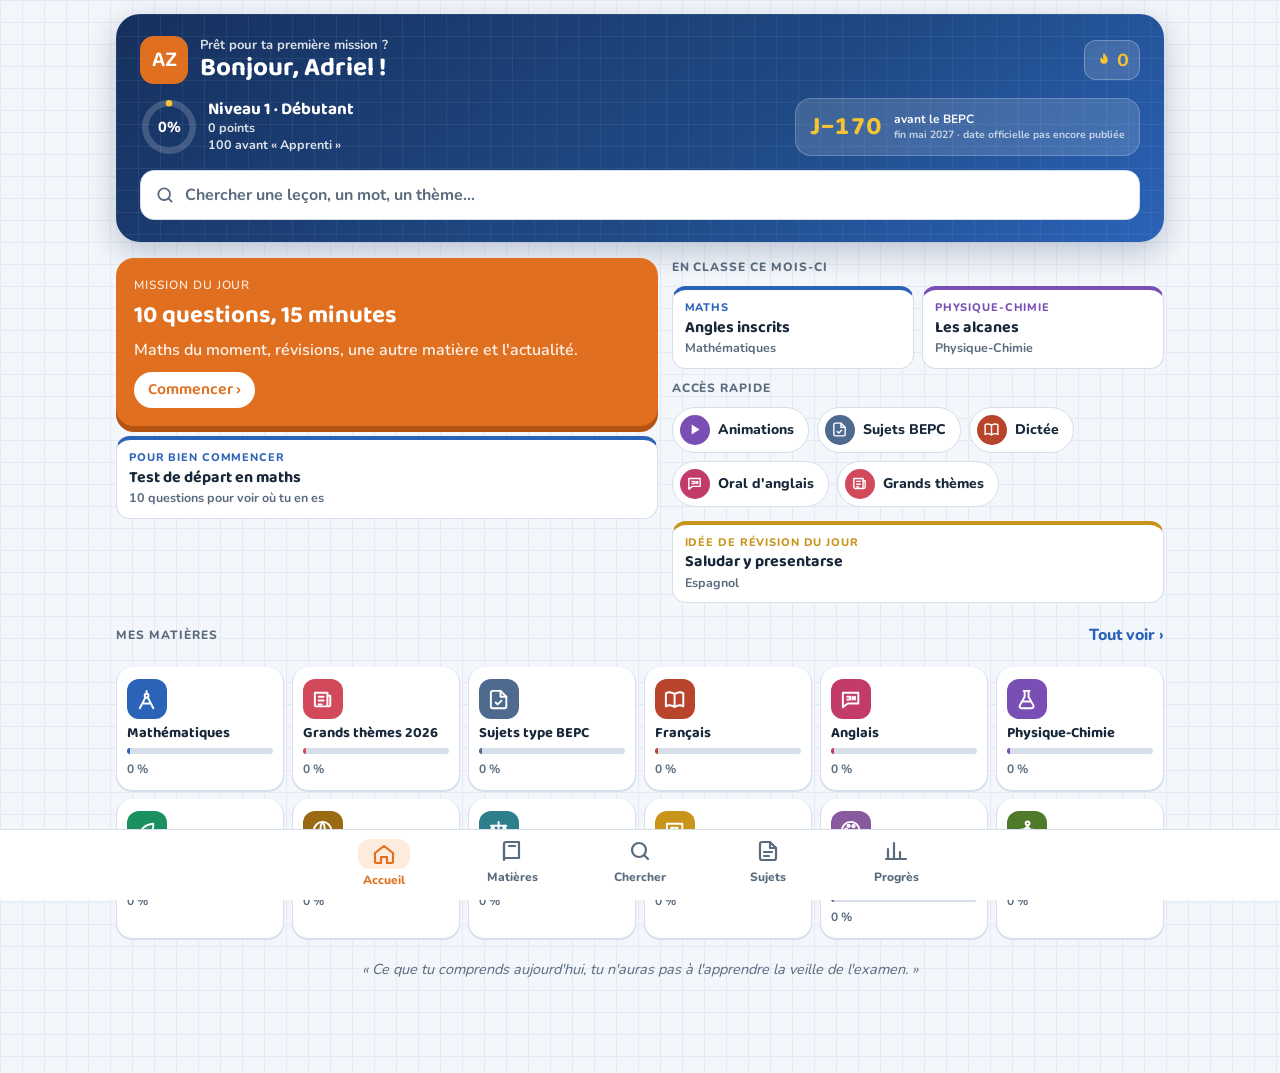
==== index.html @ 605634be "Retouches de l'accueil : salut, couleur des sujets en mode sombre, majuscules, page centrée avec la " ====
<!doctype html>
<html lang="fr">
<head>
<meta charset="utf-8">
<meta name="viewport" content="width=device-width, initial-scale=1, viewport-fit=cover">
<meta name="theme-color" content="#E0701F">
<meta name="description" content="Mission BEPC : réviser toutes les matières de 3e, avec exercices corrigés, sujets type BEPC et oral d'anglais.">
<link rel="manifest" href="manifest.webmanifest">
<link rel="icon" href="icones/icone-192.png">
<link rel="apple-touch-icon" href="icones/icone-180.png">
<meta name="apple-mobile-web-app-capable" content="yes">
<meta name="apple-mobile-web-app-title" content="Mission BEPC">
<style>:root{padding-top:env(safe-area-inset-top,0px);padding-bottom:env(safe-area-inset-bottom,0px)}body{margin:0}img{max-width:100%}[hidden]{display:none!important}</style>
</head>
<body>
<title>Mission BEPC</title>
<style>
@font-face{font-family:"Baloo 2";font-style:normal;font-weight:600 700;font-display:swap;src:url([data-uri]) format("woff2");unicode-range:U+0100-02BA, U+02BD-02C5, U+02C7-02CC, U+02CE-02D7, U+02DD-02FF, U+0304, U+0308, U+0329, U+1D00-1DBF, U+1E00-1E9F, U+1EF2-1EFF, U+2020, U+20A0-20AB, U+20AD-20C0, U+2113, U+2C60-2C7F, U+A720-A7FF}
@font-face{font-family:"Baloo 2";font-style:normal;font-weight:600 700;font-display:swap;src:url([data-uri]) format("woff2");unicode-range:U+0000-00FF, U+0131, U+0152-0153, U+02BB-02BC, U+02C6, U+02DA, U+02DC, U+0304, U+0308, U+0329, U+2000-206F, U+20AC, U+2122, U+2191, U+2193, U+2212, U+2215, U+FEFF, U+FFFD}
@font-face{font-family:"Nunito";font-style:normal;font-weight:400 800;font-display:swap;src:url([data-uri]) format("woff2");unicode-range:U+0100-02BA, U+02BD-02C5, U+02C7-02CC, U+02CE-02D7, U+02DD-02FF, U+0304, U+0308, U+0329, U+1D00-1DBF, U+1E00-1E9F, U+1EF2-1EFF, U+2020, U+20A0-20AB, U+20AD-20C0, U+2113, U+2C60-2C7F, U+A720-A7FF}
@font-face{font-family:"Nunito";font-style:normal;font-weight:400 800;font-display:swap;src:url([data-uri]) format("woff2");unicode-range:U+0000-00FF, U+0131, U+0152-0153, U+02BB-02BC, U+02C6, U+02DA, U+02DC, U+0304, U+0308, U+0329, U+2000-206F, U+20AC, U+2122, U+2191, U+2193, U+2212, U+2215, U+FEFF, U+FFFD}

:root{
  --papier:#F3F6FA; --carte:#FFFFFF; --grille:#E3EAF3; --encre:#18283A; --encre-2:#5A6B7E; --trait:#D5DEE9;
  --orange:#E0701F; --orange-doux:#FDEBDD; --vert:#1A8F5F; --vert-doux:#DDF3E9; --rouge:#CF3F35; --rouge-doux:#FBE3E0;
  --bleu:#2B63B8; --bleu-doux:#E1EBF8; --or:#C9941A;
  --titre:"Baloo 2","Trebuchet MS",system-ui,sans-serif; --texte:"Nunito","Segoe UI",system-ui,sans-serif;
  color-scheme:light;
}
@media (prefers-color-scheme:dark){:root:not([data-theme="light"]){
  color-scheme:dark;--papier:#0F1722;--carte:#172232;--grille:#1B2839;--encre:#E6EDF6;--encre-2:#9AAABD;--trait:#2A3A4F;
  --orange:#F28C3A;--orange-doux:#3A2515;--vert:#3CC48A;--vert-doux:#133326;--rouge:#EF6B60;--rouge-doux:#3A1C1A;--bleu:#6C9BE8;--bleu-doux:#18263B;--or:#E3B347}}
:root[data-theme="dark"]{color-scheme:dark;--papier:#0F1722;--carte:#172232;--grille:#1B2839;--encre:#E6EDF6;--encre-2:#9AAABD;--trait:#2A3A4F;
  --orange:#F28C3A;--orange-doux:#3A2515;--vert:#3CC48A;--vert-doux:#133326;--rouge:#EF6B60;--rouge-doux:#3A1C1A;--bleu:#6C9BE8;--bleu-doux:#18263B;--or:#E3B347}
*{box-sizing:border-box}
html,body{height:100%}
body{margin:0;background:var(--papier);color:var(--encre);font-family:var(--texte);font-size:16px;line-height:1.5;
  background-image:linear-gradient(var(--grille) 1px,transparent 1px),linear-gradient(90deg,var(--grille) 1px,transparent 1px);background-size:22px 22px;
  -webkit-tap-highlight-color:transparent}
button,input,textarea{font:inherit;color:inherit}
:focus-visible{outline:3px solid var(--bleu);outline-offset:2px}
.app{max-width:1080px;margin:0 auto;min-height:100%;display:flex;flex-direction:column;padding-inline:16px;padding-bottom:calc(76px + env(safe-area-inset-bottom,0px))}
h1,h2,h3{font-family:var(--titre);line-height:1.15;margin:0;text-wrap:balance}
h2{font-size:26px}
h3{font-size:19px}
p{margin:0}
.ecran{display:flex;flex-direction:column;gap:14px;padding-block:14px 8px}

/* En-tête */
.tete{display:flex;align-items:center;gap:12px;padding-top:6px}
.avatar{width:48px;height:48px;border-radius:14px;background:var(--orange);color:#fff;font-family:var(--titre);font-size:22px;display:grid;place-items:center;flex:none}
.tete .qui{flex:1;min-width:0}
.tete .qui b{font-family:var(--titre);font-size:22px;display:block;line-height:1.1}
.tete .qui small{color:var(--encre-2);font-weight:700}
.serie{display:flex;align-items:center;gap:4px;font-family:var(--titre);font-size:20px;color:var(--orange);background:var(--carte);border:1px solid var(--trait);border-radius:12px;padding:4px 10px}
.serie svg{width:18px;height:18px}
.barre-xp{height:10px;background:var(--trait);border-radius:99px;overflow:hidden}
.barre-xp i{display:block;height:100%;background:linear-gradient(90deg,var(--orange),var(--or));border-radius:99px}
.xp-info{display:flex;justify-content:space-between;font-size:13px;color:var(--encre-2);font-weight:700;font-variant-numeric:tabular-nums;margin-top:4px}

/* Cartes */
.carte{background:var(--carte);border:1px solid var(--trait);border-radius:16px;padding:16px}
.mission{background:var(--orange);color:#fff;border:0;border-radius:18px;padding:18px;text-align:left;cursor:pointer;display:grid;gap:4px;box-shadow:0 6px 0 #b35412}
.mission:active{transform:translateY(3px);box-shadow:0 3px 0 #b35412}
.mission b{font-family:var(--titre);font-size:24px}
.mission span{opacity:.92;font-weight:600}
.mission.faite{background:var(--vert);box-shadow:0 6px 0 #11653f}
.etiquette{font-size:12px;letter-spacing:.08em;text-transform:uppercase;font-weight:800;color:var(--encre-2)}
.grille-mat{display:grid;grid-template-columns:repeat(2,minmax(0,1fr));gap:10px}
.mat{background:var(--carte);border:1px solid var(--trait);border-radius:16px;padding:14px;text-align:left;cursor:pointer;display:grid;gap:6px;min-height:104px}
.mat b{font-family:var(--titre);font-size:18px;line-height:1.1}
.mat small{color:var(--encre-2);font-weight:700}
.mat .icone{width:34px;height:34px;border-radius:10px;display:grid;place-items:center;font-family:var(--titre);font-size:18px;color:#fff}
.mat.bientot{opacity:.62}
.mat .mini{height:6px;background:var(--trait);border-radius:99px;overflow:hidden}
.mat .mini i{display:block;height:100%;background:var(--vert)}

/* Chapitres */
.chap{display:flex;gap:12px;align-items:center;background:var(--carte);border:1px solid var(--trait);border-radius:14px;padding:12px 14px;cursor:pointer;text-align:left;width:100%}
.chap .num{width:38px;height:38px;border-radius:11px;background:var(--bleu-doux);color:var(--bleu);font-family:var(--titre);font-size:18px;display:grid;place-items:center;flex:none}
.chap.maitrise .num{background:var(--vert);color:#fff}
.chap .txt{flex:1;min-width:0;display:grid;gap:2px}
.chap .txt b{font-family:var(--titre);font-size:17px;line-height:1.15}
.chap .txt small{color:var(--encre-2);font-weight:700;font-size:13px}
.chap .etoiles{color:var(--or);font-size:15px;letter-spacing:1px;white-space:nowrap}
.chap.verrou{cursor:default;opacity:.55}
.pastille{display:inline-block;font-size:11px;font-weight:800;letter-spacing:.05em;text-transform:uppercase;border-radius:6px;padding:1px 7px;background:var(--orange-doux);color:var(--orange)}
.pastille.vert{background:var(--vert-doux);color:var(--vert)}
.liste{display:grid;gap:8px}

/* Chapitre : cours et niveaux */
.retour{align-self:flex-start;background:none;border:0;color:var(--bleu);font-weight:800;cursor:pointer;padding:4px 0}
details.cours{background:var(--carte);border:1px solid var(--trait);border-radius:16px;overflow:hidden}
details.cours summary{cursor:pointer;padding:14px 16px;font-family:var(--titre);font-size:18px;list-style:none;display:flex;justify-content:space-between;align-items:center}
details.cours summary::-webkit-details-marker{display:none}
details.cours summary::after{content:"Lire";font-family:var(--texte);font-size:13px;font-weight:800;color:var(--bleu)}
details.cours[open] summary::after{content:"Fermer"}
.cours-corps{padding:0 16px 16px;display:grid;gap:10px}
.regle{border-left:4px solid var(--bleu);background:var(--bleu-doux);border-radius:0 10px 10px 0;padding:10px 12px}
.regle > b:first-child{display:block;font-family:var(--titre);font-size:16px}
.niveau{display:flex;align-items:center;gap:12px;background:var(--carte);border:1px solid var(--trait);border-radius:14px;padding:12px 14px;cursor:pointer;width:100%;text-align:left}
.niveau .rond{width:40px;height:40px;border-radius:50%;display:grid;place-items:center;font-family:var(--titre);font-size:18px;flex:none;background:var(--trait);color:var(--encre-2)}
.niveau.ouvert .rond{background:var(--orange);color:#fff}
.niveau.reussi .rond{background:var(--vert);color:#fff}
.niveau.ferme{opacity:.5;cursor:default}
.niveau .txt{flex:1;display:grid}
.niveau .txt b{font-family:var(--titre);font-size:17px}
.niveau .txt small{color:var(--encre-2);font-weight:700;font-size:13px}
.bouton{border:0;border-radius:14px;padding:13px 16px;font-family:var(--titre);font-size:18px;cursor:pointer;background:var(--bleu);color:#fff}
.bouton.second{background:var(--carte);color:var(--bleu);border:2px solid var(--bleu)}
.bouton.vert{background:var(--vert)}
.bouton:disabled{opacity:.45;cursor:default}

/* Exercice */
.exo-haut{display:flex;align-items:center;gap:10px}
.exo-haut .quitter{background:none;border:0;font-size:22px;cursor:pointer;color:var(--encre-2);padding:2px 6px}
.progress{flex:1;height:12px;background:var(--trait);border-radius:99px;overflow:hidden}
.progress i{display:block;height:100%;background:var(--vert);transition:width .3s}
.exo-titre{color:var(--encre-2);font-weight:800;font-size:13px}
.question{font-size:18px;line-height:1.55}
.calc{font-size:22px;text-align:center;margin:10px 0 4px;font-weight:700}
.fr{display:inline-flex;flex-direction:column;vertical-align:middle;text-align:center;margin:0 2px;font-size:.92em}
.fr > span:first-child{border-bottom:2px solid currentColor;padding:0 3px}
.fr > span:last-child{padding:0 3px}
.rad{border-top:2px solid currentColor;padding:0 2px}
.figure{width:100%;max-width:320px;margin:0 auto;display:block}
.figure .tri{fill:none;stroke:var(--encre);stroke-width:2}
.figure .para{stroke:var(--orange);stroke-width:2.5}
.figure .pt{font-family:var(--titre);font-size:17px;fill:var(--encre)}
.figure .pt-c{fill:var(--encre)}
.figure .lg{font-size:13px;font-weight:800;fill:var(--bleu)}
.reponse{display:flex;flex-wrap:wrap;align-items:center;justify-content:center;gap:8px;font-size:20px;font-weight:700}
.case{width:88px;height:48px;border:2px solid var(--trait);border-radius:12px;background:var(--carte);text-align:center;font-size:20px;font-weight:800;font-variant-numeric:tabular-nums}
.case.active{border-color:var(--bleu);box-shadow:0 0 0 3px var(--bleu-doux)}
.case.petite{width:64px}
.choix{display:grid;gap:8px}
.choix button{border:2px solid var(--trait);background:var(--carte);border-radius:14px;padding:12px 14px;font-size:18px;font-weight:700;cursor:pointer;text-align:center}
.choix button[aria-pressed="true"]{border-color:var(--bleu);background:var(--bleu-doux)}
.choix button.juste{border-color:var(--vert);background:var(--vert-doux)}
.choix button.faux{border-color:var(--rouge);background:var(--rouge-doux)}
.pave{display:grid;grid-template-columns:repeat(4,minmax(0,1fr));gap:7px}
.pave button{height:50px;border:0;border-radius:12px;background:var(--carte);border:1px solid var(--trait);font-size:21px;font-weight:800;cursor:pointer;touch-action:manipulation}
.pave button.gris{background:var(--grille)}
.pave button:active{transform:scale(.96)}
.retour-exo{border-radius:16px;padding:14px 16px;display:grid;gap:8px}
.retour-exo.bien{background:var(--vert-doux);border:2px solid var(--vert)}
.retour-exo.mal{background:var(--rouge-doux);border:2px solid var(--rouge)}
.retour-exo h3{color:var(--vert)}
.retour-exo.mal h3{color:var(--rouge)}
.retour-exo .expl{font-size:15.5px;line-height:1.55}
.message{color:var(--rouge);font-weight:800;text-align:center;min-height:1.4em;font-size:14px}

/* Fin de session */
.fin{text-align:center;display:grid;gap:12px;justify-items:center}
.fin .score{font-family:var(--titre);font-size:56px;line-height:1}
.fin .etoiles{font-size:40px;color:var(--or);letter-spacing:6px}
.gain{display:flex;gap:10px;flex-wrap:wrap;justify-content:center}
.gain span{background:var(--carte);border:1px solid var(--trait);border-radius:12px;padding:6px 12px;font-weight:800}
.badge-nouveau{background:var(--orange-doux);border:2px dashed var(--orange);border-radius:14px;padding:10px 14px;font-weight:800;color:var(--orange)}
.actions{display:grid;gap:8px;width:100%}

/* Progrès */
.stats{display:grid;grid-template-columns:repeat(3,minmax(0,1fr));gap:8px}
.stat{background:var(--carte);border:1px solid var(--trait);border-radius:14px;padding:10px;text-align:center}
.stat b{font-family:var(--titre);font-size:26px;display:block;line-height:1.1;font-variant-numeric:tabular-nums}
.stat small{color:var(--encre-2);font-weight:700;font-size:12px}
.ligne-comp{display:grid;grid-template-columns:minmax(0,1fr) 90px 44px;gap:10px;align-items:center;font-size:14.5px;font-weight:700}
.ligne-comp .mini{height:8px;background:var(--trait);border-radius:99px;overflow:hidden}
.ligne-comp .mini i{display:block;height:100%}
.ligne-comp span:last-child{text-align:right;font-variant-numeric:tabular-nums;color:var(--encre-2)}
.badges{display:grid;grid-template-columns:repeat(3,minmax(0,1fr));gap:8px}
.badge{background:var(--carte);border:1px solid var(--trait);border-radius:14px;padding:10px 6px;text-align:center;font-size:12.5px;font-weight:800;display:grid;gap:4px;justify-items:center}
.badge .medaille{width:40px;height:40px;border-radius:50%;display:grid;place-items:center;font-family:var(--titre);font-size:18px;background:var(--trait);color:var(--encre-2)}
.badge.gagne .medaille{background:var(--or);color:#fff}
.badge:not(.gagne){opacity:.55}

/* Navigation du bas */
.nav{position:fixed;left:0;right:0;bottom:0;background:var(--carte);border-top:1px solid var(--trait);display:flex;justify-content:center;padding-bottom:env(safe-area-inset-bottom,0px);z-index:5}
.nav div{max-width:640px;width:100%;display:grid;grid-template-columns:repeat(5,1fr)}
.nav button{background:none;border:0;padding:9px 2px 11px;font-weight:800;font-size:12px;color:var(--encre-2);cursor:pointer;display:grid;justify-items:center;gap:2px}
.nav button svg{width:24px;height:24px}
.nav button[aria-current="page"]{color:var(--orange)}
.cache,[hidden]{display:none!important}
.accueil{gap:16px}
.hero{background:linear-gradient(145deg,#16305E 0%,#1F4A86 60%,#2B63B8 100%);color:#fff;border-radius:24px;padding:18px 16px 16px;display:grid;gap:14px;position:relative;overflow:hidden;box-shadow:0 10px 30px rgba(22,48,94,.25)}
.hero::after{content:"";position:absolute;inset:0;background-image:linear-gradient(rgba(255,255,255,.06) 1px,transparent 1px),linear-gradient(90deg,rgba(255,255,255,.06) 1px,transparent 1px);background-size:22px 22px;pointer-events:none}
.hero > *{position:relative;z-index:1}
.hero-haut{display:flex;align-items:center;gap:12px}
.hero-qui{flex:1;min-width:0;display:grid}
.hero-qui small{opacity:.85;font-weight:700;font-size:13px;line-height:1.3}
.hero-qui b{font-family:var(--titre);font-size:26px;line-height:1.1}
.hero .serie{background:rgba(255,255,255,.14);border-color:rgba(255,255,255,.25);color:#F7C331}
.hero-stats{display:grid;gap:10px}
.hero-niveau{display:flex;align-items:center;gap:10px;min-width:0}
.hero-niveau b{display:block;font-family:var(--titre);font-size:17px;line-height:1.15}
.hero-niveau small{display:block;opacity:.85;font-weight:700;font-size:12.5px;line-height:1.35}

.hero-compte{background:rgba(255,255,255,.14);border:1px solid rgba(255,255,255,.22);border-radius:16px;padding:8px 14px;display:flex;align-items:center;gap:12px}
.hero-compte b{font-family:var(--titre);font-size:26px;line-height:1;color:#F7C331;font-variant-numeric:tabular-nums}
.hero-compte small{font-weight:700;font-size:12px;line-height:1.25}
.hero-compte span{opacity:.7;font-size:10.5px}
.hero-recherche{background:rgba(255,255,255,.95);border:0;color:var(--encre-2)}
:root[data-theme="dark"] .hero-recherche{background:rgba(255,255,255,.12);color:#dfe7f2}
@media (prefers-color-scheme:dark){:root:not([data-theme="light"]) .hero-recherche{background:rgba(255,255,255,.12);color:#dfe7f2}}
.mission{position:relative}
.mission-cta{justify-self:start;margin-top:6px;background:#fff;color:var(--orange);border-radius:99px;padding:6px 14px;font-family:var(--titre);font-size:16px;opacity:1!important}
.mission.faite .mission-cta{color:var(--vert)}
.raccourcis{display:flex;gap:8px;overflow-x:auto;padding-bottom:4px;scrollbar-width:none}
.raccourcis::-webkit-scrollbar{display:none}
.raccourci{flex:none;display:flex;align-items:center;gap:8px;border:1px solid var(--trait);background:var(--carte);border-radius:99px;padding:7px 14px 7px 7px;font-weight:800;font-size:14px;cursor:pointer;color:var(--encre)}
.raccourci-ic{width:30px;height:30px;border-radius:50%;background:var(--c);color:#fff;display:grid;place-items:center}
.raccourci-ic svg{width:17px;height:17px}
.icone svg{width:58%;height:58%}
.grille-mat.compacte{grid-template-columns:repeat(3,minmax(0,1fr));gap:8px}
.grille-mat.compacte .mat{min-height:0;padding:12px 10px;gap:6px;border-top:0;border-radius:16px;align-content:start;box-shadow:0 1px 0 var(--trait)}
.grille-mat.compacte .mat .icone{width:40px;height:40px;border-radius:12px}
.grille-mat.compacte .mat b{font-size:14.5px;line-height:1.15}
.grille-mat.compacte .mat small{font-size:12px}
.grille-mat.compacte .mini{height:6px}
.citation{text-align:center;color:var(--encre-2);font-style:italic;font-size:14.5px;padding:4px 12px 8px;margin:0}
.nav button[aria-current="page"] svg{background:var(--orange-doux);border-radius:12px;padding:3px 14px;box-sizing:content-box}
@media (min-width:760px){.raccourcis{flex-wrap:wrap;overflow:visible}.grille-mat.compacte{grid-template-columns:repeat(6,minmax(0,1fr))}.hero{padding:22px 24px}.hero-stats{grid-template-columns:minmax(0,1fr) auto}}
.mots{display:grid;gap:10px;border-left:5px solid var(--vert)}
.mots-tete{display:flex;justify-content:space-between;align-items:center;gap:8px;flex-wrap:wrap}
.mots-tete .etiquette{color:var(--vert)}
.mots dl{margin:0;display:grid;gap:10px}
.mot{display:grid;gap:2px;padding-bottom:10px;border-bottom:1px dashed var(--trait)}
.mot:last-child{border-bottom:0;padding-bottom:0}
.mot dt{font-family:var(--titre);font-size:17px;color:var(--vert)}
.mot dd{margin:0;line-height:1.55}
.mot-ex{display:block;margin-top:3px;color:var(--encre-2);font-size:14.5px}
.mot-ex b{color:var(--encre-2)}
.mots-astuce{font-size:13px;color:var(--encre-2);margin:0}
.def-q{margin-top:8px;background:var(--papier);border-left:4px solid var(--vert);border-radius:0 10px 10px 0;padding:10px 12px;font-style:italic}
.def-apercu{display:block;font-weight:600!important;color:var(--encre-2);margin-top:2px;overflow:hidden;display:-webkit-box;-webkit-line-clamp:2;-webkit-box-orient:vertical}
.az{display:grid;gap:10px}
.az-etape{border:1px solid var(--trait);border-radius:14px;padding:12px;display:grid;gap:8px;background:var(--carte)}
.az-tete{display:flex;align-items:center;gap:10px}
.az-tete b{font-family:var(--titre);font-size:17px}
.az-lettre{width:34px;height:34px;border-radius:10px;background:#B8452B;color:#fff;display:grid;place-items:center;font-family:var(--titre);font-size:18px;flex:none}
.az-corps{display:grid;gap:8px;line-height:1.6}
.az-corps ul{margin:0;padding-left:20px;display:grid;gap:4px}
.tableau-defil{overflow-x:auto}
.table-az th{text-align:left;font-size:12.5px;color:var(--encre-2);padding:6px 4px;border-bottom:2px solid var(--trait)}
.table-az td{font-size:14px;vertical-align:top;width:auto!important;text-align:left!important;font-weight:400!important;color:var(--encre)!important}
.table-az td:first-child{width:22px!important;color:var(--encre-2)!important}
.table-az td:nth-child(2) b{color:#B8452B}
.decoupe{display:grid;gap:8px}
.decoupe-para{border:1px solid var(--trait);border-radius:12px;padding:10px 12px;display:grid;gap:6px}
.decoupe-tete{display:flex;align-items:center;gap:4px}
.decoupe-tete b{color:#B8452B}
.decoupe-para p{margin:0;font-size:14.5px;display:grid;gap:1px}
.decoupe-para p span{font-size:11px;font-weight:800;text-transform:uppercase;letter-spacing:.05em}
.decoupe-para .garder span{color:var(--vert)}
.decoupe-para .enlever{color:var(--rouge)}
.decoupe-para .enlever span{color:var(--rouge)}
.decoupe-para s{text-decoration-color:color-mix(in srgb,var(--rouge) 45%,transparent)}
.table-az td.enleve{color:var(--rouge)!important;text-decoration:line-through;text-decoration-color:color-mix(in srgb,var(--rouge) 50%,transparent)}
.reformule{display:grid;grid-template-columns:auto 1fr;gap:8px;align-items:start}
.reformule .avant{display:block;color:var(--encre-2);font-size:14px}
.reformule .apres{display:block;font-weight:700;color:var(--vert)}
.reformule small{color:var(--encre-2);font-weight:700}
.para-annote{margin:0;line-height:1.75;text-indent:1.2em}
.seg{background:color-mix(in srgb,var(--r) 12%,transparent);border-bottom:2px solid var(--r);border-radius:3px;padding:1px 2px}
.seg sup{font-size:10px;font-weight:800;color:var(--r);text-transform:uppercase;letter-spacing:.04em;margin-right:3px}
.connecteur{color:var(--r,#B8452B);text-decoration:underline;text-underline-offset:2px}
.copie{display:grid;gap:10px;background:var(--papier);border-radius:12px;padding:12px}
.copie.sans-couleurs .seg{background:none;border:0}.copie.sans-couleurs sup{display:none}.copie.sans-couleurs .connecteur{color:inherit;text-decoration:none}
.legende-roles{display:flex;flex-wrap:wrap;gap:6px}
.legende-roles span{border-bottom:3px solid var(--r);background:color-mix(in srgb,var(--r) 12%,transparent);border-radius:6px;padding:2px 8px;font-size:12.5px;font-weight:800;color:var(--r)}
.legende-roles .leg-co{border:0;background:none}
.colonnes-idees{display:grid;gap:10px}
@media (min-width:600px){.colonnes-idees{grid-template-columns:repeat(auto-fit,minmax(170px,1fr))}}
.colonnes-idees > div{background:var(--papier);border-radius:10px;padding:10px}
.confettis{position:fixed;inset:0;width:100%;height:100%;pointer-events:none;z-index:60}
.grande-fete{position:fixed;inset:0;z-index:55;background:rgba(15,23,34,.55);display:grid;place-items:center;padding:20px;animation:fondu .2s ease-out}
.grande-fete.sortie{opacity:0;transition:opacity .2s}
.fete-carte{background:var(--carte);border-radius:24px;padding:26px 22px 20px;max-width:360px;width:100%;text-align:center;display:grid;gap:10px;justify-items:center;border-top:8px solid var(--c);box-shadow:0 20px 50px rgba(0,0,0,.3);animation:pop .45s cubic-bezier(.2,1.4,.4,1)}
.fete-carte h2{font-size:28px;color:var(--c)}
.fete-carte .bouton{width:100%}
.medaille-fete{width:92px;height:92px;border-radius:50%;background:var(--c);color:#fff;display:grid;place-items:center;font-family:var(--titre);font-size:40px;box-shadow:0 0 0 8px color-mix(in srgb,var(--c) 25%,transparent)}
.fete-badges{display:flex;flex-wrap:wrap;gap:6px;justify-content:center}
.fete-badges span{background:var(--papier);border-radius:99px;padding:4px 10px;font-weight:800;font-size:13px;display:flex;gap:6px;align-items:center}
.fete-badges b{color:var(--or)}
@keyframes pop{from{transform:scale(.6);opacity:0}to{transform:none;opacity:1}}
@keyframes fondu{from{opacity:0}to{opacity:1}}
.retour-exo.bien{animation:pop .3s ease-out}
.suite-q{display:inline-block;background:var(--orange);color:#fff;border-radius:99px;padding:1px 10px;font-size:13px;vertical-align:middle;font-family:var(--texte)}
.salut{font-weight:800;color:var(--encre-2);margin-top:-6px}
.badge-nouveau.record{border-color:var(--vert);color:var(--vert);background:var(--vert-doux)}
.badge-nouveau.serie-msg{border-color:var(--orange);color:var(--orange)}
.mots-sujet{color:var(--encre-2);font-weight:700;text-align:right;margin-top:-6px}
.texte-a-resumer{display:grid;gap:8px;line-height:1.65;font-size:15.5px}
.texte-a-resumer p{margin:0}
.num-para{display:inline-grid;place-items:center;width:20px;height:20px;border-radius:6px;background:var(--bleu-doux);color:var(--bleu);font-size:12px;font-weight:800;margin-right:6px}
.objectif{background:var(--bleu-doux);border-radius:10px;padding:10px 12px;font-size:14.5px}
.idees-liste{display:grid;gap:6px}
.idee{display:grid;grid-template-columns:auto 1fr;gap:4px 10px;align-items:start;border:2px solid var(--trait);border-radius:12px;padding:9px 11px;cursor:pointer}
.idee input{width:20px;height:20px;margin-top:2px;accent-color:var(--bleu)}
.idee em{grid-column:2;font-style:normal;font-size:13px;font-weight:800}
.idee.juste{border-color:var(--vert);background:var(--vert-doux)}.idee.juste em{color:var(--vert)}
.idee.faux{border-color:var(--rouge);background:var(--rouge-doux)}.idee.faux em{color:var(--rouge)}
.compteur{border-radius:10px;padding:8px 12px;background:var(--grille);font-size:14.5px}
.compteur.ok{background:var(--vert-doux);color:var(--vert)}
.compteur.court,.compteur.long{background:var(--orange-doux);color:var(--orange)}
.controles-resume{margin:0;padding-left:0;list-style:none;display:grid;gap:6px;font-size:14px}
.controles-resume li{border-radius:10px;padding:8px 12px}
.controles-resume .alerte{background:var(--rouge-doux);color:var(--rouge);font-weight:700}
.controles-resume .bien{background:var(--vert-doux);color:var(--vert);font-weight:700}
@media (prefers-reduced-motion:reduce){.fete-carte,.retour-exo.bien,.grande-fete{animation:none}}
.anim{background:var(--carte);border:2px solid #7A4FB5;border-radius:18px;padding:12px;display:grid;gap:10px}
.anim-tete{display:flex;align-items:center;gap:10px;flex-wrap:wrap}
.anim-tete b{font-family:var(--titre);font-size:18px;line-height:1.15}
.anim-badge{background:#7A4FB5;color:#fff;border-radius:99px;padding:2px 10px;font-size:12px;font-weight:800}
.anim-scene{display:grid;gap:10px}
.anim-svg{width:100%;height:auto;max-height:340px;display:block;background:var(--papier);border-radius:12px}
.anim-curseur{display:grid;gap:2px;font-weight:700;font-size:14px}
.anim-curseur input{width:100%;accent-color:#7A4FB5}
.anim-deux{display:grid;grid-template-columns:repeat(2,minmax(0,1fr));gap:10px}
.anim-info{background:var(--papier);border-radius:10px;padding:8px 10px;font-size:14.5px;line-height:1.6;text-align:center}
.anim-note{color:var(--encre-2);font-size:13px}
.anim-legende{background:#F1EAFB;border-radius:12px;padding:10px 12px;font-size:15.5px;line-height:1.5;min-height:74px}
:root[data-theme="dark"] .anim-legende{background:#2a2140}
@media (prefers-color-scheme:dark){:root:not([data-theme="light"]) .anim-legende{background:#2a2140}}
.anim-legende .etiquette{display:block;color:#7A4FB5;margin-bottom:2px}
.anim-controles{display:flex;align-items:center;gap:8px;flex-wrap:wrap}
.anim-btn{border:2px solid #7A4FB5;background:var(--carte);color:#7A4FB5;border-radius:12px;padding:8px 14px;font-weight:800;font-size:16px;cursor:pointer}
.anim-btn.lire{background:#7A4FB5;color:#fff;flex:1;max-width:180px}
.anim-points{display:flex;gap:6px;flex-wrap:wrap;margin-left:auto}
.anim-points button{width:12px;height:12px;border-radius:50%;border:0;background:var(--trait);cursor:pointer;padding:0}
.anim-points button.actif{background:#7A4FB5;transform:scale(1.25)}
.vec{opacity:0;transition:opacity .5s}
.vec.montre{opacity:1}
.vec line{stroke-dasharray:400;stroke-dashoffset:400;transition:stroke-dashoffset 1s ease-out}
.vec.montre line{stroke-dashoffset:0}
[data-z]{transition:filter .3s,stroke-width .3s}
[data-z].allume{stroke:#F7C331;stroke-width:4;filter:brightness(1.15)}
.organe{fill:#F5C6A5;stroke:#C98A5E;stroke-width:1.5;transition:fill .3s}
.organe.allume{fill:#F7C331;stroke:#E0701F;stroke-width:2.5}
.estompe{opacity:.15;transition:opacity .4s}
[data-p]{transition:opacity .4s}
.frise-defil{overflow-x:auto;border-radius:12px;background:var(--papier)}
.frise{width:990px;max-width:none;height:auto;display:block}
.ev{cursor:pointer}.ev circle{transition:r .3s}
.ev.allume circle{r:14;stroke:#F7C331;stroke-width:4}
@media (prefers-reduced-motion:reduce){.vec line,.vec,.organe,[data-p]{transition:none}}
.boutons-ligne{display:flex;flex-wrap:wrap;gap:8px}
.boutons-ligne > *{flex:1 1 140px;text-align:center}
.lien-bouton{text-decoration:none;display:inline-flex;align-items:center;justify-content:center}
.texte-rep.bilan{font-size:14.5px;line-height:1.45;white-space:pre-wrap}
.texte-rep.code{font-family:ui-monospace,Consolas,monospace;font-size:12px;word-break:break-all}
:root{--zoom:1}
body{zoom:var(--zoom)}
.ecran{width:100%;max-width:720px;margin-inline:auto}
.ecran.large{max-width:none}
@media (prefers-reduced-motion:no-preference){.ecran{animation:entree .22s ease-out}@keyframes entree{from{opacity:.4;transform:translateY(6px)}to{opacity:1;transform:none}}}
.ecran > .retour:first-child{position:sticky;top:env(safe-area-inset-top,0px);z-index:4;margin-inline:-16px;width:calc(100% + 32px);padding:12px 16px;background:color-mix(in srgb,var(--papier) 92%,transparent);backdrop-filter:blur(6px);border-bottom:1px solid var(--trait);text-align:left;font-size:15px}
.recherche-faux{display:flex;align-items:center;gap:10px;width:100%;background:var(--carte);border:1px solid var(--trait);border-radius:14px;padding:12px 14px;color:var(--encre-2);font-weight:700;cursor:pointer;text-align:left}
.recherche-faux svg,.champ-recherche svg{width:20px;height:20px;flex:none}
.champ-recherche{display:flex;align-items:center;gap:10px;background:var(--carte);border:2px solid var(--bleu);border-radius:14px;padding:4px 14px;color:var(--bleu)}
.champ-recherche input{flex:1;min-width:0;border:0;background:none;font-size:17px;padding:10px 0;outline:none;color:var(--encre)}
.idees{display:flex;flex-wrap:wrap;gap:8px}
.idees button{border:1px solid var(--trait);background:var(--carte);border-radius:99px;padding:7px 13px;font-weight:700;cursor:pointer}
.accueil-grille{display:grid;gap:14px}
.accueil-grille .col{display:grid;gap:10px;align-content:start}
.reprendre{display:flex;align-items:center;gap:12px;background:var(--carte);border:1px solid var(--trait);border-left:5px solid var(--c);border-radius:16px;padding:12px 14px;cursor:pointer;text-align:left;width:100%}
.reprendre .icone{width:42px;height:42px;border-radius:12px;display:grid;place-items:center;color:#fff;font-family:var(--titre);font-size:18px;flex:none}
.reprendre .txt{flex:1;min-width:0;display:grid}
.reprendre .txt b{font-family:var(--titre);font-size:18px;line-height:1.15}
.reprendre small{color:var(--encre-2);font-weight:700;font-size:12.5px}
.reprendre .fleche,.carte-mini::after{color:var(--c);font-weight:800;font-size:22px}
.carte-mini{position:relative;display:grid;gap:2px;background:var(--carte);border:1px solid var(--trait);border-top:4px solid var(--c);border-radius:14px;padding:10px 12px;cursor:pointer;text-align:left;width:100%}
.carte-mini .etiquette{color:var(--c);font-size:11px}
.carte-mini b{font-family:var(--titre);font-size:16px;line-height:1.15}
.carte-mini small{color:var(--encre-2);font-weight:700;font-size:12.5px}
.deux-mini{display:grid;grid-template-columns:repeat(2,minmax(0,1fr));gap:8px}
.titre-section{display:flex;justify-content:space-between;align-items:center}
.lien{background:none;border:0;color:var(--bleu);font-weight:800;cursor:pointer;padding:4px 0}
.mat{border-top:4px solid var(--c)}
.mat-haut{display:flex;justify-content:space-between;align-items:center}
.anneau{flex:none}
.grille-matieres{display:grid;gap:10px}
.carte-matiere{display:flex;gap:12px;align-items:center;background:var(--carte);border:1px solid var(--trait);border-left:5px solid var(--c);border-radius:14px;padding:12px 14px;cursor:pointer;text-align:left;width:100%}
.carte-matiere .icone{width:44px;height:44px;border-radius:12px;display:grid;place-items:center;color:#fff;font-size:19px;flex:none;font-family:var(--titre)}
.carte-matiere .txt{flex:1;min-width:0;display:grid;gap:1px}
.carte-matiere .txt b{font-family:var(--titre);font-size:18px;line-height:1.15}
.carte-matiere small{color:var(--encre-2);font-weight:700;font-size:13px}
.bandeau{display:flex;align-items:center;gap:14px;background:var(--c);color:#fff;border-radius:18px;padding:16px}
.bandeau .icone{width:52px;height:52px;border-radius:14px;background:rgba(255,255,255,.2);display:grid;place-items:center;font-family:var(--titre);font-size:24px;flex:none}
.bandeau div{flex:1;min-width:0}
.bandeau h2{color:#fff}
.bandeau p{opacity:.92;font-weight:700;font-size:14px}
.chap{border-left:4px solid var(--c,var(--bleu))}
.chap .mini{height:5px;background:var(--trait);border-radius:99px;overflow:hidden;margin-top:4px}
.chap .mini i{display:block;height:100%}
.etiquette.pleine{grid-column:1 / -1;margin-top:6px}
.titre-chap{display:grid;gap:6px}
.pastille-mat{justify-self:start;background:var(--c);color:#fff;border-radius:99px;padding:2px 10px;font-size:12px;font-weight:800}
.onglets{position:sticky;top:calc(env(safe-area-inset-top,0px) + 47px);z-index:3;display:flex;gap:4px;background:var(--grille);border-radius:14px;padding:4px}
.onglets button{flex:1;border:0;background:none;border-radius:10px;padding:9px 6px;font-weight:800;cursor:pointer;color:var(--encre-2)}
.onglets button[aria-selected="true"]{background:var(--carte);color:var(--encre);box-shadow:0 1px 3px rgba(0,0,0,.12);border-bottom:3px solid var(--c)}
.panneau{display:grid;gap:12px}
.panneau .cours-corps{padding:16px}
.reglage{display:flex;justify-content:space-between;align-items:center;gap:10px;flex-wrap:wrap;font-weight:700}
.segments{display:flex;background:var(--grille);border-radius:12px;padding:3px;gap:3px}
.segments button{border:0;background:none;border-radius:9px;padding:7px 12px;font-weight:800;cursor:pointer;color:var(--encre-2)}
.segments button[aria-pressed="true"]{background:var(--carte);color:var(--encre);box-shadow:0 1px 3px rgba(0,0,0,.12)}
@media (min-width:760px){
  .accueil-grille{grid-template-columns:minmax(0,1.1fr) minmax(0,1fr);align-items:start}
  .grille-mat{grid-template-columns:repeat(4,minmax(0,1fr))}
  .grille-matieres,.liste.grille2{grid-template-columns:repeat(2,minmax(0,1fr))}
  .vignettes{grid-template-columns:repeat(4,minmax(0,1fr))}
}
@media (min-width:1000px){.grille-mat{grid-template-columns:repeat(6,minmax(0,1fr))}.grille-matieres{grid-template-columns:repeat(3,minmax(0,1fr))}}
.actions-q{display:grid;grid-template-columns:auto minmax(0,1fr);gap:8px}
.actions-q #btn-indice{padding-inline:14px}
.actions-q #btn-indice.cache + #verifier, .actions-q #verifier:only-child{grid-column:1 / -1}
.indice{background:#FFF7E0;border:2px solid var(--or);border-radius:14px;padding:12px 14px;font-size:15px;line-height:1.55}
:root[data-theme="dark"] .indice{background:#3a300f}
@media (prefers-color-scheme:dark){:root:not([data-theme="light"]) .indice{background:#3a300f}}
.sec{display:grid;gap:4px;padding-top:10px;border-top:1px dashed var(--trait)}
.sec > span{font-size:12px;letter-spacing:.07em;text-transform:uppercase;font-weight:800;color:var(--encre-2)}
.sec p{margin:0}
.ta-rep{color:var(--rouge);font-weight:700}
.bonne-rep{color:var(--vert);font-weight:800}
.piege-sec p{color:var(--orange);font-weight:700}
.retour-exo details .sec:first-of-type{margin-top:8px}
.exemple{border-color:var(--vert)}
.ex-enonce{font-weight:700;line-height:1.55}
.etapes{margin:0;padding-left:22px;display:grid;gap:8px;line-height:1.55}
.piege{background:var(--orange-doux);border-radius:10px;padding:10px 12px}
.piege b{display:block;color:var(--orange)}
.document{background:var(--carte);border:1px solid var(--trait);border-left:4px solid var(--bleu);border-radius:12px;padding:12px 14px;display:grid;gap:6px;line-height:1.6}
.document .vocab td{font-size:14px}
.auto-eval{display:grid;grid-template-columns:repeat(3,minmax(0,1fr));gap:6px}
.auto-eval button{border:2px solid var(--trait);background:var(--carte);border-radius:10px;padding:8px 4px;font-weight:800;font-size:13.5px;cursor:pointer}
.auto-eval button[aria-pressed="true"]{border-color:var(--bleu);background:var(--bleu-doux)}
.corrige{border-top:2px solid var(--vert);padding-top:10px}
.scene{width:100%;height:auto;display:block;border-radius:14px;border:1px solid var(--trait);background:#fff}
.scene-mini svg{max-width:300px;margin:0 auto}
.vignettes{display:grid;grid-template-columns:repeat(2,minmax(0,1fr));gap:8px}
.vignette{background:var(--carte);border:1px solid var(--trait);border-radius:14px;padding:6px;cursor:pointer;display:grid;gap:6px;text-align:left}
.vignette .scene{border:0;border-radius:10px}
.vignette b{font-family:var(--titre);font-size:15px}
.texte-rep{width:100%;border:2px solid var(--trait);border-radius:12px;background:var(--carte);padding:12px;font-size:18px;line-height:1.5;resize:vertical}
.texte-rep:focus{border-color:var(--bleu);outline:none;box-shadow:0 0 0 3px var(--bleu-doux)}
mark.faute{background:var(--rouge-doux);color:var(--rouge);font-weight:800;border-bottom:2px solid var(--rouge);padding:0 2px;border-radius:3px}
.theme-carte{display:flex;gap:12px;align-items:center;background:var(--carte);border:1px solid var(--trait);border-radius:14px;padding:12px 14px;cursor:pointer;text-align:left;width:100%}
.theme-carte .icone{width:42px;height:42px;border-radius:12px;display:grid;place-items:center;color:#fff;font-size:20px;flex:none}
.theme-carte .txt{flex:1;min-width:0;display:grid;gap:2px}
.theme-carte .txt b{font-family:var(--titre);font-size:17px;line-height:1.15}
.theme-carte .txt small{color:var(--encre-2);font-weight:700;font-size:13px}
.faits{margin:0;padding-left:20px;display:grid;gap:8px}
.bloc{background:var(--carte);border:1px solid var(--trait);border-radius:16px;overflow:hidden}
.bloc summary{cursor:pointer;padding:14px 16px;font-family:var(--titre);font-size:18px;list-style:none;display:flex;justify-content:space-between;align-items:center;gap:8px}
.bloc summary::-webkit-details-marker{display:none}
.bloc summary::after{content:"+";font-size:24px;color:var(--bleu);line-height:1}
.bloc[open] summary::after{content:"−"}
.bloc .corps{padding:0 16px 16px;display:grid;gap:10px}
.bloc h4{margin:0;font-family:var(--titre);font-size:16px;color:var(--bleu)}
.bloc ul{margin:0;padding-left:20px;display:grid;gap:4px}
.vocab{width:100%;border-collapse:collapse;font-size:15px}
.vocab td{padding:7px 4px;border-bottom:1px solid var(--trait);vertical-align:middle}
.vocab td:nth-child(2){font-weight:800;color:var(--bleu)}
.vocab td:last-child{width:44px;text-align:right}
.ecouter{border:0;background:var(--bleu-doux);color:var(--bleu);border-radius:10px;padding:7px 12px;font-weight:800;cursor:pointer;display:inline-flex;align-items:center;gap:6px;font-size:14px}
.ecouter.mini{padding:5px 8px}
.ecouter svg{width:16px;height:16px}
.modele{background:var(--papier);border-radius:12px;padding:12px;font-size:15.5px;line-height:1.6}
.sujet{font-weight:800}
.plan{margin:0;padding-left:20px;display:grid;gap:4px}
.sources{font-size:13px;color:var(--encre-2)}
.sources a{color:var(--bleu)}
.lien-actu{display:flex;align-items:center;gap:12px;background:var(--carte);border:2px solid #D1495B;border-radius:14px;padding:12px 14px;cursor:pointer;text-align:left;width:100%}
.lien-actu b{font-family:var(--titre);font-size:17px}
.lien-actu small{color:var(--encre-2);font-weight:700}
@media (prefers-reduced-motion:reduce){.progress i{transition:none}}
</style>

<div class="app" id="app">
  <main id="vue"></main>
</div>
<nav class="nav" aria-label="Navigation"><div>
  <button type="button" data-aller="accueil" id="nav-accueil"><svg viewBox="0 0 24 24" fill="none" stroke="currentColor" stroke-width="2.2" stroke-linecap="round" stroke-linejoin="round"><path d="M3 11l9-7 9 7v9a1 1 0 0 1-1 1h-5v-6H9v6H4a1 1 0 0 1-1-1z"/></svg>Accueil</button>
  <button type="button" data-aller="matieres" id="nav-matieres"><svg viewBox="0 0 24 24" fill="none" stroke="currentColor" stroke-width="2.2" stroke-linecap="round" stroke-linejoin="round"><path d="M4 5a2 2 0 0 1 2-2h13v16H6a2 2 0 0 0-2 2z"/><path d="M4 19V5"/><path d="M9 7h6"/></svg>Matières</button>
  <button type="button" data-aller="chercher" id="nav-chercher"><svg viewBox="0 0 24 24" fill="none" stroke="currentColor" stroke-width="2.2" stroke-linecap="round" stroke-linejoin="round"><circle cx="11" cy="11" r="7"/><path d="m20 20-4-4"/></svg>Chercher</button>
  <button type="button" data-aller="sujets" id="nav-sujets"><svg viewBox="0 0 24 24" fill="none" stroke="currentColor" stroke-width="2.2" stroke-linecap="round" stroke-linejoin="round"><path d="M14 3H6a2 2 0 0 0-2 2v14a2 2 0 0 0 2 2h12a2 2 0 0 0 2-2V9z"/><path d="M14 3v6h6"/><path d="M8 13h8M8 17h5"/></svg>Sujets</button>
  <button type="button" data-aller="progres" id="nav-progres"><svg viewBox="0 0 24 24" fill="none" stroke="currentColor" stroke-width="2.2" stroke-linecap="round" stroke-linejoin="round"><path d="M4 20V10"/><path d="M10 20V4"/><path d="M16 20v-7"/><path d="M22 20H2"/></svg>Progrès</button>
</div></nav>

<script>
(function () {
  "use strict";
  const PRENOM = "Adriel", NOM_COMPLET = "Adriel";

  const N = (id, nom, n, seuil, gens, info) => ({ id, nom, n, seuil, gens, info });
  // =========================================================
  // Outils mathématiques
  // =========================================================
  const hasard = (a, b) => a + Math.floor(Math.random() * (b - a + 1));
  const parmi = l => l[Math.floor(Math.random() * l.length)];
  const nonNul = (a, b) => { let x = 0; while (x === 0) x = hasard(a, b); return x; };
  const pgcd = (a, b) => { a = Math.abs(a); b = Math.abs(b); while (b) [a, b] = [b, a % b]; return a || 1; };
  const melanger = l => { const c = [...l]; for (let i = c.length - 1; i > 0; i--) { const j = Math.floor(Math.random() * (i + 1)); [c[i], c[j]] = [c[j], c[i]]; } return c; };
  const moins = n => (n < 0 ? "−" + Math.abs(n) : String(n));                 // vrai signe moins
  const par = n => (n < 0 ? "(" + moins(n) + ")" : String(n));               // parenthèses si négatif
  const signe = n => (n < 0 ? " − " + Math.abs(n) : " + " + n);               // « + 3 » ou « − 3 »
  function reduireFrac(n, d) { if (d < 0) { n = -n; d = -d; } const g = pgcd(n, d); return [n / g, d / g]; }
  function fracTexte(n, d) { [n, d] = reduireFrac(n, d); return d === 1 ? moins(n) : moins(n) + "/" + d; }
  function fracHtml(n, d) {
    [n, d] = reduireFrac(n, d);
    if (d === 1) return moins(n);
    return (n < 0 ? "−" : "") + `<span class="fr"><span>${Math.abs(n)}</span><span>${d}</span></span>`;
  }
  const fr = (a, b) => `<span class="fr"><span>${a}</span><span>${b}</span></span>`;
  const rac = x => `√<span class="rad">${x}</span>`;
  // ax² + bx + c écrit proprement
  function poly(a, b, c, v = "x") {
    const t = [];
    if (a) t.push((a === 1 ? "" : a === -1 ? "−" : moins(a)) + v + "²");
    if (b) t.push((t.length ? (b < 0 ? " − " : " + ") : (b < 0 ? "−" : "")) + (Math.abs(b) === 1 ? "" : Math.abs(b)) + v);
    if (c || !t.length) t.push((t.length ? (c < 0 ? " − " : " + ") : (c < 0 ? "−" : "")) + Math.abs(c));
    return t.join("");
  }
  const lin = (a, b, v = "x") => poly(0, a, b, v);                           // ax + b
  function lireNombre(s) {
    if (s == null) return NaN;
    s = String(s).replace(/\s/g, "").replace(/−/g, "-").replace(/,/g, ".");
    if (!s) return NaN;
    if (/^-?\d+(\.\d+)?\/-?\d+(\.\d+)?$/.test(s)) { const [a, b] = s.split("/").map(Number); return b ? a / b : NaN; }
    return /^-?\d+(\.\d+)?$/.test(s) ? Number(s) : NaN;
  }
  const egal = (a, b) => Math.abs(a - b) < 1e-9 * Math.max(1, Math.abs(b));
  const carreLibre = m => { for (let k = 2; k * k <= m; k++) if (m % (k * k) === 0) return false; return true; };

  // Une question : { comp (compétence), enonce, type, reponse, explication, figure?, choix?, modele? }
  // types : "nombre" | "deux" (deux solutions) | "qcm" | "coeffs" (plusieurs cases dans un modèle)

  // =========================================================
  // Bases de 4e
  // =========================================================
  const B = {
    fractions() {
      const b = parmi([2, 3, 4, 5, 6]), d = parmi([3, 4, 6, 8, 9, 10].filter(x => x !== b));
      const a = nonNul(1, b + 3), c = nonNul(1, d + 3), op = parmi(["+", "−"]);
      const n = op === "+" ? a * d + c * b : a * d - c * b, den = b * d;
      return { comp: "b-fractions", enonce: `Calcule et donne le résultat sous forme de fraction simplifiée :<div class="calc">${fr(a, b)} ${op} ${fr(c, d)}</div>`,
        type: "nombre", reponse: n / den, affiche: fracTexte(n, den),
        explication: `On met au même dénominateur ${den} : ${fr(a * d, den)} ${op} ${fr(c * b, den)} = ${fr(n, den)}, puis on simplifie : <b>${fracHtml(n, den)}</b>.` };
    },
    relatifs() {
      const a = nonNul(-9, 9), b = nonNul(-9, 9), c = nonNul(-12, 12);
      const r = a * b - c;
      return { comp: "b-relatifs", enonce: `Calcule :<div class="calc">${moins(a)} × ${par(b)} − ${par(c)}</div>`, type: "nombre", reponse: r, affiche: moins(r),
        explication: `On commence par la multiplication : ${moins(a)} × ${par(b)} = ${moins(a * b)}. Puis ${moins(a * b)} − ${par(c)} = ${moins(a * b)} ${c < 0 ? "+ " + Math.abs(c) : "− " + c} = <b>${moins(r)}</b>.` };
    },
    priorites() {
      const a = hasard(2, 20), b = hasard(2, 9), c = hasard(2, 9), d = hasard(1, 15);
      const r = a + b * c - d;
      return { comp: "b-priorites", enonce: `Calcule en respectant les priorités :<div class="calc">${a} + ${b} × ${c} − ${d}</div>`, type: "nombre", reponse: r, affiche: moins(r),
        explication: `La multiplication passe avant : ${b} × ${c} = ${b * c}. Puis ${a} + ${b * c} − ${d} = <b>${moins(r)}</b>.` };
    },
    equation() {
      const a = nonNul(-6, 7), x = nonNul(-8, 8), b = hasard(-12, 12), c = a * x + b;
      return { comp: "b-equation", enonce: `Résous l'équation :<div class="calc">${lin(a, b)} = ${moins(c)}</div>x = ?`, type: "nombre", reponse: x, affiche: moins(x),
        explication: `${lin(a, 0)} = ${moins(c)} ${b < 0 ? "+ " + Math.abs(b) : "− " + b} = ${moins(c - b)}, donc x = ${fr(moins(c - b), par(a))} = <b>${moins(x)}</b>.` };
    },
    developper() {
      const k = nonNul(-6, 7), a = nonNul(-9, 9);
      return { comp: "b-developper", enonce: `Développe et réduis :<div class="calc">${moins(k)}(x${signe(a)})</div>`, type: "coeffs",
        modele: ["", "x +", ""], reponse: [k, k * a], affiche: lin(k, k * a),
        explication: `On distribue ${moins(k)} : ${moins(k)} × x + ${moins(k)} × ${par(a)} = <b>${lin(k, k * a)}</b>.` };
    },
    puissances10() {
      const a = hasard(-6, 8), b = hasard(-6, 8);
      return { comp: "b-puissances", enonce: `Complète :<div class="calc">10<sup>${moins(a)}</sup> × 10<sup>${moins(b)}</sup> = 10<sup>?</sup></div>`, type: "nombre", reponse: a + b, affiche: moins(a + b),
        explication: `On additionne les exposants : ${moins(a)} + ${par(b)} = <b>${moins(a + b)}</b>.` };
    }
  };

  // =========================================================
  // Leçon 1 : Calcul littéral
  // =========================================================
  const L = {
    puissances() {
      const a = parmi([2, 3, 5, 7]), m = nonNul(-5, 6), n = nonNul(-5, 6);
      const cas = hasard(0, 2);
      if (cas === 0) return { comp: "l-puissances", enonce: `Complète :<div class="calc">${a}<sup>${moins(m)}</sup> × ${a}<sup>${moins(n)}</sup> = ${a}<sup>?</sup></div>`, type: "nombre", reponse: m + n, affiche: moins(m + n),
        explication: `a<sup>m</sup> × a<sup>n</sup> = a<sup>m+n</sup> : ${moins(m)} + ${par(n)} = <b>${moins(m + n)}</b>.` };
      if (cas === 1) return { comp: "l-puissances", enonce: `Complète :<div class="calc">${fr(a + "<sup>" + moins(m) + "</sup>", a + "<sup>" + moins(n) + "</sup>")} = ${a}<sup>?</sup></div>`, type: "nombre", reponse: m - n, affiche: moins(m - n),
        explication: `${fr("a<sup>m</sup>", "a<sup>n</sup>")} = a<sup>m−n</sup> : ${moins(m)} − ${par(n)} = <b>${moins(m - n)}</b>.` };
      const p = hasard(2, 4);
      return { comp: "l-puissances", enonce: `Complète :<div class="calc">(${a}<sup>${moins(m)}</sup>)<sup>${p}</sup> = ${a}<sup>?</sup></div>`, type: "nombre", reponse: m * p, affiche: moins(m * p),
        explication: `(a<sup>m</sup>)<sup>n</sup> = a<sup>m×n</sup> : ${moins(m)} × ${p} = <b>${moins(m * p)}</b>.` };
    },
    puissanceNegative() {
      const a = parmi([2, 3, 4, 5, 10]), n = hasard(1, 3), v = Math.pow(a, n);
      return { comp: "l-puissances", enonce: `Écris sous forme de fraction :<div class="calc">${a}<sup>−${n}</sup></div>`, type: "nombre", reponse: 1 / v, affiche: "1/" + v,
        explication: `a<sup>−n</sup> = ${fr(1, "a<sup>n</sup>")}, donc ${a}<sup>−${n}</sup> = ${fr(1, a + "<sup>" + n + "</sup>")} = <b>${fr(1, v)}</b>.` };
    },
    valeur() {
      const a = nonNul(-4, 4), b = hasard(-6, 6), c = hasard(-9, 9), x = nonNul(-4, 4);
      const r = a * x * x + b * x + c;
      return { comp: "l-valeur", enonce: `Calcule la valeur de <b>${poly(a, b, c)}</b> pour <b>x = ${moins(x)}</b>.`, type: "nombre", reponse: r, affiche: moins(r),
        explication: `On remplace x par ${par(x)} : ${moins(a)} × ${par(x)}² ${b ? (b < 0 ? "− " + Math.abs(b) : "+ " + b) + " × " + par(x) : ""} ${c ? signe(c) : ""} = ${moins(a)} × ${x * x}${b ? signe(b * x) : ""}${c ? signe(c) : ""} = <b>${moins(r)}</b>.<br>Attention : ${par(x)}² = ${x * x}, un carré est toujours positif.` };
    },
    identites() {
      const a = hasard(1, 9), k = hasard(1, 4), cas = hasard(0, 3);
      if (cas === 0) return { comp: "l-developper", enonce: `Développe et réduis :<div class="calc">(${k === 1 ? "" : k}x + ${a})²</div>`, type: "coeffs", modele: ["", "x² +", "x +", ""],
        reponse: [k * k, 2 * k * a, a * a], affiche: poly(k * k, 2 * k * a, a * a),
        explication: `(a + b)² = a² + 2ab + b² avec a = ${k === 1 ? "x" : k + "x"} et b = ${a} : ${k === 1 ? "x²" : "(" + k + "x)²"} + 2 × ${k === 1 ? "x" : k + "x"} × ${a} + ${a}² = <b>${poly(k * k, 2 * k * a, a * a)}</b>.` };
      if (cas === 1) return { comp: "l-developper", enonce: `Développe et réduis :<div class="calc">(${k === 1 ? "" : k}x − ${a})²</div>`, type: "coeffs", modele: ["", "x² +", "x +", ""],
        reponse: [k * k, -2 * k * a, a * a], affiche: poly(k * k, -2 * k * a, a * a),
        explication: `(a − b)² = a² − 2ab + b² : ${k === 1 ? "x²" : "(" + k + "x)²"} − 2 × ${k === 1 ? "x" : k + "x"} × ${a} + ${a}² = <b>${poly(k * k, -2 * k * a, a * a)}</b>.` };
      if (cas === 2) return { comp: "l-developper", enonce: `Développe et réduis :<div class="calc">(${k === 1 ? "" : k}x + ${a})(${k === 1 ? "" : k}x − ${a})</div>`, type: "coeffs", modele: ["", "x² +", "x +", ""],
        reponse: [k * k, 0, -a * a], affiche: poly(k * k, 0, -a * a),
        explication: `(a + b)(a − b) = a² − b² : ${k === 1 ? "x²" : "(" + k + "x)²"} − ${a}² = <b>${poly(k * k, 0, -a * a)}</b>. Le terme en x vaut 0.` };
      const b = nonNul(-7, 7), c = nonNul(-7, 7);
      return { comp: "l-developper", enonce: `Développe et réduis :<div class="calc">(x${signe(b)})(x${signe(c)})</div>`, type: "coeffs", modele: ["", "x² +", "x +", ""],
        reponse: [1, b + c, b * c], affiche: poly(1, b + c, b * c),
        explication: `On distribue chaque terme : x × x + x × ${par(c)} + ${moins(b)} × x + ${moins(b)} × ${par(c)} = x² ${signe(c)}x ${signe(b)}x ${signe(b * c)} = <b>${poly(1, b + c, b * c)}</b>.` };
    },
    factoriserIdentite() {
      const a = hasard(2, 9), k = hasard(1, 3), cas = hasard(0, 2);
      const X = k === 1 ? "x" : k + "x";
      let expr, bon, faux;
      if (cas === 0) { expr = poly(k * k, 2 * k * a, a * a); bon = `(${X} + ${a})²`; faux = [`(${X} − ${a})²`, `(${X} + ${a})(${X} − ${a})`, `(${X} + ${2 * a})²`]; }
      else if (cas === 1) { expr = poly(k * k, -2 * k * a, a * a); bon = `(${X} − ${a})²`; faux = [`(${X} + ${a})²`, `(${X} + ${a})(${X} − ${a})`, `(${X} − ${a * a})²`]; }
      else { expr = poly(k * k, 0, -a * a); bon = `(${X} − ${a})(${X} + ${a})`; faux = [`(${X} − ${a})²`, `(${X} + ${a})²`, `(${X} − ${a * a})(${X} + ${a * a})`]; }
      return { comp: "l-factoriser", enonce: `Quelle est la factorisation de <b>${expr}</b> ?`, type: "qcm", choix: melanger([bon, ...faux]), reponse: bon,
        explication: cas === 2 ? `On reconnaît a² − b² = (a − b)(a + b) avec a = ${X} et b = ${a}.` : `On reconnaît ${cas === 0 ? "a² + 2ab + b² = (a + b)²" : "a² − 2ab + b² = (a − b)²"} avec a = ${X} et b = ${a} : 2 × ${X} × ${a} = ${2 * k * a}x.` };
    },
    factoriserCommun() {
      const a = nonNul(-6, 6), b = nonNul(1, 4), c = nonNul(-6, 6), d = nonNul(1, 4), e = nonNul(-6, 6);
      const F = `(x${signe(a)})`;
      const bon = `${F}(${lin(b + d, c + e)})`;
      const faux = [`${F}(${lin(b - d, c - e)})`, `${F}(${lin(b * d, c * e)})`, `(x${signe(-a)})(${lin(b + d, c + e)})`];
      return { comp: "l-factoriser", enonce: `Factorise :<div class="calc">${F}(${lin(b, c)}) + ${F}(${lin(d, e)})</div>`, type: "qcm", choix: melanger([...new Set([bon, ...faux])].slice(0, 4)), reponse: bon,
        explication: `Le facteur commun est ${F}. On l'écrit devant et on additionne ce qui reste : ${F}[(${lin(b, c)}) + (${lin(d, e)})] = <b>${bon}</b>.` };
    },
    produitNul() {
      const a = nonNul(1, 5), b = nonNul(-9, 9), c = nonNul(1, 5), d = nonNul(-9, 9);
      if (-b / a === -d / c) return L.produitNul();
      return { comp: "l-produitnul", enonce: `Résous l'équation :<div class="calc">(${lin(a, b)})(${lin(c, d)}) = 0</div>Donne les deux solutions.`, type: "deux",
        reponse: [-b / a, -d / c], affiche: fracTexte(-b, a) + " et " + fracTexte(-d, c),
        explication: `Un produit est nul si l'un de ses facteurs est nul :<br>${lin(a, b)} = 0 donne x = ${fracHtml(-b, a)} ; ${lin(c, d)} = 0 donne x = ${fracHtml(-d, c)}.` };
    },
    memeCarre() {
      const a = hasard(2, 12);
      return { comp: "l-produitnul", enonce: `Résous l'équation :<div class="calc">x² = ${a * a}</div>Donne les deux solutions.`, type: "deux", reponse: [a, -a], affiche: `${a} et −${a}`,
        explication: `Deux nombres ont le même carré ${a * a} : ${a} et −${a}, car ${a}² = (−${a})² = ${a * a}.` };
    },
    fractionRationnelle() {
      const a = nonNul(-8, 8), b = nonNul(1, 5), c = nonNul(-10, 10);
      return { comp: "l-fraction", enonce: `La fraction rationnelle <b>${fr("x" + signe(a), lin(b, c))}</b> existe pour toutes les valeurs de x sauf une. Laquelle ?`, type: "nombre",
        reponse: -c / b, affiche: fracTexte(-c, b),
        explication: `Une fraction existe si son dénominateur n'est pas nul. ${lin(b, c)} = 0 donne x = ${fracHtml(-c, b)}. Elle existe donc pour <b>x ≠ ${fracHtml(-c, b)}</b>.` };
    },
    defiTerrain() {
      const a = hasard(2, 8), b = hasard(1, 6);
      const lieu = parmi(["à Daloa", "à Bouaké", "à Yamoussoukro", "à Korhogo", "à Abidjan"]);
      return { comp: "l-developper", defi: true,
        enonce: `<b>Situation.</b> Le collège ${lieu} agrandit son jardin, carré de côté x mètres : on ajoute ${a} m à la longueur et on retire ${b} m à la largeur.<br>Écris l'aire du nouveau jardin (x + ${a})(x − ${b}) sous forme développée.`,
        type: "coeffs", modele: ["", "x² +", "x +", ""], reponse: [1, a - b, -a * b], affiche: poly(1, a - b, -a * b),
        explication: `(x + ${a})(x − ${b}) = x² − ${b}x + ${a}x − ${a * b} = <b>${poly(1, a - b, -a * b)}</b> (en m²).` };
    }
  };

  // =========================================================
  // Leçon 2 : Propriétés de Thalès dans un triangle
  // =========================================================
  function figureThales(val) {
    // A en haut, B et C en bas, M sur [AB], N sur [AC], (MN) // (BC)
    const A = [150, 20], B = [30, 190], C = [280, 190], t = val.t;
    const M = [A[0] + (B[0] - A[0]) * t, A[1] + (B[1] - A[1]) * t], N = [A[0] + (C[0] - A[0]) * t, A[1] + (C[1] - A[1]) * t];
    const milieu = (P, Q, dx = 0, dy = 0) => [(P[0] + Q[0]) / 2 + dx, (P[1] + Q[1]) / 2 + dy];
    const etiquette = (txt, [x, y], nom, ancre) => txt ? `<text x="${x}" y="${y}" class="lg" text-anchor="${ancre}">${nom} = ${txt}</text>` : "";
    const sur = (P, Q, f, dx, dy) => [P[0] + (Q[0] - P[0]) * f + dx, P[1] + (Q[1] - P[1]) * f + dy];
    return `<svg viewBox="-50 0 410 225" class="figure" role="img" aria-label="Triangle ABC avec M sur AB et N sur AC, MN parallèle à BC">
      <polygon points="${A} ${B} ${C}" class="tri"/>
      <line x1="${M[0]}" y1="${M[1]}" x2="${N[0]}" y2="${N[1]}" class="para"/>
      ${[["A", A, -4, -6], ["B", B, -16, 14], ["C", C, 6, 14], ["M", M, -18, 4], ["N", N, 8, 4]].map(([n, P, dx, dy]) => `<text x="${P[0] + dx}" y="${P[1] + dy}" class="pt">${n}</text><circle cx="${P[0]}" cy="${P[1]}" r="2.6" class="pt-c"/>`).join("")}
      ${etiquette(val.AM, sur(A, B, t / 2, -10, 5), "AM", "end")}${etiquette(val.AB, sur(A, B, (1 + t) / 2 + 0.05, -12, 5), "AB", "end")}${etiquette(val.AN, sur(A, C, t / 2, 10, 5), "AN", "start")}${etiquette(val.AC, sur(A, C, (1 + t) / 2 + 0.05, 12, 5), "AC", "start")}
      ${etiquette(val.MN, milieu(M, N, 0, 18), "MN", "middle")}${etiquette(val.BC, milieu(B, C, 0, 24), "BC", "middle")}
    </svg>`;
  }
  const T = {
    longueur() {
      const p = hasard(1, 4), q = p + hasard(1, 4), g = pgcd(p, q), pp = p / g, qq = q / g;
      const u = hasard(1, 3), s = hasard(1, 4);
      const AM = pp * u, AB = qq * u, AN = pp * s, AC = qq * s;
      const cherche = parmi(["AN", "AC"]);
      const val = { t: AM / AB, AM: AM + " cm", AB: AB + " cm", AN: cherche === "AN" ? "?" : AN + " cm", AC: cherche === "AC" ? "?" : AC + " cm" };
      const rep = cherche === "AN" ? AN : AC;
      return { comp: "t-longueur", figure: figureThales(val),
        enonce: `Les droites (MN) et (BC) sont parallèles. AM = ${AM} cm, AB = ${AB} cm, ${cherche === "AN" ? "AC = " + AC : "AN = " + AN} cm.<br>Calcule <b>${cherche}</b> (en cm).`,
        type: "nombre", reponse: rep, affiche: String(rep),
        explication: `Propriété de Thalès : ${fr("AM", "AB")} = ${fr("AN", "AC")} = ${fr("MN", "BC")}.<br>${cherche === "AN" ? `AN = AC × ${fr("AM", "AB")} = ${AC} × ${fr(AM, AB)} = <b>${AN} cm</b>.` : `AC = AN × ${fr("AB", "AM")} = ${AN} × ${fr(AB, AM)} = <b>${AC} cm</b>.`}` };
    },
    consequence() {
      const p = hasard(1, 3), q = p + hasard(1, 3), g = pgcd(p, q), pp = p / g, qq = q / g;
      const u = hasard(1, 3), w = hasard(1, 4);
      const AM = pp * u, AB = qq * u, MN = pp * w, BC = qq * w;
      const cherche = parmi(["MN", "BC"]);
      const val = { t: AM / AB, AM: AM + " cm", AB: AB + " cm", MN: cherche === "MN" ? "?" : MN + " cm", BC: cherche === "BC" ? "?" : BC + " cm" };
      const rep = cherche === "MN" ? MN : BC;
      return { comp: "t-longueur", figure: figureThales(val),
        enonce: `(MN) // (BC). AM = ${AM} cm, AB = ${AB} cm, ${cherche === "MN" ? "BC = " + BC : "MN = " + MN} cm.<br>Calcule <b>${cherche}</b> (en cm).`,
        type: "nombre", reponse: rep, affiche: String(rep),
        explication: `Conséquence de la propriété de Thalès : ${fr("MN", "BC")} = ${fr("AM", "AB")}.<br>${cherche === "MN" ? `MN = BC × ${fr("AM", "AB")} = ${BC} × ${fr(AM, AB)} = <b>${MN} cm</b>.` : `BC = MN × ${fr("AB", "AM")} = ${MN} × ${fr(AB, AM)} = <b>${BC} cm</b>.`}` };
    },
    quotients() {
      const bon = `${fr("AN", "AC")}`;
      const faux = [fr("AN", "NC"), fr("MB", "AB"), fr("MN", "AC")];
      return { comp: "t-reconnaitre", figure: figureThales({ t: 0.45 }),
        enonce: `(MN) // (BC). Quel quotient est égal à ${fr("AM", "AB")} ?`, type: "qcm", choix: melanger([bon, ...faux]), reponse: bon,
        explication: `Dans la configuration de Thalès, on compare les longueurs <b>depuis le sommet A</b> : ${fr("AM", "AB")} = ${fr("AN", "AC")} = ${fr("MN", "BC")}.` };
    },
    reciproque() {
      const parallele = Math.random() < 0.5;
      const p = hasard(1, 3), q = p + hasard(1, 3);
      const u = hasard(1, 3), s = hasard(1, 3);
      const AM = p * u, AB = q * u, AC = q * s;
      let AN = p * s;
      const ecarts = [1, -1].filter(d => AN + d > 0 && AN + d < AC);
      if (!parallele && ecarts.length) AN = AN + parmi(ecarts);
      const ok = AM * AC === AN * AB;
      return { comp: "t-reciproque", figure: figureThales({ t: AM / AB, AM: AM + " cm", AB: AB + " cm", AN: AN + " cm", AC: AC + " cm" }),
        enonce: `M est sur [AB] et N sur [AC], dans le même ordre. AM = ${AM} cm, AB = ${AB} cm, AN = ${AN} cm, AC = ${AC} cm.<br>Les droites (MN) et (BC) sont-elles parallèles ?`,
        type: "qcm", choix: ["Oui, elles sont parallèles", "Non, elles ne sont pas parallèles"], reponse: ok ? "Oui, elles sont parallèles" : "Non, elles ne sont pas parallèles",
        explication: `On compare ${fr("AM", "AB")} = ${fr(AM, AB)} et ${fr("AN", "AC")} = ${fr(AN, AC)} : produits en croix ${AM} × ${AC} = ${AM * AC} et ${AN} × ${AB} = ${AN * AB}. ${ok ? "Ils sont égaux : d'après la <b>réciproque</b> de la propriété de Thalès, (MN) // (BC)." : "Ils sont différents : les quotients ne sont pas égaux, donc (MN) et (BC) <b>ne sont pas</b> parallèles."}` };
    },
    defiToit() {
      const H = parmi([3, 4, 6]), L2 = parmi([5, 6, 8]), d = parmi([1, 2, 3].filter(x => x < L2));
      const h = H * (L2 - d) / L2;
      return { comp: "t-longueur", defi: true,
        enonce: `<b>Situation.</b> Le toit du préau du collège forme un triangle rectangle : une barre verticale de ${H} m est placée au milieu, et le toit descend jusqu'au sol ${L2} m plus loin. Le charpentier doit poser une barre verticale parallèle, à ${d} m de la première.<br>Quelle est sa longueur (en m) ?`,
        type: "nombre", reponse: h, affiche: fracTexte(H * (L2 - d), L2).replace("/", " / ") + (Number.isInteger(h) ? "" : " ≈ " + h.toFixed(2).replace(".", ",")),
        explication: `Les deux barres sont parallèles (toutes deux verticales). Depuis le bas du toit, les distances sont ${L2} m et ${L2 - d} m. Thalès : ${fr("h", H)} = ${fr(L2 - d, L2)}, donc h = ${H} × ${fr(L2 - d, L2)} = <b>${fracHtml(H * (L2 - d), L2)} m</b>${Number.isInteger(h) ? "" : " ≈ " + h.toFixed(2).replace(".", ",") + " m"}.` };
    }
  };

  // =========================================================
  // Leçon 3 : Racines carrées
  // =========================================================
  const R = {
    carre() {
      const a = hasard(2, 15), neg = Math.random() < 0.5;
      return { comp: "r-definition", enonce: `Calcule :<div class="calc">${rac(neg ? "(−" + a + ")²" : a * a)}</div>`, type: "nombre", reponse: a, affiche: String(a),
        explication: neg ? `${rac("a²")} = |a| : ${rac("(−" + a + ")²")} = |−${a}| = <b>${a}</b>. Une racine carrée n'est jamais négative.` : `${a}² = ${a * a}, donc ${rac(a * a)} = <b>${a}</b>.` };
    },
    simplifier() {
      const m = parmi([2, 3, 5, 6, 7, 10]), k = hasard(2, 7), n = k * k * m;
      return { comp: "r-simplifier", enonce: `Écris sous la forme a${rac("b")} avec b le plus petit possible :<div class="calc">${rac(n)}</div>`, type: "coeffs", modele: ["", "√", ""],
        reponse: [k, m], racine: true, affiche: `${k}√${m}`,
        explication: `${n} = ${k * k} × ${m} et ${k * k} = ${k}², donc ${rac(n)} = ${rac(k * k)} × ${rac(m)} = <b>${k}${rac(m)}</b>.` };
    },
    somme() {
      const m = parmi([2, 3, 5]), k1 = hasard(1, 4), k2 = hasard(2, 4), a = hasard(1, 5), b = nonNul(-4, 4);
      const n2 = k2 * k2 * m, r = a + b * k2;
      return { comp: "r-operations", enonce: `Calcule et écris sous la forme a${rac(m)} :<div class="calc">${a === 1 ? "" : a}${rac(m)} ${b < 0 ? "−" : "+"} ${Math.abs(b) === 1 ? "" : Math.abs(b)}${rac(n2)}</div>`,
        type: "coeffs", modele: ["", "√" + m], reponse: [r], affiche: `${moins(r)}√${m}`,
        explication: `${rac(n2)} = ${k2}${rac(m)}, donc ${Math.abs(b) === 1 ? "" : Math.abs(b)}${rac(n2)} = ${Math.abs(b * k2)}${rac(m)}. Puis ${a}${rac(m)} ${b < 0 ? "−" : "+"} ${Math.abs(b * k2)}${rac(m)} = <b>${moins(r)}${rac(m)}</b>.` };
    },
    produit() {
      const m = parmi([2, 3, 5, 6, 7]), a = hasard(1, 4), b = hasard(1, 4);
      const x = a * a * m, y = b * b * m, r = a * b * m;
      return { comp: "r-operations", enonce: `Calcule :<div class="calc">${rac(x)} × ${rac(y)}</div>`, type: "nombre", reponse: r, affiche: String(r),
        explication: `${rac("a")} × ${rac("b")} = ${rac("ab")} : ${rac(x + " × " + y)} = ${rac(x * y)} = <b>${r}</b> (car ${r}² = ${x * y}).` };
    },
    developper() {
      const a = hasard(1, 6), b = parmi([2, 3, 5, 7]), s = parmi([1, -1]);
      return { comp: "r-operations", enonce: `Développe et réduis :<div class="calc">(${a} ${s > 0 ? "+" : "−"} ${rac(b)})²</div>Écris le résultat sous la forme p + q${rac(b)}.`,
        type: "coeffs", modele: ["", "+", "√" + b], reponse: [a * a + b, s * 2 * a], affiche: `${a * a + b} ${s > 0 ? "+" : "−"} ${2 * a}√${b}`,
        explication: `${s > 0 ? "(a + b)² = a² + 2ab + b²" : "(a − b)² = a² − 2ab + b²"} : ${a}² ${s > 0 ? "+" : "−"} 2 × ${a} × ${rac(b)} + ${rac(b)}² = ${a * a} ${s > 0 ? "+" : "−"} ${2 * a}${rac(b)} + ${b} = <b>${a * a + b} ${s > 0 ? "+" : "−"} ${2 * a}${rac(b)}</b>.` };
    },
    sansRadical() {
      const b = parmi([2, 3, 5, 6, 7]), a = hasard(1, 9);
      const [n, d] = reduireFrac(a, b);
      const bon = d === 1 ? `${n}${rac(b)}` : `${fr((n === 1 ? "" : n) + rac(b), d)}`;
      const faux = [`${fr(a, b)}`, `${fr(a + rac(b), a)}`, `${a}${rac(b)}`].filter(x => x !== bon);
      return { comp: "r-radical", enonce: `Écris sans radical au dénominateur :<div class="calc">${fr(a, rac(b))}</div>`, type: "qcm", choix: melanger([bon, ...faux.slice(0, 3)]), reponse: bon,
        explication: `On multiplie en haut et en bas par ${rac(b)} : ${fr(a + " × " + rac(b), rac(b) + " × " + rac(b))} = ${fr(a + rac(b), b)}${d !== b || n !== a ? " = " + bon : ""}.` };
    },
    conjugue() {
      const m = hasard(1, 6), a = parmi([2, 3, 5, 7]), s = parmi(["+", "−"]);
      const autre = s === "+" ? "−" : "+";
      const bon = `${m} ${autre} ${rac(a)}`;
      return { comp: "r-radical", enonce: `Quelle est l'expression conjuguée de <b>${m} ${s} ${rac(a)}</b> ?`, type: "qcm",
        choix: melanger([bon, `${m} ${s} ${rac(a)}`, `−${m} ${s} ${rac(a)}`, `${rac(m)} ${autre} ${a}`]), reponse: bon,
        explication: `On change seulement le signe devant la racine : le conjugué de ${m} ${s} ${rac(a)} est <b>${bon}</b>. Leur produit donne ${m}² − ${a} = ${m * m - a}, sans racine.` };
    },
    valeurAbsolue() {
      const n = parmi([2, 3, 5, 6, 7, 8, 10, 11, 12, 13, 14, 15]), e = Math.floor(Math.sqrt(n)) + parmi([0, 1]);
      const pos = Math.sqrt(n) - e > 0;
      const bon = pos ? `${rac(n)} − ${e}` : `${e} − ${rac(n)}`;
      return { comp: "r-definition", enonce: `Écris sans valeur absolue :<div class="calc">|${rac(n)} − ${e}|</div>`, type: "qcm",
        choix: melanger([`${rac(n)} − ${e}`, `${e} − ${rac(n)}`, `${rac(n)} + ${e}`]), reponse: bon,
        explication: `${rac(n)} ≈ ${Math.sqrt(n).toFixed(2).replace(".", ",")}, donc ${rac(n)} − ${e} est ${pos ? "positif" : "négatif"}. ${pos ? "Un nombre positif est égal à sa valeur absolue" : "La valeur absolue d'un nombre négatif est son opposé"} : <b>${bon}</b>.` };
    },
    defiFerme() {
      const k = hasard(3, 9), m = parmi([2, 3, 5]), aire = k * k * m;
      const village = parmi(["Foula", "Boundiali", "Dabou", "Man", "Odienné"]);
      return { comp: "r-simplifier", defi: true,
        enonce: `<b>Situation.</b> Une ferme de ${village} est carrée et a une aire de ${aire} m². Quel est son côté exact, sous la forme a${rac("b")} (en m) ?`,
        type: "coeffs", modele: ["", "√", ""], reponse: [k, m], racine: true, affiche: `${k}√${m}`,
        explication: `Le côté vaut ${rac(aire)} = ${rac(k * k + " × " + m)} = <b>${k}${rac(m)} m</b> ≈ ${(k * Math.sqrt(m)).toFixed(1).replace(".", ",")} m.` };
    }
  };

  // =========================================================
  // Maths : leçons 4 à 14 (progression officielle 3e)
  // =========================================================
  const TRIPLETS = [[3, 4, 5], [6, 8, 10], [5, 12, 13], [8, 15, 17], [9, 12, 15], [7, 24, 25], [12, 16, 20], [20, 21, 29], [15, 20, 25]];
  const LETTRES = ["ABC", "EFG", "RST", "IJK", "MNP", "DEF"];
  const dec = x => String(Math.round(x * 1000) / 1000).replace(".", ",");
  const oui = (q, bon, faux, expl, comp) => ({ comp, enonce: q, type: "qcm", choix: melanger([bon, ...faux]), reponse: bon, affiche: bon, explication: expl });
  function figureCercle(etiqAngle) {
    // cercle de centre O, A et B en bas, C en haut ; angle au centre AOB et angle inscrit ACB
    const O = [150, 110], r = 85, pt = d => [O[0] + r * Math.cos(d * Math.PI / 180), O[1] - r * Math.sin(d * Math.PI / 180)];
    const A = pt(215), B = pt(325), C = pt(100);
    const l = (P, Q, c = "tri") => `<line x1="${P[0]}" y1="${P[1]}" x2="${Q[0]}" y2="${Q[1]}" class="${c}"/>`;
    const t = (n, P, dx, dy) => `<text x="${P[0] + dx}" y="${P[1] + dy}" class="pt">${n}</text><circle cx="${P[0]}" cy="${P[1]}" r="2.6" class="pt-c"/>`;
    return `<svg viewBox="0 0 300 215" class="figure" role="img" aria-label="Cercle de centre O avec les points A, B et C">
      <circle cx="${O[0]}" cy="${O[1]}" r="${r}" class="tri"/>${l(A, C)}${l(B, C)}${l(A, O, "para")}${l(B, O, "para")}
      ${t("A", A, -18, 12)}${t("B", B, 8, 12)}${t("C", C, -6, -8)}${t("O", O, -6, -10)}
      ${etiqAngle || ""}</svg>`;
  }

  const TR = {
    hypotenuse() {
      const [a, b, c] = parmi(TRIPLETS), [P, Q, S] = parmi(LETTRES);
      return { comp: "tr-pythagore", enonce: `Le triangle ${P}${Q}${S} est rectangle en ${P}. ${P}${Q} = ${a} cm et ${P}${S} = ${b} cm.<br>Calcule <b>${Q}${S}</b> (en cm).`,
        type: "nombre", reponse: c, affiche: c + " cm",
        explication: `Propriété de Pythagore : ${Q}${S}² = ${P}${Q}² + ${P}${S}² = ${a * a} + ${b * b} = ${c * c}, donc ${Q}${S} = ${rac(c * c)} = <b>${c} cm</b>.` };
    },
    cote() {
      const [a, b, c] = parmi(TRIPLETS), [P, Q, S] = parmi(LETTRES);
      return { comp: "tr-pythagore", enonce: `Le triangle ${P}${Q}${S} est rectangle en ${P}. ${Q}${S} = ${c} cm et ${P}${Q} = ${a} cm.<br>Calcule <b>${P}${S}</b> (en cm).`,
        type: "nombre", reponse: b, affiche: b + " cm",
        explication: `${Q}${S} est l'hypoténuse. ${P}${S}² = ${Q}${S}² − ${P}${Q}² = ${c * c} − ${a * a} = ${b * b}, donc ${P}${S} = <b>${b} cm</b>.` };
    },
    hypRacine() {
      const a = hasard(1, 7), b = hasard(1, 7), n = a * a + b * b;
      let k = 1; for (let d = 2; d * d <= n; d++) if (n % (d * d) === 0) k = d;
      const m = n / (k * k);
      if (m === 1) return TR.hypotenuse();
      return { comp: "tr-pythagore", enonce: `ABC est rectangle en A, AB = ${a} cm et AC = ${b} cm. Donne BC sous la forme a${rac("b")} (b le plus petit possible ; si a = 1, écris 1).`,
        type: "coeffs", modele: ["BC = ", "√", " cm"], reponse: [k, m], racine: true, affiche: `${k}√${m} cm`,
        explication: `BC² = ${a}² + ${b}² = ${n}, donc BC = ${rac(n)}${k > 1 ? ` = ${rac(k * k + " × " + m)} = <b>${k}${rac(m)} cm</b>` : ` = <b>1${rac(m)}</b>, c'est-à-dire ${rac(m)} cm`}.` };
    },
    reciproque() {
      const [a, b, c] = parmi(TRIPLETS), rect = Math.random() < 0.5, c2 = rect ? c : c + parmi([-1, 1]);
      const bon = rect ? "Oui, il est rectangle" : "Non, il n'est pas rectangle";
      return { comp: "tr-reciproque", enonce: `Un triangle a pour côtés ${a} cm, ${b} cm et ${c2} cm. Est-il rectangle ?`, type: "qcm",
        choix: ["Oui, il est rectangle", "Non, il n'est pas rectangle"], reponse: bon, affiche: bon,
        explication: `On compare le carré du plus grand côté à la somme des carrés des deux autres : ${c2}² = ${c2 * c2} et ${a}² + ${b}² = ${a * a + b * b}. ${rect ? "Égalité : d'après la <b>réciproque</b> de Pythagore, le triangle est rectangle." : "Pas d'égalité : le triangle <b>n'est pas</b> rectangle."}` };
    },
    rapport() {
      const [a, b, c] = parmi(TRIPLETS), g = pgcd(pgcd(a, b), c);
      const f = parmi(["cos", "sin", "tan"]);
      const [n, d] = f === "cos" ? [a, c] : f === "sin" ? [b, c] : [b, a];
      return { comp: "tr-trigo", enonce: `ABC est rectangle en A, AB = ${a}, AC = ${b} et BC = ${c}.<br>Calcule <b>${f} B̂</b> (fraction simplifiée ou décimal).`,
        type: "nombre", reponse: n / d, affiche: fracTexte(n, d),
        explication: `Pour l'angle B : côté adjacent AB, côté opposé AC, hypoténuse BC.<br>${f === "cos" ? `cos B̂ = ${fr("adjacent", "hypoténuse")} = ${fr("AB", "BC")}` : f === "sin" ? `sin B̂ = ${fr("opposé", "hypoténuse")} = ${fr("AC", "BC")}` : `tan B̂ = ${fr("opposé", "adjacent")} = ${fr("AC", "AB")}`} = ${fr(n, d)} = <b>${fracHtml(n, d)}</b>.<br>Moyen mnémotechnique : <b>SOH CAH TOA</b>.` };
    },
    cosSin() {
      const [a, b, c] = parmi(TRIPLETS), [n, d] = reduireFrac(a, c), [n2, d2] = reduireFrac(b, c);
      return { comp: "tr-trigo", enonce: `x est un angle aigu et cos x = ${fr(n, d)}. Calcule <b>sin x</b>.`, type: "nombre", reponse: n2 / d2, affiche: fracTexte(n2, d2),
        explication: `On utilise cos²x + sin²x = 1 : sin²x = 1 − (${fr(n, d)})² = 1 − ${fr(n * n, d * d)} = ${fr(d * d - n * n, d * d)}. Comme x est aigu, sin x > 0, donc sin x = <b>${fracHtml(n2, d2)}</b>.` };
    },
    longueurTrigo() {
      const [a, b, c] = parmi(TRIPLETS.filter(t => Number.isInteger(t[0] / t[2] * 1000))), k = parmi([1, 2]), BC = c * k, AB = a * k;
      return { comp: "tr-trigo", enonce: `ABC est rectangle en A, BC = ${BC} cm et cos B̂ = ${dec(a / c)}. Calcule <b>AB</b> (en cm).`, type: "nombre", reponse: AB, affiche: dec(AB) + " cm",
        explication: `cos B̂ = ${fr("AB", "BC")}, donc AB = BC × cos B̂ = ${BC} × ${dec(a / c)} = <b>${dec(AB)} cm</b>.` };
    },
    hauteur() {
      const [a, b, c] = parmi(TRIPLETS.filter(t => (t[0] * t[1] * 100) % t[2] === 0)), h = a * b / c;
      return { comp: "tr-pythagore", enonce: `ABC est rectangle en A, AB = ${a} cm, AC = ${b} cm, BC = ${c} cm. H est le pied de la hauteur issue de A. Calcule <b>AH</b>.`,
        type: "nombre", reponse: h, affiche: dec(h) + " cm",
        explication: `Propriété déduite de l'aire : AH × BC = AB × AC, donc AH = ${fr("AB × AC", "BC")} = ${fr(a + " × " + b, c)} = <b>${dec(h)} cm</b>.` };
    },
    complementaire() {
      const x = hasard(10, 80), f = parmi(["sin", "cos"]), g = f === "sin" ? "cos" : "sin";
      return { comp: "tr-trigo", enonce: `Complète : ${f} ${x}° = ${g} … °`, type: "nombre", reponse: 90 - x, affiche: (90 - x) + "°",
        explication: `Si deux angles sont complémentaires (somme 90°), le sinus de l'un est égal au cosinus de l'autre : ${f} ${x}° = ${g} (90° − ${x}°) = <b>${g} ${90 - x}°</b>.` };
    },
    defiEchelle() {
      const [a, b, c] = parmi([[3, 4, 5], [6, 8, 10], [5, 12, 13], [9, 12, 15]]);
      return { comp: "tr-pythagore", defi: true, enonce: `À Yamoussoukro, un peintre pose une échelle de <b>${c} m</b> contre un mur vertical. Le pied de l'échelle est à <b>${a} m</b> du mur. À quelle hauteur (en m) le haut de l'échelle touche-t-il le mur ?`,
        type: "nombre", reponse: b, affiche: b + " m",
        explication: `Le mur, le sol et l'échelle forment un triangle rectangle ; l'échelle est l'hypoténuse. h² = ${c}² − ${a}² = ${c * c} − ${a * a} = ${b * b}, donc h = <b>${b} m</b>.` };
    }
  };

  const CN = {
    notation() {
      const a = hasard(-6, 2), b = a + hasard(2, 8), cas = hasard(0, 3);
      const ineg = [`${moins(a)} ≤ x ≤ ${moins(b)}`, `${moins(a)} < x < ${moins(b)}`, `${moins(a)} ≤ x < ${moins(b)}`, `${moins(a)} < x ≤ ${moins(b)}`][cas];
      const tous = [`[${moins(a)} ; ${moins(b)}]`, `]${moins(a)} ; ${moins(b)}[`, `[${moins(a)} ; ${moins(b)}[`, `]${moins(a)} ; ${moins(b)}]`];
      return oui(`Quel intervalle correspond à : <b>${ineg}</b> ?`, tous[cas], tous.filter((_, i) => i !== cas),
        `Le crochet est <b>tourné vers le nombre</b> quand il est compris (≤) et <b>tourné vers l'extérieur</b> quand il est exclu (<). Réponse : <b>${tous[cas]}</b>.`, "cn-intervalles");
    },
    amplitude() {
      const a = hasard(-8, 4), b = a + hasard(2, 12), quoi = parmi(["amplitude", "centre"]);
      const r = quoi === "amplitude" ? b - a : (a + b) / 2;
      return { comp: "cn-intervalles", enonce: `Calcule ${quoi === "amplitude" ? "l'<b>amplitude</b>" : "le <b>centre</b>"} de l'intervalle [${moins(a)} ; ${moins(b)}].`, type: "nombre", reponse: r, affiche: dec(r),
        explication: quoi === "amplitude" ? `Amplitude = b − a = ${moins(b)} − ${par(a)} = <b>${moins(r)}</b>.` : `Centre = ${fr("a + b", 2)} = ${fr(moins(a) + " + " + par(b), 2)} = <b>${dec(r)}</b>.` };
    },
    intersection() {
      const a = hasard(-6, 0), b = a + hasard(3, 6), c = a + hasard(1, b - a - 1), d = b + hasard(1, 4);
      const op = parmi(["∩", "∪"]);
      const bon = op === "∩" ? `[${moins(c)} ; ${moins(b)}]` : `[${moins(a)} ; ${moins(d)}]`;
      const faux = op === "∩" ? [`[${moins(a)} ; ${moins(d)}]`, `[${moins(a)} ; ${moins(c)}]`, `[${moins(b)} ; ${moins(d)}]`] : [`[${moins(c)} ; ${moins(b)}]`, `[${moins(a)} ; ${moins(b)}]`, `[${moins(c)} ; ${moins(d)}]`];
      return oui(`Détermine : [${moins(a)} ; ${moins(b)}] ${op} [${moins(c)} ; ${moins(d)}]`, bon, faux,
        op === "∩" ? `L'<b>intersection</b> (∩) contient les nombres qui sont <b>dans les deux</b> intervalles : de ${moins(c)} à ${moins(b)}. Réponse : <b>${bon}</b>. Astuce : dessine les deux intervalles sur une droite graduée.` : `La <b>réunion</b> (∪) contient les nombres qui sont <b>dans l'un ou l'autre</b> : de ${moins(a)} à ${moins(d)}. Réponse : <b>${bon}</b>.`, "cn-intervalles");
    },
    comparer() {
      let a, m, b, n; do { a = hasard(2, 5); m = parmi([2, 3, 5, 6, 7]); b = hasard(2, 5); n = parmi([2, 3, 5, 6, 7]); } while (a * a * m === b * b * n || a === b);
      const X = `${a}√${m}`, Y = `${b}√${n}`, bon = a * a * m < b * b * n ? `${X} < ${Y}` : `${X} > ${Y}`;
      return oui(`Compare <b>${a}${rac(m)}</b> et <b>${b}${rac(n)}</b>.`, bon, [a * a * m < b * b * n ? `${X} > ${Y}` : `${X} < ${Y}`, `${X} = ${Y}`],
        `Deux nombres positifs sont rangés dans le même ordre que leurs carrés : (${a}${rac(m)})² = ${a * a} × ${m} = ${a * a * m} et (${b}${rac(n)})² = ${b * b * n}. Donc <b>${bon}</b>.`, "cn-comparer");
    },
    encadrerSomme() {
      const r = [[2, 1.4, 1.5], [3, 1.7, 1.8], [5, 2.2, 2.3], [7, 2.6, 2.7]], [p, q] = melanger(r).slice(0, 2), op = parmi(["+", "−"]);
      const bas = op === "+" ? p[1] + q[1] : p[1] - q[2], haut = op === "+" ? p[2] + q[2] : p[2] - q[1];
      return { comp: "cn-encadrer", enonce: `On sait que ${dec(p[1])} < ${rac(p[0])} < ${dec(p[2])} et ${dec(q[1])} < ${rac(q[0])} < ${dec(q[2])}.<br>Encadre ${rac(p[0])} ${op} ${rac(q[0])}.`,
        type: "coeffs", modele: ["", ` < √${p[0]} ${op} √${q[0]} < `, ""], reponse: [Math.round(bas * 10) / 10, Math.round(haut * 10) / 10], affiche: `${dec(bas)} < √${p[0]} ${op} √${q[0]} < ${dec(haut)}`,
        explication: op === "+" ? `On additionne membre à membre : ${dec(p[1])} + ${dec(q[1])} < ${rac(p[0])} + ${rac(q[0])} < ${dec(p[2])} + ${dec(q[2])}, soit <b>${dec(bas)} < … < ${dec(haut)}</b>.` : `Pour une différence, on encadre d'abord l'opposé : ${moins(-q[2]).replace(".", ",")} < −${rac(q[0])} < ${moins(-q[1]).replace(".", ",")}, puis on additionne : <b>${dec(bas)} < … < ${dec(haut)}</b>.` };
    },
    entiers() {
      let n; do { n = hasard(3, 120); } while (Number.isInteger(Math.sqrt(n)));
      const k = Math.floor(Math.sqrt(n));
      return { comp: "cn-encadrer", enonce: `Encadre ${rac(n)} par deux entiers consécutifs.`, type: "coeffs", modele: ["", ` < √${n} < `, ""], reponse: [k, k + 1], affiche: `${k} < √${n} < ${k + 1}`,
        explication: `${k}² = ${k * k} et ${k + 1}² = ${(k + 1) ** 2}. Comme ${k * k} < ${n} < ${(k + 1) ** 2}, on a <b>${k} < ${rac(n)} < ${k + 1}</b>.` };
    },
    arrondi() {
      let n; do { n = hasard(2, 50); } while (Number.isInteger(Math.sqrt(n)));
      const r = Math.round(Math.sqrt(n) * 10) / 10;
      return { comp: "cn-encadrer", enonce: `Donne l'<b>arrondi d'ordre 1</b> (au dixième) de ${rac(n)}. (Tu peux utiliser la calculatrice.)`, type: "nombre", reponse: r, affiche: dec(r),
        explication: `${rac(n)} ≈ ${dec(Math.floor(Math.sqrt(n) * 1000) / 1000)}… Le chiffre des centièmes est ${Math.floor(Math.sqrt(n) * 100) % 10} : on arrondit ${Math.floor(Math.sqrt(n) * 100) % 10 >= 5 ? "au-dessus" : "au-dessous"}, soit <b>${dec(r)}</b>.` };
    },
    defiTerrain() {
      const L1 = 17, L2 = 18, l1 = 14, l2 = 15;
      return { comp: "cn-encadrer", defi: true, enonce: `À Angré, un terrain rectangulaire a une longueur comprise entre ${L1} m et ${L2} m et une largeur comprise entre ${l1} m et ${l2} m. Encadre son aire A (en m²).`,
        type: "coeffs", modele: ["", " < A < ", ""], reponse: [L1 * l1, L2 * l2], affiche: `${L1 * l1} < A < ${L2 * l2}`,
        explication: `Pour des nombres positifs, on multiplie membre à membre : ${L1} × ${l1} < A < ${L2} × ${l2}, soit <b>${L1 * l1} < A < ${L2 * l2}</b>. Le terrain convient au commerçant qui veut une aire entre 230 et 300 m².` };
    }
  };

  const AI = {
    inscrit() {
      const x = hasard(15, 80), c = 2 * x;
      return { comp: "ai-angles", figure: figureCercle(`<text x="138" y="140" class="lg">${c}°</text>`), enonce: `Sur la figure, l'angle au centre AÔB mesure ${c}°. Calcule l'angle inscrit <b>AĈB</b> (en degrés).`,
        type: "nombre", reponse: x, affiche: x + "°",
        explication: `AĈB et AÔB interceptent le même arc AB. Un angle inscrit mesure <b>la moitié</b> de l'angle au centre associé : AĈB = ${c}° ÷ 2 = <b>${x}°</b>.` };
    },
    centre() {
      const x = hasard(15, 80);
      return { comp: "ai-angles", figure: figureCercle(`<text x="140" y="45" class="lg">${x}°</text>`), enonce: `Sur la figure, l'angle inscrit AĈB mesure ${x}°. Calcule l'angle au centre <b>AÔB</b>.`,
        type: "nombre", reponse: 2 * x, affiche: 2 * x + "°",
        explication: `L'angle au centre mesure <b>le double</b> de l'angle inscrit qui intercepte le même arc : AÔB = 2 × ${x}° = <b>${2 * x}°</b>.` };
    },
    memeArc() {
      const x = hasard(20, 75);
      return { comp: "ai-angles", enonce: `A, B, C et D sont sur un même cercle, C et D du même côté de (AB). AĈB = ${x}°. Combien mesure <b>AD̂B</b> ?`, type: "nombre", reponse: x, affiche: x + "°",
        explication: `AĈB et AD̂B sont deux angles inscrits qui interceptent <b>le même arc</b> AB : ils ont la même mesure, <b>${x}°</b>.` };
    },
    diametre() {
      return oui(`[AB] est un diamètre d'un cercle et C un point du cercle (différent de A et B). Que peut-on dire de l'angle AĈB ?`, "C'est un angle droit (90°)", ["Il mesure 180°", "Il mesure 45°", "On ne peut rien dire"],
        `L'angle au centre AÔB est plat (180°). L'angle inscrit AĈB mesure la moitié : <b>90°</b>. Le triangle ABC est rectangle en C.`, "ai-angles");
    },
    isocele() {
      const c = 2 * hasard(20, 70), base = (180 - c) / 2;
      return { comp: "ai-angles", enonce: `Dans un cercle de centre O, l'angle au centre AÔB mesure ${c}°. Calcule l'angle <b>OÂB</b>.`, type: "nombre", reponse: base, affiche: base + "°",
        explication: `OA = OB (rayons), donc le triangle OAB est isocèle en O : ses angles à la base sont égaux. OÂB = (180° − ${c}°) ÷ 2 = <b>${base}°</b>.` };
    }
  };

  const VE = {
    chasles() {
      const [A, B, C] = melanger(["A", "B", "C", "D", "E"]).slice(0, 3), cas = hasard(0, 2);
      const v = s => s + "⃗";
      const q = [[`${v(A + B)} + ${v(B + C)}`, v(A + C), [v(A + B), v(C + A), v(B + C)]], [`${v(A + B)} − ${v(A + C)}`, v(C + B), [v(B + C), v(A + B), "0⃗"]], [`${v(A + B)} + ${v(B + C)} + ${v(C + A)}`, "0⃗", [v(A + C), v(C + A), v(A + B)]]][cas];
      return oui(`Réduis : <b>${q[0]}</b>`, q[1], q[2], cas === 0 ? `Relation de Chasles : ${v(A + B)} + ${v(B + C)} = <b>${q[1]}</b> (le « ${B} » du milieu disparaît).` : cas === 1 ? `${v(A + B)} − ${v(A + C)} = ${v(A + B)} + ${v(C + A)} = ${v(C + A)} + ${v(A + B)} = <b>${q[1]}</b>.` : `${v(A + B)} + ${v(B + C)} = ${v(A + C)}, puis ${v(A + C)} + ${v(C + A)} = ${v(A + A)} = <b>0⃗</b>.`, "ve-vecteurs");
    },
    produit() {
      const k = parmi([2, 3, 4, -2, -3]), l = hasard(2, 6);
      return { comp: "ve-vecteurs", enonce: `AB = ${l} cm et AM⃗ = ${moins(k)} AB⃗. Calcule la longueur <b>AM</b> (en cm).`, type: "nombre", reponse: Math.abs(k) * l, affiche: Math.abs(k) * l + " cm",
        explication: `La longueur de k·AB⃗ est |k| × AB = ${Math.abs(k)} × ${l} = <b>${Math.abs(k) * l} cm</b>. ${k < 0 ? "Le signe moins change seulement le <b>sens</b> : M est de l'autre côté de A." : "M est sur la demi-droite [AB)."}` };
    },
    alignement() {
      return oui(`On sait que AB⃗ = −3 AC⃗. Que peut-on conclure ?`, "Les points A, B et C sont alignés", ["AB = AC", "ABC est un triangle rectangle", "B est le milieu de [AC]"],
        `AB⃗ et AC⃗ sont <b>colinéaires</b> (l'un est un multiple de l'autre) et ont le point A en commun : <b>A, B et C sont alignés</b>.`, "ve-vecteurs");
    },
    milieu() {
      return oui(`I est le milieu de [AB]. Quelle égalité est vraie ?`, "AI⃗ = IB⃗", ["AI⃗ = BI⃗", "AB⃗ = AI⃗", "IA⃗ = IB⃗"],
        `I milieu de [AB] équivaut à <b>AI⃗ = IB⃗</b> (même direction, même sens, même longueur). Attention : IA⃗ et IB⃗ sont <b>opposés</b>.`, "ve-vecteurs");
    },
    parallele() {
      return oui(`Si AB⃗ = 2 CD⃗, alors les droites (AB) et (CD) sont :`, "parallèles", ["perpendiculaires", "sécantes en A", "confondues forcément"],
        `Deux vecteurs colinéaires ont la même direction : les droites (AB) et (CD) sont <b>parallèles</b> (elles peuvent aussi être confondues si A, B, C, D sont alignés).`, "ve-vecteurs");
    }
  };

  const EI = {
    simple() {
      const a = nonNul(-6, 6), x = hasard(-6, 6), b = -a * x;
      return { comp: "ei-equations", enonce: `Résous dans ℝ :<div class="calc">${lin(a, b)} = 0</div>`, type: "nombre", reponse: -b / a, affiche: "x = " + fracTexte(-b, a),
        explication: `${lin(a, b)} = 0 ⇔ ${a === 1 ? "" : moins(a)}x = ${moins(-b)} ⇔ x = ${fr(moins(-b), moins(a))} = <b>${fracHtml(-b, a)}</b>.` };
    },
    deuxMembres() {
      let a, c; do { a = nonNul(-5, 7); c = nonNul(-5, 7); } while (a === c);
      const x = hasard(-5, 5), b = hasard(-9, 9), d = (a - c) * x + b;
      return { comp: "ei-equations", enonce: `Résous dans ℝ :<div class="calc">${lin(a, b)} = ${lin(c, d)}</div>`, type: "nombre", reponse: x, affiche: "x = " + moins(x),
        explication: `On regroupe les x à gauche et les nombres à droite : ${poly(0, a, 0)} ${c < 0 ? "+" : "−"} ${Math.abs(c) === 1 ? "" : Math.abs(c)}x = ${moins(d)}${b === 0 ? "" : signe(-b)}, soit ${moins(a - c)}x = ${moins(d - b)}, donc x = <b>${moins(x)}</b>.` };
    },
    produit() {
      const p = hasard(-6, 6), q = hasard(-6, 6), k = parmi([1, 1, 2]);
      return { comp: "ei-equations", enonce: `Résous :<div class="calc">(${lin(k, -k * p)})(${lin(1, -q)}) = 0</div>`, type: "deux", reponse: [p, q], affiche: `x = ${moins(p)} ou x = ${moins(q)}`,
        explication: `Un produit est nul si l'un des facteurs est nul : ${lin(k, -k * p)} = 0 ou ${lin(1, -q)} = 0, donc x = <b>${moins(p)}</b> ou x = <b>${moins(q)}</b>.` };
    },
    inequation() {
      const a = nonNul(-5, 5), x0 = hasard(-5, 5), b = -a * x0, sens = parmi(["≥", ">", "≤", "<"]);
      const inv = { "≥": "≤", ">": "<", "≤": "≥", "<": ">" }, s = a > 0 ? sens : inv[sens];
      const ferme = s === "≥" || s === "≤";
      const intervalle = (sg, f) => sg === "≥" || sg === ">" ? `${f ? "[" : "]"}${moins(x0)} ; +∞[` : `]−∞ ; ${moins(x0)}${f ? "]" : "["}`;
      const bon = intervalle(s, ferme);
      const faux = [intervalle(inv[s], ferme), intervalle(s, !ferme), intervalle(inv[s], !ferme)];
      return oui(`Résous dans ℝ : <b>${lin(a, b)} ${sens} 0</b>`, bon, faux,
        `${lin(a, b)} ${sens} 0 ⇔ ${a === 1 ? "" : a === -1 ? "−" : moins(a)}x ${sens} ${moins(-b)}. ${a < 0 ? "On divise par " + moins(a) + ", un nombre <b>négatif</b> : on <b>change le sens</b> de l'inégalité. " : ""}x ${s} ${moins(x0)}. Ensemble des solutions : <b>${bon}</b>.`, "ei-inequations");
    },
    systeme() {
      const a = hasard(-5, 1), b = a + hasard(2, 6);
      const bon = `[${moins(a)} ; ${moins(b)}[`;
      return oui(`Résous le système : <b>x${a === 0 ? "" : signe(-a)} ≥ 0</b> et <b>x${b === 0 ? "" : signe(-b)} < 0</b>`, bon, [`]${moins(a)} ; ${moins(b)}]`, `]−∞ ; ${moins(a)}]`, `[${moins(b)} ; +∞[`],
        `Première inéquation : x ≥ ${moins(a)}. Deuxième : x < ${moins(b)}. Les solutions communes forment l'intervalle <b>${bon}</b>.`, "ei-inequations");
    },
    defiCars() {
      const f1 = parmi([10000, 12000, 15000]), p1 = parmi([60, 70, 80]), f2 = f1 - parmi([3000, 4000, 5000]), p2 = p1 + parmi([20, 40]);
      const x = (f1 - f2) / (p2 - p1);
      return { comp: "ei-equations", defi: true, enonce: `Pour une sortie, l'entreprise 1 demande ${f1} F de caution + ${p1} F par km ; l'entreprise 2 demande ${f2} F + ${p2} F par km. Pour quelle distance (en km) les deux prix sont-ils égaux ?`,
        type: "nombre", reponse: x, affiche: dec(x) + " km",
        explication: `On résout ${f1} + ${p1}x = ${f2} + ${p2}x ⇔ ${f1 - f2} = ${p2 - p1}x ⇔ x = <b>${dec(x)} km</b>. Au-delà, l'entreprise 1 est moins chère.` };
    }
  };

  const CO = {
    vecteur() {
      const xa = hasard(-5, 5), ya = hasard(-5, 5), xb = hasard(-5, 5), yb = hasard(-5, 5);
      return { comp: "co-coordonnees", enonce: `Dans un repère, A(${moins(xa)} ; ${moins(ya)}) et B(${moins(xb)} ; ${moins(yb)}). Donne les coordonnées de <b>AB⃗</b>.`,
        type: "coeffs", modele: ["AB⃗ (", " ; ", ")"], reponse: [xb - xa, yb - ya], affiche: `(${moins(xb - xa)} ; ${moins(yb - ya)})`,
        explication: `AB⃗ (x<sub>B</sub> − x<sub>A</sub> ; y<sub>B</sub> − y<sub>A</sub>) = (${moins(xb)} − ${par(xa)} ; ${moins(yb)} − ${par(ya)}) = <b>(${moins(xb - xa)} ; ${moins(yb - ya)})</b>.` };
    },
    milieu() {
      const xa = hasard(-6, 6), ya = hasard(-6, 6), xb = hasard(-6, 6), yb = hasard(-6, 6);
      const xi = (xa + xb) / 2, yi = (ya + yb) / 2;
      return { comp: "co-coordonnees", enonce: `A(${moins(xa)} ; ${moins(ya)}) et B(${moins(xb)} ; ${moins(yb)}). Donne les coordonnées du milieu <b>I</b> de [AB].`,
        type: "coeffs", modele: ["I (", " ; ", ")"], reponse: [xi, yi], affiche: `(${dec(xi)} ; ${dec(yi)})`,
        explication: `x<sub>I</sub> = ${fr("x<sub>A</sub> + x<sub>B</sub>", 2)} = ${fr(moins(xa) + " + " + par(xb), 2)} = ${dec(xi)} et y<sub>I</sub> = ${fr(moins(ya) + " + " + par(yb), 2)} = ${dec(yi)}. Donc <b>I(${dec(xi)} ; ${dec(yi)})</b>.` };
    },
    distance() {
      const [a, b, c] = parmi(TRIPLETS.slice(0, 5)), xa = hasard(-4, 4), ya = hasard(-4, 4), sx = parmi([1, -1]), sy = parmi([1, -1]);
      const xb = xa + sx * a, yb = ya + sy * b;
      return { comp: "co-coordonnees", enonce: `Le repère est orthonormé. A(${moins(xa)} ; ${moins(ya)}) et B(${moins(xb)} ; ${moins(yb)}). Calcule la distance <b>AB</b>.`, type: "nombre", reponse: c, affiche: String(c),
        explication: `AB = ${rac("(x<sub>B</sub> − x<sub>A</sub>)² + (y<sub>B</sub> − y<sub>A</sub>)²")} = ${rac(`${par(xb - xa)}² + ${par(yb - ya)}²`)} = ${rac(a * a + b * b)} = <b>${c}</b>.` };
    },
    combinaison() {
      const x1 = hasard(-4, 4), y1 = hasard(-4, 4), x2 = hasard(-4, 4), y2 = hasard(-4, 4), k = parmi([2, 3, -2]);
      return { comp: "co-coordonnees", enonce: `u⃗(${moins(x1)} ; ${moins(y1)}) et v⃗(${moins(x2)} ; ${moins(y2)}). Donne les coordonnées de <b>u⃗ + ${moins(k)}v⃗</b>.`,
        type: "coeffs", modele: ["(", " ; ", ")"], reponse: [x1 + k * x2, y1 + k * y2], affiche: `(${moins(x1 + k * x2)} ; ${moins(y1 + k * y2)})`,
        explication: `${moins(k)}v⃗ (${moins(k * x2)} ; ${moins(k * y2)}), puis on additionne coordonnée par coordonnée : <b>(${moins(x1 + k * x2)} ; ${moins(y1 + k * y2)})</b>.` };
    },
    colineaires() {
      const x = nonNul(-4, 4), y = nonNul(-4, 4), k = parmi([2, 3, -2]), col = Math.random() < 0.5;
      const x2 = k * x, y2 = col ? k * y : k * y + parmi([1, -1]);
      const det = x * y2 - y * x2;
      return oui(`Les vecteurs u⃗(${moins(x)} ; ${moins(y)}) et v⃗(${moins(x2)} ; ${moins(y2)}) sont-ils colinéaires ?`, col ? "Oui" : "Non", [col ? "Non" : "Oui"],
        `On calcule xy' − x'y = ${par(x)} × ${par(y2)} − ${par(x2)} × ${par(y)} = ${moins(det)}. ${col ? "C'est 0 : les vecteurs sont <b>colinéaires</b>." : "Ce n'est pas 0 : ils ne sont <b>pas colinéaires</b>."}`, "co-coordonnees");
    },
    parallelogramme() {
      const A = [hasard(-4, 4), hasard(-4, 4)], B = [hasard(-4, 4), hasard(-4, 4)], C = [hasard(-4, 4), hasard(-4, 4)];
      const D = [A[0] + C[0] - B[0], A[1] + C[1] - B[1]];
      return { comp: "co-coordonnees", defi: true, enonce: `A(${moins(A[0])} ; ${moins(A[1])}), B(${moins(B[0])} ; ${moins(B[1])}), C(${moins(C[0])} ; ${moins(C[1])}). Trouve D tel que ABCD soit un parallélogramme.`,
        type: "coeffs", modele: ["D (", " ; ", ")"], reponse: D, affiche: `(${moins(D[0])} ; ${moins(D[1])})`,
        explication: `ABCD parallélogramme ⇔ AD⃗ = BC⃗. BC⃗ (${moins(C[0] - B[0])} ; ${moins(C[1] - B[1])}), donc x<sub>D</sub> = ${moins(A[0])} + ${par(C[0] - B[0])} = ${moins(D[0])} et y<sub>D</sub> = ${moins(A[1])} + ${par(C[1] - B[1])} = ${moins(D[1])}. <b>D(${moins(D[0])} ; ${moins(D[1])})</b>.` };
    }
  };

  const DR = {
    coefficient() {
      const xa = hasard(-4, 3), xb = xa + hasard(1, 4), ya = hasard(-5, 5), yb = hasard(-5, 5);
      return { comp: "dr-droites", enonce: `A(${moins(xa)} ; ${moins(ya)}) et B(${moins(xb)} ; ${moins(yb)}). Calcule le <b>coefficient directeur</b> de la droite (AB).`, type: "nombre", reponse: (yb - ya) / (xb - xa), affiche: fracTexte(yb - ya, xb - xa),
        explication: `a = ${fr("y<sub>B</sub> − y<sub>A</sub>", "x<sub>B</sub> − x<sub>A</sub>")} = ${fr(moins(yb) + " − " + par(ya), moins(xb) + " − " + par(xa))} = <b>${fracHtml(yb - ya, xb - xa)}</b>.` };
    },
    equation() {
      const a = nonNul(-4, 4), b = hasard(-6, 6), xa = hasard(-3, 0), xb = xa + hasard(1, 3);
      const ya = a * xa + b, yb = a * xb + b;
      return { comp: "dr-droites", enonce: `Détermine une équation de la droite (AB) avec A(${moins(xa)} ; ${moins(ya)}) et B(${moins(xb)} ; ${moins(yb)}).`,
        type: "coeffs", modele: ["y = ", "x + ", ""], reponse: [a, b], affiche: `y = ${lin(a, b)}`,
        explication: `Coefficient directeur : a = ${fr(moins(yb) + " − " + par(ya), moins(xb) + " − " + par(xa))} = ${moins(a)}. Puis A est sur la droite : ${moins(ya)} = ${moins(a)} × ${par(xa)} + b, donc b = ${moins(b)}. Équation : <b>y = ${lin(a, b)}</b>.` };
    },
    appartient() {
      const a = nonNul(-3, 3), b = hasard(-5, 5), x = hasard(-3, 3), dedans = Math.random() < 0.5, y = a * x + b + (dedans ? 0 : parmi([1, -1, 2]));
      return oui(`Le point P(${moins(x)} ; ${moins(y)}) appartient-il à la droite d'équation y = ${lin(a, b)} ?`, dedans ? "Oui" : "Non", [dedans ? "Non" : "Oui"],
        `On remplace x par ${moins(x)} : ${moins(a)} × ${par(x)} ${signe(b)} = ${moins(a * x + b)}. ${dedans ? "On trouve bien y<sub>P</sub> : P est <b>sur</b> la droite." : `On ne trouve pas ${moins(y)} : P n'est <b>pas</b> sur la droite.`}`, "dr-droites");
    },
    parallele() {
      const a = nonNul(-4, 4), b = hasard(-5, 5), x = hasard(-3, 3), y = hasard(-5, 5), b2 = y - a * x;
      return { comp: "dr-droites", enonce: `Donne l'équation de la droite parallèle à (D) : y = ${lin(a, b)} passant par P(${moins(x)} ; ${moins(y)}).`,
        type: "coeffs", modele: ["y = ", "x + ", ""], reponse: [a, b2], affiche: `y = ${lin(a, b2)}`,
        explication: `Deux droites parallèles ont le <b>même coefficient directeur</b> : a = ${moins(a)}. Puis ${moins(y)} = ${moins(a)} × ${par(x)} + b donne b = ${moins(b2)}. <b>y = ${lin(a, b2)}</b>.` };
    },
    perpendiculaire() {
      const a = parmi([2, 3, 4, -2, -3, -1, 1, 5]);
      return { comp: "dr-droites", enonce: `Une droite a pour coefficient directeur ${moins(a)}. Quel est le coefficient directeur d'une droite <b>perpendiculaire</b> (repère orthonormé) ?`, type: "nombre", reponse: -1 / a, affiche: fracTexte(-1, a),
        explication: `Deux droites sont perpendiculaires si le produit de leurs coefficients directeurs vaut −1 : a × a' = −1, donc a' = ${fr(-1, moins(a))} = <b>${fracHtml(-1, a)}</b>.` };
    }
  };

  const ST = {
    moyenne() {
      const vals = melanger([6, 8, 10, 12, 14, 16]).slice(0, 4).sort((x, y) => x - y), eff = [hasard(1, 4), hasard(1, 4), hasard(1, 4), 0];
      eff[3] = 10 - eff[0] - eff[1] - eff[2]; if (eff[3] < 1) return ST.moyenne();
      const tot = vals.reduce((s, v, i) => s + v * eff[i], 0), m = tot / 10;
      return { comp: "st-stats", enonce: `Notes d'une classe de 10 élèves :<table class="vocab"><tr><td>Note</td>${vals.map(v => `<td>${v}</td>`).join("")}</tr><tr><td>Effectif</td>${eff.map(e => `<td>${e}</td>`).join("")}</tr></table>Calcule la <b>moyenne</b>.`,
        type: "nombre", reponse: m, affiche: dec(m),
        explication: `Moyenne = ${fr("somme des (note × effectif)", "effectif total")} = ${fr(vals.map((v, i) => v + "×" + eff[i]).join(" + "), 10)} = ${fr(tot, 10)} = <b>${dec(m)}</b>.` };
    },
    mediane() {
      const n = parmi([7, 9, 11]), l = Array.from({ length: n }, () => hasard(2, 20)), t = [...l].sort((a, b) => a - b), med = t[(n - 1) / 2];
      return { comp: "st-stats", enonce: `Voici les âges (en ans) de ${n} enfants d'une famille élargie : ${l.join(" ; ")}.<br>Détermine la <b>médiane</b>.`, type: "nombre", reponse: med, affiche: String(med),
        explication: `On range dans l'ordre croissant : ${t.join(" ; ")}. Il y a ${n} valeurs, la médiane est la ${(n + 1) / 2}e : <b>${med}</b>. Autant de valeurs en dessous qu'au-dessus.` };
    },
    angle() {
      const tot = parmi([36, 60, 72, 90, 120]), e = hasard(1, tot / 3) ;
      const a = e * 360 / tot;
      if (!Number.isInteger(a)) return ST.angle();
      return { comp: "st-stats", enonce: `Dans un collège, sur ${tot} élèves interrogés, ${e} préfèrent le football. Dans un diagramme circulaire, quel angle (en degrés) représente le football ?`, type: "nombre", reponse: a, affiche: a + "°",
        explication: `Angle = ${fr("effectif", "effectif total")} × 360° = ${fr(e, tot)} × 360° = <b>${a}°</b>.` };
    },
    frequence() {
      const tot = parmi([20, 25, 40, 50]), e = hasard(1, tot - 1), f = e / tot * 100;
      return { comp: "st-stats", enonce: `Sur ${tot} candidats d'un centre, ${e} sont admis. Quelle est la <b>fréquence</b> des admis, en % ?`, type: "nombre", reponse: f, affiche: dec(f) + " %",
        explication: `Fréquence = ${fr("effectif", "effectif total")} × 100 = ${fr(e, tot)} × 100 = <b>${dec(f)} %</b>.` };
    },
    cumul() {
      const vals = [10, 11, 12, 13, 14], eff = vals.map(() => hasard(1, 8)), k = hasard(1, 3), c = eff.slice(0, k + 1).reduce((s, x) => s + x, 0);
      return { comp: "st-stats", enonce: `Âges des élèves d'un club :<table class="vocab"><tr><td>Âge</td>${vals.map(v => `<td>${v}</td>`).join("")}</tr><tr><td>Effectif</td>${eff.map(e => `<td>${e}</td>`).join("")}</tr></table>Quel est l'<b>effectif cumulé croissant</b> de l'âge ${vals[k]} ?`,
        type: "nombre", reponse: c, affiche: String(c),
        explication: `On additionne les effectifs de toutes les valeurs inférieures ou égales à ${vals[k]} : ${eff.slice(0, k + 1).join(" + ")} = <b>${c}</b>. C'est le nombre d'élèves qui ont ${vals[k]} ans ou moins.` };
    },
    mode() {
      const vals = ["Attiéké", "Riz", "Foutou", "Placali", "Alloco"], eff = melanger([3, 5, 7, 9, 12]);
      const i = eff.indexOf(12);
      return oui(`Plat préféré de 36 élèves : ${vals.map((v, j) => v + " : " + eff[j]).join(", ")}. Quel est le <b>mode</b> de cette série ?`, vals[i], vals.filter((_, j) => j !== i).slice(0, 3),
        `Le mode est la modalité qui a le <b>plus grand effectif</b> : <b>${vals[i]}</b> (12 élèves).`, "st-stats");
    }
  };

  const SY = {
    resoudre() {
      const x = hasard(-5, 6), y = hasard(-5, 6);
      let a, b, c, d; do { a = nonNul(-3, 4); b = nonNul(-3, 4); c = nonNul(-3, 4); d = nonNul(-3, 4); } while (a * d - b * c === 0);
      const e = a * x + b * y, f = c * x + d * y;
      const eq = (p, q, r) => `${poly(0, p, 0, "x")} ${q < 0 ? "−" : "+"} ${Math.abs(q) === 1 ? "" : Math.abs(q)}y = ${moins(r)}`;
      return { comp: "sy-systemes", enonce: `Résous le système :<div class="calc">${eq(a, b, e)}<br>${eq(c, d, f)}</div>`, type: "coeffs", modele: ["x = ", " ; y = ", ""], reponse: [x, y], affiche: `x = ${moins(x)} ; y = ${moins(y)}`,
        explication: `<b>Méthode par combinaison</b> : on élimine x.<br>1) On multiplie la 1re équation par ${par(c)} et la 2e par ${par(a)} :<br>&nbsp;&nbsp;${moins(a * c)}x + ${par(b * c)}y = ${moins(c * e)}<br>&nbsp;&nbsp;${moins(a * c)}x + ${par(a * d)}y = ${moins(a * f)}<br>2) On soustrait membre à membre : (${moins(b * c)} − ${par(a * d)})y = ${moins(c * e)} − ${par(a * f)}, soit ${moins(b * c - a * d)}y = ${moins(c * e - a * f)}, donc <b>y = ${moins(y)}</b>.<br>3) On remplace y dans la 1re équation : ${moins(a)}x + ${par(b)} × ${par(y)} = ${moins(e)} ⇔ ${moins(a)}x = ${moins(e - b * y)} ⇔ <b>x = ${moins(x)}</b>.<br>4) Vérification : ${moins(a)}×${par(x)} + ${par(b)}×${par(y)} = ${moins(e)} ✓ et ${moins(c)}×${par(x)} + ${par(d)}×${par(y)} = ${moins(f)} ✓.` };
    },
    verifier() {
      const a = nonNul(-3, 3), b = nonNul(-3, 3), x = hasard(-4, 4), y = hasard(-4, 4), ok = Math.random() < 0.5, c = a * x + b * y + (ok ? 0 : parmi([1, -1, 2]));
      return oui(`Le couple (${moins(x)} ; ${moins(y)}) est-il solution de l'équation ${poly(0, a, 0, "x")} ${b < 0 ? "−" : "+"} ${Math.abs(b) === 1 ? "" : Math.abs(b)}y = ${moins(c)} ?`, ok ? "Oui" : "Non", [ok ? "Non" : "Oui"],
        `On remplace : ${moins(a)} × ${par(x)} + ${par(b)} × ${par(y)} = ${moins(a * x + b * y)}. ${ok ? "On trouve bien " + moins(c) + " : <b>oui</b>." : "On ne trouve pas " + moins(c) + " : <b>non</b>."}`, "sy-systemes");
    },
    probleme() {
      const p1 = 400, p2 = 500, x = hasard(4, 16), y = hasard(4, 16), L = x + y, P = p1 * x + p2 * y;
      return { comp: "sy-systemes", defi: true, enonce: `Pour la fête de fin d'année à Abengourou, les 3e commandent du <b>bissap</b> (${p1} F le litre) et du <b>gnamankou</b> (${p2} F le litre) : ${L} litres pour ${P} F en tout. Combien de litres de chaque ?`,
        type: "coeffs", modele: ["bissap : ", " L ; gnamankou : ", " L"], reponse: [x, y], affiche: `${x} L de bissap et ${y} L de gnamankou`,
        explication: `Soit x les litres de bissap et y ceux de gnamankou : x + y = ${L} et ${p1}x + ${p2}y = ${P}. On remplace x = ${L} − y : ${p1}(${L} − y) + ${p2}y = ${P} ⇔ ${p2 - p1}y = ${P - p1 * L} ⇔ y = ${y}, puis x = ${x}. <b>${x} L de bissap et ${y} L de gnamankou</b>.` };
    },
    demiPlan() {
      const a = nonNul(-3, 3), b = nonNul(-3, 3), c = hasard(-5, 5), x = hasard(-3, 3), y = hasard(-3, 3), v = a * x + b * y;
      const ok = v < c;
      return oui(`Le point M(${moins(x)} ; ${moins(y)}) est-il solution de l'inéquation ${poly(0, a, 0, "x")} ${b < 0 ? "−" : "+"} ${Math.abs(b) === 1 ? "" : Math.abs(b)}y < ${moins(c)} ?`, ok ? "Oui" : "Non", [ok ? "Non" : "Oui"],
        `On calcule ${moins(a)} × ${par(x)} + ${par(b)} × ${par(y)} = ${moins(v)}. ${ok ? `${moins(v)} < ${moins(c)} : <b>oui</b>, M est dans le demi-plan solution.` : `${moins(v)} n'est pas inférieur à ${moins(c)} : <b>non</b>.`}`, "sy-systemes");
    }
  };

  const AF = {
    image() {
      const a = nonNul(-5, 5), b = hasard(-8, 8), x = hasard(-5, 5);
      return { comp: "af-affines", enonce: `f est l'application affine définie par f(x) = ${lin(a, b)}. Calcule <b>f(${moins(x)})</b>.`, type: "nombre", reponse: a * x + b, affiche: moins(a * x + b),
        explication: `f(${moins(x)}) = ${moins(a)} × ${par(x)} ${signe(b)} = ${moins(a * x)} ${signe(b)} = <b>${moins(a * x + b)}</b>.` };
    },
    antecedent() {
      const a = nonNul(-5, 5), b = hasard(-8, 8), x = hasard(-5, 5), y = a * x + b;
      return { comp: "af-affines", enonce: `f(x) = ${lin(a, b)}. Trouve le nombre dont l'image par f est <b>${moins(y)}</b>.`, type: "nombre", reponse: x, affiche: moins(x),
        explication: `On résout ${lin(a, b)} = ${moins(y)} ⇔ ${moins(a)}x = ${moins(y - b)} ⇔ x = <b>${moins(x)}</b>.` };
    },
    determiner() {
      const a = nonNul(-4, 4), b = hasard(-6, 6), x1 = hasard(-3, 1), x2 = x1 + hasard(1, 4);
      return { comp: "af-affines", enonce: `f est une application affine telle que f(${moins(x1)}) = ${moins(a * x1 + b)} et f(${moins(x2)}) = ${moins(a * x2 + b)}. Détermine f(x).`,
        type: "coeffs", modele: ["f(x) = ", "x + ", ""], reponse: [a, b], affiche: `f(x) = ${lin(a, b)}`,
        explication: `a = ${fr("f(x₂) − f(x₁)", "x₂ − x₁")} = ${fr(moins(a * x2 + b) + " − " + par(a * x1 + b), moins(x2) + " − " + par(x1))} = ${moins(a)}. Puis b = f(${moins(x1)}) − a × ${par(x1)} = ${moins(b)}. <b>f(x) = ${lin(a, b)}</b>.` };
    },
    sens() {
      const a = parmi([-3, -2, -1, 1, 2, 3, 0]), b = hasard(-5, 5);
      const bon = a > 0 ? "croissante" : a < 0 ? "décroissante" : "constante";
      return oui(`L'application affine f(x) = ${a === 0 ? moins(b) : lin(a, b)} est :`, bon, ["croissante", "décroissante", "constante"].filter(x => x !== bon),
        `Le sens de variation dépend du coefficient a${a === 0 ? " (ici a = 0)" : " = " + moins(a)} : a > 0 croissante, a < 0 décroissante, a = 0 constante. Donc f est <b>${bon}</b>.`, "af-affines");
    },
    lineaire() {
      const a = nonNul(-5, 6), x1 = hasard(2, 6), x2 = hasard(2, 9);
      return { comp: "af-affines", enonce: `f est une application <b>linéaire</b> et f(${x1}) = ${moins(a * x1)}. Calcule f(${x2}).`, type: "nombre", reponse: a * x2, affiche: moins(a * x2),
        explication: `f linéaire : f(x) = ax. Avec f(${x1}) = ${moins(a * x1)}, a = ${fr(moins(a * x1), x1)} = ${moins(a)}. Donc f(${x2}) = ${moins(a)} × ${x2} = <b>${moins(a * x2)}</b>.` };
    },
    defiSono() {
      const h = parmi([4, 5, 6]), p1 = 5000, c = 2000 * h, p2 = 7000;
      return { comp: "af-affines", defi: true, enonce: `Pour la kermesse du lycée de Korhogo, la sono coûte ${p1} F l'heure + ${c} F de caution chez le fournisseur A, et ${p2} F l'heure chez le fournisseur B. À partir de combien d'heures A devient-il plus avantageux ?`,
        type: "nombre", reponse: h, affiche: h + " heures",
        explication: `Prix A : f(x) = ${p1}x + ${c} ; prix B : g(x) = ${p2}x. Égalité : ${p1}x + ${c} = ${p2}x ⇔ ${p2 - p1}x = ${c} ⇔ x = <b>${h} heures</b>. Au-delà de ${h} h, A coûte moins cher.` };
    }
  };

  const PY = {
    pyramide() {
      const c = hasard(2, 9), h = 3 * hasard(1, 5), V = c * c * h / 3;
      return { comp: "py-volumes", enonce: `Une pyramide a une base carrée de côté ${c} cm et une hauteur de ${h} cm. Calcule son <b>volume</b> (en cm³).`, type: "nombre", reponse: V, affiche: V + " cm³",
        explication: `V = ${fr("aire de la base × hauteur", 3)} = ${fr(c + "² × " + h, 3)} = ${fr(c * c * h, 3)} = <b>${V} cm³</b>.` };
    },
    cone() {
      const r = hasard(2, 6), h = 3 * hasard(1, 4), k = r * r * h / 3;
      return { comp: "py-volumes", enonce: `Un cône de révolution a un rayon de base de ${r} cm et une hauteur de ${h} cm. Donne son volume sous la forme k × π.`, type: "coeffs", modele: ["V = ", " π cm³"], reponse: [k], affiche: `${k}π cm³`,
        explication: `V = ${fr("π × r² × h", 3)} = ${fr("π × " + r * r + " × " + h, 3)} = <b>${k}π cm³</b> (environ ${dec(Math.round(k * Math.PI * 10) / 10)} cm³).` };
    },
    reduction() {
      const k = parmi([[1, 2], [1, 3], [2, 3]]), V = k[1] ** 3 * hasard(1, 6) * 3, v = V * k[0] ** 3 / k[1] ** 3;
      return { comp: "py-volumes", enonce: `Une pyramide a un volume de ${V} cm³. On la coupe par un plan parallèle à la base : la petite pyramide obtenue est une réduction de coefficient ${fr(k[0], k[1])}. Calcule son volume.`,
        type: "nombre", reponse: v, affiche: v + " cm³",
        explication: `Dans une réduction de coefficient k, les longueurs sont multipliées par k, les aires par k² et les <b>volumes par k³</b> : v = ${V} × (${fr(k[0], k[1])})³ = ${V} × ${fr(k[0] ** 3, k[1] ** 3)} = <b>${v} cm³</b>.` };
    },
    generatrice() {
      const [a, b, c] = parmi(TRIPLETS.slice(0, 5));
      return { comp: "py-volumes", enonce: `Un cône a un rayon de ${a} cm et une hauteur de ${b} cm. Calcule la longueur de sa <b>génératrice</b>.`, type: "nombre", reponse: c, affiche: c + " cm",
        explication: `La hauteur, le rayon et la génératrice forment un triangle rectangle : g² = ${a}² + ${b}² = ${c * c}, donc g = <b>${c} cm</b>.` };
    },
    faces() {
      const n = parmi([3, 4, 5, 6, 8]), nom = { 3: "triangulaire", 4: "carrée", 5: "pentagonale", 6: "hexagonale", 8: "octogonale" }[n];
      return { comp: "py-volumes", enonce: `Combien de <b>faces</b> a une pyramide à base ${nom} ?`, type: "nombre", reponse: n + 1, affiche: String(n + 1),
        explication: `Une pyramide a <b>1 base</b> et autant de faces latérales (triangles) que la base a de côtés : 1 + ${n} = <b>${n + 1} faces</b>.` };
    }
  };

  const COURS2 = {
    triangle: `<div class="regle"><b>Pythagore</b>Si ABC est rectangle en A, alors BC² = AB² + AC² (BC est l'hypoténuse, le plus grand côté).</div>
      <div class="regle"><b>Réciproque</b>Si BC² = AB² + AC², alors ABC est rectangle en A. On compare le carré du plus grand côté à la somme des deux autres carrés.</div>
      <div class="regle"><b>Trigonométrie (angle aigu B̂)</b>cos B̂ = ${fr("côté adjacent", "hypoténuse")} · sin B̂ = ${fr("côté opposé", "hypoténuse")} · tan B̂ = ${fr("côté opposé", "côté adjacent")}<br>Retiens <b>SOH CAH TOA</b>.</div>
      <div class="regle"><b>Formules utiles</b>cos²x + sin²x = 1 · tan x = ${fr("sin x", "cos x")} · sin(90° − x) = cos x.</div>
      <div class="regle"><b>Propriété déduite de l'aire</b>Si H est le pied de la hauteur issue de A : AH × BC = AB × AC.</div>`,
    calcul: `<div class="regle"><b>Intervalles</b>−2 ≤ x ≤ 5 s'écrit [−2 ; 5] ; −2 < x < 5 s'écrit ]−2 ; 5[ ; x ≥ 3 s'écrit [3 ; +∞[.</div>
      <div class="regle"><b>Amplitude et centre de [a ; b]</b>Amplitude : b − a. Centre : ${fr("a + b", 2)}.</div>
      <div class="regle"><b>Intersection et réunion</b>A ∩ B : les nombres dans les deux. A ∪ B : les nombres dans l'un <b>ou</b> l'autre. Dessine toujours une droite graduée.</div>
      <div class="regle"><b>Comparer</b>Deux nombres positifs sont dans le même ordre que leurs carrés. Deux nombres strictement positifs sont dans l'ordre <b>inverse</b> de leurs inverses.</div>
      <div class="regle"><b>Encadrer</b>On peut additionner deux encadrements membre à membre. Pour une différence, on encadre d'abord l'opposé. Pour un produit de positifs, on multiplie.</div>`,
    angles: `${figureCercle()}
      <div class="regle"><b>Angle inscrit</b>Son sommet est sur le cercle et ses côtés coupent le cercle (AĈB). L'angle au centre associé a son sommet en O (AÔB).</div>
      <div class="regle"><b>Propriété</b>Un angle inscrit mesure <b>la moitié</b> de l'angle au centre qui intercepte le même arc : AĈB = ½ AÔB.</div>
      <div class="regle"><b>Même arc</b>Deux angles inscrits qui interceptent le même arc ont la même mesure.</div>
      <div class="regle"><b>Cas du diamètre</b>Un angle inscrit qui intercepte un demi-cercle est droit (90°).</div>`,
    vecteurs: `<div class="regle"><b>Chasles</b>AB⃗ + BC⃗ = AC⃗. Et AB⃗ − AC⃗ = AB⃗ + CA⃗ = CB⃗.</div>
      <div class="regle"><b>Produit par un réel</b>k·AB⃗ a la même direction que AB⃗, le même sens si k > 0, le sens contraire si k < 0, et pour longueur |k| × AB.</div>
      <div class="regle"><b>Colinéarité</b>u⃗ et v⃗ sont colinéaires si v⃗ = k·u⃗. Si AB⃗ = k·AC⃗, alors A, B, C sont alignés. Si AB⃗ = k·CD⃗, alors (AB) // (CD).</div>
      <div class="regle"><b>Milieu</b>I milieu de [AB] ⇔ AI⃗ = IB⃗ ⇔ IA⃗ + IB⃗ = 0⃗.</div>`,
    equations: `<div class="regle"><b>Équations</b>ax + b = 0 ⇔ x = −b/a. Pour ax + b = cx + d, on regroupe les x d'un côté et les nombres de l'autre.</div>
      <div class="regle"><b>Produit nul</b>(ax + b)(cx + d) = 0 ⇔ ax + b = 0 ou cx + d = 0.</div>
      <div class="regle"><b>Inéquations</b>On résout comme une équation, mais si on multiplie ou divise par un nombre <b>négatif</b>, on <b>change le sens</b> de l'inégalité. −2x > 6 ⇔ x < −3.</div>
      <div class="regle"><b>Solutions sous forme d'intervalle</b>x ≤ 4 : ]−∞ ; 4]. Système : on prend l'<b>intersection</b> des deux ensembles.</div>`,
    coordonnees: `<div class="regle"><b>Vecteur</b>AB⃗ (x<sub>B</sub> − x<sub>A</sub> ; y<sub>B</sub> − y<sub>A</sub>).</div>
      <div class="regle"><b>Milieu</b>I (${fr("x<sub>A</sub> + x<sub>B</sub>", 2)} ; ${fr("y<sub>A</sub> + y<sub>B</sub>", 2)}).</div>
      <div class="regle"><b>Distance (repère orthonormé)</b>AB = ${rac("(x<sub>B</sub> − x<sub>A</sub>)² + (y<sub>B</sub> − y<sub>A</sub>)²")}.</div>
      <div class="regle"><b>Opérations</b>u⃗ + v⃗ (x + x' ; y + y') · k·u⃗ (kx ; ky).</div>
      <div class="regle"><b>Colinéarité</b>u⃗(x ; y) et v⃗(x' ; y') sont colinéaires ⇔ xy' − x'y = 0.</div>`,
    droites: `<div class="regle"><b>Équation réduite</b>Une droite non verticale a une équation y = ax + b : a est le <b>coefficient directeur</b>, b l'<b>ordonnée à l'origine</b>.</div>
      <div class="regle"><b>Coefficient directeur</b>a = ${fr("y<sub>B</sub> − y<sub>A</sub>", "x<sub>B</sub> − x<sub>A</sub>")}.</div>
      <div class="regle"><b>Parallèles et perpendiculaires</b>Droites parallèles : même a. Perpendiculaires (repère orthonormé) : a × a' = −1.</div>
      <div class="regle"><b>Point sur une droite</b>On remplace x par l'abscisse du point : si on trouve son ordonnée, il est sur la droite.</div>`,
    stats: `<div class="regle"><b>Moyenne</b>${fr("somme des (valeur × effectif)", "effectif total")}. Pour des classes, on utilise le <b>centre</b> de chaque classe.</div>
      <div class="regle"><b>Médiane</b>Valeur qui partage la série rangée en deux groupes de même effectif. Avec n valeurs (n impair), c'est la ${fr("n + 1", 2)}-ième.</div>
      <div class="regle"><b>Mode</b>Valeur (ou classe) qui a le plus grand effectif.</div>
      <div class="regle"><b>Effectifs cumulés croissants</b>On additionne les effectifs des valeurs inférieures ou égales.</div>
      <div class="regle"><b>Diagramme circulaire</b>Angle = ${fr("effectif", "effectif total")} × 360°.</div>`,
    systemes: `<div class="regle"><b>Système de deux équations</b>On cherche le couple (x ; y) qui vérifie les deux équations à la fois.</div>
      <div class="regle"><b>Substitution</b>On exprime x (ou y) dans une équation, puis on le remplace dans l'autre.</div>
      <div class="regle"><b>Combinaison</b>On multiplie les équations pour que les x (ou les y) s'éliminent en additionnant.</div>
      <div class="regle"><b>Toujours vérifier</b>On remplace x et y dans les deux équations de départ.</div>
      <div class="regle"><b>Inéquation dans ℝ × ℝ</b>Ses solutions forment un demi-plan limité par la droite ax + by = c. On teste un point (souvent l'origine) pour savoir quel côté garder.</div>`,
    affines: `<div class="regle"><b>Définition</b>f(x) = ax + b est une application affine. Si b = 0, f(x) = ax est <b>linéaire</b> (proportionnalité).</div>
      <div class="regle"><b>Représentation</b>Une droite ; celle d'une application linéaire passe par l'origine.</div>
      <div class="regle"><b>Sens de variation</b>a > 0 : croissante ; a < 0 : décroissante ; a = 0 : constante.</div>
      <div class="regle"><b>Trouver f</b>a = ${fr("f(x₂) − f(x₁)", "x₂ − x₁")}, puis b = f(x₁) − a·x₁.</div>`,
    pyramides: `<div class="regle"><b>Volume</b>Pyramide et cône : V = ${fr("aire de la base × hauteur", 3)}. Cône : V = ${fr("π r² h", 3)}.</div>
      <div class="regle"><b>Génératrice du cône</b>g² = r² + h² (Pythagore).</div>
      <div class="regle"><b>Section parallèle à la base</b>On obtient une réduction de coefficient k : longueurs × k, aires × k², volumes × k³.</div>
      <div class="regle"><b>Faces</b>Une pyramide à base de n côtés a n + 1 faces.</div>`
  };

  const niv4 = (gA, gB, gC, gD) => [N("decouverte", "Découverte", 5, 3, gA, "Les premières règles"), N("entrainement", "Entraînement", 8, 6, gB),
    N("maitrise", "Maîtrise", 10, 8, gC, "8 bonnes réponses sur 10 pour maîtriser"), N("defi", "Défi BEPC", 3, 2, gD, "Situations comme à l'examen")];
  const CHAP_MATHS2 = [
    { id: "triangle", num: "4", titre: "Triangle rectangle", periode: "Octobre – novembre", cours: COURS2.triangle,
      niveaux: niv4([TR.hypotenuse, TR.cote, TR.reciproque], [TR.hypotenuse, TR.cote, TR.reciproque, TR.rapport, TR.complementaire], Object.values(TR).filter(g => g !== TR.defiEchelle), [TR.defiEchelle, TR.hypRacine, TR.hauteur]) },
    { id: "calcul", num: "5", titre: "Calcul numérique", periode: "Novembre", cours: COURS2.calcul,
      niveaux: niv4([CN.notation, CN.amplitude, CN.entiers], [CN.notation, CN.amplitude, CN.intersection, CN.entiers, CN.comparer], [CN.notation, CN.amplitude, CN.intersection, CN.comparer, CN.encadrerSomme, CN.entiers, CN.arrondi], [CN.defiTerrain, CN.encadrerSomme, CN.comparer]) },
    { id: "angles", num: "6", titre: "Angles inscrits", periode: "Décembre", cours: COURS2.angles,
      niveaux: niv4([AI.inscrit, AI.centre], [AI.inscrit, AI.centre, AI.memeArc, AI.diametre], Object.values(AI), [AI.isocele, AI.diametre, AI.memeArc]) },
    { id: "vecteurs", num: "7", titre: "Vecteurs", periode: "Décembre – janvier", cours: COURS2.vecteurs,
      niveaux: niv4([VE.chasles, VE.milieu], [VE.chasles, VE.produit, VE.milieu, VE.alignement], Object.values(VE), [VE.alignement, VE.parallele, VE.chasles]) },
    { id: "equations", num: "8", titre: "Équations et inéquations dans ℝ", periode: "Janvier", cours: COURS2.equations,
      niveaux: niv4([EI.simple, EI.deuxMembres], [EI.simple, EI.deuxMembres, EI.produit, EI.inequation], [EI.simple, EI.deuxMembres, EI.produit, EI.inequation, EI.systeme], [EI.defiCars, EI.systeme, EI.inequation]) },
    { id: "coordonnees", num: "9", titre: "Coordonnées de vecteurs", periode: "Janvier – février", cours: COURS2.coordonnees,
      niveaux: niv4([CO.vecteur, CO.milieu], [CO.vecteur, CO.milieu, CO.distance, CO.combinaison], Object.values(CO).filter(g => g !== CO.parallelogramme), [CO.parallelogramme, CO.colineaires, CO.distance]) },
    { id: "droites", num: "10", titre: "Équations de droites", periode: "Février", cours: COURS2.droites,
      niveaux: niv4([DR.coefficient, DR.appartient], [DR.coefficient, DR.appartient, DR.equation, DR.parallele], Object.values(DR), [DR.equation, DR.parallele, DR.perpendiculaire]) },
    { id: "stats", num: "11", titre: "Statistique", periode: "Février – mars", cours: COURS2.stats,
      niveaux: niv4([ST.mode, ST.frequence, ST.moyenne], [ST.moyenne, ST.mediane, ST.frequence, ST.cumul, ST.mode], [ST.moyenne, ST.mediane, ST.frequence, ST.cumul, ST.mode, ST.angle], [ST.angle, ST.moyenne, ST.mediane]) },
    { id: "systemes", num: "12", titre: "Équations et inéquations dans ℝ × ℝ", periode: "Mars", cours: COURS2.systemes,
      niveaux: niv4([SY.verifier, SY.demiPlan], [SY.verifier, SY.resoudre, SY.demiPlan], [SY.verifier, SY.resoudre, SY.demiPlan, SY.probleme], [SY.probleme, SY.resoudre, SY.probleme]) },
    { id: "affines", num: "13", titre: "Applications affines", periode: "Mars – avril", cours: COURS2.affines,
      niveaux: niv4([AF.image, AF.sens], [AF.image, AF.antecedent, AF.sens, AF.lineaire], [AF.image, AF.antecedent, AF.sens, AF.lineaire, AF.determiner], [AF.defiSono, AF.determiner, AF.lineaire]) },
    { id: "pyramides", num: "14", titre: "Pyramides et cônes", periode: "Avril", cours: COURS2.pyramides,
      niveaux: niv4([PY.faces, PY.pyramide], [PY.pyramide, PY.cone, PY.faces, PY.generatrice], Object.values(PY), [PY.reduction, PY.cone, PY.generatrice]) }
  ];
  const COMP_MATHS2 = { "tr-pythagore": "Pythagore", "tr-reciproque": "Réciproque de Pythagore", "tr-trigo": "Trigonométrie", "cn-intervalles": "Intervalles", "cn-comparer": "Comparer des nombres",
    "cn-encadrer": "Encadrer, arrondir", "ai-angles": "Angles inscrits", "ve-vecteurs": "Vecteurs", "ei-equations": "Équations dans ℝ", "ei-inequations": "Inéquations dans ℝ",
    "co-coordonnees": "Coordonnées de vecteurs", "dr-droites": "Équations de droites", "st-stats": "Statistique", "sy-systemes": "Systèmes dans ℝ × ℝ", "af-affines": "Applications affines", "py-volumes": "Pyramides et cônes" };

  // =========================================================
  // SVT et Physique-Chimie (programmes officiels de 3e, DPFC)
  // qs : [question, bonne réponse, faux…, explication]
  // =========================================================
  const rg = (t, x) => `<div class="regle"><b>${t}</b>${x}</div>`;

  const MAT_SVT = { id: "svt", nom: "SVT", icone: "✿", couleur: "#1A8F5F", examen: "Écrit",
    chapitres: [
      { id: "svt-aliments", titre: "Les aliments et l'Homme", theme: "La nutrition chez l'Homme",
        cours: rg("Aliments simples (nutriments)", "Glucides, lipides, protides, eau, sels minéraux, vitamines.") +
          rg("Rôles", "<b>Énergétiques</b> : glucides et lipides. <b>Bâtisseurs</b> (constructeurs) : protides. <b>Fonctionnels</b> (protecteurs) : vitamines et sels minéraux.") +
          rg("Tests d'identification", "Amidon : <b>eau iodée</b> → bleu-violet. Glucose : <b>liqueur de Fehling</b> à chaud → précipité rouge brique. Lipides : tache <b>translucide</b> sur le papier. Protides : réactif du <b>biuret</b> → violet. Sels (chlorures) : nitrate d'argent → précipité blanc.") +
          rg("Maladies nutritionnelles", "Kwashiorkor (manque de protides), marasme (manque de tout), scorbut (vitamine C), rachitisme (vitamine D), goitre (iode), anémie (fer), obésité (excès).") +
          rg("Ration équilibrée", "Chaque repas doit contenir des aliments des trois groupes : par exemple attiéké (énergétique) + poisson (bâtisseur) + légumes et fruits (fonctionnels)."),
        qs: [
          ["Quel réactif met en évidence l'amidon ?", "L'eau iodée", "La liqueur de Fehling", "L'eau de chaux", "Le nitrate d'argent", "L'eau iodée donne une coloration <b>bleu-violet</b> en présence d'amidon."],
          ["La liqueur de Fehling chauffée avec du glucose donne :", "un précipité rouge brique", "une coloration bleu-violet", "une tache translucide", "un précipité blanc", "Test des sucres réducteurs comme le glucose : précipité <b>rouge brique</b> à chaud."],
          ["Les protides sont des aliments :", "bâtisseurs (constructeurs)", "énergétiques seulement", "sans utilité", "fonctionnels seulement", "Les protides (viande, poisson, œufs, haricots) construisent et réparent le corps."],
          ["Quelle maladie est due à un manque de protides chez l'enfant ?", "Le kwashiorkor", "Le scorbut", "Le goitre", "Le paludisme", "Le kwashiorkor touche les enfants mal nourris en protides : ventre gonflé, œdèmes, cheveux décolorés."],
          ["Le scorbut est dû à un manque de :", "vitamine C", "vitamine D", "fer", "iode", "La vitamine C se trouve dans les agrumes (orange, citron) et les fruits frais."],
          ["Le goitre (gonflement du cou) est lié à un manque de :", "iode", "calcium", "vitamine A", "glucides", "L'iode est nécessaire à la glande thyroïde ; on utilise du sel iodé."],
          ["Quel groupe d'aliments fournit surtout de l'énergie ?", "Glucides et lipides", "Vitamines et sels minéraux", "Protides et eau", "Eau et sels minéraux", "Riz, igname, manioc (glucides) et huiles (lipides) sont les aliments énergétiques."],
          ["Une tache translucide sur du papier indique la présence de :", "lipides", "protides", "glucose", "amidon", "Les lipides (huile, beurre) laissent une tache qui laisse passer la lumière."],
          ["Lequel de ces repas est le plus équilibré ?", "Attiéké, poisson, salade et une orange", "Riz et pain", "Beignets et sucreries", "Alloco et jus sucré", "Il contient des aliments énergétiques, bâtisseurs et fonctionnels."],
          ["L'anémie peut être due à un manque de :", "fer", "sucre", "lipides", "vitamine C seulement", "Le fer sert à fabriquer l'hémoglobine des globules rouges (feuilles vertes, viande, haricots)."]
        ] },
      { id: "svt-digestion", titre: "La digestion des aliments", theme: "La nutrition chez l'Homme",
        cours: rg("Définition", "La digestion transforme les aliments en <b>nutriments</b> assez petits pour passer dans le sang.") +
          rg("Deux actions", "<b>Mécanique</b> : mastication (dents), brassage (estomac). <b>Chimique</b> : les <b>enzymes</b> des sucs digestifs découpent les grosses molécules.") +
          rg("Le trajet", "Bouche (salive : amylase, amidon → maltose) → œsophage → estomac (suc gastrique : pepsine sur les protides) → intestin grêle (suc pancréatique, bile, suc intestinal) → gros intestin.") +
          rg("Produits finaux", "Amidon → <b>glucose</b> ; protides → <b>acides aminés</b> ; lipides → <b>acides gras et glycérol</b>.") +
          rg("Absorption", "Les nutriments passent dans le sang au niveau de l'<b>intestin grêle</b>, grâce aux <b>villosités intestinales</b> qui augmentent la surface d'échange."),
        qs: [
          ["Où a lieu l'absorption des nutriments ?", "Dans l'intestin grêle", "Dans l'estomac", "Dans la bouche", "Dans le gros intestin", "La paroi de l'intestin grêle est plissée de <b>villosités</b> riches en vaisseaux sanguins."],
          ["L'amylase salivaire transforme l'amidon en :", "maltose", "acides aminés", "glycérol", "protéines", "Dès la bouche, l'amylase de la salive commence la digestion de l'amidon."],
          ["Quelle enzyme de l'estomac agit sur les protides ?", "La pepsine", "L'amylase", "La lipase", "La bile", "Le suc gastrique contient la pepsine, active en milieu acide."],
          ["Le produit final de la digestion de l'amidon est :", "le glucose", "l'acide aminé", "l'acide gras", "le maltose uniquement", "L'amidon est découpé jusqu'au glucose, qui passe dans le sang."],
          ["Les protides sont digérés en :", "acides aminés", "glucose", "glycérol", "vitamines", "Les acides aminés servent ensuite à fabriquer nos propres protéines."],
          ["Quel est le rôle de la bile ?", "Émulsionner les lipides (les fractionner en gouttelettes)", "Digérer l'amidon", "Tuer les microbes du sang", "Fabriquer du glucose", "La bile, produite par le foie, ne contient pas d'enzyme ; elle facilite l'action de la lipase."],
          ["Qu'est-ce qu'une enzyme digestive ?", "Une substance qui découpe les grosses molécules des aliments", "Un organe", "Un aliment", "Une vitamine", "Chaque enzyme agit sur un type d'aliment : c'est sa <b>spécificité</b>."],
          ["La mastication est une action :", "mécanique", "chimique", "hormonale", "nerveuse uniquement", "Les dents broient les aliments : c'est la digestion mécanique."],
          ["À quoi servent les villosités intestinales ?", "À augmenter la surface d'absorption", "À digérer les os", "À fabriquer la salive", "À stocker les selles", "Des millions de villosités donnent à l'intestin une énorme surface d'échange."],
          ["Quel organe produit la bile ?", "Le foie", "Le pancréas", "L'estomac", "Le cœur", "La bile est fabriquée par le foie et stockée dans la vésicule biliaire."]
        ] },
      { id: "svt-sang", titre: "Le sang", theme: "La nutrition chez l'Homme",
        cours: rg("Composition", "<b>Plasma</b> (liquide jaunâtre, environ 55 %) + <b>éléments figurés</b> : globules rouges (hématies), globules blancs (leucocytes), plaquettes.") +
          rg("Globules rouges", "Contiennent l'<b>hémoglobine</b> qui transporte le dioxygène. Environ 4 à 5 millions par mm³.") +
          rg("Globules blancs", "Défendent l'organisme contre les microbes.") +
          rg("Plaquettes", "Permettent la <b>coagulation</b> du sang (arrêt des saignements).") +
          rg("Rôles du sang", "Transport (O₂, CO₂, nutriments, déchets), défense, coagulation, répartition de la chaleur."),
        qs: [
          ["Quel élément du sang transporte le dioxygène ?", "Les globules rouges", "Les globules blancs", "Les plaquettes", "Le plasma seul", "Grâce à l'hémoglobine qu'ils contiennent."],
          ["Quel est le rôle des globules blancs ?", "Défendre l'organisme contre les microbes", "Transporter le dioxygène", "Coaguler le sang", "Digérer les aliments", "Les leucocytes attaquent les microbes (phagocytose, anticorps)."],
          ["Les plaquettes servent à :", "la coagulation du sang", "la respiration", "la digestion", "la vision", "Elles forment un « bouchon » qui arrête le saignement."],
          ["Le liquide jaunâtre du sang s'appelle :", "le plasma", "la lymphe", "la bile", "l'hémoglobine", "Le plasma transporte les nutriments, les déchets et les anticorps."],
          ["Comment appelle-t-on aussi les globules rouges ?", "Les hématies", "Les leucocytes", "Les thrombocytes", "Les neurones", "Hématies = globules rouges ; leucocytes = globules blancs."],
          ["Quel pigment rouge fixe le dioxygène ?", "L'hémoglobine", "La chlorophylle", "La mélanine", "La bile", "L'hémoglobine contient du fer."],
          ["Parmi ces rôles, lequel n'est PAS un rôle du sang ?", "Digérer les aliments", "Transporter les nutriments", "Défendre l'organisme", "Répartir la chaleur", "La digestion se fait dans le tube digestif, pas dans le sang."],
          ["Un manque de globules rouges ou d'hémoglobine s'appelle :", "une anémie", "une hémorragie", "une infection", "un diabète", "L'anémie donne fatigue et pâleur ; le paludisme en est une cause fréquente."],
          ["Le sang transporte le CO₂ :", "des organes vers les poumons", "des poumons vers les organes", "vers l'estomac", "il ne le transporte pas", "Le CO₂ produit par les cellules est rejeté au niveau des poumons."],
          ["Quel examen compte les cellules du sang ?", "La numération formule sanguine (hémogramme)", "La radiographie", "L'échographie", "Le test de grossesse", "L'hémogramme donne le nombre de globules rouges, blancs et plaquettes."]
        ] },
      { id: "svt-transfusion", titre: "La transfusion sanguine", theme: "La nutrition chez l'Homme",
        cours: rg("Groupes sanguins ABO", "Groupe A (antigène A), B (antigène B), AB (A et B), O (aucun). Le plasma contient les anticorps contre les antigènes absents : groupe A → anti-B ; B → anti-A ; O → anti-A et anti-B ; AB → aucun.") +
          rg("Règle", "On ne doit pas apporter au receveur un antigène contre lequel son plasma a des anticorps : sinon <b>agglutination</b> des hématies (accident grave).") +
          rg("Donneur et receveur universels", "<b>O</b> : donneur universel (pas d'antigène). <b>AB</b> : receveur universel (pas d'anticorps). En tenant compte du Rhésus : O− donneur universel, AB+ receveur universel.") +
          rg("Rhésus", "Rh+ si l'antigène D est présent, Rh− sinon. Un Rh− ne doit recevoir que du Rh−.") +
          rg("Le don de sang", "Geste gratuit et volontaire, organisé en Côte d'Ivoire par le <b>CNTS</b> (Centre national de transfusion sanguine)."),
        qs: [
          ["Quel groupe est donneur universel (système ABO) ?", "O", "AB", "A", "B", "Les hématies du groupe O ne portent ni antigène A ni antigène B."],
          ["Quel groupe est receveur universel (système ABO) ?", "AB", "O", "A", "B", "Le plasma AB ne contient ni anti-A ni anti-B."],
          ["Le plasma d'une personne du groupe A contient :", "des anticorps anti-B", "des anticorps anti-A", "anti-A et anti-B", "aucun anticorps", "On n'a pas d'anticorps contre ses propres antigènes."],
          ["Que se passe-t-il en cas de transfusion incompatible ?", "Les hématies s'agglutinent", "Rien du tout", "Le sang devient bleu", "Le receveur guérit plus vite", "L'agglutination bouche les vaisseaux : c'est un accident grave."],
          ["Une personne du groupe B peut recevoir du sang :", "B ou O", "A ou AB", "AB seulement", "de tous les groupes", "B reçoit de B et de O (règle ABO, même Rhésus)."],
          ["Une personne O Rh− peut recevoir du sang :", "O Rh− seulement", "de tout le monde", "AB Rh+", "A Rh+", "O− n'a ni antigène A, ni B, ni D : il ne peut recevoir que du O−."],
          ["Qui organise le don de sang en Côte d'Ivoire ?", "Le CNTS", "La SODECI", "La CIE", "Le BNETD", "Centre national de transfusion sanguine."],
          ["Les antigènes A et B se trouvent :", "à la surface des globules rouges", "dans le plasma", "dans les plaquettes", "dans l'estomac", "Les anticorps, eux, sont dans le plasma."],
          ["Pourquoi donner son sang ?", "Pour sauver des vies (accidents, accouchements, anémies)", "Pour gagner de l'argent", "Pour maigrir", "Ce n'est pas utile", "Le sang ne se fabrique pas en usine : seul le don permet de soigner."],
          ["Une personne Rh− a :", "des hématies sans antigène D", "des hématies avec l'antigène D", "un sang sans globules", "le groupe AB forcément", "Rh+ : antigène D présent ; Rh− : absent."]
        ] },
      { id: "svt-circulation", titre: "La circulation sanguine", theme: "La nutrition chez l'Homme",
        cours: rg("Le cœur", "Muscle creux à <b>4 cavités</b> : 2 oreillettes (en haut) et 2 ventricules (en bas). Cœur droit : sang pauvre en O₂. Cœur gauche : sang riche en O₂. Les <b>valvules</b> empêchent le sang de revenir en arrière.") +
          rg("Vaisseaux", "<b>Artères</b> : partent du cœur. <b>Veines</b> : reviennent au cœur. <b>Capillaires</b> : très fins, lieu des échanges avec les cellules.") +
          rg("Grande circulation", "Ventricule gauche → aorte → organes → veines caves → oreillette droite.") +
          rg("Petite circulation (pulmonaire)", "Ventricule droit → artère pulmonaire → poumons (le sang se charge en O₂) → veines pulmonaires → oreillette gauche.") +
          rg("Hygiène", "Sport régulier, peu de sel et de graisses, pas de tabac : prévient l'hypertension et les maladies du cœur."),
        qs: [
          ["Combien de cavités possède le cœur ?", "4", "2", "3", "6", "Deux oreillettes et deux ventricules."],
          ["Les vaisseaux qui partent du cœur s'appellent :", "les artères", "les veines", "les capillaires", "les nerfs", "Les veines ramènent le sang vers le cœur."],
          ["Le sang riche en dioxygène se trouve dans :", "le cœur gauche", "le cœur droit", "les veines caves", "l'artère pulmonaire", "Il revient des poumons par les veines pulmonaires dans l'oreillette gauche."],
          ["Quelle artère part du ventricule gauche ?", "L'aorte", "L'artère pulmonaire", "La veine cave", "La carotide seulement", "L'aorte distribue le sang oxygéné à tout le corps."],
          ["La petite circulation conduit le sang :", "du cœur aux poumons et retour", "du cœur au cerveau", "des pieds à la tête", "de l'estomac au foie", "Elle sert à recharger le sang en O₂ et à rejeter le CO₂."],
          ["Le rôle des valvules est :", "d'empêcher le sang de refluer", "de fabriquer le sang", "de filtrer le sang", "de coaguler le sang", "Le sang circule dans un seul sens."],
          ["Où se font les échanges entre le sang et les cellules ?", "Dans les capillaires", "Dans l'aorte", "Dans les oreillettes", "Dans les valvules", "Leur paroi très fine laisse passer O₂, nutriments et déchets."],
          ["Le sang arrive dans l'oreillette droite par :", "les veines caves", "l'aorte", "les veines pulmonaires", "l'artère pulmonaire", "Les veines caves ramènent le sang pauvre en O₂ du corps."],
          ["Lequel de ces gestes protège le cœur ?", "Faire du sport et manger peu salé", "Fumer", "Manger beaucoup de fritures", "Rester assis toute la journée", "Le sport renforce le cœur ; l'excès de sel favorise l'hypertension."],
          ["Le pouls que l'on sent au poignet correspond :", "aux battements du cœur transmis dans une artère", "à la respiration", "à la digestion", "à un nerf", "Chaque contraction du ventricule envoie une onde dans les artères."]
        ] },
      { id: "svt-grossesse", titre: "Les grossesses précoces et leur prévention", theme: "La reproduction humaine et le VIH",
        cours: rg("Définition", "Grossesse qui survient chez une adolescente, avant que son corps et sa vie soient prêts (en général avant 18 ans).") +
          rg("Le cycle", "Chez la femme, un cycle dure environ 28 jours ; l'<b>ovulation</b> a lieu vers le 14e jour. La fécondation (rencontre d'un spermatozoïde et d'un ovule) peut survenir lors d'un seul rapport.") +
          rg("Risques", "Accouchement difficile, fistule obstétricale, avortement clandestin (danger de mort), abandon scolaire, pauvreté, rejet familial.") +
          rg("Prévention", "Abstinence, report des premiers rapports, dialogue avec les parents, méthodes contraceptives (préservatif, pilule…) conseillées par un centre de santé. Le préservatif protège aussi du VIH et des IST.") +
          rg("En Côte d'Ivoire", "Des milliers de cas chaque année (4 266 en 2024-2025 selon le ministère). Une élève enceinte peut bénéficier d'un report de scolarité pour revenir à l'école."),
        qs: [
          ["Vers quel jour d'un cycle de 28 jours a lieu l'ovulation ?", "Vers le 14e jour", "Le 1er jour", "Le 28e jour", "Chaque jour", "La période la plus féconde est autour de l'ovulation."],
          ["Un seul rapport sexuel non protégé peut-il entraîner une grossesse ?", "Oui", "Non, jamais", "Seulement après 25 ans", "Seulement le 1er jour du cycle", "Un seul rapport suffit s'il a lieu en période féconde."],
          ["Quelle méthode protège à la fois de la grossesse et du VIH ?", "Le préservatif", "La pilule", "Le calcul des jours", "Aucune", "Le préservatif est la seule méthode contraceptive qui protège aussi des IST."],
          ["Lequel est un risque d'une grossesse précoce ?", "L'abandon scolaire", "Une meilleure santé", "Plus de temps pour étudier", "Aucun risque", "Beaucoup de filles enceintes quittent l'école."],
          ["Qu'est-ce que la fécondation ?", "L'union d'un spermatozoïde et d'un ovule", "La naissance du bébé", "Les règles", "L'ovulation", "Elle donne une cellule-œuf qui se développera en embryon."],
          ["L'avortement clandestin est dangereux car :", "il peut provoquer hémorragies, infections et la mort", "il est sans risque", "il est toujours légal", "il protège du VIH", "Il est pratiqué sans conditions médicales."],
          ["Que permet le « report de scolarité » ?", "Revenir à l'école après une grossesse", "Ne plus aller à l'école", "Passer en classe supérieure sans examen", "Changer de pays", "Mesure du ministère depuis 2019."],
          ["La meilleure prévention pour une élève de 3e est :", "l'abstinence ou le report des premiers rapports", "écouter les rumeurs", "l'automédication", "attendre la chance", "C'est la méthode la plus sûre à cet âge."],
          ["Où obtenir des conseils fiables sur la contraception ?", "Dans un centre de santé ou auprès d'un agent de santé", "Chez le vendeur de rue", "Sur des rumeurs", "Nulle part", "Les professionnels de santé donnent des conseils adaptés et confidentiels."],
          ["La fistule obstétricale est :", "une lésion grave due à un accouchement très difficile", "une vitamine", "un vaccin", "un moyen de contraception", "Les adolescentes y sont plus exposées car leur bassin n'est pas encore mature."]
        ] },
      { id: "svt-vih", titre: "L'infection au VIH", theme: "La reproduction humaine et le VIH",
        cours: rg("Le virus", "Le <b>VIH</b> (virus de l'immunodéficience humaine) détruit les <b>lymphocytes T4</b> (globules blancs) qui dirigent la défense du corps. Le <b>sida</b> est le stade avancé : les maladies opportunistes s'installent.") +
          rg("Transmission", "Voie <b>sexuelle</b> (rapports non protégés), voie <b>sanguine</b> (objets souillés, sang contaminé), de la <b>mère à l'enfant</b> (grossesse, accouchement, allaitement).") +
          rg("Pas de transmission par", "la poignée de main, les moustiques, les toilettes, le partage des repas, la salive, les accolades.") +
          rg("Dépistage et traitement", "Test sanguin <b>gratuit, volontaire et confidentiel</b>. Les <b>ARV</b> (antirétroviraux) ne guérissent pas mais permettent une vie normale.") +
          rg("Prévention", "Abstinence, fidélité, préservatif, ne pas partager lames et aiguilles, PTME (prévention de la transmission mère-enfant)."),
        qs: [
          ["Quelles cellules le VIH détruit-il ?", "Les lymphocytes T4", "Les globules rouges", "Les neurones", "Les cellules de la peau", "Ces globules blancs coordonnent la défense de l'organisme."],
          ["Que signifie « VIH » ?", "Virus de l'immunodéficience humaine", "Virus de l'infection hépatique", "Vaccin international humain", "Virus intestinal humain", "Il affaiblit le système immunitaire."],
          ["Le VIH se transmet-il par une piqûre de moustique ?", "Non", "Oui", "Seulement la nuit", "Seulement en saison des pluies", "Le virus ne survit pas et ne se multiplie pas dans le moustique."],
          ["Lequel est un mode de transmission du VIH ?", "Un rapport sexuel non protégé", "Une poignée de main", "Partager un repas", "Une accolade", "Les trois autres ne transmettent pas le VIH."],
          ["Les ARV permettent :", "de vivre normalement en contrôlant le virus", "de guérir définitivement", "de vacciner contre le VIH", "de transmettre le virus", "Il n'existe pas encore de guérison ni de vaccin."],
          ["Le dépistage du VIH est :", "gratuit, volontaire et confidentiel", "payant et obligatoire", "affiché publiquement", "interdit aux jeunes", "Connaître son statut permet d'être soigné tôt."],
          ["Qu'est-ce que la PTME ?", "La prévention de la transmission du VIH de la mère à l'enfant", "Un vaccin", "Un test de grossesse", "Un sport", "Avec les ARV, une mère séropositive peut avoir un bébé non infecté."],
          ["Le sida est :", "le stade avancé de l'infection au VIH", "une autre maladie sans lien", "un vaccin", "une vitamine", "Le corps ne se défend plus contre les maladies opportunistes."],
          ["Partager une lame de rasoir peut transmettre le VIH car :", "elle peut contenir du sang contaminé", "elle est coupante", "elle est en métal", "c'est faux", "C'est la voie sanguine."],
          ["Face à une personne vivant avec le VIH, il faut :", "la soutenir et ne pas la discriminer", "l'éviter", "se moquer d'elle", "refuser de lui parler", "La stigmatisation empêche les gens de se faire dépister et soigner."]
        ] },
      { id: "svt-sol", titre: "Les caractéristiques d'un sol", theme: "Les relations entre les sols et les plantes",
        cours: rg("Constituants", "<b>Minéraux</b> : cailloux, graviers, sable, limon, argile. <b>Organiques</b> : humus (matière organique décomposée), êtres vivants (vers de terre, bactéries). Plus de l'<b>eau</b> et de l'<b>air</b>.") +
          rg("Profil du sol", "Couches superposées appelées <b>horizons</b> : en haut l'horizon humifère (sombre, riche en humus), puis les horizons minéraux, puis la <b>roche-mère</b>.") +
          rg("Texture", "Proportion de sable, limon et argile. Sol sableux : léger, <b>très perméable</b>, pauvre. Sol argileux : lourd, <b>peu perméable</b>, retient l'eau.") +
          rg("Complexe argilo-humique", "Association argile + humus qui retient l'eau et les sels minéraux : c'est lui qui rend le sol fertile."),
        qs: [
          ["La matière organique décomposée du sol s'appelle :", "l'humus", "l'argile", "le sable", "la roche-mère", "Elle vient des feuilles mortes, des cadavres et des excréments décomposés."],
          ["Quel sol laisse passer l'eau le plus vite ?", "Le sol sableux", "Le sol argileux", "Un sol compact", "Tous pareil", "Les grains de sable laissent de grands espaces entre eux."],
          ["Les couches d'un sol s'appellent des :", "horizons", "strates de nuages", "roches", "racines", "L'ensemble des horizons forme le profil du sol."],
          ["Tout en bas du profil du sol, on trouve :", "la roche-mère", "l'humus", "les feuilles mortes", "l'horizon humifère", "Le sol se forme à partir de l'altération de la roche-mère."],
          ["Le complexe argilo-humique est formé :", "d'argile et d'humus", "de sable et d'eau", "de cailloux et d'air", "de racines", "Il retient les sels minéraux et l'eau utiles aux plantes."],
          ["Lequel est un constituant minéral du sol ?", "Le sable", "L'humus", "Le ver de terre", "La feuille morte", "Le sable provient de la dégradation des roches."],
          ["Un sol argileux est :", "peu perméable et retient l'eau", "très perméable", "sans eau", "sans minéraux", "L'argile est formée de particules très fines."],
          ["Quel rôle jouent les vers de terre ?", "Ils aèrent le sol et le mélangent", "Ils détruisent le sol", "Ils mangent les racines", "Aucun", "Ils creusent des galeries et participent à la formation de l'humus."],
          ["Que contient aussi un sol, en plus des éléments solides ?", "De l'eau et de l'air", "Du pétrole", "Du sucre", "Rien", "L'air et l'eau occupent les espaces entre les particules."],
          ["La couleur sombre de l'horizon supérieur est due :", "à l'humus", "au sable", "à la roche-mère", "au soleil", "Plus un sol est riche en humus, plus il est foncé."]
        ] },
      { id: "svt-sol-plantes", titre: "Les relations sols-plantes", theme: "Les relations entre les sols et les plantes",
        cours: rg("Ce que la plante prend au sol", "De l'<b>eau</b> et des <b>sels minéraux</b> (azote N, phosphore P, potassium K…), absorbés par les <b>poils absorbants</b> des racines.") +
          rg("La sève brute", "Eau + sels minéraux, elle monte des racines vers les feuilles par les vaisseaux du bois.") +
          rg("Ce que la plante donne au sol", "Feuilles mortes et racines qui deviennent de l'<b>humus</b> ; les racines retiennent le sol contre l'érosion. Les légumineuses (arachide, haricot) enrichissent le sol en azote grâce à leurs <b>nodosités</b>.") +
          rg("Photosynthèse", "Avec la lumière, la chlorophylle, l'eau et le CO₂, la feuille fabrique de la matière organique et rejette du dioxygène."),
        qs: [
          ["Quelle partie de la racine absorbe l'eau et les sels minéraux ?", "Les poils absorbants", "La coiffe", "La tige", "Les feuilles", "Ils sont situés près de l'extrémité des racines."],
          ["La sève brute est composée :", "d'eau et de sels minéraux", "de sucre", "de chlorophylle", "d'humus", "Elle monte des racines vers les feuilles."],
          ["Les lettres N, P, K désignent :", "l'azote, le phosphore et le potassium", "trois vitamines", "trois roches", "trois maladies", "Ce sont les principaux éléments des engrais."],
          ["Quelles plantes enrichissent le sol en azote ?", "Les légumineuses (arachide, haricot, soja)", "Le cacaoyer", "Le palmier", "Toutes les graminées", "Des bactéries de leurs nodosités fixent l'azote de l'air."],
          ["Comment les plantes protègent-elles le sol ?", "Leurs racines le retiennent contre l'érosion", "Elles l'assèchent totalement", "Elles le rendent stérile", "Elles ne jouent aucun rôle", "Un sol nu est emporté par la pluie et le vent."],
          ["La photosynthèse rejette :", "du dioxygène", "du dioxyde de carbone", "de l'azote", "de l'humus", "La plante utilise le CO₂ et rejette l'O₂."],
          ["D'où vient l'humus d'une forêt ?", "Des feuilles mortes et débris décomposés", "Du sable", "Des engrais chimiques seulement", "De la roche-mère", "Les décomposeurs (bactéries, champignons) transforment la litière."],
          ["Une plante qui manque d'eau :", "flétrit (se fane)", "grandit plus vite", "devient rouge", "ne change pas", "L'eau maintient les cellules gonflées."],
          ["Pourquoi un sol pauvre donne-t-il de mauvaises récoltes ?", "Il manque de sels minéraux pour les plantes", "Il a trop d'humus", "Il est trop fertile", "Les plantes n'ont pas besoin du sol", "Les plantes y trouvent peu d'éléments nutritifs."],
          ["La chlorophylle se trouve surtout dans :", "les feuilles", "les racines", "les fleurs fanées", "le sol", "C'est le pigment vert qui capte la lumière."]
        ] },
      { id: "svt-degradation", titre: "La dégradation des sols", theme: "Dégradation, protection et amélioration des sols",
        cours: rg("L'érosion", "Arrachement et transport du sol par l'eau de pluie (érosion hydrique) ou le vent (érosion éolienne). Elle est forte sur les sols nus et en pente.") +
          rg("Causes humaines", "Déforestation, feux de brousse, culture sur brûlis, surpâturage, monoculture, orpaillage clandestin, usage excessif de pesticides et d'engrais, déchets plastiques.") +
          rg("Autres phénomènes", "<b>Lessivage</b> : l'eau entraîne les sels minéraux en profondeur. <b>Latéritisation</b> : formation d'une croûte dure (cuirasse).") +
          rg("Conséquences", "Baisse des rendements, famine, désertification, inondations, pollution des cours d'eau."),
        qs: [
          ["L'érosion hydrique est causée par :", "l'eau de pluie", "le vent", "le soleil", "les engrais", "L'eau de ruissellement emporte la terre, surtout sur les pentes."],
          ["Lequel est une cause humaine de dégradation des sols ?", "Les feux de brousse", "Les vers de terre", "L'humus", "Les haies", "Le feu détruit la végétation et l'humus, et laisse le sol nu."],
          ["Le lessivage d'un sol, c'est :", "l'entraînement des sels minéraux en profondeur par l'eau", "le lavage des vêtements", "l'ajout d'engrais", "la formation d'humus", "Les racines ne peuvent plus atteindre ces éléments."],
          ["Pourquoi un sol nu s'érode-t-il plus ?", "Aucune racine ni végétation ne le protège", "Il est plus riche", "Il est plus humide", "C'est faux", "La végétation freine l'eau et retient la terre."],
          ["L'orpaillage clandestin dégrade les sols car :", "il creuse des trous et pollue au mercure", "il plante des arbres", "il ajoute de l'humus", "il protège la forêt", "Il détruit aussi les terres agricoles et les rivières."],
          ["Le surpâturage, c'est :", "trop d'animaux qui broutent sur une même surface", "le manque d'animaux", "la plantation d'arbres", "l'irrigation", "La végétation n'a pas le temps de repousser."],
          ["La monoculture épuise le sol car :", "la même plante prélève toujours les mêmes sels minéraux", "elle enrichit le sol", "elle attire les vers", "elle empêche l'érosion", "La rotation des cultures évite cet épuisement."],
          ["Une conséquence de la dégradation des sols est :", "la baisse des récoltes", "l'augmentation de la fertilité", "plus de forêts", "moins d'inondations", "Un sol dégradé nourrit mal les plantes."],
          ["La culture sur brûlis consiste à :", "brûler la végétation avant de cultiver", "arroser le champ", "mettre du compost", "planter des arbres", "Pratique ancienne qui appauvrit le sol si elle est répétée."],
          ["La désertification, c'est :", "la transformation progressive d'une zone en désert", "la création d'un parc", "une saison des pluies", "le reboisement", "Elle menace le nord de l'Afrique de l'Ouest."]
        ] },
      { id: "svt-protection", titre: "La protection et l'amélioration des sols", theme: "Dégradation, protection et amélioration des sols",
        cours: rg("Protéger", "Reboisement, lutte contre les feux (pare-feu), haies brise-vent, cultures en terrasses ou selon les courbes de niveau sur les pentes, paillage, agroforesterie.") +
          rg("Améliorer", "<b>Engrais organiques</b> : fumier, compost, engrais verts. <b>Engrais chimiques</b> (NPK) en dose raisonnable. <b>Chaulage</b> pour corriger un sol trop acide.") +
          rg("Pratiques culturales", "<b>Jachère</b> (laisser le sol se reposer), <b>rotation</b> et <b>association</b> des cultures (maïs + légumineuses).") +
          rg("En Côte d'Ivoire", "Programme Net-Zéro Nature-Positive (2026) : 1,5 million d'hectares à reboiser."),
        qs: [
          ["Qu'est-ce que la jachère ?", "Laisser une terre se reposer sans culture", "Brûler un champ", "Arroser tous les jours", "Couper les arbres", "Le sol reconstitue sa fertilité naturellement."],
          ["Le compost est :", "un engrais organique fait de déchets végétaux décomposés", "un pesticide", "un engrais chimique", "une roche", "Il apporte de l'humus et des sels minéraux."],
          ["Sur une pente, on limite l'érosion en cultivant :", "en terrasses ou selon les courbes de niveau", "dans le sens de la pente", "sans aucune plante", "après un feu", "Les terrasses freinent le ruissellement."],
          ["La rotation des cultures consiste à :", "changer de culture d'une saison à l'autre sur le même champ", "cultiver toujours la même plante", "tourner autour du champ", "brûler le champ", "Chaque plante prélève des éléments différents."],
          ["Le chaulage sert à :", "corriger l'acidité d'un sol", "tuer les vers de terre", "remplacer l'eau", "fabriquer du plastique", "On apporte de la chaux (calcaire)."],
          ["Les haies brise-vent protègent contre :", "l'érosion éolienne", "le paludisme", "les inondations en ville", "la photosynthèse", "Elles réduisent la force du vent au ras du sol."],
          ["L'agroforesterie, c'est :", "associer des arbres aux cultures (par exemple cacao sous ombrage)", "couper toute la forêt", "cultiver sans sol", "élever des poissons", "Les arbres protègent et enrichissent le sol."],
          ["Pourquoi éviter l'excès d'engrais chimiques ?", "Il pollue les sols et les eaux", "Il n'a aucun effet", "Il rend le sol trop riche en humus", "Il est gratuit", "Il faut respecter les doses conseillées."],
          ["Le paillage consiste à :", "couvrir le sol de paille ou de feuilles", "brûler la paille", "enlever toute végétation", "creuser le sol", "Il garde l'humidité et protège de l'érosion."],
          ["Associer maïs et haricot sur un même champ est utile car :", "le haricot enrichit le sol en azote", "le maïs tue le haricot", "cela épuise le sol", "c'est interdit", "C'est l'association des cultures."]
        ] }
    ] };

  // ---------- Physique-Chimie : exercices de calcul ----------
  const PCG = {
    poids() {
      const m = parmi([0.5, 2, 5, 12, 25, 50, 60, 75]);
      return { comp: "pc-calcul", enonce: `Calcule le poids (en N) d'un objet de masse ${dec(m)} kg. On prend g = 10 N/kg.`, type: "nombre", reponse: m * 10, affiche: dec(m * 10) + " N",
        explication: `P = m × g = ${dec(m)} × 10 = <b>${dec(m * 10)} N</b>. La masse s'exprime en kg, le poids en newtons (N).` };
    },
    masse() {
      const P = parmi([20, 150, 400, 650, 800]);
      return { comp: "pc-calcul", enonce: `Un corps a un poids de ${P} N. Quelle est sa masse (en kg) ? g = 10 N/kg.`, type: "nombre", reponse: P / 10, affiche: dec(P / 10) + " kg",
        explication: `m = ${fr("P", "g")} = ${fr(P, 10)} = <b>${dec(P / 10)} kg</b>.` };
    },
    travail() {
      const F = parmi([20, 50, 100, 150, 200]), L = parmi([2, 3, 5, 10, 12]);
      return { comp: "pc-calcul", enonce: `Une force constante de ${F} N déplace son point d'application de ${L} m dans sa direction et son sens. Calcule son travail (en J).`, type: "nombre", reponse: F * L, affiche: F * L + " J",
        explication: `W = F × L = ${F} × ${L} = <b>${F * L} J</b> (joules).` };
    },
    puissanceMeca() {
      const W = parmi([600, 1200, 3000, 4500]), t = parmi([2, 3, 5, 10, 15]);
      if (!Number.isInteger(W / t * 10)) return PCG.puissanceMeca();
      return { comp: "pc-calcul", enonce: `Un moteur effectue un travail de ${W} J en ${t} s. Calcule sa puissance (en W).`, type: "nombre", reponse: W / t, affiche: dec(W / t) + " W",
        explication: `P = ${fr("W", "t")} = ${fr(W, t)} = <b>${dec(W / t)} W</b> (watts).` };
    },
    energiePot() {
      const m = parmi([2, 5, 10, 20]), h = parmi([3, 5, 8, 10, 12]);
      return { comp: "pc-calcul", enonce: `Un sac de ${m} kg est posé sur un mur à ${h} m du sol. Calcule son énergie potentielle de pesanteur (sol = référence, g = 10 N/kg).`, type: "nombre", reponse: m * 10 * h, affiche: m * 10 * h + " J",
        explication: `Ep = m × g × h = ${m} × 10 × ${h} = <b>${m * 10 * h} J</b>.` };
    },
    energieCin() {
      const m = parmi([2, 4, 10, 60, 80]), v = parmi([2, 3, 5, 10]);
      return { comp: "pc-calcul", enonce: `Un corps de masse ${m} kg se déplace à ${v} m/s. Calcule son énergie cinétique (en J).`, type: "nombre", reponse: m * v * v / 2, affiche: dec(m * v * v / 2) + " J",
        explication: `Ec = ½ × m × v² = 0,5 × ${m} × ${v}² = <b>${dec(m * v * v / 2)} J</b>.` };
    },
    puissanceElec() {
      const U = parmi([12, 220, 230]), I = parmi([0.5, 2, 5, 10]);
      return { comp: "pc-calcul", enonce: `Un appareil fonctionne sous ${U} V et est traversé par un courant de ${dec(I)} A. Calcule sa puissance (en W).`, type: "nombre", reponse: U * I, affiche: dec(U * I) + " W",
        explication: `P = U × I = ${U} × ${dec(I)} = <b>${dec(U * I)} W</b>.` };
    },
    energieElec() {
      const P = parmi([100, 500, 1000, 1500, 2000]), t = parmi([2, 3, 4, 5]);
      return { comp: "pc-calcul", enonce: `Un fer à repasser de ${P} W fonctionne pendant ${t} h. Calcule l'énergie consommée en kWh.`, type: "nombre", reponse: P * t / 1000, affiche: dec(P * t / 1000) + " kWh",
        explication: `E = P × t = ${P} W × ${t} h = ${P * t} Wh = <b>${dec(P * t / 1000)} kWh</b> (1 kWh = 1 000 Wh).` };
    },
    ohm() {
      const R = parmi([10, 20, 47, 100, 220]), I = parmi([0.1, 0.2, 0.5]), cas = hasard(0, 1);
      const U = Math.round(R * I * 100) / 100;
      return cas ? { comp: "pc-calcul", enonce: `Un conducteur ohmique de résistance ${R} Ω est traversé par un courant de ${dec(I)} A. Calcule la tension U à ses bornes (en V).`, type: "nombre", reponse: U, affiche: dec(U) + " V",
        explication: `Loi d'Ohm : U = R × I = ${R} × ${dec(I)} = <b>${dec(U)} V</b>.` }
        : { comp: "pc-calcul", enonce: `La tension aux bornes d'un conducteur ohmique est ${dec(U)} V et l'intensité ${dec(I)} A. Calcule sa résistance (en Ω).`, type: "nombre", reponse: R, affiche: R + " Ω",
        explication: `R = ${fr("U", "I")} = ${fr(dec(U), dec(I))} = <b>${R} Ω</b>.` };
    },
    serie() {
      const R1 = parmi([10, 22, 47, 100]), R2 = parmi([10, 33, 68, 150]);
      return { comp: "pc-calcul", enonce: `Deux conducteurs ohmiques de ${R1} Ω et ${R2} Ω sont montés en <b>série</b>. Quelle est la résistance équivalente ?`, type: "nombre", reponse: R1 + R2, affiche: (R1 + R2) + " Ω",
        explication: `En série, les résistances s'additionnent : R = R₁ + R₂ = ${R1} + ${R2} = <b>${R1 + R2} Ω</b>.` };
    },
    vergence() {
      const f = parmi([0.1, 0.2, 0.25, 0.5, 0.05]);
      return { comp: "pc-calcul", enonce: `Une lentille convergente a une distance focale de ${dec(f * 100)} cm. Calcule sa vergence (en dioptries).`, type: "nombre", reponse: 1 / f, affiche: dec(1 / f) + " δ",
        explication: `C = ${fr(1, "f")} avec f en <b>mètres</b> : f = ${dec(f)} m, donc C = ${fr(1, dec(f))} = <b>${dec(1 / f)} δ</b>.` };
    },
    electrolyse() {
      const v = parmi([5, 8, 10, 12, 15]);
      return { comp: "pc-calcul", enonce: `Lors de l'électrolyse de l'eau, on recueille ${v} cm³ de dioxygène. Quel volume de dihydrogène obtient-on en même temps ?`, type: "nombre", reponse: 2 * v, affiche: 2 * v + " cm³",
        explication: `Le volume de dihydrogène est le <b>double</b> de celui du dioxygène : 2 × ${v} = <b>${2 * v} cm³</b> (2H₂O → 2H₂ + O₂).` };
    }
  };

  const MAT_PC = { id: "pc", nom: "Physique-Chimie", icone: "⚗", couleur: "#7A4FB5", examen: "Écrit",
    chapitres: [
      { id: "pc-masse", titre: "Masse et poids d'un corps", periode: "Septembre", extra: [PCG.poids, PCG.masse],
        cours: rg("Masse", "Quantité de matière. Unité : le <b>kilogramme (kg)</b>. Se mesure avec une <b>balance</b>. Elle ne change pas avec le lieu.") +
          rg("Poids", "Force d'attraction exercée par la Terre. Unité : le <b>newton (N)</b>. Se mesure avec un <b>dynamomètre</b>. Il varie avec le lieu (plus faible sur la Lune).") +
          rg("Relation", "<b>P = m × g</b> ; g ≈ 9,8 N/kg sur Terre (on prend souvent 10 N/kg). Sur la Lune g ≈ 1,6 N/kg.") +
          rg("Caractéristiques du poids", "Point d'application : centre de gravité. Direction : verticale. Sens : vers le bas."),
        qs: [
          ["Quelle est l'unité du poids ?", "Le newton (N)", "Le kilogramme (kg)", "Le joule (J)", "Le watt (W)", "Le poids est une force : il s'exprime en newtons."],
          ["Avec quel instrument mesure-t-on un poids ?", "Un dynamomètre", "Une balance", "Un thermomètre", "Un voltmètre", "La balance mesure la masse."],
          ["Sur la Lune, la masse d'un astronaute :", "reste la même", "diminue", "augmente", "devient nulle", "La masse ne dépend pas du lieu ; le poids, lui, diminue."],
          ["La direction du poids est :", "verticale", "horizontale", "oblique", "variable", "Le poids est dirigé vers le centre de la Terre, vers le bas."],
          ["Quelle relation lie le poids et la masse ?", "P = m × g", "P = m + g", "m = P × g", "P = g ÷ m", "g est l'intensité de la pesanteur, en N/kg."],
          ["Le point d'application du poids est :", "le centre de gravité", "le point le plus haut", "le sol", "le dynamomètre", "Noté G."],
          ["Sur la Lune, le poids d'un objet est :", "environ 6 fois plus petit que sur Terre", "le même", "plus grand", "nul", "g ≈ 1,6 N/kg sur la Lune contre 9,8 N/kg sur Terre."],
          ["L'unité de g est :", "le newton par kilogramme (N/kg)", "le mètre", "le kilogramme", "le watt", "g = P / m."]
        ] },
      { id: "pc-forces", titre: "Les forces", periode: "Septembre",
        cours: rg("Définition", "Une force modélise une <b>action mécanique</b> capable de mettre un corps en mouvement, de modifier son mouvement ou de le déformer.") +
          rg("Caractéristiques", "<b>Point d'application</b>, <b>direction</b> (droite d'action), <b>sens</b>, <b>intensité</b> (en newtons).") +
          rg("Représentation", "Par un <b>vecteur</b> (flèche) dont la longueur est proportionnelle à l'intensité, selon une échelle (par exemple 1 cm pour 10 N).") +
          rg("Types", "Forces de <b>contact</b> (poussée, tension d'un fil, réaction d'un support) et forces <b>à distance</b> (poids, force magnétique, force électrique)."),
        qs: [
          ["Combien de caractéristiques a une force ?", "4", "2", "3", "5", "Point d'application, direction, sens et intensité."],
          ["Le poids est une force :", "à distance", "de contact", "nulle", "magnétique", "La Terre attire les objets sans les toucher."],
          ["La tension d'un fil est une force :", "de contact", "à distance", "magnétique", "électrique", "Le fil touche l'objet qu'il retient."],
          ["À l'échelle 1 cm pour 10 N, une force de 35 N est représentée par une flèche de :", "3,5 cm", "35 cm", "0,35 cm", "10 cm", "35 ÷ 10 = 3,5 cm."],
          ["L'intensité d'une force se mesure avec :", "un dynamomètre", "une règle", "une balance", "un ampèremètre", "Unité : le newton."],
          ["Lequel n'est PAS un effet d'une force ?", "Changer la couleur d'un objet", "Mettre un objet en mouvement", "Déformer un objet", "Modifier une trajectoire", "Une force agit sur le mouvement ou la forme."],
          ["L'attraction d'un aimant sur un clou est une force :", "à distance", "de contact", "de frottement", "nulle", "L'aimant agit sans toucher le clou."],
          ["On représente une force par :", "un vecteur (une flèche)", "un cercle", "un point seul", "un carré", "La flèche montre la direction, le sens et l'intensité."]
        ] },
      { id: "pc-equilibre", titre: "Équilibre d'un solide soumis à deux forces", periode: "Octobre",
        cours: rg("Condition d'équilibre", "Un solide soumis à deux forces F₁ et F₂ est en équilibre si ces forces ont : la <b>même droite d'action</b>, des <b>sens contraires</b>, la <b>même intensité</b>. On écrit F₁⃗ + F₂⃗ = 0⃗.") +
          rg("Exemple", "Une lampe suspendue à un fil : la tension du fil compense exactement le poids de la lampe (T = P).") +
          rg("Objet posé sur une table", "La réaction de la table compense le poids."),
        qs: [
          ["Un solide soumis à deux forces est en équilibre si les forces ont :", "même droite d'action, sens contraires, même intensité", "même sens et même intensité", "des directions perpendiculaires", "des intensités différentes", "Elles se compensent : F₁⃗ + F₂⃗ = 0⃗."],
          ["Une lampe de poids 8 N est suspendue à un fil, immobile. La tension du fil vaut :", "8 N", "0 N", "16 N", "4 N", "À l'équilibre, T = P."],
          ["La somme vectorielle de deux forces qui se compensent est :", "le vecteur nul", "le double d'une force", "le poids", "impossible à calculer", "F₁⃗ + F₂⃗ = 0⃗."],
          ["Un livre posé sur une table est en équilibre sous l'action :", "de son poids et de la réaction de la table", "de son poids seulement", "d'aucune force", "de la tension d'un fil", "La table exerce une force verticale vers le haut."],
          ["Si deux forces ont la même intensité et le même sens, le solide :", "n'est pas en équilibre", "est en équilibre", "flotte", "disparaît", "Elles doivent être de sens contraires."],
          ["La tension d'un fil qui retient un objet est dirigée :", "le long du fil, vers le point d'attache", "vers le bas", "horizontalement", "au hasard", "Pour un objet suspendu, elle est verticale vers le haut."],
          ["Un objet de masse 2 kg est suspendu et immobile. La tension du fil vaut (g = 10 N/kg) :", "20 N", "2 N", "0,2 N", "12 N", "P = m × g = 20 N et T = P."],
          ["Deux forces qui se compensent ont forcément :", "la même droite d'action", "des points d'application très éloignés", "des intensités différentes", "le même sens", "C'est une des trois conditions."]
        ] },
      { id: "pc-travail", titre: "Travail et puissance mécaniques", periode: "Octobre", extra: [PCG.travail, PCG.puissanceMeca],
        cours: rg("Travail d'une force", "Une force travaille si son point d'application se déplace. Si la force est parallèle au déplacement : <b>W = F × L</b> (joules, J).") +
          rg("Travail du poids", "W = m × g × h, où h est la hauteur de chute. Si la force est perpendiculaire au déplacement, son travail est nul.") +
          rg("Travail moteur ou résistant", "Moteur (positif) si la force favorise le déplacement ; résistant (négatif) si elle s'y oppose (frottements).") +
          rg("Puissance", "<b>P = W / t</b> en watts (W) ; 1 kW = 1 000 W."),
        qs: [
          ["L'unité du travail est :", "le joule (J)", "le watt (W)", "le newton (N)", "le volt (V)", "W = F × L : newtons × mètres = joules."],
          ["La puissance mécanique se calcule par :", "P = W / t", "P = W × t", "P = F / L", "P = m × g", "Plus on fait un travail vite, plus la puissance est grande."],
          ["Le travail d'une force perpendiculaire au déplacement est :", "nul", "maximal", "toujours négatif", "égal à F", "Elle ne fait ni avancer ni freiner l'objet."],
          ["Les frottements effectuent un travail :", "résistant", "moteur", "nul", "infini", "Ils s'opposent au mouvement."],
          ["1 kilowatt vaut :", "1 000 W", "100 W", "10 W", "1 000 000 W", "Préfixe kilo = mille."],
          ["Un porteur soulève un colis : le travail de la force du porteur est :", "moteur", "résistant", "nul", "négatif", "Sa force est dans le sens du déplacement (vers le haut)."],
          ["Deux machines font le même travail ; la plus puissante est celle qui :", "le fait en moins de temps", "le fait en plus de temps", "est la plus lourde", "est la plus bruyante", "P = W / t."],
          ["Le travail du poids d'un objet qui tombe d'une hauteur h vaut :", "m × g × h", "m + g + h", "m × h", "g × h", "Il est moteur pendant la chute."]
        ] },
      { id: "pc-energie", titre: "Énergie mécanique", periode: "Octobre", extra: [PCG.energieCin, PCG.energiePot],
        cours: rg("Énergie cinétique", "Énergie liée à la vitesse : <b>Ec = ½ m v²</b> (m en kg, v en m/s, Ec en J).") +
          rg("Énergie potentielle de pesanteur", "Énergie liée à la hauteur : <b>Ep = m g h</b>.") +
          rg("Énergie mécanique", "<b>Em = Ec + Ep</b>. Sans frottements, elle se conserve : quand un objet tombe, Ep diminue et Ec augmente d'autant.") +
          rg("Conversions", "Barrage (Kossou, Soubré) : l'énergie potentielle de l'eau devient cinétique, puis électrique."),
        qs: [
          ["L'énergie cinétique dépend :", "de la masse et de la vitesse", "de la hauteur seulement", "de la couleur", "de la température seulement", "Ec = ½ m v²."],
          ["Si la vitesse double, l'énergie cinétique est :", "multipliée par 4", "multipliée par 2", "divisée par 2", "inchangée", "v² : (2v)² = 4v²."],
          ["L'énergie potentielle de pesanteur dépend :", "de la masse et de la hauteur", "de la vitesse seulement", "du volume", "de la forme", "Ep = m g h."],
          ["L'énergie mécanique est :", "la somme Ec + Ep", "le produit Ec × Ep", "toujours nulle", "la différence Ec − Ep", "Em = Ec + Ep."],
          ["Quand une mangue tombe de l'arbre (sans frottements) :", "Ep diminue et Ec augmente", "Ep augmente et Ec diminue", "les deux augmentent", "rien ne change", "L'énergie potentielle se transforme en énergie cinétique."],
          ["Dans un barrage hydroélectrique, l'énergie potentielle de l'eau devient finalement :", "de l'énergie électrique", "de l'énergie chimique", "de la lumière solaire", "du pétrole", "La chute d'eau fait tourner les turbines."],
          ["L'unité de l'énergie est :", "le joule", "le watt", "le newton", "le mètre", "Comme le travail."],
          ["Un objet immobile au sol (référence) a :", "Ec = 0 et Ep = 0", "Ec maximale", "Ep maximale", "une énergie infinie", "Vitesse nulle et hauteur nulle."]
        ] },
      { id: "pc-electrolyse", titre: "Électrolyse et synthèse de l'eau", periode: "Novembre", extra: [PCG.electrolyse],
        cours: rg("Électrolyse", "Décomposition de l'eau (additionnée de soude) par le courant électrique : <b>dihydrogène H₂</b> à la cathode (borne −) et <b>dioxygène O₂</b> à l'anode (borne +). Volume de H₂ = <b>2 fois</b> celui de O₂.") +
          rg("Équation", "2 H₂O → 2 H₂ + O₂.") +
          rg("Tests", "H₂ : petite détonation à l'approche d'une flamme. O₂ : rallume une bûchette incandescente.") +
          rg("Synthèse", "2 H₂ + O₂ → 2 H₂O. Le mélange est <b>explosif</b> (mélange tonnant) : expérience dangereuse."),
        qs: [
          ["Quel gaz se dégage à la cathode (borne −) ?", "Le dihydrogène", "Le dioxygène", "Le dioxyde de carbone", "L'azote", "C'est aussi le gaz dont le volume est le double."],
          ["Quel gaz rallume une bûchette incandescente ?", "Le dioxygène", "Le dihydrogène", "Le dioxyde de carbone", "La vapeur d'eau", "C'est le test du dioxygène."],
          ["Le volume de dihydrogène obtenu est :", "le double de celui du dioxygène", "égal à celui du dioxygène", "la moitié", "nul", "D'après l'équation 2 H₂O → 2 H₂ + O₂."],
          ["L'équation de l'électrolyse de l'eau est :", "2 H₂O → 2 H₂ + O₂", "H₂O → H₂ + O₂", "2 H₂ + O₂ → 2 H₂O", "H₂O → 2 H + O", "Il faut autant d'atomes de chaque sorte des deux côtés."],
          ["Le test du dihydrogène donne :", "une petite détonation à la flamme", "un précipité blanc", "une coloration bleue", "une odeur de soufre", "Le H₂ brûle très vite avec l'O₂ de l'air."],
          ["Pourquoi ajoute-t-on de la soude à l'eau ?", "Pour qu'elle conduise mieux le courant", "Pour la colorer", "Pour la refroidir", "Pour la rendre potable", "L'eau pure conduit très mal le courant."],
          ["La synthèse de l'eau s'écrit :", "2 H₂ + O₂ → 2 H₂O", "2 H₂O → 2 H₂ + O₂", "H₂ + O → H₂O", "H + O₂ → H₂O", "C'est la réaction inverse de l'électrolyse."],
          ["L'eau est formée :", "d'hydrogène et d'oxygène", "de carbone et d'oxygène", "d'azote et d'hydrogène", "d'un seul élément", "Formule H₂O."]
        ] },
      { id: "pc-alcanes", titre: "Les alcanes", periode: "Novembre – décembre",
        cours: rg("Définition", "Hydrocarbures (carbone + hydrogène) saturés, de formule générale <b>CₙH₂ₙ₊₂</b>.") +
          rg("Les premiers", "Méthane CH₄, éthane C₂H₆, propane C₃H₈, <b>butane C₄H₁₀</b> (gaz des bouteilles de cuisine).") +
          rg("Combustion complète", "Flamme bleue, produit du CO₂ et de l'eau : CH₄ + 2 O₂ → CO₂ + 2 H₂O. Le CO₂ trouble l'<b>eau de chaux</b>.") +
          rg("Combustion incomplète", "Manque de dioxygène : flamme jaune, dépôt de carbone (suie) et <b>monoxyde de carbone CO</b>, gaz très toxique. Toujours aérer la cuisine."),
        qs: [
          ["Quelle est la formule générale des alcanes ?", "CₙH₂ₙ₊₂", "CₙH₂ₙ", "CₙHₙ", "C₂ₙHₙ", "Exemple : n = 4 donne C₄H₁₀."],
          ["Le gaz des bouteilles de cuisine est surtout :", "le butane", "le méthane", "l'oxygène", "l'azote", "Formule C₄H₁₀."],
          ["La formule du méthane est :", "CH₄", "C₂H₆", "C₄H₁₀", "CO₂", "C'est l'alcane le plus simple."],
          ["La combustion complète d'un alcane produit :", "du dioxyde de carbone et de l'eau", "du monoxyde de carbone seulement", "de l'hydrogène", "du sel", "Avec assez de dioxygène."],
          ["Quel réactif met en évidence le CO₂ ?", "L'eau de chaux (elle se trouble)", "L'eau iodée", "Le BBT", "La liqueur de Fehling", "Il se forme un précipité blanc."],
          ["Une flamme jaune qui noircit les casseroles indique :", "une combustion incomplète", "une combustion complète", "l'absence de gaz", "de l'eau", "Il se forme du carbone (suie) et du CO."],
          ["Pourquoi le monoxyde de carbone est-il dangereux ?", "Il est toxique et peut tuer sans être senti", "Il sent très mauvais", "Il est coloré", "Il est inoffensif", "Il empêche le sang de transporter le dioxygène."],
          ["Combien d'atomes d'hydrogène contient le propane (3 atomes de carbone) ?", "8", "6", "3", "10", "2 × 3 + 2 = 8 : C₃H₈."],
          ["Les alcanes sont formés :", "de carbone et d'hydrogène seulement", "de carbone et d'oxygène", "d'azote", "de métaux", "Ce sont des hydrocarbures."],
          ["Le méthane brûle selon : CH₄ + 2 O₂ → …", "CO₂ + 2 H₂O", "C + H₂O", "CO + H₂", "2 CO₂ + H₂O", "L'équation est équilibrée : 1 C, 4 H et 4 O de chaque côté."]
        ] },
      { id: "pc-lentilles", titre: "Les lentilles", periode: "Janvier", extra: [PCG.vergence],
        cours: rg("Deux types", "<b>Convergente</b> : bords minces, concentre la lumière. <b>Divergente</b> : bords épais, disperse la lumière.") +
          rg("Éléments", "Axe optique, centre optique O, <b>foyer image F'</b>, <b>distance focale f</b> = OF'.") +
          rg("Vergence", "<b>C = 1 / f</b> (f en mètres, C en dioptries δ). Positive pour une lentille convergente, négative pour une divergente.") +
          rg("Rayons particuliers (lentille convergente)", "Un rayon passant par O n'est pas dévié. Un rayon parallèle à l'axe ressort en passant par F'. Un rayon passant par F ressort parallèle à l'axe.") +
          rg("Images", "Un objet éloigné donne une image réelle, renversée, que l'on peut voir sur un écran. La loupe est une lentille convergente."),
        qs: [
          ["Une lentille à bords minces est :", "convergente", "divergente", "plane", "opaque", "Elle fait converger les rayons."],
          ["La vergence s'exprime en :", "dioptries (δ)", "mètres", "newtons", "watts", "C = 1/f avec f en mètres."],
          ["Un rayon passant par le centre optique :", "n'est pas dévié", "est réfléchi", "passe par F'", "est absorbé", "C'est un rayon particulier."],
          ["Un rayon parallèle à l'axe optique ressort d'une lentille convergente en passant par :", "le foyer image F'", "le centre optique", "le foyer objet F", "nulle part", "Définition du foyer image."],
          ["La distance focale est la distance entre :", "le centre optique et le foyer image", "deux lentilles", "l'objet et l'écran", "les deux bords", "f = OF'."],
          ["Une loupe est :", "une lentille convergente", "une lentille divergente", "un miroir", "un prisme", "Elle grossit les objets proches."],
          ["La vergence d'une lentille divergente est :", "négative", "positive", "nulle", "infinie", "Par convention."],
          ["L'image d'un objet très éloigné par une lentille convergente se forme :", "au foyer image", "sur la lentille", "à l'infini", "derrière l'objet", "Les rayons arrivent presque parallèles à l'axe."]
        ] },
      { id: "pc-oeil", titre: "Les défauts de l'œil et leurs corrections", periode: "Janvier",
        cours: rg("L'œil normal", "Le cristallin joue le rôle d'une lentille convergente ; l'image se forme sur la <b>rétine</b>. L'<b>accommodation</b> permet de voir net de près comme de loin.") +
          rg("Myopie", "Voit mal <b>de loin</b> : l'image se forme <b>en avant</b> de la rétine (œil trop convergent). Correction : lentille <b>divergente</b>.") +
          rg("Hypermétropie", "Voit mal <b>de près</b> : l'image se forme <b>derrière</b> la rétine (œil pas assez convergent). Correction : lentille <b>convergente</b>.") +
          rg("Presbytie", "Avec l'âge, le cristallin accommode moins bien : on voit mal de près. Correction : lentille convergente (lunettes pour lire).") +
          rg("Astigmatisme", "Cornée irrégulière : vision déformée. Correction : verres spéciaux (cylindriques)."),
        qs: [
          ["Un myope voit mal :", "de loin", "de près", "les couleurs", "la nuit seulement", "L'image des objets éloignés se forme avant la rétine."],
          ["La myopie se corrige avec une lentille :", "divergente", "convergente", "plane", "opaque", "Elle diminue la convergence de l'œil."],
          ["Un hypermétrope voit mal :", "de près", "de loin", "les couleurs", "rien", "L'image se forme derrière la rétine."],
          ["L'hypermétropie se corrige avec une lentille :", "convergente", "divergente", "colorée", "plane", "Elle ajoute de la convergence."],
          ["La presbytie est due :", "à l'âge (le cristallin accommode moins)", "au soleil", "à un microbe", "à la myopie", "Elle apparaît souvent après 40-45 ans."],
          ["Dans l'œil, l'image se forme normalement sur :", "la rétine", "la cornée", "l'iris", "la pupille", "La rétine transforme la lumière en message nerveux."],
          ["Quelle partie de l'œil joue le rôle d'une lentille convergente ?", "Le cristallin", "L'iris", "La rétine", "Le nerf optique", "Il change de forme pour accommoder."],
          ["L'accommodation permet :", "de voir net à différentes distances", "de voir les couleurs", "de pleurer", "de fermer l'œil", "Le cristallin se bombe pour voir de près."]
        ] },
      { id: "pc-oxydation", titre: "Oxydation des corps purs simples", periode: "Février",
        cours: rg("Définition", "Une <b>oxydation</b> est une réaction où un corps se combine avec le dioxygène. On obtient un <b>oxyde</b>.") +
          rg("Exemples", "Carbone : C + O₂ → CO₂. Soufre : S + O₂ → SO₂ (gaz à odeur suffocante). Fer (paille de fer qui brûle) : 3 Fe + 2 O₂ → Fe₃O₄. Cuivre chauffé : 2 Cu + O₂ → 2 CuO (noir).") +
          rg("Oxydation lente", "La <b>rouille</b> se forme lentement sur le fer en présence d'eau et d'air ; elle est poreuse et ronge tout le métal. L'aluminium se couvre d'une fine couche d'alumine qui le protège.") +
          rg("Protéger le fer", "Peinture, graissage, galvanisation (couche de zinc), chromage."),
        qs: [
          ["Une oxydation est une réaction avec :", "le dioxygène", "l'eau seulement", "l'azote", "le sel", "Le produit est un oxyde."],
          ["La combustion du carbone produit :", "du dioxyde de carbone", "du dioxyde de soufre", "de l'eau", "de la rouille", "C + O₂ → CO₂."],
          ["Le cuivre chauffé à l'air se couvre d'une couche :", "noire d'oxyde de cuivre CuO", "rouge de rouille", "blanche de sel", "verte d'herbe", "2 Cu + O₂ → 2 CuO."],
          ["La combustion du fer dans le dioxygène donne :", "Fe₃O₄ (oxyde magnétique)", "Fe₂O₃ seulement", "FeS", "du fer pur", "3 Fe + 2 O₂ → Fe₃O₄."],
          ["La rouille se forme en présence :", "d'eau et d'air", "d'air sec seulement", "de vide", "d'huile", "Il faut de l'humidité et du dioxygène."],
          ["Pourquoi l'aluminium ne rouille-t-il pas comme le fer ?", "Une fine couche d'alumine le protège", "Il ne réagit jamais", "Il est plus lourd", "Il est magnétique", "Cette couche est imperméable, contrairement à la rouille."],
          ["Lequel protège le fer de la rouille ?", "La peinture", "L'eau salée", "L'humidité", "Le soleil", "Elle empêche le contact avec l'eau et l'air."],
          ["La combustion du soufre produit un gaz :", "à odeur suffocante (SO₂)", "sans odeur", "qui rallume une bûchette", "qui est de l'eau", "Le dioxyde de soufre pollue l'air (pluies acides)."]
        ] },
      { id: "pc-reduction", titre: "Réduction des oxydes", periode: "Février – mars",
        cours: rg("Définition", "La <b>réduction</b> d'un oxyde consiste à lui <b>enlever l'oxygène</b>. Le corps qui prend l'oxygène est le <b>réducteur</b>.") +
          rg("Oxydoréduction", "Réduction et oxydation ont lieu en même temps. Exemple : 2 CuO + C → 2 Cu + CO₂ (CuO est réduit, C est oxydé).") +
          rg("Aluminothermie", "Fe₂O₃ + 2 Al → 2 Fe + Al₂O₃ (soudure des rails).") +
          rg("Industrie", "Dans le <b>haut fourneau</b>, on réduit l'oxyde de fer par le carbone (coke) pour obtenir la fonte."),
        qs: [
          ["Réduire un oxyde, c'est :", "lui enlever l'oxygène", "lui ajouter de l'oxygène", "le chauffer seulement", "le dissoudre", "Le réducteur capte l'oxygène."],
          ["Dans 2 CuO + C → 2 Cu + CO₂, le réducteur est :", "le carbone", "l'oxyde de cuivre", "le cuivre", "le CO₂", "Le carbone prend l'oxygène de l'oxyde de cuivre."],
          ["Dans la même réaction, l'oxyde de cuivre est :", "réduit", "oxydé", "inchangé", "détruit", "Il perd son oxygène et devient du cuivre."],
          ["Une réaction où ont lieu à la fois une oxydation et une réduction s'appelle :", "une oxydoréduction", "une électrolyse", "une combustion lente", "une dilution", "Les deux sont toujours liées."],
          ["Dans l'aluminothermie, l'aluminium :", "réduit l'oxyde de fer", "est réduit", "ne réagit pas", "fond sans réagir", "Fe₂O₃ + 2 Al → 2 Fe + Al₂O₃."],
          ["Le haut fourneau sert à obtenir :", "de la fonte à partir du minerai de fer", "de l'aluminium", "du pétrole", "du sel", "L'oxyde de fer est réduit par le carbone."],
          ["Après la réduction de l'oxyde de cuivre par le carbone, on observe :", "du cuivre rouge et l'eau de chaux qui se trouble", "de la rouille", "une flamme bleue", "rien", "Le CO₂ formé trouble l'eau de chaux."],
          ["Le réducteur est un corps qui :", "capte l'oxygène", "donne de l'oxygène", "est toujours un métal précieux", "est un acide", "Il est lui-même oxydé."]
        ] },
      { id: "pc-solutions", titre: "Solutions acides, basiques et neutres", periode: "Mars",
        cours: rg("Le pH", "Nombre de 0 à 14 mesuré avec le papier pH ou un pH-mètre. <b>pH < 7 : acide</b> ; <b>pH = 7 : neutre</b> ; <b>pH > 7 : basique</b>.") +
          rg("Indicateur BBT", "Bleu de bromothymol : <b>jaune</b> en milieu acide, <b>vert</b> en milieu neutre, <b>bleu</b> en milieu basique.") +
          rg("Exemples", "Acides : jus de citron, vinaigre, acide chlorhydrique. Neutre : eau pure. Basiques : eau savonneuse, eau de Javel, soude.") +
          rg("Dilution", "Diluer un acide avec de l'eau fait monter son pH vers 7.") +
          rg("Sécurité", "Porter des lunettes et des gants. Toujours verser l'acide dans l'eau, jamais l'inverse."),
        qs: [
          ["Une solution de pH 3 est :", "acide", "basique", "neutre", "impossible", "pH inférieur à 7."],
          ["Une solution de pH 11 est :", "basique", "acide", "neutre", "impossible", "pH supérieur à 7."],
          ["L'eau pure a un pH de :", "7", "0", "14", "1", "Elle est neutre."],
          ["Le BBT devient jaune dans une solution :", "acide", "basique", "neutre", "salée seulement", "Vert = neutre, bleu = basique."],
          ["Lequel est acide ?", "Le jus de citron", "L'eau savonneuse", "L'eau de Javel", "La soude", "Il contient de l'acide citrique."],
          ["Quand on dilue un acide, son pH :", "augmente vers 7", "diminue", "reste le même", "devient 14", "La solution devient moins acide."],
          ["Pour diluer un acide concentré, on verse :", "l'acide dans l'eau", "l'eau dans l'acide", "les deux en même temps très vite", "on ne le dilue jamais", "Sinon, projections dangereuses."],
          ["Avec quel instrument mesure-t-on précisément le pH ?", "Un pH-mètre", "Un thermomètre", "Un dynamomètre", "Un voltmètre", "Le papier pH donne une valeur approchée."]
        ] },
      { id: "pc-puissance-elec", titre: "Puissance et énergie électriques", periode: "Avril", extra: [PCG.puissanceElec, PCG.energieElec],
        cours: rg("Puissance", "<b>P = U × I</b> (watts = volts × ampères). La <b>puissance nominale</b> est inscrite sur l'appareil (par exemple 1 500 W pour un fer à repasser).") +
          rg("Énergie", "<b>E = P × t</b>. En joules si t en secondes ; en <b>kWh</b> si P en kW et t en heures. 1 kWh = 3 600 000 J.") +
          rg("Facture", "Le compteur de la CIE mesure l'énergie consommée en kWh.") +
          rg("Sécurité", "Fusible et disjoncteur coupent le courant en cas de surintensité. Ne pas brancher trop d'appareils sur une même prise."),
        qs: [
          ["La puissance électrique se calcule par :", "P = U × I", "P = U / I", "P = R × I", "P = U + I", "Unité : le watt."],
          ["L'énergie électrique se calcule par :", "E = P × t", "E = P / t", "E = U / I", "E = m × g", "Plus un appareil fonctionne longtemps, plus il consomme."],
          ["Le compteur électrique mesure :", "l'énergie consommée (en kWh)", "la tension", "la masse", "la température", "C'est sur cette base que la facture est calculée."],
          ["1 kWh correspond à :", "3 600 000 J", "1 000 J", "3 600 J", "100 J", "1 000 W × 3 600 s."],
          ["Que signifie « 1 500 W » sur un fer à repasser ?", "Sa puissance nominale", "Sa tension", "Son intensité", "Son prix", "Puissance consommée en fonctionnement normal."],
          ["Le rôle d'un fusible est de :", "couper le circuit en cas de surintensité", "augmenter la puissance", "mesurer la tension", "éclairer", "Il protège l'installation contre les incendies."],
          ["Une lampe de 60 W allumée 10 heures consomme :", "0,6 kWh", "6 kWh", "600 kWh", "60 kWh", "60 W × 10 h = 600 Wh = 0,6 kWh."],
          ["Pour économiser l'énergie, il vaut mieux :", "éteindre les appareils inutilisés", "laisser la lumière allumée", "ouvrir le réfrigérateur longtemps", "brancher plus d'appareils", "L'énergie consommée dépend du temps de fonctionnement."]
        ] },
      { id: "pc-ohm", titre: "Le conducteur ohmique", periode: "Avril – mai", extra: [PCG.ohm, PCG.serie],
        cours: rg("Résistance", "Un conducteur ohmique (résistor) est caractérisé par sa <b>résistance R</b>, en ohms (Ω), mesurée avec un <b>ohmmètre</b>.") +
          rg("Loi d'Ohm", "<b>U = R × I</b> : la tension est proportionnelle à l'intensité. La caractéristique U = f(I) est une droite qui passe par l'origine.") +
          rg("Associations", `En <b>série</b> : R = R₁ + R₂. En <b>dérivation</b> : ${fr(1, "R")} = ${fr(1, "R₁")} + ${fr(1, "R₂")}.`) +
          rg("Effet Joule", "Un conducteur traversé par un courant chauffe : c'est le principe du fer à repasser et du chauffe-eau."),
        qs: [
          ["La loi d'Ohm s'écrit :", "U = R × I", "U = R + I", "I = R × U", "R = U × I", "U en volts, R en ohms, I en ampères."],
          ["L'unité de la résistance est :", "l'ohm (Ω)", "le volt", "l'ampère", "le watt", "Symbole Ω (oméga)."],
          ["Avec quel appareil mesure-t-on une résistance ?", "Un ohmmètre", "Un ampèremètre", "Une balance", "Un pH-mètre", "On le branche aux bornes du conducteur, hors circuit."],
          ["En série, deux résistances de 20 Ω et 30 Ω équivalent à :", "50 Ω", "10 Ω", "600 Ω", "12 Ω", "Les résistances s'additionnent en série."],
          ["La caractéristique d'un conducteur ohmique est :", "une droite passant par l'origine", "un cercle", "une courbe qui monte puis descend", "un point", "U est proportionnelle à I."],
          ["L'effet Joule, c'est :", "l'échauffement d'un conducteur parcouru par un courant", "la production de lumière par le soleil", "le magnétisme", "la chute des corps", "Utilisé dans les radiateurs, fers à repasser…"],
          ["Si R = 100 Ω et I = 0,1 A, alors U = :", "10 V", "1 000 V", "0,001 V", "100,1 V", "U = 100 × 0,1 = 10 V."],
          ["En dérivation, la résistance équivalente est :", "plus petite que chacune des résistances", "plus grande que la somme", "égale à la somme", "toujours nulle", "1/R = 1/R₁ + 1/R₂."]
        ] }
    ] };

  // =========================================================
  // Histoire-Géographie et EDHC (programmes officiels de 3e)
  // =========================================================
  const MAT_HG = { id: "hg", nom: "Histoire-Géographie", icone: "⌖", couleur: "#9A6A12", examen: "Écrit",
    chapitres: [
      { id: "hg-colonisation", titre: "Histoire · L'impérialisme et la colonisation en Côte d'Ivoire",
        cours: rg("Causes de l'impérialisme (fin XIXe siècle)", "<b>Économiques</b> : matières premières et débouchés. <b>Politiques</b> : puissance et prestige. <b>Idéologiques</b> : prétendue « mission civilisatrice ». La <b>conférence de Berlin</b> (1884-1885) organise le partage de l'Afrique.") +
          rg("Exploration", "<b>Louis-Gustave Binger</b> part de Bamako (1887), passe par Kong et arrive à Grand-Bassam (1889). <b>Marcel Treich-Laplène</b> le rejoint à Kong et signe des traités. <b>Arthur Verdier</b> développe le commerce à Assinie et Grand-Bassam.") +
          rg("La colonie", "Créée le <b>10 mars 1893</b>, Binger premier gouverneur. Capitales : <b>Grand-Bassam</b> (1893), <b>Bingerville</b> (1900, après la fièvre jaune), <b>Abidjan</b> (1934). Intégrée à l'<b>AOF</b> (1895).") +
          rg("Résistances", "<b>Samory Touré</b> (capturé en 1898 à Guélémou), les Baoulé, les Abbey (1910), les Gouro, les Dida, les Agni… Le gouverneur <b>Angoulvant</b> (1908-1916) mène une « pacification » brutale.") +
          rg("Système colonial", "Travaux forcés, impôt de capitation, code de l'indigénat, cultures obligatoires (café, cacao)."),
        qs: [
          ["Quand la colonie de Côte d'Ivoire a-t-elle été créée ?", "Le 10 mars 1893", "Le 7 août 1960", "En 1946", "En 1884", "Binger en devient le premier gouverneur."],
          ["Quelle conférence a organisé le partage de l'Afrique ?", "La conférence de Berlin (1884-1885)", "La conférence de Brazzaville", "La conférence de Bandung", "Le traité de Versailles", "Les puissances européennes y fixent les règles de l'occupation."],
          ["Quel explorateur a relié Bamako à Grand-Bassam en passant par Kong (1887-1889) ?", "Louis-Gustave Binger", "Samory Touré", "Angoulvant", "Houphouët-Boigny", "Bingerville porte son nom."],
          ["Quelle fut la première capitale de la colonie ?", "Grand-Bassam", "Abidjan", "Yamoussoukro", "Bouaké", "Puis Bingerville (1900) et Abidjan (1934)."],
          ["Pourquoi la capitale quitte-t-elle Grand-Bassam en 1900 ?", "À cause d'une épidémie de fièvre jaune", "À cause d'un séisme", "Pour se rapprocher du nord", "À cause de la guerre mondiale", "La capitale est transférée à Bingerville."],
          ["Quel grand résistant fut capturé en 1898 ?", "Samory Touré", "Binger", "Treich-Laplène", "Angoulvant", "Il combattit longtemps la conquête française."],
          ["Qui mena une « pacification » brutale de 1908 à 1916 ?", "Le gouverneur Angoulvant", "Binger", "Samory Touré", "Houphouët-Boigny", "Conquête militaire violente contre les résistances."],
          ["Dans quelle fédération la Côte d'Ivoire fut-elle intégrée ?", "L'AOF (Afrique occidentale française)", "L'AEF", "La CEDEAO", "L'UA", "Créée en 1895."],
          ["Lequel est un aspect du système colonial ?", "Les travaux forcés", "Le suffrage universel", "L'école gratuite pour tous", "La liberté de la presse", "Aboli en 1946 grâce à la loi Houphouët-Boigny."],
          ["Depuis quand Abidjan est-elle la capitale de la colonie ?", "1934", "1893", "1900", "1983", "Yamoussoukro deviendra la capitale politique en 1983."]
        ] },
      { id: "hg-independance", titre: "Histoire · L'accession de la Côte d'Ivoire à l'indépendance",
        cours: rg("Contexte", "Après la Seconde Guerre mondiale, la <b>conférence de Brazzaville</b> (1944) promet des réformes.") +
          rg("Houphouët-Boigny et le SAA", "En <b>1944</b>, Félix Houphouët-Boigny crée le <b>Syndicat agricole africain</b> (SAA). Élu député en 1945, il fait voter la <b>loi du 11 avril 1946</b> qui abolit le travail forcé.") +
          rg("Partis", "<b>PDCI</b> (avril 1946) et <b>RDA</b> (octobre 1946, Bamako). Répression de 1949-1950 ; marche des femmes sur Grand-Bassam (décembre 1949).") +
          rg("Étapes vers l'indépendance", "<b>Loi-cadre Defferre</b> (1956) : autonomie interne. <b>Référendum du 28 septembre 1958</b> : la Côte d'Ivoire entre dans la Communauté. République proclamée le <b>4 décembre 1958</b>.") +
          rg("Indépendance", "<b>7 août 1960</b>. Constitution du 3 novembre 1960 ; Houphouët-Boigny premier président. Admission à l'ONU le 20 septembre 1960."),
        qs: [
          ["Quelle est la date de l'indépendance de la Côte d'Ivoire ?", "Le 7 août 1960", "Le 4 décembre 1958", "Le 10 mars 1893", "Le 11 avril 1946", "Fête nationale le 7 août."],
          ["Quel syndicat Houphouët-Boigny crée-t-il en 1944 ?", "Le Syndicat agricole africain (SAA)", "Le PDCI", "Le RDA", "La CEDEAO", "Il défend les planteurs africains."],
          ["Quelle loi de 1946 porte le nom d'Houphouët-Boigny ?", "La loi abolissant le travail forcé", "La loi-cadre", "La loi sur l'indépendance", "La loi sur le vote des femmes", "Loi du 11 avril 1946."],
          ["Où le RDA a-t-il été créé en octobre 1946 ?", "À Bamako", "À Abidjan", "À Dakar", "À Paris", "Rassemblement démocratique africain."],
          ["Quelle loi de 1956 accorde l'autonomie interne ?", "La loi-cadre Defferre", "La loi Houphouët-Boigny", "La loi Lamine Guèye", "Le traité de Versailles", "Elle instaure aussi le suffrage universel."],
          ["Quand la République de Côte d'Ivoire a-t-elle été proclamée ?", "Le 4 décembre 1958", "Le 7 août 1960", "Le 1er janvier 1960", "Le 28 septembre 1958", "Après le référendum du 28 septembre 1958."],
          ["Que s'est-il passé en décembre 1949 à Grand-Bassam ?", "Une marche des femmes pour soutenir les militants emprisonnés", "L'indépendance", "Une épidémie", "La création de l'AOF", "Épisode marquant de la lutte anticoloniale."],
          ["Qui fut le premier président de la Côte d'Ivoire ?", "Félix Houphouët-Boigny", "Henri Konan Bédié", "Laurent Gbagbo", "Alassane Ouattara", "Président de 1960 à sa mort en 1993."],
          ["Quand la Côte d'Ivoire a-t-elle été admise à l'ONU ?", "Le 20 septembre 1960", "Le 7 août 1960", "En 1945", "En 1963", "Quelques semaines après l'indépendance."],
          ["La conférence de Brazzaville a eu lieu en :", "1944", "1960", "1884", "1958", "Elle annonce des réformes dans les colonies françaises."]
        ] },
      { id: "hg-crises", titre: "Histoire · Les crises sociopolitiques de l'Afrique indépendante",
        cours: rg("Formes", "Coups d'État, guerres civiles, rébellions, conflits ethniques, crises post-électorales.") +
          rg("Exemples", "Guerre du Biafra au Nigeria (1967-1970). <b>Génocide des Tutsi au Rwanda</b> (1994, environ 800 000 morts). Crise ivoirienne (rébellion de 2002, crise post-électorale de 2010-2011). Coups d'État récents au Mali, en Guinée, au Burkina Faso, au Niger et au Gabon.") +
          rg("Causes", "Mauvaise gouvernance, ethnicisme, pauvreté, conquête du pouvoir par la force, ingérences extérieures, richesses convoitées.") +
          rg("Conséquences", "Morts, réfugiés et déplacés, destructions, recul économique, traumatismes.") +
          rg("Solutions", "Dialogue, justice, réconciliation, démocratie, respect des institutions, rôle de l'UA et de la CEDEAO."),
        qs: [
          ["En quelle année a eu lieu le génocide des Tutsi au Rwanda ?", "1994", "1960", "2010", "1967", "Environ 800 000 morts en trois mois."],
          ["La guerre du Biafra a eu lieu dans quel pays ?", "Le Nigeria", "Le Rwanda", "La Côte d'Ivoire", "Le Ghana", "De 1967 à 1970."],
          ["Lequel est une cause fréquente des crises en Afrique ?", "La mauvaise gouvernance", "La paix durable", "Le dialogue", "Le respect des institutions", "Avec l'ethnicisme et la pauvreté."],
          ["Quelle crise a suivi l'élection présidentielle de 2010 en Côte d'Ivoire ?", "Une crise post-électorale (2010-2011)", "La guerre du Biafra", "Le génocide", "Aucune", "Elle a fait environ 3 000 morts."],
          ["Un coup d'État, c'est :", "une prise du pouvoir par la force", "une élection", "un référendum", "une fête nationale", "Contraire aux règles démocratiques."],
          ["Lequel est une conséquence des crises ?", "Des réfugiés et des déplacés", "Plus de touristes", "Une croissance forte", "La fin de la pauvreté", "Les populations fuient les violences."],
          ["Quelle organisation régionale intervient souvent en Afrique de l'Ouest ?", "La CEDEAO", "L'OTAN", "L'Union européenne", "L'ASEAN", "Communauté économique des États de l'Afrique de l'Ouest."],
          ["Lequel est une solution durable aux crises ?", "Le dialogue et la réconciliation", "La vengeance", "Les armes", "L'exclusion", "Avec la justice et la démocratie."]
        ] },
      { id: "hg-ww2", titre: "Histoire · La Seconde Guerre mondiale",
        cours: rg("Causes", "Humiliation de l'Allemagne par le <b>traité de Versailles</b> (1919), crise économique de <b>1929</b>, régimes totalitaires (nazisme d'<b>Hitler</b>, fascisme de Mussolini, militarisme japonais), expansionnisme (Anschluss, Sudètes), faiblesse de la SDN.") +
          rg("Déclenchement", "<b>1er septembre 1939</b> : l'Allemagne envahit la Pologne ; la France et le Royaume-Uni déclarent la guerre le 3 septembre.") +
          rg("Caractères", "Guerre <b>mondiale</b> et <b>totale</b>. Génocide des Juifs (la <b>Shoah</b>, environ 6 millions de morts). Bombes atomiques sur <b>Hiroshima</b> (6 août 1945) et Nagasaki (9 août 1945). Les Africains y participent (tirailleurs).") +
          rg("Fin", "Capitulation allemande le <b>8 mai 1945</b>, japonaise le 2 septembre 1945.") +
          rg("Conséquences", "50 à 60 millions de morts, Europe ruinée, création de l'<b>ONU</b>, guerre froide, accélération de la décolonisation."),
        qs: [
          ["Quel événement déclenche la Seconde Guerre mondiale ?", "L'invasion de la Pologne par l'Allemagne (1er septembre 1939)", "L'attaque de Pearl Harbor", "Le traité de Versailles", "La crise de 1929", "La France et le Royaume-Uni déclarent la guerre deux jours plus tard."],
          ["Qui dirigeait l'Allemagne nazie ?", "Adolf Hitler", "Mussolini", "Staline", "De Gaulle", "Au pouvoir depuis 1933."],
          ["Qu'est-ce que la Shoah ?", "Le génocide des Juifs par les nazis", "Une bataille navale", "Un traité de paix", "Une conférence", "Environ 6 millions de victimes."],
          ["Sur quelle ville a été lancée la première bombe atomique ?", "Hiroshima", "Berlin", "Paris", "Londres", "Le 6 août 1945 ; puis Nagasaki le 9 août."],
          ["Quand l'Allemagne a-t-elle capitulé ?", "Le 8 mai 1945", "Le 11 novembre 1918", "Le 1er septembre 1939", "Le 24 octobre 1945", "Fin de la guerre en Europe."],
          ["Lequel est une cause de la guerre ?", "La crise économique de 1929", "La création de l'ONU", "La décolonisation", "La guerre froide", "Elle favorise l'arrivée des régimes totalitaires."],
          ["Quelle organisation est créée en 1945 pour préserver la paix ?", "L'ONU", "La SDN", "L'UA", "La CEDEAO", "Elle remplace la SDN, qui avait échoué."],
          ["Comment appelait-on les soldats africains de l'armée française ?", "Les tirailleurs", "Les samouraïs", "Les casques bleus", "Les légionnaires romains", "Ils ont combattu sur de nombreux fronts."],
          ["Environ combien de morts a fait la Seconde Guerre mondiale ?", "50 à 60 millions", "5 000", "500 000", "1 milliard", "La guerre la plus meurtrière de l'histoire."],
          ["Une guerre « totale » signifie :", "que toutes les ressources et les civils sont mobilisés ou touchés", "qu'elle dure un jour", "qu'elle se fait sans armes", "qu'un seul pays est concerné", "Économie, science et population sont engagées."]
        ] },
      { id: "hg-onu", titre: "Histoire · L'Organisation des Nations unies (ONU)",
        cours: rg("Création", "Charte signée à <b>San Francisco</b> le 26 juin 1945 ; entrée en vigueur le <b>24 octobre 1945</b> (Journée des Nations unies). Siège : <b>New York</b>. <b>193</b> États membres.") +
          rg("Buts", "Maintenir la paix et la sécurité, développer l'amitié entre les nations, favoriser la coopération et le respect des droits de l'homme.") +
          rg("Organes", "<b>Assemblée générale</b> (tous les États), <b>Conseil de sécurité</b> (15 membres dont 5 permanents avec droit de <b>veto</b> : Chine, États-Unis, France, Royaume-Uni, Russie), Conseil économique et social, <b>Cour internationale de justice</b> (La Haye), Secrétariat dirigé par le <b>Secrétaire général</b>.") +
          rg("Institutions spécialisées", "UNESCO (éducation, culture), OMS (santé), FAO (alimentation), UNICEF (enfance), HCR (réfugiés), PNUD (développement).") +
          rg("En Côte d'Ivoire", "L'ONUCI (casques bleus) a aidé à ramener la paix de 2004 à 2017."),
        qs: [
          ["Où se trouve le siège de l'ONU ?", "À New York", "À Genève", "À Paris", "À Addis-Abeba", "Certaines agences sont à Genève, Paris, Rome…"],
          ["Combien d'États sont membres de l'ONU ?", "193", "51", "55", "15", "51 États fondateurs en 1945."],
          ["Combien de membres permanents compte le Conseil de sécurité ?", "5", "15", "10", "193", "Chine, États-Unis, France, Royaume-Uni, Russie."],
          ["Le droit de veto permet :", "à un membre permanent de bloquer une décision du Conseil de sécurité", "de voter deux fois", "d'exclure un pays", "d'élire le président d'un pays", "Il est souvent critiqué."],
          ["Quelle agence de l'ONU s'occupe de la santé ?", "L'OMS", "L'UNESCO", "La FAO", "Le HCR", "Organisation mondiale de la santé."],
          ["Quelle agence s'occupe de l'éducation et de la culture ?", "L'UNESCO", "L'OMS", "La FAO", "Le PNUD", "Siège à Paris."],
          ["La Journée des Nations unies est le :", "24 octobre", "7 août", "25 mai", "1er mai", "Date d'entrée en vigueur de la Charte (1945)."],
          ["Où siège la Cour internationale de justice ?", "À La Haye", "À New York", "À Abidjan", "À Londres", "Aux Pays-Bas."],
          ["Quelle mission de l'ONU a aidé la Côte d'Ivoire de 2004 à 2017 ?", "L'ONUCI", "La MINUSMA", "L'OTAN", "La CEDEAO", "Opération des Nations unies en Côte d'Ivoire."],
          ["Le but principal de l'ONU est :", "maintenir la paix et la sécurité internationales", "organiser la Coupe du monde", "gouverner tous les pays", "vendre du pétrole", "Article 1er de la Charte."]
        ] },
      { id: "hg-ua", titre: "Histoire · L'Union africaine (UA)",
        cours: rg("De l'OUA à l'UA", "L'<b>OUA</b> est créée le <b>25 mai 1963</b> à <b>Addis-Abeba</b> (d'où la Journée de l'Afrique le 25 mai). L'<b>UA</b> la remplace : acte constitutif adopté à Lomé (2000), lancement à <b>Durban en 2002</b>.") +
          rg("Siège et membres", "Siège : <b>Addis-Abeba</b> (Éthiopie). <b>55</b> États membres.") +
          rg("Organes", "Conférence des chefs d'État, <b>Commission de l'UA</b> (présidée depuis 2025 par le Djiboutien Mahmoud Ali Youssouf), Parlement panafricain, Conseil de paix et de sécurité.") +
          rg("Objectifs", "Unité et solidarité africaines, paix, développement, démocratie. Projets : <b>Agenda 2063</b>, <b>ZLECAf</b> (zone de libre-échange continentale)."),
        qs: [
          ["Quand l'OUA a-t-elle été créée ?", "Le 25 mai 1963", "Le 7 août 1960", "En 2002", "Le 24 octobre 1945", "Le 25 mai est la Journée de l'Afrique."],
          ["Où se trouve le siège de l'Union africaine ?", "À Addis-Abeba", "À Abidjan", "À Durban", "À Lomé", "En Éthiopie."],
          ["En quelle année l'UA a-t-elle été lancée ?", "2002", "1963", "1945", "2010", "À Durban, en Afrique du Sud."],
          ["Combien d'États membres compte l'UA ?", "55", "193", "15", "54", "Tous les pays du continent africain."],
          ["Qu'est-ce que la ZLECAf ?", "La zone de libre-échange continentale africaine", "Une monnaie", "Une armée", "Un parti politique", "Pour développer le commerce entre pays africains."],
          ["Quel est le grand plan de développement de l'UA ?", "L'Agenda 2063", "Le plan Marshall", "La loi-cadre", "Le PND 2030", "L'Afrique que nous voulons en 2063."],
          ["Quelle organisation l'UA a-t-elle remplacée ?", "L'OUA", "L'ONU", "La CEDEAO", "L'AOF", "Organisation de l'unité africaine."],
          ["Qui préside la Commission de l'UA depuis 2025 ?", "Mahmoud Ali Youssouf", "Moussa Faki Mahamat", "Kofi Annan", "Félix Houphouët-Boigny", "Diplomate djiboutien, élu en février 2025."]
        ] },
      { id: "hg-atouts", titre: "Géographie · Les atouts naturels et humains de la Côte d'Ivoire",
        cours: rg("Territoire", "Superficie : <b>322 462 km²</b>. Façade maritime sur le golfe de Guinée. Voisins : Liberia, Guinée, Mali, Burkina Faso, Ghana.") +
          rg("Climat et végétation", "Au sud : climat <b>équatorial</b> (4 saisons), forêt dense. Au nord : climat <b>tropical</b> (2 saisons), savane.") +
          rg("Relief et eaux", "Plaines et plateaux ; montagnes à l'ouest (<b>mont Nimba</b>, 1 752 m, point culminant). Fleuves : Cavally, Sassandra, <b>Bandama</b>, Comoé. Lacs de barrage : Kossou, Buyo.") +
          rg("Sous-sol", "Or, manganèse, pétrole et gaz (gisement Baleine), fer, nickel, diamant.") +
          rg("Population", "<b>29 389 150</b> habitants (recensement de 2021), très jeune ; plus de 60 ethnies en 4 grands groupes : Akan, Krou, Mandé, Gour (Voltaïques)."),
        qs: [
          ["Quelle est la superficie de la Côte d'Ivoire ?", "322 462 km²", "32 246 km²", "3 224 620 km²", "1 000 000 km²", "Environ 322 000 km²."],
          ["Quel est le point culminant du pays ?", "Le mont Nimba (1 752 m)", "Le mont Tonkoui", "Le Kilimandjaro", "Le mont Péko", "Situé à l'ouest, à la frontière avec la Guinée et le Liberia."],
          ["Quel climat domine au sud du pays ?", "Équatorial", "Désertique", "Tropical sec", "Polaire", "Avec quatre saisons et une forêt dense."],
          ["Combien d'habitants comptait la Côte d'Ivoire au recensement de 2021 ?", "Environ 29,4 millions", "Environ 2,9 millions", "Environ 100 millions", "Environ 10 millions", "29 389 150 habitants."],
          ["Lequel est un fleuve de Côte d'Ivoire ?", "Le Bandama", "Le Niger", "Le Congo", "Le Nil", "Avec la Comoé, le Sassandra et le Cavally."],
          ["Quels sont les 4 grands groupes ethniques ?", "Akan, Krou, Mandé, Gour", "Baoulé, Bété, Dioula, Agni", "Peuls, Zoulous, Massaïs, Berbères", "Akan, Bantou, Arabe, Touareg", "Chacun comprend de nombreuses ethnies."],
          ["Quelle végétation domine au nord ?", "La savane", "La forêt dense", "Le désert", "La mangrove", "Le climat y est tropical, avec une longue saison sèche."],
          ["Quel gisement de pétrole découvert en 2021 est un atout récent ?", "Baleine", "Sankofa", "Kossou", "Tonkoui", "En production depuis 2023."],
          ["Lequel est un pays voisin de la Côte d'Ivoire ?", "Le Burkina Faso", "Le Sénégal", "Le Nigeria", "Le Cameroun", "Voisins : Liberia, Guinée, Mali, Burkina Faso, Ghana."],
          ["Une population jeune est un atout car :", "elle fournit une main-d'œuvre nombreuse", "elle ne consomme rien", "elle ne travaille pas", "ce n'est pas un atout", "À condition d'être formée et employée."]
        ] },
      { id: "hg-secteurs", titre: "Géographie · Les secteurs d'activités économiques de la Côte d'Ivoire",
        cours: rg("Primaire", "Agriculture, élevage, pêche. <b>1er producteur mondial de cacao</b> et de <b>noix de cajou (anacarde)</b>, 1er producteur africain d'<b>hévéa</b>. Aussi : café, palmier à huile, coton, banane, ananas.") +
          rg("Secondaire", "Industries agroalimentaires (transformation du cacao), raffinerie (SIR), BTP, mines (or), énergie : barrages (Kossou, Taabo, Buyo, <b>Soubré</b>) et centrales thermiques au gaz.") +
          rg("Tertiaire", "Commerce, banques, télécoms, transports : <b>port autonome d'Abidjan</b>, <b>port de San-Pedro</b> (grand port d'exportation du cacao), aéroport Félix-Houphouët-Boigny, chemin de fer Abidjan–Ouagadougou.") +
          rg("À retenir", "Le cacao et l'anacarde rapportent beaucoup de devises, mais le pays dépend des prix mondiaux (en 2026, le prix du cacao au planteur est passé de 2 800 à 1 200 F le kilo)."),
        qs: [
          ["Dans quels produits la Côte d'Ivoire est-elle 1er producteur mondial ?", "Le cacao et la noix de cajou", "Le pétrole et le gaz", "Le blé et le maïs", "Le café et le thé", "Deux cultures majeures d'exportation."],
          ["L'agriculture appartient au secteur :", "primaire", "secondaire", "tertiaire", "quaternaire", "Le primaire exploite directement la nature."],
          ["Une banque appartient au secteur :", "tertiaire", "primaire", "secondaire", "agricole", "Le tertiaire regroupe les services."],
          ["La transformation du cacao en chocolat relève du secteur :", "secondaire", "primaire", "tertiaire", "aucun", "Le secondaire transforme les matières premières."],
          ["Quel port est un grand port d'exportation du cacao ?", "San-Pedro", "Grand-Bassam", "Sassandra", "Jacqueville", "Avec le port autonome d'Abidjan."],
          ["Lequel est un barrage hydroélectrique ivoirien ?", "Soubré", "Assouan", "Kariba", "Akosombo", "Mis en service en 2017."],
          ["La Côte d'Ivoire est le 1er producteur africain de :", "l'hévéa (caoutchouc)", "pétrole", "diamant", "blé", "Le caoutchouc naturel est exporté."],
          ["Quelle ligne de chemin de fer relie la Côte d'Ivoire à un pays voisin ?", "Abidjan – Ouagadougou", "Abidjan – Dakar", "Abidjan – Lagos", "Abidjan – Accra", "Elle traverse Bouaké et Ferkessédougou."],
          ["Pourquoi la dépendance au cacao est-elle un risque ?", "Les revenus varient avec les prix mondiaux", "Le cacao ne se vend pas", "Il n'y a pas de risque", "Le cacao pousse partout", "Exemple : la forte baisse du prix au planteur en 2026."],
          ["Les télécommunications appartiennent au secteur :", "tertiaire", "primaire", "secondaire", "minier", "Ce sont des services."]
        ] },
      { id: "hg-problemes", titre: "Géographie · Les problèmes du développement économique de la Côte d'Ivoire",
        cours: rg("Problèmes", "Dépendance aux produits agricoles d'exportation et aux cours mondiaux, faible transformation locale, endettement, chômage des jeunes, exode rural, déforestation, inégalités entre régions, corruption, insuffisances d'énergie et d'infrastructures.") +
          rg("Solutions", "Diversification de l'économie, transformation locale (cacao, anacarde), formation professionnelle, soutien à l'entrepreneuriat des jeunes, bonne gouvernance, protection de l'environnement, plans nationaux de développement."),
        qs: [
          ["Lequel est un problème du développement économique ivoirien ?", "La faible transformation locale des matières premières", "La trop grande richesse", "L'absence d'agriculture", "Le manque de population", "Le pays exporte beaucoup de produits bruts."],
          ["L'exode rural, c'est :", "le départ des populations des campagnes vers les villes", "le retour au village", "un voyage à l'étranger", "une migration d'oiseaux", "Il fait gonfler les quartiers précaires des villes."],
          ["Une solution à la dépendance au cacao est :", "la diversification de l'économie", "planter encore plus de cacao seulement", "arrêter toute agriculture", "importer du cacao", "Développer d'autres cultures, industries et services."],
          ["La déforestation est liée surtout :", "à l'extension des plantations et à l'exploitation du bois", "à la pluie", "aux parcs nationaux", "au reboisement", "La Côte d'Ivoire a perdu une grande partie de sa forêt."],
          ["Transformer le cacao sur place permet :", "de créer des emplois et plus de valeur", "de perdre de l'argent", "de réduire les salaires", "rien", "Le chocolat vaut beaucoup plus que la fève brute."],
          ["Le chômage des jeunes peut être réduit par :", "la formation professionnelle et l'entrepreneuriat", "l'abandon scolaire", "l'exode rural", "la corruption", "Adapter les formations aux besoins de l'économie."],
          ["La corruption freine le développement car :", "elle détourne l'argent public", "elle crée des routes", "elle aide les écoles", "elle n'a aucun effet", "Moins d'argent pour les services publics."],
          ["Les inégalités régionales signifient :", "que certaines régions sont moins équipées que d'autres", "que toutes les régions sont égales", "qu'il y a trop d'écoles", "que le pays est petit", "Le sud a longtemps concentré les équipements."]
        ] },
      { id: "hg-afrique", titre: "Géographie · L'Afrique : étude économique et mondialisation",
        cours: rg("Atouts", "Immenses ressources : pétrole (Nigeria, Angola), or (Ghana, Afrique du Sud), cobalt (RD Congo), cacao, terres agricoles ; population très jeune (environ 1,5 milliard d'habitants).") +
          rg("Faiblesses", "Économies dépendantes des matières premières, industrie faible, pauvreté, dette, conflits, infrastructures insuffisantes.") +
          rg("Organisations régionales", "<b>CEDEAO</b> (1975, siège à Abuja) ; <b>UEMOA</b> (1994, siège à Ouagadougou, franc CFA). En janvier 2025, le Mali, le Burkina Faso et le Niger ont quitté la CEDEAO et forment l'<b>AES</b> (Alliance des États du Sahel).") +
          rg("L'Afrique dans la mondialisation", "Environ <b>3 %</b> du commerce mondial. Elle exporte surtout des matières premières et importe des produits manufacturés. Partenaires : Chine, Union européenne, États-Unis… La <b>ZLECAf</b> (échanges lancés en 2021, secrétariat à Accra) veut développer le commerce entre Africains."),
        qs: [
          ["Quelle part du commerce mondial l'Afrique représente-t-elle environ ?", "3 %", "30 %", "50 %", "75 %", "Une place encore marginale."],
          ["Où se trouve le siège de la CEDEAO ?", "À Abuja", "À Abidjan", "À Ouagadougou", "À Addis-Abeba", "Au Nigeria."],
          ["Quels pays ont quitté la CEDEAO en janvier 2025 ?", "Le Mali, le Burkina Faso et le Niger", "Le Ghana, le Togo et le Bénin", "Le Sénégal et la Gambie", "La Côte d'Ivoire et le Liberia", "Ils forment l'Alliance des États du Sahel (AES)."],
          ["L'Afrique exporte surtout :", "des matières premières", "des avions", "des ordinateurs", "des voitures", "Et importe des produits manufacturés."],
          ["L'UEMOA utilise comme monnaie :", "le franc CFA", "l'euro", "le dollar", "le naira", "Union économique et monétaire ouest-africaine."],
          ["Quel pays africain est connu pour le cobalt ?", "La RD Congo", "Le Maroc", "Le Sénégal", "Madagascar", "Métal utilisé dans les batteries de téléphones."],
          ["La mondialisation, c'est :", "l'intensification des échanges à l'échelle de la planète", "la fermeture des frontières", "la fin du commerce", "une guerre", "Marchandises, capitaux, informations, personnes."],
          ["Où se trouve le secrétariat de la ZLECAf ?", "À Accra", "À Abuja", "À Dakar", "À Nairobi", "Au Ghana."],
          ["Une faiblesse de l'économie africaine est :", "une industrie encore faible", "une population trop âgée", "l'absence de ressources", "le manque de terres", "La transformation locale reste limitée."],
          ["Un atout de l'Afrique pour l'avenir est :", "sa population jeune", "son climat polaire", "l'absence de ressources", "son isolement", "Environ 60 % des Africains ont moins de 25 ans."]
        ] }
    ] };

  const MAT_EDHC = { id: "edhc", nom: "EDHC", icone: "⚖", couleur: "#2E7F8C", examen: "Écrit",
    chapitres: [
      { id: "edhc-parents", titre: "Les devoirs des parents et l'épanouissement de l'enfant", theme: "Droits de l'Homme et DIH",
        cours: rg("Texte de référence", "La <b>Convention relative aux droits de l'enfant</b> (ONU, 20 novembre 1989), ratifiée par la Côte d'Ivoire.") +
          rg("Devoirs des parents", "Déclarer la naissance (acte de naissance), nourrir, loger, soigner, <b>scolariser</b> (école obligatoire de 6 à 16 ans depuis 2015), protéger, éduquer, permettre les loisirs, écouter l'enfant.") +
          rg("Devoirs de l'enfant", "Respecter ses parents, étudier, participer aux tâches adaptées à son âge.") +
          rg("Dates", "20 novembre : Journée internationale des droits de l'enfant. 16 juin : Journée de l'enfant africain."),
        qs: [
          ["Quel texte international protège les droits de l'enfant ?", "La Convention relative aux droits de l'enfant (1989)", "Le traité de Versailles", "La Charte de l'ONU seulement", "Le code de la route", "Adoptée par l'ONU le 20 novembre 1989."],
          ["Jusqu'à quel âge l'école est-elle obligatoire en Côte d'Ivoire ?", "16 ans", "10 ans", "12 ans", "21 ans", "Scolarisation obligatoire de 6 à 16 ans depuis 2015."],
          ["Lequel est un devoir des parents ?", "Déclarer la naissance de l'enfant", "Faire travailler l'enfant au champ toute la journée", "Marier leur fille à 14 ans", "Priver l'enfant de loisirs", "Sans acte de naissance, l'enfant ne peut pas passer d'examen."],
          ["Le 16 juin est la journée :", "de l'enfant africain", "de l'indépendance", "de la femme", "du travail", "En souvenir des élèves de Soweto (1976)."],
          ["L'épanouissement de l'enfant, c'est :", "son développement physique, intellectuel et moral harmonieux", "le fait de ne jamais aller à l'école", "le travail précoce", "la punition", "Il a besoin d'amour, de soins, d'éducation et de loisirs."],
          ["Lequel est un devoir de l'enfant ?", "Respecter ses parents", "Refuser d'aller à l'école", "Frapper ses frères", "Désobéir", "Droits et devoirs vont ensemble."],
          ["Pourquoi les loisirs sont-ils un droit de l'enfant ?", "Ils contribuent à son développement et à son équilibre", "Ils sont inutiles", "Ils remplacent l'école", "Ils sont réservés aux adultes", "Jeu, sport et culture font partie de l'éducation."],
          ["Le 20 novembre est la Journée :", "internationale des droits de l'enfant", "de l'indépendance", "de la paix", "de l'eau", "Date d'adoption de la Convention (1989)."]
        ] },
      { id: "edhc-violences", titre: "Les instruments de protection contre les violences", theme: "Droits de l'Homme et DIH",
        cours: rg("Violences", "Physiques (coups), sexuelles (viol, harcèlement), psychologiques (insultes, menaces), économiques ; pratiques néfastes : mariage forcé ou précoce, <b>mutilations génitales féminines</b> (interdites par une loi de 1998).") +
          rg("Instruments", "<b>DUDH</b> (10 décembre 1948), Convention relative aux droits de l'enfant, Charte africaine des droits et du bien-être de l'enfant, Constitution ivoirienne, code pénal.") +
          rg("Mécanismes", "Police, gendarmerie, justice, centres sociaux, <b>CNDH</b> (Conseil national des droits de l'homme), ONG, lignes d'écoute pour les enfants.") +
          rg("Que faire ?", "Parler à un adulte de confiance, dénoncer, ne pas se taire, accompagner la victime vers un centre social ou de santé."),
        qs: [
          ["Quand la Déclaration universelle des droits de l'homme a-t-elle été adoptée ?", "Le 10 décembre 1948", "Le 7 août 1960", "Le 20 novembre 1989", "Le 25 mai 1963", "Journée des droits de l'homme le 10 décembre."],
          ["Les mutilations génitales féminines sont en Côte d'Ivoire :", "interdites et punies par la loi (depuis 1998)", "obligatoires", "encouragées", "autorisées", "Elles causent de graves souffrances et des risques pour la santé."],
          ["Que signifie CNDH ?", "Conseil national des droits de l'homme", "Comité national du développement humain", "Centre national de la danse", "Conseil des nations et des hommes", "Il reçoit les plaintes et surveille le respect des droits."],
          ["Lequel est une violence psychologique ?", "Les insultes et les menaces répétées", "Un vaccin", "Un conseil", "Un encouragement", "Elles blessent autant que les coups."],
          ["Face à une violence subie par un camarade, il faut :", "en parler à un adulte de confiance", "se taire", "se moquer", "filmer et partager", "Dénoncer protège la victime."],
          ["Le mariage d'une fille de 14 ans est :", "un mariage précoce, interdit", "une bonne tradition", "obligatoire", "sans conséquence", "Il met fin à la scolarité et met la santé en danger."],
          ["Lequel est un mécanisme de protection ?", "La justice", "La rumeur", "La vengeance", "Le silence", "Police, gendarmerie, justice et CNDH protègent les victimes."],
          ["La Charte africaine des droits et du bien-être de l'enfant est un texte :", "de l'Union africaine", "de la FIFA", "du PDCI", "de la CEDEAO seulement", "Adoptée par l'OUA en 1990."]
        ] },
      { id: "edhc-humanitaire", titre: "Les organisations humanitaires et l'assistance aux populations", theme: "Droits de l'Homme et DIH",
        cours: rg("Le Droit international humanitaire (DIH)", "Règles qui limitent les effets des conflits armés : protéger les civils, les blessés, les prisonniers. Textes : <b>Conventions de Genève</b> (1949).") +
          rg("La Croix-Rouge", "Le <b>CICR</b> est fondé en <b>1863</b> à Genève à l'initiative d'<b>Henri Dunant</b>, marqué par la bataille de Solférino (1859). Chaque pays a sa société nationale (Croix-Rouge de Côte d'Ivoire). Emblèmes protégés : croix rouge, croissant rouge.") +
          rg("Autres organisations", "HCR (réfugiés), UNICEF (enfants), PAM (alimentation), OMS (santé), Médecins sans frontières (MSF).") +
          rg("Principes", "Humanité, impartialité, neutralité, indépendance, volontariat, unité, universalité."),
        qs: [
          ["Qui a fondé la Croix-Rouge ?", "Henri Dunant", "Kofi Annan", "Albert Schweitzer", "Nelson Mandela", "Après avoir vu les blessés de la bataille de Solférino (1859)."],
          ["En quelle année le CICR a-t-il été fondé ?", "1863", "1945", "1960", "1989", "À Genève, en Suisse."],
          ["Les Conventions de Genève protègent :", "les civils, les blessés et les prisonniers en temps de guerre", "les commerçants", "les joueurs de football", "les animaux domestiques", "C'est le cœur du droit international humanitaire."],
          ["Quelle organisation s'occupe des réfugiés ?", "Le HCR", "L'OMS", "La FAO", "La FIFA", "Haut-Commissariat des Nations unies pour les réfugiés."],
          ["Le principe de neutralité signifie :", "ne prendre parti pour aucun camp", "choisir le camp le plus fort", "vendre des armes", "ne jamais aider", "Cela permet d'accéder à toutes les victimes."],
          ["L'emblème de la croix rouge doit être :", "respecté et protégé", "attaqué", "utilisé comme publicité", "ignoré", "Attaquer une ambulance ou un hôpital est un crime de guerre."],
          ["Quelle organisation de l'ONU aide les enfants ?", "L'UNICEF", "Le HCR", "L'OMS", "La Banque mondiale", "Fonds des Nations unies pour l'enfance."],
          ["Le principe d'impartialité signifie :", "aider selon les besoins, sans discrimination", "aider seulement ses amis", "aider les riches d'abord", "ne jamais aider", "L'aide va d'abord aux plus urgents."]
        ] },
      { id: "edhc-partis", titre: "Les comportements responsables face aux partis politiques et aux institutions", theme: "Le citoyen et la démocratie",
        cours: rg("Partis politiques", "Associations qui veulent conquérir et exercer le pouvoir par les <b>élections</b>. Le multipartisme existe en Côte d'Ivoire depuis <b>1990</b>.") +
          rg("Institutions (Constitution du 8 novembre 2016)", "Président de la République, Vice-président, Gouvernement, <b>Parlement</b> (Assemblée nationale et Sénat), Conseil constitutionnel, Cour de cassation, Conseil d'État, Cour des comptes, Chambre nationale des rois et chefs traditionnels…") +
          rg("Comportements responsables", "Tolérance, respect des opinions des autres, refus de la violence et des discours de haine, respect des institutions et des résultats des élections, pas de politique à l'école."),
        qs: [
          ["Depuis quand le multipartisme existe-t-il en Côte d'Ivoire ?", "1990", "1960", "2016", "1946", "Avant 1990, il y avait un parti unique."],
          ["Le rôle d'un parti politique est :", "de conquérir et d'exercer le pouvoir par les élections", "de prendre le pouvoir par les armes", "de vendre des produits", "de juger les citoyens", "Dans le respect de la loi."],
          ["Le Parlement ivoirien comprend :", "l'Assemblée nationale et le Sénat", "le Président et le Vice-président", "les ministres", "les maires", "Il vote les lois."],
          ["Quelle institution vérifie que les lois respectent la Constitution ?", "Le Conseil constitutionnel", "La mairie", "Le Sénat", "La police", "Il proclame aussi les résultats de la présidentielle."],
          ["Un comportement responsable en politique, c'est :", "respecter les opinions différentes", "insulter les adversaires", "casser les biens publics", "diffuser de fausses nouvelles", "La tolérance est une valeur démocratique."],
          ["De quand date la Constitution actuelle de la Côte d'Ivoire ?", "8 novembre 2016", "3 novembre 1960", "1er août 2000", "7 août 1960", "Elle crée le poste de Vice-président et le Sénat."],
          ["Qui vote les lois ?", "Le Parlement", "Le Conseil d'État", "Les partis politiques", "La police", "Assemblée nationale et Sénat."],
          ["Les discours de haine sur les réseaux sociaux sont :", "punis par la loi", "autorisés", "encouragés", "sans conséquence", "La loi sur la cybercriminalité les réprime (renforcée en 2023)."]
        ] },
      { id: "edhc-vote", titre: "Le vote et la participation du citoyen à la vie de la Nation", theme: "Le citoyen et la démocratie",
        cours: rg("Le vote", "Droit et devoir civique. En Côte d'Ivoire, on vote à partir de <b>18 ans</b>, inscrit sur la <b>liste électorale</b>, avec sa carte d'électeur et une pièce d'identité.") +
          rg("Organisation", "La <b>CEI</b> (Commission électorale indépendante) organise les élections. Le vote est <b>secret</b> (isoloir) ; le bulletin est déposé dans l'<b>urne</b>.") +
          rg("Élections", "Présidentielle (tous les 5 ans), législatives, sénatoriales, municipales, régionales.") +
          rg("Participer autrement", "S'informer, s'engager dans des associations, respecter les lois, payer ses impôts, protéger les biens publics."),
        qs: [
          ["À partir de quel âge peut-on voter en Côte d'Ivoire ?", "18 ans", "16 ans", "21 ans", "25 ans", "Il faut aussi être inscrit sur la liste électorale."],
          ["Quelle institution organise les élections ?", "La CEI", "La CIE", "La SODECI", "La DGI", "Commission électorale indépendante."],
          ["À quoi sert l'isoloir ?", "À garantir le secret du vote", "À compter les voix", "À ranger les urnes", "À faire campagne", "Personne ne doit savoir pour qui on vote."],
          ["Tous les combien d'années a lieu l'élection présidentielle ?", "5 ans", "2 ans", "10 ans", "7 ans", "Mandat de 5 ans."],
          ["L'abstention, c'est :", "le fait de ne pas aller voter", "voter deux fois", "être candidat", "compter les bulletins", "Une forte abstention affaiblit la démocratie."],
          ["Le vote est :", "un droit et un devoir civique", "une obligation payante", "réservé aux riches", "interdit aux femmes", "Suffrage universel : tous les citoyens majeurs."],
          ["Où dépose-t-on son bulletin ?", "Dans l'urne", "Dans l'isoloir", "À la mairie", "Au Conseil constitutionnel", "L'urne est ouverte publiquement au dépouillement."],
          ["Lequel est une façon de participer à la vie de la Nation, même avant 18 ans ?", "S'engager dans une association de son quartier", "Casser du matériel", "Frauder", "Refuser les règles", "Clubs, associations, service civique, bénévolat."]
        ] },
      { id: "edhc-impot", titre: "L'impôt et le développement de la Nation", theme: "Le citoyen et la démocratie",
        cours: rg("Définition", "Contribution <b>obligatoire</b> versée par les citoyens et les entreprises à l'État et aux collectivités, sans contrepartie directe.") +
          rg("Types", "<b>Directs</b> : impôt sur les salaires, impôt foncier, patente. <b>Indirects</b> : la <b>TVA</b> (18 % en Côte d'Ivoire), les droits de douane.") +
          rg("À quoi il sert", "Construire écoles, hôpitaux, routes ; payer les enseignants, médecins, policiers ; assurer la sécurité.") +
          rg("Incivisme fiscal", "Fraude, évasion, contrebande : moins d'argent pour les services publics. Les impôts sont collectés par la <b>DGI</b> (Direction générale des impôts)."),
        qs: [
          ["Qu'est-ce que l'impôt ?", "Une contribution obligatoire au financement de l'État", "Un cadeau volontaire", "Une amende", "Un salaire", "Il finance les services publics."],
          ["La TVA est un impôt :", "indirect", "direct", "facultatif", "réservé aux étrangers", "On la paie en achetant des biens et des services."],
          ["Quel est le taux normal de la TVA en Côte d'Ivoire ?", "18 %", "5 %", "50 %", "0 %", "Il est inclus dans le prix payé."],
          ["À quoi servent les impôts ?", "À construire des écoles, des routes et des hôpitaux", "À enrichir quelques personnes", "À rien", "À payer les dettes des particuliers", "Ils financent l'intérêt général."],
          ["Quelle administration collecte les impôts ?", "La DGI", "La CEI", "La SODECI", "Le CNTS", "Direction générale des impôts."],
          ["La fraude fiscale est :", "un comportement incivique puni par la loi", "un droit", "une bonne gestion", "obligatoire", "Elle prive l'État de ressources."],
          ["L'impôt foncier porte sur :", "les terrains et les bâtiments", "les salaires", "les achats", "les importations", "C'est un impôt direct."],
          ["Payer ses impôts, c'est :", "participer au développement de la Nation", "perdre son argent", "être puni", "un acte inutile", "Un devoir civique."]
        ] },
      { id: "edhc-biens", titre: "L'utilisation rationnelle des biens publics", theme: "La cohésion en famille et dans la communauté",
        cours: rg("Biens publics", "Biens qui appartiennent à tous : écoles, tables-bancs, routes, ponts, lampadaires, hôpitaux, jardins publics, bornes-fontaines, transports publics.") +
          rg("Pourquoi les protéger", "Ils sont payés avec l'argent de tous (impôts) et servent à tous, aujourd'hui et demain.") +
          rg("Comportements", "Ne pas dégrader ni voler, signaler les pannes, économiser l'eau et l'électricité, garder propres les lieux publics. Le vandalisme est puni par la loi."),
        qs: [
          ["Lequel est un bien public ?", "Une table-banc de l'école", "Mon téléphone", "La voiture du voisin", "Le pagne de ma mère", "Il appartient à la collectivité."],
          ["Avec quel argent les biens publics sont-ils financés ?", "L'argent des impôts de tous", "L'argent d'une seule famille", "Ils sont gratuits pour l'État", "L'argent des élèves uniquement", "Détruire un bien public, c'est gaspiller l'argent de tous."],
          ["Le vandalisme, c'est :", "la destruction volontaire de biens", "l'entretien des biens", "le vote", "un sport", "Il est puni par la loi."],
          ["Que faire si un robinet public fuit ?", "Le signaler aux responsables", "L'ignorer", "Le casser", "Emporter l'eau pour la vendre", "C'est un geste de citoyen responsable."],
          ["Écrire sur les tables de la classe est :", "une dégradation d'un bien public", "une bonne idée", "obligatoire", "un droit", "Les tables serviront à d'autres élèves."],
          ["Utiliser rationnellement un bien public, c'est :", "s'en servir correctement et le préserver", "le garder pour soi", "le détruire après usage", "le vendre", "Pour qu'il serve longtemps à tous."],
          ["Lequel n'est PAS un bien public ?", "Ma bicyclette personnelle", "Un pont", "Un hôpital public", "Un lampadaire de rue", "C'est un bien privé."],
          ["Le bien-être de la communauté dépend :", "du respect des biens communs par chacun", "de la destruction des biens", "du hasard", "de l'État seulement", "Chacun a sa part de responsabilité."]
        ] },
      { id: "edhc-entreprise", titre: "Le projet d'entreprise et l'insertion sociale", theme: "La cohésion en famille et dans la communauté",
        cours: rg("Étapes d'un projet", "1. Trouver une <b>idée</b>. 2. Faire une <b>étude de marché</b> (clients, concurrents, prix). 3. Rédiger un <b>plan d'affaires</b>. 4. Trouver le <b>financement</b> (épargne, tontine, microfinance, structures d'appui aux jeunes). 5. Créer l'entreprise (formalités). 6. Gérer et évaluer.") +
          rg("Qualités de l'entrepreneur", "Créativité, persévérance, rigueur, honnêteté, sens des responsabilités.") +
          rg("Insertion sociale", "Créer son activité permet d'avoir un revenu, d'être utile, et parfois d'employer d'autres personnes."),
        qs: [
          ["Quelle est la première étape d'un projet d'entreprise ?", "Trouver une idée", "Embaucher des employés", "Payer les impôts", "Fermer l'entreprise", "Puis l'étude de marché."],
          ["L'étude de marché sert à connaître :", "les clients, les concurrents et les prix", "la météo", "les résultats du BEPC", "les partis politiques", "Pour savoir si le projet peut marcher."],
          ["Le plan d'affaires (business plan) est :", "un document qui décrit le projet et ses chiffres", "une carte routière", "un contrat de travail", "un diplôme", "Il sert aussi à convaincre les financeurs."],
          ["Lequel est un moyen de financement accessible ?", "L'épargne ou la tontine", "Le vol", "La corruption", "Les jeux de hasard", "Aussi la microfinance et les structures d'appui aux jeunes."],
          ["Une qualité importante de l'entrepreneur est :", "la persévérance", "la paresse", "la malhonnêteté", "l'impatience", "Les débuts sont souvent difficiles."],
          ["L'insertion sociale, c'est :", "trouver sa place dans la société par une activité", "quitter la société", "rester sans rien faire", "aller en prison", "Le travail donne un revenu et de la dignité."],
          ["Pourquoi tenir une comptabilité ?", "Pour connaître ses recettes, ses dépenses et son bénéfice", "Pour rien", "Pour décorer le bureau", "Pour payer moins cher", "C'est la base d'une bonne gestion."],
          ["L'auto-emploi, c'est :", "créer son propre emploi", "attendre un emploi de l'État", "travailler sans salaire pour un autre", "le chômage", "Une réponse au chômage des jeunes."]
        ] },
      { id: "edhc-alliances", titre: "Les alliances entre les peuples Mandé et Gour et la cohésion sociale", theme: "La cohésion en famille et dans la communauté",
        cours: rg("Les peuples", "<b>Mandé</b> : Mandé du nord (Malinké, Dioula…) et Mandé du sud (Dan ou Yacouba, Gouro, Gagou, Toura…). <b>Gour</b> ou Voltaïques : Sénoufo, Lobi, Koulango, Tagbana, Djimini…") +
          rg("Les alliances interethniques", "Pactes anciens entre peuples, souvent appelés « <b>alliances à plaisanterie</b> » : les alliés peuvent se taquiner sans se fâcher, ont le devoir de s'entraider et l'interdiction de se faire du mal ou de verser le sang de l'allié.") +
          rg("Rôle", "Désamorcer les conflits par l'humour, rapprocher les communautés, renforcer la <b>cohésion sociale</b> et la paix. Elles ne doivent jamais servir à humilier."),
        qs: [
          ["Les Sénoufo appartiennent au groupe :", "Gour (Voltaïque)", "Akan", "Krou", "Mandé", "Avec les Lobi, les Koulango, les Tagbana…"],
          ["Les Malinké appartiennent au groupe :", "Mandé", "Gour", "Akan", "Krou", "Mandé du nord."],
          ["Les Dan (Yacouba) et les Gouro sont des peuples :", "Mandé du sud", "Akan", "Gour", "Krou", "Ils vivent à l'ouest et au centre-ouest."],
          ["Une alliance à plaisanterie permet :", "de se taquiner sans se fâcher et impose l'entraide", "de se battre", "d'insulter gravement", "de voler l'allié", "Elle désamorce les tensions par l'humour."],
          ["L'interdit principal d'une alliance est :", "de faire du mal à son allié", "de rire", "de se marier", "de voyager", "Verser le sang de l'allié est un tabou."],
          ["Les alliances interethniques renforcent :", "la cohésion sociale", "les divisions", "la violence", "l'exclusion", "Elles rappellent que les peuples sont liés."],
          ["Une plaisanterie entre alliés ne doit jamais :", "servir à humilier", "faire rire", "rapprocher", "rappeler l'alliance", "Le respect reste la règle."],
          ["Combien y a-t-il de grands groupes ethniques en Côte d'Ivoire ?", "4 (Akan, Krou, Mandé, Gour)", "2", "10", "60", "Qui regroupent plus de 60 ethnies."]
        ] },
      { id: "edhc-sante", titre: "La fréquentation des centres de santé et la lutte contre l'automédication", theme: "Les comportements de l'adolescent",
        cours: rg("Automédication", "Se soigner soi-même sans avis médical. Dangers : mauvais diagnostic, mauvaise dose, intoxication, résistance aux médicaments, maladie qui s'aggrave.") +
          rg("Médicaments de la rue", "Vendus hors des pharmacies, souvent <b>faux</b>, périmés ou mal conservés (au soleil) : ils peuvent tuer.") +
          rg("Bons réflexes", "Consulter tôt dans un centre de santé, acheter les médicaments en <b>pharmacie</b> avec une ordonnance, respecter les doses et la durée du traitement.") +
          rg("CMU", "La Couverture maladie universelle aide à payer les soins."),
        qs: [
          ["L'automédication, c'est :", "se soigner sans avis médical", "aller à l'hôpital", "se faire vacciner", "suivre une ordonnance", "Elle comporte de nombreux risques."],
          ["Pourquoi les médicaments de la rue sont-ils dangereux ?", "Ils sont souvent faux, périmés ou mal conservés", "Ils sont trop chers", "Ils sont trop efficaces", "Ils ne sont pas dangereux", "Ils peuvent causer des intoxications graves."],
          ["Où faut-il acheter ses médicaments ?", "En pharmacie", "Au marché", "Dans un car", "Chez un ami", "Les pharmacies garantissent la qualité."],
          ["Que faire en cas de fièvre ?", "Consulter rapidement un centre de santé", "Prendre n'importe quel comprimé", "Attendre une semaine", "Acheter des médicaments au marché", "La fièvre peut être un paludisme grave."],
          ["Arrêter un traitement antibiotique trop tôt peut :", "rendre les microbes résistants", "guérir plus vite", "n'avoir aucun effet", "protéger du VIH", "Il faut respecter la durée prescrite."],
          ["Que signifie CMU ?", "Couverture maladie universelle", "Centre médical urbain", "Carte municipale unique", "Comité des maladies urbaines", "Pour faciliter l'accès aux soins."],
          ["L'ordonnance est rédigée par :", "un médecin ou un agent de santé habilité", "le vendeur de rue", "un camarade", "le chauffeur de gbaka", "Elle précise le médicament et la dose."],
          ["Lequel est un bon réflexe ?", "Respecter la dose indiquée", "Doubler la dose pour guérir plus vite", "Partager ses médicaments", "Garder les médicaments au soleil", "Une surdose peut être mortelle."]
        ] },
      { id: "edhc-depistage", titre: "Les bienfaits du dépistage du VIH et la gestion de la vie", theme: "Les comportements de l'adolescent",
        cours: rg("Le dépistage", "Test sanguin <b>gratuit, volontaire et confidentiel</b>, accompagné de conseils.") +
          rg("Bienfaits", "Connaître son statut ; se protéger et protéger les autres ; si le test est positif, commencer tôt les <b>ARV</b> (gratuits) et vivre normalement ; éviter la transmission à son bébé (PTME).") +
          rg("Gestion de la vie", "Hygiène de vie, fidélité au traitement, projets d'avenir, soutien de la famille ; lutter contre la <b>stigmatisation</b>.") +
          rg("Objectif mondial", "95-95-95 : 95 % des personnes connaissent leur statut, 95 % d'entre elles sont traitées, 95 % des personnes traitées ont une charge virale indétectable."),
        qs: [
          ["Le dépistage du VIH est :", "gratuit, volontaire et confidentiel", "payant et public", "obligatoire à l'école", "interdit aux mineurs", "Le résultat n'est remis qu'à la personne."],
          ["Le principal bienfait du dépistage est :", "connaître son statut pour agir", "avoir peur", "être rejeté", "rien", "On peut se protéger ou se soigner tôt."],
          ["Une personne séropositive sous ARV peut :", "vivre normalement et longtemps", "guérir en une semaine", "ne jamais travailler", "transmettre le virus en serrant la main", "Le traitement contrôle le virus."],
          ["La stigmatisation des personnes vivant avec le VIH :", "les décourage de se faire dépister et soigner", "les aide", "est obligatoire", "est une bonne chose", "Il faut la combattre."],
          ["Les ARV en Côte d'Ivoire sont :", "gratuits", "très chers", "interdits", "vendus au marché", "Grâce aux programmes nationaux."],
          ["Que signifie « 95-95-95 » ?", "Les objectifs mondiaux de dépistage, de traitement et de contrôle du virus", "Un numéro de téléphone", "Un score de football", "Un vaccin", "Objectifs de l'ONUSIDA."],
          ["Pourquoi une femme enceinte doit-elle faire le test ?", "Pour éviter la transmission du VIH à son bébé", "Pour choisir le sexe du bébé", "Ce n'est pas utile", "Pour avoir des jumeaux", "C'est la PTME."],
          ["Gérer sa vie après un test positif, c'est :", "suivre son traitement et garder ses projets", "abandonner ses études", "cacher la vérité à son médecin", "arrêter de manger", "Beaucoup de personnes vivent normalement avec le VIH."]
        ] },
      { id: "edhc-parcs", titre: "La protection des parcs nationaux et des réserves", theme: "Environnement et protection",
        cours: rg("Parcs et réserves", "Parc national de <b>Taï</b> et parc national de la <b>Comoé</b> (patrimoine mondial de l'UNESCO), réserve du <b>mont Nimba</b> (UNESCO), parcs du Banco (Abidjan), d'Azagny, de la Marahoué, du mont Péko, du mont Sangbé, des îles Ehotilé.") +
          rg("Gestion", "L'<b>OIPR</b> (Office ivoirien des parcs et réserves, créé en 2002) protège ces espaces.") +
          rg("Menaces", "Braconnage, orpaillage clandestin, infiltrations agricoles (plantations de cacao), feux de brousse, exploitation illégale du bois.") +
          rg("Pourquoi protéger", "Biodiversité (chimpanzés, hippopotames pygmées, éléphants), climat, eau, tourisme, héritage pour les générations futures."),
        qs: [
          ["Quel parc ivoirien est inscrit au patrimoine mondial de l'UNESCO ?", "Le parc national de Taï", "Le jardin botanique de Bingerville", "Le zoo d'Abidjan", "La forêt du Banco seulement", "Tout comme le parc de la Comoé et le mont Nimba."],
          ["Quel organisme gère les parcs en Côte d'Ivoire ?", "L'OIPR", "La SODECI", "La CEI", "La DGI", "Office ivoirien des parcs et réserves."],
          ["Le braconnage, c'est :", "la chasse illégale", "la plantation d'arbres", "le tourisme", "la recherche scientifique", "Il menace les espèces protégées."],
          ["Quel parc se trouve dans la ville d'Abidjan ?", "Le parc national du Banco", "Le parc de la Comoé", "Le parc de Taï", "Le parc de la Marahoué", "Une forêt en pleine ville."],
          ["Lequel est une menace pour les parcs ?", "L'orpaillage clandestin", "Les gardes forestiers", "La recherche", "L'éducation", "Il détruit les sols et pollue les rivières au mercure."],
          ["Quel animal rare vit dans la forêt de Taï ?", "L'hippopotame pygmée", "L'ours polaire", "Le kangourou", "Le pingouin", "Avec des chimpanzés célèbres pour utiliser des outils."],
          ["Pourquoi protéger les parcs nationaux ?", "Pour préserver la biodiversité pour les générations futures", "Pour y construire des maisons", "Pour y planter du cacao", "Ce n'est pas utile", "Ils protègent aussi l'eau et le climat."],
          ["Planter du cacao dans une forêt classée est :", "une infraction", "encouragé", "obligatoire", "sans conséquence", "Ces infiltrations ont détruit une grande partie des forêts."]
        ] },
      { id: "edhc-eau", titre: "La gestion rationnelle de l'eau et la paix sociale", theme: "Environnement et protection",
        cours: rg("Une ressource précieuse", "L'eau potable est limitée et coûte cher à produire et à distribuer (SODECI dans les villes).") +
          rg("Gaspillage", "Robinets mal fermés, fuites non réparées, lavage excessif, pollution des cours d'eau.") +
          rg("Eau et conflits", "Partage des points d'eau entre éleveurs et agriculteurs, disputes aux bornes-fontaines, entre voisins : une mauvaise gestion de l'eau menace la <b>paix sociale</b>.") +
          rg("Bons gestes", "Fermer les robinets, réparer les fuites, récupérer l'eau de pluie, ne pas jeter de déchets dans les rivières, respecter les tours à la fontaine, dialoguer. 22 mars : Journée mondiale de l'eau."),
        qs: [
          ["Quelle entreprise distribue l'eau potable dans les villes ivoiriennes ?", "La SODECI", "La CIE", "Air Côte d'Ivoire", "La SIR", "La CIE s'occupe de l'électricité."],
          ["La Journée mondiale de l'eau est le :", "22 mars", "7 août", "5 juin", "25 mai", "Le 5 juin est la Journée mondiale de l'environnement."],
          ["Lequel est un gaspillage d'eau ?", "Laisser couler le robinet en se brossant les dents", "Réparer une fuite", "Récupérer l'eau de pluie", "Fermer le robinet", "Un robinet ouvert perd des litres chaque minute."],
          ["Pourquoi l'eau peut-elle provoquer des conflits ?", "Parce qu'elle est rare et partagée", "Parce qu'elle est illimitée", "Parce qu'elle est gratuite partout", "Elle n'en provoque jamais", "Exemple : éleveurs et agriculteurs autour d'un point d'eau."],
          ["Comment éviter un conflit à la borne-fontaine ?", "Respecter les tours et dialoguer", "Se battre", "Casser la borne", "Prendre toute l'eau", "Le dialogue préserve la paix sociale."],
          ["Jeter des déchets dans une rivière :", "pollue l'eau utilisée par d'autres", "la nettoie", "n'a aucun effet", "est recommandé", "Cela menace la santé de tous."],
          ["Récupérer l'eau de pluie permet :", "d'économiser l'eau potable", "de polluer", "de provoquer des inondations", "rien", "Pour l'arrosage ou le nettoyage."],
          ["Une gestion rationnelle de l'eau, c'est :", "l'utiliser sans gaspiller et la partager équitablement", "la garder pour soi", "la vendre très cher", "la gaspiller", "Pour qu'il y en ait pour tous."]
        ] }
    ] };

  // =========================================================
  // Français (programme de 3e), Anglais, Espagnol
  // =========================================================
  const DICTEES = [
    ["Les mangues que nous avons cueillies ce matin sont déjà mûres.", "« que » (mis pour « les mangues ») est COD placé <b>avant</b> l'auxiliaire avoir : <b>cueillies</b> s'accorde. « mûres » garde l'accent circonflexe."],
    ["Quoique la pluie soit tombée toute la nuit, les élèves sont arrivés à l'heure.", "<b>Quoique</b> (en un mot = bien que) est suivi du subjonctif <b>soit</b>. « arrivés » s'accorde avec le sujet (auxiliaire être)."],
    ["Quelles que soient les difficultés, elle ne se décourage jamais.", "<b>Quelles que</b> (en deux mots) devant le verbe être : « quel » s'accorde avec le sujet « les difficultés »."],
    ["Tous les candidats doivent se présenter munis de leur convocation.", "<b>Tous</b> est ici un déterminant qui s'accorde. <b>munis</b> s'accorde avec « candidats »."],
    ["Les enfants, tout heureux, ont couru vers leurs parents.", "<b>tout</b> est adverbe (= très) devant un adjectif masculin : il reste invariable."],
    ["Elle était toute surprise de voir son frère revenu de Bouaké.", "Devant un adjectif féminin commençant par une consonne, l'adverbe tout s'accorde : <b>toute surprise</b>."],
    ["Ces mêmes élèves ont eux-mêmes nettoyé leur salle de classe.", "<b>mêmes</b> (adjectif, = identiques) s'accorde ; « eux-mêmes » prend un trait d'union et un s."],
    ["Les arguments convaincants du professeur ont rassuré les parents.", "Adjectif verbal : <b>convaincants</b> (avec c), à ne pas confondre avec le participe présent « convainquant »."],
    ["En se levant de bonne heure, on a le temps de réviser ses leçons.", "<b>ses</b> leçons = les siennes (possessif). « on a » : on peut dire « il a »."],
    ["Quand on respecte le code de la route, on sauve des vies.", "<b>on</b> (pronom sujet) et non « ont » (verbe avoir). Test : remplacer par « il »."],
    ["Leur mère leur a offert des cahiers neufs pour la rentrée.", "Le premier <b>leur</b> est un déterminant (singulier : une mère) ; le second est un pronom, toujours invariable."],
    ["Il faut protéger nos forêts, car elles abritent de nombreuses espèces menacées.", "<b>menacées</b> s'accorde avec « espèces » (féminin pluriel)."],
    ["La robe et le pagne que ma tante a achetés sont bleus.", "Participe avec avoir et COD placé avant (« que » = la robe et le pagne) : <b>achetés</b>. Féminin + masculin = accord au <b>masculin pluriel</b> : bleus."],
    ["Bien qu'il ait beaucoup travaillé, il craint encore l'examen.", "<b>Bien que</b> + subjonctif : <b>ait</b>. « craint » : verbe craindre au présent."],
    ["Les filles se sont aidées pour préparer le repas de la fête.", "Verbe pronominal réciproque : elles ont aidé <b>qui ?</b> « se » (les unes les autres), COD placé avant : <b>aidées</b>."],
    ["Quelque temps après, nous sommes partis visiter Yamoussoukro.", "<b>Quelque</b> (= un certain) devant un nom est un déterminant ; « partis » s'accorde avec « nous »."]
  ];
  const normaliserMots = s => s.toLowerCase().replace(/[’`]/g, "'").replace(/[.,;:!?«»"()]/g, " ").replace(/'/g, "' ").split(/\s+/).filter(Boolean);
  function comparerDictee(attendu, saisi) {
    const a = normaliserMots(attendu), b = normaliserMots(saisi);
    const L = Array.from({ length: a.length + 1 }, () => new Array(b.length + 1).fill(0));
    for (let i = a.length - 1; i >= 0; i--) for (let j = b.length - 1; j >= 0; j--) L[i][j] = a[i] === b[j] ? L[i + 1][j + 1] + 1 : Math.max(L[i + 1][j], L[i][j + 1]);
    const ok = new Array(a.length).fill(false); let i = 0, j = 0;
    while (i < a.length && j < b.length) { if (a[i] === b[j]) { ok[i] = true; i++; j++; } else if (L[i + 1][j] >= L[i][j + 1]) i++; else j++; }
    const erreurs = Math.max(a.length, b.length) - L[0][0];
    let k = 0;
    const rendu = attendu.replace(/[’`]/g, "'").replace(/'/g, "' ").split(/\s+/).filter(Boolean).map(brut => {
      if (!normaliserMots(brut).length) return brut;
      const bon = ok[k++];
      return bon ? brut : `<mark class="faute">${brut}</mark>`;
    }).join(" ").replace(/' /g, "'");
    return { erreurs, rendu };
  }
  const genDictees = DICTEES.map(([phrase, expl]) => () => ({ comp: "fr-dictee", type: "texte", dictee: phrase, reponse: phrase, affiche: phrase,
    enonce: `<p>Écoute la phrase (autant de fois que tu veux), puis écris-la exactement.</p><div style="display:flex;gap:8px;flex-wrap:wrap">${btnEcoute(phrase, "fr-FR", "Écouter la dictée")}${btnEcoute(phrase, "fr-FR", "Lentement", false, 0.6)}</div>`,
    explication: expl }));

  const MAT_FR = { id: "francais", nom: "Français", icone: "Aa", couleur: "#B8452B", examen: "Écrit (rédaction + orthographe)",
    chapitres: [
      { id: "fr-dictee", titre: "Dictées (orthographe du BEPC)", special: "dictee",
        cours: rg("L'épreuve d'orthographe", "Au BEPC, l'orthographe est une épreuve écrite à part. Chaque faute compte : relis-toi toujours en vérifiant les accords.") +
          rg("Méthode de relecture", "1. Chaque verbe : trouve son sujet et accorde-le. 2. Chaque participe passé : être → accord avec le sujet ; avoir → accord avec le COD <b>s'il est placé avant</b>. 3. Chaque nom et adjectif : singulier ou pluriel ? 4. Les homophones : a/à, on/ont, ses/ces, leur/leurs, quel que/quelque.") +
          rg("Dans l'application", "Le téléphone lit la phrase ; écris-la, puis vérifie. Les mots mal écrits sont surlignés."),
        qs: [] },
      { id: "fr-communication", titre: "Grammaire · La communication",
        cours: rg("Schéma de la communication", "<b>Émetteur</b> → <b>message</b> → <b>récepteur</b>, grâce à un <b>code</b> (la langue), un <b>canal</b> (voix, papier, téléphone), à propos d'un <b>référent</b> (le sujet dont on parle).") +
          rg("Registres de langue", "<b>Soutenu</b> : « Je suis fort las. » <b>Courant</b> : « Je suis fatigué. » <b>Familier</b> : « Je suis crevé. »") +
          rg("Modalités de phrase", "Déclarative (assertive), interrogative, injonctive (impérative), exclamative.") +
          rg("Oral et écrit", "L'oral utilise l'intonation, les gestes, les répétitions ; l'écrit utilise la ponctuation et une syntaxe plus soignée."),
        qs: [
          ["Dans le schéma de la communication, celui qui reçoit le message est :", "le récepteur", "l'émetteur", "le canal", "le code", "L'émetteur envoie, le récepteur reçoit."],
          ["La langue utilisée pour communiquer s'appelle :", "le code", "le canal", "le référent", "le récepteur", "Émetteur et récepteur doivent partager le même code."],
          ["« Je suis crevé » appartient au registre :", "familier", "soutenu", "courant", "littéraire", "Courant : fatigué ; soutenu : épuisé, las."],
          ["« Veuillez fermer la porte. » est une phrase :", "injonctive", "interrogative", "exclamative", "déclarative", "Elle exprime un ordre ou une demande."],
          ["Le téléphone, dans une communication, est :", "le canal", "le code", "le message", "l'émetteur", "Le canal est le moyen physique de transmission."],
          ["Le référent, c'est :", "ce dont on parle", "celui qui parle", "celui qui écoute", "la langue", "Le sujet ou la réalité évoquée par le message."],
          ["Quel registre utiliser dans une lettre au proviseur ?", "Soutenu ou courant", "Familier", "Argotique", "Celui des réseaux sociaux", "Le registre s'adapte au destinataire."],
          ["« Quelle belle journée ! » est une phrase :", "exclamative", "interrogative", "injonctive", "négative seulement", "Elle exprime un sentiment."],
          ["Un geste ou une mimique relève de la communication :", "non verbale", "écrite", "soutenue", "codée en morse", "Sans mots."],
          ["« Est-ce que tu viens ? » est une phrase :", "interrogative", "déclarative", "injonctive", "exclamative", "Elle pose une question."]
        ] },
      { id: "fr-pronoms", titre: "Grammaire · La pronominalisation",
        cours: rg("Définition", "Remplacer un groupe nominal (ou une proposition) par un <b>pronom</b> pour éviter les répétitions — très utile dans le résumé.") +
          rg("Les pronoms", "<b>Personnels</b> (il, le, lui, leur, en, y), <b>possessifs</b> (le mien, la sienne), <b>démonstratifs</b> (celui-ci, cela), <b>relatifs</b> (qui, que, dont, où, lequel), <b>interrogatifs</b> (qui ? lequel ?), <b>indéfinis</b> (on, chacun, personne).") +
          rg("En et y", "<b>en</b> remplace un complément introduit par <b>de</b> (« Je parle de mon projet » → « J'en parle »). <b>y</b> remplace un complément introduit par <b>à</b> ou un lieu (« Je pense à l'examen » → « J'y pense »)."),
        qs: [
          ["« Je donne le livre à mon frère. » → Je ___ donne.", "le lui", "lui le", "la lui", "le leur", "« le » remplace « le livre », « lui » remplace « à mon frère »."],
          ["« Je pense à l'examen. » → J'___ pense.", "y", "en", "le", "lui", "« y » remplace un complément introduit par « à » (pour une chose)."],
          ["« Il parle de son voyage. » → Il ___ parle.", "en", "y", "le", "la", "« en » remplace un complément introduit par « de »."],
          ["Dans « Ce cahier est le mien », « le mien » est un pronom :", "possessif", "démonstratif", "relatif", "personnel", "Il indique l'appartenance."],
          ["« Le village ___ je suis né » :", "où", "que", "dont", "qui", "« où » pour un lieu ou un moment."],
          ["« L'ami ___ je t'ai parlé » :", "dont", "que", "où", "qui", "« parler de quelqu'un » → dont."],
          ["« Celui-ci » est un pronom :", "démonstratif", "possessif", "indéfini", "interrogatif", "Il désigne en montrant."],
          ["« Chacun » est un pronom :", "indéfini", "personnel", "relatif", "possessif", "Comme on, personne, quelqu'un, rien."],
          ["« J'écris à mes parents. » → Je ___ écris.", "leur", "leurs", "les", "y", "« leur » pronom personnel est toujours invariable."],
          ["La pronominalisation sert surtout à :", "éviter les répétitions", "allonger le texte", "changer le temps du verbe", "mettre au pluriel", "Indispensable pour un résumé fluide."]
        ] },
      { id: "fr-adverbe", titre: "Grammaire · L'adverbe et le groupe adverbial",
        cours: rg("Définition", "Mot <b>invariable</b> qui modifie le sens d'un verbe, d'un adjectif, d'un autre adverbe ou d'une phrase.") +
          rg("Formation en -ment", "Sur l'adjectif au féminin : lente → lent<b>ement</b>. Adjectifs en -ant → <b>-amment</b> (courant → couramment, puissant → puissamment). Adjectifs en -ent → <b>-emment</b> (prudent → prudemment, évident → évidemment).") +
          rg("Sens", "Manière (vite, bien), temps (hier, bientôt), lieu (ici, partout), quantité/intensité (très, trop), affirmation (oui, certes), négation (ne… pas), doute (peut-être).") +
          rg("Degrés", "Comparatif : plus / aussi / moins vite que. Superlatif : le plus vite, très vite. Irréguliers : bien → mieux ; mal → pis/plus mal ; beaucoup → plus."),
        qs: [
          ["Quel est l'adverbe formé sur « prudent » ?", "prudemment", "prudamment", "prudentement", "prudement", "-ent → -emment."],
          ["Quel est l'adverbe formé sur « courant » ?", "couramment", "couremment", "courantement", "couramant", "-ant → -amment."],
          ["Quel est l'adverbe formé sur « lent » ?", "lentement", "lentment", "lentemment", "lentamment", "On part du féminin « lente »."],
          ["L'adverbe est un mot :", "invariable", "qui s'accorde toujours", "qui se conjugue", "qui prend un s au pluriel", "Il ne change jamais de forme (sauf « tout » dans certains cas)."],
          ["« Hier » est un adverbe de :", "temps", "lieu", "manière", "quantité", "Il situe l'action dans le temps."],
          ["Le comparatif de supériorité de « bien » est :", "mieux", "plus bien", "meilleur", "bienmieux", "« Il chante mieux que moi. »"],
          ["« Peut-être » exprime :", "le doute", "la négation", "le lieu", "la quantité", "Adverbe de modalité."],
          ["Dans « Il court très vite », « très » modifie :", "l'adverbe « vite »", "le verbe « court »", "le sujet « il »", "rien", "Un adverbe peut modifier un autre adverbe."],
          ["Quel est l'adverbe formé sur « évident » ?", "évidemment", "évidamment", "évidentement", "évidament", "Prononcé [a] mais écrit « emment »."],
          ["« Tout à fait » est :", "une locution adverbiale", "un nom", "un verbe", "un pronom", "Un groupe de mots qui joue le rôle d'un adverbe."]
        ] },
      { id: "fr-infinitif", titre: "Grammaire · L'infinitif et le participe",
        cours: rg("Infinitif", "Présent : <b>chanter</b> ; passé : <b>avoir chanté</b>, être parti. Il peut être sujet (« Lire est utile »), COD (« J'aime lire »), complément du nom (« une machine à coudre »). Infinitif injonctif : « Ne pas fumer ».") +
          rg("Participe", "Présent : <b>chantant</b> (invariable). Passé : <b>chanté</b>. Passé composé : <b>ayant chanté</b>.") +
          rg("Participe présent ou adjectif verbal ?", "Participe présent : invariable, souvent suivi d'un complément (« des élèves <b>obéissant</b> à leurs maîtres »). Adjectif verbal : s'accorde, exprime une qualité (« des élèves <b>obéissants</b> »). Orthographes différentes : fatiguant/fatigant, convainquant/convaincant, négligeant/négligent, précédant/précédent."),
        qs: [
          ["L'infinitif passé de « partir » est :", "être parti", "avoir parti", "partant", "ayant parti", "Partir se conjugue avec être."],
          ["Le participe présent est :", "invariable", "toujours accordé", "toujours au féminin", "un nom", "« chantant » ne change pas."],
          ["« Ce travail est ___. » (adjectif verbal de fatiguer)", "fatigant", "fatiguant", "fatiguent", "fatigué", "Adjectif verbal : fatigant (sans u)."],
          ["« Les élèves, ___ la leçon, sont sortis. » (participe passé composé d'apprendre)", "ayant appris", "apprenant", "appris", "avoir appris", "Ayant + participe passé."],
          ["Dans « Lire enrichit l'esprit », « lire » est :", "sujet", "COD", "complément du nom", "attribut", "L'infinitif joue le rôle d'un nom."],
          ["« Des arguments ___. » (convaincre)", "convaincants", "convainquants", "convainquant", "convaincant", "Adjectif verbal qui s'accorde, avec c."],
          ["« Ne pas se pencher au dehors » : l'infinitif exprime :", "un ordre (infinitif injonctif)", "le passé", "une question", "un souhait", "Utilisé dans les consignes."],
          ["« En ___ tôt, tu réussiras. » (travailler)", "travaillant", "travaillé", "travailler", "travaillent", "Gérondif = en + participe présent."],
          ["« Le jour ___ » (adjectif verbal de précéder)", "précédent", "précédant", "précédants", "précédé", "Adjectif verbal : précédent (e)."],
          ["« Des enfants ___ la route sans regarder. » (traverser)", "traversant", "traversants", "traversé", "traverser", "Participe présent suivi d'un complément : invariable."]
        ] },
      { id: "fr-coordination", titre: "Grammaire · La coordination",
        cours: rg("Conjonctions de coordination", "<b>Mais, ou, et, donc, or, ni, car</b> (« Mais où est donc Ornicar ? »). Elles relient des éléments de même fonction ou des propositions.") +
          rg("Valeurs", "<b>mais</b> : opposition ; <b>ou</b> : alternative ; <b>et</b> : addition ; <b>donc</b> : conséquence ; <b>or</b> : objection, transition ; <b>ni</b> : négation ; <b>car</b> : cause.") +
          rg("Adverbes de liaison", "Cependant, pourtant, ensuite, enfin, en effet, ainsi… Très utiles pour enchaîner les idées d'un texte argumentatif."),
        qs: [
          ["Combien y a-t-il de conjonctions de coordination ?", "7", "5", "3", "10", "Mais, ou, et, donc, or, ni, car."],
          ["« Il pleut, ___ je prends mon parapluie. » (conséquence)", "donc", "car", "mais", "or", "Donc introduit une conséquence."],
          ["« Je reste à la maison ___ je suis malade. » (cause)", "car", "donc", "or", "ni", "Car introduit une cause."],
          ["« Il est intelligent ___ paresseux. » (opposition)", "mais", "car", "donc", "ni", "Mais marque l'opposition."],
          ["« Il ne boit ___ ne fume. »", "ni", "et", "ou", "car", "Ni coordonne des éléments négatifs."],
          ["« Tous les hommes sont mortels ; ___ Socrate est un homme. »", "or", "car", "mais", "ni", "Or introduit un nouvel élément du raisonnement."],
          ["« Veux-tu du thé ___ du café ? »", "ou", "car", "donc", "or", "Ou exprime un choix."],
          ["Lequel n'est PAS une conjonction de coordination ?", "parce que", "mais", "donc", "or", "« Parce que » est une conjonction de subordination."],
          ["« En effet » exprime :", "une explication", "une opposition", "une conclusion", "un choix", "C'est un adverbe de liaison."],
          ["La coordination relie des éléments :", "de même fonction", "de fonctions différentes toujours", "seulement des verbes", "seulement des noms", "Par exemple deux sujets ou deux propositions indépendantes."]
        ] },
      { id: "fr-circonstances", titre: "Grammaire · L'expression des circonstances",
        cours: rg("Cause", "Parce que, puisque, comme, étant donné que + <b>indicatif</b>. « Comme il pleuvait, nous sommes restés. »") +
          rg("Conséquence", "Si bien que, de sorte que, si… que, tellement… que + <b>indicatif</b>.") +
          rg("But", "Pour que, afin que + <b>subjonctif</b> ; pour, afin de + infinitif.") +
          rg("Temps", "Quand, lorsque, dès que, pendant que + indicatif ; <b>avant que</b> + subjonctif.") +
          rg("Condition", "Si + indicatif (« Si tu travailles, tu réussiras ») ; à condition que + subjonctif.") +
          rg("Opposition / concession", "<b>Bien que, quoique</b> + subjonctif ; alors que, tandis que + indicatif ; malgré + nom.") +
          rg("Comparaison", "Comme, ainsi que, de même que, plus… que."),
        qs: [
          ["« Il travaille ___ réussir. » exprime :", "le but (pour)", "la cause", "le temps", "la condition", "« pour » + infinitif = but."],
          ["« Bien que » est suivi :", "du subjonctif", "de l'indicatif", "de l'infinitif", "du conditionnel", "« Bien qu'il soit fatigué… »"],
          ["« Je reste ___ il pleut. » (cause)", "parce qu'", "afin qu'", "bien qu'", "pour qu'", "Parce que + indicatif = cause."],
          ["« Il a tant couru qu'il est épuisé. » exprime :", "la conséquence", "la cause", "le but", "l'opposition", "Tant… que = conséquence."],
          ["« Afin que » est suivi :", "du subjonctif", "de l'indicatif", "du futur", "d'un nom", "« Afin que tu comprennes… »"],
          ["« Si tu révises, tu ___ au BEPC. »", "réussiras", "réussirais", "réussisses", "réussi", "Si + présent → futur."],
          ["« ___ la pluie, le match a eu lieu. » (opposition)", "Malgré", "Grâce à", "À cause de", "Parce que", "Malgré + nom = opposition."],
          ["« Avant que » est suivi :", "du subjonctif", "de l'indicatif", "de l'infinitif", "du passé simple", "« Avant qu'il ne parte… »"],
          ["« Lorsque le maître entra, les élèves se levèrent. » exprime :", "le temps", "le but", "la condition", "l'opposition", "Lorsque = quand."],
          ["« Il est plus grand que son frère » exprime :", "la comparaison", "la cause", "le but", "la conséquence", "Plus… que."]
        ] },
      { id: "fr-ortho-lexicale", titre: "Orthographe lexicale · homophones et paronymes",
        cours: rg("Adjectif verbal / participe présent", "Convaincant/convainquant, fatigant/fatiguant, provocant/provoquant, négligent/négligeant, précédent/précédant, différent/différant, excellent/excellant, communicant/communiquant.") +
          rg("Homophones", "<b>quelque</b> (un certain, quelques = plusieurs) / <b>quel que</b> (+ être, accordé) ; <b>quoique</b> (bien que) / <b>quoi que</b> (quelle que soit la chose que) ; sans / s'en / sang ; peu / peut ; ce / se ; ces / ses / c'est / s'est.") +
          rg("Paronymes", "Mots presque semblables mais de sens différent : <b>éminent</b> (remarquable) / <b>imminent</b> (tout proche) ; <b>infraction</b> (faute) / <b>effraction</b> (bris de porte) ; <b>conjecture</b> (supposition) / <b>conjoncture</b> (situation) ; <b>perpétrer</b> (commettre) / <b>perpétuer</b> (faire durer) ; amener / emmener."),
        qs: [
          ["« ___ soient tes efforts, continue. »", "Quels que", "Quelques", "Quelque", "Quel que", "Quel que + être, accordé avec « efforts »."],
          ["« Il a ___ livres. » (plusieurs)", "quelques", "quels que", "quelle que", "quelque", "Quelques = plusieurs, déterminant pluriel."],
          ["« ___ il dise, je le crois. » (quelle que soit la chose que)", "Quoi qu'", "Quoiqu'", "Quoique", "Quoi que il", "En deux mots : quoi que."],
          ["« Le départ est ___. » (tout proche)", "imminent", "éminent", "immanent", "émanant", "Éminent = remarquable."],
          ["« Les voleurs sont entrés par ___. »", "effraction", "infraction", "affraction", "fraction", "L'infraction est une faute contre la loi."],
          ["« La ___ économique est difficile. » (situation)", "conjoncture", "conjecture", "conjonction", "jointure", "Conjecture = supposition."],
          ["« Il ___ va sans rien dire. »", "s'en", "sans", "sang", "cent", "Verbe s'en aller."],
          ["« Il ___ venir demain. »", "peut", "peu", "peux", "peus", "Verbe pouvoir (on peut dire « pouvait »)."],
          ["« Le ___ professeur » (remarquable)", "éminent", "imminent", "éminant", "immanent", "Éminent = de grande valeur."],
          ["« Ce sont des personnes ___ en art. » (exceller)", "excellentes", "excellantes", "excellant", "excellents", "Adjectif verbal : excellent(e)s."]
        ] },
      { id: "fr-ortho-grammaticale", titre: "Orthographe grammaticale · les accords",
        cours: rg("Participe passé", "Avec <b>être</b> : accord avec le sujet. Avec <b>avoir</b> : accord avec le <b>COD placé avant</b> (« Les lettres que j'ai <b>écrites</b> »), sinon pas d'accord (« J'ai écrit des lettres »).") +
          rg("Même", "Adjectif (identique) : s'accorde (« les mêmes livres »). Adverbe (aussi, jusqu'à) : invariable (« même les enfants »).") +
          rg("Tout", "Déterminant ou pronom : s'accorde (tous, toutes). Adverbe (= très, entièrement) : invariable, <b>sauf</b> devant un adjectif féminin commençant par une consonne ou un h aspiré (« elle est <b>toute</b> contente »).") +
          rg("Tel", "S'accorde avec le nom auquel il se rapporte (« de telles idées »).") +
          rg("Adjectif et plusieurs noms", "Un adjectif qui qualifie des noms masculin et féminin se met au <b>masculin pluriel</b> : « une robe et un pagne bleus »."),
        qs: [
          ["« Les chansons que nous avons ___ » (chanter)", "chantées", "chanté", "chantés", "chanter", "COD « que » (= les chansons) placé avant avoir."],
          ["« Nous avons ___ des chansons. » (chanter)", "chanté", "chantées", "chantés", "chanter", "COD placé après : pas d'accord."],
          ["« Elles sont ___ en retard. » (arriver)", "arrivées", "arrivé", "arrivés", "arriver", "Avec être : accord avec le sujet."],
          ["« Elle est ___ heureuse. »", "tout", "toute", "toutes", "tous", "Devant une voyelle, tout adverbe reste invariable."],
          ["« Elle est ___ contente. »", "toute", "tout", "toutes", "tous", "Devant une consonne au féminin, tout s'accorde."],
          ["« ___ les enfants ont compris. » (= aussi les enfants)", "Même", "Mêmes", "Mème", "Même que", "Même adverbe (= aussi, jusqu'à) : invariable."],
          ["« Ils ont les ___ chaussures. » (identiques)", "mêmes", "même", "mème", "mêmmes", "Adjectif : accord."],
          ["« Un pantalon et une chemise ___ » (blanc)", "blancs", "blanches", "blanc", "blanche", "Masculin + féminin → masculin pluriel."],
          ["« De ___ comportements sont inacceptables. » (tel)", "tels", "tel", "telles", "telle", "Tel s'accorde avec « comportements »."],
          ["« ___ les élèves sont présents. »", "Tous", "Tout", "Toutes", "Touts", "Déterminant masculin pluriel."]
        ] },
      { id: "fr-methodes", titre: "Expression écrite · argumenter, résumer, écrire un article",
        cours: rg("Le texte argumentatif", "Une <b>thèse</b> (opinion) défendue par des <b>arguments</b> illustrés d'<b>exemples</b>, liés par des connecteurs (d'abord, ensuite, en outre, cependant, donc, en conclusion). On peut <b>étayer</b> une thèse ou <b>réfuter</b> la thèse adverse.") +
          rg("Plan de la rédaction", "Introduction (amener le sujet, poser le problème, annoncer le plan) — Développement (paragraphes : idée + explication + exemple) — Conclusion (bilan + ouverture).") +
          rg("Le résumé", "Réduire le texte (en général au <b>quart</b> de sa longueur, avec une marge tolérée), en gardant l'<b>ordre des idées</b> et le <b>système d'énonciation</b> de l'auteur, avec ses propres mots, sans commentaire ni « l'auteur dit que ». Indiquer le nombre de mots.") +
          rg("L'article de journal", "Titre accrocheur, chapeau (résumé), attaque, corps, chute. Il répond aux questions : Qui ? Quoi ? Où ? Quand ? Comment ? Pourquoi ?"),
        qs: [
          ["La thèse d'un texte argumentatif est :", "l'opinion défendue", "un exemple", "le titre", "la conclusion seulement", "Les arguments servent à la soutenir."],
          ["Réfuter une thèse, c'est :", "la combattre avec des arguments", "la soutenir", "la recopier", "la résumer", "On démontre qu'elle est fausse ou discutable."],
          ["Dans un résumé, il faut :", "respecter l'ordre des idées du texte", "donner son avis", "écrire « l'auteur dit que »", "recopier des phrases entières", "Le résumé est fidèle et personnel dans les mots."],
          ["En général, un résumé réduit le texte :", "au quart de sa longueur", "de moitié", "au dixième", "à une phrase", "Avec une petite marge tolérée : respecte la consigne du sujet."],
          ["Un paragraphe argumentatif contient :", "une idée, une explication, un exemple", "seulement des exemples", "seulement la conclusion", "un dialogue", "C'est la structure qui convainc."],
          ["Le chapeau d'un article de journal est :", "le court texte qui résume l'article sous le titre", "la signature", "la photo", "la dernière phrase", "Il donne envie de lire."],
          ["Lequel est un connecteur d'opposition ?", "Cependant", "Ensuite", "Donc", "D'abord", "Aussi : mais, pourtant, toutefois."],
          ["L'introduction d'une rédaction se termine par :", "l'annonce du plan", "un exemple", "la conclusion", "une question sans rapport", "Elle amène, pose et annonce."],
          ["Dans le résumé, le système d'énonciation (je, nous…) :", "est conservé", "est remplacé par « l'auteur »", "est supprimé", "est mis au passé", "On parle comme l'auteur."],
          ["Un article de journal répond d'abord aux questions :", "Qui ? Quoi ? Où ? Quand ? Comment ? Pourquoi ?", "Combien de mots ?", "Quel temps fera-t-il ?", "Qui a gagné ?", "La règle des « 5 W » des journalistes."]
        ] }
    ] };

  const MAT_EN = { id: "anglais", nom: "Anglais", icone: "En", couleur: "#C23B6B", examen: "Écrit et oral",
    chapitres: [
      { id: "en-present", titre: "Present simple & present continuous",
        cours: rg("Present simple", "Habitudes, vérités générales : « I go to school every day. » À la 3e personne : <b>-s</b> (he goes). Négation : don't/doesn't + base. Question : Do/Does…?") +
          rg("Present continuous", "Action en cours : « I am studying now. » <b>be + V-ing</b>.") +
          rg("Mots repères", "Simple : always, usually, often, every day. Continuous : now, at the moment, look!, listen!"),
        qs: [
          ["She ___ to school every day.", "goes", "go", "is going", "going", "Habitude + 3e personne du singulier : -s (goes)."],
          ["Look! The children ___ football.", "are playing", "play", "plays", "played", "« Look! » : action en cours → be + V-ing."],
          ["___ your father work in Abidjan?", "Does", "Do", "Is", "Are", "3e personne du singulier : Does + base."],
          ["They ___ like rice.", "don't", "doesn't", "isn't", "aren't", "Négation au présent simple avec they : don't."],
          ["I ___ my homework at the moment.", "am doing", "do", "does", "did", "« at the moment » → present continuous."],
          ["Water ___ at 100 °C.", "boils", "is boiling", "boil", "boiling", "Vérité générale → present simple."],
          ["He usually ___ up at 6.", "gets", "is getting", "get", "got", "« usually » → habitude."],
          ["What ___ you doing now?", "are", "do", "does", "is", "Present continuous : are + you + V-ing."],
          ["My sister ___ TV every evening.", "watches", "watchs", "watch", "is watch", "Verbes en -ch : on ajoute -es."],
          ["Listen! Someone ___ at the door.", "is knocking", "knocks", "knock", "knocked", "« Listen! » → action en cours."]
        ] },
      { id: "en-past", titre: "Past simple & irregular verbs",
        cours: rg("Past simple", "Action terminée dans le passé (yesterday, last week, in 2020, ago). Réguliers : <b>-ed</b> (played). Négation : didn't + base. Question : Did…?") +
          rg("Verbes irréguliers à connaître", "go → went → gone ; see → saw → seen ; take → took → taken ; write → wrote → written ; buy → bought → bought ; eat → ate → eaten ; begin → began → begun ; come → came → come ; give → gave → given ; know → knew → known.") +
          rg("Past continuous", "Action en cours dans le passé : « I was reading when he arrived. »"),
        qs: [
          ["Yesterday, we ___ to Grand-Bassam.", "went", "go", "goes", "gone", "go → went → gone."],
          ["She ___ a letter last week.", "wrote", "writed", "written", "writes", "write → wrote → written."],
          ["Did you ___ the film?", "see", "saw", "seen", "seeing", "Après did : verbe à la base."],
          ["They ___ come to school yesterday.", "didn't", "don't", "doesn't", "weren't", "Négation au passé : didn't + base."],
          ["The past simple of « buy » is:", "bought", "buyed", "brought", "boughted", "buy → bought → bought."],
          ["I ___ reading when the lights went off.", "was", "were", "am", "did", "Past continuous : was/were + V-ing."],
          ["He ___ his breakfast two hours ago.", "ate", "eated", "eaten", "eat", "eat → ate → eaten ; « ago » → past simple."],
          ["The lesson ___ at 8 o'clock.", "began", "begun", "beginned", "begin", "begin → began → begun."],
          ["Where ___ you born?", "were", "was", "did", "are", "Be au passé : were avec you."],
          ["The past simple of « give » is:", "gave", "gived", "given", "giving", "give → gave → given."]
        ] },
      { id: "en-perfect", titre: "Present perfect (for, since, already, yet)",
        cours: rg("Formation", "<b>have/has + participe passé</b> : « I have finished. »") +
          rg("Emplois", "Action passée liée au présent, expérience (ever, never), durée jusqu'à maintenant avec <b>for</b> (une durée : for two years) ou <b>since</b> (un point de départ : since 2020).") +
          rg("Already / yet / just", "already (déjà, phrase affirmative), yet (négation et question), just (venir de)."),
        qs: [
          ["I have lived in Daloa ___ 2019.", "since", "for", "ago", "during", "Since + point de départ."],
          ["She has studied English ___ three years.", "for", "since", "ago", "from", "For + durée."],
          ["Have you ___ been to Man?", "ever", "yet", "since", "ago", "Ever = déjà (dans une question sur l'expérience)."],
          ["He ___ finished his exercise.", "has", "have", "is", "did", "3e personne : has + participe passé."],
          ["I haven't done my homework ___.", "yet", "already", "since", "ever", "Yet en fin de phrase négative."],
          ["We have ___ eaten. (déjà)", "already", "yet", "ever", "for", "Already dans une phrase affirmative."],
          ["They have ___ arrived. (viennent d'arriver)", "just", "yet", "since", "ago", "Just = venir de."],
          ["The present perfect of « write » (she) is:", "she has written", "she has wrote", "she have written", "she written", "have/has + participe passé (written)."],
          ["I ___ never seen the sea.", "have", "has", "am", "did", "Expérience avec never."],
          ["How long ___ you known him?", "have", "has", "did", "are", "Question sur une durée jusqu'à maintenant."]
        ] },
      { id: "en-future", titre: "Future & conditional (will, going to, if)",
        cours: rg("Will", "Décision spontanée, prédiction : « I will help you. » Négation : won't.") +
          rg("Be going to", "Projet ou intention : « I am going to study medicine. »") +
          rg("If-clauses", "Type 1 (réel) : <b>If + présent, will + base</b> : « If you study, you will pass. » Type 2 (hypothèse) : <b>If + past, would + base</b> : « If I were rich, I would build a school. »"),
        qs: [
          ["If you work hard, you ___ your BEPC.", "will pass", "would pass", "passed", "pass will", "Type 1 : if + présent, will + base."],
          ["If I were the President, I ___ build more schools.", "would", "will", "am", "did", "Type 2 : if + prétérit, would + base."],
          ["Next year, I ___ going to be in seconde.", "am", "will", "have", "do", "Be going to + base."],
          ["It's cold. I ___ close the window.", "will", "would", "am", "did", "Décision prise sur le moment : will."],
          ["She ___ come tomorrow. (négation)", "won't", "don't", "isn't", "wouldn't", "Won't = will not."],
          ["If it ___ tomorrow, we will stay at home.", "rains", "will rain", "rained", "raining", "On ne met jamais will après if (type 1)."],
          ["If I ___ a bird, I would fly.", "were", "am", "will be", "be", "Type 2 : « If I were » est la forme correcte."],
          ["What are you going ___ after school?", "to do", "do", "doing", "did", "Going to + base verbale."],
          ["I think Côte d'Ivoire ___ win the next match.", "will", "would", "is", "does", "Prédiction : will."],
          ["If he had money, he ___ buy a car.", "would", "will", "can", "is", "Type 2 : would."]
        ] },
      { id: "en-modals", titre: "Modals (can, must, should, may)",
        cours: rg("Sens", "<b>can</b> : capacité, permission. <b>could</b> : capacité passée, politesse. <b>must</b> : obligation forte. <b>mustn't</b> : interdiction. <b>should</b> : conseil. <b>may / might</b> : possibilité, permission polie. <b>have to</b> : obligation extérieure.") +
          rg("Règles", "Modal + <b>base verbale</b> sans « to » (sauf have to). Pas de -s à la 3e personne : he can swim."),
        qs: [
          ["You ___ smoke here. It's forbidden.", "mustn't", "don't have to", "should", "can", "Mustn't = interdiction."],
          ["You look tired. You ___ go to bed early.", "should", "mustn't", "can't", "may not", "Should = conseil."],
          ["___ I borrow your pen, please?", "May", "Must", "Should", "Will", "May = demande de permission polie (Can est aussi possible)."],
          ["She ___ speak three languages.", "can", "cans", "can to", "is can", "Capacité ; pas de -s ni de to."],
          ["Pupils ___ wear a uniform at school.", "must", "may", "might", "could to", "Obligation."],
          ["When I was five, I ___ swim.", "could", "can", "must", "should", "Capacité dans le passé."],
          ["It ___ rain this afternoon. (possibilité)", "may", "must", "should", "can't", "May/might = possibilité."],
          ["You ___ come if you don't want to. (pas obligé)", "don't have to", "mustn't", "must", "should", "Don't have to = absence d'obligation."],
          ["He ___ to leave now. (obligation)", "has", "must", "can", "should", "Has to = doit (obligation extérieure)."],
          ["After a modal, the verb is:", "in the base form without « to »", "with -ing", "with -ed", "with -s", "Ex : She must go."]
        ] },
      { id: "en-compare", titre: "Comparatives & superlatives",
        cours: rg("Adjectifs courts", "tall → <b>taller than</b> → <b>the tallest</b>. big → bigger → the biggest. happy → happier → the happiest.") +
          rg("Adjectifs longs", "<b>more</b> beautiful than → <b>the most</b> beautiful.") +
          rg("Irréguliers", "good → better → the best ; bad → worse → the worst ; far → farther/further → the farthest.") +
          rg("Égalité", "as tall as ; infériorité : less… than, not as… as."),
        qs: [
          ["Abidjan is ___ than Bouaké.", "bigger", "more big", "biggest", "the bigger", "Adjectif court : big → bigger (consonne doublée)."],
          ["This is the ___ day of my life.", "best", "better", "goodest", "most good", "good → better → the best."],
          ["Mathematics is ___ than English for me.", "more difficult", "difficulter", "most difficult", "the more difficult", "Adjectif long : more… than."],
          ["The Nile is the ___ river in Africa.", "longest", "longer", "most long", "long", "Superlatif : the + -est."],
          ["My brother is as tall ___ my father.", "as", "than", "that", "like", "Égalité : as… as."],
          ["The comparative of « bad » is:", "worse", "badder", "worst", "more bad", "bad → worse → the worst."],
          ["She is the ___ girl in the class.", "most intelligent", "intelligentest", "more intelligent", "most intelligenter", "Adjectif long au superlatif : the most."],
          ["The comparative of « happy » is:", "happier", "more happy", "happyer", "happiest", "Le y devient i."],
          ["Bananas are ___ expensive than apples here.", "less", "least", "fewer", "as", "Infériorité : less… than."],
          ["Mount Nimba is the ___ mountain in Côte d'Ivoire.", "highest", "higher", "most high", "high", "Superlatif."]
        ] },
      { id: "en-passive", titre: "Passive voice & reported speech",
        cours: rg("Passive voice", "<b>be (au bon temps) + participe passé</b> (+ by…). « Cocoa is grown in Côte d'Ivoire. » « The school was built in 1990. »") +
          rg("Reported speech", "Au discours indirect, on recule d'un temps : present → past, will → would, can → could. « I am tired », he said → He said (that) he <b>was</b> tired. Ordres : told me <b>to</b> + base.") +
          rg("Pronoms et repères", "I → he/she ; now → then ; today → that day ; tomorrow → the next day."),
        qs: [
          ["Cocoa ___ in Côte d'Ivoire.", "is grown", "grows by", "is grow", "growing", "Passif présent : is + participe passé."],
          ["The bridge ___ in 2014.", "was built", "is built", "built", "was build", "Passif passé : was + participe passé."],
          ["« I am hungry », she said. → She said that she ___ hungry.", "was", "is", "were", "has been", "Present → past."],
          ["« I will come », he said. → He said that he ___ come.", "would", "will", "can", "shall", "Will → would."],
          ["« Close the door », the teacher said to me. → The teacher told me ___ the door.", "to close", "close", "closing", "closed", "Ordre : told + personne + to + base."],
          ["Active: « The boy broke the window. » Passive:", "The window was broken by the boy.", "The window broke the boy.", "The window is broke by the boy.", "The boy was broken by the window.", "Le COD devient sujet."],
          ["English ___ all over the world.", "is spoken", "speaks", "is speak", "spoken", "Passif présent."],
          ["« I can swim », Awa said. → Awa said that she ___ swim.", "could", "can", "will", "must", "Can → could."],
          ["In reported speech, « tomorrow » becomes:", "the next day", "yesterday", "today", "now", "Les repères de temps changent aussi."],
          ["The letters ___ by the secretary every day.", "are typed", "is typed", "typed", "are type", "Sujet pluriel : are + participe passé."]
        ] },
      { id: "en-relatives", titre: "Relatives, question tags & connectors",
        cours: rg("Pronoms relatifs", "<b>who</b> (personnes), <b>which</b> (choses), <b>that</b> (les deux), <b>whose</b> (possession), <b>where</b> (lieu), <b>when</b> (temps).") +
          rg("Question tags", "Auxiliaire + pronom, à la forme inverse : « You are a student, <b>aren't you</b>? » « He doesn't smoke, <b>does he</b>? »") +
          rg("Connecteurs", "and, but, so, because, although, however, first, then, finally, in addition."),
        qs: [
          ["The man ___ lives next door is a doctor.", "who", "which", "whose", "where", "Personne → who."],
          ["The book ___ I bought is interesting.", "which", "who", "whose", "where", "Chose → which (ou that)."],
          ["This is the girl ___ father is a teacher.", "whose", "who", "which", "where", "Possession → whose."],
          ["Korhogo is the town ___ I was born.", "where", "which", "who", "whose", "Lieu → where."],
          ["You like football, ___?", "don't you", "do you", "aren't you", "isn't it", "Phrase affirmative → tag négatif avec l'auxiliaire do."],
          ["She isn't at school, ___?", "is she", "isn't she", "does she", "doesn't she", "Phrase négative → tag affirmatif."],
          ["He can drive, ___?", "can't he", "can he", "doesn't he", "isn't he", "On reprend le modal can."],
          ["I stayed at home ___ I was sick.", "because", "but", "so", "although", "Cause → because."],
          ["It was raining, ___ we played football.", "but", "because", "so that", "who", "Opposition → but."],
          ["___ it was late, he continued to study.", "Although", "Because", "So", "Then", "Although = bien que."]
        ] },
      { id: "en-oral", titre: "Oral · useful expressions (with listening)",
        cours: rg("Se présenter", "« My name is… I am fifteen years old. I am in form three (3e) at … I live in … »") +
          rg("Demander et répondre", "« Could you repeat, please? » « I'm sorry, I don't understand. » « In my opinion… » « I agree / I disagree because… »") +
          rg("Au jury", "Salue (« Good morning, sir / madam »), parle lentement, fais des phrases complètes, souris, remercie (« Thank you »).") +
          rg("Écoute", "Dans ce chapitre, appuie sur le bouton pour entendre la phrase en anglais, puis choisis ce qu'elle veut dire."),
        qs: [],
        ecoute: [
          ["Could you repeat, please?", "Pouvez-vous répéter, s'il vous plaît ?", "Pouvez-vous partir, s'il vous plaît ?", "Pouvez-vous lire, s'il vous plaît ?", "Pouvez-vous écrire, s'il vous plaît ?", "« Could you… » est une demande polie ; « repeat » = répéter."],
          ["How old are you?", "Quel âge as-tu ?", "Comment vas-tu ?", "Où habites-tu ?", "Comment t'appelles-tu ?", "« How old » = quel âge."],
          ["What do you want to be in the future?", "Que veux-tu faire plus tard ?", "Que fais-tu maintenant ?", "Qu'as-tu mangé ?", "Où vas-tu demain ?", "« In the future » = plus tard, dans l'avenir."],
          ["I live with my parents in Yopougon.", "J'habite avec mes parents à Yopougon.", "Je travaille avec mes parents à Yopougon.", "Mes parents habitent seuls à Yopougon.", "Je suis né à Yopougon.", "« I live » = j'habite."],
          ["My favourite subject is mathematics.", "Ma matière préférée est les mathématiques.", "Je déteste les mathématiques.", "Mon professeur de maths est gentil.", "Les mathématiques sont difficiles.", "« Favourite subject » = matière préférée."],
          ["I'm sorry, I don't understand the question.", "Désolé, je ne comprends pas la question.", "Désolé, je connais la réponse.", "Je suis content de la question.", "Je n'aime pas les questions.", "Phrase très utile à l'oral."],
          ["In my opinion, social media can be dangerous.", "À mon avis, les réseaux sociaux peuvent être dangereux.", "Je n'ai pas de téléphone.", "Les médias sont toujours utiles.", "Mon opinion n'est pas importante.", "« In my opinion » = à mon avis."],
          ["We must protect the environment.", "Nous devons protéger l'environnement.", "Nous pouvons polluer l'environnement.", "L'environnement est propre.", "Nous allons visiter l'environnement.", "« Must » = devoir (obligation)."],
          ["Thank you very much for your attention.", "Merci beaucoup pour votre attention.", "Faites attention à vous.", "Beaucoup de gens sont attentifs.", "Je vous remercie de votre visite.", "Pour terminer poliment un exposé."],
          ["There are many students in my class.", "Il y a beaucoup d'élèves dans ma classe.", "Il y a peu d'élèves dans ma classe.", "Ma classe est grande.", "Mes élèves sont nombreux.", "« There are » = il y a (pluriel)."]
        ] }
    ] };

  const MAT_ES = { id: "espagnol", nom: "Espagnol", icone: "Es", couleur: "#C9941A", examen: "Écrit (LV2)",
    chapitres: [
      { id: "es-presentarse", titre: "Saludar y presentarse",
        cours: rg("Saluer", "¡Hola! Buenos días (matin), buenas tardes (après-midi), buenas noches (soir). ¿Qué tal? ¿Cómo estás? — Bien, gracias. Adiós, hasta luego, hasta mañana.") +
          rg("Se présenter", "Me llamo… (je m'appelle) · Tengo quince años (j'ai 15 ans) · Soy marfileño/a (ivoirien·ne) · Vivo en Abiyán · Estoy en tercero.") +
          rg("Les nombres", "uno, dos, tres, cuatro, cinco, seis, siete, ocho, nueve, diez, once, doce, trece, catorce, <b>quince</b>, dieciséis, veinte, treinta, cien."),
        qs: [
          ["« Je m'appelle Adriel » se dit :", "Me llamo Adriel", "Yo soy llamo Adriel", "Mi nombre es de Adriel", "Llamo me Adriel", "Llamarse est un verbe pronominal."],
          ["« Buenas noches » s'emploie :", "le soir et la nuit", "le matin", "à midi", "jamais", "Buenos días (matin), buenas tardes (après-midi)."],
          ["« J'ai quinze ans » se dit :", "Tengo quince años", "Soy quince años", "Estoy quince años", "Hay quince años", "En espagnol, on « a » son âge avec tener."],
          ["Comment dit-on « ivoirien » ?", "marfileño", "ivoriano", "costeño", "africano", "Côte d'Ivoire = Costa de Marfil."],
          ["« Hasta mañana » signifie :", "À demain", "Bonjour", "Merci", "À ce soir", "Mañana = demain (ou matin)."],
          ["« ¿Qué tal? » signifie :", "Comment ça va ?", "Qui es-tu ?", "Quelle heure est-il ?", "Où vas-tu ?", "Réponse : bien, gracias."],
          ["Le nombre 15 se dit :", "quince", "cinco", "cincuenta", "catorce", "14 = catorce, 50 = cincuenta."],
          ["« Vivo en Abiyán » signifie :", "J'habite à Abidjan", "Je vais à Abidjan", "Je suis né à Abidjan", "J'aime Abidjan", "Vivir = vivre, habiter."]
        ] },
      { id: "es-ser-estar", titre: "Ser y estar",
        cours: rg("SER", "Identité, nationalité, profession, caractère, matière, heure : « Soy alumno. » « Es alto. » « Son las tres. » Conjugaison : soy, eres, es, somos, sois, son.") +
          rg("ESTAR", "Lieu, état passager, résultat d'une action : « Estoy en casa. » « Estoy cansado. » Conjugaison : estoy, estás, está, estamos, estáis, están.") +
          rg("Astuce", "Estar + gérondif = action en cours : « Estoy estudiando »."),
        qs: [
          ["Yo ___ alumno de tercero.", "soy", "estoy", "es", "está", "Identité → ser."],
          ["Mi madre ___ en el mercado.", "está", "es", "son", "soy", "Lieu → estar."],
          ["Hoy ___ muy cansado.", "estoy", "soy", "es", "eres", "État passager → estar."],
          ["Nosotros ___ marfileños.", "somos", "estamos", "son", "sois", "Nationalité → ser."],
          ["Yamoussoukro ___ en el centro del país.", "está", "es", "son", "hay", "Situation géographique → estar."],
          ["Mi padre ___ profesor.", "es", "está", "son", "estás", "Profession → ser."],
          ["« Estoy estudiando » signifie :", "Je suis en train d'étudier", "J'ai étudié", "J'étudierai", "Je suis étudiant", "Estar + gérondif."],
          ["Ellos ___ en clase ahora.", "están", "son", "es", "somos", "Lieu → estar."]
        ] },
      { id: "es-presente", titre: "El presente (regulares e irregulares)",
        cours: rg("Réguliers", "-AR (hablar) : hablo, hablas, habla, hablamos, habláis, hablan. -ER (comer) : como, comes, come… -IR (vivir) : vivo, vives, vive…") +
          rg("Irréguliers fréquents", "tener → tengo ; hacer → hago ; ir → voy, vas, va, vamos, vais, van ; poder (o→ue) → puedo ; querer (e→ie) → quiero ; salir → salgo."),
        qs: [
          ["Yo ___ español. (hablar)", "hablo", "habla", "hablas", "hablamos", "1re personne : -o."],
          ["Nosotros ___ arroz. (comer)", "comemos", "comen", "como", "comimos", "Nous : -emos."],
          ["Yo ___ al colegio a pie. (ir)", "voy", "va", "vamos", "iba", "Ir : voy, vas, va…"],
          ["Tú ___ un hermano. (tener)", "tienes", "tenes", "tengo", "tiene", "e → ie : tienes."],
          ["Yo ___ mis deberes. (hacer)", "hago", "hace", "haco", "hizo", "Irrégulier : hago."],
          ["Ella ___ ser médica. (querer)", "quiere", "quere", "quiero", "querer", "e → ie : quiere."],
          ["Nosotros ___ en Bouaké. (vivir)", "vivimos", "vivemos", "viven", "vivo", "-IR : -imos."],
          ["Yo no ___ salir hoy. (poder)", "puedo", "podo", "puede", "pudo", "o → ue : puedo."]
        ] },
      { id: "es-gustar", titre: "Gustar y los gustos",
        cours: rg("Construction", "Me / te / le / nos / os / les + <b>gusta</b> + singulier ou infinitif ; + <b>gustan</b> + pluriel. « Me gusta el fútbol. » « Me gustan los mangos. » « Me gusta bailar. »") +
          rg("Nuancer", "Me encanta (j'adore), no me gusta nada (je n'aime pas du tout), prefiero (je préfère)."),
        qs: [
          ["A mí me ___ el fútbol.", "gusta", "gustan", "gusto", "gustas", "Singulier → gusta."],
          ["Me ___ los mangos.", "gustan", "gusta", "gusto", "gustamos", "Pluriel → gustan."],
          ["« Me encanta bailar » signifie :", "J'adore danser", "Je déteste danser", "Je ne sais pas danser", "Je danse peu", "Encantar = adorer."],
          ["A mi hermano ___ gusta leer.", "le", "me", "te", "les", "À lui → le."],
          ["¿Te ___ la música?", "gusta", "gustan", "gustas", "gusto", "La música (singulier) → gusta."],
          ["« No me gusta nada » signifie :", "Je n'aime pas du tout", "J'aime tout", "J'aime un peu", "Rien ne me plaît pas", "Nada = rien, pas du tout."],
          ["A nosotros ___ gustan las vacaciones.", "nos", "os", "les", "me", "À nous → nos."],
          ["« Prefiero el arroz » signifie :", "Je préfère le riz", "Je prépare le riz", "Je mange le riz", "Je vends le riz", "Preferir (e → ie)."]
        ] },
      { id: "es-pasado", titre: "El pretérito indefinido (el pasado)",
        cours: rg("Emploi", "Action passée terminée : ayer, el año pasado, en 2025.") +
          rg("Réguliers", "hablar : hablé, hablaste, habló, hablamos, hablasteis, hablaron. comer/vivir : comí, comiste, comió, comimos, comisteis, comieron.") +
          rg("Irréguliers", "ser / ir : fui, fuiste, fue, fuimos, fuisteis, fueron. tener : tuve. hacer : hice, hizo. estar : estuve."),
        qs: [
          ["Ayer yo ___ con mi abuela. (hablar)", "hablé", "hablo", "habló", "hablaba", "1re personne : -é."],
          ["El año pasado ___ a Man. (ir, nosotros)", "fuimos", "vamos", "fueron", "íbamos", "Ir au passé : fuimos."],
          ["Ella ___ una carta. (escribir)", "escribió", "escribe", "escribí", "escribía", "3e personne : -ió."],
          ["Yo ___ mis deberes ayer. (hacer)", "hice", "hací", "hizo", "hago", "Hacer : hice, hiciste, hizo…"],
          ["Ellos ___ arroz con pescado. (comer)", "comieron", "comen", "comimos", "comió", "Ils : -ieron."],
          ["« Ayer » signifie :", "hier", "aujourd'hui", "demain", "toujours", "Repère du passé."],
          ["Yo ___ en casa todo el día. (estar)", "estuve", "estaba", "estoy", "estuvo", "Estar : estuve."],
          ["Mi padre ___ enfermo la semana pasada. (estar)", "estuvo", "estuve", "está", "estaba", "3e personne : estuvo."]
        ] },
      { id: "es-futuro", titre: "El futuro y los proyectos",
        cours: rg("Ir a + infinitif", "Futur proche : « Voy a estudiar medicina. »") +
          rg("Futur simple", "Infinitif + é, ás, á, emos, éis, án : hablaré, comerás, vivirá. Irréguliers : tener → tendré, hacer → haré, poder → podré, salir → saldré.") +
          rg("Parler de ses projets", "Cuando sea mayor, quiero ser… (quand je serai grand, je veux être…) médico, profesor, ingeniero, enfermera, abogado."),
        qs: [
          ["Mañana ___ a estudiar. (yo, ir)", "voy", "iré a", "fui", "iba", "Ir a + infinitif : voy a estudiar."],
          ["El año próximo ___ el BEPC. (yo, pasar)", "pasaré", "pasé", "paso", "pasaba", "Futur : infinitif + é."],
          ["Nosotros ___ a Abiyán. (viajar, futur)", "viajaremos", "viajamos", "viajaron", "viajábamos", "Terminaison -emos."],
          ["Yo ___ mucho trabajo. (tener, futur)", "tendré", "teneré", "tengo", "tuve", "Irrégulier : tendré."],
          ["« Quiero ser médico » signifie :", "Je veux être médecin", "Je suis médecin", "J'étais médecin", "Je vois un médecin", "Querer + infinitif."],
          ["Ella ___ la comida. (hacer, futur)", "hará", "hacerá", "hace", "hizo", "Irrégulier : haré, harás, hará."],
          ["« Mañana » signifie aussi :", "demain", "hier", "maintenant", "ce soir", "Et « la mañana » = le matin."],
          ["¿Qué ___ hacer después del colegio? (ir, tú)", "vas a", "voy a", "va a", "vamos a", "Tú : vas a + infinitif."]
        ] }
    ] };

  // =========================================================
  // Oral d'anglais du BEPC : décrire une image, comprendre un texte, converser
  // =========================================================
  const PEAUX = ["#6B3E22", "#7B4A2A", "#5A3219", "#8A5533"];
  // Un personnage dessiné, pieds en (x, y)
  function perso(x, y, o = {}) {
    const s = o.s || 1, pe = o.peau || PEAUX[0], h = o.haut || "#E0701F", b = o.bas || "#2B4C7E";
    const tY = y - 62 * s, epaule = y - 50 * s, taille = y - 27 * s;
    const bras = { bas: [[-9, 22, -11, 0], [9, 22, 11, 0]], haut: [[-9, -26, -14, 0], [9, -26, 14, 0]], droit: [[-9, 22, -11, 0], [9, -26, 16, 0]], gauche: [[-9, -26, -16, 0], [9, 22, 11, 0]],
      avant: [[-9, 22, -11, 0], [9, 4, 24, 0]], tient: [[-9, 4, -18, 0], [9, 4, 18, 0]], tete: [[-9, -20, -6, 0], [9, -20, 6, 0]] }[o.bras || "bas"];
    let svg = "";
    if (o.robe) svg += `<path d="M${x - 9 * s} ${epaule} h${18 * s} l${6 * s} ${34 * s} h${-30 * s} z" fill="${h}"/>`;
    else svg += `<rect x="${x - 9 * s}" y="${epaule}" width="${18 * s}" height="${24 * s}" rx="${4 * s}" fill="${h}"/>`;
    if (!o.assis) svg += `<rect x="${x - 8 * s}" y="${o.robe ? y - 16 * s : taille}" width="${7 * s}" height="${o.robe ? 16 * s : 27 * s}" fill="${o.robe ? pe : b}"/><rect x="${x + 1 * s}" y="${o.robe ? y - 16 * s : taille}" width="${7 * s}" height="${o.robe ? 16 * s : 27 * s}" fill="${o.robe ? pe : b}"/>`;
    for (const [dx, dy, ex, ey] of bras) svg += `<line x1="${x + dx * s}" y1="${epaule + 3 * s}" x2="${x + (dx + ex) * s}" y2="${epaule + 3 * s + dy * s + ey}" stroke="${pe}" stroke-width="${4.5 * s}" stroke-linecap="round"/>`;
    svg += `<rect x="${x - 3 * s}" y="${tY + 7 * s}" width="${6 * s}" height="${6 * s}" fill="${pe}"/><circle cx="${x}" cy="${tY}" r="${9 * s}" fill="${pe}"/>`;
    if (o.foulard) svg += `<path d="M${x - 10 * s} ${tY - 1 * s} a${10 * s} ${10 * s} 0 0 1 ${20 * s} 0 z" fill="${o.foulard}"/>`;
    if (o.cheveux) svg += `<path d="M${x - 9 * s} ${tY - 2 * s} a${9 * s} ${9 * s} 0 0 1 ${18 * s} 0 q${-9 * s} ${-4 * s} ${-18 * s} 0z" fill="#1d130c"/>`;
    if (o.sac) svg += `<rect x="${x + 10 * s}" y="${epaule + 10 * s}" width="${12 * s}" height="${14 * s}" rx="${2 * s}" fill="${o.sac}"/>`;
    if (o.panier) svg += `<path d="M${x - 14 * s} ${tY - 9 * s} h${28 * s} l${-4 * s} ${-9 * s} h${-20 * s} z" fill="#B7843F"/>` + (o.panier === "cabosses" ? `<ellipse cx="${x - 5 * s}" cy="${tY - 19 * s}" rx="${5 * s}" ry="${3 * s}" fill="#E3A21A"/><ellipse cx="${x + 5 * s}" cy="${tY - 19 * s}" rx="${5 * s}" ry="${3 * s}" fill="#D9861C"/>` : "");
    return svg;
  }
  const ciel = (c = "#BFE3F7") => `<rect width="320" height="200" fill="${c}"/>`;
  const soleil = (x = 285, y = 30) => `<circle cx="${x}" cy="${y}" r="16" fill="#F7C331"/>`;
  const texteSvg = (x, y, t, taille = 11, coul = "#18283A", ancre = "middle") => `<text x="${x}" y="${y}" font-size="${taille}" font-family="Nunito,Segoe UI,sans-serif" font-weight="800" fill="${coul}" text-anchor="${ancre}">${t}</text>`;
  const arbre = (x, y, s = 1) => `<rect x="${x - 4 * s}" y="${y - 40 * s}" width="${8 * s}" height="${40 * s}" fill="#6B4423"/><circle cx="${x}" cy="${y - 52 * s}" r="${22 * s}" fill="#2E8B45"/><circle cx="${x - 14 * s}" cy="${y - 42 * s}" r="${14 * s}" fill="#2E8B45"/><circle cx="${x + 14 * s}" cy="${y - 42 * s}" r="${14 * s}" fill="#34A04F"/>`;
  const svgScene = (contenu, label) => `<svg viewBox="0 0 320 200" class="scene" role="img" aria-label="${label}">${contenu}</svg>`;

  const IMAGES = [
    { id: "marche", titre: "At the market", fr: "Au marché",
      svg: svgScene(ciel() + soleil() + `<rect y="150" width="320" height="50" fill="#D8B98A"/>` +
        `<path d="M110 70 q50 -34 100 0 z" fill="#CF3F35"/><path d="M135 70 q25 -34 50 0 z" fill="#F7C331"/><line x1="160" y1="70" x2="160" y2="118" stroke="#555" stroke-width="3"/>` +
        perso(160, 150, { robe: true, haut: "#2B63B8", foulard: "#E0701F", peau: PEAUX[1] }) +
        `<rect x="105" y="115" width="110" height="36" fill="#8B5A2B"/><rect x="100" y="110" width="120" height="8" fill="#A06A34"/>` +
        `<ellipse cx="118" cy="106" rx="8" ry="6" fill="#F2A71B"/><ellipse cx="132" cy="106" rx="8" ry="6" fill="#E88A1A"/><ellipse cx="125" cy="99" rx="8" ry="6" fill="#F2B632"/>` +
        `<path d="M150 106 q10 -12 22 0" stroke="#F4D03F" stroke-width="6" fill="none"/><path d="M152 101 q10 -12 22 0" stroke="#F7DC6F" stroke-width="6" fill="none"/>` +
        `<circle cx="190" cy="105" r="6" fill="#D6332A"/><circle cx="202" cy="105" r="6" fill="#C0392B"/><circle cx="196" cy="98" r="6" fill="#E74C3C"/>` +
        perso(260, 175, { robe: true, haut: "#8E44AD", foulard: "#1A8F5F", peau: PEAUX[2], bras: "avant" }) + `<path d="M276 142 h22 l-3 14 h-16 z" fill="#B7843F"/>` +
        perso(50, 178, { haut: "#1A8F5F", bas: "#34495E", peau: PEAUX[3], cheveux: true, sac: "#C0392B", s: 0.9 }),
        "Un marché : une vendeuse de fruits sous un parasol, une cliente avec un panier et un garçon avec un sac"),
      vocab: [["a market", "un marché"], ["a stall", "un étal"], ["a seller", "une vendeuse"], ["a customer", "une cliente"], ["an umbrella", "un parasol"], ["a basket", "un panier"], ["mangoes, bananas, tomatoes", "mangues, bananes, tomates"]],
      modele: "In this picture, I can see a market. In the middle, there is a market woman behind her stall. She is selling fruit and vegetables: mangoes, bananas and tomatoes. Above the stall, there is a big red and yellow umbrella to protect her from the sun. On the right, a customer is holding a basket. I think she is buying some mangoes. On the left, a boy is carrying a red bag. It is a sunny day. In Côte d'Ivoire, many people buy fresh food at the market every day.",
      quiz: [["What is the woman in the middle doing?", "She is selling fruit and vegetables.", "She is cooking rice.", "She is playing football.", "She is sleeping.", "The seller is behind her stall with mangoes, bananas and tomatoes."],
        ["What is the customer holding?", "A basket.", "A phone.", "A book.", "A ball.", "On the right, the customer is holding a basket."],
        ["What is the weather like?", "It is sunny.", "It is raining.", "It is snowing.", "It is dark.", "We can see the sun in the sky."]] },
    { id: "classe", titre: "In the classroom", fr: "En classe",
      svg: svgScene(`<rect width="320" height="200" fill="#F3E6C9"/><rect y="160" width="320" height="40" fill="#B98B57"/>` +
        `<rect x="20" y="25" width="170" height="80" fill="#2F4F3E" stroke="#8B5A2B" stroke-width="5"/>` + texteSvg(105, 55, "English", 16, "#fff") + texteSvg(105, 80, "Monday, 12th May", 11, "#fff") +
        `<rect x="235" y="25" width="65" height="50" fill="#BFE3F7" stroke="#fff" stroke-width="4"/><line x1="267" y1="25" x2="267" y2="75" stroke="#fff" stroke-width="3"/>` +
        perso(207, 160, { haut: "#fff", bas: "#34495E", peau: PEAUX[2], bras: "gauche" }) +
        [[70, "#2B63B8", "bas"], [140, "#2B63B8", "droit"], [250, "#2B63B8", "bas"]].map(([x, c, br]) => perso(x, 178, { haut: c, bas: "#C0392B", peau: PEAUX[(x / 10) % 4 | 0], bras: br, s: 0.8, cheveux: true }) + `<rect x="${x - 30}" y="150" width="60" height="10" fill="#8B5A2B"/><rect x="${x - 26}" y="160" width="6" height="20" fill="#6B4423"/><rect x="${x + 20}" y="160" width="6" height="20" fill="#6B4423"/>`).join(""),
        "Une salle de classe : un professeur montre le tableau où il est écrit English, trois élèves à leurs tables, l'un lève la main"),
      vocab: [["a classroom", "une salle de classe"], ["a teacher", "un professeur"], ["a pupil / a student", "un élève"], ["a blackboard", "un tableau noir"], ["a desk", "une table"], ["to raise one's hand", "lever la main"], ["a uniform", "un uniforme"]],
      modele: "This picture shows a classroom. On the left, there is a blackboard. On the blackboard, the teacher has written 'English' and the date: Monday, 12th May. The teacher is standing next to the blackboard and he is pointing at it. In front of him, there are three pupils sitting at their desks. They are wearing blue shirts; it is their school uniform. The pupil in the middle is raising his hand because he wants to answer a question. On the right, there is a window. I think it is an English lesson.",
      quiz: [["Which lesson is it?", "An English lesson.", "A maths lesson.", "A cooking lesson.", "A music lesson.", "'English' is written on the blackboard."],
        ["What is the pupil in the middle doing?", "He is raising his hand.", "He is sleeping.", "He is eating.", "He is running.", "He wants to answer a question."],
        ["How many pupils can you see?", "Three.", "One.", "Five.", "Ten.", "Three pupils are sitting at their desks."]] },
    { id: "repas", titre: "A family meal", fr: "Un repas en famille",
      svg: svgScene(`<rect width="320" height="200" fill="#F6E3C6"/><rect y="150" width="320" height="50" fill="#C79A63"/>` +
        `<rect x="245" y="20" width="55" height="40" fill="#fff" stroke="#8B5A2B" stroke-width="3"/><circle cx="272" cy="40" r="9" fill="#E0701F"/>` +
        perso(70, 150, { haut: "#1A8F5F", peau: PEAUX[2], bras: "avant", assis: true }) + perso(125, 150, { robe: true, haut: "#E0701F", foulard: "#2B63B8", peau: PEAUX[1], bras: "tient", assis: true }) +
        perso(200, 150, { haut: "#F7C331", peau: PEAUX[3], bras: "avant", s: 0.8, assis: true, cheveux: true }) + perso(250, 150, { haut: "#8E44AD", peau: PEAUX[0], bras: "tient", s: 0.8, assis: true, cheveux: true }) +
        `<rect x="40" y="128" width="240" height="14" rx="3" fill="#8B5A2B"/><rect x="55" y="142" width="8" height="40" fill="#6B4423"/><rect x="257" y="142" width="8" height="40" fill="#6B4423"/>` +
        `<ellipse cx="160" cy="124" rx="34" ry="8" fill="#ddd"/><ellipse cx="160" cy="116" rx="26" ry="11" fill="#FFFDF5"/><ellipse cx="160" cy="112" rx="12" ry="5" fill="#A0522D"/>` +
        `<rect x="92" y="108" width="12" height="18" rx="3" fill="#7FB3D5"/><ellipse cx="220" cy="125" rx="14" ry="4" fill="#fff"/><ellipse cx="80" cy="125" rx="14" ry="4" fill="#fff"/>`,
        "Une famille de quatre personnes à table autour d'un grand plat de riz avec de la sauce"),
      vocab: [["a family", "une famille"], ["the father / the mother", "le père / la mère"], ["the children", "les enfants"], ["a dish", "un plat"], ["rice with sauce", "du riz avec de la sauce"], ["a jug of water", "une carafe d'eau"], ["to share", "partager"]],
      modele: "In this picture, I can see a family having a meal together. There are four people: the father, the mother and their two children. They are sitting around a table. In the middle of the table, there is a big dish of rice with some sauce. There is also a jug of water and some plates. The mother is serving the food and the children are eating. Behind them, on the wall, there is a picture. They look happy. In Africa, eating together is important because the family shares the meal and talks.",
      quiz: [["How many people are there?", "Four.", "Two.", "Six.", "Ten.", "The father, the mother and two children."],
        ["What is in the big dish?", "Rice with sauce.", "Pizza.", "Ice cream.", "Bread and cheese.", "A big dish of rice with some sauce is in the middle."],
        ["Where are they sitting?", "Around a table.", "On a bus.", "In a classroom.", "On the beach.", "They are having a meal together at home."]] },
    { id: "foot", titre: "A football match", fr: "Un match de football",
      svg: svgScene(`<rect width="320" height="200" fill="#9ED36A"/><rect width="320" height="45" fill="#4B5D73"/>` +
        Array.from({ length: 18 }, (_, i) => `<circle cx="${10 + i * 18}" cy="${22 + (i % 2) * 8}" r="6" fill="${["#E0701F", "#fff", "#1A8F5F"][i % 3]}"/>`).join("") +
        `<line x1="0" y1="120" x2="320" y2="120" stroke="#fff" stroke-width="2" opacity=".6"/><rect x="280" y="70" width="40" height="80" fill="none" stroke="#fff" stroke-width="4"/>` +
        perso(300, 150, { haut: "#1A8F5F", bas: "#111", peau: PEAUX[3], bras: "haut", s: 0.9 }) +
        perso(190, 175, { haut: "#E0701F", bas: "#fff", peau: PEAUX[1], bras: "tient" }) + `<circle cx="228" cy="150" r="7" fill="#fff" stroke="#111" stroke-width="1.5"/>` +
        perso(120, 165, { haut: "#E0701F", bas: "#fff", peau: PEAUX[2], bras: "haut", s: 0.9 }) + perso(240, 185, { haut: "#fff", bas: "#2B63B8", peau: "#E3B999", bras: "tient", s: 0.95 }) +
        perso(50, 160, { haut: "#111", bas: "#111", peau: PEAUX[0], bras: "droit", s: 0.85 }),
        "Un match de football : des joueurs en orange et un en blanc, le ballon près du but, un gardien en vert, un arbitre en noir, des supporters"),
      vocab: [["a match", "un match"], ["a player", "un joueur"], ["the ball", "le ballon"], ["the goal", "le but"], ["the goalkeeper", "le gardien"], ["the referee", "l'arbitre"], ["the fans / supporters", "les supporters"], ["to kick", "frapper (du pied)"]],
      modele: "This picture shows a football match. The players in orange and white are Ivorian players, maybe the Elephants. In the middle, one player in orange is running with the ball towards the goal. He is going to shoot. In front of him, a player in white is trying to stop him. On the left, another Ivorian player is raising his arms. On the right, the goalkeeper in green is ready to catch the ball. On the left, the referee in black is raising his arm. At the top, many fans are watching the match. I like football because it is a team sport. In 2026, the Elephants played very well at the World Cup.",
      quiz: [["What colour is the goalkeeper wearing?", "Green.", "Orange.", "White.", "Black.", "The goalkeeper near the goal is in green."],
        ["Who is wearing black?", "The referee.", "The goalkeeper.", "The fans.", "The coach.", "The referee is on the left, in black."],
        ["What is the player in the middle doing?", "He is running with the ball.", "He is sitting down.", "He is eating.", "He is reading.", "He is going towards the goal."]] },
    { id: "sante", titre: "At the health centre", fr: "Au centre de santé",
      svg: svgScene(ciel() + `<rect y="160" width="320" height="40" fill="#D8C9A8"/><rect x="20" y="40" width="200" height="120" fill="#fff" stroke="#bbb"/><rect x="95" y="100" width="40" height="60" fill="#7FB3D5"/>` +
        `<rect x="40" y="50" width="160" height="22" fill="#1A8F5F"/>` + texteSvg(120, 66, "HEALTH CENTRE", 12, "#fff") + `<rect x="30" y="85" width="14" height="40" fill="#CF3F35"/><rect x="17" y="98" width="40" height="14" fill="#CF3F35"/>` +
        `<rect x="150" y="84" width="60" height="44" fill="#FFF3C4" stroke="#C9941A"/>` + texteSvg(180, 100, "Sleep under", 8) + texteSvg(180, 111, "a mosquito", 8) + texteSvg(180, 122, "net!", 8) +
        perso(250, 185, { haut: "#fff", bas: "#fff", peau: PEAUX[1], bras: "avant", foulard: "#fff", robe: true }) +
        perso(290, 188, { robe: true, haut: "#E0701F", foulard: "#8E44AD", peau: PEAUX[2], bras: "tient" }) + `<ellipse cx="290" cy="146" rx="9" ry="6" fill="#F7C331"/><circle cx="283" cy="143" r="5" fill="${PEAUX[2]}"/>` +
        `<rect x="10" y="168" width="100" height="6" fill="#8B5A2B"/>` + perso(30, 185, { haut: "#2B63B8", peau: PEAUX[0], s: 0.7, assis: true }) + perso(60, 185, { robe: true, haut: "#C23B6B", peau: PEAUX[3], s: 0.7, assis: true }) + perso(90, 185, { haut: "#1A8F5F", peau: PEAUX[1], s: 0.7, assis: true }),
        "Un centre de santé : une infirmière en blanc vaccine un bébé dans les bras de sa mère, des gens attendent sur un banc, une affiche sur la moustiquaire"),
      vocab: [["a health centre", "un centre de santé"], ["a nurse", "une infirmière"], ["a baby", "un bébé"], ["to vaccinate", "vacciner"], ["a vaccine", "un vaccin"], ["a bench", "un banc"], ["a poster", "une affiche"], ["a mosquito net", "une moustiquaire"]],
      modele: "In this picture, I can see a health centre. On the building, we can read 'Health Centre' and there is a red cross. On the right, a nurse in a white uniform is talking to a mother. The mother is holding her baby in her arms. I think the nurse is going to vaccinate the baby, maybe against malaria. On the left, three people are sitting on a bench; they are waiting for their turn. On the wall, there is a poster: 'Sleep under a mosquito net!'. This picture shows that health is important and that we must go to the health centre when we are sick.",
      quiz: [["Who is wearing white?", "The nurse.", "The mother.", "The baby.", "The people on the bench.", "The nurse wears a white uniform."],
        ["What does the poster say?", "Sleep under a mosquito net!", "Buy fresh fruit!", "Play football!", "Close the door!", "The poster gives advice against malaria."],
        ["What are the people on the bench doing?", "They are waiting.", "They are dancing.", "They are cooking.", "They are swimming.", "They are waiting for their turn."]] },
    { id: "proprete", titre: "Clean-up day", fr: "Journée de salubrité",
      svg: svgScene(ciel() + soleil(40, 28) + `<rect y="140" width="320" height="60" fill="#9E9E9E"/><rect y="170" width="320" height="12" fill="#5D6D7E"/>` +
        `<rect x="90" y="20" width="160" height="26" fill="#fff" stroke="#1A8F5F" stroke-width="3"/>` + texteSvg(170, 38, "CLEAN-UP DAY", 13, "#1A8F5F") +
        `<rect x="18" y="120" width="30" height="40" rx="4" fill="#1A8F5F"/><rect x="14" y="114" width="38" height="8" rx="3" fill="#145A32"/>` +
        perso(95, 168, { haut: "#F7C331", peau: PEAUX[1], bras: "avant", cheveux: true }) + `<path d="M118 142 l10 26 h-14 z" fill="#111"/>` +
        perso(175, 168, { robe: true, haut: "#F7C331", foulard: "#E0701F", peau: PEAUX[2], bras: "tient" }) + `<line x1="193" y1="125" x2="212" y2="170" stroke="#8B5A2B" stroke-width="4"/><path d="M204 168 h18 l-4 8 h-12 z" fill="#C9941A"/>` +
        perso(265, 168, { haut: "#F7C331", peau: PEAUX[3], bras: "bas", cheveux: true }) +
        `<rect x="230" y="172" width="16" height="7" rx="3" fill="#7FB3D5" transform="rotate(20 238 175)"/><rect x="140" y="172" width="16" height="7" rx="3" fill="#85C1E9"/><path d="M290 172 q6 -6 12 0 q-6 6 -12 0" fill="#fff"/>`,
        "Une journée de salubrité : des jeunes en t-shirt jaune ramassent des déchets plastiques dans un caniveau, avec un sac, un balai et une poubelle"),
      vocab: [["clean-up day", "journée de salubrité"], ["rubbish / waste", "les déchets"], ["plastic bottles", "des bouteilles en plastique"], ["a gutter", "un caniveau"], ["a broom", "un balai"], ["a dustbin", "une poubelle"], ["to pick up", "ramasser"], ["volunteers", "des volontaires"]],
      modele: "This picture shows a clean-up day in a neighbourhood. At the top, there is a banner: 'Clean-up day'. I can see three young people wearing yellow T-shirts; they are volunteers. The boy on the left is picking up rubbish and putting it in a black bag. The girl in the middle is sweeping the street with a broom. On the left, there is a green dustbin. In the gutter, there are plastic bottles and bags. These young people are cleaning their area to avoid floods and diseases like malaria. I think it is a very good example of good citizenship.",
      quiz: [["What is written on the banner?", "Clean-up day.", "Happy birthday.", "Football match.", "Health centre.", "The banner says 'Clean-up day'."],
        ["What is the girl in the middle doing?", "She is sweeping with a broom.", "She is singing.", "She is reading a book.", "She is driving.", "She is cleaning the street."],
        ["Why is it important to clean the gutters?", "To avoid floods and malaria.", "To play football.", "To make noise.", "To sell bottles.", "Blocked gutters cause floods and stagnant water."]] },
    { id: "cacao", titre: "On a cocoa farm", fr: "Dans une plantation de cacao",
      svg: svgScene(ciel("#CDEBC0") + `<rect y="160" width="320" height="40" fill="#7A5230"/>` + arbre(60, 165, 1.1) + arbre(250, 165, 1.2) +
        `<ellipse cx="65" cy="120" rx="5" ry="9" fill="#E3A21A"/><ellipse cx="54" cy="130" rx="5" ry="9" fill="#D9861C"/><ellipse cx="256" cy="115" rx="5" ry="9" fill="#E3A21A"/><ellipse cx="244" cy="128" rx="5" ry="9" fill="#C7641B"/>` +
        perso(120, 170, { haut: "#34495E", bas: "#6B4423", peau: PEAUX[0], bras: "droit" }) + `<path d="M136 96 l16 -14 l3 3 l-15 14z" fill="#aaa"/>` +
        perso(190, 172, { robe: true, haut: "#1A8F5F", foulard: "#E0701F", peau: PEAUX[1], bras: "tete", panier: "cabosses" }) +
        `<ellipse cx="145" cy="170" rx="7" ry="4" fill="#E3A21A"/><ellipse cx="158" cy="172" rx="7" ry="4" fill="#D9861C"/><ellipse cx="290" cy="172" rx="7" ry="4" fill="#E3A21A"/>`,
        "Une plantation de cacao : un planteur coupe des cabosses avec une machette, une femme porte un panier de cabosses sur la tête"),
      vocab: [["a cocoa farm / plantation", "une plantation de cacao"], ["a farmer", "un planteur"], ["cocoa pods", "des cabosses"], ["a machete", "une machette"], ["to harvest", "récolter"], ["to carry on one's head", "porter sur la tête"], ["the price", "le prix"]],
      modele: "In this picture, I can see a cocoa farm. There are two cocoa trees with yellow and orange pods on their trunks. On the left, a farmer is harvesting the pods with a machete. In the middle, a woman is carrying a basket full of cocoa pods on her head. There are some pods on the ground too. Côte d'Ivoire is the first cocoa producer in the world, so this picture is very typical of our country. But in 2026, the price paid to farmers fell to 1,200 francs per kilo, so farmers are worried.",
      quiz: [["What is the farmer holding?", "A machete.", "A phone.", "A football.", "An umbrella.", "He uses a machete to cut the pods."],
        ["What is the woman carrying on her head?", "A basket of cocoa pods.", "A bucket of water.", "A school bag.", "A baby.", "Her basket is full of cocoa pods."],
        ["Which country is the first cocoa producer in the world?", "Côte d'Ivoire.", "France.", "Brazil.", "Canada.", "Côte d'Ivoire produces the most cocoa in the world."]] },
    { id: "inondation", titre: "A flood in the city", fr: "Une inondation en ville",
      svg: svgScene(ciel("#8C9BAA") + `<ellipse cx="80" cy="25" rx="60" ry="18" fill="#5D6D7E"/><ellipse cx="220" cy="22" rx="80" ry="20" fill="#566573"/>` +
        Array.from({ length: 30 }, (_, i) => `<line x1="${(i * 37) % 320}" y1="${40 + (i * 23) % 60}" x2="${(i * 37) % 320 - 5}" y2="${52 + (i * 23) % 60}" stroke="#D6EAF8" stroke-width="2"/>`).join("") +
        `<rect x="10" y="70" width="80" height="80" fill="#E5C9A0"/><path d="M5 72 l45 -25 l45 25z" fill="#A04000"/><rect x="230" y="60" width="80" height="90" fill="#D5DBDB"/><rect x="245" y="75" width="18" height="18" fill="#7FB3D5"/><rect x="278" y="75" width="18" height="18" fill="#7FB3D5"/>` +
        `<rect x="120" y="125" width="70" height="28" rx="8" fill="#C0392B"/><rect x="132" y="112" width="45" height="18" rx="6" fill="#E74C3C"/><rect x="138" y="115" width="14" height="11" fill="#D6EAF8"/><rect x="156" y="115" width="15" height="11" fill="#D6EAF8"/>` +
        perso(215, 178, { haut: "#2B63B8", bas: "#34495E", peau: PEAUX[1], bras: "tient" }) + `<circle cx="215" cy="105" r="7" fill="${PEAUX[2]}"/><rect x="209" y="111" width="12" height="12" rx="3" fill="#F7C331"/>` +
        `<rect y="145" width="320" height="55" fill="#5DADE2" opacity=".85"/><path d="M0 146 q20 -5 40 0 t40 0 t40 0 t40 0 t40 0 t40 0 t40 0 t40 0" stroke="#fff" stroke-width="2" fill="none" opacity=".7"/>`,
        "Une inondation en ville sous la pluie : l'eau couvre la rue, une voiture est à moitié dans l'eau, un homme porte un enfant sur ses épaules"),
      vocab: [["a flood", "une inondation"], ["heavy rain", "une forte pluie"], ["dark clouds", "des nuages sombres"], ["the street is flooded", "la rue est inondée"], ["a car", "une voiture"], ["to carry", "porter"], ["dangerous", "dangereux"]],
      modele: "This picture shows a flood in a city. It is raining heavily and there are dark clouds in the sky. The street is covered with water. In the middle, a red car is half under the water. On the right, a man is walking in the water; he is carrying a child on his shoulders to protect him. In the background, there are some houses and a building. This situation is very dangerous. In June 2026, heavy rains caused floods in Abidjan and many people died. To avoid floods, we must not throw rubbish in the gutters and we must not build in dangerous areas.",
      quiz: [["What is the weather like?", "It is raining heavily.", "It is sunny and hot.", "It is snowing.", "It is windy and dry.", "There are dark clouds and rain."],
        ["What is the man doing?", "He is carrying a child.", "He is driving the car.", "He is swimming.", "He is sleeping.", "He carries the child on his shoulders."],
        ["Where is the car?", "Half under the water.", "In a garage.", "On a bridge.", "In the sky.", "The street is flooded."]] }
  ];

  const TEXTES = [
    { id: "awa", titre: "Awa's school day",
      texte: "Awa is fourteen years old. She lives in Daloa with her parents and her two brothers. She is in form three at the Lycée Moderne. Every morning, she gets up at half past five, sweeps the yard and has a quick breakfast. Then she walks to school with her friends. Her favourite subject is English because her teacher is very kind. After school, she helps her mother at the market. In the evening, she does her homework under the lamp. Awa wants to become a doctor to help people in her town.",
      questions: [["Where does Awa live?", "In Daloa.", "In Abidjan.", "In Paris.", "In Korhogo.", "« She lives in Daloa with her parents. »"],
        ["What does she do after school?", "She helps her mother at the market.", "She plays football.", "She watches TV all evening.", "She goes to the beach.", "« After school, she helps her mother at the market. »"],
        ["Why does she like English?", "Because her teacher is very kind.", "Because it is easy.", "Because she lives in England.", "She doesn't like English.", "« because her teacher is very kind »"],
        ["What does Awa want to become?", "A doctor.", "A teacher.", "A footballer.", "A singer.", "« Awa wants to become a doctor to help people in her town. »"]],
      resume: "This text is about Awa, a fourteen-year-old girl from Daloa. She is in form three. She gets up very early, sweeps the yard and walks to school. She likes English because her teacher is kind. After school, she helps her mother at the market and in the evening she does her homework. She wants to become a doctor to help people.",
      vocab: [["to get up", "se lever"], ["to sweep the yard", "balayer la cour"], ["homework", "les devoirs"], ["favourite subject", "matière préférée"], ["to become", "devenir"]] },
    { id: "pluie", titre: "The rainy season",
      texte: "In Côte d'Ivoire, the long rainy season starts in May and ends in July. During this period, it rains almost every day. The rain is good for farmers because their plants need water. But in big cities like Abidjan, heavy rains can cause floods. In June 2026, floods and landslides killed many people. Some houses were built in dangerous areas, and the gutters were full of rubbish. The government asks people not to throw waste in the gutters and to leave the dangerous areas during the rainy season.",
      questions: [["When does the long rainy season start?", "In May.", "In January.", "In December.", "In August.", "« the long rainy season starts in May and ends in July »"],
        ["Why is the rain good for farmers?", "Because their plants need water.", "Because they can stay at home.", "Because it is cold.", "It is not good for them.", "« their plants need water »"],
        ["What happened in June 2026?", "Floods and landslides killed many people.", "There was no rain.", "The schools closed for holidays.", "A football match was played.", "« In June 2026, floods and landslides killed many people. »"],
        ["What does the government ask people to do?", "Not to throw waste in the gutters.", "To build more houses in dangerous areas.", "To stop farming.", "To buy cars.", "« not to throw waste in the gutters and to leave the dangerous areas »"]],
      resume: "The text talks about the rainy season in Côte d'Ivoire, from May to July. Rain is useful for farmers, but in cities like Abidjan it can cause floods. In June 2026, floods killed many people because some houses were in dangerous areas and the gutters were blocked by rubbish. The government asks people to keep the gutters clean and to leave dangerous areas.",
      vocab: [["the rainy season", "la saison des pluies"], ["heavy rains", "de fortes pluies"], ["a landslide", "un glissement de terrain"], ["dangerous areas", "des zones à risque"], ["waste / rubbish", "les déchets"]] },
    { id: "lettre", titre: "A letter from a pen friend",
      texte: "Dear Kofi, Thank you for your last letter. I am happy to hear that you passed your exams. Here in Accra, the holidays have started. Last weekend, I visited my grandparents in their village. My grandfather has a big farm with cocoa and plantains. I helped him in the farm and in the evening he told us old stories. Next month, my family is going to visit Abidjan and I hope we can meet. Please tell me about your town and your favourite food. Best wishes, Ama.",
      questions: [["Who wrote the letter?", "Ama.", "Kofi.", "The grandfather.", "A teacher.", "The letter is signed « Ama »."],
        ["Where does Ama live?", "In Accra.", "In Abidjan.", "In the village.", "In London.", "« Here in Accra, the holidays have started. »"],
        ["What did Ama do last weekend?", "She visited her grandparents.", "She passed her exams.", "She went to Abidjan.", "She stayed in bed.", "« Last weekend, I visited my grandparents in their village. »"],
        ["What is Ama's family going to do next month?", "Visit Abidjan.", "Buy a farm.", "Move to Europe.", "Write a book.", "« Next month, my family is going to visit Abidjan. »"]],
      resume: "This is a letter from Ama, who lives in Accra, to her friend Kofi. She congratulates him on his exams. She tells him that she visited her grandparents' farm during the holidays and listened to old stories. Her family is going to visit Abidjan next month, so she hopes to meet Kofi. She asks him about his town and his favourite food.",
      vocab: [["a pen friend", "un correspondant"], ["to pass an exam", "réussir un examen"], ["grandparents", "grands-parents"], ["plantains", "des bananes plantains"], ["best wishes", "amitiés"]] },
    { id: "telephone", titre: "Mobile phones at school",
      texte: "Today, many students have a mobile phone. Some people think phones are useful at school: students can look for information, use dictionaries and learn with educational apps. But other people think phones are a problem. Some students play games or use social media during lessons, and they don't listen to the teacher. Some even use phones to cheat during tests. In many schools, phones are forbidden in the classroom. In my opinion, phones can help us to learn, but we must use them responsibly and only when the teacher allows it.",
      questions: [["According to the text, how can phones be useful?", "To look for information and learn with apps.", "To cheat during tests.", "To play games in class.", "They are never useful.", "« students can look for information, use dictionaries and learn with educational apps »"],
        ["What problem do phones cause?", "Some students don't listen to the teacher.", "They are too cheap.", "They are too heavy.", "They help students too much.", "« they don't listen to the teacher »"],
        ["What is the rule in many schools?", "Phones are forbidden in the classroom.", "Phones are compulsory.", "Teachers give phones to students.", "There is no rule.", "« In many schools, phones are forbidden in the classroom. »"],
        ["What is the writer's opinion?", "Phones can help if we use them responsibly.", "Phones must be destroyed.", "Phones are always bad.", "Students should use phones during tests.", "« we must use them responsibly and only when the teacher allows it »"]],
      resume: "The text is about mobile phones at school. Phones can be useful to find information and to learn, but they can also be a problem: some students play games, use social media or cheat. That is why many schools forbid phones in class. The writer thinks that phones can help students if they use them responsibly.",
      vocab: [["useful", "utile"], ["to cheat", "tricher"], ["forbidden", "interdit"], ["responsibly", "de façon responsable"], ["to allow", "autoriser"]] },
    { id: "paludisme", titre: "Malaria",
      texte: "Malaria is a serious disease in Africa. It is caused by a parasite, and it is transmitted by the bite of a female mosquito. The symptoms are fever, headache and tiredness. Young children and pregnant women are the most exposed. In Côte d'Ivoire, malaria represents about thirty percent of medical consultations. To protect ourselves, we should sleep under a mosquito net, remove stagnant water around the house and go to the health centre quickly when we have a fever. Today, there is also a malaria vaccine for young children.",
      questions: [["What transmits malaria?", "The bite of a female mosquito.", "Dirty water.", "Shaking hands.", "Eating mangoes.", "« transmitted by the bite of a female mosquito »"],
        ["What are the symptoms?", "Fever, headache and tiredness.", "Good health and energy.", "Only a cough.", "Blue skin.", "« The symptoms are fever, headache and tiredness. »"],
        ["Who are the most exposed?", "Young children and pregnant women.", "Old men only.", "Footballers.", "Teachers.", "« Young children and pregnant women are the most exposed. »"],
        ["How can we protect ourselves?", "By sleeping under a mosquito net.", "By drinking a lot of soda.", "By staying in the sun.", "By keeping stagnant water.", "Mosquito nets, no stagnant water, quick visit to the health centre, vaccine."]],
      resume: "The text is about malaria, a serious disease transmitted by the bite of a female mosquito. The main symptoms are fever, headache and tiredness, and children and pregnant women are the most exposed. In Côte d'Ivoire, it represents about thirty percent of consultations. To protect ourselves, we should sleep under a mosquito net, remove stagnant water, go to the health centre quickly and vaccinate young children.",
      vocab: [["a disease", "une maladie"], ["a bite", "une piqûre"], ["fever", "la fièvre"], ["stagnant water", "l'eau stagnante"], ["a mosquito net", "une moustiquaire"]] },
    { id: "elephants", titre: "The Elephants at the World Cup",
      texte: "In June 2026, the national football team of Côte d'Ivoire, the Elephants, played at the World Cup in North America. They lost their first match against Germany, but then they beat Curaçao two goals to nil. For the first time in their history, they qualified for the knockout stage. Unfortunately, they lost against Norway two goals to one in Dallas. The whole country was proud of the team. Many young Ivorians dream of becoming professional footballers, but they must also go to school.",
      questions: [["Where was the 2026 World Cup played?", "In North America.", "In Africa.", "In Europe.", "In Asia.", "« played at the World Cup in North America » (United States, Canada, Mexico)."],
        ["Which team did the Elephants beat?", "Curaçao.", "Germany.", "Norway.", "Brazil.", "« they beat Curaçao two goals to nil »"],
        ["What happened for the first time?", "They qualified for the knockout stage.", "They won the World Cup.", "They played in Africa.", "They lost all their matches.", "« For the first time in their history, they qualified for the knockout stage. »"],
        ["Which team eliminated them?", "Norway.", "Germany.", "Curaçao.", "Senegal.", "« they lost against Norway two goals to one in Dallas »"]],
      resume: "The text talks about the Elephants at the 2026 World Cup. After losing to Germany, they beat Curaçao and qualified for the knockout stage for the first time. Then they lost against Norway, two goals to one. The country was proud of them. The text also says that young people who dream of football must continue to go to school.",
      vocab: [["the national team", "l'équipe nationale"], ["to beat", "battre"], ["the knockout stage", "la phase à élimination directe"], ["unfortunately", "malheureusement"], ["proud", "fier"]] }
  ];

  const CONVERSATION = [
    ["Can you introduce yourself?", "Good morning. My name is Adriel. I am fifteen years old and I am in form three. I live in Côte d'Ivoire with my family. I like mathematics and football."],
    ["What is your favourite subject? Why?", "My favourite subject is mathematics because I like solving problems. I also like English because I can talk with people from other countries."],
    ["What do you do in your free time?", "In my free time, I play football with my friends, I listen to music and I help my parents at home. On Sundays, I go to church."],
    ["What do you want to do in the future?", "In the future, I want to become an engineer. I want to build roads and bridges in my country. To do this, I must work hard at school."],
    ["Can you describe your town?", "My town is big and lively. There is a market, a hospital, schools and churches. People are friendly, but sometimes the streets are dirty during the rainy season."],
    ["Can you talk about your family?", "There are five people in my family: my father, my mother, my big brother, my sister and me. My father is a trader and my mother is a teacher. I love my family."],
    ["What do you think about social media?", "In my opinion, social media is useful to learn and to communicate, but it can be dangerous: there are scams and fake news. We must use it responsibly."],
    ["How do you prepare for the BEPC?", "I prepare for the BEPC every day. I review my lessons in the evening, I do exercises and I study with my friends at the weekend. I also try to sleep well."]
  ];

  // Chapitre « Oral du BEPC » dans la matière Anglais (quiz tiré des images et des textes)
  MAT_EN.chapitres.unshift({ id: "en-oral-bepc", titre: "Oral du BEPC · image, texte, conversation", special: "oral",
    cours: rg("Comment se passe l'oral", "Tu tires un sujet : soit une <b>image à décrire</b>, soit un <b>texte à lire</b> puis à expliquer. Tu as un temps de préparation, puis tu parles devant le jury, qui te pose aussi quelques questions (petite conversation).") +
      rg("Décrire une image : le plan", "1. <b>Général</b> : « This picture shows… / In this picture, I can see… » 2. <b>Détails</b> avec les positions : in the middle, on the left, on the right, in the foreground (devant), in the background (au fond), at the top, at the bottom. 3. <b>Actions</b> au présent en -ing : « A woman <b>is selling</b> mangoes. » 4. <b>Ton avis</b> : « I think… / In my opinion… / It reminds me of… »") +
      rg("Expliquer un texte", "« This text is about… » (le sujet) · « The main character is… » · « First… then… finally… » · « I learnt that… » · « I agree / I disagree because… »") +
      rg("Phrases de secours", "« Could you repeat, please? » · « I'm sorry, I don't know the word, but… » · « Let me think… »") +
      rg("Conseils", "Parle lentement et fort, fais des phrases complètes, regarde le jury, souris. Mieux vaut une phrase simple et juste qu'une phrase compliquée et fausse."),
    qs: IMAGES.flatMap(im => im.quiz.map(([q, ...r]) => [`<div class="scene-mini">${im.svg}</div><p><b lang="en">${q}</b></p>`, ...r]))
      .concat(TEXTES.flatMap(t => t.questions.slice(0, 2).map(([q, ...r]) => [`<p style="color:var(--encre-2);font-size:14px">Texte : « ${t.titre} »</p><p lang="en" style="font-size:15px;background:var(--papier);padding:10px;border-radius:10px">${t.texte}</p><p><b lang="en">${q}</b></p>`, ...r]))) });

  // =========================================================
  // Arts plastiques, Éducation musicale et EPS
  // =========================================================
  const MAT_ARTS = { id: "arts", nom: "Arts plastiques et musique", icone: "✎", couleur: "#8A5A9E", examen: "Écrit (1 h 30)",
    chapitres: [
      { id: "art-couleurs", titre: "Arts plastiques · Les couleurs",
        cours: rg("Couleurs primaires", "<b>Rouge (magenta), jaune, bleu (cyan)</b> : on ne peut pas les obtenir par mélange.") +
          rg("Couleurs secondaires", "Mélange de deux primaires : rouge + jaune = <b>orange</b> ; jaune + bleu = <b>vert</b> ; bleu + rouge = <b>violet</b>.") +
          rg("Complémentaires", "Une primaire et la secondaire faite des deux autres : rouge / vert ; jaune / violet ; bleu / orange. Côte à côte, elles se renforcent (contraste).") +
          rg("Chaudes et froides", "Chaudes : rouge, orange, jaune (soleil, feu). Froides : bleu, vert, violet (eau, ombre). Neutres : noir, blanc, gris.") +
          rg("Vocabulaire", "<b>Camaïeu</b> : nuances d'une seule couleur. <b>Dégradé</b> : passage progressif du clair au foncé. <b>Ton</b> : ajouter du blanc éclaircit, du noir assombrit."),
        qs: [
          ["Quelles sont les trois couleurs primaires ?", "Rouge, jaune, bleu", "Vert, orange, violet", "Noir, blanc, gris", "Rouge, vert, marron", "On ne peut pas les obtenir par mélange."],
          ["Jaune + bleu donne :", "vert", "violet", "orange", "marron", "Couleur secondaire."],
          ["Rouge + jaune donne :", "orange", "vert", "violet", "rose", "Couleur secondaire."],
          ["La couleur complémentaire du rouge est :", "le vert", "l'orange", "le violet", "le jaune", "Le vert est fait de jaune + bleu, les deux autres primaires."],
          ["La couleur complémentaire du bleu est :", "l'orange", "le vert", "le violet", "le rouge", "Orange = rouge + jaune."],
          ["Lequel est une couleur chaude ?", "L'orange", "Le bleu", "Le vert", "Le violet", "Couleurs du feu et du soleil."],
          ["Un camaïeu, c'est :", "des nuances d'une seule couleur", "un mélange de toutes les couleurs", "un dessin en noir", "un collage", "Par exemple plusieurs bleus."],
          ["Pour éclaircir une couleur, on ajoute :", "du blanc", "du noir", "du rouge", "de l'eau de Javel", "Ajouter du noir l'assombrit."],
          ["Bleu + rouge donne :", "violet", "vert", "orange", "jaune", "Couleur secondaire."],
          ["Le noir, le blanc et le gris sont des couleurs :", "neutres", "primaires", "chaudes", "complémentaires", "On les appelle aussi achromatiques."]
        ] },
      { id: "art-dessin", titre: "Arts plastiques · Dessin, perspective et composition",
        cours: rg("Perspective", "Donne l'illusion de la profondeur : <b>ligne d'horizon</b> (à hauteur des yeux), <b>point de fuite</b> où se rejoignent les lignes parallèles qui s'éloignent. Plus un objet est loin, plus il paraît petit.") +
          rg("Plans", "Premier plan (proche), plan moyen, arrière-plan (lointain).") +
          rg("Composition", "Organisation des éléments dans l'image : lignes directrices, équilibre, centre d'intérêt, règle des tiers.") +
          rg("Techniques", "Crayon, fusain, gouache, aquarelle, collage, modelage (argile), gravure, batik, sculpture sur bois."),
        qs: [
          ["Le point où se rejoignent les lignes qui s'éloignent s'appelle :", "le point de fuite", "le premier plan", "le centre", "la marge", "Il est situé sur la ligne d'horizon."],
          ["La ligne d'horizon est placée :", "à la hauteur des yeux de l'observateur", "toujours en bas", "toujours au milieu", "en dehors du dessin", "Elle change si on se baisse ou si on monte."],
          ["Dans un dessin, un objet lointain paraît :", "plus petit", "plus grand", "de la même taille", "plus coloré", "C'est l'effet de la perspective."],
          ["Le premier plan d'une image montre :", "ce qui est le plus proche", "ce qui est le plus loin", "le ciel", "la signature", "L'arrière-plan montre le lointain."],
          ["La composition d'une image, c'est :", "l'organisation des éléments dans l'image", "le prix du tableau", "le nom du peintre", "le cadre", "Elle guide le regard."],
          ["Le modelage se fait surtout avec :", "de l'argile", "de l'eau", "du papier calque", "de l'encre", "On façonne la matière avec les mains."],
          ["Le batik est une technique :", "de teinture de tissu avec réserve à la cire", "de dessin au crayon", "de sculpture sur pierre", "de photographie", "La cire empêche la teinture de pénétrer."],
          ["Le fusain est :", "un bâton de charbon de bois pour dessiner", "une peinture à l'huile", "une colle", "un pinceau", "Il donne des noirs profonds et s'estompe au doigt."]
        ] },
      { id: "art-patrimoine", titre: "Arts plastiques · Le patrimoine artistique ivoirien",
        cours: rg("Masques et statuaire", "Masques <b>Dan</b> (Yacouba) de l'ouest, masques et statuettes <b>Baoulé</b>, masques du <b>Poro</b> sénoufo, masque <b>Zaouli</b> des Gouro (danse inscrite au patrimoine de l'UNESCO en 2017).") +
          rg("Textiles", "<b>Pagne Kita</b> tissé (Baoulé), <b>toiles de Korhogo</b> peintes (Sénoufo), pagnes indigo.") +
          rg("Autres", "Poterie de <b>Katiola</b>, orfèvrerie akan (poids à peser l'or), vannerie, architecture (mosquées de style soudanais de Kong, inscrites à l'UNESCO).") +
          rg("Rôle", "Ces objets ont souvent une fonction <b>sociale et religieuse</b> (initiation, funérailles, fêtes), pas seulement décorative."),
        qs: [
          ["Le pagne Kita est un tissage traditionnel :", "baoulé", "sénoufo", "dan", "bété", "Tissé en bandes aux couleurs vives."],
          ["Les toiles peintes de Korhogo sont un art :", "sénoufo", "baoulé", "agni", "abbey", "Motifs d'animaux et de personnages sur coton."],
          ["Le Zaouli est une danse masquée :", "gouro", "baoulé", "sénoufo", "attié", "Inscrite au patrimoine immatériel de l'UNESCO en 2017."],
          ["Quelle ville est célèbre pour sa poterie ?", "Katiola", "San-Pedro", "Grand-Bassam", "Tabou", "Au centre-nord du pays."],
          ["Les masques traditionnels ont souvent une fonction :", "sociale et religieuse", "uniquement commerciale", "sportive", "aucune", "Initiation, funérailles, fêtes, justice."],
          ["Les masques Dan viennent :", "de l'ouest (région de Man)", "du sud-est", "du nord-est", "de la côte", "Peuple Dan ou Yacouba."],
          ["Les poids à peser l'or sont un art :", "akan", "sénoufo", "dan", "krou", "Petites figurines en laiton."],
          ["Le Poro est :", "une société d'initiation sénoufo", "un tissu", "un plat", "un instrument", "Elle utilise de nombreux masques et statues."]
        ] },
      { id: "mus-solfege", titre: "Éducation musicale · Le solfège",
        cours: rg("La portée", "<b>5 lignes</b> et 4 interlignes. La <b>clé de sol</b> (sur la 2e ligne) fixe le nom des notes : do, ré, mi, fa, sol, la, si.") +
          rg("Durées", "Ronde = 4 temps ; blanche = 2 ; <b>noire = 1</b> ; croche = ½ ; double croche = ¼. Un <b>point</b> après une note augmente sa durée de moitié (blanche pointée = 3 temps).") +
          rg("Silences", "Pause (4 temps), demi-pause (2), soupir (1), demi-soupir (½).") +
          rg("Mesures", "2/4, 3/4, 4/4 : le chiffre du haut donne le nombre de temps par mesure. Les mesures sont séparées par des barres.") +
          rg("Altérations et nuances", "Dièse ♯ (hausse d'un demi-ton), bémol ♭ (baisse d'un demi-ton), bécarre ♮ (annule). Piano (doux), forte (fort), crescendo (de plus en plus fort). Tempo : adagio (lent), andante (modéré), allegro (rapide)."),
        qs: [
          ["Combien de lignes compte une portée ?", "5", "4", "6", "7", "Et 4 interlignes."],
          ["Combien de temps vaut une blanche ?", "2 temps", "1 temps", "4 temps", "½ temps", "La noire vaut 1 temps."],
          ["Combien de temps vaut une ronde ?", "4 temps", "2 temps", "1 temps", "3 temps", "La plus longue des figures courantes."],
          ["Une croche vaut :", "½ temps", "1 temps", "2 temps", "¼ temps", "Deux croches = une noire."],
          ["Une blanche pointée vaut :", "3 temps", "2 temps", "2,5 temps", "4 temps", "Le point ajoute la moitié : 2 + 1 = 3."],
          ["Le dièse :", "hausse la note d'un demi-ton", "baisse la note d'un demi-ton", "annule une altération", "allonge la note", "Le bémol la baisse."],
          ["Dans une mesure à 3/4, il y a :", "3 temps par mesure", "4 temps par mesure", "3 mesures", "34 temps", "Le chiffre du haut indique le nombre de temps."],
          ["« Forte » signifie :", "fort", "doux", "rapide", "lent", "Piano = doux."],
          ["Le soupir est un silence de :", "1 temps", "4 temps", "2 temps", "½ temps", "Il a la durée d'une noire."],
          ["Quelle note suit « sol » dans la gamme ?", "la", "fa", "si", "do", "Do, ré, mi, fa, sol, la, si, do."]
        ] },
      { id: "mus-instruments", titre: "Éducation musicale · Instruments et musiques de Côte d'Ivoire",
        cours: rg("Familles d'instruments", "<b>Cordes</b> (guitare, violon, kora), <b>vents</b> (flûte, trompette, saxophone), <b>percussions</b> (tam-tam, djembé, balafon, xylophone).") +
          rg("Instruments ivoiriens", "<b>Attoungblan</b> : tambour parleur akan. <b>Balafon</b> : xylophone à calebasses (Sénoufo, Malinké). <b>Kora</b> : harpe-luth mandingue. <b>Djembé</b>, sanza, arc musical.") +
          rg("Musiques modernes", "Ziglibithy d'<b>Ernesto Djédjé</b> (années 1970), reggae d'<b>Alpha Blondy</b>, <b>zouglou</b> né en 1990 chez les étudiants (Les Parents du Campus), zoblazo de <b>Meiway</b>, <b>coupé-décalé</b> (2002-2003, Douk Saga), <b>Magic System</b> (« Premier Gaou », 1999).") +
          rg("Hymne et festivals", "Hymne national : <b>L'Abidjanaise</b> (1960). Festivals : <b>MASA</b> (Marché des arts du spectacle d'Abidjan, depuis 1993), <b>FEMUA</b> (festival créé par Magic System à Anoumabo en 2008)."),
        qs: [
          ["Le tambour parleur des Akan s'appelle :", "l'attoungblan", "le balafon", "la kora", "la sanza", "Il reproduit les tons de la langue."],
          ["Le balafon appartient à la famille des :", "percussions", "cordes", "vents", "cuivres", "Lames de bois frappées, résonateurs en calebasse."],
          ["La kora est un instrument à :", "cordes", "vent", "percussion", "clavier", "Harpe-luth mandingue à 21 cordes."],
          ["Le zouglou est né :", "vers 1990 chez les étudiants d'Abidjan", "en 1960 au village", "en 2020 sur internet", "au XIXe siècle", "Chant de revendication et d'humour."],
          ["Quel groupe a chanté « Premier Gaou » ?", "Magic System", "Les Parents du Campus", "Espoir 2000", "Zêguêhi", "Grand succès de 1999-2000."],
          ["Le coupé-décalé est apparu :", "au début des années 2000", "en 1960", "en 1980", "en 2020", "Avec Douk Saga et la Jet-Set."],
          ["Quel est le nom de l'hymne national ivoirien ?", "L'Abidjanaise", "La Marseillaise", "L'Ivoirienne", "Salut Côte d'Ivoire", "Adopté en 1960."],
          ["Alpha Blondy est un grand artiste de :", "reggae", "zouglou", "coupé-décalé", "musique classique", "« Brigadier Sabari », « Jérusalem »…"],
          ["Le FEMUA a été créé par :", "Magic System", "Alpha Blondy", "Meiway", "Ernesto Djédjé", "À Anoumabo (Marcory), en 2008."],
          ["La flûte appartient à la famille des :", "vents", "cordes", "percussions", "claviers", "On souffle dedans."]
        ] }
    ] };

  const MAT_EPS = { id: "eps", nom: "EPS", icone: "⚑", couleur: "#4F7A2A", examen: "Épreuve pratique",
    chapitres: [
      { id: "eps-sante", titre: "Échauffement, santé et préparation",
        cours: rg("L'épreuve", "L'EPS au BEPC est une épreuve <b>pratique</b>, souvent passée avant l'écrit. Demande à ton professeur les épreuves exactes de ton centre (course, saut, lancer…). Les élèves dispensés doivent fournir un certificat médical.") +
          rg("L'échauffement", "10 à 15 minutes : trottiner, mobiliser les articulations, étirements légers, accélérations progressives. Il prépare le cœur et les muscles et évite les blessures.") +
          rg("Hygiène", "Boire de l'eau avant, pendant et après ; bien dormir ; manger léger 2 à 3 heures avant ; tenue et chaussures adaptées.") +
          rg("S'entraîner", "Régulièrement, 3 fois par semaine, en augmentant progressivement ; récupérer entre les séances."),
        qs: [
          ["À quoi sert l'échauffement ?", "À préparer le corps et éviter les blessures", "À se fatiguer avant l'épreuve", "À rien", "À perdre du poids", "Il augmente la température des muscles et le rythme cardiaque."],
          ["Combien de temps dure un bon échauffement ?", "10 à 15 minutes", "1 minute", "2 heures", "Il est inutile", "Progressif, du plus doux au plus intense."],
          ["Quand faut-il boire de l'eau ?", "Avant, pendant et après l'effort", "Jamais pendant l'effort", "Seulement la veille", "Seulement après l'épreuve", "La déshydratation diminue les performances."],
          ["Combien de temps avant l'épreuve faut-il prendre son dernier repas ?", "2 à 3 heures avant", "Juste avant", "La veille seulement", "Il ne faut pas manger", "Un repas léger, facile à digérer."],
          ["Un élève malade qui ne peut pas faire l'épreuve doit fournir :", "un certificat médical", "une lettre d'un ami", "rien", "une photo", "Pour être dispensé."],
          ["Pour progresser, il vaut mieux s'entraîner :", "régulièrement, plusieurs fois par semaine", "une seule fois la veille", "jamais", "toute la nuit", "La régularité est la clé."],
          ["Après l'effort, il est bon de :", "récupérer : marcher, s'étirer doucement, boire", "s'arrêter brusquement et s'asseoir au soleil", "courir encore plus vite", "boire une boisson très sucrée seulement", "Le retour au calme aide les muscles."],
          ["Le sommeil avant l'épreuve est :", "très important", "inutile", "à éviter", "dangereux", "Un corps reposé est plus performant."]
        ] },
      { id: "eps-courses", titre: "Les courses (vitesse, demi-fond, relais)",
        cours: rg("Vitesse", "Départ accroupi ou debout aux commandes « À vos marques ! Prêts ! » puis le signal. Rester dans son couloir, regarder devant, courir sur l'avant du pied, bras actifs, finir en <b>dépassant</b> la ligne d'arrivée sans ralentir. Un faux départ peut éliminer.") +
          rg("Demi-fond", "Courses plus longues : partir à une allure régulière, gérer sa respiration, ne pas s'épuiser au premier tour, accélérer à la fin.") +
          rg("Relais", "Le témoin doit être transmis <b>dans la zone de transmission</b> ; le receveur part avant que le donneur n'arrive. Un témoin tombé doit être ramassé par le coureur qui l'a fait tomber."),
        qs: [
          ["Quelles sont les commandes de départ d'une course de vitesse ?", "« À vos marques ! Prêts ! » puis le signal", "« Un, deux, trois, soleil ! »", "« Attention, partez ! » seulement", "Il n'y a pas de commande", "Ne pas partir avant le signal."],
          ["Partir avant le signal s'appelle :", "un faux départ", "un départ lancé", "un relais", "un sprint", "Il peut entraîner la disqualification."],
          ["En course de vitesse, il faut :", "rester dans son couloir", "changer de couloir", "ralentir avant l'arrivée", "regarder derrière soi", "Sortir de son couloir peut disqualifier."],
          ["Au demi-fond, la bonne stratégie est :", "une allure régulière puis accélérer à la fin", "partir à fond dès le départ", "marcher la moitié du temps", "s'arrêter à chaque tour", "Gérer son effort est la clé."],
          ["Au relais, le témoin doit être passé :", "dans la zone de transmission", "n'importe où", "après la ligne d'arrivée", "en le lançant", "Sinon l'équipe est disqualifiée."],
          ["Comment franchir la ligne d'arrivée ?", "En la dépassant sans ralentir", "En s'arrêtant juste avant", "En marchant", "En sautant", "On ralentit seulement après la ligne."],
          ["En vitesse, on court plutôt :", "sur l'avant du pied", "sur les talons", "pieds à plat", "en sautillant", "Pour une foulée rapide et dynamique."],
          ["Les bras pendant la course doivent :", "accompagner le mouvement d'avant en arrière", "rester immobiles", "tourner en cercle", "rester levés", "Ils donnent de l'élan et de l'équilibre."]
        ] },
      { id: "eps-sauts-lancers", titre: "Les sauts et les lancers",
        cours: rg("Saut en longueur", "Course d'élan régulière, appel sur <b>un pied</b> sur la planche (ne pas mordre la ligne, sinon essai nul). La mesure se fait de la planche à la marque la plus proche laissée dans le sable.") +
          rg("Saut en hauteur", "Course d'élan, appel sur un pied (le plus éloigné de la barre), franchissement en ciseau ou en « fosbury ». Faire tomber la barre = essai manqué.") +
          rg("Lancer de poids", "Dans le cercle, le poids est <b>poussé</b> depuis l'épaule, près du cou (on ne le lance pas comme une balle). Sortir du cercle par l'arrière après le jet, sinon essai nul."),
        qs: [
          ["En saut en longueur, si le pied dépasse la planche d'appel :", "l'essai est nul", "le saut compte double", "on gagne", "rien ne se passe", "On dit qu'on « mord » la planche."],
          ["Le saut en longueur est mesuré jusqu'à :", "la marque la plus proche de la planche", "la marque la plus lointaine", "l'endroit où on sort du sable", "la main", "Tomber en arrière fait perdre de la distance."],
          ["L'appel d'un saut se fait sur :", "un seul pied", "les deux pieds", "les mains", "les genoux", "C'est l'impulsion."],
          ["En saut en hauteur, faire tomber la barre :", "compte comme un essai manqué", "est autorisé", "donne un bonus", "arrête la compétition", "On a généralement trois essais par hauteur."],
          ["Au lancer de poids, le poids est :", "poussé depuis l'épaule", "lancé bras tendu comme une balle", "roulé au sol", "lancé à deux mains", "Lancer bras tendu est dangereux et interdit."],
          ["Après le jet, on sort du cercle :", "par l'arrière", "par l'avant", "en sautant par-dessus le butoir", "on reste dedans", "Sortir par l'avant rend l'essai nul."],
          ["La technique de saut en hauteur où l'on passe la barre sur le dos s'appelle :", "le fosbury", "le ciseau", "le triple saut", "la perche", "Du nom de l'athlète Dick Fosbury (1968)."],
          ["Une course d'élan réussie doit être :", "régulière et en accélération", "lente et hésitante", "toujours en marchant", "en zigzag", "Pour arriver vite et juste sur la planche."]
        ] },
      { id: "eps-sports-co", titre: "Les sports collectifs",
        cours: rg("Football", "2 équipes de <b>11</b> joueurs, 2 mi-temps de 45 minutes. Seul le gardien peut toucher le ballon avec les mains dans sa surface. Règle du hors-jeu.") +
          rg("Handball", "<b>7</b> joueurs par équipe (dont le gardien), on joue avec les mains ; pas plus de 3 pas ni 3 secondes avec le ballon ; zone réservée au gardien.") +
          rg("Basket-ball", "<b>5</b> joueurs ; panier à 2 points, 3 points derrière la ligne à 3 points, 1 point pour un lancer franc ; pas de marcher (courir avec le ballon sans dribbler).") +
          rg("Volley-ball", "<b>6</b> joueurs ; 3 touches maximum par équipe ; le ballon ne doit pas toucher le sol dans son camp.") +
          rg("Valeurs", "Esprit d'équipe, respect de l'arbitre et de l'adversaire, fair-play."),
        qs: [
          ["Combien de joueurs par équipe au football ?", "11", "7", "5", "6", "Dont un gardien."],
          ["Combien de joueurs par équipe au handball ?", "7", "11", "5", "6", "Dont un gardien."],
          ["Combien de joueurs par équipe au basket-ball ?", "5", "6", "7", "11", "Sur le terrain en même temps."],
          ["Combien de joueurs par équipe au volley-ball ?", "6", "5", "7", "11", "Trois touches maximum par équipe."],
          ["Au basket, un panier réussi derrière la ligne des 3 points vaut :", "3 points", "2 points", "1 point", "4 points", "Un lancer franc vaut 1 point."],
          ["Au handball, on peut faire au maximum :", "3 pas avec le ballon en main", "10 pas", "aucun pas", "autant de pas qu'on veut", "Et garder le ballon 3 secondes au plus."],
          ["Combien dure un match de football ?", "2 × 45 minutes", "2 × 30 minutes", "4 × 10 minutes", "90 secondes", "Plus les arrêts de jeu."],
          ["Le fair-play, c'est :", "respecter les règles, l'adversaire et l'arbitre", "gagner à tout prix", "tricher sans se faire voir", "insulter l'arbitre", "Une valeur essentielle du sport."]
        ] }
    ] };

  // =========================================================
  // Indices et pièges pour les compétences de maths (et calculs de PC)
  // indice : la méthode sans donner la réponse ; piege : l'erreur fréquente
  // =========================================================
  const AIDE_COMP = {
    "b-fractions": { indice: "Pour additionner ou soustraire, mets d'abord les fractions au même dénominateur. Pour multiplier, multiplie les numérateurs entre eux et les dénominateurs entre eux. Pour diviser, multiplie par l'inverse.", piege: "On n'additionne jamais les dénominateurs : 1/2 + 1/3 ≠ 2/5. Et pense à simplifier le résultat." },
    "b-relatifs": { indice: "Règle des signes : deux signes identiques donnent +, deux signes contraires donnent −. Soustraire un nombre, c'est ajouter son opposé.", piege: "(−3)² = 9 mais −3² = −9 : le carré ne porte sur le signe que s'il y a des parenthèses." },
    "b-priorites": { indice: "Ordre : 1) parenthèses, 2) puissances, 3) multiplications et divisions (de gauche à droite), 4) additions et soustractions.", piege: "2 + 3 × 4 = 14, pas 20 : la multiplication passe avant l'addition." },
    "b-equation": { indice: "Isole x : fais passer les nombres de l'autre côté (en changeant d'opération), puis divise par le coefficient de x.", piege: "Quand un terme change de membre, il change de signe. Et vérifie ta solution en la remplaçant dans l'équation." },
    "b-developper": { indice: "Distributivité : k(a + b) = ka + kb, et (a + b)(c + d) = ac + ad + bc + bd. Chaque terme de la 1re parenthèse multiplie chaque terme de la 2e.", piege: "Attention aux signes : −2(x − 3) = −2x + 6." },
    "b-puissances": { indice: "10ⁿ × 10ᵐ = 10ⁿ⁺ᵐ ; 10ⁿ ÷ 10ᵐ = 10ⁿ⁻ᵐ ; 10⁻ⁿ = 1/10ⁿ. En écriture scientifique, le nombre devant est entre 1 et 10.", piege: "10³ × 10² = 10⁵ (on additionne les exposants), pas 10⁶." },
    "l-puissances": { indice: "aᵐ × aⁿ = aᵐ⁺ⁿ ; aᵐ ÷ aⁿ = aᵐ⁻ⁿ ; (aᵐ)ⁿ = aᵐˣⁿ ; a⁻ⁿ = 1/aⁿ ; a⁰ = 1.", piege: "On n'additionne les exposants que si la base est la même : 2³ × 3² ne se simplifie pas ainsi." },
    "l-valeur": { indice: "Remplace x par sa valeur entre parenthèses, puis calcule en respectant les priorités.", piege: "Si x = −2, alors x² = (−2)² = 4 et −x² = −4." },
    "l-developper": { indice: "Utilise les identités remarquables : (a + b)² = a² + 2ab + b² ; (a − b)² = a² − 2ab + b² ; (a + b)(a − b) = a² − b².", piege: "(a + b)² ≠ a² + b² : n'oublie pas le double produit 2ab." },
    "l-factoriser": { indice: "Cherche d'abord un facteur commun. Sinon, reconnais une identité remarquable : a² − b² = (a − b)(a + b), a² + 2ab + b² = (a + b)².", piege: "Vérifie toujours en redéveloppant ta factorisation : tu dois retrouver l'expression de départ." },
    "l-produitnul": { indice: "Un produit est nul si l'un des facteurs est nul : écris « A = 0 ou B = 0 » et résous chaque petite équation. Pour x² = a (a > 0), il y a deux solutions : √a et −√a.", piege: "Ne divise jamais les deux membres par une expression qui contient x : tu perdrais une solution." },
    "l-fraction": { indice: "Une fraction rationnelle existe si son dénominateur n'est pas nul : résous « dénominateur = 0 » et exclus ces valeurs.", piege: "On cherche où le DÉNOMINATEUR s'annule, pas le numérateur." },
    "t-longueur": { indice: "Configuration de Thalès : écris AM/AB = AN/AC = MN/BC, garde les deux quotients qui contiennent une seule inconnue, puis fais un produit en croix.", piege: "Les longueurs doivent partir du même sommet A : AM avec AB (petit / grand), jamais AM avec MB." },
    "t-reconnaitre": { indice: "Repère le sommet commun, les deux points sur les côtés et les deux droites parallèles. Les quotients égaux sont « petit côté / grand côté ».", piege: "Il faut des droites parallèles pour appliquer Thalès." },
    "t-reciproque": { indice: "Calcule séparément AM/AB et AN/AC. S'ils sont égaux (et les points dans le même ordre), alors (MN) // (BC).", piege: "Pour démontrer que des droites NE sont PAS parallèles, il suffit que les deux quotients soient différents." },
    "r-definition": { indice: "√a est le nombre positif dont le carré vaut a. √(a²) = |a|, la valeur absolue de a (toujours positive).", piege: "√(−5)² = 5, pas −5. Une racine carrée n'est jamais négative." },
    "r-simplifier": { indice: "Décompose le nombre sous le radical en produit d'un carré parfait (4, 9, 16, 25, 36, 49…) et d'un autre nombre : √(k² × m) = k√m.", piege: "Cherche le PLUS GRAND carré parfait : √72 = √(36 × 2) = 6√2 (et non 2√18)." },
    "r-operations": { indice: "√a × √b = √(ab) ; on ne peut additionner que des racines identiques : 3√2 + 5√2 = 8√2. Simplifie d'abord chaque racine.", piege: "√(a + b) ≠ √a + √b : √(9 + 16) = 5, alors que √9 + √16 = 7." },
    "r-radical": { indice: "Multiplie le numérateur et le dénominateur par la racine (a/√b) ou par l'expression conjuguée (a + √b → a − √b), puis utilise (a + √b)(a − √b) = a² − b.", piege: "Multiplie bien le numérateur ET le dénominateur par la même chose." },
    "tr-pythagore": { indice: "Repère l'hypoténuse (en face de l'angle droit, le plus grand côté). Hypoténuse² = somme des carrés des deux autres côtés.", piege: "Pour un côté de l'angle droit, on SOUSTRAIT : AC² = BC² − AB²." },
    "tr-reciproque": { indice: "Calcule le carré du plus grand côté, puis la somme des carrés des deux autres. Compare.", piege: "Si les résultats sont différents, conclus « n'est pas rectangle » (c'est la conséquence de la propriété de Pythagore)." },
    "tr-trigo": { indice: "SOH CAH TOA : Sinus = Opposé/Hypoténuse ; Cosinus = Adjacent/Hypoténuse ; Tangente = Opposé/Adjacent. Aussi : cos²x + sin²x = 1.", piege: "Le côté « adjacent » et le côté « opposé » dépendent de l'angle choisi. Repère-les à partir de CET angle." },
    "cn-intervalles": { indice: "Crochet tourné vers le nombre = nombre compris (≤) ; crochet tourné vers l'extérieur = nombre exclu (<). Avec ∞, le crochet est toujours ouvert. Dessine une droite graduée.", piege: "∩ = dans les DEUX intervalles ; ∪ = dans l'un OU l'autre." },
    "cn-comparer": { indice: "Pour comparer deux nombres positifs avec des racines, compare leurs carrés : (a√b)² = a² × b.", piege: "Ce n'est vrai que pour des nombres POSITIFS." },
    "cn-encadrer": { indice: "Additionne les encadrements membre à membre. Pour une différence, encadre d'abord l'opposé (l'ordre s'inverse). Pour √n, trouve les carrés parfaits qui l'entourent.", piege: "Pour a − b, on ne soustrait pas les bornes dans le même ordre : borne basse = bas(a) − haut(b)." },
    "ai-angles": { indice: "Angle inscrit = moitié de l'angle au centre qui intercepte le même arc. Deux angles inscrits sur le même arc sont égaux. Diamètre → angle droit.", piege: "Vérifie que les deux angles interceptent bien le MÊME arc." },
    "ve-vecteurs": { indice: "Chasles : AB⃗ + BC⃗ = AC⃗ (la lettre du milieu disparaît). AB⃗ − AC⃗ = CB⃗. k·AB⃗ a pour longueur |k| × AB.", piege: "BA⃗ = −AB⃗ : l'ordre des lettres compte." },
    "ei-equations": { indice: "Regroupe les x dans un membre et les nombres dans l'autre, puis divise par le coefficient de x. Pour un produit nul, chaque facteur peut être nul.", piege: "Vérifie en remplaçant x par ta solution dans l'équation de départ." },
    "ei-inequations": { indice: "Résous comme une équation. Si tu multiplies ou divises par un nombre NÉGATIF, change le sens de l'inégalité. Écris la solution sous forme d'intervalle.", piege: "−3x > 6 donne x < −2 (le sens change !)." },
    "co-coordonnees": { indice: "AB⃗ (x_B − x_A ; y_B − y_A). Milieu : moyenne des coordonnées. Distance : AB = √[(x_B − x_A)² + (y_B − y_A)²].", piege: "C'est toujours « arrivée − départ » : B − A pour AB⃗." },
    "dr-droites": { indice: "Coefficient directeur a = (y_B − y_A)/(x_B − x_A). Puis b avec un point : y_A = a·x_A + b.", piege: "Garde le même ordre en haut et en bas (B − A et B − A)." },
    "st-stats": { indice: "Moyenne = Σ(valeur × effectif) ÷ effectif total. Médiane : range les valeurs et prends celle du milieu. Angle = effectif/total × 360°.", piege: "Pour la moyenne, divise par l'EFFECTIF TOTAL, pas par le nombre de valeurs différentes." },
    "sy-systemes": { indice: "Substitution : isole une inconnue dans une équation et remplace-la dans l'autre. Combinaison : multiplie les équations pour éliminer une inconnue en les soustrayant.", piege: "Vérifie ta solution dans les DEUX équations." },
    "af-affines": { indice: "f(x) = ax + b. Image : remplace x. Antécédent : résous ax + b = valeur. a = (f(x₂) − f(x₁))/(x₂ − x₁), puis b = f(x₁) − a·x₁.", piege: "a > 0 : croissante ; a < 0 : décroissante. Ne confonds pas image et antécédent." },
    "py-volumes": { indice: "V = (aire de la base × hauteur) ÷ 3 pour une pyramide ou un cône. Réduction de coefficient k : volumes × k³.", piege: "N'oublie pas de diviser par 3 ! Et pour le cône, l'aire de la base est π r²." },
    "pc-calcul": { indice: "Écris d'abord la formule littérale, remplace par les valeurs avec leurs unités, calcule, puis donne l'unité du résultat. Formules : P = m·g ; W = F·L ; P = W/t ; Ec = ½mv² ; Ep = mgh ; P = UI ; E = P·t ; U = RI.", piege: "Vérifie les unités : masse en kg, distance en m, temps en s (ou en h pour les kWh), distance focale en m pour la vergence." }
  };

  // Choisit, dans la fiche de cours, le paragraphe le plus proche d'une question (rappel de cours pour la correction)
  const MOTS_VIDES = new Set("les des une dans pour avec sont est que qui par sur aux ces son ses leur plus pas the and are this that elle ils nous vous tout toute tous quel quelle quand comme donc mais car était être avoir fait faire".split(" "));
  const motsCles = t => new Set(String(t).replace(/<[^>]+>/g, " ").toLowerCase().normalize("NFD").replace(/[̀-ͯ]/g, "").split(/[^a-z0-9]+/).filter(m => m.length > 3 && !MOTS_VIDES.has(m)));
  function blocsCours(cours) {
    const blocs = []; const re = /<div class="regle"><b>([\s\S]*?)<\/b>([\s\S]*?)<\/div>/g; let m;
    while ((m = re.exec(cours))) blocs.push({ titre: m[1], texte: m[2], mots: motsCles(m[1] + " " + m[2]) });
    return blocs;
  }
  function meilleurRappel(blocs, item) {
    const mots = motsCles(item.join(" "));
    let best = null, score = 0;
    for (const b of blocs) { let s = 0; for (const m of mots) if (b.mots.has(m)) s++; if (s > score) { score = s; best = b; } }
    return best || blocs[0] || null;
  }

  // =========================================================
  // Un exemple corrigé pas à pas pour chaque chapitre
  // =========================================================
  const E = (enonce, etapes, piege) => ({ enonce, etapes, piege });
  const EXEMPLES = {
    // ---------------- Maths ----------------
    bases: E(`Calcule A = ${fr(2, 3)} + ${fr(5, 6)} × ${fr(4, 5)}.`,
      [`<b>Priorité</b> : la multiplication d'abord. ${fr(5, 6)} × ${fr(4, 5)} = ${fr("5 × 4", "6 × 5")} = ${fr(20, 30)} = ${fr(2, 3)}.`,
       `<b>Addition</b> : A = ${fr(2, 3)} + ${fr(2, 3)} = ${fr(4, 3)}.`,
       `<b>Conclusion</b> : A = ${fr(4, 3)}.`], "Ne commence pas par l'addition : ce serait faux."),
    litteral: E(`Soit E = (2x − 3)² − 16. 1) Développe E. 2) Factorise E. 3) Résous E = 0.`,
      [`<b>Développer</b> : (2x − 3)² = (2x)² − 2 × 2x × 3 + 3² = 4x² − 12x + 9. Donc E = 4x² − 12x + 9 − 16 = <b>4x² − 12x − 7</b>.`,
       `<b>Factoriser</b> : E = (2x − 3)² − 4² est de la forme a² − b² avec a = 2x − 3 et b = 4. E = (2x − 3 − 4)(2x − 3 + 4) = <b>(2x − 7)(2x + 1)</b>.`,
       `<b>Vérifier</b> : (2x − 7)(2x + 1) = 4x² + 2x − 14x − 7 = 4x² − 12x − 7 ✓.`,
       `<b>Résoudre E = 0</b> : produit nul, donc 2x − 7 = 0 ou 2x + 1 = 0, soit <b>x = ${fr(7, 2)} ou x = ${fr(-1, 2).replace("-1", "−1")}</b>.`],
      "Pour résoudre E = 0, utilise la forme FACTORISÉE, pas la forme développée."),
    thales: E(`Dans le triangle ABC, M ∈ [AB] et N ∈ [AC] avec (MN) // (BC). AM = 4 cm, AB = 10 cm, AC = 15 cm, BC = 12 cm. Calcule AN et MN.`,
      [`<b>Configuration</b> : les droites (MB) et (NC) se coupent en A, et (MN) // (BC).`,
       `<b>Propriété de Thalès</b> : ${fr("AM", "AB")} = ${fr("AN", "AC")} = ${fr("MN", "BC")}, soit ${fr(4, 10)} = ${fr("AN", 15)} = ${fr("MN", 12)}.`,
       `<b>AN</b> : AN = ${fr("4 × 15", 10)} = ${fr(60, 10)} = <b>6 cm</b>.`,
       `<b>MN</b> : MN = ${fr("4 × 12", 10)} = ${fr(48, 10)} = <b>4,8 cm</b>.`], "Écris toujours la phrase « D'après la propriété de Thalès » : elle rapporte des points."),
    racines: E(`Écris B = ${rac(50)} − 3${rac(8)} + ${rac(18)} sous la forme a${rac(2)}, puis rends ${fr(6, rac(2))} sans radical au dénominateur.`,
      [`<b>Simplifier chaque racine</b> : ${rac(50)} = ${rac("25 × 2")} = 5${rac(2)} ; ${rac(8)} = ${rac("4 × 2")} = 2${rac(2)} ; ${rac(18)} = ${rac("9 × 2")} = 3${rac(2)}.`,
       `<b>Remplacer</b> : B = 5${rac(2)} − 3 × 2${rac(2)} + 3${rac(2)} = 5${rac(2)} − 6${rac(2)} + 3${rac(2)}.`,
       `<b>Regrouper</b> : B = (5 − 6 + 3)${rac(2)} = <b>2${rac(2)}</b>.`,
       `<b>Dénominateur</b> : ${fr(6, rac(2))} = ${fr("6 × " + rac(2), rac(2) + " × " + rac(2))} = ${fr("6" + rac(2), 2)} = <b>3${rac(2)}</b>.`], "On ne peut additionner que des racines identiques : simplifie d'abord."),
    triangle: E(`ABC est rectangle en A, AB = 5 cm et BC = 13 cm. Calcule AC, puis cos B̂ et la mesure de B̂ (arrondie au degré).`,
      [`<b>Hypoténuse</b> : c'est [BC], en face de l'angle droit.`,
       `<b>Pythagore</b> : BC² = AB² + AC², donc AC² = 13² − 5² = 169 − 25 = 144 et <b>AC = 12 cm</b>.`,
       `<b>Cosinus</b> : cos B̂ = ${fr("côté adjacent", "hypoténuse")} = ${fr("AB", "BC")} = <b>${fr(5, 13)}</b>.`,
       `<b>Angle</b> : à la calculatrice, B̂ = cos⁻¹(5 ÷ 13) ≈ <b>67°</b>.`], "Calculatrice en mode DEGRÉS."),
    calcul: E(`On sait que 1,41 < ${rac(2)} < 1,42 et 1,73 < ${rac(3)} < 1,74. Encadre ${rac(3)} − ${rac(2)}.`,
      [`<b>Opposé de ${rac(2)}</b> : en multipliant par −1, l'ordre s'inverse : −1,42 < −${rac(2)} < −1,41.`,
       `<b>Additionner membre à membre</b> : 1,73 + (−1,42) < ${rac(3)} − ${rac(2)} < 1,74 + (−1,41).`,
       `<b>Résultat</b> : <b>0,31 < ${rac(3)} − ${rac(2)} < 0,33</b>.`], "Ne soustrais pas les bornes « dans l'ordre » : 1,73 − 1,41 serait faux pour la borne basse."),
    angles: E(`A, B, C sont sur un cercle de centre O. L'angle au centre AÔB mesure 110°. Calcule l'angle inscrit AĈB (C sur le grand arc).`,
      [`<b>Repérer l'arc</b> : AĈB et AÔB interceptent le même arc AB.`,
       `<b>Propriété</b> : un angle inscrit mesure la moitié de l'angle au centre associé.`,
       `<b>Calcul</b> : AĈB = 110° ÷ 2 = <b>55°</b>.`], "Justifie toujours avec la propriété : « AĈB est un angle inscrit qui intercepte le même arc que l'angle au centre AÔB »."),
    vecteurs: E(`Réduis u⃗ = AB⃗ + CA⃗ − CB⃗.`,
      [`<b>Réordonner</b> : u⃗ = CA⃗ + AB⃗ − CB⃗.`,
       `<b>Chasles</b> : CA⃗ + AB⃗ = CB⃗.`,
       `<b>Conclusion</b> : u⃗ = CB⃗ − CB⃗ = <b>0⃗</b>.`], "On peut changer l'ordre d'une somme de vecteurs, mais pas les lettres à l'intérieur d'un vecteur."),
    equations: E(`Résous dans ℝ : 3x − 5 ≤ 7x + 3. Donne l'ensemble des solutions.`,
      [`<b>Regrouper</b> : 3x − 7x ≤ 3 + 5, soit −4x ≤ 8.`,
       `<b>Diviser par −4</b> (négatif) : on <b>change le sens</b> : x ≥ ${fr(8, "−4")} = −2.`,
       `<b>Ensemble des solutions</b> : <b>[−2 ; +∞[</b> (crochet fermé en −2 car ≥).`], "Le sens change seulement quand on multiplie ou divise par un NÉGATIF."),
    coordonnees: E(`Dans un repère orthonormé, A(−2 ; 1) et B(4 ; 9). Calcule les coordonnées de AB⃗, du milieu I de [AB], puis la distance AB.`,
      [`<b>Vecteur</b> : AB⃗ (4 − (−2) ; 9 − 1) = <b>(6 ; 8)</b>.`,
       `<b>Milieu</b> : I (${fr("−2 + 4", 2)} ; ${fr("1 + 9", 2)}) = <b>I(1 ; 5)</b>.`,
       `<b>Distance</b> : AB = ${rac("6² + 8²")} = ${rac(100)} = <b>10</b>.`], "« Arrivée moins départ » : B − A, attention aux signes moins."),
    droites: E(`Détermine l'équation de la droite (AB) avec A(1 ; 3) et B(3 ; 7).`,
      [`<b>Coefficient directeur</b> : a = ${fr("7 − 3", "3 − 1")} = ${fr(4, 2)} = 2.`,
       `<b>Ordonnée à l'origine</b> : A est sur la droite, donc 3 = 2 × 1 + b, d'où b = 1.`,
       `<b>Équation</b> : <b>y = 2x + 1</b>. Vérification avec B : 2 × 3 + 1 = 7 ✓.`], "Vérifie toujours avec le deuxième point."),
    stats: E(`Âges de 20 élèves : 13 ans (4 élèves), 14 ans (9), 15 ans (5), 16 ans (2). Calcule la moyenne et la médiane.`,
      [`<b>Moyenne</b> : ${fr("13 × 4 + 14 × 9 + 15 × 5 + 16 × 2", 20)} = ${fr("52 + 126 + 75 + 32", 20)} = ${fr(285, 20)} = <b>14,25 ans</b>.`,
       `<b>Effectifs cumulés croissants</b> : 4 ; 13 ; 18 ; 20.`,
       `<b>Médiane</b> : 20 valeurs, on regarde les 10e et 11e ; elles sont dans la valeur 14 (cumul 13). Médiane = <b>14 ans</b>.`], "Divise par l'effectif total (20), pas par 4."),
    systemes: E(`Résous : x + y = 12 et 2x − y = 3.`,
      [`<b>Combinaison</b> : additionne les deux équations, les y s'éliminent : 3x = 15, donc <b>x = 5</b>.`,
       `<b>Remplacer</b> dans x + y = 12 : 5 + y = 12, donc <b>y = 7</b>.`,
       `<b>Vérifier</b> : 5 + 7 = 12 ✓ et 2 × 5 − 7 = 3 ✓. Solution : le couple <b>(5 ; 7)</b>.`], "La vérification dans les deux équations est indispensable."),
    affines: E(`f est affine avec f(1) = 5 et f(3) = 11. Détermine f(x), puis son sens de variation.`,
      [`<b>Coefficient</b> : a = ${fr("f(3) − f(1)", "3 − 1")} = ${fr("11 − 5", 2)} = 3.`,
       `<b>b</b> : f(1) = 3 × 1 + b = 5, donc b = 2. <b>f(x) = 3x + 2</b>.`,
       `<b>Sens de variation</b> : a = 3 > 0, donc f est <b>croissante</b>.`], "Vérifie : f(3) = 9 + 2 = 11 ✓."),
    pyramides: E(`Une pyramide a une base carrée de 6 cm de côté et une hauteur de 10 cm. Calcule son volume. On la coupe à mi-hauteur parallèlement à la base : volume de la petite pyramide ?`,
      [`<b>Aire de la base</b> : 6 × 6 = 36 cm².`,
       `<b>Volume</b> : V = ${fr("36 × 10", 3)} = <b>120 cm³</b>.`,
       `<b>Réduction</b> : à mi-hauteur, k = ${fr(1, 2)} ; les volumes sont multipliés par k³ = ${fr(1, 8)}.`,
       `<b>Petite pyramide</b> : 120 × ${fr(1, 8)} = <b>15 cm³</b>.`], "Volumes × k³, pas × k."),
    // ---------------- SVT ----------------
    "svt-aliments": E("Un élève mange chaque jour du riz et du pain seulement. Son repas est-il équilibré ? Justifie.",
      ["<b>Identifier</b> : riz et pain sont riches en glucides : ce sont des aliments énergétiques.", "<b>Ce qui manque</b> : des aliments bâtisseurs (protides : poisson, viande, œufs, haricots) et fonctionnels (vitamines, sels minéraux : fruits et légumes).", "<b>Conclusion</b> : le repas n'est <b>pas équilibré</b> ; il risque des carences (kwashiorkor, anémie…). Il faut ajouter poisson et légumes."],
      "Un repas équilibré contient les trois groupes d'aliments, pas seulement « beaucoup »."),
    "svt-digestion": E("Dans un tube à 37 °C, on met de l'empois d'amidon et de la salive. Après 15 min, l'eau iodée ne bleuit plus et la liqueur de Fehling donne un précipité rouge brique. Interprète.",
      ["<b>Eau iodée négative</b> : l'amidon a disparu.", "<b>Fehling positif</b> : il est apparu un sucre réducteur (maltose).", "<b>Interprétation</b> : une enzyme de la salive, l'<b>amylase</b>, a transformé l'amidon en maltose à 37 °C : c'est une digestion chimique."],
      "Décris d'abord les résultats (ce qu'on voit), puis interprète (ce que ça veut dire)."),
    "svt-sang": E("Un enfant fatigué et pâle a une analyse de sang : 2,5 millions de globules rouges par mm³ (normal : 4 à 5 millions). Que conclure ?",
      ["<b>Comparer</b> : 2,5 millions est bien inférieur à la normale.", "<b>Rôle des globules rouges</b> : ils transportent le dioxygène grâce à l'hémoglobine.", "<b>Conclusion</b> : l'enfant a une <b>anémie</b> ; ses organes reçoivent moins de dioxygène, d'où la fatigue. Causes possibles : paludisme, manque de fer."],
      "Utilise toujours les valeurs normales pour comparer."),
    "svt-transfusion": E("Kouassi est du groupe B Rh+. Peut-il recevoir du sang A Rh+ ? Et du sang O Rh− ?",
      ["<b>Son plasma</b> : groupe B → anticorps <b>anti-A</b>.", "<b>Sang A</b> : ses hématies portent l'antigène A → agglutination avec les anti-A : <b>impossible</b>.", "<b>Sang O Rh−</b> : pas d'antigène A, B ni D → <b>possible</b> (O− est donneur universel)."],
      "Regarde les ANTIGÈNES du donneur et les ANTICORPS du receveur."),
    "svt-circulation": E("Décris le trajet d'une goutte de sang qui part du ventricule droit jusqu'à l'aorte.",
      ["<b>Petite circulation</b> : ventricule droit → artère pulmonaire → poumons (le sang se charge en O₂) → veines pulmonaires → oreillette gauche.", "<b>Cœur gauche</b> : oreillette gauche → ventricule gauche.", "<b>Grande circulation</b> : ventricule gauche → <b>aorte</b> → organes."],
      "Artère = part du cœur ; veine = revient au cœur, quelle que soit la richesse en O₂."),
    "svt-grossesse": E("Aminata, 15 ans, pense qu'on ne peut pas tomber enceinte au premier rapport. Que lui répondre ?",
      ["<b>Rétablir la vérité</b> : une grossesse est possible dès le premier rapport, s'il a lieu en période féconde (autour de l'ovulation).", "<b>Risques</b> : grossesse précoce, abandon scolaire, avortement dangereux, IST et VIH.", "<b>Conseils</b> : abstinence ou report des rapports, dialogue avec un adulte de confiance, conseils d'un centre de santé (le préservatif protège aussi des IST)."],
      "Réponds avec des arguments scientifiques, sans jugement."),
    "svt-vih": E("Explique pourquoi une personne atteinte du sida tombe souvent malade.",
      ["<b>Le virus</b> : le VIH détruit les lymphocytes T4, qui dirigent les défenses de l'organisme.", "<b>Conséquence</b> : le système immunitaire s'affaiblit progressivement.", "<b>Au stade sida</b> : l'organisme ne se défend plus contre des microbes habituellement peu dangereux : ce sont les <b>maladies opportunistes</b> (tuberculose, diarrhées…)."],
      "Le VIH ne tue pas directement : ce sont les maladies opportunistes."),
    "svt-sol": E("On verse 100 mL d'eau sur 100 g de sol sableux et 100 g de sol argileux. On recueille 80 mL pour le sable et 20 mL pour l'argile en 10 minutes. Interprète.",
      ["<b>Comparer</b> : le sable laisse passer 80 mL, l'argile seulement 20 mL.", "<b>Interpréter</b> : le sol sableux est très <b>perméable</b> (gros grains, grands espaces) ; le sol argileux retient l'eau (particules fines).", "<b>Conséquence</b> : le sol sableux sèche vite et perd ses sels minéraux ; le sol argileux garde l'eau mais peut être asphyxiant."],
      "Donne toujours les chiffres dans ta comparaison."),
    "svt-sol-plantes": E("Pourquoi un plant de maïs flétrit-il quand on coupe l'extrémité de ses racines ?",
      ["<b>Rôle des racines</b> : l'eau et les sels minéraux sont absorbés par les <b>poils absorbants</b>, près de l'extrémité des racines.", "<b>En les coupant</b>, on supprime les poils absorbants.", "<b>Conséquence</b> : la plante n'absorbe plus assez d'eau, la sève brute ne monte plus : elle <b>flétrit</b>."],
      "Relie toujours la structure (poils absorbants) à la fonction (absorption)."),
    "svt-degradation": E("Sur une pente cultivée sans arbres, la terre est emportée à chaque pluie. Nomme le phénomène et explique-le.",
      ["<b>Nom</b> : l'<b>érosion hydrique</b>.", "<b>Explication</b> : sans végétation, rien ne freine l'eau de ruissellement ni ne retient la terre ; sur une pente, l'eau va vite et arrache la couche fertile.", "<b>Conséquence</b> : le sol s'appauvrit et les récoltes diminuent."],
      "Cite la cause humaine (pas d'arbres) et la cause naturelle (pluie + pente)."),
    "svt-protection": E("Propose trois techniques pour protéger et améliorer ce champ en pente.",
      ["<b>Protéger</b> : cultiver en <b>terrasses</b> ou selon les courbes de niveau pour freiner l'eau.", "<b>Retenir le sol</b> : planter des arbres et des haies (agroforesterie), pratiquer le paillage.", "<b>Améliorer</b> : apporter du <b>compost</b> ou du fumier, pratiquer la jachère et la rotation des cultures."],
      "Distingue protéger (contre l'érosion) et améliorer (la fertilité)."),
    // ---------------- Physique-Chimie ----------------
    "pc-masse": E("Un sac de riz a une masse de 25 kg. Calcule son poids sur Terre (g = 10 N/kg) puis sur la Lune (g = 1,6 N/kg).",
      ["<b>Formule</b> : P = m × g.", "<b>Sur Terre</b> : P = 25 × 10 = <b>250 N</b>.", "<b>Sur la Lune</b> : P = 25 × 1,6 = <b>40 N</b>. La masse reste 25 kg."],
      "La masse (kg) ne change pas ; le poids (N) change avec le lieu."),
    "pc-forces": E("Une lampe de poids 6 N est accrochée à un fil. Donne les caractéristiques du poids et représente-le à l'échelle 1 cm pour 2 N.",
      ["<b>Point d'application</b> : le centre de gravité G de la lampe.", "<b>Direction</b> : verticale ; <b>sens</b> : vers le bas ; <b>intensité</b> : 6 N.", "<b>Longueur de la flèche</b> : 6 ÷ 2 = <b>3 cm</b>, partant de G vers le bas."],
      "Donne les 4 caractéristiques, dans l'ordre."),
    "pc-equilibre": E("Un objet de masse 2 kg est suspendu à un fil et immobile. Calcule la tension du fil (g = 10 N/kg).",
      ["<b>Bilan des forces</b> : le poids P⃗ et la tension T⃗ du fil.", "<b>Équilibre</b> : P⃗ + T⃗ = 0⃗ : même droite d'action, sens contraires, même intensité.", "<b>Calcul</b> : P = 2 × 10 = 20 N, donc <b>T = 20 N</b>, verticale vers le haut."],
      "À l'équilibre, les deux forces se COMPENSENT."),
    "pc-travail": E("Un ouvrier monte un sac de 40 kg à 5 m de hauteur en 20 s. Calcule le travail et la puissance (g = 10 N/kg).",
      ["<b>Force</b> : il doit vaincre le poids : P = 40 × 10 = 400 N.", "<b>Travail</b> : W = F × L = 400 × 5 = <b>2 000 J</b>.", "<b>Puissance</b> : P = W / t = 2 000 / 20 = <b>100 W</b>."],
      "Ne confonds pas le poids P (en N) et la puissance P (en W)."),
    "pc-energie": E("Une mangue de 0,2 kg tombe d'une branche à 5 m. Calcule son énergie potentielle au départ, puis sa vitesse en arrivant au sol (sans frottements, g = 10 N/kg).",
      ["<b>Départ</b> : Ep = m g h = 0,2 × 10 × 5 = <b>10 J</b> ; Ec = 0 (immobile).", "<b>Conservation</b> : sans frottements, au sol toute l'énergie est cinétique : Ec = 10 J.", "<b>Vitesse</b> : ½ × 0,2 × v² = 10 ⇒ v² = 100 ⇒ <b>v = 10 m/s</b>."],
      "Masse en kg et hauteur en m."),
    "pc-electrolyse": E("On réalise l'électrolyse de l'eau et on recueille 12 cm³ de dioxygène. Quel volume de dihydrogène ? À quelle électrode ? Écris l'équation.",
      ["<b>Rapport des volumes</b> : V(H₂) = 2 × V(O₂) = 2 × 12 = <b>24 cm³</b>.", "<b>Électrode</b> : le dihydrogène se dégage à la <b>cathode</b> (borne −).", "<b>Équation</b> : <b>2 H₂O → 2 H₂ + O₂</b>."],
      "Double volume = dihydrogène."),
    "pc-alcanes": E("Écris et équilibre l'équation de la combustion complète du propane C₃H₈.",
      ["<b>Réactifs et produits</b> : C₃H₈ + O₂ → CO₂ + H₂O.", "<b>Carbone et hydrogène</b> : 3 C → 3 CO₂ ; 8 H → 4 H₂O.", "<b>Oxygène</b> : à droite 3 × 2 + 4 × 1 = 10 atomes O, donc 5 O₂. Équation : <b>C₃H₈ + 5 O₂ → 3 CO₂ + 4 H₂O</b>."],
      "Équilibre C, puis H, puis O en dernier."),
    "pc-lentilles": E("Une lentille convergente a une distance focale de 20 cm. Calcule sa vergence.",
      ["<b>Convertir</b> : f = 20 cm = 0,20 m.", "<b>Formule</b> : C = 1 / f.", "<b>Calcul</b> : C = 1 / 0,20 = <b>5 δ</b> (dioptries)."],
      "La distance focale doit être en MÈTRES."),
    "pc-oeil": E("Awa voit bien de près mais flou de loin. Quel est son défaut ? Où se forme l'image ? Quelle correction ?",
      ["<b>Défaut</b> : voir mal de loin, c'est la <b>myopie</b>.", "<b>Image</b> : elle se forme <b>en avant de la rétine</b> (œil trop convergent).", "<b>Correction</b> : une lentille <b>divergente</b>."],
      "Myopie → divergente ; hypermétropie et presbytie → convergente."),
    "pc-oxydation": E("On brûle 5,6 g de fer dans du dioxygène. Écris l'équation et nomme le produit.",
      ["<b>Réactifs</b> : fer (Fe) et dioxygène (O₂).", "<b>Produit</b> : l'oxyde magnétique de fer Fe₃O₄ (grains noirs).", "<b>Équation</b> : <b>3 Fe + 2 O₂ → Fe₃O₄</b> (3 Fe et 4 O de chaque côté)."],
      "Compte les atomes de chaque côté pour vérifier."),
    "pc-reduction": E("On chauffe un mélange d'oxyde de cuivre (CuO) et de carbone. On obtient du cuivre et un gaz qui trouble l'eau de chaux. Écris l'équation, nomme l'oxydant et le réducteur.",
      ["<b>Produits</b> : cuivre Cu et dioxyde de carbone CO₂ (il trouble l'eau de chaux).", "<b>Équation</b> : <b>2 CuO + C → 2 Cu + CO₂</b>.", "<b>Rôles</b> : le carbone capte l'oxygène, c'est le <b>réducteur</b> ; CuO cède son oxygène, il est <b>réduit</b> (c'est l'oxydant)."],
      "Le réducteur est celui qui GAGNE l'oxygène."),
    "pc-solutions": E("Trois solutions ont pour pH : A = 2, B = 7, C = 12. Classe-les et indique la couleur du BBT dans chacune.",
      ["<b>A (pH 2 < 7)</b> : acide → BBT <b>jaune</b>.", "<b>B (pH 7)</b> : neutre → BBT <b>vert</b>.", "<b>C (pH 12 > 7)</b> : basique → BBT <b>bleu</b>."],
      "Plus le pH est petit, plus la solution est acide."),
    "pc-puissance-elec": E("Un ventilateur porte « 220 V – 55 W ». Calcule l'intensité, puis l'énergie consommée en 8 h (en kWh).",
      ["<b>Intensité</b> : P = U × I ⇒ I = P / U = 55 / 220 = <b>0,25 A</b>.", "<b>Énergie</b> : E = P × t = 55 W × 8 h = 440 Wh.", "<b>Conversion</b> : 440 Wh = <b>0,44 kWh</b>."],
      "Pour obtenir des kWh : P en kW et t en heures (ou Wh ÷ 1 000)."),
    "pc-ohm": E("Une résistance de 47 Ω est traversée par un courant de 0,2 A. Calcule la tension. Puis on l'associe en série avec 33 Ω : résistance équivalente ?",
      ["<b>Loi d'Ohm</b> : U = R × I = 47 × 0,2 = <b>9,4 V</b>.", "<b>En série</b> : R = R₁ + R₂ = 47 + 33 = <b>80 Ω</b>."],
      "I en ampères : 200 mA = 0,2 A."),
    // ---------------- Histoire-Géographie ----------------
    "hg-colonisation": E("Question type : « Explique les causes de la colonisation de la Côte d'Ivoire à la fin du XIXe siècle. »",
      ["<b>Introduction</b> : à la fin du XIXe siècle, les puissances européennes se partagent l'Afrique (conférence de Berlin, 1884-1885).", "<b>Causes économiques</b> : recherche de matières premières (bois, café, cacao) et de débouchés pour les industries.", "<b>Causes politiques et idéologiques</b> : puissance, prestige et prétendue « mission civilisatrice ».", "<b>Conclusion</b> : la colonie de Côte d'Ivoire est créée le 10 mars 1893."],
      "Classe les causes par type : économiques, politiques, idéologiques."),
    "hg-independance": E("Question type : « Présente les étapes de l'accession de la Côte d'Ivoire à l'indépendance. »",
      ["<b>1944-1946</b> : SAA (1944), loi Houphouët-Boigny abolissant le travail forcé (11 avril 1946), création du PDCI et du RDA.", "<b>1956</b> : loi-cadre Defferre, autonomie interne.", "<b>1958</b> : référendum du 28 septembre, République proclamée le 4 décembre.", "<b>1960</b> : indépendance le <b>7 août 1960</b>."],
      "Une chronologie claire avec les dates rapporte beaucoup de points."),
    "hg-crises": E("Question type : « Donne deux causes et deux conséquences des crises sociopolitiques en Afrique. »",
      ["<b>Causes</b> : la mauvaise gouvernance (corruption, injustice) ; l'ethnicisme et la manipulation des identités.", "<b>Conséquences</b> : des pertes en vies humaines ; des réfugiés et un recul économique.", "<b>Exemple</b> : génocide des Tutsi au Rwanda (1994), crise post-électorale ivoirienne (2010-2011)."],
      "Illustre toujours avec un exemple précis et daté."),
    "hg-ww2": E("Question type : « Quelles sont les conséquences de la Seconde Guerre mondiale ? »",
      ["<b>Humaines</b> : 50 à 60 millions de morts, dont 6 millions de Juifs (Shoah).", "<b>Économiques</b> : Europe ruinée, reconstruction avec l'aide américaine.", "<b>Politiques</b> : création de l'ONU (1945), début de la guerre froide, accélération de la décolonisation en Afrique."],
      "Organise ta réponse en trois types de conséquences."),
    "hg-onu": E("Question type : « Présente le Conseil de sécurité de l'ONU. »",
      ["<b>Composition</b> : 15 membres, dont 5 permanents (Chine, États-Unis, France, Royaume-Uni, Russie) et 10 élus pour 2 ans.", "<b>Rôle</b> : maintenir la paix et la sécurité internationales (sanctions, casques bleus).", "<b>Particularité</b> : les membres permanents ont un <b>droit de veto</b>."],
      "Composition, rôle, particularité : un plan simple et efficace."),
    "hg-ua": E("Question type : « Compare l'OUA et l'UA. »",
      ["<b>OUA</b> : créée le 25 mai 1963 à Addis-Abeba, pour libérer l'Afrique de la colonisation et défendre l'unité.", "<b>UA</b> : lancée en 2002 à Durban ; elle vise aussi la paix, la démocratie et le développement (Agenda 2063, ZLECAf).", "<b>Point commun</b> : siège à Addis-Abeba."],
      "Comparer = dire les ressemblances ET les différences."),
    "hg-atouts": E("Question type : « Montre que la Côte d'Ivoire dispose d'atouts naturels pour son développement. »",
      ["<b>Climat</b> : équatorial au sud, tropical au nord : variété de cultures.", "<b>Sols et végétation</b> : sols forestiers fertiles (cacao, café, hévéa), savane (coton, anacarde).", "<b>Eaux et sous-sol</b> : fleuves (barrages de Kossou, Soubré), or, manganèse, pétrole (gisement Baleine)."],
      "Un atout = une ressource + à quoi elle sert."),
    "hg-secteurs": E("Question type : « Classe ces activités par secteur : culture du cacao, chocolaterie, port de San-Pedro. »",
      ["<b>Primaire</b> : culture du cacao (on exploite la nature).", "<b>Secondaire</b> : chocolaterie (on transforme).", "<b>Tertiaire</b> : port de San-Pedro (service de transport)."],
      "Primaire = produire, secondaire = transformer, tertiaire = servir."),
    "hg-problemes": E("Question type : « Donne deux problèmes du développement économique ivoirien et deux solutions. »",
      ["<b>Problème 1</b> : dépendance aux cours mondiaux du cacao (prix au planteur passé de 2 800 à 1 200 F/kg en 2026). <b>Solution</b> : diversifier et transformer sur place.", "<b>Problème 2</b> : chômage des jeunes. <b>Solution</b> : formation professionnelle et soutien à l'entrepreneuriat."],
      "Associe chaque solution à un problème précis."),
    "hg-afrique": E("Question type : « Quelle est la place de l'Afrique dans le commerce mondial ? »",
      ["<b>Constat</b> : environ 3 % du commerce mondial : une place faible.", "<b>Nature des échanges</b> : exportations de matières premières, importations de produits manufacturés.", "<b>Perspectives</b> : la ZLECAf veut développer le commerce entre pays africains."],
      "Donne un chiffre, une explication et une perspective."),
    // ---------------- EDHC ----------------
    "edhc-parents": E("Situation : le père de Koffi refuse de l'inscrire à l'école et l'envoie au champ. Qu'en penses-tu ?",
      ["<b>Identifier le problème</b> : le droit de Koffi à l'éducation n'est pas respecté.", "<b>Règle</b> : la scolarisation est obligatoire de 6 à 16 ans en Côte d'Ivoire ; c'est un devoir des parents (Convention relative aux droits de l'enfant).", "<b>Solution</b> : dialoguer avec le père, faire intervenir le chef de quartier, l'école ou un centre social."],
      "Toujours : identifier le problème, citer la règle, proposer des solutions."),
    "edhc-violences": E("Situation : une élève est régulièrement battue par son tuteur. Que doit-elle faire ?",
      ["<b>Nommer</b> : ce sont des violences physiques, punies par la loi.", "<b>Mécanismes</b> : en parler à un adulte de confiance, à l'éducateur de l'école, au centre social, à la police.", "<b>Argument</b> : se taire laisse la violence continuer ; la loi et les institutions (CNDH) protègent les enfants."],
      "Cite au moins une structure de protection précise."),
    "edhc-humanitaire": E("Situation : des inondations ont chassé des familles de leurs maisons. Quelles organisations peuvent les aider et comment ?",
      ["<b>Croix-Rouge de Côte d'Ivoire</b> : premiers secours, abris, distribution de vivres.", "<b>UNICEF</b> : protection des enfants, eau potable. <b>PAM</b> : aide alimentaire.", "<b>Principes</b> : elles agissent avec humanité, impartialité et neutralité."],
      "Associe chaque organisation à son action."),
    "edhc-partis": E("Situation : pendant une campagne, des jeunes veulent casser les affiches d'un autre parti. Que leur dire ?",
      ["<b>Problème</b> : c'est de l'intolérance et de la destruction de biens.", "<b>Principe</b> : en démocratie, chacun a le droit d'avoir ses opinions (multipartisme depuis 1990).", "<b>Comportement responsable</b> : débattre sans violence, respecter les adversaires et les institutions."],
      "Condamne l'acte, puis propose un comportement responsable."),
    "edhc-vote": E("Question : « Pourquoi voter est-il important ? »",
      ["<b>Droit</b> : c'est choisir ses dirigeants (suffrage universel, à partir de 18 ans).", "<b>Devoir</b> : participer à la vie de la Nation et à la démocratie.", "<b>Conséquence</b> : l'abstention laisse les autres décider à notre place."],
      "Le vote est à la fois un droit et un devoir."),
    "edhc-impot": E("Situation : un commerçant refuse de payer ses impôts. Explique-lui pourquoi c'est important.",
      ["<b>Définition</b> : l'impôt est une contribution obligatoire.", "<b>Utilité</b> : il finance les écoles, les hôpitaux, les routes, la sécurité.", "<b>Conséquence de la fraude</b> : moins de services publics pour tous ; elle est punie par la loi."],
      "Montre le lien entre impôt et services publics."),
    "edhc-biens": E("Situation : des élèves écrivent sur les tables-bancs et cassent les lampes de la classe.",
      ["<b>Nommer</b> : dégradation de biens publics (vandalisme).", "<b>Pourquoi c'est grave</b> : ces biens sont payés avec l'argent de tous et servent aux élèves suivants.", "<b>Solutions</b> : sensibiliser, réparer, faire respecter le règlement intérieur."],
      "Un bien public appartient à tous : le dégrader, c'est nuire à tous."),
    "edhc-entreprise": E("Situation : Aya veut ouvrir un petit commerce de jus de bissap. Quelles étapes suivre ?",
      ["<b>Étude de marché</b> : qui va acheter ? à quel prix ? qui sont les concurrents ?", "<b>Plan d'affaires et financement</b> : calculer les dépenses (fleurs, sucre, bouteilles) et trouver l'argent (épargne, tontine, microfinance).", "<b>Gestion</b> : tenir un cahier des recettes et des dépenses, respecter l'hygiène."],
      "Commence toujours par l'étude de marché."),
    "edhc-alliances": E("Question : « Comment les alliances interethniques renforcent-elles la cohésion sociale ? »",
      ["<b>Définition</b> : pactes anciens entre peuples (par exemple Mandé et Gour) qui imposent l'entraide et interdisent de se faire du mal.", "<b>Rôle</b> : les plaisanteries entre alliés désamorcent les tensions et rapprochent les communautés.", "<b>Conclusion</b> : elles sont un outil de paix, à condition de ne jamais humilier."],
      "Définition, rôle, limite."),
    "edhc-sante": E("Situation : Moussa a de la fièvre et achète des comprimés au bord de la route.",
      ["<b>Problème</b> : automédication avec des médicaments de la rue.", "<b>Dangers</b> : faux médicaments, mauvaise dose, maladie (paludisme) qui s'aggrave.", "<b>Bon comportement</b> : consulter au centre de santé, acheter en pharmacie sur ordonnance."],
      "Cite au moins deux dangers précis."),
    "edhc-depistage": E("Question : « Pourquoi se faire dépister du VIH ? »",
      ["<b>Connaître son statut</b> : c'est gratuit, volontaire et confidentiel.", "<b>Si négatif</b> : continuer à se protéger. <b>Si positif</b> : commencer tôt les ARV gratuits et vivre normalement.", "<b>Pour les autres</b> : éviter de transmettre le virus (PTME pour les femmes enceintes)."],
      "Pense aux deux résultats possibles du test."),
    "edhc-parcs": E("Situation : des planteurs s'installent dans une forêt classée pour cultiver du cacao.",
      ["<b>Problème</b> : infiltration illégale qui détruit la forêt et la biodiversité.", "<b>Loi</b> : les parcs et réserves sont protégés, gérés par l'OIPR.", "<b>Solutions</b> : sensibiliser, faire respecter la loi, reboiser, proposer d'autres terres."],
      "Relie toujours le problème à la loi."),
    "edhc-eau": E("Situation : dans un quartier, des disputes éclatent chaque matin à la borne-fontaine.",
      ["<b>Cause</b> : l'eau est rare et mal partagée.", "<b>Risque</b> : des conflits qui menacent la paix sociale.", "<b>Solutions</b> : organiser des tours, dialoguer, éviter le gaspillage, signaler les pannes à la SODECI."],
      "Propose des solutions concrètes et pacifiques."),
    // ---------------- Français ----------------
    "fr-dictee": E("Écris correctement : « Les lettres que j'ai (écrire) hier sont (partir). »",
      ["<b>« écrire » avec avoir</b> : le COD « que » (= les lettres, féminin pluriel) est placé avant → <b>écrites</b>.", "<b>« partir » avec être</b> : accord avec le sujet « les lettres » → <b>parties</b>.", "<b>Phrase</b> : « Les lettres que j'ai écrites hier sont parties. »"],
      "Avec avoir, cherche le COD : s'il est AVANT, accorde ; sinon, n'accorde pas."),
    "fr-communication": E("Analyse la situation : « Un proviseur écrit une note aux parents pour annoncer une réunion. »",
      ["<b>Émetteur</b> : le proviseur. <b>Récepteurs</b> : les parents.", "<b>Message</b> : l'annonce de la réunion. <b>Canal</b> : l'écrit (une note). <b>Code</b> : la langue française.", "<b>Registre</b> : soutenu ou courant, car la situation est officielle."],
      "Identifie les éléments dans l'ordre du schéma."),
    "fr-pronoms": E("Évite les répétitions : « Mon frère a un vélo. Mon frère prête le vélo à ses amis. »",
      ["<b>« Mon frère »</b> (sujet) → <b>il</b>.", "<b>« le vélo »</b> (COD) → <b>le</b>. <b>« à ses amis »</b> (COI) → <b>leur</b>.", "<b>Résultat</b> : « Mon frère a un vélo. Il le leur prête. »"],
      "Ordre des pronoms : le/la/les avant lui/leur."),
    "fr-adverbe": E("Forme les adverbes de : rapide, prudent, courant, gentil.",
      ["<b>rapide</b> → rapide + ment = <b>rapidement</b>.", "<b>prudent</b> (-ent) → <b>prudemment</b> ; <b>courant</b> (-ant) → <b>couramment</b>.", "<b>gentil</b> → exception : <b>gentiment</b>."],
      "-ent → -emment ; -ant → -amment (tous deux se prononcent « amment »)."),
    "fr-infinitif": E("Participe présent ou adjectif verbal ? « Des élèves (négliger) leurs devoirs » / « des élèves (négliger) ».",
      ["<b>1re phrase</b> : suivi d'un complément (« leurs devoirs ») → participe présent, invariable : <b>négligeant</b>.", "<b>2e phrase</b> : qualité, accordé avec « élèves » → adjectif verbal : <b>négligents</b>.", "<b>Astuce</b> : si on peut remplacer par « qui négligent », c'est le participe présent."],
      "L'adjectif verbal peut changer d'orthographe (négligent, fatigant, convaincant)."),
    "fr-coordination": E("Relie par la bonne conjonction : « Il a révisé. Il a réussi. » / « Il est malade. Il est venu. »",
      ["<b>Conséquence</b> : « Il a révisé, <b>donc</b> il a réussi. »", "<b>Opposition</b> : « Il est malade, <b>mais</b> il est venu. »", "<b>Rappel</b> : mais, ou, et, donc, or, ni, car."],
      "Choisis la conjonction selon le lien logique."),
    "fr-circonstances": E("Transforme en une phrase complexe exprimant le but : « Le maître répète la leçon. Les élèves comprennent. »",
      ["<b>Lien logique</b> : le maître répète POUR QUE les élèves comprennent → but.", "<b>Mode</b> : « pour que » est suivi du subjonctif.", "<b>Phrase</b> : « Le maître répète la leçon <b>pour que les élèves comprennent</b>. »"],
      "But et concession (bien que) → subjonctif ; cause et conséquence → indicatif."),
    "fr-ortho-lexicale": E("Complète : « (Quel que / Quelque) soient tes difficultés, travaille (quelque / quel que) temps chaque jour. »",
      ["<b>Devant « soient »</b> (verbe être) : quel que, accordé avec « difficultés » → <b>Quelles que</b>.", "<b>Devant « temps »</b> (nom) : déterminant = un certain → <b>quelque</b>.", "<b>Phrase</b> : « Quelles que soient tes difficultés, travaille quelque temps chaque jour. »"],
      "Quel que + être (en deux mots, accordé) ; quelque + nom."),
    "fr-ortho-grammaticale": E("Accorde : « Elles sont (tout) (content) des (même) résultats. »",
      ["<b>tout</b> devant « contentes » (adjectif féminin commençant par une consonne) → <b>toutes</b>.", "<b>content</b> : accord avec « Elles » → <b>contentes</b>. <b>même</b> : adjectif (= identiques) → <b>mêmes</b>.", "<b>Phrase</b> : « Elles sont toutes contentes des mêmes résultats. »"],
      "Tout adverbe s'accorde seulement devant un adjectif féminin commençant par une consonne ou un h aspiré."),
    "fr-methodes": E("Sujet : « Faut-il interdire le téléphone à l'école ? » Construis le plan d'une rédaction.",
      ["<b>Introduction</b> : amener le sujet (les téléphones sont partout), poser la question, annoncer le plan.", "<b>Partie 1</b> : le téléphone peut aider (recherches, dictionnaires, applications) — idée + explication + exemple.", "<b>Partie 2</b> : il peut nuire (distraction, triche, réseaux sociaux) — idée + explication + exemple.", "<b>Conclusion</b> : ton avis nuancé (autoriser seulement avec l'accord de l'enseignant) et une ouverture."],
      "Chaque paragraphe : une idée, une explication, un exemple."),
    // ---------------- Anglais ----------------
    "en-oral-bepc": E("Picture : a woman is selling mangoes at the market. Describe it in 3 sentences.",
      ["<b>General</b> : « This picture shows a market. »", "<b>Details</b> : « In the middle, a woman <b>is selling</b> mangoes. On the right, a customer is holding a basket. »", "<b>Opinion</b> : « I think it is a market in Côte d'Ivoire because… »"],
      "Use the present continuous (be + V-ing) for actions in the picture."),
    "en-present": E("Complete : « Every day, my sister (go) to school, but today she (stay) at home. »",
      ["<b>Every day</b> = habitude → present simple, 3e personne : <b>goes</b>.", "<b>Today</b> + action en cours → present continuous : <b>is staying</b>.", "<b>Sentence</b> : « Every day, my sister goes to school, but today she is staying at home. »"],
      "He / she / it → -s au present simple."),
    "en-past": E("Put in the past : « We go to Grand-Bassam and we eat fish. »",
      ["<b>go</b> est irrégulier : go → <b>went</b>.", "<b>eat</b> est irrégulier : eat → <b>ate</b>.", "<b>Sentence</b> : « We went to Grand-Bassam and we ate fish. » (Negative : We didn't go…)"],
      "After did / didn't, the verb stays in the base form."),
    "en-perfect": E("For or since ? « I have lived here ___ 2020. » / « She has studied English ___ three years. »",
      ["<b>2020</b> est un point de départ → <b>since</b>.", "<b>three years</b> est une durée → <b>for</b>.", "<b>Form</b> : have / has + past participle (lived, studied)."],
      "Since + date ; for + duration."),
    "en-future": E("Complete : « If it (rain) tomorrow, we (stay) at home. »",
      ["<b>Type 1</b> (situation possible) : if + present, will + base.", "<b>if clause</b> : <b>rains</b> (jamais will après if).", "<b>Main clause</b> : <b>will stay</b>. « If it rains tomorrow, we will stay at home. »"],
      "No « will » in the if-clause."),
    "en-modals": E("Give advice and state a rule : « You are tired. » / « Smoking in class. »",
      ["<b>Advice</b> → should : « You <b>should</b> go to bed early. »", "<b>Prohibition</b> → mustn't : « You <b>mustn't</b> smoke in class. »", "<b>Rule</b> : modal + base verb, no « to », no « -s »."],
      "Don't have to = pas obligé ; mustn't = interdit."),
    "en-compare": E("Compare : Abidjan / Bouaké (big) ; mathematics / English (difficult).",
      ["<b>Short adjective</b> : big → <b>bigger than</b> (consonne doublée).", "<b>Long adjective</b> : difficult → <b>more difficult than</b>.", "<b>Sentences</b> : « Abidjan is bigger than Bouaké. Mathematics is more difficult than English. »"],
      "good → better → the best ; bad → worse → the worst."),
    "en-passive": E("Turn into the passive : « Farmers grow cocoa in Côte d'Ivoire. »",
      ["<b>COD becomes subject</b> : cocoa.", "<b>be (present) + past participle</b> : is grown.", "<b>Sentence</b> : « Cocoa <b>is grown</b> in Côte d'Ivoire (by farmers). »"],
      "Keep the same tense as in the active sentence."),
    "en-relatives": E("Join : « This is the teacher. His son is in my class. »",
      ["<b>Possession</b> (his son) → relative pronoun <b>whose</b>.", "<b>Sentence</b> : « This is the teacher <b>whose</b> son is in my class. »", "<b>Rappel</b> : who (people), which (things), where (places)."],
      "Whose replaces his / her / their."),
    "en-oral": E("The examiner asks : « What do you want to do in the future? »",
      ["<b>Answer with a full sentence</b> : « In the future, I want to be a doctor. »", "<b>Give a reason</b> : « because I want to help sick people in my town. »", "<b>Add a detail</b> : « To do this, I must work hard at school. »"],
      "Never answer with one word : sentence + reason + detail."),
    // ---------------- Espagnol ----------------
    "es-presentarse": E("Preséntate en tres frases.",
      ["<b>Nombre</b> : « Me llamo Adriel. »", "<b>Edad y nacionalidad</b> : « Tengo quince años y soy marfileño. »", "<b>Lugar</b> : « Vivo en Abiyán y estoy en tercero. »"],
      "L'âge se dit avec tener : tengo quince años."),
    "es-ser-estar": E("¿Ser o estar? « Mi madre ___ profesora. Hoy ___ cansada. Ahora ___ en casa. »",
      ["<b>Profession</b> → ser : <b>es</b> profesora.", "<b>État passager</b> → estar : <b>está</b> cansada.", "<b>Lieu</b> → estar : <b>está</b> en casa."],
      "Lieu = estar (même pour un lieu permanent : Abiyán está en Costa de Marfil)."),
    "es-presente": E("Conjuga en presente : yo (tener), nosotros (vivir), ella (querer).",
      ["<b>tener</b> (irrégulier) : yo <b>tengo</b>.", "<b>vivir</b> (-ir) : nosotros <b>vivimos</b>.", "<b>querer</b> (e → ie) : ella <b>quiere</b>."],
      "Les verbes à diphtongue changent sauf pour nosotros et vosotros."),
    "es-gustar": E("Traduce : « J'aime le football et j'adore les mangues. »",
      ["<b>Singulier</b> : « Me gusta el fútbol. »", "<b>Pluriel</b> : « Me encantan los mangos. »", "<b>Phrase</b> : « Me gusta el fútbol y me encantan los mangos. »"],
      "Gusta + singulier ; gustan + pluriel."),
    "es-pasado": E("Pon en pasado : « Hoy voy al mercado y compro fruta. » → « Ayer… »",
      ["<b>ir</b> (irrégulier) : voy → <b>fui</b>.", "<b>comprar</b> (-ar) : compro → <b>compré</b>.", "<b>Frase</b> : « Ayer fui al mercado y compré fruta. »"],
      "Ser et ir ont le même passé : fui, fuiste, fue…"),
    "es-futuro": E("Di tus proyectos con « ir a » y con el futuro.",
      ["<b>Futur proche</b> : « Voy a estudiar mucho. »", "<b>Futur simple</b> : « El año próximo pasaré el BEPC. »", "<b>Proyecto</b> : « Cuando sea mayor, quiero ser médico. »"],
      "Futur : infinitif + é, ás, á, emos, éis, án."),
    // ---------------- Arts et musique ----------------
    "art-couleurs": E("Quelle est la couleur complémentaire du violet ? Justifie.",
      ["<b>Composition du violet</b> : bleu + rouge (deux primaires).", "<b>Primaire restante</b> : le jaune.", "<b>Conclusion</b> : la complémentaire du violet est le <b>jaune</b>."],
      "La complémentaire = la primaire qui n'est pas dans le mélange."),
    "art-dessin": E("Dessine une route qui s'éloigne vers l'horizon : quelles étapes ?",
      ["<b>Tracer</b> la ligne d'horizon à hauteur des yeux.", "<b>Placer</b> un point de fuite sur cette ligne.", "<b>Relier</b> les bords de la route au point de fuite : la route rétrécit en s'éloignant."],
      "Toutes les lignes parallèles qui s'éloignent vont au même point de fuite."),
    "art-patrimoine": E("Présente un objet d'art ivoirien : le masque dan.",
      ["<b>Origine</b> : peuple Dan (Yacouba), à l'ouest (région de Man).", "<b>Description</b> : visage ovale, souvent en bois sombre et poli.", "<b>Fonction</b> : il intervient dans l'éducation, la justice, les fêtes ; il a un rôle social et religieux."],
      "Origine, description, fonction."),
    "mus-solfege": E("Complète une mesure à 4/4 qui contient déjà une blanche et une noire.",
      ["<b>Temps de la mesure</b> : 4.", "<b>Déjà présents</b> : blanche (2) + noire (1) = 3 temps.", "<b>Il manque</b> 1 temps : une noire, deux croches ou un soupir."],
      "Additionne toujours les durées pour vérifier la mesure."),
    "mus-instruments": E("Classe ces instruments : kora, balafon, flûte, djembé.",
      ["<b>Cordes</b> : la kora.", "<b>Vents</b> : la flûte.", "<b>Percussions</b> : le balafon et le djembé."],
      "Le balafon est une percussion, même s'il joue des notes."),
    // ---------------- EPS ----------------
    "eps-sante": E("Organise ton échauffement avant une course de vitesse.",
      ["<b>1. Trottiner</b> 5 minutes pour élever la température du corps.", "<b>2. Mobiliser</b> les articulations (chevilles, genoux, hanches, épaules) et étirements légers.", "<b>3. Accélérations progressives</b> et un ou deux départs d'essai."],
      "Du plus doux au plus intense, sans te fatiguer."),
    "eps-courses": E("Explique comment réussir ton départ en course de vitesse.",
      ["<b>« À vos marques »</b> : se placer derrière la ligne, sans la toucher.", "<b>« Prêts »</b> : lever le bassin, regard vers le sol, rester immobile.", "<b>Signal</b> : pousser fort sur les jambes, bras actifs, se redresser progressivement."],
      "Ne pars jamais avant le signal (faux départ)."),
    "eps-sauts-lancers": E("Comment mesure-t-on un saut en longueur ?",
      ["<b>Point de départ</b> : le bord de la planche d'appel côté sable.", "<b>Point d'arrivée</b> : la marque la plus proche de la planche laissée dans le sable (souvent les talons ou les mains).", "<b>Essai nul</b> : si le pied dépasse la planche (« mordre »)."],
      "Ne tombe pas en arrière : tu perds des centimètres."),
    "eps-sports-co": E("Au handball, un joueur fait 5 pas avec le ballon en main. Que se passe-t-il ?",
      ["<b>Règle</b> : 3 pas maximum avec le ballon en main.", "<b>Faute</b> : c'est un « marcher ».", "<b>Sanction</b> : le ballon est donné à l'équipe adverse (jet franc)."],
      "Connaître les règles évite de perdre le ballon.")
  };

  // =========================================================
  // Sujets d'entraînement type BEPC, avec corrigés détaillés et barème
  // (sujets originaux, construits sur le programme officiel de 3e)
  // =========================================================
  const doc = (titre, html) => `<div class="document"><span class="etiquette">${titre}</span>${html}</div>`;
  const Q = (num, enonce, points, corrige) => ({ num, enonce, points, corrige });
  const SUJETS = [
    { id: "maths-a", matiere: "maths", titre: "Mathématiques · Sujet A", duree: "2 h",
      consignes: "La calculatrice scientifique est autorisée. Soigne la rédaction : chaque résultat doit être justifié.",
      questions: [
        Q("Exercice 1", `Réponds par <b>Vrai</b> ou <b>Faux</b> en justifiant : a) ${rac("16 + 9")} = ${rac(16)} + ${rac(9)} ; b) (x − 3)² = x² − 6x + 9 ; c) le nombre 5 appartient à ]−2 ; 5] ; d) la fonction f(x) = −2x + 3 est croissante.`, 4,
          `<b>a) Faux.</b> ${rac("16 + 9")} = ${rac(25)} = 5, alors que ${rac(16)} + ${rac(9)} = 4 + 3 = 7. On ne peut pas « couper » une racine d'une somme. (1 pt)<br><b>b) Vrai.</b> Identité (a − b)² = a² − 2ab + b² avec a = x, b = 3 : x² − 6x + 9. (1 pt)<br><b>c) Vrai.</b> Le crochet « ] » après 5 est tourné vers 5 : 5 est compris. (1 pt)<br><b>d) Faux.</b> Le coefficient a = −2 est négatif : f est <b>décroissante</b>. (1 pt)`),
        Q("Exercice 2 · 1)", "On donne A = (2x − 3)² − (x + 1)². Développe et réduis A.", 1.5,
          `(2x − 3)² = 4x² − 12x + 9 et (x + 1)² = x² + 2x + 1.<br>A = 4x² − 12x + 9 − (x² + 2x + 1) = 4x² − 12x + 9 − x² − 2x − 1 = <b>3x² − 14x + 8</b>.<br><i>Piège : les parenthèses après le signe « − » changent tous les signes.</i>`),
        Q("Exercice 2 · 2)", "Factorise A.", 1.5,
          `A est de la forme a² − b² avec a = 2x − 3 et b = x + 1.<br>A = [(2x − 3) − (x + 1)] × [(2x − 3) + (x + 1)] = (2x − 3 − x − 1)(2x − 3 + x + 1) = <b>(x − 4)(3x − 2)</b>.<br>Vérification : (x − 4)(3x − 2) = 3x² − 2x − 12x + 8 = 3x² − 14x + 8 ✓.`),
        Q("Exercice 2 · 3)", "Résous l'équation A = 0.", 1,
          `On utilise la forme factorisée : (x − 4)(3x − 2) = 0. Un produit est nul si l'un des facteurs est nul :<br>x − 4 = 0 ⇔ x = 4 ; ou 3x − 2 = 0 ⇔ x = ${fr(2, 3)}.<br>Les solutions sont <b>4 et ${fr(2, 3)}</b>.`),
        Q("Exercice 2 · 4)", `Calcule A pour x = ${rac(2)}.`, 1,
          `On utilise la forme développée : A = 3 × (${rac(2)})² − 14${rac(2)} + 8 = 3 × 2 − 14${rac(2)} + 8 = <b>14 − 14${rac(2)}</b>.`),
        Q("Exercice 3 · 1)", "ABC est un triangle tel que AB = 6 cm, AC = 8 cm, BC = 10 cm. Démontre que ABC est rectangle en A.", 1.5,
          `[BC] est le plus grand côté. BC² = 10² = 100. AB² + AC² = 36 + 64 = 100.<br>Comme BC² = AB² + AC², d'après la <b>réciproque de la propriété de Pythagore</b>, le triangle ABC est rectangle en A.`),
        Q("Exercice 3 · 2)", "M est le point de [AB] tel que AM = 3 cm. La parallèle à (BC) passant par M coupe [AC] en N. Calcule AN et MN.", 2,
          `M ∈ [AB], N ∈ [AC] et (MN) // (BC) : d'après la <b>propriété de Thalès</b>, ${fr("AM", "AB")} = ${fr("AN", "AC")} = ${fr("MN", "BC")}, soit ${fr(3, 6)} = ${fr("AN", 8)} = ${fr("MN", 10)}.<br>AN = ${fr("3 × 8", 6)} = <b>4 cm</b> ; MN = ${fr("3 × 10", 6)} = <b>5 cm</b>.`),
        Q("Exercice 3 · 3)", "Calcule cos ABC, puis donne la mesure de l'angle ABC arrondie au degré.", 1.5,
          `Dans le triangle ABC rectangle en A : cos ABC = ${fr("côté adjacent", "hypoténuse")} = ${fr("AB", "BC")} = ${fr(6, 10)} = <b>0,6</b>.<br>À la calculatrice : ABC = cos⁻¹(0,6) ≈ <b>53°</b>.`),
        Q("Exercice 4 · 1)", "À Yamoussoukro, le club A fait payer 1 500 F la séance. Le club B demande un abonnement de 6 000 F, puis 1 000 F la séance. Calcule le prix de 10 séances dans chaque club.", 1,
          `Club A : 10 × 1 500 = <b>15 000 F</b>. Club B : 6 000 + 10 × 1 000 = <b>16 000 F</b>. Pour 10 séances, A est moins cher.`),
        Q("Exercice 4 · 2)", "On note x le nombre de séances. Exprime f(x), prix au club A, et g(x), prix au club B. Précise la nature de f et de g.", 1.5,
          `f(x) = <b>1 500x</b> : application <b>linéaire</b> (de la forme ax).<br>g(x) = <b>1 000x + 6 000</b> : application <b>affine</b> (de la forme ax + b).`),
        Q("Exercice 4 · 3)", "Résous f(x) = g(x) et interprète.", 1.5,
          `1 500x = 1 000x + 6 000 ⇔ 500x = 6 000 ⇔ x = <b>12</b>.<br>Pour 12 séances, les deux clubs coûtent le même prix : 18 000 F.`),
        Q("Exercice 4 · 4)", "À partir de combien de séances le club B est-il plus avantageux ?", 2,
          `B est plus avantageux si g(x) < f(x) : 1 000x + 6 000 < 1 500x ⇔ 6 000 < 500x ⇔ x > 12.<br>Donc à partir de <b>13 séances</b>, le club B est moins cher. (Vérification pour 13 : A = 19 500 F ; B = 19 000 F ✓.)`)
      ] },
    { id: "maths-b", matiere: "maths", titre: "Mathématiques · Sujet B", duree: "2 h",
      consignes: "La calculatrice scientifique est autorisée. Toutes les réponses doivent être justifiées.",
      questions: [
        Q("Exercice 1 · 1)", `Écris C = ${rac(75)} − 2${rac(12)} + ${rac(27)} sous la forme a${rac(3)}.`, 1.5,
          `${rac(75)} = ${rac("25 × 3")} = 5${rac(3)} ; ${rac(12)} = ${rac("4 × 3")} = 2${rac(3)} ; ${rac(27)} = ${rac("9 × 3")} = 3${rac(3)}.<br>C = 5${rac(3)} − 2 × 2${rac(3)} + 3${rac(3)} = (5 − 4 + 3)${rac(3)} = <b>4${rac(3)}</b>.`),
        Q("Exercice 1 · 2)", `Écris ${fr(6, rac(3))} sans radical au dénominateur.`, 1,
          `${fr(6, rac(3))} = ${fr("6 × " + rac(3), rac(3) + " × " + rac(3))} = ${fr("6" + rac(3), 3)} = <b>2${rac(3)}</b>.`),
        Q("Exercice 1 · 3)", `Sachant que 1,41 < ${rac(2)} < 1,42, encadre 3 + 2${rac(2)}.`, 1.5,
          `On multiplie par 2 (positif, l'ordre est conservé) : 2,82 < 2${rac(2)} < 2,84.<br>On ajoute 3 : <b>5,82 < 3 + 2${rac(2)} < 5,84</b>.`),
        Q("Exercice 2", "Au marché de Bouaké, 3 kg de riz et 2 kg de sucre coûtent 2 600 F ; 2 kg de riz et 3 kg de sucre coûtent 2 900 F. Calcule le prix d'un kilogramme de riz et d'un kilogramme de sucre.", 5,
          `<b>Choix des inconnues</b> (0,5 pt) : r = prix d'un kg de riz, s = prix d'un kg de sucre.<br><b>Mise en équations</b> (1 pt) : 3r + 2s = 2 600 et 2r + 3s = 2 900.<br><b>Résolution par combinaison</b> (2 pts) : on multiplie la 1re équation par 3 et la 2e par 2 : 9r + 6s = 7 800 et 4r + 6s = 5 800. On soustrait : 5r = 2 000, donc r = 400. Puis 3 × 400 + 2s = 2 600 ⇔ 2s = 1 400 ⇔ s = 700.<br><b>Vérification</b> (0,5 pt) : 2 × 400 + 3 × 700 = 800 + 2 100 = 2 900 ✓.<br><b>Réponse</b> (1 pt) : le riz coûte <b>400 F le kg</b> et le sucre <b>700 F le kg</b>.`),
        Q("Exercice 3 · 1)", "Dans un repère orthonormé, A(−1 ; 2), B(3 ; 4) et C(5 ; 0). Calcule les coordonnées de AB⃗ et de BC⃗.", 1,
          `AB⃗ (3 − (−1) ; 4 − 2) = <b>(4 ; 2)</b>. BC⃗ (5 − 3 ; 0 − 4) = <b>(2 ; −4)</b>.`),
        Q("Exercice 3 · 2)", "Calcule AB et BC. Que peux-tu dire du triangle ABC ?", 1.5,
          `AB = ${rac("4² + 2²")} = ${rac(20)} = 2${rac(5)} ; BC = ${rac("2² + (−4)²")} = ${rac(20)} = 2${rac(5)}.<br>AB = BC : le triangle ABC est <b>isocèle en B</b>.`),
        Q("Exercice 3 · 3)", "Détermine une équation de la droite (AB).", 1.5,
          `Coefficient directeur : a = ${fr("4 − 2", "3 − (−1)")} = ${fr(2, 4)} = ${fr(1, 2)}. Avec A : 2 = ${fr(1, 2)} × (−1) + b ⇔ b = ${fr(5, 2)}.<br>Équation : <b>y = ${fr(1, 2)}x + ${fr(5, 2)}</b>. Vérification avec B : ${fr(3, 2)} + ${fr(5, 2)} = 4 ✓.`),
        Q("Exercice 3 · 4)", "Détermine les coordonnées du point D tel que ABCD soit un parallélogramme.", 1,
          `ABCD parallélogramme ⇔ AD⃗ = BC⃗. Donc x<sub>D</sub> + 1 = 2 et y<sub>D</sub> − 2 = −4, soit <b>D(1 ; −2)</b>.`),
        Q("Exercice 4 · 1)", "Notes de 25 élèves : 6 (2 élèves), 8 (5), 10 (8), 12 (6), 14 (3), 16 (1). Donne le mode et calcule la moyenne.", 2,
          `<b>Mode</b> : la note la plus fréquente, <b>10</b> (8 élèves).<br><b>Moyenne</b> : ${fr("6×2 + 8×5 + 10×8 + 12×6 + 14×3 + 16×1", 25)} = ${fr("12 + 40 + 80 + 72 + 42 + 16", 25)} = ${fr(262, 25)} = <b>10,48</b>.`),
        Q("Exercice 4 · 2)", "Dresse le tableau des effectifs cumulés croissants et détermine la médiane.", 2,
          `Effectifs cumulés croissants : 6 → 2 ; 8 → 7 ; 10 → 15 ; 12 → 21 ; 14 → 24 ; 16 → 25.<br>25 valeurs : la médiane est la 13e valeur. Or 7 < 13 ≤ 15 : la 13e valeur est 10. <b>Médiane = 10</b>.`),
        Q("Exercice 4 · 3)", "Quel pourcentage des élèves a au moins 12 ? Quel angle représente la note 10 dans un diagramme circulaire ?", 2,
          `Au moins 12 : 6 + 3 + 1 = 10 élèves, soit ${fr(10, 25)} × 100 = <b>40 %</b>.<br>Angle pour la note 10 : ${fr(8, 25)} × 360° = <b>115,2°</b>.`)
      ] },
    { id: "pc-a", matiere: "pc", titre: "Physique-Chimie · Sujet A", duree: "2 h",
      consignes: "On prendra g = 10 N/kg. Écris toujours la formule, puis l'application numérique, puis le résultat avec son unité.",
      questions: [
        Q("Chimie · 1", "Lors d'une électrolyse de l'eau, on recueille 15 cm³ de dihydrogène. a) À quelle électrode ? b) Quel volume de dioxygène obtient-on ? c) Écris l'équation-bilan. d) Comment identifier le dioxygène ?", 4,
          `a) Le dihydrogène se dégage à la <b>cathode</b> (électrode reliée à la borne −). (1 pt)<br>b) V(O₂) = V(H₂) ÷ 2 = 15 ÷ 2 = <b>7,5 cm³</b>. (1 pt)<br>c) <b>2 H₂O → 2 H₂ + O₂</b>. (1 pt)<br>d) Il <b>rallume une bûchette incandescente</b>. (1 pt)`),
        Q("Chimie · 2", "Le butane C₄H₁₀ brûle complètement dans le dioxygène. a) Nomme les produits. b) Écris et équilibre l'équation. c) Comment met-on en évidence le CO₂ ? d) Quel danger présente une combustion incomplète ?", 4,
          `a) Dioxyde de carbone (CO₂) et eau (H₂O). (1 pt)<br>b) <b>2 C₄H₁₀ + 13 O₂ → 8 CO₂ + 10 H₂O</b>. Vérification : C : 8 = 8 ; H : 20 = 20 ; O : 26 = 16 + 10 ✓. (1,5 pt)<br>c) Le CO₂ <b>trouble l'eau de chaux</b>. (0,5 pt)<br>d) Elle produit du <b>monoxyde de carbone (CO)</b>, gaz toxique et mortel sans odeur, et de la suie. Il faut aérer. (1 pt)`),
        Q("Physique · 1", "Un ouvrier soulève un sac de ciment de 50 kg à une hauteur de 3 m en 10 s. a) Calcule le poids du sac. b) Calcule le travail effectué. c) Calcule la puissance. d) Quelle est l'énergie potentielle du sac en haut (sol = référence) ?", 5,
          `a) P = m × g = 50 × 10 = <b>500 N</b>. (1 pt)<br>b) W = F × h = 500 × 3 = <b>1 500 J</b>. (1,5 pt)<br>c) P = W ÷ t = 1 500 ÷ 10 = <b>150 W</b>. (1,5 pt)<br>d) Ep = m × g × h = 50 × 10 × 3 = <b>1 500 J</b> : le travail fourni est stocké sous forme d'énergie potentielle. (1 pt)`),
        Q("Physique · 2", "Un fer à repasser porte l'indication « 220 V – 1 100 W ». a) Que signifient ces indications ? b) Calcule l'intensité du courant. c) Calcule l'énergie consommée en 30 min, en kWh. d) Calcule le coût si le kWh coûte 80 F. e) Calcule la résistance de son élément chauffant.", 5,
          `a) 220 V : tension nominale ; 1 100 W : puissance nominale. (1 pt)<br>b) P = U × I ⇒ I = ${fr("P", "U")} = ${fr("1 100", 220)} = <b>5 A</b>. (1 pt)<br>c) E = P × t = 1,1 kW × 0,5 h = <b>0,55 kWh</b>. (1 pt)<br>d) Coût = 0,55 × 80 = <b>44 F</b>. (1 pt)<br>e) U = R × I ⇒ R = ${fr("U", "I")} = ${fr(220, 5)} = <b>44 Ω</b>. (1 pt)`),
        Q("Physique · 3", "Une lentille convergente a une distance focale de 5 cm. a) Calcule sa vergence. b) Quels défauts de l'œil corrige-t-on avec une lentille convergente ?", 2,
          `a) f = 5 cm = 0,05 m ; C = ${fr(1, "f")} = ${fr(1, "0,05")} = <b>20 δ</b>. (1 pt)<br>b) L'<b>hypermétropie</b> et la <b>presbytie</b> (la myopie se corrige avec une lentille divergente). (1 pt)`)
      ] },
    { id: "svt-a", matiere: "svt", titre: "SVT · Sujet A", duree: "2 h",
      consignes: "Réponds avec des phrases complètes. Pour l'exploitation de documents : décris d'abord, puis interprète, puis conclus.",
      document: doc("Document : expérience sur la digestion de l'amidon", `<table class="vocab"><tr><td><b>Tube</b></td><td><b>Contenu (15 min)</b></td><td><b>Eau iodée</b></td><td><b>Fehling à chaud</b></td></tr>
        <tr><td>1</td><td>Empois d'amidon + eau, 37 °C</td><td>bleu-violet</td><td>pas de précipité</td></tr>
        <tr><td>2</td><td>Empois d'amidon + salive, 37 °C</td><td>pas de coloration</td><td>précipité rouge brique</td></tr>
        <tr><td>3</td><td>Empois + salive bouillie, 37 °C</td><td>bleu-violet</td><td>pas de précipité</td></tr>
        <tr><td>4</td><td>Empois + salive, 0 °C</td><td>bleu-violet</td><td>pas de précipité</td></tr></table>`),
      questions: [
        Q("Restitution · 1", "Définis : nutriment ; transfusion sanguine ; érosion.", 3,
          `<b>Nutriment</b> : substance simple issue de la digestion, qui peut passer dans le sang (glucose, acides aminés…). (1 pt)<br><b>Transfusion sanguine</b> : injection de sang (ou d'un de ses éléments) d'un donneur à un receveur compatible. (1 pt)<br><b>Érosion</b> : arrachement et transport des particules du sol par l'eau ou le vent. (1 pt)`),
        Q("Restitution · 2", "Une personne du groupe A peut recevoir du sang de quels groupes (système ABO) ? Justifie.", 2,
          `Son plasma contient des anticorps <b>anti-B</b>. Elle peut recevoir du sang <b>A</b> et <b>O</b>, dont les hématies ne portent pas l'antigène B. (1 pt pour les groupes, 1 pt pour la justification)`),
        Q("Restitution · 3", "Cite les trois modes de transmission du VIH.", 3,
          `1) La voie <b>sexuelle</b> (rapports non protégés). 2) La voie <b>sanguine</b> (objets souillés, sang contaminé). 3) La transmission de la <b>mère à l'enfant</b> (grossesse, accouchement, allaitement). (1 pt chacun)`),
        Q("Documents · 1", "Analyse les résultats des tubes 1 et 2.", 3,
          `<b>Tube 1</b> (sans salive) : l'eau iodée reste bleu-violet → l'amidon est toujours là ; Fehling négatif → pas de sucre réducteur. (1,5 pt)<br><b>Tube 2</b> (avec salive à 37 °C) : l'eau iodée ne colore plus → l'amidon a disparu ; Fehling rouge brique → un sucre réducteur (maltose) est apparu. (1,5 pt)`),
        Q("Documents · 2", "Interprète ces résultats : que contient la salive ?", 3,
          `La salive a transformé l'amidon en sucre réducteur. Elle contient donc une <b>enzyme</b> : l'<b>amylase salivaire</b>, qui digère l'amidon en maltose. C'est une digestion <b>chimique</b>. (3 pts)`),
        Q("Documents · 3", "Que montrent les tubes 3 et 4 sur les conditions d'action de cette enzyme ?", 4,
          `<b>Tube 3</b> : la salive bouillie n'agit plus → l'enzyme est <b>détruite par la chaleur</b>. (2 pts)<br><b>Tube 4</b> : à 0 °C, l'amidon n'est pas digéré → l'enzyme est <b>inactive au froid</b>. Elle agit le mieux vers <b>37 °C</b>, la température du corps. (2 pts)`),
        Q("Conclusion", "Rédige une conclusion générale.", 2,
          `La salive contient une enzyme, l'amylase, qui transforme l'amidon en maltose. Cette enzyme n'agit qu'à une température proche de 37 °C et elle est détruite par l'ébullition : la digestion de l'amidon commence dans la bouche. (2 pts)`)
      ] },
    { id: "hg-a", matiere: "hg", titre: "Histoire-Géographie · Sujet A", duree: "2 h",
      consignes: "Réponds aux questions à partir des documents et de tes connaissances.",
      document: doc("Document 1 (Histoire)", `<p style="font-style:italic">« Article premier : Le travail forcé ou obligatoire est interdit de façon absolue dans les territoires d'outre-mer. »</p><p style="font-size:14px">Loi n° 46-645 du 11 avril 1946, dite loi Houphouët-Boigny, votée par l'Assemblée nationale française.</p>`) +
        doc("Document 2 (Géographie)", `<p style="font-style:italic">« Premier producteur mondial de cacao, la Côte d'Ivoire tire de cette culture une grande part de ses recettes d'exportation. Le 1er septembre 2026, le prix garanti au planteur a été fixé à 1 200 F CFA le kilogramme, contre 2 800 F CFA la campagne précédente, à cause de la baisse des cours mondiaux. »</p><p style="font-size:14px">D'après la presse ivoirienne, septembre 2026.</p>`),
      questions: [
        Q("Histoire · 1", "Présente le document 1 (nature, auteur, date).", 2,
          `Il s'agit d'un <b>texte de loi</b> (extrait) : la loi du <b>11 avril 1946</b>, votée par l'Assemblée nationale française à l'initiative du député <b>Félix Houphouët-Boigny</b>. (2 pts)`),
        Q("Histoire · 2", "Explique l'expression « travail forcé ».", 2,
          `C'est le travail <b>obligatoire et non (ou très peu) payé</b> imposé aux Africains par l'administration coloniale : construction de routes et de chemins de fer, travail dans les plantations des colons, portage. (2 pts)`),
        Q("Histoire · 3", "Quelles furent les conséquences de cette loi pour Houphouët-Boigny et pour la lutte anticoloniale ?", 3,
          `Elle rend Houphouët-Boigny très <b>populaire</b> ; elle renforce le <b>PDCI</b> (créé en avril 1946) et le <b>RDA</b> (octobre 1946) ; elle accélère la mobilisation des Africains pour leurs droits. (3 pts)`),
        Q("Histoire · 4", "Cite trois grandes étapes qui ont conduit à l'indépendance après 1946.", 3,
          `1956 : la <b>loi-cadre Defferre</b> (autonomie interne) ; 28 septembre 1958 : <b>référendum</b> et proclamation de la République le 4 décembre 1958 ; <b>7 août 1960</b> : indépendance. (1 pt par étape)`),
        Q("Géographie · 1", "À quel secteur d'activité appartient la culture du cacao ? Justifie.", 2,
          `Au <b>secteur primaire</b>, car il s'agit d'exploiter directement la nature (agriculture). (2 pts)`),
        Q("Géographie · 2", "Cite deux atouts naturels qui favorisent la culture du cacao en Côte d'Ivoire.", 2,
          `Le <b>climat équatorial</b> chaud et humide du sud ; les <b>sols forestiers fertiles</b> (1 pt chacun ; on accepte aussi l'abondance des pluies).`),
        Q("Géographie · 3", "Quelle est la conséquence de la baisse du prix pour les planteurs ? Quel problème du développement ivoirien ce document illustre-t-il ?", 3,
          `Les <b>revenus des planteurs baissent fortement</b> (moins d'argent pour la scolarité, la santé, l'entretien des plantations). Le document illustre la <b>dépendance</b> de l'économie ivoirienne aux cours mondiaux des matières premières. (3 pts)`),
        Q("Géographie · 4", "Propose deux solutions à ce problème.", 3,
          `<b>Transformer le cacao sur place</b> (chocolaterie, beurre de cacao) pour garder plus de valeur ; <b>diversifier</b> les cultures et les activités (anacarde, hévéa, vivriers, industrie, services). (1,5 pt chacune)`)
      ] },
    { id: "fr-resume", matiere: "francais", titre: "Français · Résumé de texte argumentatif", duree: "2 h",
      consignes: "Résume ce texte au quart de sa longueur : le texte compte 267 mots, ton résumé doit donc faire environ 67 mots (entre 60 et 74 mots avec la marge de 10 %). Respecte l'ordre des idées et le système d'énonciation. Indique le nombre de mots à la fin.",
      document: doc("Texte (environ 300 mots)", `<p>Aujourd'hui, beaucoup de jeunes passent plus de temps devant leur téléphone que devant leurs livres. Pourtant, la lecture reste irremplaçable. Nous devons donc réapprendre à lire.</p><p>D'abord, la lecture enrichit notre langue. En lisant, nous découvrons des mots nouveaux, des tournures de phrases variées et une orthographe correcte. L'élève qui lit régulièrement écrit mieux et s'exprime plus facilement, à l'oral comme à l'écrit. Les meilleurs résultats aux examens appartiennent souvent à ceux qui lisent.</p><p>Ensuite, lire nous ouvre au monde. Un roman nous fait voyager dans d'autres pays et d'autres époques ; un journal nous informe de ce qui se passe autour de nous. Sans quitter notre quartier, nous rencontrons d'autres cultures et d'autres façons de penser. La lecture développe ainsi notre esprit critique et notre tolérance.</p><p>Enfin, la lecture est un loisir qui apaise. Dans un monde bruyant où les écrans nous sollicitent sans cesse, un livre nous offre un moment de calme et de concentration. Il nous apprend la patience, alors que les vidéos courtes nous habituent à tout vouloir tout de suite.</p><p>Certes, les livres coûtent cher et les bibliothèques sont rares. Mais on peut échanger des livres entre amis, lire sur son téléphone des ouvrages gratuits ou fréquenter le centre culturel de sa ville. Le problème n'est donc pas tant le manque de livres que le manque d'habitude.</p><p>Il appartient ainsi aux parents, aux enseignants et aux jeunes eux-mêmes de redonner à la lecture la place qu'elle mérite. Une nation qui lit est une nation qui progresse.</p>`),
      questions: [
        Q("1 · Comprendre", "Dégage le thème, la thèse et le plan du texte (idées essentielles, dans l'ordre).", 4,
          `<b>Thème</b> : la lecture chez les jeunes. <b>Thèse</b> : la lecture reste irremplaçable, il faut réapprendre à lire.<br><b>Idées dans l'ordre</b> : 1) la lecture enrichit la langue (vocabulaire, orthographe, expression, réussite) ; 2) elle ouvre au monde (voyages, informations, cultures, esprit critique) ; 3) elle apaise et apprend la patience face aux écrans ; 4) objection : les livres sont chers, mais on peut échanger, lire gratuitement, aller au centre culturel ; 5) conclusion : parents, enseignants et jeunes doivent redonner sa place à la lecture.`),
        Q("2 · Résumer", "Rédige ton résumé (environ 67 mots, entre 60 et 74).", 16,
          `<b>Résumé modèle (68 mots)</b> :<br><span style="font-style:italic">« Bien que les jeunes préfèrent leur téléphone, la lecture demeure indispensable. Elle améliore notre vocabulaire, notre orthographe et notre expression, gages de réussite. Elle nous fait découvrir d'autres pays et d'autres cultures, développant notre esprit critique. Elle nous apporte aussi calme et patience face aux écrans. Si les livres sont chers, on peut les échanger ou les lire gratuitement. Réhabilitons donc la lecture, source de progrès. »</span><br><br><b>Grille de correction</b> : fidélité aux idées et à leur ordre (8 pts) · reformulation personnelle, sans recopier (3 pts) · enchaînement logique avec des connecteurs (2 pts) · respect du nombre de mots (1 pt) · orthographe et syntaxe (2 pts).<br><i>Pièges : ne pas écrire « l'auteur dit que », ne pas donner son avis, ne pas recopier des phrases entières, garder le « nous » du texte.</i>`)
      ] },
    { id: "fr-redaction", matiere: "francais", titre: "Français · Rédaction (texte argumentatif)", duree: "2 h",
      consignes: "Sujet : « Certains pensent que les réseaux sociaux sont un danger pour les élèves. » Partages-tu ce point de vue ? Tu répondras dans un développement argumenté d'une trentaine de lignes, en t'appuyant sur des exemples précis.",
      questions: [
        Q("1 · Comprendre le sujet", "Identifie le thème, la thèse proposée et ce que l'on te demande.", 3,
          `<b>Thème</b> : les réseaux sociaux et les élèves. <b>Thèse</b> : ils sont un danger. <b>Consigne</b> : dire si tu partages ce point de vue et le justifier ; on attend une réponse <b>nuancée</b> (dangers réels, mais aussi avantages et conditions d'un bon usage).`),
        Q("2 · Faire le plan", "Rédige le plan détaillé de ta rédaction.", 5,
          `<b>Introduction</b> : les réseaux sociaux occupent une grande place dans la vie des jeunes ; la question ; annonce du plan.<br><b>I. Des dangers réels</b> : 1) perte de temps et baisse des résultats (nuits sur le téléphone) ; 2) harcèlement, arnaques, usurpation d'identité ; 3) fausses informations.<br><b>II. Mais aussi des avantages</b> : 1) apprendre (tutoriels, cours, révisions en groupe) ; 2) communiquer avec la famille éloignée ; 3) s'informer, créer, entreprendre.<br><b>III. Tout dépend de l'usage</b> : limiter le temps d'écran, protéger ses données, vérifier les informations, accompagnement des parents ; la loi punit les abus.<br><b>Conclusion</b> : bilan nuancé + ouverture (campagne « En ligne, tous responsables »).`),
        Q("3 · Rédiger", "Rédige ton texte complet.", 12,
          `<b>Exemple de début d'introduction</b> : <i>« Aujourd'hui, presque tous les élèves possèdent un téléphone et passent des heures sur les réseaux sociaux. Certains y voient un grand danger pour leur réussite. Qu'en est-il vraiment ? Nous verrons d'abord les dangers réels de ces réseaux, puis leurs avantages, avant de montrer que tout dépend de l'usage qu'on en fait. »</i><br><b>Exemple de paragraphe</b> : <i>« D'abord, les réseaux sociaux font perdre beaucoup de temps. En effet, les vidéos s'enchaînent sans fin et l'élève oublie ses leçons. Par exemple, un camarade qui reste connecté jusqu'à minuit arrive fatigué en classe et ses notes baissent. »</i><br><br><b>Grille de correction</b> : respect du sujet et de la consigne (2 pts) · introduction complète (2 pts) · qualité des arguments et des exemples (4 pts) · organisation et connecteurs logiques (2 pts) · conclusion (1 pt) · langue : orthographe, syntaxe, vocabulaire (3 pts, retirés en cas de nombreuses fautes).`)
      ] },
    { id: "en-a", matiere: "anglais", titre: "Anglais · Sujet A", duree: "2 h",
      consignes: "Read the text carefully, then answer the questions.",
      document: doc("Text", `<p lang="en">Kouadio is sixteen and lives in Yamoussoukro. Last year, he failed his BEPC because he spent too much time on his phone. His parents were sad, but they did not punish him. Instead, his father helped him to make a timetable. Now Kouadio studies every evening from seven to nine, and he only uses his phone on Saturdays. He has also joined a study group with three classmates. They meet at the library on Sundays and explain lessons to each other. His English teacher says he has made great progress. Kouadio is confident: he thinks he will pass his exam this year, and he wants to become a nurse.</p>`),
      questions: [
        Q("A · True or false", "Say if these statements are true or false and justify with the text: a) Kouadio lives in Abidjan. b) His parents punished him. c) He studies every evening. d) His study group meets at the library.", 4,
          `a) <b>False</b> : « lives in Yamoussoukro ». b) <b>False</b> : « they did not punish him ». c) <b>True</b> : « studies every evening from seven to nine ». d) <b>True</b> : « They meet at the library on Sundays ». (1 pt each: 0,5 for true/false, 0,5 for the justification)`),
        Q("B · Questions", "Answer: a) Why did Kouadio fail his BEPC? b) How did his father help him? c) When does he use his phone now? d) What does he want to become?", 4,
          `a) He failed because <b>he spent too much time on his phone</b>. b) His father <b>helped him to make a timetable</b>. c) He uses it <b>only on Saturdays</b>. d) He wants to <b>become a nurse</b>. (1 pt each; full sentences expected)`),
        Q("C · Vocabulary", "Find in the text words meaning: a) échoué ; b) emploi du temps ; c) camarades de classe ; d) sûr de lui.", 2,
          `a) <b>failed</b> ; b) <b>timetable</b> ; c) <b>classmates</b> ; d) <b>confident</b>. (0,5 pt each)`),
        Q("D · Language", "a) Put in the past simple: « He studies every evening. » b) Complete: « If he works hard, he ___ (pass). » c) Ask the question: « He meets his friends on Sundays. » (When…?) d) Passive: « His father made a timetable. »", 4,
          `a) He <b>studied</b> every evening. b) If he works hard, he <b>will pass</b>. c) <b>When does he meet his friends?</b> d) <b>A timetable was made by his father.</b> (1 pt each)`),
        Q("E · Writing", "In about 8 lines, write a letter to a friend to give him three pieces of advice to prepare for the BEPC.", 6,
          `<b>Model</b> : <i>Dear Awa, I hope you are fine. The BEPC is coming, so here is my advice. First, you should make a timetable and study every day, not only the week before the exam. Second, you mustn't stay on your phone at night: sleep is important. Finally, you could join a study group, because explaining lessons to friends helps you to remember them. I'm sure you will pass! Best wishes, Adriel.</i><br><b>Grille</b> : letter form: greeting, closing (1 pt) · three pieces of advice with should / must / could (3 pts) · correct English (2 pts).`)
      ] },
    { id: "edhc-a", matiere: "edhc", titre: "EDHC · Sujet A", duree: "2 h",
      consignes: "Lis la situation, puis réponds aux questions.",
      document: doc("Situation", `<p>Dans le quartier de Konan, l'unique borne-fontaine tombe souvent en panne. Chaque matin, de longues files se forment et des disputes éclatent. Certains jeunes cassent le robinet par colère, d'autres laissent l'eau couler. Le chef de quartier veut organiser une réunion pour ramener le calme.</p>`),
      questions: [
        Q("1", "Identifie deux problèmes présents dans cette situation.", 4,
          `1) Des <b>conflits</b> autour de l'eau qui menacent la <b>paix sociale</b>. 2) La <b>dégradation d'un bien public</b> (robinet cassé) et le <b>gaspillage</b> de l'eau. (2 pts chacun)`),
        Q("2", "Pourquoi l'eau et la borne-fontaine doivent-elles être protégées ?", 4,
          `La borne-fontaine est un <b>bien public</b> payé avec l'argent de tous et utile à tous. L'eau est une ressource <b>rare et vitale</b> : la gaspiller prive les autres. (2 pts + 2 pts)`),
        Q("3", "Propose trois comportements responsables que les habitants devraient adopter.", 6,
          `1) Respecter les <b>tours</b> et <b>dialoguer</b> au lieu de se disputer. 2) Ne pas <b>dégrader</b> la borne ; signaler les pannes à la SODECI ou à la mairie. 3) <b>Fermer le robinet</b> après usage et récupérer l'eau de pluie pour le nettoyage. (2 pts chacun)`),
        Q("4", "Si tu participais à la réunion, quel message donnerais-tu aux jeunes ? (5 à 6 lignes)", 6,
          `<b>Exemple</b> : <i>« Chers amis, casser le robinet ne règle rien : nous serons tous privés d'eau plus longtemps. Cette borne appartient à tout le quartier. Organisons plutôt des tours de passage, surveillons ensemble la borne et signalons vite les pannes. L'eau est précieuse : ne la gaspillons pas. Restons unis et calmes : la paix du quartier dépend de chacun de nous. »</i><br><b>Grille</b> : idée de respect du bien public (2 pts) · appel au dialogue et à la paix (2 pts) · propositions concrètes (2 pts).`)
      ] },
    { id: "es-a", matiere: "espagnol", titre: "Espagnol · Sujet A", duree: "2 h",
      consignes: "Lee el texto y contesta a las preguntas.",
      document: doc("Texto", `<p lang="es">Me llamo Aya y tengo catorce años. Vivo en Bouaké con mis padres y mi hermano pequeño. Por la mañana voy al colegio en bicicleta. Me gustan mucho las matemáticas, pero no me gusta la historia. Por la tarde ayudo a mi madre en el mercado: vendemos frutas y verduras. El año pasado fui a Abiyán con mi tío y visité el puerto. El año próximo voy a estudiar en un liceo de Abiyán porque quiero ser ingeniera.</p>`),
      questions: [
        Q("1 · Comprensión", "Contesta: a) ¿Cuántos años tiene Aya? b) ¿Dónde vive? c) ¿Qué asignatura le gusta? d) ¿Qué hace por la tarde?", 8,
          `a) Aya <b>tiene catorce años</b>. b) Vive <b>en Bouaké</b>. c) Le gustan <b>las matemáticas</b>. d) Por la tarde <b>ayuda a su madre en el mercado</b>. (2 pts cada una, con frases completas)`),
        Q("2 · Gramática", "a) Conjuga en presente: yo (tener), nosotros (vivir). b) Pon en pasado: « Voy a Abiyán. » c) ¿Gusta o gustan? « Me ___ las frutas. »", 6,
          `a) yo <b>tengo</b>, nosotros <b>vivimos</b> (2 pts). b) <b>Fui a Abiyán.</b> (2 pts) c) Me <b>gustan</b> las frutas (pluriel) (2 pts).`),
        Q("3 · Expresión escrita", "Preséntate en 4 o 5 frases (nombre, edad, ciudad, gustos, proyecto).", 6,
          `<b>Modelo</b> : <i>« Me llamo Adriel y tengo quince años. Vivo en Costa de Marfil con mi familia. Me gusta el fútbol y me encantan las matemáticas. Por la tarde estudio con mis amigos. En el futuro quiero ser ingeniero. »</i><br><b>Grille</b> : contenu (2 pts) · conjugaison correcte (2 pts) · vocabulaire et orthographe (2 pts).`)
      ] }
  ];

  // =========================================================
  // Atelier de français écrit : texte argumentatif, résumé guidé, article de journal
  // =========================================================
  // Compte les mots comme au BEPC : l'apostrophe sépare deux mots (l'école = 2), un mot composé avec trait d'union compte pour 1.
  const compterMots = t => String(t).replace(/[’']/g, "' ").split(/\s+/).filter(w => /[A-Za-zÀ-ÿ0-9]/.test(w)).length;
  const TEXTES_RESUME = [
    { id: "sport", titre: "Le sport à l'école",
      texte: ["On considère souvent l'éducation physique comme une matière secondaire. Pourtant, le sport à l'école joue un rôle essentiel dans la formation des élèves.",
        "D'abord, il entretient la santé. En courant, en sautant, en jouant au football ou au handball, l'élève renforce son cœur, ses muscles et ses os. Il lutte aussi contre l'obésité, qui touche de plus en plus d'enfants dans nos villes.",
        "Ensuite, le sport aide à mieux apprendre. Après une séance d'éducation physique, l'élève est plus détendu et plus attentif en classe. Les médecins affirment d'ailleurs que l'activité physique améliore la mémoire et la concentration.",
        "Enfin, le sport forme le caractère. Dans une équipe, on apprend à respecter les règles, l'arbitre et l'adversaire. On découvre la solidarité, l'effort et la persévérance. Ces valeurs seront utiles toute la vie, à l'école comme au travail.",
        "Certes, beaucoup d'établissements manquent de terrains et de matériel. Mais un espace dégagé, un ballon et un enseignant motivé suffisent souvent pour organiser des activités utiles.",
        "Il faut donc cesser de négliger le sport à l'école : un esprit sain dans un corps sain reste la meilleure garantie de réussite."],
      idees: [["Le sport à l'école, jugé secondaire, est en réalité essentiel (thèse).", 1], ["Le sport entretient la santé et combat l'obésité.", 1], ["Le football et le handball sont les meilleurs sports.", 0, "C'est un exemple, pas une idée essentielle."],
        ["Le sport rend plus attentif et améliore la mémoire.", 1], ["Le sport forme le caractère : règles, solidarité, effort.", 1], ["Les médecins conseillent de consulter souvent.", 0, "Le texte ne dit pas cela."],
        ["Le manque de moyens n'empêche pas de faire du sport (objection réfutée).", 1], ["Il faut cesser de négliger le sport à l'école (conclusion).", 1]],
      modele: "Jugé secondaire, le sport scolaire est pourtant essentiel. Il préserve la santé et combat l'obésité. Il améliore aussi l'attention et la mémoire. De plus, il forge le respect des règles, la solidarité et l'effort. Même sans grands moyens, on peut le pratiquer. Valorisons-le donc : il garantit la réussite." },
    { id: "forets", titre: "Protéger nos forêts",
      texte: ["La Côte d'Ivoire a perdu une grande partie de ses forêts en quelques dizaines d'années. Cette disparition n'est pas une fatalité : chacun peut agir pour protéger ce qui reste.",
        "Les forêts nous rendent d'immenses services. Elles abritent de nombreux animaux et plantes, dont certains n'existent nulle part ailleurs. Elles retiennent les sols et l'eau, et elles favorisent les pluies dont nos cultures ont besoin. Sans elles, les terres s'appauvrissent et les récoltes diminuent.",
        "Or les menaces sont nombreuses. Des plantations s'installent illégalement dans les forêts classées, les feux de brousse ravagent chaque année des milliers d'hectares, et l'exploitation du bois se fait souvent sans contrôle.",
        "Pourtant, des solutions existent. L'État a lancé en 2026 un programme de reboisement ambitieux. Les planteurs peuvent pratiquer l'agroforesterie en cultivant le cacao à l'ombre des arbres. Quant aux élèves, ils peuvent planter des arbres dans leur école et sensibiliser leur famille.",
        "Certains diront que les agriculteurs ont besoin de terres pour nourrir le pays. C'est vrai, mais une agriculture qui détruit la forêt finit par détruire aussi ses propres récoltes.",
        "Protéger nos forêts, c'est donc protéger notre avenir. Il est temps que chacun prenne ses responsabilités."],
      idees: [["La disparition des forêts n'est pas une fatalité : chacun peut agir (thèse).", 1], ["Les forêts protègent la biodiversité, les sols, l'eau et favorisent les pluies.", 1], ["Certains animaux n'existent nulle part ailleurs.", 0, "C'est un détail qui précise l'idée de biodiversité."],
        ["Les forêts sont menacées : plantations illégales, feux, exploitation du bois.", 1], ["Des solutions existent : reboisement, agroforesterie, action des élèves.", 1], ["Le cacao pousse mieux au soleil.", 0, "Faux : le texte parle de cacao à l'ombre des arbres."],
        ["L'objection des terres agricoles est réfutée : détruire la forêt ruine les récoltes.", 1], ["Protéger les forêts, c'est protéger l'avenir (conclusion).", 1]],
      modele: "Notre pays a perdu beaucoup de forêts, mais chacun peut agir. Elles préservent la biodiversité, les sols, l'eau et les pluies utiles aux cultures. Pourtant, plantations illégales, feux et exploitation incontrôlée les menacent. Reboisement, agroforesterie et actions des élèves offrent des solutions. Détruire la forêt ruinerait l'agriculture elle-même. Protégeons-la donc pour notre avenir." }
  ];
  const PARA_TEL = "« Le téléphone portable est devenu indispensable aux élèves. En effet, il leur permet de faire des recherches pour leurs exposés. Par exemple, un élève de Daloa peut consulter en quelques secondes une encyclopédie en ligne. »";
  const ARTICLE = "<i>Korhogo, 12 mars 2026.</i> Hier matin, les élèves du lycée moderne de Korhogo ont planté 500 arbres autour de leur établissement. Organisée par le club environnement, cette opération vise à lutter contre la chaleur et l'avancée de la désertification. « Chaque élève est responsable d'un arbre et devra l'arroser », explique le proviseur. Une deuxième opération est prévue en juin.";
  MAT_FR.chapitres.push(
    { id: "fr-argu-atelier", titre: "Atelier · Le texte argumentatif (étayer, réfuter)", special: "argu",
      cours: rg("La thèse", "C'est l'<b>opinion</b> défendue. Exemple : « L'uniforme scolaire devrait être obligatoire. » Un simple fait (« Le lycée compte 800 élèves ») n'est pas une thèse.") +
        rg("Le paragraphe argumentatif", "<b>1. L'argument</b> (l'idée qui prouve) → <b>2. L'explication</b> (pourquoi c'est vrai) → <b>3. L'exemple</b> (un cas précis et réel).") +
        rg("Étayer ou réfuter", "<b>Étayer</b> : soutenir une thèse avec des arguments. <b>Réfuter</b> : montrer qu'une thèse est fausse ou exagérée ; on présente d'abord la thèse adverse, puis on la combat.") +
        rg("Les connecteurs", "Ajouter : d'abord, ensuite, de plus, enfin. Expliquer : en effet, car. Illustrer : par exemple. Opposer : mais, cependant, pourtant. Concéder : certes… mais. Conclure : donc, ainsi, en somme."),
      qs: [
        [`${PARA_TEL}<br>Quelle est la <b>thèse</b> de ce paragraphe ?`, "Le téléphone portable est devenu indispensable aux élèves.", "Il leur permet de faire des recherches pour leurs exposés.", "Un élève de Daloa peut consulter une encyclopédie en ligne.", "Les exposés sont difficiles.", "La thèse est l'opinion défendue ; les phrases suivantes la justifient."],
        [`${PARA_TEL}<br>Quel est l'<b>argument</b> ?`, "Il leur permet de faire des recherches pour leurs exposés.", "Le téléphone portable est devenu indispensable aux élèves.", "Un élève de Daloa peut consulter une encyclopédie.", "En effet.", "L'argument est la raison qui prouve la thèse ; il est introduit par « En effet »."],
        [`${PARA_TEL}<br>Quelle phrase est l'<b>exemple</b> ?`, "Un élève de Daloa peut consulter en quelques secondes une encyclopédie en ligne.", "Le téléphone portable est devenu indispensable.", "Il leur permet de faire des recherches.", "Aucune", "L'exemple est un cas précis, introduit par « Par exemple »."],
        ["Le connecteur « en effet » sert à :", "expliquer ou justifier ce qui précède", "opposer deux idées", "conclure", "donner un exemple", "« En effet » annonce une justification."],
        ["Quelle phrase est une <b>thèse</b> ?", "L'uniforme scolaire devrait être obligatoire dans tous les lycées.", "Le lycée compte 800 élèves.", "Les cours commencent à 7 h 30.", "Abidjan est au sud du pays.", "Une thèse est une opinion discutable ; les autres phrases sont des faits."],
        ["Pour <b>réfuter</b> la thèse « Les jeux vidéo rendent les jeunes violents », quel argument convient ?", "Des millions de joueurs ne sont jamais violents : la violence a d'autres causes.", "Certains jeux montrent des combats.", "Les jeunes jouent beaucoup.", "Les jeux vidéo coûtent cher.", "Réfuter, c'est montrer que la thèse est fausse ou exagérée."],
        ["Étayer une thèse, c'est :", "la soutenir avec des arguments et des exemples", "la critiquer", "la recopier", "la résumer", "Étayer = appuyer, renforcer."],
        ["Quel est le bon ordre d'un paragraphe argumentatif ?", "Argument, explication, exemple", "Exemple, conclusion, argument", "Conclusion, exemple, thèse", "Explication, titre, exemple", "C'est la structure qui convainc le correcteur."],
        ["Quel exemple illustre le mieux l'argument « Le sport renforce la santé » ?", "Un élève qui court trois fois par semaine s'essouffle moins en montant les escaliers.", "Le football est populaire en Côte d'Ivoire.", "Les stades sont grands.", "Mon frère aime le basket.", "Un bon exemple est précis et prouve directement l'argument."],
        ["« Certes, le téléphone distrait les élèves ; mais il peut les aider à apprendre. » Quelle est la position de l'auteur ?", "Il reconnaît un inconvénient mais défend le téléphone.", "Il est contre le téléphone.", "Il n'a pas d'avis.", "Il veut interdire les téléphones.", "« Certes… mais » : on concède un point, puis on affirme sa position."],
        ["Quel connecteur annonce une <b>conclusion</b> ?", "En somme", "Par exemple", "En effet", "D'abord", "Aussi : donc, ainsi, pour conclure."],
        ["Dans un texte qui réfute, on commence souvent par :", "présenter la thèse adverse, puis montrer ses limites", "donner sa conclusion", "raconter une histoire", "citer une recette", "On ne peut combattre une idée qu'après l'avoir présentée."]
      ] },
    { id: "fr-resume-atelier", titre: "Atelier · Le résumé guidé (avec compteur de mots)", special: "resume",
      cours: rg("La règle d'or", "Résumer, c'est réduire le texte (au BEPC, en général <b>au quart</b>, avec une marge de 10 %) en gardant <b>toutes les idées essentielles</b>, <b>dans l'ordre</b>, avec <b>tes propres mots</b>.") +
        rg("Compter les mots", "Un mot = ce qui est entre deux espaces. L'apostrophe sépare deux mots : « l'école » = 2 mots. Un mot composé avec un trait d'union compte pour 1. Indique le total à la fin : (68 mots).") +
        rg("Ce qu'on garde, ce qu'on enlève", "On garde la thèse, les arguments, la réfutation et la conclusion. On enlève les exemples, les répétitions et les détails.") +
        rg("Interdits", "Pas de « l'auteur dit que », « ce texte parle de ». Pas ton avis. Pas de phrases recopiées. On garde le « nous » ou le « je » de l'auteur."),
      qs: [
        ["Un texte de 240 mots doit être résumé au quart : environ combien de mots ?", "60", "24", "120", "80", "240 ÷ 4 = 60."],
        ["Avec une marge de 10 %, un résumé prévu de 60 mots peut compter entre :", "54 et 66 mots", "50 et 70 mots", "60 et 70 mots", "30 et 90 mots", "10 % de 60 = 6, donc de 54 à 66 mots."],
        ["Combien de mots compte « l'école » ?", "2", "1", "3", "0", "L'apostrophe sépare deux mots : l' + école."],
        ["Dans un résumé, peut-on écrire « l'auteur pense que… » ?", "Non, on parle comme l'auteur", "Oui, c'est obligatoire", "Oui, au début seulement", "Seulement à la fin", "Le résumé garde le système d'énonciation du texte."],
        ["Que fait-on des exemples du texte ?", "On les supprime ou on les remplace par une idée générale", "On les recopie tous", "On en ajoute d'autres", "On les met au début", "Les exemples illustrent ; ils ne sont pas essentiels."],
        ["L'ordre des idées dans le résumé doit être :", "le même que dans le texte", "inversé", "au choix", "alphabétique", "On respecte la progression de l'auteur."],
        ["Peut-on donner son avis dans un résumé ?", "Non", "Oui, à la fin", "Oui, au début", "Oui, si on est d'accord", "Le résumé est fidèle au texte : aucun commentaire personnel."],
        ["Reformuler, c'est :", "dire la même idée avec d'autres mots, plus courts", "recopier la phrase", "changer l'idée", "ajouter des exemples", "Exemple : « l'élève est plus détendu et plus attentif » → « il favorise l'attention »."],
        ["Que doit-on indiquer à la fin du résumé ?", "Le nombre de mots", "Son nom", "La date", "Rien", "Par exemple : (68 mots). Un nombre faux est pénalisé."],
        ["À quoi servent les connecteurs dans un résumé ?", "À montrer l'enchaînement logique des idées", "À allonger le texte", "À rien", "À donner son avis", "D'abord, de plus, mais, donc… rendent le résumé clair."]
      ] },
    { id: "fr-article-atelier", titre: "Atelier · L'article de journal",
      cours: rg("La structure", "<b>Titre</b> court et accrocheur · <b>chapeau</b> (2-3 lignes qui résument l'essentiel) · <b>attaque</b> (la 1re phrase qui accroche) · <b>corps</b> (les faits, du plus important au moins important) · <b>chute</b> (la fin qui ouvre sur la suite).") +
        rg("Les questions du journaliste", "Qui ? Quoi ? Où ? Quand ? Comment ? Pourquoi ? Un bon article répond à toutes.") +
        rg("Le style", "Registre courant, phrases courtes, faits vérifiés, <b>citations</b> entre guillemets pour donner la parole aux témoins. Passé composé pour les faits récents."),
      qs: [
        [`${ARTICLE}<br><b>Qui</b> a planté les arbres ?`, "Les élèves du lycée moderne de Korhogo", "Le proviseur seul", "Les agents des eaux et forêts", "Les parents d'élèves", "C'est le sujet de la 1re phrase."],
        [`${ARTICLE}<br><b>Quand</b> l'opération a-t-elle eu lieu ?`, "Le 11 mars 2026 (« hier matin »)", "En juin", "Le 12 mars 2026", "L'année dernière", "L'article est daté du 12 mars et dit « hier matin »."],
        [`${ARTICLE}<br><b>Pourquoi</b> cette opération ?`, "Pour lutter contre la chaleur et la désertification", "Pour vendre du bois", "Pour décorer la cour seulement", "Pour une fête", "Le « pourquoi » est introduit par « vise à »."],
        [`${ARTICLE}<br>À quoi sert la phrase entre guillemets ?`, "À donner la parole à un témoin (le proviseur)", "À donner l'avis du journaliste", "À décorer l'article", "À poser une question", "La citation rend l'article vivant et crédible."],
        [`${ARTICLE}<br>Quel <b>titre</b> convient le mieux ?`, "Korhogo : 500 arbres plantés par les lycéens", "Une journée comme les autres", "Le proviseur parle", "Les arbres", "Un bon titre est court, précis et donne l'essentiel."],
        ["Le chapeau d'un article, c'est :", "le court texte sous le titre qui résume l'essentiel", "la signature du journaliste", "la photo", "la dernière phrase", "Il donne envie de lire la suite."],
        [`${ARTICLE}<br>La dernière phrase (« Une deuxième opération est prévue en juin ») est :`, "la chute, qui ouvre sur la suite", "le titre", "le chapeau", "une citation", "La chute termine l'article."],
        ["Quel temps utilise-t-on surtout pour raconter un fait récent dans un article ?", "Le passé composé", "Le passé simple", "Le futur antérieur", "Le subjonctif", "Exemple : « les élèves ont planté »."],
        ["Un article de journal doit être surtout :", "précis et objectif", "rempli de fautes", "très long", "uniquement l'avis du journaliste", "Il informe à partir de faits vérifiés."]
      ] }
  );
  SUJETS.push({ id: "fr-article", matiere: "francais", titre: "Français · Article de journal", duree: "2 h",
    consignes: "Sujet : ton établissement a organisé une journée de salubrité. Rédige un article d'une quinzaine de lignes pour le journal de l'école : titre, chapeau, corps avec au moins une citation, et chute.",
    questions: [
      Q("1 · Préparer", "Réponds aux six questions du journaliste (qui, quoi, où, quand, comment, pourquoi) à partir du sujet.", 4,
        `<b>Qui ?</b> les élèves, les enseignants, le club environnement. <b>Quoi ?</b> une journée de salubrité (nettoyage de la cour, des caniveaux, plantation). <b>Où ?</b> dans l'établissement et autour. <b>Quand ?</b> une date précise (par exemple le samedi 10 octobre 2026). <b>Comment ?</b> par groupes, avec balais, sacs, brouettes. <b>Pourquoi ?</b> pour un cadre propre, éviter le paludisme et les inondations, donner l'exemple.`),
      Q("2 · Rédiger", "Rédige ton article complet.", 16,
        `<b>Modèle</b> :<br><b>Lycée moderne : 300 élèves font briller leur école</b><br><i>Samedi dernier, élèves et enseignants ont consacré leur matinée à une grande journée de salubrité. Objectif : un établissement propre et sain.</i><br>Dès 7 heures, balais et sacs à la main, près de 300 élèves se sont répartis en groupes. Les uns ont débouché les caniveaux, les autres ont ramassé des centaines de sachets plastiques dans la cour. « Des caniveaux propres, c'est moins d'eau stagnante et donc moins de moustiques », explique Mme Koné, responsable du club environnement. Dix jeunes arbres ont aussi été plantés près du terrain de sport.<br>À midi, la cour avait changé de visage. Les organisateurs espèrent que chacun gardera les bons réflexes : jeter ses déchets dans les poubelles installées à cet effet. Rendez-vous est déjà pris pour le mois prochain.<br><br><b>Grille</b> : titre et chapeau (3 pts) · réponses aux 6 questions (4 pts) · citation bien introduite (2 pts) · organisation et chute (3 pts) · langue : orthographe, temps du récit, vocabulaire (4 pts).`)
    ] });
  EXEMPLES["fr-argu-atelier"] = E("Écris un paragraphe pour étayer la thèse : « Il faut lire tous les jours. »",
    ["<b>Argument</b> : « D'abord, la lecture enrichit notre vocabulaire. »", "<b>Explication</b> : « En effet, en lisant, nous rencontrons des mots nouveaux et nous voyons comment ils s'écrivent. »",
     "<b>Exemple</b> : « Par exemple, un élève qui lit un roman par mois fait souvent moins de fautes en dictée. »", "<b>Lien avec la thèse</b> : « C'est pourquoi lire chaque jour est une habitude précieuse. »"],
    "Un argument sans exemple convainc mal ; un exemple sans argument ne prouve rien.");
  EXEMPLES["fr-resume-atelier"] = E("Résume cette phrase en la réduisant de moitié : « Après une séance d'éducation physique, l'élève est plus détendu et plus attentif en classe, et les médecins affirment que l'activité physique améliore la mémoire. » (26 mots)",
    ["<b>Repérer l'idée</b> : le sport aide à mieux apprendre (attention et mémoire).", "<b>Supprimer</b> les détails : « après une séance », « les médecins affirment ».",
     "<b>Reformuler</b> avec ses mots : « Le sport améliore l'attention et la mémoire des élèves. »", "<b>Compter</b> : 10 mots (l'attention = 2 mots). C'est bien moins de la moitié."],
    "Reformuler n'est pas recopier en coupant des mots : il faut trouver une formule plus courte.");
  EXEMPLES["fr-article-atelier"] = E("Transforme cette information en attaque d'article : « Des élèves ont nettoyé les caniveaux du quartier samedi. »",
    ["<b>Chercher l'accroche</b> : ce qui est surprenant ou utile (le nombre d'élèves, le résultat).", "<b>Répondre à qui, quoi, quand, où</b> dans la première phrase.",
     "<b>Attaque</b> : « Samedi, balais en main, cinquante élèves du collège ont débarrassé les caniveaux de Yopougon de plus de cent sacs de déchets. »"],
    "L'attaque doit donner envie de lire la suite, sans donner son avis.");

  // =========================================================
  // Les mots à connaître : [mot, définition simple, exemple]
  // =========================================================
  const MOTS = {
    // ---------------- Maths ----------------
    bases: [["Fraction", "Nombre écrit sous la forme a/b, qui représente a parts d'une unité partagée en b parts égales.", "3/4 d'un gâteau : on le coupe en 4 et on prend 3 parts."],
      ["Dénominateur", "Nombre du bas d'une fraction : il indique en combien de parts on partage.", "Dans 5/8, le dénominateur est 8."],
      ["Nombre relatif", "Nombre positif ou négatif, avec son signe.", "−5 °C la nuit à Paris, +32 °C à Abidjan."],
      ["Opposé", "L'opposé d'un nombre a le même chiffre mais le signe contraire ; leur somme vaut 0.", "L'opposé de 7 est −7, car 7 + (−7) = 0."]],
    litteral: [["Expression littérale", "Calcul qui contient des lettres représentant des nombres.", "3x + 5, où x peut valoir n'importe quel nombre."],
      ["Développer", "Transformer un produit en somme.", "2(x + 3) = 2x + 6."],
      ["Factoriser", "Transformer une somme en produit (le contraire de développer).", "2x + 6 = 2(x + 3)."],
      ["Identité remarquable", "Égalité toujours vraie qui permet de développer ou factoriser rapidement.", "(a + b)² = a² + 2ab + b²."],
      ["Équation produit nul", "Équation de la forme A × B = 0 : on résout A = 0 ou B = 0.", "(x − 2)(x + 5) = 0 donne x = 2 ou x = −5."]],
    thales: [["Configuration de Thalès", "Figure avec deux droites sécantes coupées par deux droites parallèles.", "Le triangle ABC avec M sur [AB], N sur [AC] et (MN) // (BC)."],
      ["Droites parallèles", "Droites qui ne se coupent jamais, même prolongées.", "Les deux bords d'une route droite."],
      ["Quotient", "Résultat d'une division, souvent écrit sous forme de fraction.", "AM/AB = 4/10 = 0,4."],
      ["Réciproque", "Propriété « à l'envers » : on part de la conclusion pour retrouver l'hypothèse.", "Si AM/AB = AN/AC, alors (MN) // (BC)."]],
    racines: [["Racine carrée", "La racine carrée d'un nombre positif a est le nombre positif dont le carré vaut a.", "√49 = 7 car 7² = 49."],
      ["Carré parfait", "Nombre qui est le carré d'un entier.", "1, 4, 9, 16, 25, 36, 49, 64, 81, 100."],
      ["Valeur absolue", "Distance d'un nombre à zéro : elle est toujours positive.", "|−5| = 5 et |5| = 5."],
      ["Expression conjuguée", "Le conjugué de a + √b est a − √b ; leur produit n'a plus de racine.", "(3 + √2)(3 − √2) = 9 − 2 = 7."]],
    triangle: [["Hypoténuse", "Dans un triangle rectangle, côté opposé à l'angle droit : c'est le plus long.", "Dans ABC rectangle en A, l'hypoténuse est [BC]."],
      ["Côté adjacent", "Côté de l'angle droit qui touche l'angle étudié.", "Pour l'angle B, le côté adjacent est [AB]."],
      ["Côté opposé", "Côté situé en face de l'angle étudié.", "Pour l'angle B, le côté opposé est [AC]."],
      ["Cosinus", "Dans un triangle rectangle, rapport côté adjacent / hypoténuse.", "cos B = AB/BC = 3/5 = 0,6."]],
    calcul: [["Intervalle", "Ensemble de tous les nombres compris entre deux bornes.", "[2 ; 5] contient 2 ; 3,4 ; 4,99 et 5."],
      ["Amplitude", "Longueur d'un intervalle : borne haute moins borne basse.", "L'amplitude de [2 ; 7] est 7 − 2 = 5."],
      ["Encadrement", "Écriture qui place un nombre entre deux valeurs.", "1,41 < √2 < 1,42."],
      ["Arrondi", "Valeur approchée la plus proche à une précision donnée.", "L'arrondi au dixième de 3,46 est 3,5."]],
    angles: [["Angle inscrit", "Angle dont le sommet est sur le cercle et dont les côtés coupent le cercle.", "AĈB avec A, B, C sur le cercle."],
      ["Angle au centre", "Angle dont le sommet est le centre du cercle.", "AÔB, où O est le centre."],
      ["Arc intercepté", "Portion du cercle comprise entre les côtés d'un angle.", "L'arc AB intercepté par l'angle AĈB."],
      ["Diamètre", "Segment qui passe par le centre et relie deux points du cercle.", "Si le rayon vaut 3 cm, le diamètre vaut 6 cm."]],
    vecteurs: [["Vecteur", "Objet défini par une direction, un sens et une longueur, représenté par une flèche.", "AB⃗ va de A vers B."],
      ["Vecteurs égaux", "Vecteurs de même direction, même sens et même longueur.", "Dans un parallélogramme ABCD, AB⃗ = DC⃗."],
      ["Vecteurs colinéaires", "Vecteurs de même direction : l'un est un multiple de l'autre.", "AB⃗ = 3 CD⃗."],
      ["Vecteur nul", "Vecteur de longueur zéro, noté 0⃗.", "AA⃗ = 0⃗."]],
    equations: [["Équation", "Égalité qui contient une inconnue ; la résoudre, c'est trouver sa valeur.", "2x + 3 = 11 donne x = 4."],
      ["Inéquation", "Inégalité qui contient une inconnue ; ses solutions forment un intervalle.", "x + 2 > 5 donne x > 3, soit ]3 ; +∞[."],
      ["Solution", "Valeur de l'inconnue qui rend l'égalité (ou l'inégalité) vraie.", "4 est solution de 2x + 3 = 11."],
      ["Système d'inéquations", "Plusieurs inéquations à vérifier en même temps.", "x ≥ 1 et x < 4 donne [1 ; 4[."]],
    coordonnees: [["Repère orthonormé", "Repère dont les axes sont perpendiculaires et ont la même unité.", "Le quadrillage d'une feuille avec deux axes."],
      ["Abscisse", "Première coordonnée d'un point (sur l'axe horizontal).", "Dans A(3 ; −2), l'abscisse est 3."],
      ["Ordonnée", "Deuxième coordonnée d'un point (sur l'axe vertical).", "Dans A(3 ; −2), l'ordonnée est −2."],
      ["Milieu", "Point situé à égale distance des deux extrémités d'un segment.", "Le milieu de A(0 ; 0) et B(4 ; 2) est I(2 ; 1)."]],
    droites: [["Équation de droite", "Égalité y = ax + b vérifiée par tous les points de la droite.", "y = 2x + 1."],
      ["Coefficient directeur", "Nombre a qui indique la pente de la droite.", "Pour y = 2x + 1, quand x augmente de 1, y augmente de 2."],
      ["Ordonnée à l'origine", "Nombre b : là où la droite coupe l'axe vertical.", "y = 2x + 1 coupe l'axe des y en 1."],
      ["Droites perpendiculaires", "Droites qui se coupent en formant un angle droit.", "y = 2x et y = −0,5x (car 2 × (−0,5) = −1)."]],
    stats: [["Effectif", "Nombre de fois qu'une valeur apparaît.", "8 élèves ont eu 12 : l'effectif de 12 est 8."],
      ["Fréquence", "Effectif divisé par l'effectif total (souvent en %).", "8 élèves sur 40 : fréquence = 20 %."],
      ["Moyenne", "Somme de toutes les valeurs divisée par leur nombre.", "Notes 10, 12, 14 : moyenne = 36 ÷ 3 = 12."],
      ["Médiane", "Valeur qui partage la série rangée en deux groupes de même effectif.", "Pour 3 ; 7 ; 9 ; 12 ; 15, la médiane est 9."],
      ["Mode", "Valeur qui a le plus grand effectif.", "Si l'attiéké est choisi par 12 élèves sur 30, c'est le mode."]],
    systemes: [["Système d'équations", "Deux équations à deux inconnues à vérifier en même temps.", "x + y = 12 et 2x − y = 3."],
      ["Couple solution", "Paire de nombres (x ; y) qui vérifie les deux équations.", "(5 ; 7) est solution de x + y = 12 et 2x − y = 3."],
      ["Substitution", "Méthode : on exprime une inconnue et on la remplace dans l'autre équation.", "x = 12 − y, puis on remplace x dans 2x − y = 3."],
      ["Combinaison", "Méthode : on additionne ou soustrait les équations pour éliminer une inconnue.", "(x + y) + (2x − y) = 12 + 3 donne 3x = 15."]],
    affines: [["Application affine", "Fonction de la forme f(x) = ax + b.", "f(x) = 3x + 2."],
      ["Application linéaire", "Application affine avec b = 0 : f(x) = ax. Elle traduit la proportionnalité.", "Prix de x kg de riz à 400 F : f(x) = 400x."],
      ["Image", "Résultat f(x) obtenu en remplaçant x par un nombre.", "Si f(x) = 3x + 2, l'image de 4 est 14."],
      ["Antécédent", "Nombre de départ qui a une image donnée.", "Si f(x) = 3x + 2, l'antécédent de 14 est 4."]],
    pyramides: [["Pyramide", "Solide avec une base polygonale et des faces triangulaires qui se rejoignent en un sommet.", "Les pyramides d'Égypte ont une base carrée."],
      ["Cône de révolution", "Solide obtenu en faisant tourner un triangle rectangle autour d'un côté de l'angle droit.", "Un cornet de glace."],
      ["Génératrice", "Segment qui relie le sommet du cône à un point du cercle de base.", "Si r = 3 et h = 4, la génératrice mesure 5."],
      ["Réduction", "Figure dont toutes les longueurs sont multipliées par k < 1.", "Couper une pyramide à mi-hauteur donne une réduction de coefficient 1/2."]],
    // ---------------- Physique-Chimie ----------------
    "pc-masse": [["Masse", "Quantité de matière d'un corps, en kilogrammes (kg). Elle ne change pas avec le lieu.", "Un sac de riz de 25 kg a la même masse à Abidjan et sur la Lune."],
      ["Poids", "Force d'attraction exercée par la Terre sur un corps, en newtons (N).", "Le poids d'un sac de 25 kg est 250 N (avec g = 10 N/kg)."],
      ["Intensité de la pesanteur (g)", "Rapport P/m, en N/kg ; il vaut environ 10 N/kg sur Terre.", "Sur la Lune, g ≈ 1,6 N/kg."],
      ["Centre de gravité", "Point où s'applique le poids d'un corps.", "Le milieu d'une règle homogène."]],
    "pc-forces": [["Force", "Action mécanique capable de mettre en mouvement, de freiner ou de déformer un corps.", "Pousser une brouette."],
      ["Force de contact", "Force qui s'exerce quand les deux corps se touchent.", "La main qui pousse une porte."],
      ["Force à distance", "Force qui s'exerce sans contact.", "L'aimant qui attire un clou, le poids."],
      ["Dynamomètre", "Appareil qui mesure l'intensité d'une force en newtons.", "Un peson de marché."]],
    "pc-equilibre": [["Équilibre", "Un corps est en équilibre s'il reste immobile.", "Une lampe suspendue qui ne bouge pas."],
      ["Forces qui se compensent", "Forces de même droite d'action, de sens contraires et de même intensité.", "Le poids d'une lampe et la tension du fil."],
      ["Tension d'un fil", "Force exercée par un fil tendu sur l'objet qu'il retient.", "Le fil qui tient un seau au-dessus d'un puits."],
      ["Réaction du support", "Force exercée par une surface sur un objet posé dessus.", "La table qui soutient un livre."]],
    "pc-travail": [["Travail d'une force", "Énergie transférée par une force qui déplace son point d'application : W = F × L, en joules.", "Pousser une charrette avec 100 N sur 5 m : W = 500 J."],
      ["Travail moteur", "Travail d'une force qui favorise le mouvement (positif).", "La force d'un porteur qui soulève un colis."],
      ["Travail résistant", "Travail d'une force qui s'oppose au mouvement (négatif).", "Les frottements du sol sur une caisse."],
      ["Puissance", "Travail effectué par seconde : P = W / t, en watts.", "1 500 J en 10 s donnent 150 W."]],
    "pc-energie": [["Énergie cinétique", "Énergie d'un corps due à sa vitesse : Ec = ½ m v².", "Une moto qui roule vite a beaucoup d'énergie cinétique."],
      ["Énergie potentielle", "Énergie d'un corps due à sa hauteur : Ep = m g h.", "Une mangue accrochée en haut de l'arbre."],
      ["Énergie mécanique", "Somme de l'énergie cinétique et de l'énergie potentielle.", "Em = Ec + Ep."],
      ["Conservation de l'énergie", "Sans frottements, l'énergie mécanique reste constante.", "En tombant, la mangue perd de l'Ep et gagne autant d'Ec."]],
    "pc-electrolyse": [["Électrolyse", "Décomposition d'une substance par le passage du courant électrique.", "L'électrolyse de l'eau donne du dihydrogène et du dioxygène."],
      ["Cathode", "Électrode reliée à la borne négative (−).", "Le dihydrogène se dégage à la cathode."],
      ["Anode", "Électrode reliée à la borne positive (+).", "Le dioxygène se dégage à l'anode."],
      ["Synthèse", "Fabrication d'un corps à partir d'autres corps.", "La synthèse de l'eau : 2 H₂ + O₂ → 2 H₂O."]],
    "pc-alcanes": [["Hydrocarbure", "Corps formé uniquement de carbone et d'hydrogène.", "Le méthane CH₄, le butane C₄H₁₀."],
      ["Alcane", "Hydrocarbure saturé de formule CₙH₂ₙ₊₂.", "Le propane C₃H₈."],
      ["Combustion complète", "Combustion avec assez de dioxygène : elle donne CO₂ et eau (flamme bleue).", "Le gaz de cuisine bien réglé."],
      ["Combustion incomplète", "Combustion avec trop peu de dioxygène : elle donne de la suie et du CO toxique (flamme jaune).", "Les casseroles noircies par une flamme jaune."]],
    "pc-lentilles": [["Lentille convergente", "Lentille à bords minces qui concentre la lumière.", "Une loupe."],
      ["Lentille divergente", "Lentille à bords épais qui disperse la lumière.", "Les verres de lunettes d'un myope."],
      ["Foyer image (F')", "Point où convergent les rayons arrivant parallèles à l'axe.", "Le point brûlant quand on concentre le soleil avec une loupe."],
      ["Vergence", "Grandeur C = 1/f (f en mètres), exprimée en dioptries (δ).", "f = 0,2 m donne C = 5 δ."]],
    "pc-oeil": [["Cristallin", "Partie de l'œil qui joue le rôle d'une lentille convergente.", "Il se bombe pour regarder de près."],
      ["Rétine", "Membrane au fond de l'œil où se forme l'image.", "Comme l'écran au cinéma."],
      ["Myopie", "Défaut : on voit mal de loin ; l'image se forme avant la rétine.", "Un élève myope ne lit pas bien le tableau du fond de la classe."],
      ["Hypermétropie", "Défaut : on voit mal de près ; l'image se forme derrière la rétine.", "Difficulté à lire un livre tenu près des yeux."]],
    "pc-oxydation": [["Oxydation", "Réaction d'un corps avec le dioxygène.", "La combustion du charbon de bois."],
      ["Oxyde", "Corps formé par la réaction d'un élément avec l'oxygène.", "L'oxyde de cuivre CuO, noir."],
      ["Rouille", "Oxyde de fer formé lentement en présence d'eau et d'air.", "Un portail en fer non peint qui rouille."],
      ["Corps pur simple", "Corps formé d'une seule sorte d'atomes.", "Le fer, le cuivre, le carbone."]],
    "pc-reduction": [["Réduction", "Réaction qui enlève l'oxygène d'un oxyde.", "L'oxyde de cuivre transformé en cuivre."],
      ["Réducteur", "Corps qui capte l'oxygène d'un oxyde.", "Le carbone dans 2 CuO + C → 2 Cu + CO₂."],
      ["Oxydoréduction", "Réaction où ont lieu en même temps une oxydation et une réduction.", "Le carbone est oxydé pendant que l'oxyde de cuivre est réduit."],
      ["Haut fourneau", "Grand four industriel où l'on réduit le minerai de fer pour obtenir la fonte.", "La sidérurgie."]],
    "pc-solutions": [["pH", "Nombre de 0 à 14 qui indique si une solution est acide, neutre ou basique.", "Le jus de citron a un pH d'environ 2."],
      ["Solution acide", "Solution de pH inférieur à 7.", "Le vinaigre."],
      ["Solution basique", "Solution de pH supérieur à 7.", "L'eau de Javel, l'eau savonneuse."],
      ["Indicateur coloré", "Substance qui change de couleur selon le pH.", "Le BBT : jaune (acide), vert (neutre), bleu (basique)."]],
    "pc-puissance-elec": [["Puissance électrique", "Énergie consommée par seconde par un appareil : P = U × I, en watts.", "Un fer à repasser de 1 100 W."],
      ["Puissance nominale", "Puissance indiquée sur l'appareil pour un fonctionnement normal.", "« 220 V – 60 W » sur une ampoule."],
      ["Énergie électrique", "E = P × t : ce que l'appareil consomme pendant un temps donné.", "Une ampoule de 60 W allumée 10 h consomme 0,6 kWh."],
      ["Kilowattheure (kWh)", "Unité d'énergie utilisée sur les factures d'électricité.", "Le compteur de la CIE compte les kWh."]],
    "pc-ohm": [["Résistance", "Grandeur qui caractérise la difficulté du courant à traverser un conducteur, en ohms (Ω).", "Un résistor de 100 Ω."],
      ["Loi d'Ohm", "Pour un conducteur ohmique, U = R × I.", "R = 20 Ω et I = 0,5 A donnent U = 10 V."],
      ["Conducteur ohmique", "Dipôle qui respecte la loi d'Ohm.", "Le résistor d'un fer à repasser."],
      ["Effet Joule", "Échauffement d'un conducteur traversé par un courant.", "La résistance d'un chauffe-eau."]]
  };
  Object.assign(MOTS, {
    // ---------------- SVT ----------------
    "svt-aliments": [["Aliment", "Produit que l'on mange ou que l'on boit pour vivre et grandir.", "L'attiéké, le poisson, la mangue, l'eau."],
      ["Nutriment", "Substance simple issue de la digestion, qui peut passer dans le sang.", "Le glucose issu de l'amidon du riz."],
      ["Ration alimentaire", "Quantité et variété d'aliments nécessaires à une personne pour une journée.", "Un adolescent a besoin de plus d'énergie qu'un enfant de 5 ans."],
      ["Carence", "Manque d'un nutriment dans l'alimentation, qui provoque une maladie.", "Le manque de vitamine C provoque le scorbut."],
      ["Aliment bâtisseur", "Aliment riche en protides, qui construit et répare le corps.", "Le poisson, les œufs, les haricots."]],
    "svt-digestion": [["Digestion", "Transformation des aliments en nutriments dans le tube digestif.", "L'amidon du foutou transformé en glucose."],
      ["Enzyme", "Substance qui découpe les grosses molécules des aliments.", "L'amylase de la salive transforme l'amidon en sucre."],
      ["Suc digestif", "Liquide produit par une glande, qui contient des enzymes.", "La salive, le suc gastrique, le suc pancréatique."],
      ["Absorption intestinale", "Passage des nutriments de l'intestin grêle vers le sang.", "Le glucose passe dans le sang à travers les villosités."],
      ["Villosité intestinale", "Petit repli de la paroi de l'intestin grêle qui augmente la surface d'absorption.", "Des millions de villosités tapissent l'intestin."]],
    "svt-sang": [["Plasma", "Partie liquide et jaunâtre du sang.", "Il représente environ 55 % du sang."],
      ["Hématie", "Globule rouge : cellule du sang qui transporte le dioxygène grâce à l'hémoglobine.", "Environ 5 millions par mm³ de sang."],
      ["Leucocyte", "Globule blanc : cellule du sang qui défend l'organisme contre les microbes.", "Ils attaquent les microbes d'une plaie infectée."],
      ["Plaquette", "Élément du sang qui permet la coagulation.", "Elles arrêtent le saignement d'une petite coupure."],
      ["Anémie", "Manque de globules rouges ou d'hémoglobine.", "Un enfant qui a eu souvent le paludisme peut être anémié."]],
    "svt-transfusion": [["Transfusion sanguine", "Injection de sang d'un donneur à un receveur compatible.", "Après un accident, un blessé reçoit du sang."],
      ["Antigène", "Molécule à la surface des hématies qui détermine le groupe sanguin.", "Les hématies du groupe A portent l'antigène A."],
      ["Anticorps", "Molécule du plasma qui attaque un antigène étranger.", "Le plasma d'une personne du groupe A contient des anti-B."],
      ["Agglutination", "Collage des hématies entre elles quand elles rencontrent l'anticorps correspondant.", "Du sang B donné à une personne du groupe A."],
      ["Donneur universel", "Groupe qui peut donner à tous : O (et O Rh− en tenant compte du Rhésus).", "Une personne O− peut donner à tout le monde."]],
    "svt-circulation": [["Artère", "Vaisseau qui transporte le sang du cœur vers les organes.", "L'aorte."],
      ["Veine", "Vaisseau qui ramène le sang des organes vers le cœur.", "Les veines caves."],
      ["Capillaire", "Très petit vaisseau où se font les échanges entre le sang et les cellules.", "Les capillaires des muscles."],
      ["Grande circulation", "Trajet du sang du cœur gauche vers les organes et retour au cœur droit.", "Ventricule gauche → aorte → organes → veines caves."],
      ["Petite circulation", "Trajet du sang du cœur droit vers les poumons et retour au cœur gauche.", "Le sang s'y charge en dioxygène."]],
    "svt-grossesse": [["Grossesse précoce", "Grossesse qui survient chez une adolescente, avant l'âge adulte.", "Une élève de 15 ans enceinte."],
      ["Ovulation", "Libération d'un ovule par l'ovaire, vers le 14e jour d'un cycle de 28 jours.", "C'est la période où la fécondation est possible."],
      ["Fécondation", "Union d'un spermatozoïde et d'un ovule.", "Elle donne une cellule-œuf."],
      ["Contraception", "Ensemble des moyens pour éviter une grossesse.", "Le préservatif, qui protège aussi des IST."]],
    "svt-vih": [["VIH", "Virus de l'immunodéficience humaine, qui détruit les lymphocytes T4.", "Il se transmet par le sang, les rapports sexuels et de la mère à l'enfant."],
      ["Sida", "Stade avancé de l'infection au VIH : l'organisme ne se défend plus.", "Apparition de maladies opportunistes."],
      ["Maladie opportuniste", "Maladie qui profite de l'affaiblissement des défenses de l'organisme.", "La tuberculose chez une personne au stade sida."],
      ["Séropositif", "Personne dont le test révèle la présence d'anticorps contre le VIH.", "Sous ARV, une personne séropositive vit normalement."],
      ["ARV", "Antirétroviraux : médicaments qui bloquent la multiplication du VIH.", "Gratuits en Côte d'Ivoire."]],
    "svt-sol": [["Sol", "Couche superficielle de la Terre, formée de minéraux, de matière organique, d'eau et d'air.", "La terre du jardin de l'école."],
      ["Humus", "Matière organique issue de la décomposition des débris végétaux et animaux.", "La couche sombre sous les feuilles mortes en forêt."],
      ["Horizon", "Couche du sol qui a une couleur et une composition particulières.", "L'horizon humifère, en haut du profil."],
      ["Perméabilité", "Capacité d'un sol à laisser passer l'eau.", "Un sol sableux est très perméable."],
      ["Roche-mère", "Roche située en bas du profil, à partir de laquelle le sol se forme.", "Le granite sous un sol de savane."]],
    "svt-sol-plantes": [["Poil absorbant", "Prolongement fin de la racine qui absorbe l'eau et les sels minéraux.", "Visible près de l'extrémité d'une racine de haricot."],
      ["Sève brute", "Eau et sels minéraux qui montent des racines vers les feuilles.", "Elle circule dans les vaisseaux du bois."],
      ["Sels minéraux", "Éléments nutritifs du sol dont la plante a besoin (azote, phosphore, potassium).", "Le NPK des engrais."],
      ["Photosynthèse", "Fabrication de matière organique par la plante grâce à la lumière, avec rejet de dioxygène.", "Les feuilles vertes du manguier au soleil."]],
    "svt-degradation": [["Érosion", "Arrachement et transport du sol par l'eau ou le vent.", "La terre emportée par la pluie sur une pente nue."],
      ["Lessivage", "Entraînement des sels minéraux en profondeur par l'eau.", "Un sol sableux perd vite ses éléments nutritifs."],
      ["Désertification", "Transformation progressive d'une région en désert.", "Elle menace le nord de l'Afrique de l'Ouest."],
      ["Déforestation", "Destruction des forêts.", "Les forêts coupées pour installer des plantations."]],
    "svt-protection": [["Jachère", "Terre laissée au repos pendant un certain temps pour qu'elle retrouve sa fertilité.", "Un champ non cultivé pendant 3 ans."],
      ["Compost", "Engrais naturel obtenu par la décomposition de déchets végétaux.", "Les épluchures et feuilles mises en tas."],
      ["Rotation des cultures", "Changement de culture d'une saison à l'autre sur le même champ.", "Maïs une année, arachide l'année suivante."],
      ["Agroforesterie", "Association d'arbres et de cultures sur une même parcelle.", "Du cacao planté à l'ombre de grands arbres."],
      ["Reboisement", "Plantation d'arbres sur une terre déboisée.", "Le programme de 2026 vise 1,5 million d'hectares."]],
    // ---------------- Histoire-Géographie ----------------
    "hg-colonisation": [["Impérialisme", "Volonté d'une puissance d'étendre sa domination sur d'autres territoires.", "Les puissances européennes se partagent l'Afrique à la fin du XIXe siècle."],
      ["Colonisation", "Occupation et exploitation d'un territoire par une puissance étrangère.", "La Côte d'Ivoire devient colonie française en 1893."],
      ["Colonie", "Territoire dominé et administré par une puissance étrangère.", "La colonie de Côte d'Ivoire, créée le 10 mars 1893."],
      ["Résistance", "Lutte d'un peuple contre la conquête ou la domination étrangère.", "Samory Touré a combattu les Français jusqu'en 1898."],
      ["Travail forcé", "Travail obligatoire et non payé imposé aux colonisés.", "Construction de routes et de voies ferrées."]],
    "hg-independance": [["Indépendance", "Situation d'un pays qui se gouverne lui-même, sans domination étrangère.", "La Côte d'Ivoire est indépendante depuis le 7 août 1960."],
      ["Décolonisation", "Processus par lequel les colonies deviennent indépendantes.", "La plupart des pays d'Afrique de l'Ouest en 1960."],
      ["Parti politique", "Association de personnes qui veulent conquérir le pouvoir par les élections.", "Le PDCI, créé en 1946."],
      ["Autonomie interne", "Droit pour une colonie de gérer ses propres affaires intérieures.", "Accordée par la loi-cadre de 1956."],
      ["Référendum", "Vote par lequel les citoyens répondent oui ou non à une question.", "Le référendum du 28 septembre 1958."]],
    "hg-crises": [["Crise sociopolitique", "Période de troubles graves qui touche la société et le pouvoir.", "La crise post-électorale ivoirienne de 2010-2011."],
      ["Coup d'État", "Prise du pouvoir par la force, contre les règles.", "Plusieurs coups d'État au Sahel depuis 2020."],
      ["Génocide", "Extermination volontaire d'un groupe humain à cause de son origine.", "Le génocide des Tutsi au Rwanda en 1994."],
      ["Réfugié", "Personne qui fuit son pays à cause de la guerre ou des persécutions.", "Des milliers de réfugiés lors des crises."],
      ["Réconciliation", "Retour à la paix et à l'entente entre des groupes qui s'opposaient.", "Les commissions de dialogue après une crise."]],
    "hg-ww2": [["Guerre mondiale", "Guerre qui oppose de nombreux pays sur plusieurs continents.", "La Seconde Guerre mondiale (1939-1945)."],
      ["Totalitarisme", "Régime qui contrôle toute la vie des citoyens et supprime les libertés.", "Le nazisme d'Hitler en Allemagne."],
      ["Shoah", "Génocide des Juifs d'Europe par les nazis.", "Environ 6 millions de victimes."],
      ["Guerre totale", "Guerre qui mobilise toutes les ressources d'un pays et touche aussi les civils.", "Bombardements des villes, usines tournées vers l'armement."],
      ["Capitulation", "Reddition d'une armée ou d'un pays vaincu.", "L'Allemagne capitule le 8 mai 1945."]],
    "hg-onu": [["ONU", "Organisation des Nations unies, créée en 1945 pour maintenir la paix dans le monde.", "193 États membres, siège à New York."],
      ["Droit de veto", "Pouvoir d'un membre permanent du Conseil de sécurité de bloquer une décision.", "La Chine, les États-Unis, la France, le Royaume-Uni et la Russie l'ont."],
      ["Casques bleus", "Soldats de l'ONU envoyés pour maintenir la paix.", "L'ONUCI en Côte d'Ivoire (2004-2017)."],
      ["Institution spécialisée", "Organisation de l'ONU chargée d'un domaine précis.", "L'OMS pour la santé, l'UNESCO pour l'éducation."]],
    "hg-ua": [["Union africaine (UA)", "Organisation qui regroupe les 55 États d'Afrique, créée en 2002.", "Siège à Addis-Abeba."],
      ["Panafricanisme", "Idée selon laquelle les peuples africains doivent s'unir.", "La création de l'OUA en 1963."],
      ["Intégration régionale", "Rapprochement de pays voisins pour coopérer (économie, circulation).", "La CEDEAO, l'UEMOA."],
      ["ZLECAf", "Zone de libre-échange continentale africaine : pour faciliter le commerce entre pays africains.", "Échanges lancés en 2021."]],
    "hg-atouts": [["Atout", "Avantage qui favorise le développement d'un pays.", "Des sols fertiles, une population jeune."],
      ["Relief", "Forme du terrain : plaines, plateaux, montagnes.", "Les montagnes de l'ouest, avec le mont Nimba."],
      ["Climat équatorial", "Climat chaud et humide toute l'année, avec quatre saisons.", "Le sud de la Côte d'Ivoire."],
      ["Ressources naturelles", "Richesses fournies par la nature.", "L'or, le pétrole, les forêts, l'eau."],
      ["Population active", "Personnes en âge de travailler et qui travaillent ou cherchent un emploi.", "Les jeunes qui entrent sur le marché du travail."]],
    "hg-secteurs": [["Secteur primaire", "Activités qui exploitent directement la nature.", "L'agriculture, la pêche, l'élevage, les mines."],
      ["Secteur secondaire", "Activités qui transforment les matières premières.", "Une chocolaterie, une usine de ciment."],
      ["Secteur tertiaire", "Activités de services.", "Le commerce, les banques, les transports, l'école."],
      ["Culture d'exportation", "Culture destinée à être vendue à l'étranger.", "Le cacao, l'anacarde, l'hévéa."],
      ["Culture vivrière", "Culture destinée à nourrir la population du pays.", "Le manioc, l'igname, le riz."]],
    "hg-problemes": [["Développement", "Amélioration des conditions de vie de la population (santé, éducation, revenus).", "Construire des écoles et des hôpitaux."],
      ["Exode rural", "Départ des habitants des campagnes vers les villes.", "Des jeunes qui quittent le village pour Abidjan."],
      ["Endettement", "Situation d'un pays qui a emprunté beaucoup d'argent et doit le rembourser.", "Le remboursement de la dette réduit les dépenses d'éducation."],
      ["Diversification", "Développement de nouvelles activités pour ne pas dépendre d'un seul produit.", "Produire de l'anacarde, de l'hévéa, et transformer le cacao."]],
    "hg-afrique": [["Mondialisation", "Intensification des échanges de marchandises, de capitaux et d'informations dans le monde.", "Un téléphone assemblé en Asie et vendu à Bouaké."],
      ["Matière première", "Produit brut tiré de la nature, avant transformation.", "Le cacao, le pétrole, le cobalt."],
      ["Produit manufacturé", "Produit fabriqué en usine.", "Une voiture, un ordinateur."],
      ["Commerce extérieur", "Échanges d'un pays avec l'étranger : importations et exportations.", "La Côte d'Ivoire exporte du cacao et importe des machines."]],
    // ---------------- EDHC ----------------
    "edhc-parents": [["Droits de l'enfant", "Droits reconnus à tout enfant par la Convention de l'ONU de 1989.", "Le droit à l'éducation, à la santé, aux loisirs."],
      ["Épanouissement", "Développement harmonieux du corps, de l'esprit et de la personnalité.", "Un enfant qui étudie, joue et est écouté."],
      ["Scolarisation obligatoire", "Obligation d'aller à l'école de 6 à 16 ans en Côte d'Ivoire.", "Instaurée en 2015."],
      ["Acte de naissance", "Document officiel qui prouve l'identité d'une personne.", "Indispensable pour s'inscrire au BEPC."]],
    "edhc-violences": [["Violence", "Acte qui porte atteinte à l'intégrité physique ou morale d'une personne.", "Coups, insultes répétées, harcèlement."],
      ["Mutilations génitales féminines", "Ablation d'une partie des organes génitaux féminins, interdite en Côte d'Ivoire depuis 1998.", "Une pratique punie par la loi."],
      ["Mariage précoce", "Mariage d'un enfant avant l'âge légal.", "Une fille de 14 ans mariée de force."],
      ["DUDH", "Déclaration universelle des droits de l'homme, adoptée par l'ONU le 10 décembre 1948.", "Article 1 : les hommes naissent libres et égaux en droits."]],
    "edhc-humanitaire": [["Organisation humanitaire", "Organisation qui aide les victimes de guerres ou de catastrophes.", "La Croix-Rouge, Médecins sans frontières."],
      ["Droit international humanitaire (DIH)", "Règles qui protègent les personnes pendant les conflits armés.", "Les Conventions de Genève de 1949."],
      ["Neutralité", "Fait de ne prendre parti pour aucun camp.", "La Croix-Rouge soigne les blessés des deux camps."],
      ["Réfugié", "Personne qui a fui son pays pour échapper à un danger.", "Le HCR aide les réfugiés."]],
    "edhc-partis": [["Démocratie", "Régime où le pouvoir appartient au peuple, qui choisit ses dirigeants par le vote.", "L'élection présidentielle tous les 5 ans."],
      ["Multipartisme", "Existence de plusieurs partis politiques.", "En Côte d'Ivoire depuis 1990."],
      ["Institution", "Organe officiel qui fait fonctionner l'État.", "L'Assemblée nationale, le Conseil constitutionnel."],
      ["Constitution", "Loi fondamentale qui organise l'État et les pouvoirs.", "La Constitution ivoirienne du 8 novembre 2016."],
      ["Tolérance", "Respect des opinions et des différences des autres.", "Écouter un camarade d'un autre parti sans l'insulter."]],
    "edhc-vote": [["Vote", "Acte par lequel un citoyen exprime son choix lors d'une élection.", "Mettre son bulletin dans l'urne."],
      ["Suffrage universel", "Droit de vote accordé à tous les citoyens majeurs.", "Tout Ivoirien de 18 ans et plus inscrit sur la liste."],
      ["Liste électorale", "Registre des personnes autorisées à voter.", "Il faut s'y inscrire pour voter."],
      ["Abstention", "Fait de ne pas aller voter.", "Un fort taux d'abstention affaiblit la démocratie."]],
    "edhc-impot": [["Impôt", "Contribution obligatoire versée à l'État pour financer les services publics.", "L'impôt sur les salaires."],
      ["Impôt direct", "Impôt payé directement par la personne à l'administration.", "L'impôt foncier sur une maison."],
      ["Impôt indirect", "Impôt inclus dans le prix d'un produit ou d'un service.", "La TVA de 18 % dans le prix d'un savon."],
      ["Contribuable", "Personne qui paie des impôts.", "Un commerçant qui paie sa patente."],
      ["Fraude fiscale", "Fait d'échapper illégalement à l'impôt.", "Cacher ses revenus pour moins payer."]],
    "edhc-biens": [["Bien public", "Bien qui appartient à la collectivité et sert à tous.", "Les tables-bancs, les routes, les lampadaires."],
      ["Vandalisme", "Destruction volontaire de biens.", "Casser les lampes de la classe."],
      ["Collectivité", "Ensemble des personnes qui vivent dans un même lieu.", "Les habitants d'une commune."],
      ["Civisme", "Respect des règles et des biens communs par le citoyen.", "Jeter ses déchets dans la poubelle."]],
    "edhc-entreprise": [["Entreprise", "Organisation qui produit des biens ou des services pour les vendre.", "Un atelier de couture, un maquis."],
      ["Étude de marché", "Enquête pour connaître les clients, les concurrents et les prix.", "Demander aux voisins s'ils achèteraient du jus de bissap."],
      ["Plan d'affaires", "Document qui décrit le projet, ses coûts et ses recettes prévues.", "Présenté à une microfinance pour obtenir un prêt."],
      ["Insertion sociale", "Fait de trouver sa place dans la société, notamment par le travail.", "Un jeune qui ouvre son atelier de soudure."]],
    "edhc-alliances": [["Cohésion sociale", "Entente et solidarité entre les membres d'une société.", "Les communautés qui vivent en paix dans un quartier."],
      ["Alliance à plaisanterie", "Pacte ancien entre peuples qui autorise la taquinerie et impose l'entraide.", "Entre certains peuples Mandé et Gour."],
      ["Ethnie", "Groupe humain qui partage une langue, une culture et des traditions.", "Les Sénoufo, les Baoulé, les Bété."],
      ["Tolérance", "Acceptation des différences des autres.", "Respecter les coutumes d'une autre ethnie."]],
    "edhc-sante": [["Automédication", "Fait de se soigner soi-même sans avis médical.", "Prendre n'importe quel comprimé contre la fièvre."],
      ["Ordonnance", "Document rédigé par un médecin qui indique les médicaments et les doses.", "Présentée à la pharmacie."],
      ["Médicament de la rue", "Médicament vendu hors des pharmacies, souvent faux ou périmé.", "Des comprimés vendus au marché ou dans les cars."],
      ["CMU", "Couverture maladie universelle : système qui aide à payer les soins.", "La carte CMU."]],
    "edhc-depistage": [["Dépistage", "Test qui permet de savoir si l'on est porteur d'une maladie.", "Le test du VIH, gratuit et confidentiel."],
      ["Confidentialité", "Fait de garder secrète une information personnelle.", "Le résultat du test n'est donné qu'à la personne."],
      ["Stigmatisation", "Fait de rejeter ou de montrer du doigt une personne.", "Refuser de manger avec une personne vivant avec le VIH."],
      ["PTME", "Prévention de la transmission du VIH de la mère à l'enfant.", "Grâce aux ARV, le bébé naît sans le virus."]],
    "edhc-parcs": [["Parc national", "Espace naturel protégé par l'État pour préserver la faune et la flore.", "Le parc national de Taï."],
      ["Biodiversité", "Diversité des espèces vivantes dans un milieu.", "Chimpanzés, éléphants, hippopotames pygmées de Taï."],
      ["Braconnage", "Chasse ou pêche illégale.", "Tuer des éléphants pour leur ivoire."],
      ["Patrimoine mondial", "Site reconnu par l'UNESCO pour sa valeur exceptionnelle.", "Taï, la Comoé et le mont Nimba."]],
    "edhc-eau": [["Eau potable", "Eau qu'on peut boire sans danger pour la santé.", "L'eau distribuée par la SODECI."],
      ["Gaspillage", "Utilisation excessive ou inutile d'une ressource.", "Laisser couler le robinet."],
      ["Ressource naturelle", "Richesse fournie par la nature, parfois limitée.", "L'eau, le bois, le sol."],
      ["Paix sociale", "Situation où les membres d'une communauté vivent sans conflit.", "Respecter les tours à la borne-fontaine."]]
  });
  Object.assign(MOTS, {
    // ---------------- Français ----------------
    "fr-dictee": [["Participe passé", "Forme du verbe utilisée avec un auxiliaire (être ou avoir) ou comme adjectif.", "« mangé », « partie », « écrites »."],
      ["COD (complément d'objet direct)", "Complément du verbe sans préposition ; il répond à « quoi ? » ou « qui ? ».", "« J'ai cueilli <b>les mangues</b>. »"],
      ["Homophones", "Mots qui se prononcent pareil mais s'écrivent différemment.", "a / à, on / ont, ces / ses."],
      ["Accord", "Changement de forme d'un mot selon le genre et le nombre du mot auquel il se rapporte.", "« des robes blanches »."]],
    "fr-communication": [["Émetteur", "Celui qui envoie le message.", "Le proviseur qui écrit aux parents."],
      ["Récepteur", "Celui qui reçoit le message.", "Les parents qui lisent la note."],
      ["Registre de langue", "Manière de parler adaptée à la situation : soutenu, courant ou familier.", "« Je suis épuisé » (soutenu), « je suis fatigué » (courant), « je suis crevé » (familier)."],
      ["Modalité de phrase", "Type de phrase selon l'intention : déclarative, interrogative, injonctive, exclamative.", "« Ferme la porte ! » est injonctive."]],
    "fr-pronoms": [["Pronom", "Mot qui remplace un nom ou un groupe nominal.", "« Awa lit. <b>Elle</b> aime lire. »"],
      ["Pronominalisation", "Remplacement d'un groupe de mots par un pronom pour éviter les répétitions.", "« Je donne le livre à Koffi » → « Je <b>le lui</b> donne. »"],
      ["Pronom relatif", "Pronom qui relie une proposition à un nom : qui, que, dont, où, lequel.", "« Le village <b>où</b> je suis né. »"],
      ["Antécédent", "Nom que remplace le pronom relatif.", "Dans « le livre que je lis », l'antécédent est « livre »."]],
    "fr-adverbe": [["Adverbe", "Mot invariable qui modifie le sens d'un verbe, d'un adjectif ou d'un autre adverbe.", "« Il court <b>vite</b>. »"],
      ["Locution adverbiale", "Groupe de mots qui joue le rôle d'un adverbe.", "« tout à fait », « peu à peu »."],
      ["Degré de l'adverbe", "Variation d'intensité : comparatif ou superlatif.", "« plus vite », « le plus vite »."],
      ["Invariable", "Qui ne change jamais de forme.", "« Elles parlent doucement » (pas de s à doucement)."]],
    "fr-infinitif": [["Infinitif", "Forme du verbe non conjuguée, qui sert de nom au verbe.", "« chanter », « finir », « prendre »."],
      ["Participe présent", "Forme en -ant, invariable, qui exprime une action.", "« Des élèves <b>obéissant</b> à leur maître. »"],
      ["Adjectif verbal", "Adjectif formé sur un verbe, qui s'accorde et exprime une qualité.", "« Des élèves <b>obéissants</b>. »"],
      ["Gérondif", "En + participe présent : il exprime la manière ou le temps.", "« Il révise <b>en écoutant</b> de la musique. »"]],
    "fr-coordination": [["Coordination", "Liaison de deux éléments de même fonction par une conjonction de coordination.", "« Il est fatigué <b>mais</b> il travaille. »"],
      ["Conjonction de coordination", "Mot invariable qui relie : mais, ou, et, donc, or, ni, car.", "« Il pleut, <b>donc</b> je reste. »"],
      ["Connecteur logique", "Mot qui marque le lien entre deux idées (cause, conséquence, opposition…).", "cependant, en effet, ainsi."],
      ["Proposition indépendante", "Proposition qui a un sens complet toute seule.", "« Je mange » ; « tu dors »."]],
    "fr-circonstances": [["Proposition subordonnée", "Proposition qui dépend d'une autre (la principale) et commence par un subordonnant.", "« Je reste <b>parce qu'il pleut</b>. »"],
      ["Circonstance", "Information sur la cause, le but, le temps, la condition, l'opposition…", "« <b>Pour réussir</b>, il travaille » (but)."],
      ["Subordonnant", "Mot qui introduit une subordonnée.", "parce que, afin que, bien que, quand, si."],
      ["Concession", "Idée qu'on reconnaît avant d'affirmer le contraire.", "« <b>Bien qu'il</b> soit fatigué, il vient. »"]],
    "fr-ortho-lexicale": [["Homophones", "Mots qui se prononcent pareil mais s'écrivent différemment.", "sans / s'en / sang ; peu / peut."],
      ["Paronymes", "Mots presque identiques par la forme mais de sens différent.", "« éminent » (remarquable) et « imminent » (tout proche)."],
      ["Orthographe lexicale", "Orthographe des mots eux-mêmes, telle qu'elle est dans le dictionnaire.", "On écrit « fatigant » (adjectif) sans u."],
      ["Quel que / quelque", "« Quel que » + verbe être (accordé) ; « quelque » devant un nom (= un certain, plusieurs).", "« Quelles que soient tes difficultés » ; « quelques livres »."]],
    "fr-ortho-grammaticale": [["Orthographe grammaticale", "Orthographe des accords (verbe, adjectif, participe…).", "« Les filles sont arrivées. »"],
      ["Auxiliaire", "Verbe être ou avoir qui sert à conjuguer aux temps composés.", "« Il <b>a</b> mangé », « elle <b>est</b> partie »."],
      ["Adverbe « tout »", "Invariable (= très, entièrement), sauf devant un adjectif féminin commençant par une consonne.", "« Ils sont tout contents » ; « elle est toute contente »."],
      ["Adjectif qualificatif", "Mot qui donne une qualité au nom et s'accorde avec lui.", "« une robe <b>blanche</b> »."]],
    "fr-methodes": [["Texte argumentatif", "Texte qui cherche à convaincre en défendant une opinion par des arguments.", "Un article pour ou contre le téléphone à l'école."],
      ["Résumé", "Texte plus court qui garde toutes les idées essentielles, dans l'ordre, avec ses propres mots.", "Un texte de 240 mots résumé en 60 mots."],
      ["Article de journal", "Texte qui informe sur un fait réel et récent.", "Un article sur la journée de salubrité du lycée."],
      ["Plan", "Organisation des idées d'un texte en parties.", "Introduction, développement, conclusion."]],
    "fr-argu-atelier": [["Thèse", "L'opinion que l'auteur défend.", "« L'uniforme scolaire devrait être obligatoire. »"],
      ["Argument", "Idée qui prouve ou justifie la thèse.", "« L'uniforme évite les inégalités entre élèves. »"],
      ["Exemple", "Cas précis et réel qui illustre un argument.", "« Au lycée de Daloa, depuis l'uniforme, plus personne ne se moque des vêtements des autres. »"],
      ["Étayer", "Soutenir une thèse avec des arguments et des exemples.", "Défendre l'idée qu'il faut lire tous les jours."],
      ["Réfuter", "Montrer qu'une opinion est fausse ou exagérée, avec des arguments.", "Répondre à « L'école ne sert à rien » en montrant qu'elle ouvre l'accès aux métiers."],
      ["Connecteur", "Mot qui relie les idées et montre leur lien logique.", "d'abord, en effet, par exemple, cependant, donc."]],
    "fr-resume-atelier": [["Résumer", "Réduire un texte en gardant ses idées essentielles, dans l'ordre, avec ses mots.", "Réduire un texte de 200 mots à 50 mots."],
      ["Reformuler", "Dire la même idée avec d'autres mots, plus courts.", "« l'élève est plus détendu et plus attentif en classe » → « il favorise l'attention »."],
      ["Idée essentielle", "Idée indispensable pour comprendre le texte : thèse, arguments, conclusion.", "« Le sport entretient la santé. »"],
      ["Système d'énonciation", "Qui parle dans le texte (je, nous, on) : le résumé le garde.", "Si l'auteur dit « nous », le résumé dit aussi « nous »."]],
    "fr-article-atelier": [["Chapeau", "Court texte sous le titre qui résume l'essentiel de l'article.", "« Samedi, 300 élèves ont nettoyé leur école. Objectif : un cadre sain. »"],
      ["Attaque", "Première phrase de l'article, qui accroche le lecteur.", "« Dès 7 heures, balais en main, les élèves étaient au rendez-vous. »"],
      ["Chute", "Fin de l'article, qui ouvre sur la suite.", "« Rendez-vous est déjà pris pour le mois prochain. »"],
      ["Citation", "Paroles exactes d'une personne, placées entre guillemets.", "« Chaque élève est responsable d'un arbre », explique le proviseur."]],
    // ---------------- Anglais ----------------
    "en-oral-bepc": [["Describe", "Décrire : dire ce que l'on voit, avec des détails.", "« In the picture, I can see a market. »"],
      ["Foreground / background", "Premier plan (devant) / arrière-plan (au fond) d'une image.", "« In the background, there are houses. »"],
      ["Present continuous", "Temps utilisé pour décrire une action en cours : be + V-ing.", "« A woman is selling mangoes. »"],
      ["Summary", "Résumé : dire l'essentiel d'un texte avec ses mots.", "« This text is about malaria. »"]],
    "en-present": [["Present simple", "Temps des habitudes et des vérités générales.", "« I go to school every day. »"],
      ["Present continuous", "Temps des actions en cours : be + V-ing.", "« Look! They are playing football. »"],
      ["Third person", "He, she, it : au present simple, le verbe prend un -s.", "« She lives in Man. »"],
      ["Auxiliary do / does", "Mot qui sert à faire les questions et les négations au present simple.", "« Does he work? — No, he doesn't. »"]],
    "en-past": [["Past simple", "Temps d'une action terminée dans le passé.", "« We went to Bassam yesterday. »"],
      ["Regular verb", "Verbe qui fait son passé en -ed.", "play → played."],
      ["Irregular verb", "Verbe dont le passé est une forme à apprendre par cœur.", "go → went → gone."],
      ["Past continuous", "Action en cours dans le passé : was / were + V-ing.", "« I was reading when he arrived. »"]],
    "en-perfect": [["Present perfect", "Temps qui relie le passé au présent : have / has + participe passé.", "« I have finished my homework. »"],
      ["Past participle", "Troisième forme du verbe, utilisée avec have.", "write → wrote → <b>written</b>."],
      ["For", "« Depuis » suivi d'une durée.", "« for three years »."],
      ["Since", "« Depuis » suivi d'un point de départ.", "« since 2020 »."]],
    "en-future": [["Will", "Auxiliaire du futur : décision spontanée ou prédiction.", "« I will help you. »"],
      ["Be going to", "Futur proche ou projet déjà décidé.", "« I am going to study medicine. »"],
      ["Conditional", "Phrase avec « if » qui exprime une condition.", "« If you work, you will pass. »"],
      ["If-clause", "Partie de la phrase qui commence par « if » ; jamais de « will » dedans (type 1).", "« If it rains, we will stay home. »"]],
    "en-modals": [["Modal verb", "Verbe (can, must, should, may…) qui exprime capacité, obligation, conseil ou possibilité.", "« You should rest. »"],
      ["Obligation", "Ce qu'on est obligé de faire : must / have to.", "« Pupils must wear a uniform. »"],
      ["Prohibition", "Interdiction : mustn't.", "« You mustn't smoke here. »"],
      ["Advice", "Conseil : should.", "« You should sleep early. »"]],
    "en-compare": [["Comparative", "Forme pour comparer deux éléments : -er than / more … than.", "« Abidjan is bigger than Bouaké. »"],
      ["Superlative", "Forme pour dire « le plus » : the -est / the most.", "« the highest mountain »."],
      ["Short adjective", "Adjectif d'une syllabe (ou deux terminées par -y) : on ajoute -er / -est.", "tall → taller → the tallest."],
      ["Long adjective", "Adjectif de deux syllabes ou plus : more / the most.", "difficult → more difficult."]],
    "en-passive": [["Passive voice", "Tournure où le sujet subit l'action : be + participe passé.", "« Cocoa is grown in Côte d'Ivoire. »"],
      ["Active voice", "Tournure où le sujet fait l'action.", "« Farmers grow cocoa. »"],
      ["Reported speech", "Discours rapporté : on répète ce que quelqu'un a dit, en changeant les temps.", "He said: « I am tired » → He said he was tired."],
      ["Agent", "Celui qui fait l'action dans une phrase passive, introduit par « by ».", "« The window was broken <b>by the boy</b>. »"]],
    "en-relatives": [["Relative pronoun", "Pronom qui relie une proposition à un nom : who, which, whose, where.", "« The man who lives here. »"],
      ["Question tag", "Petite question à la fin d'une phrase pour demander confirmation.", "« You like football, <b>don't you</b>? »"],
      ["Linking word", "Mot de liaison entre deux idées.", "because, but, so, although, however."],
      ["Whose", "Pronom relatif de la possession.", "« The girl whose father is a doctor. »"]],
    "en-oral": [["Greeting", "Salutation.", "« Good morning, sir. »"],
      ["Introduce yourself", "Se présenter.", "« My name is Adriel. I am in form three. »"],
      ["Opinion", "Avis personnel.", "« In my opinion, sport is important. »"],
      ["Polite request", "Demande polie.", "« Could you repeat, please? »"]],
    // ---------------- Espagnol ----------------
    "es-presentarse": [["Saludo", "Salutation.", "¡Buenos días!"],
      ["Presentarse", "Se présenter.", "Me llamo Adriel y tengo quince años."],
      ["Nacionalidad", "Nationalité.", "Soy marfileño."],
      ["Edad", "Âge : on l'exprime avec « tener ».", "Tengo quince años."]],
    "es-ser-estar": [["Ser", "Verbe « être » pour l'identité, la nationalité, la profession, le caractère.", "Soy alumno. Es alto."],
      ["Estar", "Verbe « être » pour le lieu et les états passagers.", "Estoy en casa. Estoy cansado."],
      ["Gerundio", "Forme en -ando / -iendo ; avec estar, action en cours.", "Estoy estudiando."],
      ["Estado", "État (passager).", "Mi madre está enferma hoy."]],
    "es-presente": [["Presente", "Temps des actions actuelles et des habitudes.", "Como arroz todos los días."],
      ["Verbo regular", "Verbe qui suit les terminaisons habituelles (-ar, -er, -ir).", "hablar → hablo."],
      ["Verbo irregular", "Verbe qui change de forme.", "tener → tengo ; ir → voy."],
      ["Diptongo", "Changement de voyelle dans le radical : e → ie, o → ue.", "querer → quiero ; poder → puedo."]],
    "es-gustar": [["Gustar", "Plaire : sert à dire ce qu'on aime.", "Me gusta el fútbol."],
      ["Encantar", "Adorer.", "Me encantan los mangos."],
      ["Preferir", "Préférer (e → ie).", "Prefiero el arroz."],
      ["Pronombre (me, te, le…)", "Pronom qui indique à qui la chose plaît.", "A mi hermano <b>le</b> gusta leer."]],
    "es-pasado": [["Pretérito indefinido", "Passé simple espagnol : action terminée dans le passé.", "Ayer hablé con mi abuela."],
      ["Ayer", "Hier : mot qui annonce souvent le passé.", "Ayer fui al mercado."],
      ["Fui", "Passé de « ser » et de « ir » à la 1re personne.", "Fui a Man el año pasado."],
      ["Hice", "Passé de « hacer » (je fis).", "Hice mis deberes."]],
    "es-futuro": [["Futuro", "Temps des actions à venir : infinitif + é, ás, á…", "Pasaré el BEPC."],
      ["Ir a + infinitivo", "Futur proche.", "Voy a estudiar."],
      ["Proyecto", "Projet.", "Quiero ser médico."],
      ["Mañana", "Demain (ou matin).", "Mañana voy al colegio."]],
    // ---------------- Arts et musique ----------------
    "art-couleurs": [["Couleur primaire", "Couleur qu'on ne peut pas obtenir par mélange.", "Le rouge, le jaune, le bleu."],
      ["Couleur secondaire", "Couleur obtenue en mélangeant deux primaires.", "Jaune + bleu = vert."],
      ["Couleurs complémentaires", "Une primaire et la secondaire faite des deux autres ; elles se renforcent côte à côte.", "Le rouge et le vert."],
      ["Camaïeu", "Peinture en plusieurs nuances d'une seule couleur.", "Un paysage peint seulement en bleus."]],
    "art-dessin": [["Perspective", "Technique qui donne l'illusion de la profondeur sur une surface plate.", "Une route qui rétrécit vers l'horizon."],
      ["Point de fuite", "Point où se rejoignent les lignes qui s'éloignent.", "Le bout de la route au loin."],
      ["Ligne d'horizon", "Ligne à hauteur des yeux où le ciel semble toucher la terre.", "La limite entre la mer et le ciel à Bassam."],
      ["Composition", "Organisation des éléments dans une image.", "Placer le personnage principal au premier plan."]],
    "art-patrimoine": [["Patrimoine", "Ensemble des biens culturels hérités des ancêtres.", "Les masques, les pagnes, les danses traditionnelles."],
      ["Masque", "Objet rituel qui cache le visage, utilisé lors de cérémonies.", "Les masques dan de la région de Man."],
      ["Tissage", "Fabrication d'un tissu en entrecroisant des fils.", "Le pagne Kita des Baoulé."],
      ["Artisanat", "Production d'objets faits à la main.", "La poterie de Katiola."]],
    "mus-solfege": [["Portée", "Ensemble de 5 lignes sur lesquelles on écrit les notes.", "Les notes do, ré, mi… sont placées sur la portée."],
      ["Clé de sol", "Signe placé au début de la portée qui fixe le nom des notes.", "Le sol se trouve sur la 2e ligne."],
      ["Mesure", "Groupe de temps séparé par des barres.", "Une mesure à 4 temps."],
      ["Tempo", "Vitesse d'exécution d'un morceau.", "Allegro (rapide), adagio (lent)."]],
    "mus-instruments": [["Instrument à cordes", "Instrument dont on fait vibrer des cordes.", "La kora, la guitare."],
      ["Instrument à vent", "Instrument dans lequel on souffle.", "La flûte, la trompette."],
      ["Percussion", "Instrument qu'on frappe.", "Le djembé, le balafon, le tam-tam."],
      ["Tambour parleur", "Tambour qui imite les sons de la langue pour transmettre des messages.", "L'attoungblan des Akan."]],
    // ---------------- EPS ----------------
    "eps-sante": [["Échauffement", "Exercices progressifs qui préparent le corps à l'effort.", "Trottiner, mobiliser les articulations, s'étirer."],
      ["Hydratation", "Fait de boire assez d'eau.", "Boire avant, pendant et après l'effort."],
      ["Récupération", "Retour au calme après l'effort.", "Marcher, s'étirer doucement."],
      ["Endurance", "Capacité à faire un effort longtemps.", "Courir 20 minutes sans s'arrêter."]],
    "eps-courses": [["Sprint", "Course de vitesse sur une courte distance.", "Le 80 m ou le 100 m."],
      ["Demi-fond", "Course de distance moyenne (souvent 800 m à 1 500 m).", "Le 1 000 m."],
      ["Faux départ", "Départ avant le signal.", "Il peut entraîner l'élimination."],
      ["Témoin", "Bâton que les coureurs d'un relais se passent.", "Il doit être transmis dans la zone de transmission."]],
    "eps-sauts-lancers": [["Appel", "Impulsion donnée par un pied pour sauter.", "La planche d'appel au saut en longueur."],
      ["Course d'élan", "Course avant le saut ou le lancer, pour prendre de la vitesse.", "8 à 12 foulées en longueur."],
      ["Essai nul", "Essai qui ne compte pas.", "Mordre la planche au saut en longueur."],
      ["Butoir", "Pièce à l'avant du cercle de lancer qu'on ne doit pas dépasser.", "Au lancer de poids."]],
    "eps-sports-co": [["Sport collectif", "Sport qui se pratique en équipe.", "Football, handball, basket, volley."],
      ["Fair-play", "Respect des règles, de l'adversaire et de l'arbitre.", "Serrer la main de l'adversaire après le match."],
      ["Arbitre", "Personne qui fait respecter les règles du jeu.", "Il siffle les fautes."],
      ["Hors-jeu", "Au football, position interdite d'un attaquant au moment de la passe.", "L'arbitre assistant lève son drapeau."]]
  });

  // =========================================================
  // Corrigés de A à Z : résumé et texte argumentatif
  // =========================================================
  // Résumé : pour chaque paragraphe [rôle, idée essentielle, ce qu'on enlève, reformulation]
  const GUIDES_RESUME = {
    sport: { theme: "le sport à l'école", these: "Le sport scolaire, souvent jugé secondaire, est en réalité essentiel.", enonciation: "L'auteur parle de façon générale (« on », « l'élève ») : le résumé reste impersonnel.",
      paras: [["Thèse", "Le sport est jugé secondaire, mais il est essentiel.", "« On considère souvent… », « dans la formation des élèves »", "Jugé secondaire, le sport scolaire est pourtant essentiel."],
        ["Argument 1", "Il entretient la santé et combat l'obésité.", "les exemples (courir, sauter, football, handball), les détails (cœur, muscles, os), « dans nos villes »", "Il préserve la santé et combat l'obésité."],
        ["Argument 2", "Il aide à apprendre : attention et mémoire.", "« après une séance », « plus détendu », « les médecins affirment »", "Il améliore aussi l'attention et la mémoire."],
        ["Argument 3", "Il forme le caractère : règles, solidarité, effort.", "« dans une équipe », l'arbitre et l'adversaire, « persévérance », « à l'école comme au travail »", "De plus, il forge le respect des règles, la solidarité et l'effort."],
        ["Concession et réfutation", "Le manque de moyens n'est pas un obstacle : peu suffit.", "l'énumération « un espace dégagé, un ballon et un enseignant motivé »", "Même sans grands moyens, on peut le pratiquer."],
        ["Conclusion", "Il faut valoriser le sport, garant de réussite.", "le proverbe « un esprit sain dans un corps sain »", "Valorisons-le donc : il garantit la réussite."]],
      connecteurs: "pourtant (opposition à l'idée reçue), aussi et de plus (ajout d'arguments), même sans (concession), donc (conclusion)" },
    forets: { theme: "la protection des forêts", these: "La disparition des forêts n'est pas une fatalité : chacun peut agir.", enonciation: "L'auteur dit « nous » et « notre avenir » : on peut garder ce « nous » (« Protégeons »).",
      paras: [["Thèse", "Les forêts disparaissent, mais on peut agir.", "« en quelques dizaines d'années », « ce qui reste »", "Notre pays a perdu beaucoup de forêts, mais chacun peut agir."],
        ["Argument 1 : leur utilité", "Elles protègent la biodiversité, les sols, l'eau et favorisent les pluies.", "« dont certains n'existent nulle part ailleurs », « sans elles, les terres s'appauvrissent »", "Elles préservent la biodiversité, les sols, l'eau et les pluies utiles aux cultures."],
        ["Argument 2 : les menaces", "Plantations illégales, feux et exploitation du bois les menacent.", "« chaque année des milliers d'hectares », « dans les forêts classées »", "Pourtant, plantations illégales, feux et exploitation incontrôlée les menacent."],
        ["Argument 3 : les solutions", "Reboisement, agroforesterie et actions des élèves.", "« en 2026 », « ambitieux », le détail du cacao à l'ombre, « sensibiliser leur famille »", "Reboisement, agroforesterie et actions des élèves offrent des solutions."],
        ["Réfutation d'une objection", "Détruire la forêt ruine aussi l'agriculture.", "« Certains diront que… nourrir le pays. C'est vrai »", "Détruire la forêt ruinerait l'agriculture elle-même."],
        ["Conclusion", "Protéger les forêts, c'est protéger l'avenir.", "« Il est temps que chacun prenne ses responsabilités »", "Protégeons-la donc pour notre avenir."]],
      connecteurs: "mais (opposition), pourtant (contraste entre utilité et menaces), donc (conclusion)" }
  };

  // Texte argumentatif : rédaction complète annotée. Rôles : amorce, sujet, probleme, annonce, arg, expl, ex, trans, bilan, avis, ouverture, conc
  const GUIDES_ARGU = [
    { id: "reseaux", titre: "Discuter une opinion : les réseaux sociaux", sujet: "« Certains pensent que les réseaux sociaux sont un danger pour les élèves. » Partages-tu ce point de vue ? Tu répondras dans un développement argumenté d'une trentaine de lignes.",
      analyse: ["<b>Le thème</b> : les réseaux sociaux et les élèves (attention : on parle des <b>élèves</b>, pas de tout le monde).", "<b>La thèse proposée</b> : les réseaux sociaux sont un danger.", "<b>La consigne</b> : « Partages-tu ce point de vue ? » On peut répondre oui, non, ou <b>nuancer</b>. Le plus riche est de nuancer : montrer les dangers, puis les avantages, puis donner sa position.", "<b>Les mots-clés à garder en tête</b> : danger, élèves, réussite, sécurité."],
      idees: [["Dangers (pour la thèse)", ["perte de temps, fatigue, baisse des notes", "arnaques, usurpation d'identité, harcèlement", "fausses informations", "addiction"]], ["Avantages (contre la thèse)", ["apprendre : cours en vidéo, groupes de révision", "garder le lien avec la famille éloignée", "s'informer, créer, entreprendre"]], ["Ce qui compte (position)", ["tout dépend de l'usage", "rôle des parents et de l'école", "campagne « En ligne, tous responsables »"]]],
      plan: ["<b>Introduction</b> : amorce, rappel du sujet, question, annonce du plan.", "<b>I. Des dangers réels</b> : 1) perte de temps ; 2) arnaques et harcèlement.", "<b>II. Mais aussi des avantages</b> : 1) apprendre ; 2) rapprocher les familles.", "<b>III. Tout dépend de l'usage</b> : 1) se fixer des règles ; 2) le rôle des adultes.", "<b>Conclusion</b> : bilan, prise de position, ouverture."],
      texte: [
        [["amorce", "Aujourd'hui, presque tous les élèves possèdent un téléphone et passent chaque jour de longues heures sur WhatsApp, TikTok ou Facebook."], ["sujet", "Certains y voient un véritable danger pour leur réussite et leur sécurité."], ["probleme", "Les réseaux sociaux sont-ils vraiment une menace pour les élèves, ou peuvent-ils aussi les aider ?"], ["annonce", "Nous verrons d'abord leurs dangers réels, puis leurs avantages, avant de montrer que tout dépend de l'usage qu'on en fait."]],
        [["arg", "D'abord, les réseaux sociaux font perdre beaucoup de temps."], ["expl", "En effet, les vidéos et les messages s'enchaînent sans fin, et l'élève oublie ses leçons."], ["ex", "Par exemple, un camarade qui reste connecté jusqu'à minuit arrive fatigué en classe, et ses notes baissent."]],
        [["arg", "De plus, ils exposent les jeunes à de graves dangers."], ["expl", "En effet, des escrocs y volent des identités et des harceleurs y humilient leurs victimes."], ["ex", "Ainsi, en 2026 encore, la police ivoirienne a appelé les jeunes à un usage responsable des réseaux sociaux."]],
        [["trans", "Pourtant, il serait injuste de ne voir que ces dangers."], ["arg", "En effet, les réseaux sociaux peuvent aider à apprendre."], ["expl", "Ils donnent accès à des cours en vidéo, à des exercices et à des groupes de révision."], ["ex", "Par exemple, beaucoup d'élèves de 3e partagent leurs fiches sur WhatsApp à l'approche du BEPC."]],
        [["arg", "Par ailleurs, ils rapprochent les familles."], ["expl", "Grâce à eux, un élève peut parler chaque jour avec un parent parti travailler loin."], ["ex", "C'est le cas de nombreuses familles ivoiriennes dont un membre vit à l'étranger."]],
        [["trans", "Les réseaux sociaux ne sont donc ni bons ni mauvais en eux-mêmes."], ["arg", "En réalité, tout dépend de l'usage qu'on en fait."], ["expl", "Un élève qui limite son temps d'écran et coupe son téléphone la nuit profite des avantages sans subir les dangers."], ["ex", "Par exemple, il peut s'accorder une heure par jour, une fois ses devoirs terminés."]],
        [["arg", "Enfin, les parents et l'école ont un rôle à jouer."], ["expl", "Ils doivent apprendre aux jeunes à protéger leurs données et à vérifier les informations."], ["ex", "C'est le but de la campagne nationale « En ligne, tous responsables »."]],
        [["bilan", "En somme, les réseaux sociaux présentent de vrais dangers pour les élèves, mais ils offrent aussi de belles possibilités pour apprendre et communiquer."], ["avis", "Je pense donc qu'ils ne sont pas un danger en eux-mêmes : c'est leur mauvais usage qui l'est."], ["ouverture", "Ne faudrait-il pas enseigner le bon usage d'internet dès l'école primaire ?"]]],
      relecture: ["Chaque paragraphe commence par un alinéa et un connecteur.", "Chaque argument a son explication et son exemple.", "Les transitions relient les parties (« Pourtant… », « Les réseaux sociaux ne sont donc ni bons ni mauvais… »).", "Accords vérifiés : « les vidéos s'enchaînent », « ses notes baissent ».", "Longueur : environ 30 lignes. Pas de langage SMS, pas de registre familier."] },
    { id: "ecole", titre: "Réfuter une opinion : « L'école ne sert à rien »", sujet: "Un camarade affirme : « L'école ne sert à rien pour réussir dans la vie, beaucoup de gens riches n'ont pas fait d'études. » Réfute cette opinion dans un développement argumenté.",
      analyse: ["<b>La thèse à combattre</b> : l'école ne sert à rien pour réussir.", "<b>La consigne</b> : « Réfute » : il faut montrer que cette opinion est <b>fausse ou exagérée</b>. On ne la défend pas.", "<b>La méthode</b> : on présente d'abord la thèse adverse honnêtement (concession), puis on la combat avec des arguments solides.", "<b>L'argument du camarade</b> : « des gens riches n'ont pas fait d'études ». Il faut aussi y répondre."],
      idees: [["Ce que dit l'adversaire", ["quelques personnes ont réussi sans diplôme", "certains diplômés sont au chômage"]], ["Mes arguments de réfutation", ["l'école donne les savoirs de base (lire, compter, raisonner)", "elle ouvre l'accès aux métiers (médecin, ingénieur, enseignant…)", "elle forme le citoyen (droits, devoirs, esprit critique)", "les réussites sans école sont des exceptions"]]],
      plan: ["<b>Introduction</b> : amorce, thèse adverse, annonce de la réfutation.", "<b>I. Ce qui peut sembler vrai (concession)</b> : quelques personnes réussissent sans diplôme.", "<b>II. Mais l'école est indispensable</b> : 1) les savoirs de base ; 2) l'accès aux métiers ; 3) la formation du citoyen.", "<b>Conclusion</b> : bilan de la réfutation, ouverture."],
      texte: [
        [["amorce", "On entend parfois des jeunes dire que les études sont une perte de temps."], ["sujet", "Selon eux, l'école ne sert à rien pour réussir, puisque certaines personnes riches n'ont jamais fait d'études."], ["annonce", "Cette opinion est pourtant très exagérée, comme nous allons le montrer."]],
        [["trans", "Certes, quelques commerçants ou artistes ont réussi sans diplôme."], ["expl", "Leur courage et leur talent méritent le respect."], ["arg", "Mais ces cas restent des exceptions, et la plupart d'entre eux regrettent de ne pas avoir pu étudier davantage."]],
        [["arg", "D'abord, l'école donne les savoirs indispensables à toute réussite."], ["expl", "Savoir lire un contrat, calculer un bénéfice ou rédiger une lettre protège contre les erreurs et les escroqueries."], ["ex", "Par exemple, une commerçante qui sait tenir ses comptes voit tout de suite si elle gagne ou perd de l'argent."]],
        [["arg", "Ensuite, l'école ouvre les portes de nombreux métiers."], ["expl", "On ne devient pas médecin, ingénieur ou enseignant sans diplôme."], ["ex", "Ainsi, les infirmiers et les sages-femmes qui soignent dans nos villages ont tous étudié de longues années."]],
        [["arg", "Enfin, l'école forme le citoyen."], ["expl", "Elle apprend à connaître ses droits et ses devoirs, à vivre avec les autres et à réfléchir par soi-même."], ["ex", "C'est grâce à elle qu'un jeune peut repérer une fausse information ou comprendre l'importance du vote."]],
        [["bilan", "En définitive, si quelques personnes réussissent sans études, l'école reste le chemin le plus sûr vers la réussite professionnelle et personnelle."], ["avis", "Affirmer qu'elle ne sert à rien est donc une erreur."], ["ouverture", "La vraie question n'est-elle pas plutôt de rendre l'école accessible à tous les enfants ?"]]],
      relecture: ["La thèse adverse est présentée honnêtement avant d'être combattue (« Certes… Mais… »).", "Trois arguments de réfutation, chacun avec explication et exemple.", "La conclusion rappelle clairement que la thèse adverse est fausse.", "Connecteurs variés : certes, mais, d'abord, ensuite, enfin, en définitive."] }
  ];
  const ROLES = { amorce: ["Amorce", "#2B63B8"], sujet: ["Rappel du sujet", "#2B63B8"], probleme: ["Question posée", "#2B63B8"], annonce: ["Annonce du plan", "#2B63B8"],
    arg: ["Argument", "#E0701F"], expl: ["Explication", "#7A4FB5"], ex: ["Exemple", "#1A8F5F"], trans: ["Transition / concession", "#9A6A12"],
    bilan: ["Bilan", "#CF3F35"], avis: ["Prise de position", "#CF3F35"], ouverture: ["Ouverture", "#CF3F35"] };
  const CONNECTEURS = ["D'abord", "Ensuite", "Enfin", "De plus", "En effet", "Par exemple", "Ainsi", "Pourtant", "Par ailleurs", "Grâce à eux", "En réalité", "En somme", "En définitive", "Certes", "Mais", "donc", "pourtant", "C'est le cas", "C'est le but", "C'est grâce à elle"];

  // =========================================================
  // Grands thèmes d'actualité 2026 (faits vérifiés, septembre 2026)
  // quiz : [question, bonne réponse, faux, faux, faux, explication]
  // =========================================================
  const THEMES = [
    {
      id: "plastique", titre: "Pollution plastique et déchets", lettre: "♻", couleur: "#1A8F5F",
      matieres: "Français · EDHC · SVT · Anglais",
      chiffres: [["400 000 t", "de déchets plastiques par an en Côte d'Ivoire"], ["≈ 50 %", "finissent dans la nature"], ["3 à 20 %", "seulement sont recyclés"]],
      faits: [
        "En 2026, le ministre de l'Environnement et de la Transition écologique, <b>Abou Bamba</b>, a de nouveau alerté sur les dangers de la pollution plastique.",
        "Le <b>décret de 2013</b> interdit la production, le transport et l'utilisation des <b>sachets plastiques à usage unique</b>. Le gouvernement annonce qu'il sera fermement appliqué.",
        "La <b>plus grande usine de recyclage</b> de déchets du pays est annoncée dans la région du <b>Gbêkê</b> (Bouaké).",
        "Les déchets plastiques bouchent les caniveaux : c'est l'une des causes des <b>inondations</b> à Abidjan pendant la saison des pluies."
      ],
      vocab: [["un déchet", "waste"], ["recycler", "to recycle"], ["un sachet plastique", "a plastic bag"], ["polluer", "to pollute"], ["un caniveau", "a gutter / drain"], ["protéger l'environnement", "to protect the environment"]],
      arguments: [
        ["Causes", ["Usage massif des sachets et bouteilles à usage unique", "Manque de poubelles et de ramassage dans certains quartiers", "Incivisme : on jette par terre ou dans les caniveaux", "Faible recyclage"]],
        ["Conséquences", ["Caniveaux bouchés, donc inondations", "Eau stagnante, donc moustiques et paludisme", "Sols et animaux pollués (le bétail avale des sachets)", "Villes sales, mauvaise image pour le tourisme"]],
        ["Solutions", ["Appliquer l'interdiction des sachets", "Trier et recycler, créer des emplois dans le recyclage", "Utiliser des sacs réutilisables et des gourdes", "Sensibiliser dans les écoles et les quartiers"]]
      ],
      redaction: { sujet: "Dans ton quartier, les déchets plastiques envahissent les rues et les caniveaux. Dans un développement argumenté, montre les dangers de cette pollution et propose des solutions.",
        plan: ["Introduction : situation (400 000 tonnes par an, la moitié dans la nature) et annonce du plan", "I. Les dangers : inondations, maladies (paludisme), pollution des sols et des animaux", "II. Les solutions : respecter la loi sur les sachets, trier et recycler, changer nos habitudes", "Conclusion : chacun est responsable ; ouverture sur l'usine de recyclage du Gbêkê"] },
      oral: { sujet: "EDHC — Selon toi, la propreté de la ville est-elle l'affaire de l'État seulement ?",
        reponse: "Je pense que la propreté de la ville n'est pas seulement l'affaire de l'État. Bien sûr, l'État et les mairies doivent installer des poubelles, ramasser les ordures et faire respecter la loi qui interdit les sachets plastiques depuis 2013. Mais chaque citoyen a aussi un devoir. Quand je jette un sachet dans le caniveau, je participe aux inondations et au paludisme dans mon quartier. En Côte d'Ivoire, on produit environ 400 000 tonnes de déchets plastiques par an, et la moitié finit dans la nature. Donc, pour moi, la propreté est une responsabilité partagée : l'État organise, et le citoyen respecte." },
      anglais: { question: "What can students do to reduce plastic pollution?",
        reponse: "Students can do a lot to reduce plastic pollution. First, we can use a water bottle instead of buying plastic sachets of water. Second, we can put our waste in the dustbin and never in the gutters. Third, we can organise clean-up days at school. In Côte d'Ivoire, about half of plastic waste ends up in nature, so everybody must act." },
      quiz: [
        ["Combien de tonnes de déchets plastiques la Côte d'Ivoire produit-elle environ chaque année ?", "400 000 tonnes", "4 000 tonnes", "40 millions de tonnes", "4 000 000 000 tonnes", "Environ 400 000 tonnes par an, dont près de la moitié finit dans la nature."],
        ["Depuis quelle année un décret interdit-il les sachets plastiques à usage unique ?", "2013", "2000", "2020", "2026", "Le décret date de 2013 ; en 2026 le gouvernement annonce son application ferme."],
        ["Dans quelle région est annoncée la plus grande usine de recyclage du pays ?", "Le Gbêkê (Bouaké)", "Le Poro (Korhogo)", "Le Haut-Sassandra (Daloa)", "Le Tonkpi (Man)", "L'usine est annoncée dans la région du Gbêkê, dont le chef-lieu est Bouaké."],
        ["Quel est le lien entre les sachets plastiques et le paludisme ?", "Ils bouchent les caniveaux et l'eau stagnante attire les moustiques", "Les sachets contiennent le parasite", "Il n'y a aucun lien", "Le plastique donne de la fièvre", "L'eau qui stagne derrière les déchets devient un lieu de ponte pour les moustiques anophèles."],
        ["Quelle part des déchets plastiques est recyclée en Côte d'Ivoire ?", "Entre 3 et 20 %", "Environ 90 %", "100 %", "Environ 75 %", "Le recyclage reste faible : entre 3 et 20 % selon les estimations."],
        ["Comment dit-on « déchet » en anglais ?", "waste", "wish", "wash", "west", "« Waste » = déchet. « To recycle » = recycler."]
      ],
      sources: [["PNUE", "https://www.unep.org/fr/actualites-et-recits/recit/la-cote-divoire-veut-en-finir-avec-la-pollution-plastique"], ["AIP — HSE Week 2026", "https://www.aip.ci/cote-divoire-aip-hse-week-2026-abou-bamba-alerte-sur-les-risques-de-la-pollution-plastique/"]]
    },
    {
      id: "climat", titre: "Climat, forêts et inondations", lettre: "☂", couleur: "#2B63B8",
      matieres: "Géographie · SVT · Français · Anglais",
      chiffres: [["59", "victimes des pluies depuis mi-mai 2026 (gouvernement)"], ["1,5 million ha", "à reboiser (programme NZNP)"], ["9–20 nov.", "COP31 à Antalya (Turquie)"]],
      faits: [
        "Dans la nuit du <b>28 au 29 juin 2026</b>, des pluies diluviennes ont frappé Abidjan : quartiers inondés, glissement de terrain à <b>Attécoubé</b>. Le gouvernement a annoncé <b>59 victimes</b> depuis la mi-mai.",
        "Causes souvent citées : constructions dans des zones à risque, caniveaux bouchés par les déchets, béton partout qui empêche l'eau de s'infiltrer, pluies plus violentes avec le <b>changement climatique</b>.",
        "Le <b>2 avril 2026</b>, la Côte d'Ivoire a lancé le programme <b>Net-Zéro Nature-Positive (NZNP)</b> : plus de 3,5 milliards FCFA, 13 régions touchées par la <b>déforestation</b>, objectif de reboiser 1,5 million d'hectares.",
        "La <b>COP31</b>, grande conférence de l'ONU sur le climat, se tient du <b>9 au 20 novembre 2026</b> à <b>Antalya</b> (Turquie)."
      ],
      vocab: [["le changement climatique", "climate change"], ["une inondation", "a flood"], ["la déforestation", "deforestation"], ["reboiser", "to reforest / to plant trees"], ["un glissement de terrain", "a landslide"], ["la saison des pluies", "the rainy season"]],
      arguments: [
        ["Causes des inondations", ["Pluies de plus en plus fortes (changement climatique)", "Habitations construites dans les zones à risque", "Caniveaux bouchés par les ordures", "Trop de béton, pas assez d'espaces verts"]],
        ["Pourquoi protéger la forêt", ["Les arbres absorbent le CO₂ et freinent le réchauffement", "Ils retiennent le sol et l'eau", "Ils abritent les animaux (biodiversité)", "La forêt fait tomber la pluie utile à l'agriculture"]],
        ["Que faire", ["Ne pas construire dans les zones à risque", "Curer les caniveaux, ne rien y jeter", "Planter des arbres, lutter contre les feux de brousse", "Écouter les alertes météo pendant la saison des pluies"]]
      ],
      redaction: { sujet: "Après les inondations de juin 2026 à Abidjan, un camarade dit : « C'est la faute de la pluie, on n'y peut rien. » Es-tu d'accord ? Argumente.",
        plan: ["Introduction : rappel des pluies du 28-29 juin 2026 et de leurs victimes ; question posée", "I. Il est vrai que la nature joue un rôle : pluies violentes, changement climatique", "II. Mais l'homme aggrave le danger : constructions à risque, déchets dans les caniveaux, déforestation", "III. Donc on peut agir : urbanisme, propreté, reboisement (programme NZNP)", "Conclusion : on ne peut pas arrêter la pluie, mais on peut réduire les dégâts"] },
      oral: { sujet: "EDHC — Faut-il obliger les familles à quitter les zones à risque d'inondation ?",
        reponse: "C'est une question difficile. D'un côté, les familles ont le droit au logement, et partir coûte cher. De l'autre, le droit à la vie est le plus important de tous les droits. En juin 2026, les pluies ont fait des dizaines de victimes à Abidjan, notamment à Attécoubé, à cause d'un glissement de terrain. Je pense donc que l'État doit déplacer les familles des zones les plus dangereuses, mais en les aidant à se reloger dignement. Protéger la vie, oui, mais sans abandonner les personnes." },
      anglais: { question: "Why are forests important?",
        reponse: "Forests are very important. Trees produce oxygen and absorb carbon dioxide, so they fight climate change. They protect the soil and keep water. They are also home to many animals. In Côte d'Ivoire, a lot of forest has disappeared because of farming, so in 2026 the government launched a programme to plant trees on one and a half million hectares." },
      quiz: [
        ["Dans quelle ville se tient la COP31, en novembre 2026 ?", "Antalya (Turquie)", "Abidjan (Côte d'Ivoire)", "Paris (France)", "Belém (Brésil)", "La COP31 a lieu du 9 au 20 novembre 2026 à Antalya. (La COP30 s'était tenue à Belém en 2025.)"],
        ["Que veut dire « COP » dans « COP31 » ?", "Conférence des Parties (sur le climat)", "Comité olympique permanent", "Coupe des pays", "Conseil de l'ordre public", "La COP réunit chaque année les pays (les « parties ») qui ont signé la convention de l'ONU sur le climat."],
        ["Quel quartier d'Abidjan a connu un glissement de terrain meurtrier fin juin 2026 ?", "Attécoubé", "Cocody", "Plateau", "Port-Bouët", "Un glissement de terrain à Attécoubé a fait au moins une douzaine de morts."],
        ["Combien d'hectares le programme Net-Zéro Nature-Positive veut-il reboiser ?", "1,5 million d'hectares", "15 hectares", "150 hectares", "150 millions d'hectares", "Le programme, lancé le 2 avril 2026, vise 1,5 million d'hectares dans 13 régions."],
        ["Lequel de ces gestes aggrave les inondations en ville ?", "Jeter les ordures dans les caniveaux", "Planter des arbres", "Curer les caniveaux", "Écouter la météo", "Les caniveaux bouchés empêchent l'eau de s'écouler."],
        ["Comment dit-on « inondation » en anglais ?", "a flood", "a food", "a fool", "a floor", "« Flood » = inondation. « Landslide » = glissement de terrain."]
      ],
      sources: [["Africa24 — 59 victimes", "https://africa24tv.com/cote-divoire-59-victimes-dans-des-inondations-depuis-mi-mai/"], ["Abidjan.net — programme NZNP", "https://news.abidjan.net/articles/747507/lutte-contre-les-changements-climatiques-le-pnud-et-le-fem-lancent-le-programme-integre-net-zero-nature-positive-en-faveur-des-collectivites"], ["CCNUCC — COP31", "https://unfccc.int/cop31/ifp"]]
    },
    {
      id: "paludisme", titre: "Santé : le paludisme", lettre: "✚", couleur: "#CF3F35",
      matieres: "SVT · EDHC · Anglais",
      chiffres: [["≈ 30 %", "des consultations médicales"], ["231", "cas pour 1 000 habitants (2025)"], ["2030", "objectif : zéro paludisme"]],
      faits: [
        "Le paludisme représente <b>près de 30 % des consultations</b> et reste la <b>première cause de maladie chez les enfants de moins de 5 ans</b>.",
        "Il est dû à un parasite (le <b>plasmodium</b>) transmis par la piqûre du <b>moustique anophèle femelle</b>.",
        "La Côte d'Ivoire a introduit le <b>vaccin antipaludique R21</b> dans le calendrier vaccinal des enfants ; il est <b>gratuit</b>.",
        "Le <b>25 avril 2026</b>, la Journée mondiale de lutte contre le paludisme a été célébrée à <b>Anyama</b>. Objectif : une Côte d'Ivoire <b>sans paludisme en 2030</b>."
      ],
      vocab: [["le paludisme", "malaria"], ["un moustique", "a mosquito"], ["une moustiquaire", "a mosquito net"], ["un vaccin", "a vaccine"], ["la fièvre", "fever"], ["prévenir", "to prevent"]],
      arguments: [
        ["Comment on l'attrape", ["Piqûre d'un moustique anophèle femelle infecté", "Surtout le soir et la nuit", "Les moustiques pondent dans l'eau stagnante"]],
        ["Signes", ["Fièvre, frissons, maux de tête", "Fatigue, vomissements", "Chez l'enfant : peut devenir grave très vite"]],
        ["Se protéger", ["Dormir sous moustiquaire imprégnée", "Vacciner les jeunes enfants (vaccin gratuit)", "Supprimer l'eau stagnante (boîtes, pneus, caniveaux)", "Aller au centre de santé dès la fièvre, ne pas s'automédiquer"]]
      ],
      redaction: { sujet: "Ta petite sœur a souvent le paludisme. Écris une lettre à ta famille pour expliquer comment protéger toute la maison.",
        plan: ["Lieu, date, formule d'appel", "Introduction : l'inquiétude (le paludisme est la 1re cause de maladie des moins de 5 ans)", "I. Expliquer la cause : le moustique anophèle et l'eau stagnante", "II. Proposer des gestes : moustiquaires, propreté autour de la maison, vaccin gratuit, consultation rapide", "Conclusion : encourager, formule de politesse, signature"] },
      oral: { sujet: "EDHC — La santé est-elle un droit ou un devoir ?",
        reponse: "Pour moi, la santé est à la fois un droit et un devoir. C'est un droit, car l'État doit offrir des soins et des vaccins, comme le vaccin contre le paludisme qui est gratuit pour les enfants en Côte d'Ivoire. Mais c'est aussi un devoir, car chacun doit se protéger et protéger les autres : dormir sous moustiquaire, ne pas laisser d'eau stagnante, aller au centre de santé dès qu'on a de la fièvre. Le paludisme représente près de 30 % des consultations : si chacun fait sa part, on peut atteindre l'objectif zéro paludisme en 2030." },
      anglais: { question: "How can we prevent malaria?",
        reponse: "We can prevent malaria in several ways. We should sleep under a mosquito net every night. We must remove stagnant water around the house, because mosquitoes lay their eggs in it. Young children can get the malaria vaccine, which is free in Côte d'Ivoire. And if we have a fever, we should go to the health centre quickly." },
      quiz: [
        ["Quel animal transmet le paludisme ?", "Le moustique anophèle femelle", "La mouche tsé-tsé", "Le rat", "Le moustique mâle", "Seule la femelle anophèle pique pour se nourrir de sang et transmet le plasmodium."],
        ["Quel est l'agent (le microbe) du paludisme ?", "Un parasite : le plasmodium", "Un virus", "Une bactérie", "Un champignon", "Le plasmodium est un parasite qui se multiplie dans le foie puis dans les globules rouges."],
        ["Environ quelle part des consultations médicales est due au paludisme en Côte d'Ivoire ?", "Près de 30 %", "Près de 1 %", "Près de 90 %", "Près de 60 %", "Près de 30 % des consultations : c'est un problème majeur de santé publique."],
        ["Quel est l'objectif fixé par les autorités ?", "Zéro paludisme en 2030", "Zéro paludisme en 2026", "Réduire de 5 % en 2050", "Aucun objectif", "Objectif rappelé lors de la journée du 25 avril 2026 à Anyama : zéro paludisme à l'horizon 2030."],
        ["Le vaccin antipaludique pour les enfants en Côte d'Ivoire est :", "gratuit", "payant, 50 000 FCFA", "réservé aux adultes", "interdit", "Le vaccin R21 est dans le calendrier vaccinal des enfants et il est gratuit."],
        ["Comment dit-on « moustiquaire » en anglais ?", "a mosquito net", "a mosquito bite", "a fishing net", "a mosquito house", "« Mosquito net » = moustiquaire ; « bite » = piqûre."]
      ],
      sources: [["AIP — objectif 2030", "https://www.aip.ci/353628/aip-la-cote-divoire-intensifie-la-riposte-pour-atteindre-lobjectif-zero-cas-de-paludisme-en-2030/"], ["Gouvernement — vaccin R21", "https://gouv.ci/actualite/sante-la-cote-divoire-introduit-desormais-le-vaccin-antipaludique-r21matrix-m-dans-le-calendrier-vaccinal-des-enfants-2393"]]
    },
    {
      id: "drogue", titre: "Drogues et addictions chez les jeunes", lettre: "⚠", couleur: "#9A3B8C",
      matieres: "EDHC · SVT · Français",
      chiffres: [["Avril 2026", "campagne nationale dans les écoles"], ["Kush", "nouvelle drogue de synthèse très dangereuse"], ["PNLTA", "programme national contre les addictions"]],
      faits: [
        "En <b>avril 2026</b>, une <b>campagne nationale</b> contre les addictions a été lancée dans les écoles et universités par le <b>PNLTA</b> (Programme national de lutte contre le tabagisme, la toxicomanie, l'alcoolisme et les autres addictions).",
        "Des <b>contrôles inopinés</b> sont organisés dans des établissements scolaires pour lutter contre la circulation de drogue.",
        "Le <b>kush</b> est une drogue de synthèse (cannabis mélangé à des produits chimiques), apparue en Sierra Leone en 2022 et qui se répand en Afrique de l'Ouest. Elle détruit rapidement la santé des jeunes.",
        "En <b>juin 2026</b>, le Conseil national de sécurité s'est réuni à <b>Korhogo</b> sur les nouvelles drogues qui touchent les jeunes."
      ],
      vocab: [["la drogue", "drugs"], ["une addiction / la dépendance", "an addiction"], ["le tabac", "tobacco"], ["refuser", "to refuse / to say no"], ["la pression des amis", "peer pressure"], ["nuisible", "harmful"]],
      arguments: [
        ["Pourquoi certains jeunes commencent", ["Pression des amis, envie d'être « à la mode »", "Curiosité, ennui", "Problèmes familiaux, stress, chômage", "Fausse idée que ça rend fort ou intelligent"]],
        ["Conséquences", ["Santé : cerveau, poumons, cœur ; overdose", "Échec scolaire, exclusion", "Violence, vol, prison (la loi punit)", "Dépendance : on ne peut plus arrêter"]],
        ["Solutions", ["Savoir dire non, choisir ses amis", "Parler à un adulte de confiance", "Sport, art, église, clubs : occuper son temps", "Sensibilisation et contrôles dans les écoles"]]
      ],
      redaction: { sujet: "Un ami de ta classe commence à fumer et à prendre de la drogue « pour faire comme les grands ». Écris-lui une lettre pour le convaincre d'arrêter.",
        plan: ["Lieu, date, « Cher … »", "Introduction : ton inquiétude d'ami", "I. Les dangers pour sa santé (kush, dépendance) et pour ses études", "II. Les conséquences sur sa famille et son avenir (la loi punit)", "III. Des solutions concrètes : en parler, activités, t'appuyer sur toi", "Conclusion : encouragement, amitié, signature"] },
      oral: { sujet: "EDHC — Que penses-tu des contrôles anti-drogue dans les écoles ?",
        reponse: "Je suis plutôt favorable aux contrôles anti-drogue dans les écoles. L'école doit être un lieu sûr, où on vient pour apprendre. Aujourd'hui, de nouvelles drogues comme le kush circulent en Afrique de l'Ouest et détruisent la santé des jeunes. En avril 2026, une campagne nationale a été lancée dans les écoles, avec des contrôles. Mais les contrôles seuls ne suffisent pas : il faut aussi informer, écouter les élèves en difficulté et leur proposer des activités. Punir, oui, mais surtout prévenir et aider." },
      anglais: { question: "What would you say to a friend who wants to try drugs?",
        reponse: "I would tell my friend that drugs are very dangerous. They damage the brain and the body, and people become addicted. Drugs can also destroy your studies and your future. I would say: it is cool to say no! Let's play football or study together instead. And if you have problems, let's talk to an adult we trust." },
      quiz: [
        ["Que signifie le mot « addiction » ?", "Une dépendance : on ne peut plus s'en passer", "Une addition en maths", "Un médicament", "Un sport", "Une addiction est une dépendance à un produit ou à un comportement."],
        ["Qu'est-ce que le « kush » ?", "Une drogue de synthèse très dangereuse", "Un plat traditionnel", "Un vaccin", "Un jeu vidéo", "Le kush mélange du cannabis et des produits chimiques ; apparu en Sierra Leone en 2022."],
        ["Quand la campagne nationale contre les addictions a-t-elle été lancée dans les écoles ?", "En avril 2026", "En avril 2006", "En décembre 2027", "Jamais", "Le PNLTA a lancé cette campagne en milieu scolaire et universitaire en avril 2026."],
        ["Laquelle de ces raisons pousse souvent les jeunes à essayer la drogue ?", "La pression des amis", "Les bonnes notes", "Le sommeil", "Le sport", "La pression du groupe (« peer pressure ») est une cause fréquente."],
        ["Quel organe est le premier touché par les drogues ?", "Le cerveau", "Les cheveux", "Les ongles", "Les dents de lait", "Les drogues agissent sur le cerveau et le système nerveux."],
        ["« Peer pressure » veut dire :", "la pression des amis", "la tension artérielle", "la peur du noir", "la pression de l'eau", "« Peer » = camarade du même âge."]
      ],
      sources: [["7info — campagne nationale", "https://www.7info.ci/lutte-contre-les-addictions-une-campagne-nationale-ciblant-les-jeunes-lancee/"], ["Afrik.com — le kush", "https://www.afrik.com/l-afrique-a-l-epreuve-des-trafics-initiatives-et-resistances-face-a-la-drogue"]]
    },
    {
      id: "numerique", titre: "Réseaux sociaux, cybercriminalité et IA", lettre: "@", couleur: "#6C4FD8",
      matieres: "Français · EDHC · Anglais",
      chiffres: [["2013", "loi contre la cybercriminalité (renforcée en 2023)"], ["#EnLigneTousResponsables", "campagne nationale"], ["2024", "stratégie nationale d'intelligence artificielle"]],
      faits: [
        "La <b>loi de 2013</b> contre la cybercriminalité punit les délits sur internet. Elle a été <b>renforcée en 2023</b>, notamment contre la diffusion de contenus haineux.",
        "La campagne <b>#EnLigneTousResponsables</b> sensibilise aux dangers d'internet. En 2026, la police appelle les jeunes à un <b>usage responsable</b> des réseaux sociaux ; la PLCC (plateforme de lutte contre la cybercriminalité) met en garde contre l'<b>usurpation d'identité</b>.",
        "En <b>France</b>, une loi adoptée en 2026 interdit l'accès aux réseaux sociaux aux moins de 15 ans. Un bon sujet de débat : faut-il faire pareil ?",
        "<b>Intelligence artificielle</b> : la Côte d'Ivoire a une stratégie nationale depuis 2024. En 2026, les Journées carrières ont pour thème l'IA et les métiers de demain, et le 2e Salon de l'intelligence artificielle s'est tenu en septembre 2026."
      ],
      vocab: [["les réseaux sociaux", "social media"], ["une arnaque", "a scam"], ["le harcèlement en ligne", "cyberbullying"], ["un mot de passe", "a password"], ["l'intelligence artificielle", "artificial intelligence (AI)"], ["une fausse information", "fake news"]],
      arguments: [
        ["Avantages", ["Communiquer avec sa famille et ses amis", "Apprendre : vidéos, cours, applications", "Créer, vendre, trouver des opportunités", "L'IA peut aider en santé, agriculture, école"]],
        ["Dangers", ["Arnaques (« broutage »), vol d'identité", "Harcèlement, photos partagées sans accord", "Fausses informations", "Perte de temps, manque de sommeil, baisse des notes"]],
        ["Bon usage", ["Ne jamais partager son mot de passe ni ses photos intimes", "Vérifier une information avant de la partager", "Limiter son temps d'écran, surtout la nuit", "Signaler les abus ; la loi punit les cybercriminels"]]
      ],
      redaction: { sujet: "« Les réseaux sociaux font plus de mal que de bien aux élèves. » Discute cette affirmation.",
        plan: ["Introduction : place des réseaux sociaux dans la vie des jeunes ; débat (la France interdit aux moins de 15 ans en 2026)", "I. Les dangers réels : arnaques, harcèlement, fausses nouvelles, baisse des notes", "II. Mais aussi des avantages : apprendre, communiquer, entreprendre, l'IA", "III. Tout dépend de l'usage : règles, parents, loi de 2013 renforcée en 2023", "Conclusion : un outil, ni bon ni mauvais en soi ; « En ligne, tous responsables »"] },
      oral: { sujet: "EDHC — Faut-il interdire les réseaux sociaux aux moins de 15 ans, comme en France ?",
        reponse: "Je comprends pourquoi la France a fait ce choix en 2026 : les réseaux sociaux peuvent exposer les jeunes au harcèlement, aux arnaques et aux fausses informations. Mais je ne pense pas qu'une interdiction totale soit la meilleure solution chez nous, car les réseaux servent aussi à apprendre et à rester en contact avec la famille. Je préfère une solution d'éducation : apprendre aux jeunes à protéger leurs données, à vérifier les informations et à limiter leur temps d'écran, avec l'aide des parents. Et la loi ivoirienne sur la cybercriminalité doit être appliquée contre ceux qui abusent. Comme le dit la campagne : en ligne, tous responsables." },
      anglais: { question: "Do you think social media is good or bad for teenagers?",
        reponse: "In my opinion, social media is both good and bad. It is good because we can learn new things, watch lessons and talk with our family. But it can be bad: there are scams, cyberbullying and fake news, and some students spend all night on their phones. So I think we must use social media responsibly: never share our password, check information before sharing it, and sleep well before school." },
      quiz: [
        ["En quelle année la Côte d'Ivoire a-t-elle adopté sa loi contre la cybercriminalité ?", "2013", "1990", "2025", "2000", "La loi n° 2013-451 ; elle a été renforcée par une loi de 2023."],
        ["Quel pays a adopté en 2026 une loi interdisant les réseaux sociaux aux moins de 15 ans ?", "La France", "La Côte d'Ivoire", "Le Ghana", "Le Japon", "La France a adopté cette loi en 2026 ; le débat existe dans d'autres pays."],
        ["Qu'est-ce que l'« usurpation d'identité » ?", "Se faire passer pour quelqu'un d'autre", "Changer de coiffure", "Perdre sa carte d'identité", "Voter deux fois", "C'est utiliser le nom, les photos ou les comptes d'une autre personne, souvent pour escroquer."],
        ["Quel est le bon réflexe avant de partager une information choc ?", "Vérifier la source", "La partager tout de suite", "Ajouter des détails", "L'envoyer à tous ses contacts", "Beaucoup d'informations virales sont fausses (« fake news »)."],
        ["Quel thème avaient les Journées carrières 2026 ?", "L'intelligence artificielle et les métiers de demain", "La pêche artisanale", "Le football", "La musique zouglou", "Thème : « Intelligence artificielle : quelles compétences et quels métiers pour une jeunesse engagée… »"],
        ["« Cyberbullying » signifie :", "le harcèlement en ligne", "un jeu en ligne", "un virus", "une banque en ligne", "« Bullying » = harcèlement ; « cyber » = sur internet."]
      ],
      sources: [["ANSSI — textes nationaux", "https://www.anssi.ci/reglementations/textes-nationaux/"], ["AIP — jeunes et réseaux sociaux", "https://www.aip.ci/cote-divoire-aip-la-responsabilite-de-la-jeunesse-exigee-relativement-a-lusage-des-reseaux-sociaux/"], ["Agence Ecofin — IA et orientation", "https://www.agenceecofin.com/actualites-services/1102-135691-cote-d-ivoire-l-ia-au-c-ur-de-l-orientation-des-jeunes-vers-les-metiers-de-demain"]]
    },
    {
      id: "ecole", titre: "L'école : réussite, grossesses, BEPC", lettre: "✎", couleur: "#E0701F",
      matieres: "EDHC · Français · SVT",
      chiffres: [["52,17 %", "de réussite au BEPC 2026"], ["306 001", "admis au BEPC 2026"], ["4 266", "grossesses en milieu scolaire (2024-2025)"]],
      faits: [
        "<b>BEPC 2026</b> : taux national de réussite de <b>52,17 %</b> (51,41 % en 2025, 40,18 % en 2024). <b>306 001 admis</b> sur 586 587 candidats présents. Filles : 51,96 % ; garçons : 52,39 %.",
        "<b>Grossesses en milieu scolaire</b> : selon le ministère, les cas sont passés de 6 681 (2022-2023) à <b>4 266 (2024-2025)</b>, soit une baisse de 36,5 %. Mais c'est encore des milliers de filles dont les études sont menacées.",
        "Depuis 2019, une élève empêchée par une grossesse peut obtenir un <b>report de scolarité d'un an</b> et revenir gratuitement à l'école publique.",
        "En 2026, les acteurs de l'éducation et de la santé (par exemple dans la <b>Nawa</b>) appellent à mieux encadrer et informer les jeunes filles."
      ],
      vocab: [["réussir un examen", "to pass an exam"], ["échouer", "to fail"], ["un élève", "a pupil / a student"], ["l'abandon scolaire", "dropping out of school"], ["une grossesse", "a pregnancy"], ["l'éducation des filles", "girls' education"]],
      arguments: [
        ["Causes des grossesses précoces", ["Manque d'information sur la sexualité et le corps", "Pauvreté, dépendance matérielle", "Pression ou abus d'adultes", "Éloignement de la famille (élèves logées chez des tuteurs)"]],
        ["Conséquences", ["Abandon des études", "Risques pour la santé de la jeune mère", "Pauvreté qui se transmet", "Rejet social, souffrance"]],
        ["Solutions", ["Éducation sexuelle et dialogue parents-enfants", "Punir les adultes abuseurs", "Report de scolarité pour revenir à l'école", "Internats et cantines pour les élèves éloignées"]]
      ],
      redaction: { sujet: "Au BEPC 2026, près d'un candidat sur deux a échoué. Selon toi, quelles sont les clés de la réussite scolaire ? Illustre avec des exemples.",
        plan: ["Introduction : les chiffres du BEPC 2026 (52,17 %) ; la question", "I. L'effort personnel : régularité, révisions quotidiennes, sommeil, bon usage du téléphone", "II. L'entourage : famille, enseignants, camarades, groupes d'étude", "III. Les conditions : santé, cantine, lumière pour étudier, éviter les grossesses précoces et la drogue", "Conclusion : la réussite se construit dès la rentrée"] },
      oral: { sujet: "EDHC — L'éducation des filles est-elle aussi importante que celle des garçons ?",
        reponse: "Oui, absolument. L'éducation est un droit pour tous les enfants, filles et garçons. Au BEPC 2026, les filles ont presque le même taux de réussite que les garçons : 51,96 % contre 52,39 %, et elles sont même plus nombreuses parmi les admis. Cela prouve qu'elles réussissent quand on leur donne leur chance. Mais les grossesses en milieu scolaire font encore abandonner des milliers de filles chaque année. Il faut donc informer, protéger les filles contre les abus et les aider à revenir à l'école, grâce au report de scolarité. Une fille instruite, c'est une famille et un pays qui avancent." },
      anglais: { question: "How do you prepare for the BEPC?",
        reponse: "I prepare for the BEPC every day, not only at the end of the year. I review my lessons in the evening and I do exercises. On weekends, I study with my friends and we ask each other questions. I also try to sleep well and not spend too much time on my phone. In 2026, only about half of the candidates passed, so I must work hard." },
      quiz: [
        ["Quel a été le taux national de réussite au BEPC 2026 ?", "52,17 %", "25,17 %", "92,17 %", "12,17 %", "52,17 %, en légère hausse par rapport à 2025 (51,41 %)."],
        ["Combien de candidats ont été admis au BEPC 2026 ?", "306 001", "30 601", "3 060 010", "630 075", "306 001 admis sur 586 587 présents (630 075 étaient inscrits)."],
        ["Au BEPC 2026, qui a le meilleur taux de réussite ?", "Les garçons, de peu (52,39 % contre 51,96 %)", "Les filles, de 20 points", "Les garçons, de 30 points", "Exactement pareil", "Les taux sont très proches : 52,39 % (garçons) et 51,96 % (filles)."],
        ["Selon le ministère, comment ont évolué les grossesses en milieu scolaire entre 2022-2023 et 2024-2025 ?", "Elles ont baissé (de 6 681 à 4 266)", "Elles ont doublé", "Elles ont disparu", "Elles n'ont pas changé", "Baisse de 36,5 % selon le ministère ; le chiffre reste élevé."],
        ["Que permet le « report de scolarité » instauré en 2019 ?", "Revenir gratuitement à l'école publique après un an d'arrêt", "Sauter une classe", "Passer le BEPC deux fois la même année", "Ne plus aller à l'école", "Il concerne les élèves empêchés (grossesse, maladie, déplacement des parents)."],
        ["Comment dit-on « réussir un examen » en anglais ?", "to pass an exam", "to past an exam", "to fail an exam", "to win an exam", "« To pass » = réussir ; « to fail » = échouer."]
      ],
      sources: [["AIP — BEPC 2026", "https://www.aip.ci/cote-divoire-aip-bepc-2026-un-taux-national-de-reussite-de-5217-plus-de-306-000-admis/"], ["Ministère de l'Éducation — grossesses", "https://www.education.gouv.ci/index.php/Activite/details/370"], ["Burkina24 — chiffres 2024-2025", "https://burkina24.com/2025/07/07/cote-divoire-4-481-cas-de-grossesses-en-milieu-scolaire-recenses-entre-septembre-2024-et-juin-2025/"]]
    },
    {
      id: "civisme", titre: "Civisme, paix et sécurité routière", lettre: "⚖", couleur: "#2E7F8C",
      matieres: "EDHC · Français · Histoire",
      chiffres: [["66 ans", "d'indépendance le 7 août 2026"], ["1 650", "jeunes volontaires formés à la paix"], ["164 morts", "sur les routes du 1er janv. au 11 févr. 2026"]],
      faits: [
        "Le <b>7 août 2026</b>, la Côte d'Ivoire a fêté ses <b>66 ans d'indépendance</b> (indépendance le 7 août 1960).",
        "La <b>16e Semaine nationale du civisme</b> (1er–6 août 2026) avait pour thème : « Unis par les valeurs civiques, œuvrons pour une Côte d'Ivoire de paix, de dialogue et de fraternité ».",
        "En mai 2026, <b>1 650 jeunes</b> des centres de <b>Service civique</b> ont été formés à la paix et à la cohésion sociale (Programme national de cohésion sociale).",
        "<b>Sécurité routière</b> : 519 accidents, <b>164 morts</b> et 1 934 blessés du 1er janvier au 11 février 2026 (≈ 4 morts par jour). 81 motocyclistes tués de janvier à mi-août. Le <b>permis à points</b> sanctionne les mauvais conducteurs."
      ],
      vocab: [["la paix", "peace"], ["le civisme", "civic-mindedness / good citizenship"], ["un citoyen", "a citizen"], ["le code de la route", "the highway code"], ["un casque", "a helmet"], ["l'indépendance", "independence"]],
      arguments: [
        ["Être un bon citoyen", ["Respecter les symboles : drapeau, hymne, devise « Union – Discipline – Travail »", "Respecter les biens publics", "Payer ses impôts, voter à l'âge adulte", "Tolérance entre ethnies et religions"]],
        ["Causes des accidents", ["Vitesse, dépassements dangereux", "Téléphone au volant, alcool", "Motos sans casque, surcharge", "Véhicules mal entretenus, routes en mauvais état"]],
        ["Solutions", ["Porter le casque, attacher sa ceinture", "Respecter le code de la route et les feux", "Permis à points, contrôles", "Sensibiliser dès l'école"]]
      ],
      redaction: { sujet: "Chaque jour, les accidents de la route font des victimes en Côte d'Ivoire. Rédige un texte pour sensibiliser les jeunes de ton quartier, notamment ceux qui conduisent des motos.",
        plan: ["Introduction : chiffres 2026 (164 morts en six semaines, 81 motocyclistes tués)", "I. Les causes : vitesse, pas de casque, téléphone, alcool", "II. Les conséquences : morts, handicaps, familles détruites", "III. Les bons gestes : casque, code de la route, prudence", "Conclusion : appel à la responsabilité"] },
      oral: { sujet: "EDHC — Que signifie pour toi la devise « Union – Discipline – Travail » ?",
        reponse: "La devise de la Côte d'Ivoire est « Union – Discipline – Travail ». L'union, c'est vivre ensemble malgré nos différences d'ethnies et de religions ; c'est la paix et la cohésion sociale, le thème de la Semaine nationale du civisme en août 2026. La discipline, c'est respecter les règles : le règlement de l'école, les lois, le code de la route. Par exemple, porter un casque à moto, c'est de la discipline qui sauve des vies. Le travail, c'est l'effort de chacun pour développer le pays. Pour moi, élève, cela veut dire bien étudier. Cette année, le pays a fêté ses 66 ans d'indépendance : à nous, les jeunes, de faire vivre cette devise." },
      anglais: { question: "What can young people do for peace in their country?",
        reponse: "Young people can do many things for peace. We can respect everybody, whatever their ethnic group or religion. We can refuse violence and hate speech on social media. We can take part in activities like clean-up days or civic service. In 2026, Côte d'Ivoire celebrated sixty-six years of independence, and the motto is Union, Discipline, Work." },
      quiz: [
        ["Combien d'années d'indépendance la Côte d'Ivoire a-t-elle fêtées le 7 août 2026 ?", "66 ans", "60 ans", "56 ans", "76 ans", "Indépendance le 7 août 1960 : 2026 − 1960 = 66."],
        ["Quelle est la devise de la Côte d'Ivoire ?", "Union – Discipline – Travail", "Liberté – Égalité – Fraternité", "Un peuple – Un but – Une foi", "Paix – Travail – Patrie", "« Liberté – Égalité – Fraternité » est la devise de la France ; « Un peuple, un but, une foi » celle du Sénégal et du Mali."],
        ["Combien de personnes sont mortes sur les routes entre le 1er janvier et le 11 février 2026 ?", "164", "16", "1 640", "4", "164 morts en six semaines : environ 4 par jour."],
        ["À quoi sert le permis à points ?", "À retirer des points aux conducteurs qui commettent des infractions", "À gagner des cadeaux", "À conduire sans examen", "À payer moins d'essence", "Quand le solde de points est nul, le conducteur perd son droit de conduire."],
        ["Quel est le meilleur moyen de protéger sa vie à moto ?", "Porter un casque attaché", "Rouler vite pour arriver tôt", "Transporter trois passagers", "Téléphoner en roulant", "81 motocyclistes sont morts de janvier à mi-août 2026 ; le casque réduit fortement le risque de mort."],
        ["Comment dit-on « la paix » en anglais ?", "peace", "piece", "pace", "place", "« Peace » (paix) se prononce comme « piece » (morceau), mais ne s'écrit pas pareil !"]
      ],
      sources: [["Le Mandat Express — Semaine du civisme", "https://www.lemandatexpress.net/2026/07/30/semaine-nationale-du-civisme-2026-toure-mamadou-lance-7-jours-de-mobilisation-citoyenne-a-loccasion-du-66%E1%B5%89-anniversaire-de-lindependance/"], ["AIP — Service civique", "https://www.aip.ci/367393/cote-divoire-aip-cohesion-sociale-1-650-jeunes-volontaires-mobilises-pour-devenir-des-ambassadeurs-de-paix/"], ["7info — accidents 2026", "https://www.7info.ci/cote-divoire-519-accidents-164-morts-et-1-934-blesses-depuis-debut-2026/"], ["Yeclo — motocyclistes", "https://www.yeclo.com/securite-routiere-en-cote-divoire-81-motocyclistes-morts-depuis-janvier-2026/"]]
    },
    {
      id: "cacao", titre: "Cacao, économie et travail des enfants", lettre: "₣", couleur: "#7A4A1E",
      matieres: "Géographie · EDHC · Anglais",
      chiffres: [["1er", "producteur mondial de cacao"], ["1 200 F/kg", "prix bord champ 2026-2027"], ["− 57 %", "par rapport à 2 800 F en 2025-2026"]],
      faits: [
        "La Côte d'Ivoire est le <b>premier producteur mondial de cacao</b>. Le cacao est un pilier de l'économie et fait vivre des millions de personnes.",
        "Le <b>1er septembre 2026</b>, le prix minimum garanti « <b>bord champ</b> » (payé au paysan) de la campagne principale 2026-2027 a été fixé à <b>1 200 FCFA le kilo</b>, contre <b>2 800 FCFA</b> en 2025-2026 : une baisse de <b>57 %</b>, liée à la chute des prix sur le marché mondial.",
        "Le gouvernement vend une grande partie de la récolte <b>à l'avance</b> (vente par anticipation) pour garantir un prix stable aux planteurs.",
        "<b>Travail des enfants</b> : une étude dans les zones cacaoyères estime qu'environ <b>38 % des enfants</b> de 5 à 17 ans des familles productrices (près de 790 000) participent aux travaux du cacao. Le <b>12 juin</b> est la Journée mondiale contre le travail des enfants (célébrée à Soubré en 2026)."
      ],
      vocab: [["le cacao", "cocoa"], ["un planteur", "a farmer / a grower"], ["le prix", "the price"], ["exporter", "to export"], ["le travail des enfants", "child labour"], ["la récolte", "the harvest"]],
      arguments: [
        ["Importance du cacao", ["Première source de devises du pays", "Des millions de personnes en vivent", "Routes, écoles et centres de santé dans les zones rurales", "Transformation locale : chocolat, emplois industriels"]],
        ["Problèmes", ["Prix qui dépend du marché mondial (baisse de 2 800 à 1 200 F)", "Déforestation pour créer des plantations", "Travail dangereux des enfants", "Vieillissement des vergers et des planteurs"]],
        ["Solutions", ["Transformer le cacao sur place", "Diversifier : anacarde, hévéa, vivriers", "Scolariser tous les enfants, sanctionner les abus", "Agroforesterie : cacao planté avec des arbres"]]
      ],
      redaction: { sujet: "Le prix du cacao payé aux planteurs est passé de 2 800 à 1 200 FCFA le kilo. Explique les conséquences possibles pour les familles de planteurs et propose des solutions.",
        plan: ["Introduction : place du cacao (1er producteur mondial) ; annonce du 1er septembre 2026", "I. Pourquoi le prix baisse : le marché mondial et la vente par anticipation", "II. Les conséquences : revenus des familles, scolarité, risque de travail des enfants", "III. Les solutions : transformation locale, diversification, épargne, coopératives", "Conclusion : réduire la dépendance à un seul produit"] },
      oral: { sujet: "EDHC — Un enfant peut-il aider ses parents au champ ?",
        reponse: "Il faut distinguer aider ses parents et être exploité. Un enfant peut aider un peu, pendant les vacances, pour des tâches légères et sans danger, cela fait partie de l'éducation. Mais porter de lourdes charges, utiliser une machette ou des pesticides, ou manquer l'école pour travailler, c'est du travail dangereux interdit par la loi. Dans les zones de cacao, une étude estime qu'environ 38 % des enfants des familles productrices participent aux travaux. Or l'école est un droit. La Journée du 12 juin nous rappelle que la place d'un enfant est d'abord à l'école." },
      anglais: { question: "Why is cocoa important for Côte d'Ivoire?",
        reponse: "Cocoa is very important for Côte d'Ivoire because our country is the world's first cocoa producer. Millions of people live on cocoa farming. The country exports cocoa and gets money to build roads and schools. But in 2026 the price paid to farmers fell from two thousand eight hundred to one thousand two hundred francs per kilo, so farmers are worried. We should also stop child labour on cocoa farms." },
      quiz: [
        ["Quel est le prix bord champ du cacao pour la campagne principale 2026-2027 ?", "1 200 FCFA le kilo", "2 800 FCFA le kilo", "12 000 FCFA le kilo", "120 FCFA le kilo", "Fixé le 1er septembre 2026, contre 2 800 F l'année précédente."],
        ["Que veut dire « prix bord champ » ?", "Le prix payé directement au planteur", "Le prix d'une tablette de chocolat", "Le prix de l'engrais", "Le prix du transport en bateau", "C'est le prix minimum garanti au producteur, au bord de son champ."],
        ["De combien le prix a-t-il baissé en pourcentage ?", "D'environ 57 %", "D'environ 5 %", "D'environ 100 %", "Il a augmenté", "(2 800 − 1 200) ÷ 2 800 ≈ 0,57, soit 57 %. Bon exercice de maths !"],
        ["Quel est le rang de la Côte d'Ivoire dans la production mondiale de cacao ?", "1er", "3e", "10e", "25e", "La Côte d'Ivoire est le premier producteur mondial."],
        ["Quelle date est la Journée mondiale contre le travail des enfants ?", "Le 12 juin", "Le 7 août", "Le 25 avril", "Le 1er mai", "Le 12 juin ; en 2026, une célébration a eu lieu à Soubré."],
        ["« Child labour » signifie :", "le travail des enfants", "une maternité", "une crèche", "les jeux d'enfants", "« Labour » = travail (pénible)."]
      ],
      sources: [["Pulse — prix 2026-2027", "https://www.pulse.ci/article/campagne-principale-2026-2027-le-prix-bord-champ-du-cacao-est-fixe-a-1200-fcfa-le-kg-2026090401201680242"], ["Agence Ecofin — conséquences", "https://www.agenceecofin.com/actualites-agro/0209-141230-cacao-ce-que-la-baisse-du-prix-implique-pour-les-producteurs-ivoiriens-en-2026/2027"], ["OIT — 12 juin à Soubré", "https://www.ilo.org/fr/meetings-and-events/celebration-de-la-journee-mondiale-contre-le-travail-des-enfants-en-cote"]]
    },
    {
      id: "sport", titre: "Sport 2026 : Mondial, CAN et fair-play", lettre: "⚽", couleur: "#C9941A",
      matieres: "EDHC · Français · Anglais",
      chiffres: [["1re fois", "les Éléphants passent la phase de groupes d'un Mondial"], ["2-1", "défaite contre la Norvège en 16es de finale"], ["3-0", "victoire du Maroc sur tapis vert (CAN 2025)"]],
      faits: [
        "<b>Coupe du monde 2026</b> (États-Unis, Canada, Mexique, 48 équipes) : pour la <b>première fois de leur histoire</b>, les Éléphants passent la phase de groupes. Battus 2-1 par l'Allemagne, ils gagnent 2-0 contre Curaçao (doublé de <b>Nicolas Pépé</b>).",
        "Le <b>30 juin 2026</b> à Dallas, ils sont éliminés en <b>seizièmes de finale</b> par la <b>Norvège (2-1)</b>, malgré le but d'<b>Amad Diallo</b> ; Erling Haaland marque à la 86e minute.",
        "<b>CAN 2025</b> (au Maroc) : en finale le 18 janvier 2026, le Sénégal mène 1-0 contre le Maroc. Après un penalty accordé par l'arbitrage vidéo, des joueurs sénégalais <b>quittent le terrain</b>.",
        "Le <b>17 mars 2026</b>, le jury d'appel de la CAF déclare le Sénégal <b>forfait</b> et donne la victoire au Maroc (3-0). Le Sénégal a saisi le <b>Tribunal arbitral du sport</b> (audience le 8 octobre 2026). Un bon sujet sur le <b>respect des règles</b>."
      ],
      vocab: [["un match", "a match / a game"], ["l'arbitre", "the referee"], ["le fair-play", "fair play"], ["gagner / perdre", "to win / to lose"], ["une équipe", "a team"], ["respecter les règles", "to respect the rules"]],
      arguments: [
        ["Ce que le sport apprend", ["Discipline, travail, persévérance", "Esprit d'équipe, solidarité", "Respect de l'adversaire et de l'arbitre", "Unité nationale : tout le pays derrière les Éléphants"]],
        ["Dérives", ["Violence dans les stades et sur les réseaux", "Contestation des décisions, abandon du terrain", "Tricherie, dopage", "Paris sportifs chez les mineurs"]],
        ["Leçon du fair-play", ["On peut contester, mais par les voies légales (appel, TAS)", "Accepter la défaite avec dignité", "Féliciter l'adversaire", "Les règles protègent tout le monde"]]
      ],
      redaction: { sujet: "Lors de la finale de la CAN 2025, des joueurs ont quitté le terrain pour contester une décision de l'arbitre. Que penses-tu de ce comportement ? Argumente.",
        plan: ["Introduction : rappel des faits (18 janvier 2026, décision de la CAF le 17 mars)", "I. On peut comprendre la colère : sentiment d'injustice, enjeu énorme", "II. Mais quitter le terrain est une faute : non-respect des règles, mauvais exemple, sanction (forfait)", "III. La bonne attitude : jouer jusqu'au bout, puis contester par les voies légales (appel, TAS)", "Conclusion : le fair-play et le respect des règles, valeurs du sport comme de la citoyenneté"] },
      oral: { sujet: "EDHC — Que nous apprend le parcours des Éléphants au Mondial 2026 ?",
        reponse: "Le parcours des Éléphants au Mondial 2026 nous apprend beaucoup. D'abord, le travail paie : pour la première fois de son histoire, la Côte d'Ivoire a passé la phase de groupes d'une Coupe du monde. Ensuite, l'union fait la force : tout le pays, du nord au sud, était derrière son équipe, sans distinction d'ethnie ou de religion. Enfin, il faut savoir perdre avec dignité : éliminés par la Norvège 2 à 1, les joueurs ont accepté la défaite. C'est aussi une leçon pour nous, élèves : travailler, rester unis, et se relever après un échec." },
      anglais: { question: "What is your favourite sport and why?",
        reponse: "My favourite sport is football. I like it because it is a team sport: we must play together and help each other. I was very proud of the Elephants at the 2026 World Cup, because for the first time they reached the knockout stage. They lost against Norway, but they played well. Sport teaches us discipline and respect for the rules." },
      quiz: [
        ["Quelle équipe a éliminé la Côte d'Ivoire au Mondial 2026 ?", "La Norvège", "L'Allemagne", "Le Brésil", "Le Maroc", "Défaite 2-1 contre la Norvège le 30 juin 2026 à Dallas, en seizièmes de finale."],
        ["Qu'ont réussi les Éléphants pour la première fois de leur histoire en 2026 ?", "Passer la phase de groupes d'une Coupe du monde", "Gagner la Coupe du monde", "Participer à une Coupe du monde", "Battre l'Allemagne", "Ils avaient déjà participé à des Mondiaux, mais n'avaient jamais passé le 1er tour."],
        ["Quel Ivoirien a marqué deux buts contre Curaçao ?", "Nicolas Pépé", "Didier Drogba", "Yaya Touré", "Amad Diallo", "Nicolas Pépé a signé un doublé (victoire 2-0) ; Amad Diallo a marqué contre la Norvège."],
        ["Qui a été déclaré vainqueur de la CAN 2025 par le jury d'appel de la CAF en mars 2026 ?", "Le Maroc", "Le Sénégal", "La Côte d'Ivoire", "L'Égypte", "Le Sénégal, qui avait gagné 1-0 sur le terrain, a été déclaré forfait pour avoir quitté le terrain. Recours en cours au TAS."],
        ["Que signifie « fair-play » ?", "Respecter les règles, l'adversaire et l'arbitre", "Jouer uniquement à domicile", "Gagner à tout prix", "Jouer sans arbitre", "Le fair-play est l'esprit sportif : loyauté et respect."],
        ["« The referee » signifie :", "l'arbitre", "le gardien", "le supporter", "l'entraîneur", "Entraîneur = « coach », gardien = « goalkeeper »."]
      ],
      sources: [["FIFA — résultats de la Côte d'Ivoire", "https://www.fifa.com/fr/tournaments/mens/worldcup/canadamexicousa2026/articles/calendrier-resultats-cote-d-ivoire-coupe-du-monde-2026"], ["APS — élimination par la Norvège", "https://aps.sn/mondial-2026-la-cote-divoire-eliminee-par-la-norvege-en-seiziemes-de-finale-2-1/"], ["France 24 — décision de la CAF", "https://www.france24.com/fr/sports/20260317-can-2025-le-jury-d-appel-de-la-caf-d%C3%A9clare-le-maroc-vainqueur-de-la-finale"]]
    }
  ];
  const genQuizTheme = (th) => th.quiz.map(([enonce, bon, ...reste]) => () => {
    const expl = reste.pop();
    return { comp: "a-" + th.id, enonce, type: "qcm", choix: melanger([bon, ...reste]), reponse: bon, affiche: bon, explication: expl };
  });


  // =========================================================
  // Fiches de cours
  // =========================================================
  const COURS = {
    bases: `<p>Avant d'attaquer la 3e, on vérifie les bases de 4e. Ce sont elles qui reviennent partout cette année.</p>
      <div class="regle"><b>Fractions</b>Pour additionner, on met au même dénominateur : ${fr(1, 2)} + ${fr(1, 3)} = ${fr(3, 6)} + ${fr(2, 6)} = ${fr(5, 6)}.</div>
      <div class="regle"><b>Nombres relatifs</b>Moins par moins donne plus : (−3) × (−4) = 12. Soustraire un nombre, c'est ajouter son opposé : 5 − (−2) = 5 + 2 = 7.</div>
      <div class="regle"><b>Priorités</b>D'abord les parenthèses, puis × et ÷, enfin + et − : 2 + 3 × 4 = 2 + 12 = 14.</div>
      <div class="regle"><b>Équations</b>On isole x : 3x + 5 = 20 donne 3x = 15, donc x = 5.</div>`,
    litteral: `<div class="regle"><b>Puissances</b>a<sup>m</sup> × a<sup>n</sup> = a<sup>m+n</sup> · ${fr("a<sup>m</sup>", "a<sup>n</sup>")} = a<sup>m−n</sup> · (a<sup>m</sup>)<sup>n</sup> = a<sup>m×n</sup> · a<sup>−n</sup> = ${fr(1, "a<sup>n</sup>")}</div>
      <div class="regle"><b>Identités remarquables</b>(a + b)² = a² + 2ab + b²<br>(a − b)² = a² − 2ab + b²<br>(a + b)(a − b) = a² − b²</div>
      <div class="regle"><b>Factoriser</b>C'est l'inverse de développer : on cherche un <b>facteur commun</b>, ou on reconnaît une identité remarquable.<br>Exemple : x² − 9 = (x − 3)(x + 3).</div>
      <div class="regle"><b>Produit nul</b>A × B = 0 si A = 0 ou B = 0. Exemple : (x − 2)(x + 5) = 0 donne x = 2 ou x = −5.</div>
      <div class="regle"><b>Même carré</b>x² = 25 donne x = 5 ou x = −5.</div>
      <div class="regle"><b>Fraction rationnelle</b>${fr("x + 1", "2x − 6")} existe seulement si 2x − 6 ≠ 0, c'est-à-dire x ≠ 3.</div>`,
    thales: `<div class="regle"><b>Propriété de Thalès</b>Dans un triangle ABC, si M est sur [AB], N sur [AC] et si (MN) // (BC), alors<br>${fr("AM", "AB")} = ${fr("AN", "AC")} = ${fr("MN", "BC")}.</div>
      ${figureThales({ t: 0.45 })}
      <div class="regle"><b>Pour calculer une longueur</b>On écrit l'égalité des quotients, puis on fait un produit en croix. Exemple : ${fr(3, 5)} = ${fr("AN", 10)} donne AN = ${fr("3 × 10", 5)} = 6.</div>
      <div class="regle"><b>Réciproque</b>Si M ∈ [AB], N ∈ [AC] (dans le même ordre) et si ${fr("AM", "AB")} = ${fr("AN", "AC")}, alors (MN) // (BC). Sert à <b>démontrer</b> que deux droites sont parallèles.</div>
      <div class="regle"><b>Astuce</b>On part toujours du sommet commun A : petit côté en haut, grand côté en bas.</div>`,
    racines: `<div class="regle"><b>Définition</b>Pour a ≥ 0, ${rac("a")} est le nombre positif dont le carré vaut a : ${rac(49)} = 7 car 7² = 49.</div>
      <div class="regle"><b>Racine d'un carré</b>${rac("a²")} = |a| : ${rac("(−5)²")} = 5. Une racine carrée n'est jamais négative.</div>
      <div class="regle"><b>Produit et quotient</b>${rac("a")} × ${rac("b")} = ${rac("ab")} et ${fr(rac("a"), rac("b"))} = ${rac(fr("a", "b"))}.<br><b>Attention :</b> ${rac("a + b")} ≠ ${rac("a")} + ${rac("b")}.</div>
      <div class="regle"><b>Simplifier</b>On cherche le plus grand carré : ${rac(72)} = ${rac("36 × 2")} = 6${rac(2)}.</div>
      <div class="regle"><b>Sans radical au dénominateur</b>${fr(3, rac(2))} = ${fr("3" + rac(2), 2)} (on multiplie en haut et en bas par ${rac(2)}).<br>Avec une somme, on utilise l'<b>expression conjuguée</b> : le conjugué de 3 + ${rac(2)} est 3 − ${rac(2)}.</div>`
  };

  // =========================================================
  // Programme : matières, chapitres et niveaux
  // =========================================================
  const genQCM = (item, comp, blocs) => { const rappel = blocs ? meilleurRappel(blocs, item) : null; return () => { const expl = item[item.length - 1], faux = item.slice(2, -1);
    return { comp, enonce: item[0], type: "qcm", choix: melanger([item[1], ...faux]), reponse: item[1], affiche: item[1], explication: expl, rappel }; }; };
  const genEcoute = (item, comp, blocs) => () => { const expl = item[item.length - 1], faux = item.slice(2, -1);
    return { rappel: blocs ? meilleurRappel(blocs, item) : null, comp, enonce: `<div>${btnEcoute(item[0], "en-GB", "Écouter la phrase")}</div><p>Que signifie cette phrase ?</p>`, type: "qcm", choix: melanger([item[1], ...faux]), reponse: item[1], affiche: item[1], explication: `« <span lang="en">${item[0]}</span> » — ${expl}` }; };
  function construireMatiere(M) {
    M.chapitres.forEach((c, i) => {
      c.matiere = M.id; c.num = String(i + 1);
      const comp = "m-" + c.id;
      const blocs = blocsCours(c.cours);
      let gens = c.qs.map(it => genQCM(it, comp, blocs));
      if (c.ecoute) gens = gens.concat(c.ecoute.map(it => genEcoute(it, comp, blocs)));
      if (c.extra) gens = gens.concat(c.extra, c.extra);
      if (c.special === "dictee") { const r = blocs.find(b => /relecture/i.test(b.titre)) || blocs[0]; const gd = genDictees.map(g => () => Object.assign(g(), { rappel: r }));
        c.niveaux = [N("decouverte", "Dictée courte", 5, 4, gd, "5 phrases, 4 sans faute pour réussir"), N("maitrise", "Grande dictée", 10, 8, gd, "10 phrases, 8 sans faute pour maîtriser")]; return; }
      const m = Math.min(10, gens.length), s = Math.ceil(m * 0.8);
      c.niveaux = [N("decouverte", "Découverte", 5, 4, gens, "5 questions pour commencer"), N("maitrise", "Maîtrise", m, s, gens, `${s} bonnes réponses sur ${m} pour maîtriser`)];
    });
    return M;
  }
  const AUTRES = [MAT_FR, MAT_EN, MAT_PC, MAT_SVT, MAT_HG, MAT_EDHC, MAT_ES, MAT_ARTS, MAT_EPS].map(construireMatiere);
  const MATIERES = [
    { id: "maths", nom: "Mathématiques", icone: "π", couleur: "#2B63B8",
      chapitres: [
        { id: "bases", num: "0", titre: "Bases de 4e", periode: "Pour bien démarrer", cours: COURS.bases,
          niveaux: [N("test", "Test de départ", 10, 8, Object.values(B), "10 questions pour voir où tu en es"), N("entrainement", "Entraînement", 10, 7, Object.values(B), "Pour combler les trous")] },
        { id: "litteral", num: "1", titre: "Calcul littéral", periode: "Septembre", cours: COURS.litteral,
          niveaux: [N("decouverte", "Découverte", 5, 3, [L.puissances, L.puissanceNegative, L.valeur, L.memeCarre, L.identites], "Les premières règles"),
                    N("entrainement", "Entraînement", 8, 6, [L.identites, L.factoriserIdentite, L.factoriserCommun, L.produitNul, L.fractionRationnelle, L.valeur]),
                    N("maitrise", "Maîtrise", 10, 8, [L.puissances, L.puissanceNegative, L.valeur, L.identites, L.factoriserIdentite, L.factoriserCommun, L.produitNul, L.memeCarre, L.fractionRationnelle], "8 bonnes réponses sur 10 pour maîtriser"),
                    N("defi", "Défi BEPC", 3, 2, [L.defiTerrain, L.factoriserCommun, L.fractionRationnelle], "Situations comme à l'examen")] },
        { id: "thales", num: "2", titre: "Propriétés de Thalès", periode: "Septembre – octobre", cours: COURS.thales,
          niveaux: [N("decouverte", "Découverte", 5, 3, [T.quotients, T.longueur], "Reconnaître la configuration"),
                    N("entrainement", "Entraînement", 8, 6, [T.longueur, T.consequence, T.quotients, T.reciproque]),
                    N("maitrise", "Maîtrise", 10, 8, [T.longueur, T.consequence, T.quotients, T.reciproque], "8 bonnes réponses sur 10 pour maîtriser"),
                    N("defi", "Défi BEPC", 3, 2, [T.defiToit, T.reciproque, T.consequence], "Situations comme à l'examen")] },
        { id: "racines", num: "3", titre: "Racines carrées", periode: "Octobre", cours: COURS.racines,
          niveaux: [N("decouverte", "Découverte", 5, 3, [R.carre, R.produit, R.simplifier], "Définition et premiers calculs"),
                    N("entrainement", "Entraînement", 8, 6, [R.simplifier, R.somme, R.produit, R.conjugue, R.valeurAbsolue, R.carre]),
                    N("maitrise", "Maîtrise", 10, 8, [R.carre, R.simplifier, R.somme, R.produit, R.developper, R.sansRadical, R.conjugue, R.valeurAbsolue], "8 bonnes réponses sur 10 pour maîtriser"),
                    N("defi", "Défi BEPC", 3, 2, [R.defiFerme, R.developper, R.sansRadical], "Situations comme à l'examen")] },
        ...CHAP_MATHS2
      ] },
    ...AUTRES
  ];
  const ic = d => `<svg viewBox="0 0 24 24" fill="none" stroke="currentColor" stroke-width="2" stroke-linecap="round" stroke-linejoin="round" aria-hidden="true">${d}</svg>`;
  const ICONES = {
    maths: ic('<path d="M12 3v3"/><circle cx="12" cy="8" r="2"/><path d="M10.8 9.7 5 21M13.2 9.7 19 21M7.5 16h9"/>'),
    actu: ic('<path d="M4 5h13v14H6a2 2 0 0 1-2-2z"/><path d="M17 8h3v9a2 2 0 0 1-2 2"/><path d="M8 9h5M8 13h5M8 17h3"/>'),
    sujets: ic('<path d="M14 3H6a2 2 0 0 0-2 2v14a2 2 0 0 0 2 2h12a2 2 0 0 0 2-2V9z"/><path d="M14 3v6h6"/><path d="m9 15 2 2 4-4"/>'),
    francais: ic('<path d="M3 5.5C5 4 8.5 4 12 6c3.5-2 7-2 9-.5V19c-2-1.5-5.5-1.5-9 .5-3.5-2-7-2-9-.5z"/><path d="M12 6v13.5"/>'),
    anglais: ic('<path d="M4 5h16v11H9l-5 4z"/><path d="M8.5 9h3M8.5 12h2.5M11.5 9v3M14 12V9l2.5 3V9"/>'),
    pc: ic('<path d="M9 3h6M10 3v6L5 18a2 2 0 0 0 1.8 3h10.4A2 2 0 0 0 19 18l-5-9V3"/><path d="M7.5 14h9"/>'),
    svt: ic('<path d="M5 19c0-8 5-13 14-14 0 9-5 14-13 14"/><path d="M5 19 13 11"/>'),
    hg: ic('<circle cx="12" cy="12" r="9"/><path d="M3 12h18M12 3c3 3.5 3 14.5 0 18M12 3c-3 3.5-3 14.5 0 18"/>'),
    edhc: ic('<path d="M12 3v18M6 21h12M4 7h16"/><path d="m6 7-3 7h6zM18 7l-3 7h6z"/>'),
    espagnol: ic('<path d="M4 5h16v11H9l-5 4z"/><path d="M11 9H8.5v3H11M8.5 10.5H10.5M15 9h-2v1.5h2V12h-2"/>'),
    arts: ic('<path d="M12 3a9 9 0 1 0 0 18c1.5 0 2-1 2-2 0-1.5-1-2 0-3s3 0 4.5-1 2.5-2.5 2.5-4A9 9 0 0 0 12 3z"/><circle cx="7.5" cy="11" r="1.2"/><circle cx="10" cy="7" r="1.2"/><circle cx="15" cy="7.5" r="1.2"/>'),
    eps: ic('<circle cx="13" cy="4.5" r="2"/><path d="m7 21 3-6 3 3v3M9.5 10.5 13 8l3 3h3M13 8l-2 4 3 2M6 11l3.5-.5"/>')
  };
  const CHAP_THEMES = THEMES.map(th => ({ id: th.id, titre: th.titre, ecran: "theme", theme: th,
    niveaux: [N("quiz", "Quiz", 6, 5, genQuizTheme(th), "6 questions, 5 bonnes pour valider le thème")] }));
  MATIERES[0].chapitres.forEach(c => c.matiere = "maths");
  function genDefinitions(c) {
    const l = c.mots, comp = "def-" + c.id;
    return l.map((m, k) => () => {
      const autres = melanger(l.filter((_, j) => j !== k)).slice(0, 3), sens = Math.random() < 0.5;
      const expl = `<b>${m[0]}</b> : ${m[1]}<br><i>Exemple : ${m[2]}</i>`, rappel = { titre: m[0], texte: m[1] };
      return sens
        ? { comp, enonce: `Quel mot correspond à cette définition ?<div class="def-q">« ${m[1]} »</div>`, type: "qcm", choix: melanger([m[0], ...autres.map(a => a[0])]), reponse: m[0], affiche: m[0], explication: expl, rappel }
        : { comp, enonce: `Que signifie <b>« ${m[0]} »</b> ?`, type: "qcm", choix: melanger([m[1], ...autres.map(a => a[1])]), reponse: m[1], affiche: m[1], explication: expl, rappel };
    });
  }
  MATIERES.filter(m => m.chapitres).forEach(m => m.chapitres.forEach(c => {
    c.exemple = EXEMPLES[c.id]; c.mots = MOTS[c.id];
    if (c.mots && c.mots.length >= 4 && c.special !== "dictee") c.niveaux[0].gens = c.niveaux[0].gens.concat(genDefinitions(c));
  }));
  MATIERES.splice(1, 0, { id: "actu", nom: "Grands thèmes 2026", icone: "★", couleur: "#D1495B" }, { id: "sujets", nom: "Sujets type BEPC", icone: "✍", couleur: "#4F6A8F", examen: "Entraînement complet" });
  MATIERES.forEach(m => { if (ICONES[m.id]) m.icone = ICONES[m.id]; });
  const themesValides = () => CHAP_THEMES.filter(c => reussi(c, c.niveaux[0])).length;
  const COMPETENCES = {
    "b-fractions": "Fractions", "b-relatifs": "Nombres relatifs", "b-priorites": "Priorités de calcul", "b-equation": "Équations (4e)",
    "b-developper": "Développer (4e)", "b-puissances": "Puissances de 10", "l-puissances": "Puissances", "l-valeur": "Valeur d'une expression",
    "l-developper": "Développer", "l-factoriser": "Factoriser", "l-produitnul": "Produit nul, même carré", "l-fraction": "Fractions rationnelles",
    "t-longueur": "Thalès : calculer une longueur", "t-reconnaitre": "Thalès : quotients égaux", "t-reciproque": "Réciproque de Thalès",
    "r-definition": "Racine carrée, valeur absolue", "r-simplifier": "Simplifier une racine", "r-operations": "Calculer avec des racines", "r-radical": "Conjugué, dénominateur", ...Object.fromEntries(THEMES.map(t => ["a-" + t.id, "Actu : " + t.titre])), ...COMP_MATHS2, "fr-dictee": "Français : dictées", "pc-calcul": "Physique-Chimie : calculs",
    ...Object.fromEntries(MATIERES.filter(m => m.chapitres).flatMap(m => m.chapitres.map(c => ["def-" + c.id, "Définitions · " + c.titre.replace(/^[^·]+· /, "")]))),
    ...Object.fromEntries(AUTRES.flatMap(M => M.chapitres.map(c => ["m-" + c.id, M.nom + " : " + c.titre.replace(/^[^·]+· /, "")])))
  };
  const chapitres = () => MATIERES[0].chapitres;
  const matiereDe = id => MATIERES.find(m => m.id === id);
  const tousChapitres = () => MATIERES.filter(m => m.chapitres).flatMap(m => m.chapitres);
  const chapitreDe = id => tousChapitres().find(c => c.id === id) || CHAP_THEMES.find(c => c.id === id);

  // =========================================================
  // Mémoire (dans ce téléphone)
  // =========================================================
  const CLE = "mission-bepc:v1";
  const vide = () => ({ xp: 0, serie: 0, dernierJour: null, meilleurs: {}, comp: {}, badges: [], bonnes: 0, missions: {}, sessions: 0 });
  let etat = vide();
  try { etat = Object.assign(vide(), JSON.parse(localStorage.getItem(CLE) || "{}")); } catch (e) {}
  const sauver = () => { try { localStorage.setItem(CLE, JSON.stringify(etat)); } catch (e) {} };
  const aujourdhui = () => { const d = new Date(); return d.getFullYear() + "-" + String(d.getMonth() + 1).padStart(2, "0") + "-" + String(d.getDate()).padStart(2, "0"); };
  const hier = () => { const d = new Date(); d.setDate(d.getDate() - 1); return d.getFullYear() + "-" + String(d.getMonth() + 1).padStart(2, "0") + "-" + String(d.getDate()).padStart(2, "0"); };
  function serieActuelle() { return etat.dernierJour === aujourdhui() || etat.dernierJour === hier() ? etat.serie : 0; }

  const RANGS = [[0, "Débutant"], [100, "Apprenti"], [300, "Travailleur"], [700, "Brillant"], [1200, "Stratège"], [2000, "Champion"], [3500, "Major du BEPC"]];
  function rang() {
    let i = 0; while (i + 1 < RANGS.length && etat.xp >= RANGS[i + 1][0]) i++;
    const bas = RANGS[i][0], haut = RANGS[i + 1] ? RANGS[i + 1][0] : bas + 1000;
    return { niveau: i + 1, nom: RANGS[i][1], pct: Math.min(100, (etat.xp - bas) / (haut - bas) * 100), reste: haut - etat.xp, suivant: RANGS[i + 1] ? RANGS[i + 1][1] : null };
  }
  const meilleur = (c, n) => etat.meilleurs[c + "/" + n] || 0;
  function reussi(chap, niv) { return meilleur(chap.id, niv.id) >= niv.seuil; }
  function ouvert(chap, i) {
    if (i === 0) return true;
    const prec = chap.niveaux[i - 1];
    return reussi(chap, prec) || reussi(chap, chap.niveaux.find(n => n.id === "maitrise") || prec);
  }
  function chapitreMaitrise(chap) {
    const m = chap.niveaux.find(n => n.id === "maitrise" || n.id === "test");
    return m ? reussi(chap, m) : false;
  }
  function etoiles(chap) { return chap.niveaux.filter(n => reussi(chap, n)).length; }
  // La leçon vue en classe en ce moment, d'après la progression officielle
  function leconDuMoment() {
    const m = new Date().getMonth(), j = new Date().getDate(), moitie = j < 15;
    return ({ 8: j < 20 ? "litteral" : "thales", 9: moitie ? "racines" : "triangle", 10: moitie ? "triangle" : "calcul", 11: moitie ? "angles" : "vecteurs",
      0: moitie ? "equations" : "coordonnees", 1: moitie ? "droites" : "stats", 2: moitie ? "systemes" : "affines", 3: "pyramides", 4: "pyramides" })[m] || "pyramides";
  }
  function pcDuMoment() {
    const m = new Date().getMonth(), j = new Date().getDate(), moitie = j < 15;
    return ({ 8: moitie ? "pc-masse" : "pc-forces", 9: moitie ? "pc-equilibre" : j < 24 ? "pc-travail" : "pc-energie", 10: "pc-electrolyse", 11: "pc-alcanes",
      0: moitie ? "pc-lentilles" : "pc-oeil", 1: "pc-oxydation", 2: moitie ? "pc-reduction" : "pc-solutions", 3: "pc-puissance-elec", 4: "pc-ohm" })[m] || "pc-ohm";
  }
  const pctMatiere = M => M.id === "actu" ? Math.round(themesValides() / THEMES.length * 100) : M.id === "sujets" ? Math.round(sujetsFaits() / SUJETS.length * 100) : Math.round(M.chapitres.reduce((s, c) => s + etoiles(c) / c.niveaux.length, 0) / M.chapitres.length * 100);
  const maitrisesDans = id => matiereDe(id).chapitres.filter(chapitreMaitrise).length;

  const BADGES = [
    { id: "premier", nom: "Premier pas", lettre: "1", test: () => etat.sessions >= 1 },
    { id: "serie3", nom: "3 jours d'affilée", lettre: "3", test: () => etat.serie >= 3 },
    { id: "serie7", nom: "7 jours d'affilée", lettre: "7", test: () => etat.serie >= 7 },
    { id: "serie30", nom: "30 jours d'affilée", lettre: "30", test: () => etat.serie >= 30 },
    { id: "cent", nom: "100 bonnes réponses", lettre: "100", test: () => etat.bonnes >= 100 },
    { id: "sansfaute", nom: "Sans faute", lettre: "★", test: () => etat.sansFaute },
    { id: "bases", nom: "Bases solides", lettre: "0", test: () => chapitreMaitrise(chapitreDe("bases")) },
    { id: "litteral", nom: "As du calcul littéral", lettre: "x²", test: () => chapitreMaitrise(chapitreDe("litteral")) },
    { id: "thales", nom: "Maître de Thalès", lettre: "//", test: () => chapitreMaitrise(chapitreDe("thales")) },
    { id: "racines", nom: "Roi des racines", lettre: "√", test: () => chapitreMaitrise(chapitreDe("racines")) },
    { id: "defi", nom: "Premier défi BEPC", lettre: "!", test: () => chapitres().some(c => c.niveaux.some(n => n.id === "defi" && reussi(c, n))) },
    { id: "rang4", nom: "Rang Brillant", lettre: "B", test: () => etat.xp >= 700 },
    { id: "touche", nom: "Touche-à-tout", lettre: "5", test: () => AUTRES.filter(M => M.chapitres.some(c => reussi(c, c.niveaux[0]))).length >= 5 },
    { id: "dictee", nom: "Plume d'or (dictée)", lettre: "✎", test: () => chapitreMaitrise(chapitreDe("fr-dictee")) },
    { id: "science", nom: "Scientifique", lettre: "⚗", test: () => maitrisesDans("pc") + maitrisesDans("svt") >= 4 },
    { id: "histoire", nom: "Historien", lettre: "H", test: () => maitrisesDans("hg") >= 3 },
    { id: "langues", nom: "Polyglotte", lettre: "Hi", test: () => maitrisesDans("anglais") >= 2 && maitrisesDans("espagnol") >= 1 },
    { id: "citoyen", nom: "Bon citoyen", lettre: "⚖", test: () => maitrisesDans("edhc") >= 4 },
    { id: "sujet1", nom: "Premier sujet BEPC", lettre: "✍", test: () => sujetsFaits() >= 1 },
    { id: "sujet14", nom: "14/20 à un sujet", lettre: "14", test: () => SUJETS.some(x => noteSujet(x.id) && noteSujet(x.id).meilleure >= 14) },
    { id: "maths14", nom: "Programme de maths terminé", lettre: "π", test: () => MATIERES[0].chapitres.every(chapitreMaitrise) },
    { id: "actu3", nom: "Au courant", lettre: "★", test: () => themesValides() >= 3 },
    { id: "actu9", nom: "Expert de l'actu 2026", lettre: "★★", test: () => themesValides() >= THEMES.length }
  ];
  function verifierBadges() {
    const nouveaux = [];
    BADGES.forEach(b => { if (!etat.badges.includes(b.id) && b.test()) { etat.badges.push(b.id); nouveaux.push(b); } });
    return nouveaux;
  }

  // =========================================================
  // Affichage
  // =========================================================
  const vue = document.getElementById("vue");
  let ecran = "accueil", session = null;
  function aller(e, params) {
    ecran = e;
    if (window.speechSynthesis) { try { speechSynthesis.cancel(); } catch (x) {} }
    arreterEnregistrement();
    nettoyerAnims();
    if (chronoSujet) { clearInterval(chronoSujet); chronoSujet = null; }
    const onglet = ["animations", "anim"].includes(e) ? "accueil" : e === "suivi" ? "progres" : ["sujets", "sujet"].includes(e) ? "sujets" : ["chapitre", "themes", "theme", "matiere", "oral", "atelier", "guide"].includes(e) ? "matieres" : e;
    document.querySelectorAll(".nav button").forEach(b => b.setAttribute("aria-current", b.dataset.aller === onglet ? "page" : "false"));
    if (["chapitre", "theme", "sujet", "oral"].includes(e) && params) { etat.dernier = { e, p: params }; sauver(); }
    document.querySelector(".nav").classList.toggle("cache", e === "exercice" || e === "fin");
    ({ accueil: afficherAccueil, matieres: afficherMatieres, matiere: afficherMatiere, chercher: afficherChercher, suivi: afficherSuivi, atelier: afficherAtelier, guide: afficherGuide, animations: afficherAnimations, anim: afficherAnim, oral: afficherOral, sujets: afficherSujets, sujet: afficherSujet, chapitre: afficherChapitre, themes: afficherThemes, theme: afficherTheme, progres: afficherProgres, exercice: afficherQuestion, fin: afficherFin })[e](params);
    window.scrollTo(0, 0);
  }
  document.querySelectorAll(".nav button").forEach(b => b.addEventListener("click", () => aller(b.dataset.aller)));
  const flamme = `<svg viewBox="0 0 24 24" fill="currentColor"><path d="M12 2c1 4 5 5 5 10a5 5 0 0 1-10 0c0-2 1-3 2-4 0 2 1 3 2 3 0-3-1-6 1-9z"/></svg>`;

  function entete() {
    const r = rang(), s = serieActuelle();
    return `<header class="tete"><div class="avatar" aria-hidden="true">AZ</div>
      <div class="qui"><b>Salut ${PRENOM} !</b><small>Niveau ${r.niveau} · ${r.nom}</small></div>
      <div class="serie" title="Jours d'affilée">${flamme}<span>${s}</span></div></header>
      <div><div class="barre-xp" role="progressbar" aria-valuenow="${Math.round(r.pct)}" aria-valuemin="0" aria-valuemax="100"><i style="width:${r.pct}%"></i></div>
      <div class="xp-info"><span>${etat.xp} points</span><span>${r.suivant ? r.reste + " pour « " + r.suivant + " »" : "Rang maximum !"}</span></div></div>`;
  }
  // Anneau de progression
  const anneau = (pct, coul, t = 44) => `<svg class="anneau" viewBox="0 0 44 44" width="${t}" height="${t}" aria-hidden="true"><circle cx="22" cy="22" r="18" fill="none" stroke="var(--trait)" stroke-width="5"/><circle cx="22" cy="22" r="18" fill="none" stroke="${coul}" stroke-width="5" stroke-linecap="round" stroke-dasharray="${(pct / 100 * 113.1).toFixed(1)} 113.1" transform="rotate(-90 22 22)"/><text x="22" y="26" text-anchor="middle" font-size="11" font-weight="800" fill="var(--encre)">${pct}%</text></svg>`;
  const sousTitreMat = m => m.id === "actu" ? themesValides() + "/" + THEMES.length + " thèmes validés" : m.id === "sujets" ? sujetsFaits() + "/" + SUJETS.length + " sujets faits" : m.chapitres.filter(chapitreMaitrise).length + "/" + m.chapitres.length + " chapitres maîtrisés";
  const ouvrirMat = id => id === "actu" ? aller("themes") : id === "sujets" ? aller("sujets") : aller("matiere", id);
  // Ce que désigne le « dernier endroit » : titre, matière, couleur
  const majuscule = t => t ? t.charAt(0).toUpperCase() + t.slice(1) : t;
  function decrireDernier(d) {
    if (!d) return null;
    if (d.e === "chapitre") { const c = chapitreDe(d.p); if (!c) return null; const M = matiereDe(c.matiere) || MATIERES[0]; return { titre: majuscule(c.titre.replace(/^[^·]+· /, "")), sous: M.nom, couleur: M.couleur, icone: M.icone }; }
    if (d.e === "theme") { const c = CHAP_THEMES.find(x => x.id === d.p); return c && { titre: c.titre, sous: "Grands thèmes 2026", couleur: "#D1495B", icone: "★" }; }
    if (d.e === "sujet") { const s = SUJETS.find(x => x.id === d.p); return s && { titre: s.titre, sous: "Sujet type BEPC", couleur: "#4F6A8F", icone: "✍" }; }
    if (d.e === "oral") return { titre: "Oral d'anglais", sous: "Anglais", couleur: "#C23B6B", icone: "En" };
    return null;
  }
  function carteMini(c, etiquette) {
    const M = matiereDe(c.matiere);
    return `<button type="button" class="carte-mini" data-chap="${c.id}" style="--c:${M.couleur}"><span class="etiquette">${etiquette}</span><b>${majuscule(c.titre.replace(/^[^·]+· /, ""))}</b><small>${M.nom}</small></button>`;
  }
  const CITATIONS = [
    "Chaque petite séance compte : 15 minutes par jour, c'est plus de 60 heures avant le BEPC.",
    "Une erreur, c'est une leçon gratuite. Lis la correction et recommence.",
    "Les champions ne sont pas ceux qui ne tombent jamais, mais ceux qui se relèvent.",
    "Ce que tu comprends aujourd'hui, tu n'auras pas à l'apprendre la veille de l'examen.",
    "La régularité bat le talent quand le talent ne travaille pas.",
    "Petit à petit, l'oiseau fait son nid.",
    "Ton avenir se prépare maintenant, une question à la fois."
  ];
  const DATE_BEPC = new Date(2027, 4, 25); // estimation : fin mai 2027 (date officielle pas encore publiée)
  function afficherAccueil() {
    const faite = etat.missions[aujourdhui()], r = rang(), s = serieActuelle();
    const lecon = chapitreDe(leconDuMoment()), pc = chapitreDe(pcDuMoment());
    const jour = Math.floor(Date.now() / 86400000);
    const aTravailler = AUTRES.flatMap(M => M.chapitres.filter(c => c.matiere !== "pc" && !chapitreMaitrise(c)));
    const autre = aTravailler.length ? aTravailler[jour % aTravailler.length] : chapitreDe("fr-dictee");
    const d = decrireDernier(etat.dernier), debut = !meilleur("bases", "test");
    const jours = Math.max(0, Math.ceil((DATE_BEPC - new Date()) / 86400000));
    const pastilles = [["animations", "Animations", "#7A4FB5", '<svg viewBox="0 0 24 24" fill="currentColor"><path d="M8 5v14l11-7z"/></svg>'], ["sujets", "Sujets BEPC", "#4F6A8F", ICONES.sujets], ["dictee", "Dictée", "#B8452B", ICONES.francais], ["oral", "Oral d'anglais", "#C23B6B", ICONES.anglais], ["themes", "Grands thèmes", "#D1495B", ICONES.actu]];
    vue.innerHTML = `<section class="ecran large accueil">
      <header class="hero">
        <div class="hero-haut"><div class="avatar" aria-hidden="true">AZ</div><div class="hero-qui"><small>${salutation()}</small><b>${salutTitre()}</b></div>
          <div class="serie" title="Jours d'affilée">${flamme}<span>${s}</span></div></div>
        <div class="hero-stats">
          <div class="hero-niveau">${anneau(Math.round(r.pct), "#F7C331", 58).replace('stroke="var(--trait)"', 'stroke="rgba(255,255,255,.18)"').replace('fill="var(--encre)"', 'fill="#fff"')}
            <div><b>Niveau ${r.niveau} · ${r.nom}</b><small>${etat.xp} points</small><small>${r.suivant ? r.reste + " avant « " + r.suivant + " »" : "Rang maximum !"}</small></div></div>
          <div class="hero-compte"><b>J−${jours}</b><small>avant le BEPC<br><span>fin mai 2027 · date officielle pas encore publiée</span></small></div>
        </div>
        <button type="button" class="recherche-faux hero-recherche" id="vers-chercher"><svg viewBox="0 0 24 24" fill="none" stroke="currentColor" stroke-width="2.2" stroke-linecap="round"><circle cx="11" cy="11" r="7"/><path d="m20 20-4-4"/></svg><span>Chercher une leçon, un mot, un thème…</span></button>
      </header>
      <div class="accueil-grille">
        <div class="col">
          <button type="button" class="mission${faite ? " faite" : ""}" id="mission">
            <span class="etiquette" style="color:#fff;opacity:.85">Mission du jour${faite ? " · accomplie ✓" : ""}</span>
            <b>${faite ? "Bravo, mission accomplie !" : "10 questions, 15 minutes"}</b>
            <span>${faite ? "Reviens demain pour garder ta série. Tu peux en refaire une pour gagner des points." : "Maths du moment, révisions, une autre matière et l'actualité."}</span>
            <span class="mission-cta">${faite ? "Refaire une mission" : "Commencer"} ›</span>
          </button>
          ${d ? `<button type="button" class="reprendre" id="reprendre" style="--c:${d.couleur}"><span class="icone" style="background:${d.couleur}">${d.icone}</span><span class="txt"><small>Reprendre là où tu t'es arrêté</small><b>${d.titre}</b><small>${d.sous}</small></span><span class="fleche">›</span></button>` : ""}
          ${debut ? `<button type="button" class="carte-mini" data-chap="bases" style="--c:var(--bleu)"><span class="etiquette">Pour bien commencer</span><b>Test de départ en maths</b><small>10 questions pour voir où tu en es</small></button>` : ""}
        </div>
        <div class="col">
          <span class="etiquette">En classe ce mois-ci</span>
          <div class="deux-mini">${carteMini(lecon, "Maths")}${carteMini(pc, "Physique-Chimie")}</div>
          <span class="etiquette">Accès rapide</span>
          <div class="raccourcis">${pastilles.map(([id, n, c, svgI]) => `<button type="button" class="raccourci" data-raccourci="${id}" style="--c:${c}"><span class="raccourci-ic">${svgI}</span>${n}</button>`).join("")}</div>
          ${carteMini(autre, "Idée de révision du jour")}
        </div>
      </div>
      <div class="titre-section"><span class="etiquette">Mes matières</span><button type="button" class="lien" id="tout-voir">Tout voir ›</button></div>
      <div class="grille-mat compacte">${MATIERES.map(m => { const pct = pctMatiere(m);
        return `<button type="button" class="mat" data-mat="${m.id}" style="--c:${m.couleur}"><span class="icone" style="background:${m.couleur}">${m.icone}</span><b>${m.nom}</b><span class="mini"><i style="width:${Math.max(pct, 2)}%;background:${m.couleur}"></i></span><small>${pct} %</small></button>`; }).join("")}</div>
      <p class="citation">« ${CITATIONS[jour % CITATIONS.length]} »</p>
    </section>`;
    vue.querySelector("#mission").addEventListener("click", lancerMission);
    vue.querySelector("#vers-chercher").addEventListener("click", () => aller("chercher"));
    vue.querySelector("#tout-voir").addEventListener("click", () => aller("matieres"));
    const rep = vue.querySelector("#reprendre"); if (rep) rep.addEventListener("click", () => aller(etat.dernier.e, etat.dernier.p));
    vue.querySelectorAll("[data-chap]").forEach(b => b.addEventListener("click", () => aller("chapitre", b.dataset.chap)));
    vue.querySelectorAll("[data-mat]").forEach(b => b.addEventListener("click", () => ouvrirMat(b.dataset.mat)));
    vue.querySelectorAll("[data-raccourci]").forEach(b => b.addEventListener("click", () => {
      const k = b.dataset.raccourci;
      if (k === "animations") aller("animations"); else if (k === "sujets") aller("sujets"); else if (k === "themes") aller("themes");
      else if (k === "dictee") aller("chapitre", "fr-dictee"); else { ongletChapitre["en-oral-bepc"] = "exos"; aller("chapitre", "en-oral-bepc"); }
    }));
  }
  function afficherMatieres() {
    vue.innerHTML = `<section class="ecran large"><h2>Mes matières</h2>
      <p style="color:var(--encre-2)">Toutes les matières du BEPC, dans l'ordre des programmes officiels de 3e.</p>
      <button type="button" class="recherche-faux" id="vers-chercher">${'<svg viewBox="0 0 24 24" fill="none" stroke="currentColor" stroke-width="2.2" stroke-linecap="round" stroke-linejoin="round"><circle cx="11" cy="11" r="7"/><path d="m20 20-4-4"/></svg>'}<span>Chercher dans tout le programme…</span></button>
      <div class="grille-matieres">${MATIERES.map(m => { const pct = pctMatiere(m);
        return `<button type="button" class="carte-matiere" data-mat="${m.id}" style="--c:${m.couleur}"><span class="icone" style="background:${m.couleur}">${m.icone}</span>
          <span class="txt"><b>${m.nom}</b><small>${m.id === "actu" ? "Actualité pour la rédaction, l'EDHC et l'oral d'anglais" : m.id === "sujets" ? SUJETS.length + " sujets complets, corrigés et barèmes" : (m.examen || "Écrit") + " · " + m.chapitres.length + " chapitres"}</small><small>${sousTitreMat(m)}</small></span>
          ${anneau(pct, m.couleur)}</button>`; }).join("")}</div></section>`;
    vue.querySelector("#vers-chercher").addEventListener("click", () => aller("chercher"));
    vue.querySelectorAll("[data-mat]").forEach(b => b.addEventListener("click", () => ouvrirMat(b.dataset.mat)));
  }
  function afficherMatiere(id) {
    const M = matiereDe(id), moment = id === "maths" ? leconDuMoment() : id === "pc" ? pcDuMoment() : null, pct = pctMatiere(M);
    let themeCourant = null;
    const sm = SUJETS.filter(x => x.matiere === id);
    vue.innerHTML = `<section class="ecran"><button type="button" class="retour" id="retour">‹ Mes matières</button>
      <header class="bandeau" style="--c:${M.couleur}"><span class="icone">${M.icone}</span><div><h2>${M.nom}</h2><p>${sousTitreMat(M)} · épreuve : ${(M.examen || "écrit").toLowerCase()}</p></div>${anneau(pct, "#fff", 52).replace('stroke="var(--trait)"', 'stroke="rgba(255,255,255,.3)"').replace('fill="var(--encre)"', 'fill="#fff"')}</header>
      <p style="color:var(--encre-2);font-size:14px">${id === "maths" ? "Dans l'ordre de la progression officielle de 3e (2025-2026)." : id === "pc" ? "Dans l'ordre de la progression officielle 2025-2026." : "D'après le programme officiel de 3e (DPFC)."}</p>
      ${moment ? `<button type="button" class="carte-mini" data-chap="${moment}" style="--c:${M.couleur}"><span class="etiquette">En classe en ce moment</span><b>${chapitreDe(moment).titre}</b><small>Ouvre la leçon</small></button>` : ""}
      <div class="liste grille2">${M.chapitres.map(c => {
        const et = etoiles(c), p = Math.round(et / c.niveaux.length * 100), titreTheme = c.theme && c.theme !== themeCourant ? (themeCourant = c.theme, `<span class="etiquette pleine">${c.theme}</span>`) : "";
        return `${titreTheme}<button type="button" class="chap${chapitreMaitrise(c) ? " maitrise" : ""}" data-chap="${c.id}" style="--c:${M.couleur}"><span class="num">${chapitreMaitrise(c) ? "✓" : c.num}</span>
          <span class="txt"><b>${c.titre.replace(/^[^·]+· /, "")}</b><small>${animsDe(c.id).length ? '<span class="pastille vert">▶ animation</span> ' : ""}${c.titre.includes(" · ") ? c.titre.split(" · ")[0] + " · " : ""}${c.periode || c.niveaux.length + " niveaux"}${c.id === moment ? ' · <span class="pastille">En classe</span>' : ""}</small><span class="mini"><i style="width:${p}%;background:${M.couleur}"></i></span></span>
          <span class="etoiles" aria-label="${et} niveau(x) réussi(s) sur ${c.niveaux.length}">${"★".repeat(et)}${"☆".repeat(c.niveaux.length - et)}</span></button>`;
      }).join("")}</div>
      ${sm.length ? `<span class="etiquette">S'entraîner comme au BEPC</span>` + sm.map(x => `<button type="button" class="lien-actu" data-sujet="${x.id}" style="border-color:${M.couleur}"><span style="font-size:22px">✍</span><span style="flex:1;display:grid"><b>${x.titre}</b><small>Sujet complet · corrigé détaillé · barème</small></span><span style="color:var(--bleu);font-weight:800">›</span></button>`).join("") : ""}
    </section>`;
    vue.querySelector("#retour").addEventListener("click", () => aller("matieres"));
    vue.querySelectorAll("[data-chap]").forEach(b => b.addEventListener("click", () => aller("chapitre", b.dataset.chap)));
    vue.querySelectorAll("[data-sujet]").forEach(b => b.addEventListener("click", () => aller("sujet", b.dataset.sujet)));
  }
  const ongletChapitre = {};
  function blocMots(c) {
    if (!c.mots) return "";
    const lecture = c.mots.map(m => `${m[0]} : ${m[1]} Par exemple : ${m[2].replace(/<[^>]+>/g, "")}`).join(" ");
    return `<div class="mots carte"><div class="mots-tete"><span class="etiquette">Les mots à connaître</span>${btnEcoute(lecture, "fr-FR", "Écouter", false)}</div>
      <dl>${c.mots.map(m => `<div class="mot"><dt>${m[0]}</dt><dd>${m[1]}<span class="mot-ex"><b>Exemple :</b> ${m[2]}</span></dd></div>`).join("")}</dl>
      <p class="mots-astuce">Au BEPC, « Définis… » = recopie la définition, puis donne un exemple.</p></div>`;
  }
  function afficherChapitre(id) {
    const c = chapitreDe(id);
    const M = matiereDe(c.matiere);
    const dejaFait = !!meilleur(c.id, c.niveaux[0].id);
    const actif = ongletChapitre[id] || (dejaFait || c.special === "oral" || c.special === "resume" || c.special === "argu" ? "exos" : "cours");
    vue.innerHTML = `<section class="ecran"><button type="button" class="retour" id="retour">‹ ${M.nom}</button>
      <header class="titre-chap" style="--c:${M.couleur}"><span class="pastille-mat">${M.nom}${c.matiere === "maths" && c.num !== "0" ? " · leçon " + c.num : ""}</span><h2>${c.titre.replace(/^[^·]+· /, "")}</h2></header>
      <div class="onglets" role="tablist" style="--c:${M.couleur}">
        <button type="button" role="tab" data-onglet="cours" aria-selected="${actif === "cours"}">Cours</button>
        ${c.exemple ? `<button type="button" role="tab" data-onglet="exemple" aria-selected="${actif === "exemple"}">Exemple</button>` : ""}
        <button type="button" role="tab" data-onglet="exos" aria-selected="${actif === "exos"}">Exercices</button>
      </div>
      <div class="panneau" data-panneau="cours" ${actif === "cours" ? "" : "hidden"}>${blocMots(c)}${animsDe(c.id).map(blocAnim).join("")}<div class="cours-corps carte">${c.cours}</div>
        <button type="button" class="bouton" data-aller-onglet="${c.exemple ? "exemple" : "exos"}">${c.exemple ? "Voir un exemple corrigé ›" : "Passer aux exercices ›"}</button></div>
      <div class="panneau" data-panneau="exemple" ${actif === "exemple" ? "" : "hidden"}>${blocExemple(c.exemple)}
        <button type="button" class="bouton" data-aller-onglet="exos">Passer aux exercices ›</button></div>
      <div class="panneau" data-panneau="exos" ${actif === "exos" ? "" : "hidden"}>
      ${c.special === "oral" ? blocOral() : c.special === "resume" ? blocResume() : c.special === "argu" ? blocArgu() : `<span class="etiquette">Niveaux</span>`}
      <div class="liste">${c.niveaux.map((n, i) => {
        const ok = reussi(c, n), ouv = ouvert(c, i), m = meilleur(c.id, n.id);
        return `<button type="button" class="niveau ${ok ? "reussi" : ouv ? "ouvert" : "ferme"}" data-niv="${n.id}" ${ouv ? "" : "disabled"}>
          <span class="rond">${ok ? "✓" : ouv ? i + 1 : "🔒"}</span>
          <span class="txt"><b>${n.nom}</b><small>${ouv ? (m ? `Meilleur score : ${m}/${n.n}` : (n.info || n.n + " questions")) : "Réussis le niveau précédent pour débloquer"}</small></span></button>`;
      }).join("")}</div>
      ${c.niveaux.some(n => n.id === "maitrise") && !chapitreMaitrise(c) ? `<button type="button" class="bouton second" id="rapide">Je connais déjà : test de maîtrise direct</button>
        <p style="color:var(--encre-2);font-size:14px;text-align:center">${(m => m.seuil + " sur " + m.n)(c.niveaux.find(n => n.id === "maitrise"))} au test de maîtrise débloque tous les niveaux.</p>` : ""}
      </div>
    </section>`;
    const choisir = o => { ongletChapitre[id] = o;
      vue.querySelectorAll("[data-onglet]").forEach(b => b.setAttribute("aria-selected", b.dataset.onglet === o ? "true" : "false"));
      vue.querySelectorAll("[data-panneau]").forEach(p => { p.hidden = p.dataset.panneau !== o; });
      const t = vue.querySelector(".onglets"); if (t.getBoundingClientRect().top < 0) t.scrollIntoView({ block: "start" }); };
    vue.querySelectorAll("[data-onglet]").forEach(b => b.addEventListener("click", () => choisir(b.dataset.onglet)));
    vue.querySelectorAll("[data-aller-onglet]").forEach(b => b.addEventListener("click", () => { choisir(b.dataset.allerOnglet); window.scrollTo(0, 0); }));
    vue.querySelector("#retour").addEventListener("click", () => aller("matiere", c.matiere));
    vue.querySelectorAll("[data-niv]").forEach(b => b.addEventListener("click", () => lancerSession(c, c.niveaux.find(n => n.id === b.dataset.niv))));
    const r = vue.querySelector("#rapide"); if (r) r.addEventListener("click", () => lancerSession(c, c.niveaux.find(n => n.id === "maitrise"), true));
    brancherEcoute();
    if (c.special === "oral") brancherBlocOral();
    if (c.special === "resume") brancherBlocResume();
    if (c.special === "argu") brancherBlocArgu();
    brancherExemple();
    monterAnims();
  }

  // ---------- Chercher dans tout le programme ----------
  const sansAccent = t => String(t).toLowerCase().normalize("NFD").replace(/[\u0300-\u036f]/g, "").replace(/<[^>]+>/g, " ");
  let INDEX = null;
  const INDEX_DEF = Object.fromEntries(Object.entries(MOTS).flatMap(([id, l]) => l.map(m => [m[0] + "|" + id, m[1]])));
  function construireIndex() {
    const l = [];
    MATIERES.filter(m => m.chapitres).forEach(M => M.chapitres.forEach(c => l.push({ titre: c.titre.replace(/^[^·]+· /, ""), sous: M.nom + (c.theme ? " · " + c.theme : ""), couleur: M.couleur, icone: M.icone, go: ["chapitre", c.id],
      t: sansAccent(c.titre + " " + (c.theme || "")), corps: sansAccent(c.cours + " " + (c.exemple ? c.exemple.enonce : "") + " " + (c.qs || []).map(x => x[0] + " " + x[1]).join(" ")) })));
    CHAP_THEMES.forEach(c => l.push({ titre: c.titre, sous: "Grands thèmes 2026", couleur: "#D1495B", icone: "★", go: ["theme", c.id], t: sansAccent(c.titre), corps: sansAccent(c.theme.faits.join(" ") + " " + c.theme.arguments.flat(2).join(" ")) }));
    SUJETS.forEach(s => l.push({ titre: s.titre, sous: "Sujet type BEPC · " + s.duree, couleur: "#4F6A8F", icone: "✍", go: ["sujet", s.id], t: sansAccent(s.titre), corps: sansAccent(s.questions.map(x => x.enonce).join(" ") + " " + (s.document || "")) }));
    IMAGES.forEach(im => l.push({ titre: im.titre + " (" + im.fr + ")", sous: "Oral d'anglais · décrire une image", couleur: "#C23B6B", icone: "En", go: ["oral", "image:" + im.id], t: sansAccent(im.titre + " " + im.fr), corps: sansAccent(im.modele) }));
    MATIERES.filter(m => m.chapitres).forEach(M => M.chapitres.forEach(c => (c.mots || []).forEach(m => l.push({ titre: m[0], sous: "Définition · " + M.nom + " · " + c.titre.replace(/^[^·]+· /, ""), couleur: M.couleur, icone: "≡", go: ["chapitre", c.id], cours: true, t: sansAccent(m[0] + " definition"), corps: sansAccent(m[1] + " " + m[2]) }))));
    ANIMS.forEach(a => { const c = chapitreDe(a.chap), M = matiereDe(c.matiere); l.push({ titre: a.titre, sous: "Animation · " + M.nom, couleur: M.couleur, icone: "▶", go: ["anim", a.id], t: sansAccent(a.titre + " animation video " + c.titre), corps: "" }); });
    TEXTES.forEach(tx => l.push({ titre: tx.titre, sous: "Oral d'anglais · lire un texte", couleur: "#C23B6B", icone: "En", go: ["oral", "texte:" + tx.id], t: sansAccent(tx.titre), corps: sansAccent(tx.texte) }));
    return l;
  }
  function chercher(requete) {
    INDEX = INDEX || construireIndex();
    const mots = sansAccent(requete).split(/[^a-z0-9²³]+/).filter(m => m.length > 1);
    if (!mots.length) return [];
    return INDEX.map(x => { let s = 0; for (const m of mots) { if (x.t.includes(m)) s += 10; else if (x.corps.includes(m)) s += 1; else return null; } return [x, s]; })
      .filter(Boolean).sort((a, b) => b[1] - a[1]).slice(0, 40).map(a => a[0]);
  }
  let derniereRecherche = "";
  function afficherChercher() {
    const idees = ["thèse", "enzyme", "impérialisme", "Thalès", "médiane", "VIH", "indépendance", "impôt indirect", "réfuter", "passé simple", "lentilles", "cacao"];
    vue.innerHTML = `<section class="ecran large"><h2>Chercher</h2>
      <div class="champ-recherche">${'<svg viewBox="0 0 24 24" fill="none" stroke="currentColor" stroke-width="2.2" stroke-linecap="round" stroke-linejoin="round"><circle cx="11" cy="11" r="7"/><path d="m20 20-4-4"/></svg>'}<input type="search" id="recherche" placeholder="Une leçon, un mot du cours, un thème…" autocomplete="off" aria-label="Chercher dans le programme"></div>
      <div class="idees" id="idees">${idees.map(i => `<button type="button" data-idee="${i}">${i}</button>`).join("")}</div>
      <p id="nb-res" style="color:var(--encre-2);font-size:14px"></p>
      <div class="liste grille2" id="resultats"></div></section>`;
    const champ = vue.querySelector("#recherche"), res = vue.querySelector("#resultats"), nb = vue.querySelector("#nb-res");
    const maj = () => {
      derniereRecherche = champ.value;
      const r = chercher(champ.value);
      vue.querySelector("#idees").hidden = !!champ.value.trim();
      nb.textContent = champ.value.trim() ? (r.length ? r.length + (r.length > 1 ? " résultats" : " résultat") : "Aucun résultat. Essaie un autre mot, sans faute de frappe.") : "Quelques idées pour commencer :";
      res.innerHTML = r.map((x, i) => `<button type="button" class="theme-carte" data-res="${i}"><span class="icone" style="background:${x.couleur}">${x.icone}</span><span class="txt"><b>${x.titre}</b><small>${x.sous}</small>${x.cours ? `<small class="def-apercu">${(INDEX_DEF[x.titre + "|" + x.go[1]] || "")}</small>` : ""}</span><span style="color:var(--bleu);font-weight:800">›</span></button>`).join("");
      res.querySelectorAll("[data-res]").forEach(b => b.addEventListener("click", () => { const x = r[+b.dataset.res]; if (x.cours) ongletChapitre[x.go[1]] = "cours"; aller(...x.go); }));
    };
    champ.value = derniereRecherche; maj();
    champ.addEventListener("input", maj);
    vue.querySelectorAll("[data-idee]").forEach(b => b.addEventListener("click", () => { champ.value = b.dataset.idee; maj(); }));
    if (window.matchMedia("(hover:hover)").matches) champ.focus();
  }

  // ---------- Suivi : bilan à partager et sauvegarde ----------
  function texteBilan() {
    const r = rang(), j = aujourdhui();
    const d = new Date(), sept = []; for (let k = 0; k < 7; k++) { const x = new Date(d); x.setDate(d.getDate() - k); sept.push(x.getFullYear() + "-" + String(x.getMonth() + 1).padStart(2, "0") + "-" + String(x.getDate()).padStart(2, "0")); }
    const missions7 = sept.filter(x => etat.missions[x]).length;
    const mats = MATIERES.filter(m => m.chapitres).map(m => `• ${m.nom} : ${pctMatiere(m)} % (${m.chapitres.filter(chapitreMaitrise).length}/${m.chapitres.length} chapitres maîtrisés)`);
    const comps = Object.entries(etat.comp).filter(([, s]) => s.total >= 3).map(([id, s]) => ({ nom: COMPETENCES[id] || id, pct: Math.round(s.ok / s.total * 100), total: s.total }));
    const faibles = comps.filter(c => c.pct < 60).sort((a, b) => a.pct - b.pct).slice(0, 6);
    const forts = comps.filter(c => c.pct >= 80).sort((a, b) => b.total - a.total).slice(0, 4);
    const sujets = SUJETS.filter(s => noteSujet(s.id)).map(s => `• ${s.titre} : ${String(noteSujet(s.id).meilleure).replace(".", ",")}/20`);
    return [`Bilan Mission BEPC ${/^[aeiouyéèh]/i.test(PRENOM) ? "d'" : "de "}${PRENOM} — ${j.split("-").reverse().join("/")}`, "",
      `Niveau ${r.niveau} (${r.nom}) · ${etat.xp} points · série de ${serieActuelle()} jour(s)`,
      `Missions du jour faites cette semaine : ${missions7}/7`,
      `Bonnes réponses au total : ${etat.bonnes} · séances : ${etat.sessions}`, "",
      "Par matière :", ...mats, "",
      sujets.length ? "Sujets type BEPC :" : "Sujets type BEPC : aucun pour l'instant", ...sujets, "",
      faibles.length ? "À retravailler :" : "À retravailler : rien de signalé (pas assez de réponses ou tout va bien)", ...faibles.map(c => `• ${c.nom} : ${c.pct} % de réussite (${c.total} questions)`),
      ...(forts.length ? ["", "Points forts :", ...forts.map(c => `• ${c.nom} : ${c.pct} %`)] : [])].join("\n");
  }
  const PREFIXE = "MBEPC1:";
  const codeSauvegarde = () => PREFIXE + btoa(unescape(encodeURIComponent(JSON.stringify(etat))));
  function lireCode(code) {
    code = String(code).trim().replace(/\s+/g, "");
    if (!code.startsWith(PREFIXE)) throw new Error("Ce texte n'est pas un code Mission BEPC (il doit commencer par MBEPC1:).");
    let o; try { o = JSON.parse(decodeURIComponent(escape(atob(code.slice(PREFIXE.length))))); } catch (e) { throw new Error("Le code est incomplet ou abîmé. Copie-le en entier, sans rien couper."); }
    if (!o || typeof o !== "object" || typeof o.xp !== "number" || !o.meilleurs) throw new Error("Le code ne contient pas de progression valide.");
    return o;
  }
  async function copier(texte, bouton) {
    const avant = bouton.textContent;
    try { await navigator.clipboard.writeText(texte); bouton.textContent = "Copié ✓"; }
    catch (e) { const t = bouton.closest(".carte").querySelector("textarea"); if (t) { t.focus(); t.select(); } bouton.textContent = "Sélectionné : fais « Copier »"; }
    setTimeout(() => { bouton.textContent = avant; }, 2500);
  }
  function afficherSuivi() {
    const bilan = texteBilan(), code = codeSauvegarde(), wa = t => "https://wa.me/?text=" + encodeURIComponent(t);
    const peutPartager = !!navigator.share && location.protocol === "https:" && !/claude/.test(location.hostname);
    vue.innerHTML = `<section class="ecran"><button type="button" class="retour" id="retour">‹ Mes progrès</button>
      <h2>Suivi et sauvegarde</h2>
      <div class="carte" style="display:grid;gap:10px"><span class="etiquette">1 · Mon bilan pour la famille</span>
        <p style="color:var(--encre-2);font-size:14px">Envoie ce résumé à ton grand frère ou à tes parents, par exemple chaque dimanche.</p>
        <textarea class="texte-rep bilan" id="bilan" rows="12" readonly>${bilan.replace(/</g, "&lt;")}</textarea>
        <div class="boutons-ligne">
          <a class="bouton vert lien-bouton" href="${wa(bilan)}" target="_blank" rel="noopener">Envoyer par WhatsApp</a>
          <button type="button" class="bouton second" id="copier-bilan">Copier</button>
          ${peutPartager ? '<button type="button" class="bouton second" id="partager-bilan">Partager…</button>' : ""}
        </div></div>
      <div class="carte" style="display:grid;gap:10px"><span class="etiquette">2 · Sauvegarder ma progression</span>
        <p style="color:var(--encre-2);font-size:14px">Tes points, badges, notes et brouillons sont gardés <b>seulement dans ce téléphone</b>. Envoie-toi ce code de temps en temps (par WhatsApp, à toi-même ou à ton grand frère) : avec lui, tu retrouves tout sur un autre téléphone.</p>
        <textarea class="texte-rep code" id="code" rows="4" readonly>${code}</textarea>
        <div class="boutons-ligne">
          <a class="bouton vert lien-bouton" href="${wa("Code de sauvegarde Mission BEPC (à coller dans Progrès > Suivi et sauvegarde > Restaurer) :\n" + code)}" target="_blank" rel="noopener">Envoyer le code</a>
          <button type="button" class="bouton second" id="copier-code">Copier le code</button>
        </div>
        <small style="color:var(--encre-2)">Taille du code : ${Math.ceil(code.length / 1024)} Ko de texte.</small></div>
      <div class="carte" style="display:grid;gap:10px"><span class="etiquette">3 · Restaurer sur ce téléphone</span>
        <p style="color:var(--encre-2);font-size:14px">Colle ici un code de sauvegarde. Attention : la progression actuelle de ce téléphone sera remplacée.</p>
        <textarea class="texte-rep" id="restaurer" rows="3" placeholder="Colle le code qui commence par MBEPC1:"></textarea>
        <button type="button" class="bouton second" id="btn-restaurer" style="border-color:var(--rouge);color:var(--rouge)">Restaurer ma progression</button>
        <p class="message" id="msg-restaurer" style="text-align:left"></p></div>
    </section>`;
    vue.querySelector("#retour").addEventListener("click", () => aller("progres"));
    vue.querySelector("#copier-bilan").addEventListener("click", e => copier(bilan, e.currentTarget));
    vue.querySelector("#copier-code").addEventListener("click", e => copier(code, e.currentTarget));
    const pb = vue.querySelector("#partager-bilan"); if (pb) pb.addEventListener("click", () => navigator.share({ title: "Bilan Mission BEPC", text: bilan }).catch(() => {}));
    const btn = vue.querySelector("#btn-restaurer"), msg = vue.querySelector("#msg-restaurer");
    btn.addEventListener("click", () => {
      let o; try { o = lireCode(vue.querySelector("#restaurer").value); } catch (e) { msg.style.color = "var(--rouge)"; msg.textContent = e.message; return; }
      if (btn.dataset.confirmer !== "1") { btn.dataset.confirmer = "1"; btn.textContent = `Confirmer : restaurer ${o.xp} points`; msg.style.color = "var(--encre-2)"; msg.textContent = "Touche encore pour confirmer. La progression actuelle sera remplacée."; return; }
      etat = Object.assign(vide(), o); sauver(); appliquerReglages();
      msg.style.color = "var(--vert)"; msg.textContent = `Progression restaurée : ${etat.xp} points, ${etat.badges.length} badge(s).`;
      btn.dataset.confirmer = ""; btn.textContent = "Restaurer ma progression";
    });
  }

  // ---------- Félicitations : sons, confettis, grands moments ----------
  let ctxAudio = null;
  const sonsActifs = () => !etat.reglages || etat.reglages.sons !== false;
  function jouerNotes(notes, type = "sine", duree = 0.14, volume = 0.18) {
    if (!sonsActifs()) return;
    try {
      ctxAudio = ctxAudio || new (window.AudioContext || window.webkitAudioContext)();
      if (ctxAudio.state === "suspended") ctxAudio.resume();
      const t0 = ctxAudio.currentTime + 0.02;
      notes.forEach((f, k) => {
        const o = ctxAudio.createOscillator(), g = ctxAudio.createGain();
        o.type = type; o.frequency.value = f; o.connect(g); g.connect(ctxAudio.destination);
        const t = t0 + k * duree * 0.85;
        g.gain.setValueAtTime(0.0001, t); g.gain.exponentialRampToValueAtTime(volume, t + 0.02); g.gain.exponentialRampToValueAtTime(0.0001, t + duree * 1.8);
        o.start(t); o.stop(t + duree * 2);
      });
    } catch (e) {}
  }
  const sonJuste = () => jouerNotes([784, 1047], "sine", 0.1, 0.12);
  const sonFaux = () => jouerNotes([330, 262], "triangle", 0.12, 0.08);
  const sonReussite = () => jouerNotes([523, 659, 784, 1047], "triangle", 0.13, 0.16);
  const sonGrand = () => jouerNotes([523, 659, 784, 1047, 784, 1047, 1319], "triangle", 0.12, 0.18);
  const mouvementReduit = () => window.matchMedia("(prefers-reduced-motion: reduce)").matches;
  function confettis(nombre = 90) {
    if (mouvementReduit()) return;
    const c = document.createElement("canvas"); c.className = "confettis"; document.body.appendChild(c);
    const dpr = Math.min(2, window.devicePixelRatio || 1), W = innerWidth, H = innerHeight;
    c.width = W * dpr; c.height = H * dpr; const g = c.getContext("2d"); g.scale(dpr, dpr);
    const couleurs = ["#E0701F", "#1A8F5F", "#2B63B8", "#F7C331", "#CF3F35", "#7A4FB5"];
    const parts = Array.from({ length: nombre }, () => ({ x: W / 2 + (Math.random() - 0.5) * W * 0.3, y: H * 0.35, vx: (Math.random() - 0.5) * 9, vy: -Math.random() * 11 - 4,
      r: Math.random() * 6 + 4, a: Math.random() * 6, va: (Math.random() - 0.5) * 0.3, c: couleurs[Math.floor(Math.random() * couleurs.length)] }));
    const debut = performance.now();
    const tic = t => {
      const age = t - debut; g.clearRect(0, 0, W, H);
      parts.forEach(p => { p.vy += 0.28; p.vx *= 0.99; p.x += p.vx; p.y += p.vy; p.a += p.va;
        g.save(); g.translate(p.x, p.y); g.rotate(p.a); g.globalAlpha = Math.max(0, 1 - age / 2600); g.fillStyle = p.c; g.fillRect(-p.r / 2, -p.r / 4, p.r, p.r / 2); g.restore(); });
      if (age < 2600) requestAnimationFrame(tic); else c.remove();
    };
    requestAnimationFrame(tic);
  }
  // Grand moment : carte au centre de l'écran
  function grandeFete({ titre, texte, couleur = "#E0701F", lettre = "★", badges = [] }) {
    const f = document.createElement("div"); f.className = "grande-fete"; f.setAttribute("role", "dialog"); f.setAttribute("aria-modal", "true"); f.setAttribute("aria-label", titre);
    f.innerHTML = `<div class="fete-carte" style="--c:${couleur}"><div class="medaille-fete">${lettre}</div><h2>${titre}</h2><p>${texte}</p>
      ${badges.length ? `<div class="fete-badges">${badges.map(b => `<span><b>${b.lettre}</b>${b.nom}</span>`).join("")}</div>` : ""}
      <button type="button" class="bouton">Continuer</button></div>`;
    document.body.appendChild(f);
    const fermer = () => { f.classList.add("sortie"); setTimeout(() => f.remove(), 250); };
    f.querySelector("button").addEventListener("click", fermer); f.addEventListener("click", e => { if (e.target === f) fermer(); });
    setTimeout(() => f.querySelector("button").focus(), 50);
    sonGrand(); confettis(140);
  }
  const ENCOURAGE = ["Bravo !", "Excellent !", "Juste !", "Parfait !", "Tu gères !", "Super !", "Très bien !"];
  function salutTitre() {
    const hh = new Date().getHours();
    return (hh < 12 ? "Bonjour" : hh < 18 ? "Bon après-midi" : "Bonsoir") + ", " + PRENOM + " !";
  }
  function salutation() {
    const s = serieActuelle(), deja = etat.dernierJour === aujourdhui();
    if (!etat.sessions) return "Prêt pour ta première mission ?";
    if (deja) return s >= 2 ? `Série de ${s} jours : bravo, tu es régulier !` : "Bien travaillé aujourd'hui !";
    if (s >= 1) return `Ta série est de ${s} jour${s > 1 ? "s" : ""} : fais une mission pour la garder.`;
    return "Une petite mission pour bien commencer ?";
  }

  // ---------- Atelier résumé guidé ----------
  function blocResume() {
    return `<span class="etiquette">Atelier guidé : résume un vrai texte</span>
      <div class="liste">${TEXTES_RESUME.map((t, i) => `<button type="button" class="chap" data-atelier="${t.id}" style="--c:#B8452B"><span class="num">${etat.ateliers && etat.ateliers[t.id] ? "✓" : i + 1}</span><span class="txt"><b>${t.titre}</b><small>${compterMots(t.texte.join(" "))} mots · lire, repérer les idées, rédiger avec le compteur</small></span></button>`).join("")}</div>
      <span class="etiquette">Quiz sur les règles du résumé</span>`;
  }
  function brancherBlocResume() { vue.querySelectorAll("[data-atelier]").forEach(b => b.addEventListener("click", () => aller("atelier", b.dataset.atelier))); }
  const motsNormalises = t => String(t).toLowerCase().replace(/[’']/g, " ").replace(/[^a-zà-ÿ0-9\s-]/g, " ").split(/\s+/).filter(Boolean);
  function afficherAtelier(id) {
    const tx = TEXTES_RESUME.find(x => x.id === id), plein = tx.texte.join(" "), n = compterMots(plein), cible = Math.round(n / 4), bas = Math.round(cible * 0.9), haut = Math.round(cible * 1.1);
    const brouillon = (etat.brouillons || {})["atelier|" + id] || "";
    vue.innerHTML = `<section class="ecran"><button type="button" class="retour" id="retour">‹ Le résumé guidé</button>
      <h2>Résumé : ${tx.titre}</h2>
      <div class="carte" style="display:grid;gap:10px"><span class="etiquette">Étape 1 · Lis le texte</span>
        <div>${btnEcoute(plein, "fr-FR", "Écouter le texte")}</div>
        <div class="texte-a-resumer">${tx.texte.map((p, k) => `<p><span class="num-para">${k + 1}</span>${p}</p>`).join("")}</div>
        <div class="objectif">Ce texte compte <b>${n} mots</b>. Au quart : <b>${cible} mots</b>, donc entre <b>${bas}</b> et <b>${haut} mots</b> avec la marge de 10 %.</div></div>
      <div class="carte" style="display:grid;gap:10px"><span class="etiquette">Étape 2 · Repère les idées essentielles</span>
        <p style="font-size:14px;color:var(--encre-2)">Coche les idées à garder dans le résumé, puis vérifie.</p>
        <div class="idees-liste">${tx.idees.map((d, k) => `<label class="idee"><input type="checkbox" data-idee="${k}"><span>${d[0]}</span><em class="cache"></em></label>`).join("")}</div>
        <button type="button" class="bouton second" id="verifier-idees">Vérifier mes choix</button><p class="message" id="msg-idees" style="text-align:left"></p></div>
      <div class="carte" style="display:grid;gap:10px"><span class="etiquette">Étape 3 · Rédige ton résumé</span>
        <textarea class="texte-rep" id="resume" rows="7" placeholder="Écris ton résumé ici, avec tes propres mots…">${brouillon.replace(/</g, "&lt;")}</textarea>
        <div class="compteur" id="compteur"></div>
        <ul class="controles-resume" id="controles"></ul>
        <button type="button" class="bouton" id="verifier-resume">J'ai terminé : vérifier mon résumé</button><div id="bilan-resume"></div></div>
      <details class="bloc" id="modele"><summary>Étape 4 · Compare avec le résumé modèle</summary><div class="corps">
        <div class="modele">${tx.modele} <b>(${compterMots(tx.modele)} mots)</b></div>
        <p style="font-size:14px;color:var(--encre-2)">Vérifie : as-tu gardé toutes les idées cochées, dans le même ordre ? As-tu reformulé ? Es-tu dans la bonne longueur ?</p></div></details>
      <div class="carte" style="display:grid;gap:10px"><span class="etiquette">Étape 5 · Le corrigé de A à Z</span><p style="font-size:14px;color:var(--encre-2)">Tout le chemin, du texte au résumé final, étape par étape.</p>${guideResumeHTML(id)}</div>
    </section>`;
    vue.querySelector("#retour").addEventListener("click", () => aller("chapitre", "fr-resume-atelier"));
    brancherEcoute(); brancherAZ(vue.querySelector(".az").parentElement);
    vue.querySelector("#verifier-idees").addEventListener("click", () => {
      let bonnes = 0;
      vue.querySelectorAll("[data-idee]").forEach(c => { const d = tx.idees[+c.dataset.idee], juste = !!c.checked === !!d[1], em = c.parentElement.querySelector("em");
        c.parentElement.classList.toggle("juste", juste); c.parentElement.classList.toggle("faux", !juste); if (juste) bonnes++;
        em.textContent = d[1] ? (c.checked ? "Essentielle ✓" : "Essentielle : il fallait la garder") : (c.checked ? "À enlever : " + (d[2] || "détail") : "Bien enlevée ✓"); em.classList.remove("cache"); });
      const msg = vue.querySelector("#msg-idees"); msg.style.color = bonnes === tx.idees.length ? "var(--vert)" : "var(--orange)";
      msg.textContent = bonnes === tx.idees.length ? "Parfait : tu as trouvé toutes les idées essentielles. Rédige maintenant ton résumé !" : `${bonnes}/${tx.idees.length} bons choix. Regarde les explications, puis passe à la rédaction.`;
      if (bonnes === tx.idees.length) { sonReussite(); confettis(50); }
    });
    const zone = vue.querySelector("#resume"), compteur = vue.querySelector("#compteur"), ctl = vue.querySelector("#controles");
    const nGrammes = (() => { const m = motsNormalises(plein), s = new Set(); for (let k = 0; k + 6 <= m.length; k++) s.add(m.slice(k, k + 6).join(" ")); return s; })();
    const maj = () => {
      const t = zone.value, c = compterMots(t);
      etat.brouillons = etat.brouillons || {}; etat.brouillons["atelier|" + id] = t.slice(0, 3000); sauver();
      const etatL = c === 0 ? "" : c < bas ? "court" : c > haut ? "long" : "ok";
      compteur.className = "compteur " + etatL;
      compteur.innerHTML = `<b>${c} mot${c > 1 ? "s" : ""}</b> · objectif ${bas} à ${haut}` + (etatL === "court" ? ` · il manque au moins ${bas - c} mot${bas - c > 1 ? "s" : ""}` : etatL === "long" ? ` · ${c - haut} mot${c - haut > 1 ? "s" : ""} en trop` : etatL === "ok" ? " · bonne longueur ✓" : "");
      const m = motsNormalises(t), copies = []; for (let k = 0; k + 6 <= m.length; k++) { const g = m.slice(k, k + 6).join(" "); if (nGrammes.has(g)) { copies.push(g); k += 5; } }
      const interdits = [/l'auteur|l’auteur/i, /ce texte|le texte/i, /à mon avis|je pense que/i].filter(r => r.test(t));
      const items = [];
      if (c && copies.length) items.push(`<li class="alerte">Recopié du texte : « ${copies[0]}… ». Reformule avec tes mots.</li>`);
      if (interdits.length) items.push(`<li class="alerte">Évite « l'auteur », « le texte » et ton avis : parle comme l'auteur.</li>`);
      if (c && !copies.length && !interdits.length) items.push(`<li class="bien">Pas de phrase recopiée, pas de formule interdite ✓</li>`);
      ctl.innerHTML = items.join("");
      return { c, etatL, copies, interdits };
    };
    zone.addEventListener("input", maj); maj();
    vue.querySelector("#verifier-resume").addEventListener("click", () => {
      const r = maj(), box = vue.querySelector("#bilan-resume");
      if (!r.c) { box.innerHTML = `<p class="message">Écris d'abord ton résumé.</p>`; return; }
      const pb = [];
      if (r.etatL === "court") pb.push(`il est trop court (${r.c} mots, minimum ${bas})`);
      if (r.etatL === "long") pb.push(`il est trop long (${r.c} mots, maximum ${haut})`);
      if (r.copies.length) pb.push("des phrases sont recopiées du texte");
      if (r.interdits.length) pb.push("il contient « l'auteur », « le texte » ou ton avis");
      if (pb.length) { sonFaux(); box.innerHTML = `<div class="retour-exo mal"><h3>Presque !</h3><p>À corriger : ${pb.join(" ; ")}.</p></div>`; return; }
      const nouveau = !(etat.ateliers || {})[id];
      if (nouveau) { etat.ateliers = Object.assign({}, etat.ateliers, { [id]: aujourdhui() }); etat.xp += 20; sauver(); }
      box.innerHTML = `<div class="retour-exo bien"><h3>Bravo, ${PRENOM} !</h3><p>Ton résumé fait ${r.c} mots, sans copie ni formule interdite${nouveau ? " : <b>+20 points</b>" : ""}. Ouvre l'étape 4 et vérifie que tu as gardé toutes les idées, dans l'ordre.</p></div>`;
      sonReussite(); confettis(90); vue.querySelector("#modele").open = true;
    });
  }


  // ---------- Corrigés de A à Z ----------
  const echapRe = t => t.replace(/[.*+?^${}()|[\]\\]/g, "\\$&");
  const RE_CONNECT = new RegExp("(^|[\\s«(])(" + CONNECTEURS.map(echapRe).join("|") + ")(?=[\\s,:])", "g");
  const annoter = segs => `<p class="para-annote">${segs.map(([r, t]) => `<span class="seg" style="--r:${ROLES[r][1]}"><sup>${ROLES[r][0]}</sup>${t.replace(RE_CONNECT, '$1<b class="connecteur">$2</b>')}</span>`).join(" ")}</p>`;
  const etapesAZ = liste => `<div class="az">${liste.map(([lettre, titre, html], k) => `<div class="az-etape${k ? " cache" : ""}" data-az="${k}"><div class="az-tete"><span class="az-lettre">${lettre}</span><b>${titre}</b></div><div class="az-corps">${html}</div></div>`).join("")}
    <div class="boutons-ligne"><button type="button" class="bouton" data-az-suivant>Étape suivante ›</button><button type="button" class="bouton second" data-az-tout>Tout afficher</button></div></div>`;
  function brancherAZ(racine) {
    const etapes = [...racine.querySelectorAll(".az-etape")], suiv = racine.querySelector("[data-az-suivant]"), tout = racine.querySelector("[data-az-tout]");
    let i = 0; const fin = () => { suiv.classList.add("cache"); tout.classList.add("cache"); };
    suiv.addEventListener("click", () => { i++; if (etapes[i]) { etapes[i].classList.remove("cache"); etapes[i].scrollIntoView({ block: "start", behavior: "smooth" }); } if (i >= etapes.length - 1) fin(); });
    tout.addEventListener("click", () => { etapes.forEach(e => e.classList.remove("cache")); fin(); });
  }
  function guideResumeHTML(id) {
    const tx = TEXTES_RESUME.find(x => x.id === id), g = GUIDES_RESUME[id], n = compterMots(tx.texte.join(" ")), cible = Math.round(n / 4);
    const total = g.paras.reduce((s, p) => s + compterMots(p[3]), 0);
    return etapesAZ([
      ["A", "Lire et comprendre", `<p>Lis le texte <b>deux fois</b>, puis réponds à trois questions :</p><ul><li><b>Le thème</b> (de quoi on parle) : ${g.theme}.</li><li><b>La thèse</b> (ce que pense l'auteur) : ${g.these}</li><li><b>Qui parle ?</b> ${g.enonciation}</li></ul>`],
      ["B", "Découper le texte en idées", `<p>Chaque paragraphe contient <b>une idée essentielle</b>. Tout le reste (exemples, détails, répétitions) s'enlève.</p><div class="decoupe">${g.paras.map((p, k) => `<div class="decoupe-para"><div class="decoupe-tete"><span class="num-para">${k + 1}</span><b>${p[0]}</b></div><p class="garder"><span>À garder</span>${p[1]}</p><p class="enlever"><span>À enlever</span><s>${p[2]}</s></p></div>`).join("")}</div>`],
      ["C", "Reformuler chaque idée avec tes mots", `<p>On dit la même chose, <b>plus court</b> et <b>sans recopier</b>.</p>${g.paras.map((p, k) => `<div class="reformule"><span class="num-para">${k + 1}</span><span><span class="avant">${p[1]}</span><span class="apres">→ ${p[3]} <small>(${compterMots(p[3])} mots)</small></span></span></div>`).join("")}`],
      ["D", "Relier les idées", `<p>On enchaîne les phrases avec des <b>connecteurs</b> pour garder la logique du texte : ${g.connecteurs}.</p>`],
      ["E", "Compter les mots", `<p>Le texte compte <b>${n} mots</b> : le résumé doit en faire environ <b>${cible}</b> (entre ${Math.round(cible * 0.9)} et ${Math.round(cible * 1.1)}).</p><p>Nos phrases : ${g.paras.map(p => compterMots(p[3])).join(" + ")} = <b>${total} mots</b> ✓. Rappel : « l'obésité » = 2 mots ; un mot avec trait d'union (« Valorisons-le ») = 1 mot.</p>`],
      ["F", "Le résumé final, puis la relecture", `<div class="modele">${g.paras.map(p => p[3]).join(" ")} <b>(${total} mots)</b></div><ul><li>Toutes les idées sont là, <b>dans l'ordre</b> du texte.</li><li>Aucune phrase recopiée, pas de « l'auteur dit ».</li><li>Le nombre de mots est <b>indiqué à la fin</b>.</li><li>Orthographe et accords relus.</li></ul>`]
    ]);
  }
  function blocArgu() {
    return `<span class="etiquette">Corrigés complets de A à Z</span>
      <div class="liste">${GUIDES_ARGU.map(g => `<button type="button" class="chap" data-guide="${g.id}" style="--c:#B8452B"><span class="num" style="font-size:13px">A→Z</span><span class="txt"><b>${g.titre}</b><small>De l'analyse du sujet à la copie finale, annotée en couleurs</small></span></button>`).join("")}</div>
      <span class="etiquette">Exercices</span>`;
  }
  function brancherBlocArgu() { vue.querySelectorAll("[data-guide]").forEach(b => b.addEventListener("click", () => aller("guide", b.dataset.guide))); }
  function afficherGuide(id) {
    const g = GUIDES_ARGU.find(x => x.id === id), intro = g.texte[0], dev = g.texte.slice(1, -1), conclu = g.texte[g.texte.length - 1];
    const toutTexte = g.texte.map(p => p.map(s => s[1]).join(" ")).join(" ");
    const legende = `<div class="legende-roles">${["arg", "expl", "ex", "trans"].map(r => `<span style="--r:${ROLES[r][1]}">${ROLES[r][0]}</span>`).join("")}<span class="leg-co"><b class="connecteur">connecteur</b></span></div>`;
    vue.innerHTML = `<section class="ecran"><button type="button" class="retour" id="retour">‹ Le texte argumentatif</button>
      <h2>Corrigé de A à Z</h2>
      <p style="color:var(--encre-2);font-weight:700">${g.titre}</p>
      <div class="document"><span class="etiquette">Le sujet</span><p><b>${g.sujet}</b></p></div>
      ${etapesAZ([
        ["A", "Analyser le sujet", `<ul>${g.analyse.map(x => `<li>${x}</li>`).join("")}</ul>`],
        ["B", "Chercher des idées au brouillon", `<div class="colonnes-idees">${g.idees.map(([t, l]) => `<div><b>${t}</b><ul>${l.map(x => `<li>${x}</li>`).join("")}</ul></div>`).join("")}</div><p style="font-size:14px;color:var(--encre-2)">Au brouillon, écris vite, sans faire de phrases. Tu choisiras ensuite les meilleures idées.</p>`],
        ["C", "Faire le plan", `<ol class="plan">${g.plan.map(x => `<li>${x}</li>`).join("")}</ol>`],
        ["D", "Rédiger l'introduction", `${annoter(intro)}<p style="font-size:14px;color:var(--encre-2)">Une introduction complète : on <b>amène</b> le sujet, on le <b>rappelle</b>, on pose la <b>question</b>, on <b>annonce</b> le plan.</p>`],
        ["E", "Rédiger le développement", `${legende}${dev.map(annoter).join("")}<p style="font-size:14px;color:var(--encre-2)">Chaque paragraphe = <b>argument</b> + <b>explication</b> + <b>exemple</b>, introduit par un connecteur. Les transitions relient les parties.</p>`],
        ["F", "Conclure", `${annoter(conclu)}<p style="font-size:14px;color:var(--encre-2)">La conclusion fait le <b>bilan</b>, donne ta <b>position</b>, puis <b>ouvre</b> sur une question plus large.</p>`],
        ["G", "Se relire", `<ul>${g.relecture.map(x => `<li>${x}</li>`).join("")}</ul>`],
        ["✓", "La copie complète", `<div class="boutons-ligne">${btnEcoute(toutTexte, "fr-FR", "Écouter la copie")}<button type="button" class="bouton second" id="couleurs">Masquer les couleurs</button></div><div class="copie" id="copie">${g.texte.map(annoter).join("")}</div>`]
      ])}
    </section>`;
    vue.querySelector("#retour").addEventListener("click", () => aller("chapitre", "fr-argu-atelier"));
    brancherAZ(vue); brancherEcoute();
    const bc = vue.querySelector("#couleurs"); bc.addEventListener("click", () => { const c = vue.querySelector("#copie"); c.classList.toggle("sans-couleurs"); bc.textContent = c.classList.contains("sans-couleurs") ? "Afficher les couleurs" : "Masquer les couleurs"; });
  }

  // =========================================================
  // Animations commentées (comme de petites vidéos, mais légères et hors ligne)
  // Chaque animation : une scène SVG, des curseurs, et des étapes lues à voix haute.
  // =========================================================
  const f2 = x => String(Math.round(x * 100) / 100).replace(".", ",");
  const RAD = Math.PI / 180;
  let nettoyages = [];
  function nettoyerAnims() { nettoyages.forEach(f => { try { f(); } catch (e) {} }); nettoyages = []; }
  const curseur = (id, label, min, max, pas, val, unite = "") => `<label class="anim-curseur"><span>${label} <b data-val="${id}">${String(val).replace(".", ",")}${unite}</b></span><input type="range" data-c="${id}" min="${min}" max="${max}" step="${pas}" value="${val}" aria-label="${label}"></label>`;
  const lireC = (el, id) => Number(el.querySelector(`[data-c="${id}"]`).value);
  function ecrireC(el, id, v, unite = "") { const i = el.querySelector(`[data-c="${id}"]`); if (i) i.value = v; const b = el.querySelector(`[data-val="${id}"]`); if (b) b.textContent = String(v).replace(".", ",") + unite; }
  function brancherCurseurs(el, maj, unites = {}) {
    el.querySelectorAll("[data-c]").forEach(i => i.addEventListener("input", () => { const b = el.querySelector(`[data-val="${i.dataset.c}"]`); if (b) b.textContent = i.value.replace(".", ",") + (unites[i.dataset.c] || ""); maj(); }));
  }
  // Lecteur d'étapes narrées : Lecture / Pause, précédent, suivant
  function lecteur(el, etapes, surEtape) {
    const n = etapes.length, leg = el.querySelector(".anim-legende"), btnLire = el.querySelector("[data-lire]"), pts = el.querySelector(".anim-points");
    let i = 0, enLecture = false, minuterie = null;
    pts.innerHTML = etapes.map((_, k) => `<button type="button" data-pt="${k}" aria-label="Étape ${k + 1}"></button>`).join("");
    function montrer(k) {
      i = Math.max(0, Math.min(n - 1, k));
      leg.innerHTML = `<span class="etiquette">Étape ${i + 1} sur ${n}</span>${etapes[i].texte}`;
      pts.querySelectorAll("button").forEach((b, j) => b.classList.toggle("actif", j === i));
      if (surEtape) surEtape(i, etapes[i]);
    }
    function arreter() { enLecture = false; clearTimeout(minuterie); try { speechSynthesis.cancel(); } catch (e) {} btnLire.textContent = "▶ Lecture"; }
    function dire(texte, fin) {
      const brut = texte.replace(/<[^>]+>/g, "");
      let fini = false; const suite = () => { if (!fini) { fini = true; clearTimeout(minuterie); minuterie = setTimeout(fin, 600); } };
      minuterie = setTimeout(suite, Math.max(4500, brut.length * 75));
      if (voixOk) {
        try { speechSynthesis.cancel(); const u = new SpeechSynthesisUtterance(brut); u.lang = "fr-FR"; u.rate = 0.95;
          const v = speechSynthesis.getVoices().find(x => x.lang && x.lang.toLowerCase().startsWith("fr")); if (v) u.voice = v;
          u.onend = suite; speechSynthesis.speak(u); } catch (e) {}
      }
    }
    function lire() { enLecture = true; btnLire.textContent = "❚❚ Pause"; dire(etapes[i].texte, () => { if (!enLecture) return; if (i < n - 1) { montrer(i + 1); lire(); } else arreter(); }); }
    btnLire.addEventListener("click", () => { if (enLecture) arreter(); else { if (i === n - 1) montrer(0); lire(); } });
    el.querySelector("[data-prec]").addEventListener("click", () => { arreter(); montrer(i - 1); });
    el.querySelector("[data-suiv]").addEventListener("click", () => { arreter(); montrer(i + 1); });
    pts.querySelectorAll("button").forEach(b => b.addEventListener("click", () => { arreter(); montrer(+b.dataset.pt); }));
    nettoyages.push(arreter);
    montrer(0);
  }
  const controles = `<div class="anim-legende" aria-live="polite"></div>
    <div class="anim-controles"><button type="button" class="anim-btn" data-prec aria-label="Étape précédente">‹</button><button type="button" class="anim-btn lire" data-lire>▶ Lecture</button><button type="button" class="anim-btn" data-suiv aria-label="Étape suivante">›</button><div class="anim-points"></div></div>`;
  const svg = (vb, contenu, label) => `<svg viewBox="${vb}" class="anim-svg" role="img" aria-label="${label}">${contenu}</svg>`;
  const TX = (x, y, t, o = {}) => `<text x="${x}" y="${y}" font-size="${o.s || 12}" font-weight="${o.w || 800}" fill="${o.c || "var(--encre)"}" text-anchor="${o.a || "middle"}" font-family="Nunito,Segoe UI,sans-serif">${t}</text>`;
  const LI = (a, b, c = "var(--encre)", w = 2, extra = "") => `<line x1="${a[0]}" y1="${a[1]}" x2="${b[0]}" y2="${b[1]}" stroke="${c}" stroke-width="${w}" stroke-linecap="round" ${extra}/>`;
  const PO = (p, r = 3, c = "var(--encre)") => `<circle cx="${p[0]}" cy="${p[1]}" r="${r}" fill="${c}"/>`;
  const pt = (O, r, d) => [O[0] + r * Math.cos(d * RAD), O[1] - r * Math.sin(d * RAD)];
  const fleche = id => `<defs><marker id="${id}" viewBox="0 0 10 10" refX="9" refY="5" markerWidth="7" markerHeight="7" orient="auto-start-reverse"><path d="M0 0 L10 5 L0 10 z" fill="context-stroke"/></marker></defs>`;
  const BLEU = "#2B63B8", ORANGE = "#E0701F", VERT = "#1A8F5F", ROUGE = "#CF3F35", VIOLET = "#7A4FB5";

  const ANIMS = [
    // ---------------- Maths ----------------
    { id: "a-thales", chap: "thales", titre: "Thalès en mouvement", construire(el) {
      el.querySelector(".anim-scene").innerHTML = `<div data-svg></div>${curseur("t", "Position de M :", 0.2, 0.9, 0.05, 0.4)}<div class="anim-info" data-info></div>`;
      const A = [160, 22], B = [40, 200], C = [290, 200];
      const maj = () => {
        const t = lireC(el, "t"), M = [A[0] + (B[0] - A[0]) * t, A[1] + (B[1] - A[1]) * t], N = [A[0] + (C[0] - A[0]) * t, A[1] + (C[1] - A[1]) * t];
        el.querySelector("[data-svg]").innerHTML = svg("0 0 330 225", `<polygon points="${A} ${B} ${C}" fill="${BLEU}" fill-opacity=".08" stroke="var(--encre)" stroke-width="2"/>` + LI(M, N, ORANGE, 3) + LI(B, C, ORANGE, 3, 'stroke-dasharray="0"') +
          [["A", A, 0, -8], ["B", B, -12, 14], ["C", C, 12, 14], ["M", M, -14, 4], ["N", N, 14, 4]].map(([n, p, dx, dy]) => PO(p) + TX(p[0] + dx, p[1] + dy, n, { s: 15 })).join("") +
          TX((A[0] + M[0]) / 2 - 22, (A[1] + M[1]) / 2, "AM = " + f2(10 * t), { s: 11, c: BLEU }) + TX((A[0] + N[0]) / 2 + 24, (A[1] + N[1]) / 2, "AN = " + f2(12 * t), { s: 11, c: BLEU }) + TX((M[0] + N[0]) / 2, M[1] - 6, "MN = " + f2(11 * t), { s: 11, c: ORANGE }) +
          TX(165, 218, "AB = 10 · AC = 12 · BC = 11 (en cm)", { s: 11, c: "var(--encre-2)", w: 700 }), "Triangle ABC avec la parallèle MN");
        el.querySelector("[data-info]").innerHTML = `${fr("AM", "AB")} = ${fr(f2(10 * t), 10)} = <b>${f2(t)}</b> &nbsp; ${fr("AN", "AC")} = ${fr(f2(12 * t), 12)} = <b>${f2(t)}</b> &nbsp; ${fr("MN", "BC")} = ${fr(f2(11 * t), 11)} = <b>${f2(t)}</b>`;
      };
      brancherCurseurs(el, maj); maj();
      lecteur(el, [
        { texte: "Voici le triangle ABC. M est sur le côté AB, N sur le côté AC, et la droite MN est <b>parallèle</b> à BC.", t: 0.4 },
        { texte: "Déplace M avec le curseur : la droite MN reste toujours parallèle à BC.", t: 0.7 },
        { texte: "Regarde les trois quotients sous la figure : ils sont <b>toujours égaux</b>. C'est la propriété de Thalès.", t: 0.3 },
        { texte: "Par exemple, si M est au milieu de AB, alors AM sur AB vaut 0,5 : N est au milieu de AC et MN vaut la moitié de BC.", t: 0.5 }
      ], (i, e) => { ecrireC(el, "t", e.t); maj(); });
    } },
    { id: "a-pythagore", chap: "triangle", titre: "Pythagore avec des carrés", construire(el) {
      el.querySelector(".anim-scene").innerHTML = `<div data-svg></div><div class="anim-deux">${curseur("a", "AB =", 2, 6, 1, 3, " cm")}${curseur("b", "AC =", 2, 6, 1, 4, " cm")}</div><div class="anim-info" data-info></div>`;
      const maj = () => {
        const a = lireC(el, "a"), b = lireC(el, "b"), u = 16, A = [0, 0], B = [a * u, 0], C = [0, -b * u], p = [b * u, a * u];
        const sqAB = [A, B, [a * u, a * u], [0, a * u]], sqAC = [A, C, [-b * u, -b * u], [-b * u, 0]], sqBC = [B, C, [C[0] + p[0], C[1] - p[1]], [B[0] + p[0], B[1] - p[1]]];
        const tous = [...sqAB, ...sqAC, ...sqBC], xs = tous.map(q => q[0]), ys = tous.map(q => q[1]);
        const mx = Math.min(...xs) - 12, my = Math.min(...ys) - 12, w = Math.max(...xs) - mx + 12, h = Math.max(...ys) - my + 12;
        const poly = (pts, c) => `<polygon points="${pts.map(q => q.join(",")).join(" ")}" fill="${c}" fill-opacity=".22" stroke="${c}" stroke-width="2"/>`;
        const centre = pts => [pts.reduce((s, q) => s + q[0], 0) / 4, pts.reduce((s, q) => s + q[1], 0) / 4];
        const c2 = a * a + b * b, c = Math.sqrt(c2), [cB, cC, cH] = [centre(sqAB), centre(sqAC), centre(sqBC)];
        el.querySelector("[data-svg]").innerHTML = svg(`${mx} ${my} ${w} ${h}`, poly(sqAB, BLEU) + poly(sqAC, VERT) + poly(sqBC, ORANGE) + `<polygon points="${A} ${B} ${C}" fill="var(--carte)" stroke="var(--encre)" stroke-width="2.5"/>` +
          `<path d="M8 0 V-8 H0" fill="none" stroke="var(--encre)" stroke-width="1.5"/>` + TX(cB[0], cB[1] + 4, a * a, { s: 14, c: BLEU }) + TX(cC[0], cC[1] + 4, b * b, { s: 14, c: VERT }) + TX(cH[0], cH[1] + 4, c2, { s: 16, c: ORANGE }) +
          TX(-5, 14, "A", { s: 13 }) + TX(B[0] + 8, 12, "B", { s: 13 }) + TX(-8, C[1] - 4, "C", { s: 13 }), "Carrés construits sur les côtés d'un triangle rectangle");
        el.querySelector("[data-info]").innerHTML = `AB² + AC² = <b style="color:${BLEU}">${a * a}</b> + <b style="color:${VERT}">${b * b}</b> = <b style="color:${ORANGE}">${c2}</b> = BC², donc BC = ${Number.isInteger(c) ? "<b>" + c + " cm</b>" : rac(c2) + " ≈ <b>" + f2(c) + " cm</b>"}`;
      };
      brancherCurseurs(el, maj, { a: " cm", b: " cm" }); maj();
      lecteur(el, [
        { texte: "Le triangle ABC est <b>rectangle en A</b>. Son plus grand côté, BC, en face de l'angle droit, s'appelle l'<b>hypoténuse</b>.", a: 3, b: 4 },
        { texte: "On construit un carré sur chaque côté. Le nombre dans chaque carré est son aire : 9 pour le côté 3, 16 pour le côté 4.", a: 3, b: 4 },
        { texte: "Surprise : l'aire du grand carré orange, 25, est égale à la somme des deux autres : 9 plus 16. Donc BC mesure 5.", a: 3, b: 4 },
        { texte: "Change les longueurs avec les curseurs : l'égalité reste toujours vraie. C'est la propriété de Pythagore : BC² = AB² + AC².", a: 5, b: 2 }
      ], (i, e) => { ecrireC(el, "a", e.a, " cm"); ecrireC(el, "b", e.b, " cm"); maj(); });
    } },
    { id: "a-trigo", chap: "triangle", titre: "Cosinus, sinus, tangente", construire(el) {
      el.querySelector(".anim-scene").innerHTML = `<div data-svg></div>${curseur("x", "Angle B :", 15, 75, 1, 35, "°")}<div class="anim-info" data-info></div>`;
      const maj = () => {
        const x = lireC(el, "x"), Lp = 230, B = [30, 200], A = [30 + Lp * Math.cos(x * RAD), 200], C = [A[0], 200 - Lp * Math.sin(x * RAD)];
        const co = Math.cos(x * RAD), si = Math.sin(x * RAD);
        el.querySelector("[data-svg]").innerHTML = svg("0 0 300 225", LI(B, A, BLEU, 4) + LI(A, C, ORANGE, 4) + LI(B, C, "var(--encre)", 3) + `<path d="M${A[0] - 10} 200 V190 H${A[0]}" fill="none" stroke="var(--encre)" stroke-width="1.5"/>` +
          `<path d="M${B[0] + 28} 200 A28 28 0 0 0 ${B[0] + 28 * co} ${200 - 28 * si}" fill="none" stroke="${VIOLET}" stroke-width="2.5"/>` + TX(B[0] + 42, 193, x + "°", { s: 11, c: VIOLET }) +
          TX((B[0] + A[0]) / 2, 216, "adjacent = " + f2(10 * co), { s: 11, c: BLEU }) + TX(Math.min(A[0] + 6, 262), (A[1] + C[1]) / 2, "opposé = " + f2(10 * si), { s: 11, c: ORANGE, a: "start" }) +
          TX((B[0] + C[0]) / 2 - 16, (B[1] + C[1]) / 2 - 8, "hypoténuse = 10", { s: 11, a: "end" }) + PO(A) + PO(B) + PO(C) + TX(B[0] - 8, 214, "B", { s: 14 }) + TX(A[0] + 6, 214, "A", { s: 14 }) + TX(C[0] + 10, C[1], "C", { s: 14 }), "Triangle rectangle avec un angle variable");
        el.querySelector("[data-info]").innerHTML = `cos ${x}° = ${fr("adj.", "hyp.")} = <b style="color:${BLEU}">${f2(co)}</b> &nbsp; sin ${x}° = ${fr("opp.", "hyp.")} = <b style="color:${ORANGE}">${f2(si)}</b> &nbsp; tan ${x}° = ${fr("opp.", "adj.")} = <b>${f2(si / co)}</b>`;
      };
      brancherCurseurs(el, maj, { x: "°" }); maj();
      lecteur(el, [
        { texte: "Le triangle est rectangle en A. On s'intéresse à l'angle B, en violet. L'hypoténuse mesure 10.", x: 35 },
        { texte: "Le côté <b>adjacent</b>, en bleu, touche l'angle B. Cosinus B égale adjacent divisé par hypoténuse.", x: 35 },
        { texte: "Le côté <b>opposé</b>, en orange, est en face de l'angle B. Sinus B égale opposé divisé par hypoténuse.", x: 35 },
        { texte: "Tangente B égale opposé divisé par adjacent. Pour retenir : SOH CAH TOA.", x: 45 },
        { texte: "Fais grandir l'angle : le cosinus diminue et le sinus augmente. Ils restent toujours entre 0 et 1.", x: 65 }
      ], (i, e) => { ecrireC(el, "x", e.x, "°"); maj(); });
    } },
    { id: "a-angles", chap: "angles", titre: "L'angle inscrit ne bouge pas", construire(el) {
      el.querySelector(".anim-scene").innerHTML = `<div data-svg></div>${curseur("c", "Déplace le point C :", 25, 155, 1, 90)}<div class="anim-info" data-info></div>`;
      const O = [160, 118], r = 88, A = pt(O, r, 215), B = pt(O, r, 325);
      const angle = (S, U, V) => { const a1 = Math.atan2(U[1] - S[1], U[0] - S[0]), a2 = Math.atan2(V[1] - S[1], V[0] - S[0]); let d = Math.abs(a1 - a2) / RAD; return d > 180 ? 360 - d : d; };
      const maj = () => {
        const C = pt(O, r, lireC(el, "c")), aC = angle(C, A, B), aO = angle(O, A, B);
        el.querySelector("[data-svg]").innerHTML = svg("0 0 320 225", `<circle cx="${O[0]}" cy="${O[1]}" r="${r}" fill="none" stroke="var(--encre)" stroke-width="2"/>` +
          `<path d="M${A[0]} ${A[1]} A${r} ${r} 0 0 0 ${B[0]} ${B[1]}" fill="none" stroke="${VERT}" stroke-width="6" stroke-opacity=".5"/>` + LI(O, A, BLEU, 2.5) + LI(O, B, BLEU, 2.5) + LI(C, A, ORANGE, 2.5) + LI(C, B, ORANGE, 2.5) +
          [["A", A, -14, 12], ["B", B, 14, 12], ["C", C, 0, -10], ["O", O, 0, -10]].map(([n, p, dx, dy]) => PO(p) + TX(p[0] + dx, p[1] + dy, n, { s: 14 })).join("") +
          TX(O[0], O[1] + 26, Math.round(aO) + "°", { s: 13, c: BLEU }) + TX(C[0], C[1] + 30, Math.round(aC) + "°", { s: 13, c: ORANGE }) + TX(O[0], 222, "arc AB intercepté", { s: 11, c: VERT }), "Cercle avec un angle au centre et un angle inscrit");
        el.querySelector("[data-info]").innerHTML = `Angle au centre AÔB = <b style="color:${BLEU}">${Math.round(aO)}°</b> · angle inscrit AĈB = <b style="color:${ORANGE}">${Math.round(aC)}°</b> = ${Math.round(aO)}° ÷ 2`;
      };
      brancherCurseurs(el, maj); maj();
      lecteur(el, [
        { texte: "L'angle AOB, en bleu, a son sommet au <b>centre</b> du cercle : c'est un angle au centre. Il mesure 110 degrés.", c: 90 },
        { texte: "L'angle ACB, en orange, a son sommet <b>sur le cercle</b> : c'est un angle inscrit. Les deux interceptent le même arc AB, en vert.", c: 90 },
        { texte: "Déplace le point C sur le cercle : l'angle inscrit garde toujours la même mesure, 55 degrés.", c: 140 },
        { texte: "Retiens : un angle inscrit mesure la <b>moitié</b> de l'angle au centre qui intercepte le même arc.", c: 45 }
      ], (i, e) => { ecrireC(el, "c", e.c); maj(); });
    } },
    { id: "a-chasles", chap: "vecteurs", titre: "La relation de Chasles", construire(el) {
      const A = [40, 175], B = [150, 45], C = [280, 150];
      el.querySelector(".anim-scene").innerHTML = `<div data-svg>${svg("0 0 320 210", fleche("fl-ch") +
        `<g class="vec" data-v="1">${LI(A, B, BLEU, 3.5, 'marker-end="url(#fl-ch)"')}${TX(78, 100, "AB⃗", { s: 15, c: BLEU })}</g>` +
        `<g class="vec" data-v="2">${LI(B, C, VERT, 3.5, 'marker-end="url(#fl-ch)"')}${TX(232, 88, "BC⃗", { s: 15, c: VERT })}</g>` +
        `<g class="vec" data-v="3">${LI(A, C, ORANGE, 4, 'marker-end="url(#fl-ch)"')}${TX(170, 185, "AC⃗ = AB⃗ + BC⃗", { s: 15, c: ORANGE })}</g>` +
        [["A", A, -10, 16], ["B", B, 0, -10], ["C", C, 12, 14]].map(([n, p, dx, dy]) => PO(p, 4) + TX(p[0] + dx, p[1] + dy, n, { s: 15 })).join(""), "Trois points A, B, C et les vecteurs AB, BC, AC")}</div>`;
      lecteur(el, [
        { texte: "On part du point A et on va jusqu'au point B : c'est le vecteur <b>AB</b>, en bleu.", v: 1 },
        { texte: "Puis on continue de B jusqu'à C : c'est le vecteur <b>BC</b>, en vert.", v: 2 },
        { texte: "Le trajet total va directement de A à C : AB plus BC égale <b>AC</b>. C'est la relation de Chasles.", v: 3 },
        { texte: "Astuce : la lettre du milieu, B, disparaît. De même, CA plus AB égale CB.", v: 3 }
      ], (i, e) => el.querySelectorAll(".vec").forEach(g => g.classList.toggle("montre", +g.dataset.v <= e.v)));
    } },
    { id: "a-identite", chap: "litteral", titre: "(a + b)² en image", construire(el) {
      el.querySelector(".anim-scene").innerHTML = `<div data-svg></div><div class="anim-deux">${curseur("a", "a =", 1, 6, 1, 3)}${curseur("b", "b =", 1, 5, 1, 2)}</div><div class="anim-info" data-info></div>`;
      const maj = () => {
        const a = lireC(el, "a"), b = lireC(el, "b"), u = 190 / (a + b), x0 = 50, y0 = 15, A = a * u, Bp = b * u;
        const R = (x, y, w, h, c, t) => `<rect x="${x}" y="${y}" width="${w}" height="${h}" fill="${c}" fill-opacity=".25" stroke="${c}" stroke-width="2"/>` + TX(x + w / 2, y + h / 2 + 5, t, { s: 14, c });
        el.querySelector("[data-svg]").innerHTML = svg("0 0 290 230", R(x0, y0, A, A, BLEU, "a²") + R(x0 + A, y0, Bp, A, ORANGE, "ab") + R(x0, y0 + A, A, Bp, ORANGE, "ab") + R(x0 + A, y0 + A, Bp, Bp, VERT, "b²") +
          TX(x0 + A / 2, y0 + 205, "a", { s: 13 }) + TX(x0 + A + Bp / 2, y0 + 205, "b", { s: 13 }) + TX(x0 - 12, y0 + A / 2, "a", { s: 13 }) + TX(x0 - 12, y0 + A + Bp / 2, "b", { s: 13 }), "Carré de côté a + b découpé en quatre parties");
        el.querySelector("[data-info]").innerHTML = `(${a} + ${b})² = ${(a + b) ** 2} &nbsp;et&nbsp; <b style="color:${BLEU}">${a * a}</b> + 2 × <b style="color:${ORANGE}">${a * b}</b> + <b style="color:${VERT}">${b * b}</b> = ${a * a + 2 * a * b + b * b}`;
      };
      brancherCurseurs(el, maj); maj();
      lecteur(el, [
        { texte: "Voici un grand carré de côté a plus b. Son aire vaut donc (a + b) au carré.", a: 3, b: 2 },
        { texte: "On le découpe en quatre morceaux : un carré bleu a², un carré vert b², et <b>deux</b> rectangles orange a fois b.", a: 3, b: 2 },
        { texte: "Donc (a + b)² = a² + 2ab + b². Les deux rectangles expliquent le « 2ab » qu'on oublie souvent !", a: 4, b: 1 },
        { texte: "Vérifie avec les curseurs : les deux calculs donnent toujours le même nombre.", a: 5, b: 3 }
      ], (i, e) => { ecrireC(el, "a", e.a); ecrireC(el, "b", e.b); maj(); });
    } },
    { id: "a-balance", chap: "equations", titre: "Résoudre une équation avec une balance", construire(el) {
      el.querySelector(".anim-scene").innerHTML = `<div data-svg></div>`;
      const boite = (x, y) => `<rect x="${x}" y="${y}" width="24" height="24" rx="4" fill="${ORANGE}"/>` + TX(x + 12, y + 17, "x", { s: 14, c: "#fff" });
      const poids = (x, y, v) => `<circle cx="${x}" cy="${y}" r="14" fill="${BLEU}"/>` + TX(x, y + 5, v, { s: 12, c: "#fff" });
      const scene = (gauche, droite, eq) => svg("0 0 320 200", `<path d="M160 60 L145 175 H175 Z" fill="var(--encre-2)"/>` + LI([40, 60], [280, 60], "var(--encre)", 5) + LI([40, 60], [40, 100], "var(--encre-2)", 1.5) + LI([280, 60], [280, 100], "var(--encre-2)", 1.5) +
        `<path d="M5 100 H75 L65 112 H15 Z" fill="var(--encre-2)"/><path d="M245 100 H315 L305 112 H255 Z" fill="var(--encre-2)"/>` + gauche + droite + TX(160, 196, eq, { s: 16, c: ORANGE }), "Balance en équilibre");
      const etats = [
        [boite(8, 74) + boite(34, 74) + boite(8, 48) + poids(58, 84, 5), poids(280, 84, 20), "3x + 5 = 20"],
        [boite(8, 74) + boite(34, 74) + boite(8, 48) + `<g opacity=".25">${poids(58, 84, 5)}</g>`, poids(280, 84, 15) + TX(280, 60, "− 5", { s: 13, c: ROUGE }) + TX(58, 60, "− 5", { s: 13, c: ROUGE }), "3x = 15"],
        [boite(28, 74), poids(280, 84, 5), "x = 5"],
        [boite(8, 74) + boite(34, 74) + boite(8, 48) + poids(58, 84, 5), poids(280, 84, 20), "3 × 5 + 5 = 20 ✓"]
      ];
      lecteur(el, [
        { texte: "La balance est en équilibre : à gauche, trois boîtes x et un poids de 5 ; à droite, un poids de 20. C'est l'équation 3x + 5 = 20.", k: 0 },
        { texte: "Pour garder l'équilibre, on enlève 5 <b>des deux côtés</b>. Il reste 3x = 15.", k: 1 },
        { texte: "Trois boîtes pèsent 15, donc une boîte pèse 15 divisé par 3 : <b>x = 5</b>.", k: 2 },
        { texte: "On vérifie : 3 fois 5 plus 5 égale 20. La balance est bien équilibrée !", k: 3 }
      ], (i, e) => { const [g, d, q] = etats[e.k]; el.querySelector("[data-svg]").innerHTML = scene(g, d, q); });
    } },
    { id: "a-affine", chap: "affines", titre: "Tracer f(x) = ax + b", construire(el) {
      el.querySelector(".anim-scene").innerHTML = `<div data-svg></div><div class="anim-deux">${curseur("a", "a =", -3, 3, 0.5, 1)}${curseur("b", "b =", -4, 4, 1, 1)}</div><div class="anim-info" data-info></div>`;
      const u = 20, O = [130, 120], X = x => O[0] + x * u, Y = y => O[1] - y * u;
      let grille = ""; for (let k = -5; k <= 5; k++) grille += LI([X(k), Y(-5)], [X(k), Y(5)], "var(--trait)", 1) + LI([X(-5), Y(k)], [X(5), Y(k)], "var(--trait)", 1);
      grille += LI([X(-5.5), O[1]], [X(5.5), O[1]], "var(--encre-2)", 1.5) + LI([O[0], Y(-5.5)], [O[0], Y(5.5)], "var(--encre-2)", 1.5) + TX(X(5.3), O[1] - 5, "x", { s: 11 }) + TX(O[0] + 8, Y(5.3), "y", { s: 11 });
      const maj = () => {
        const a = lireC(el, "a"), b = lireC(el, "b"), sens = a > 0 ? "croissante" : a < 0 ? "décroissante" : "constante";
        el.querySelector("[data-svg]").innerHTML = svg("0 0 260 240", `<defs><clipPath id="cl-aff"><rect x="${X(-5)}" y="${Y(5)}" width="${10 * u}" height="${10 * u}"/></clipPath></defs>` + grille +
          `<g clip-path="url(#cl-aff)">${LI([X(-6), Y(a * -6 + b)], [X(6), Y(a * 6 + b)], ORANGE, 3.5)}${LI([X(0), Y(b)], [X(1), Y(b)], VERT, 2.5, 'stroke-dasharray="4 3"')}${LI([X(1), Y(b)], [X(1), Y(a + b)], VIOLET, 2.5, 'stroke-dasharray="4 3"')}</g>` +
          PO([X(0), Y(b)], 5, BLEU) + TX(X(0) - 10, Y(b) - 6, "b", { s: 12, c: BLEU, a: "end" }) + TX(X(1) + 6, Y(b + a / 2) + 4, "a", { s: 12, c: VIOLET, a: "start" }), "Droite représentant la fonction affine");
        el.querySelector("[data-info]").innerHTML = `f(x) = <b>${lin(a, b).replace(/\./g, ",")}</b> · la droite coupe l'axe des y en <b style="color:${BLEU}">${moins(b)}</b> · f est <b>${sens}</b>`;
      };
      brancherCurseurs(el, maj); maj();
      lecteur(el, [
        { texte: "La représentation d'une fonction affine f(x) = ax + b est une <b>droite</b>.", a: 1, b: 1 },
        { texte: "Le nombre b, en bleu, est l'<b>ordonnée à l'origine</b> : c'est là que la droite coupe l'axe vertical.", a: 1, b: 3 },
        { texte: "Le nombre a est le <b>coefficient directeur</b> : quand x augmente de 1, y augmente de a. Regarde le petit escalier violet.", a: 2, b: 1 },
        { texte: "Si a est positif, la droite monte : f est croissante. Si a est négatif, elle descend : f est décroissante.", a: -1.5, b: 2 },
        { texte: "Si a vaut 0, la droite est horizontale : f est constante.", a: 0, b: -2 }
      ], (i, e) => { ecrireC(el, "a", e.a); ecrireC(el, "b", e.b); maj(); });
    } },
    { id: "a-camembert", chap: "stats", titre: "Construire un diagramme circulaire", construire(el) {
      const D = [["Attiéké", 12, ORANGE], ["Riz", 9, BLEU], ["Foutou", 6, VERT], ["Placali", 3, VIOLET]], tot = 30, O = [110, 110], r = 90;
      el.querySelector(".anim-scene").innerHTML = `<div data-svg></div>`;
      const secteur = (a0, a1, c) => { const p0 = pt(O, r, 90 - a0), p1 = pt(O, r, 90 - a1); return `<path d="M${O[0]} ${O[1]} L${p0[0]} ${p0[1]} A${r} ${r} 0 ${a1 - a0 > 180 ? 1 : 0} 1 ${p1[0]} ${p1[1]} Z" fill="${c}" stroke="#fff" stroke-width="2"/>`; };
      const dessiner = k => { let a = 0, s = `<circle cx="${O[0]}" cy="${O[1]}" r="${r}" fill="var(--grille)" stroke="var(--trait)"/>`, leg = "";
        D.forEach(([n, e, c], j) => { const ang = e / tot * 360; if (j < k) { s += secteur(a, a + ang, c); const m = pt(O, r * 0.62, 90 - a - ang / 2); s += TX(m[0], m[1] + 4, ang + "°", { s: 12, c: "#fff" }); } a += ang;
          leg += `<rect x="225" y="${40 + j * 34}" width="14" height="14" rx="3" fill="${c}" opacity="${j < k ? 1 : .25}"/>` + TX(245, 52 + j * 34, `${n} : ${e}`, { s: 12, a: "start", c: j < k ? "var(--encre)" : "var(--encre-2)" }); });
        el.querySelector("[data-svg]").innerHTML = svg("0 0 330 225", s + leg + TX(280, 210, "Total : 30 élèves", { s: 11, c: "var(--encre-2)" }), "Diagramme circulaire des plats préférés"); };
      lecteur(el, [
        { texte: "30 élèves ont donné leur plat préféré. Le cercle entier, 360 degrés, représente les 30 élèves.", k: 0 },
        { texte: "Attiéké : 12 élèves. Angle = 12 sur 30, fois 360, égale <b>144 degrés</b>.", k: 1 },
        { texte: "Riz : 9 sur 30, fois 360, égale <b>108 degrés</b>.", k: 2 },
        { texte: "Foutou : 6 sur 30, fois 360, égale <b>72 degrés</b>.", k: 3 },
        { texte: "Placali : 3 sur 30, fois 360, égale <b>36 degrés</b>. Vérification : 144 + 108 + 72 + 36 = 360.", k: 4 }
      ], (i, e) => dessiner(e.k));
    } },
    { id: "a-cone", chap: "pyramides", titre: "Pourquoi on divise par 3", construire(el) {
      el.querySelector(".anim-scene").innerHTML = `<div data-svg></div>`;
      const dessiner = n => el.querySelector("[data-svg]").innerHTML = svg("0 0 320 210",
        `<path d="M40 40 L110 40 L75 170 Z" fill="${BLEU}" fill-opacity=".85"/><ellipse cx="75" cy="40" rx="35" ry="9" fill="#7FB3E8"/>` + TX(75, 195, "cône plein d'eau", { s: 11 }) +
        (n > 0 && n < 4 ? `<path d="M118 60 Q150 20 175 55" fill="none" stroke="${BLEU}" stroke-width="3" stroke-dasharray="4 4"/>` : "") +
        `<rect x="185" y="${170 - 130 * Math.min(n, 3) / 3}" width="90" height="${130 * Math.min(n, 3) / 3}" fill="${BLEU}" fill-opacity=".85" class="eau"/>` +
        `<path d="M185 40 V170 M275 40 V170" stroke="var(--encre)" stroke-width="2.5"/><ellipse cx="230" cy="170" rx="45" ry="9" fill="none" stroke="var(--encre)" stroke-width="2.5"/><ellipse cx="230" cy="40" rx="45" ry="9" fill="none" stroke="var(--encre)" stroke-width="2"/>` +
        TX(230, 195, "cylindre de même base et même hauteur", { s: 11 }) + TX(230, 105, n ? n + " × " : "", { s: 22, c: "#fff" }), "Un cône versé dans un cylindre");
      lecteur(el, [
        { texte: "Voici un cône et un cylindre qui ont la <b>même base</b> et la <b>même hauteur</b>. Le cylindre est vide.", n: 0 },
        { texte: "On remplit le cône d'eau et on le verse dans le cylindre : le cylindre est rempli au tiers.", n: 1 },
        { texte: "On recommence une deuxième fois : il est rempli aux deux tiers.", n: 2 },
        { texte: "À la troisième fois, il est plein ! Le volume du cône est donc <b>le tiers</b> de celui du cylindre : V = aire de la base fois hauteur, divisé par 3. C'est pareil pour la pyramide.", n: 3 }
      ], (i, e) => dessiner(e.n));
    } },
    // ---------------- Physique-Chimie ----------------
    { id: "a-lentille", chap: "pc-lentilles", titre: "L'image par une lentille convergente", construire(el) {
      el.querySelector(".anim-scene").innerHTML = `<div data-svg></div>${curseur("d", "Distance de l'objet :", 20, 160, 5, 110, " mm")}<div class="anim-info" data-info></div>`;
      const O = [190, 110], f = 50, h = 36;
      const maj = () => {
        const d = lireC(el, "d"), xo = O[0] - d, haut = [xo, O[1] - h];
        let s = fleche("fl-len") + LI([5, O[1]], [375, O[1]], "var(--encre-2)", 1.2) + `<ellipse cx="${O[0]}" cy="${O[1]}" rx="7" ry="88" fill="#7FB3E8" fill-opacity=".45" stroke="${BLEU}" stroke-width="2"/>` +
          PO([O[0] - f, O[1]], 3.5, VIOLET) + PO([O[0] + f, O[1]], 3.5, VIOLET) + TX(O[0] - f, O[1] + 16, "F", { s: 12, c: VIOLET }) + TX(O[0] + f, O[1] + 16, "F'", { s: 12, c: VIOLET }) + TX(O[0] + 8, O[1] + 16, "O", { s: 11 }) +
          LI([xo, O[1]], haut, VERT, 4, 'marker-end="url(#fl-len)"') + TX(xo, O[1] + 16, "objet", { s: 11, c: VERT });
        let info;
        if (Math.abs(d - f) < 3) { info = "L'objet est au foyer : les rayons ressortent parallèles, <b>l'image est à l'infini</b> (pas d'image nette)."; s += LI(haut, [O[0], haut[1]], ORANGE, 2) + LI([O[0], haut[1]], [375, haut[1]], ORANGE, 2) + LI(haut, [375, haut[1] + (375 - xo) * h / d], ROUGE, 2); }
        else {
          const di = d * f / (d - f), hi = -h * di / d, xi = O[0] + di, top = [xi, O[1] - hi];
          const pente1 = (O[1] - (O[1] - h)) / f; // rayon parallèle puis passant par F'
          const loin = x => [x, (O[1] - h) + pente1 * (x - O[0])], loin2 = x => [x, (O[1] - h) + (h / d) * (x - xo)];
          s += LI(haut, [O[0], O[1] - h], ORANGE, 2) + LI([O[0], O[1] - h], loin(375), ORANGE, 2) + LI(haut, loin2(375), ROUGE, 2);
          if (di > 0) { if (xi < 372) s += LI([xi, O[1]], [xi, Math.max(8, Math.min(212, top[1]))], VIOLET, 4, 'marker-end="url(#fl-len)"') + TX(xi, O[1] - Math.sign(hi) * 14 + 4, "image", { s: 11, c: VIOLET }); }
          else { s += LI([O[0], O[1] - h], [xi, top[1]], ORANGE, 1.5, 'stroke-dasharray="4 4"') + LI(haut, [xi, top[1]], ROUGE, 1.5, 'stroke-dasharray="4 4"') + LI([xi, O[1]], top, VIOLET, 3, 'stroke-dasharray="5 3" marker-end="url(#fl-len)"') + TX(xi, O[1] + 16, "image", { s: 11, c: VIOLET }); }
          const g = Math.abs(hi / h);
          info = di > 0 ? `Image <b>réelle</b> (on peut la voir sur un écran), <b>renversée</b>, ${g > 1.05 ? "<b>plus grande</b>" : g < 0.95 ? "<b>plus petite</b>" : "de même taille"} que l'objet${xi > 372 ? " (très loin à droite)" : ""}.`
            : "L'objet est entre le foyer et la lentille : image <b>virtuelle</b>, <b>droite</b> et <b>plus grande</b>. C'est la <b>loupe</b> !";
        }
        el.querySelector("[data-svg]").innerHTML = svg("0 0 380 220", s, "Rayons lumineux à travers une lentille convergente");
        el.querySelector("[data-info]").innerHTML = info;
      };
      brancherCurseurs(el, maj, { d: " mm" }); maj();
      lecteur(el, [
        { texte: "Une lentille convergente, en bleu, avec son foyer objet F et son foyer image F prime. L'objet est la flèche verte.", d: 130 },
        { texte: "Le rayon orange part parallèle à l'axe : après la lentille, il passe par le foyer F prime. Le rayon rouge passe par le centre O sans être dévié.", d: 130 },
        { texte: "Là où les rayons se croisent se forme l'<b>image</b>, en violet. Ici, elle est réelle, renversée et plus petite.", d: 130 },
        { texte: "Rapproche l'objet du foyer : l'image devient plus grande et s'éloigne.", d: 70 },
        { texte: "Quand l'objet est entre F et la lentille, l'image est virtuelle, droite et agrandie : c'est le principe de la loupe.", d: 30 }
      ], (i, e) => { ecrireC(el, "d", e.d, " mm"); maj(); });
    } },
    { id: "a-electrolyse", chap: "pc-electrolyse", titre: "L'électrolyse de l'eau", construire(el) {
      const bulles = (x, n) => Array.from({ length: n }, (_, k) => `<circle cx="${x - 6 + (k % 3) * 6}" cy="190" r="${2 + (k % 2)}" fill="#fff" stroke="${BLEU}" stroke-width=".8"><animate attributeName="cy" from="192" to="70" dur="${1.6 + (k % 4) * .3}s" begin="${k * .35}s" repeatCount="indefinite"/></circle>`).join("");
      const dessiner = () => el.querySelector("[data-svg]").innerHTML = svg("0 0 320 230",
        `<rect x="40" y="60" width="240" height="140" rx="6" fill="#BFE0F7" stroke="var(--encre-2)" stroke-width="2"/>` +
        `<rect x="85" y="40" width="40" height="150" rx="18" fill="none" stroke="var(--encre)" stroke-width="2.5"/><rect x="195" y="40" width="40" height="150" rx="18" fill="none" stroke="var(--encre)" stroke-width="2.5"/>` +
        `<rect x="88" y="43" width="34" height="0" fill="#fff" fill-opacity=".9"><animate attributeName="height" from="0" to="96" dur="10s" fill="freeze"/></rect>` +
        `<rect x="198" y="43" width="34" height="0" fill="#fff" fill-opacity=".9"><animate attributeName="height" from="0" to="48" dur="10s" fill="freeze"/></rect>` +
        bulles(105, 8) + bulles(215, 4) + `<rect x="100" y="190" width="10" height="30" fill="#555"/><rect x="210" y="190" width="10" height="30" fill="#555"/>` +
        LI([105, 220], [105, 226], "#555", 3) + LI([105, 226], [215, 226], "#555", 2) + `<rect x="140" y="218" width="40" height="12" rx="2" fill="var(--carte)" stroke="var(--encre)"/>` + TX(146, 228, "−", { s: 12, c: ROUGE }) + TX(174, 228, "+", { s: 12, c: ROUGE }) +
        TX(105, 30, "H₂ (−)", { s: 13, c: BLEU }) + TX(215, 30, "O₂ (+)", { s: 13, c: ROUGE }) + TX(18, 120, "eau", { s: 11, c: "var(--encre-2)", a: "start" }), "Électrolyse de l'eau : deux tubes se remplissent de gaz");
      el.querySelector(".anim-scene").innerHTML = `<div data-svg></div><button type="button" class="bouton second" data-rejouer>Recommencer l'expérience</button>`;
      el.querySelector("[data-rejouer]").addEventListener("click", dessiner); dessiner();
      lecteur(el, [
        { texte: "On fait passer un courant dans de l'eau additionnée d'un peu de soude. Deux tubes pleins d'eau sont retournés sur les électrodes." },
        { texte: "Des bulles de gaz apparaissent sur les deux électrodes et montent dans les tubes." },
        { texte: "Du côté de la borne moins, la cathode, on obtient <b>deux fois plus</b> de gaz : c'est le dihydrogène H₂." },
        { texte: "Du côté de la borne plus, l'anode, c'est le dioxygène O₂. L'équation est : 2 H₂O donne 2 H₂ plus O₂." },
        { texte: "Tests : le dihydrogène fait une petite détonation près d'une flamme ; le dioxygène rallume une bûchette incandescente." }
      ]);
    } },
    { id: "a-ph", chap: "pc-solutions", titre: "Le pH et la couleur du BBT", construire(el) {
      el.querySelector(".anim-scene").innerHTML = `<div data-svg></div>${curseur("p", "pH de la solution :", 0, 14, 0.5, 3)}<div class="anim-info" data-info></div>`;
      const ex = [[2, "citron"], [3, "vinaigre"], [7, "eau pure"], [10, "eau savonneuse"], [12, "eau de Javel"]];
      const maj = () => {
        const p = lireC(el, "p"), coul = p < 6 ? "#E8C21F" : p <= 7.6 ? "#3DAA5C" : "#2F6FD0", nat = p < 7 ? "acide" : p === 7 ? "neutre" : "basique";
        el.querySelector("[data-svg]").innerHTML = svg("0 0 330 200", `<defs><linearGradient id="g-ph"><stop offset="0" stop-color="#CF3F35"/><stop offset=".45" stop-color="#E8C21F"/><stop offset=".5" stop-color="#3DAA5C"/><stop offset=".56" stop-color="#3DAA5C"/><stop offset="1" stop-color="#2F6FD0"/></linearGradient></defs>` +
          `<rect x="20" y="130" width="290" height="16" rx="8" fill="url(#g-ph)"/>` + Array.from({ length: 15 }, (_, k) => TX(20 + k * 290 / 14, 162, k, { s: 10, c: "var(--encre-2)" })).join("") +
          ex.map(([v, n], k) => TX(20 + v * 290 / 14, k % 2 ? 190 : 178, n, { s: 9.5, c: "var(--encre-2)", w: 700 })).join("") +
          `<path d="M${20 + p * 290 / 14} 124 l-6 -10 h12 z" fill="var(--encre)"/>` +
          `<path d="M140 10 v80 a25 25 0 0 0 50 0 v-80" fill="none" stroke="var(--encre)" stroke-width="2.5"/><path d="M142.5 40 v50 a22.5 22.5 0 0 0 45 0 v-50 z" fill="${coul}" style="transition:fill .4s"/>` +
          TX(230, 60, "BBT", { s: 12, c: "var(--encre-2)", a: "start" }) + TX(230, 80, coul === "#E8C21F" ? "jaune" : coul === "#3DAA5C" ? "vert" : "bleu", { s: 16, c: coul, a: "start" }), "Échelle de pH et tube avec du BBT");
        el.querySelector("[data-info]").innerHTML = `pH ${String(p).replace(".", ",")} : solution <b>${nat}</b> · le BBT devient <b>${coul === "#E8C21F" ? "jaune" : coul === "#3DAA5C" ? "vert" : "bleu"}</b>`;
      };
      brancherCurseurs(el, maj); maj();
      lecteur(el, [
        { texte: "Le pH va de 0 à 14. Avec un pH de 3, comme le vinaigre, la solution est <b>acide</b> : le BBT devient jaune.", p: 3 },
        { texte: "Avec un pH de 7, comme l'eau pure, la solution est <b>neutre</b> : le BBT est vert.", p: 7 },
        { texte: "Avec un pH supérieur à 7, comme l'eau savonneuse, la solution est <b>basique</b> : le BBT devient bleu.", p: 10 },
        { texte: "Si on dilue un acide avec de l'eau, son pH augmente et se rapproche de 7.", p: 5 }
      ], (i, e) => { ecrireC(el, "p", e.p); maj(); });
    } },
    { id: "a-ohm", chap: "pc-ohm", titre: "La loi d'Ohm", construire(el) {
      el.querySelector(".anim-scene").innerHTML = `<div data-svg></div><div class="anim-deux">${curseur("u", "Tension U =", 0, 12, 0.5, 6, " V")}${curseur("r", "Résistance R =", 10, 100, 5, 30, " Ω")}</div><div class="anim-info" data-info></div>`;
      const maj = () => {
        const U = lireC(el, "u"), R = lireC(el, "r"), I = U / R, chaleur = Math.min(1, I / 0.6);
        const gx = x => 200 + x / 1.2 * 110, gy = y => 190 - y / 12 * 150;
        el.querySelector("[data-svg]").innerHTML = svg("0 0 330 210",
          `<rect x="20" y="40" width="150" height="120" rx="8" fill="none" stroke="var(--encre)" stroke-width="2.5"/>` +
          `<rect x="15" y="85" width="10" height="30" fill="var(--carte)" stroke="var(--encre)" stroke-width="2"/>` + TX(6, 80, "+", { s: 13, c: ROUGE }) + TX(6, 128, "−", { s: 13, c: ROUGE }) +
          `<rect x="70" y="30" width="50" height="20" rx="3" fill="rgb(${Math.round(80 + 175 * chaleur)},${Math.round(90 - 40 * chaleur)},60)" stroke="var(--encre)" stroke-width="2"/>` + TX(95, 22, "R", { s: 12 }) +
          `<circle cx="95" cy="160" r="14" fill="var(--carte)" stroke="var(--encre)" stroke-width="2"/>` + TX(95, 165, "A", { s: 13 }) + TX(95, 192, f2(I) + " A", { s: 12, c: BLEU }) +
          LI([200, 190], [315, 190], "var(--encre-2)", 1.5) + LI([200, 190], [200, 35], "var(--encre-2)", 1.5) + TX(318, 186, "I", { s: 11, a: "start" }) + TX(200, 30, "U", { s: 11 }) +
          LI([gx(0), gy(0)], [gx(Math.min(1.2, 12 / R)), gy(Math.min(12, 1.2 * R))], ORANGE, 2.5) + PO([gx(Math.min(I, 1.2)), gy(U)], 5, BLEU) + TX(258, 60, "U = R × I", { s: 12, c: ORANGE }), "Circuit avec un conducteur ohmique et sa caractéristique");
        el.querySelector("[data-info]").innerHTML = `I = ${fr("U", "R")} = ${fr(String(U).replace(".", ","), R)} = <b>${f2(I)} A</b> · plus la résistance est grande, plus le courant est faible.`;
      };
      brancherCurseurs(el, maj, { u: " V", r: " Ω" }); maj();
      lecteur(el, [
        { texte: "Un générateur alimente un conducteur ohmique de résistance R. L'ampèremètre A mesure l'intensité I du courant.", u: 6, r: 30 },
        { texte: "Augmente la tension : l'intensité augmente dans la même proportion. Le point bleu avance sur une droite qui passe par l'origine.", u: 12, r: 30 },
        { texte: "C'est la loi d'Ohm : U égale R fois I. La tension est proportionnelle à l'intensité.", u: 9, r: 30 },
        { texte: "Avec une plus grande résistance, pour la même tension, le courant est plus faible et la droite est plus pentue.", u: 9, r: 90 }
      ], (i, e) => { ecrireC(el, "u", e.u, " V"); ecrireC(el, "r", e.r, " Ω"); maj(); });
    } },
    { id: "a-energie", chap: "pc-energie", titre: "La mangue qui tombe", construire(el) {
      el.querySelector(".anim-scene").innerHTML = `<div data-svg></div>${curseur("h", "Hauteur de la mangue :", 0, 5, 0.25, 5, " m")}<button type="button" class="bouton second" data-lacher>Lâcher la mangue</button><div class="anim-info" data-info></div>`;
      const m = 0.2, g = 10, H = 5;
      const maj = () => {
        const h = lireC(el, "h"), Ep = m * g * h, Ec = m * g * H - Ep, v = Math.sqrt(2 * Ec / m), y = 190 - h / H * 160;
        const barre = (x, val, c, n) => `<rect x="${x}" y="${190 - val / 10 * 150}" width="34" height="${val / 10 * 150}" fill="${c}"/>` + TX(x + 17, 205, n, { s: 11, c }) + TX(x + 17, 184 - val / 10 * 150, f2(val) + " J", { s: 10 });
        el.querySelector("[data-svg]").innerHTML = svg("0 0 330 215", `<rect x="0" y="190" width="150" height="10" fill="#7A5230"/><rect x="18" y="20" width="10" height="170" fill="#6B4423"/><path d="M28 30 h55" stroke="#6B4423" stroke-width="6"/>` +
          `<ellipse cx="75" cy="${y - 9}" rx="9" ry="11" fill="#F2A71B" stroke="#C7641B"/>` + LI([110, 30], [110, 190], "var(--encre-2)", 1, 'stroke-dasharray="3 3"') + TX(118, 34, "5 m", { s: 10, a: "start" }) + TX(118, 190, "0", { s: 10, a: "start" }) +
          barre(175, Ep, BLEU, "Ep") + barre(225, Ec, ORANGE, "Ec") + barre(275, Ep + Ec, VERT, "Em"), "Une mangue qui tombe et ses énergies");
        el.querySelector("[data-info]").innerHTML = `Ep = m·g·h = ${f2(Ep)} J · Ec = ${f2(Ec)} J · vitesse ≈ <b>${f2(v)} m/s</b> · Em = Ep + Ec = <b>10 J</b> (constante sans frottements)`;
      };
      let chute = null; const stop = () => { clearInterval(chute); chute = null; }; nettoyages.push(stop);
      el.querySelector("[data-lacher]").addEventListener("click", () => { stop(); let t = 0; ecrireC(el, "h", 5, " m"); maj();
        chute = setInterval(() => { t += 0.04; const h = Math.max(0, 5 - 5 * t * t); ecrireC(el, "h", Math.round(h * 4) / 4, " m"); maj(); if (h <= 0) stop(); }, 40); });
      brancherCurseurs(el, maj, { h: " m" }); maj();
      lecteur(el, [
        { texte: "Une mangue de 200 grammes est accrochée à 5 mètres. Elle est immobile : toute son énergie est potentielle, 10 joules.", h: 5 },
        { texte: "Pendant la chute, sa hauteur diminue : l'énergie potentielle, en bleu, diminue. Sa vitesse augmente : l'énergie cinétique, en orange, augmente.", h: 2.5 },
        { texte: "Au sol, toute l'énergie est devenue cinétique : la mangue arrive à 10 mètres par seconde.", h: 0 },
        { texte: "La somme, l'énergie mécanique en vert, reste toujours 10 joules : elle se conserve s'il n'y a pas de frottements. Appuie sur « Lâcher la mangue » !", h: 5 }
      ], (i, e) => { stop(); ecrireC(el, "h", e.h, " m"); maj(); });
    } },
    // ---------------- SVT ----------------
    { id: "a-circulation", chap: "svt-circulation", titre: "Le trajet du sang", construire(el) {
      const petite = "M110 150 C60 150 60 40 110 30 L210 30 C260 40 260 110 210 110", grande = "M210 150 C265 155 265 215 210 215 L110 215 C55 215 55 115 110 110";
      const points = (d, de, a, n) => Array.from({ length: n }, (_, k) => `<circle r="5"><animateMotion dur="6s" begin="${-k * 6 / n}s" repeatCount="indefinite" path="${d}"/><animate attributeName="fill" values="${de};${de};${a};${a}" keyTimes="0;0.4;0.6;1" dur="6s" begin="${-k * 6 / n}s" repeatCount="indefinite"/></circle>`).join("");
      el.querySelector(".anim-scene").innerHTML = `<div data-svg>${svg("0 0 320 235",
        `<path d="${petite}" fill="none" stroke="var(--trait)" stroke-width="7"/><path d="${grande}" fill="none" stroke="var(--trait)" stroke-width="7"/>` +
        `<rect x="120" y="14" width="80" height="30" rx="12" fill="#F5B7C5"/>` + TX(160, 34, "poumons", { s: 12, c: "#18283A" }) + `<rect x="115" y="200" width="90" height="30" rx="10" fill="#E8D5B7"/>` + TX(160, 220, "organes", { s: 12, c: "#18283A" }) +
        `<g class="coeur"><rect x="100" y="95" width="55" height="30" rx="6" fill="#6C8FD6" data-z="od"/><rect x="100" y="130" width="55" height="35" rx="6" fill="#4B6FBF" data-z="vd"/><rect x="165" y="95" width="55" height="30" rx="6" fill="#E57368" data-z="og"/><rect x="165" y="130" width="55" height="35" rx="6" fill="#CF3F35" data-z="vg"/></g>` +
        TX(127, 114, "OD", { s: 11, c: "#fff" }) + TX(127, 152, "VD", { s: 11, c: "#fff" }) + TX(192, 114, "OG", { s: 11, c: "#fff" }) + TX(192, 152, "VG", { s: 11, c: "#fff" }) +
        points(petite, "#3B6FD0", "#CF3F35", 5) + points(grande, "#CF3F35", "#3B6FD0", 5) + TX(35, 80, "petite", { s: 10, c: "var(--encre-2)" }) + TX(35, 92, "circulation", { s: 10, c: "var(--encre-2)" }) + TX(290, 175, "grande", { s: 10, c: "var(--encre-2)" }) + TX(290, 187, "circulation", { s: 10, c: "var(--encre-2)" }),
        "Le cœur et les deux circulations sanguines")}</div><p class="anim-note">Rouge : sang riche en dioxygène. Bleu : sang pauvre en dioxygène. (Le côté droit du cœur est dessiné à gauche, comme sur un schéma de face.)</p>`;
      lecteur(el, [
        { texte: "Le cœur a quatre cavités : deux oreillettes en haut, deux ventricules en bas. Le cœur droit est dessiné à gauche.", z: "" },
        { texte: "Le ventricule droit envoie le sang pauvre en dioxygène, en bleu, vers les <b>poumons</b> : c'est la petite circulation.", z: "vd" },
        { texte: "Dans les poumons, le sang se charge en dioxygène et devient rouge. Il revient dans l'oreillette gauche.", z: "og" },
        { texte: "Le ventricule gauche envoie ce sang riche en dioxygène dans l'aorte, vers tous les <b>organes</b> : c'est la grande circulation.", z: "vg" },
        { texte: "Les organes prennent le dioxygène. Le sang, redevenu bleu, revient par les veines caves dans l'oreillette droite, et le tour recommence.", z: "od" }
      ], (i, e) => el.querySelectorAll("[data-z]").forEach(r => r.classList.toggle("allume", r.dataset.z === e.z)));
    } },
    { id: "a-digestion", chap: "svt-digestion", titre: "Le voyage d'une bouchée", construire(el) {
      const chemin = "M160 42 L160 105 C160 115 175 118 190 118 C215 120 215 145 190 150 C170 152 150 150 140 158 L200 166 L135 174 L200 182 L135 190 L200 198 L150 206 C120 206 110 200 110 180 L110 150 C110 135 120 132 225 132 L230 132 C240 132 240 150 240 215";
      const org = (id, d, n, x, y) => `<path d="${d}" data-o="${id}" class="organe"/>` + TX(x, y, n, { s: 11, a: x > 160 ? "start" : "end" });
      el.querySelector(".anim-scene").innerHTML = `<div data-svg>${svg("0 0 330 235",
        `<circle cx="160" cy="25" r="20" fill="var(--grille)" stroke="var(--trait)"/><rect x="95" y="50" width="160" height="180" rx="40" fill="var(--grille)" stroke="var(--trait)"/>` +
        org("bouche", "M150 36 h20 v8 h-20 z", "bouche (salive)", 130, 30) + org("oeso", "M156 46 h8 v58 h-8 z", "œsophage", 150, 80) +
        org("estomac", "M165 108 C190 100 225 115 215 145 C205 160 170 155 165 140 z", "estomac", 222, 120) + org("grele", "M132 156 h74 v48 h-74 z", "intestin grêle", 212, 185) +
        org("gros", "M105 135 h135 v10 h-125 v70 h-10 z", "gros intestin", 100, 225) +
        `<circle r="6" fill="${ORANGE}" stroke="#fff" stroke-width="1.5"><animateMotion dur="14s" repeatCount="indefinite" path="${chemin}"/></circle>`, "Le tube digestif et le trajet d'une bouchée")}</div>`;
      lecteur(el, [
        { texte: "Dans la <b>bouche</b>, les dents broient les aliments et la salive commence à digérer l'amidon grâce à l'amylase.", o: "bouche" },
        { texte: "La bouchée descend par l'<b>œsophage</b> jusqu'à l'estomac.", o: "oeso" },
        { texte: "Dans l'<b>estomac</b>, les aliments sont brassés ; le suc gastrique et la pepsine commencent à digérer les protéines.", o: "estomac" },
        { texte: "Dans l'<b>intestin grêle</b>, le suc pancréatique, la bile et le suc intestinal finissent la digestion. Les nutriments passent dans le sang grâce aux villosités.", o: "grele" },
        { texte: "Ce qui n'est pas digéré passe dans le <b>gros intestin</b>, où l'eau est récupérée, puis est rejeté.", o: "gros" }
      ], (i, e) => el.querySelectorAll("[data-o]").forEach(p => p.classList.toggle("allume", p.dataset.o === e.o)));
    } },
    { id: "a-transfusion", chap: "svt-transfusion", titre: "Qui peut donner à qui ?", construire(el) {
      const G = ["A", "B", "AB", "O"];
      el.querySelector(".anim-scene").innerHTML = `<div class="anim-deux"><div><span class="etiquette">Donneur</span><div class="segments" data-g="don">${G.map(g => `<button type="button" data-v="${g}" aria-pressed="${g === "O"}">${g}</button>`).join("")}</div></div>
        <div><span class="etiquette">Receveur</span><div class="segments" data-g="rec">${G.map(g => `<button type="button" data-v="${g}" aria-pressed="${g === "A"}">${g}</button>`).join("")}</div></div></div><div data-svg></div><div class="anim-info" data-info></div>`;
      let don = "O", rec = "A";
      const maj = () => {
        const antigenes = don === "AB" ? ["A", "B"] : don === "O" ? [] : [don], anticorps = rec === "AB" ? [] : rec === "O" ? ["A", "B"] : [rec === "A" ? "B" : "A"];
        const conflit = antigenes.filter(a => anticorps.includes(a)), ok = !conflit.length;
        const cellule = (x, y) => `<circle cx="${x}" cy="${y}" r="13" fill="#E05A4E" stroke="#A8332A" stroke-width="1.5"/>` + antigenes.map((a, k) => a === "A" ? `<path d="M${x - 4 + k * 8} ${y - 18} l4 -7 l4 7 z" fill="${BLEU}"/>` : `<rect x="${x - 4 + k * 8}" y="${y - 23}" width="7" height="7" fill="${VERT}"/>`).join("");
        const y = (x, yy, a) => `<path d="M${x} ${yy} v10 M${x} ${yy} l-5 -7 M${x} ${yy} l5 -7" stroke="${a === "A" ? BLEU : VERT}" stroke-width="2.5" fill="none" stroke-linecap="round"/>`;
        const pos = ok ? [[40, 70], [85, 110], [130, 60], [60, 150], [120, 150], [170, 105]] : [[90, 95], [110, 105], [95, 118], [115, 88], [80, 112], [104, 128]];
        el.querySelector("[data-svg]").innerHTML = svg("0 0 330 200", `<rect x="10" y="30" width="190" height="160" rx="14" fill="#FDECEA" stroke="var(--trait)"/>` + pos.map(p => cellule(p[0], p[1])).join("") +
          anticorps.map((a, k) => [0, 1, 2].map(j => y(225 + j * 30 + k * 12, 60 + j * 40 + k * 20, a)).join("")).join("") +
          TX(105, 20, "hématies du donneur " + don, { s: 11 }) + TX(262, 12, "anticorps du", { s: 11 }) + TX(262, 25, "receveur " + rec, { s: 11 }) + TX(265, 185, anticorps.length ? anticorps.map(a => "anti-" + a).join(" + ") : "aucun anticorps", { s: 11, c: "var(--encre-2)" }), "Hématies du donneur et anticorps du receveur");
        el.querySelector("[data-info]").innerHTML = ok ? `<b style="color:var(--vert)">Compatible :</b> les hématies ${don} n'ont ${antigenes.length ? "que l'antigène " + antigenes.join(" et ") + ", " : "aucun antigène, "}que les anticorps du receveur ${rec} n'attaquent pas.`
          : `<b style="color:var(--rouge)">Agglutination !</b> Les anticorps anti-${conflit.join(" et anti-")} du receveur collent les hématies ${don} entre elles : transfusion impossible.`;
      };
      el.querySelectorAll("[data-g]").forEach(g => g.querySelectorAll("button").forEach(b => b.addEventListener("click", () => { if (g.dataset.g === "don") don = b.dataset.v; else rec = b.dataset.v; g.querySelectorAll("button").forEach(x => x.setAttribute("aria-pressed", x === b ? "true" : "false")); maj(); })));
      maj();
      const choisir = (d, r) => { don = d; rec = r; el.querySelectorAll('[data-g="don"] button').forEach(x => x.setAttribute("aria-pressed", x.dataset.v === d ? "true" : "false")); el.querySelectorAll('[data-g="rec"] button').forEach(x => x.setAttribute("aria-pressed", x.dataset.v === r ? "true" : "false")); maj(); };
      lecteur(el, [
        { texte: "Les hématies portent des antigènes : triangle bleu pour A, carré vert pour B. Le groupe O n'en a pas.", d: "A", r: "A" },
        { texte: "Le plasma du receveur contient des anticorps contre les antigènes qu'il n'a pas. Un receveur A a des anticorps anti-B.", d: "B", r: "A" },
        { texte: "Si les anticorps rencontrent leur antigène, les hématies se collent : c'est l'<b>agglutination</b>, un accident grave.", d: "B", r: "A" },
        { texte: "Le groupe O n'a aucun antigène : il peut donner à tout le monde. C'est le donneur universel.", d: "O", r: "B" },
        { texte: "Le groupe AB n'a aucun anticorps : il peut recevoir de tous les groupes. C'est le receveur universel. Essaie toutes les combinaisons !", d: "A", r: "AB" }
      ], (i, e) => choisir(e.d, e.r));
    } },
    { id: "a-sol", chap: "svt-sol", titre: "Sable ou argile : qui laisse passer l'eau ?", construire(el) {
      const entonnoir = (x, c, n, lit, h) => `<path d="M${x - 45} 40 h90 l-35 55 v20 h-20 v-20 z" fill="var(--carte)" stroke="var(--encre)" stroke-width="2"/><path d="M${x - 40} 44 h80 l-30 47 h-20 z" fill="${c}"/>` + TX(x, 30, n, { s: 12 }) +
        Array.from({ length: 4 }, (_, k) => `<circle cx="${x}" cy="118" r="3" fill="${BLEU}"><animate attributeName="cy" from="118" to="175" dur="${lit}s" begin="${k * lit / 4}s" repeatCount="indefinite"/></circle>`).join("") +
        `<rect x="${x - 22}" y="140" width="44" height="70" fill="none" stroke="var(--encre)" stroke-width="2"/><rect x="${x - 20}" y="208" width="40" height="0" fill="${BLEU}" fill-opacity=".7"><animate attributeName="height" from="0" to="${h}" dur="9s" fill="freeze"/><animate attributeName="y" from="208" to="${208 - h}" dur="9s" fill="freeze"/></rect>`;
      const dessiner = () => el.querySelector("[data-svg]").innerHTML = svg("0 0 320 225", entonnoir(85, "#E3C48A", "sol sableux", 0.5, 56) + entonnoir(235, "#9C6B4E", "sol argileux", 2.2, 14) + TX(85, 222, "80 mL", { s: 12, c: BLEU }) + TX(235, 222, "20 mL", { s: 12, c: BLEU }), "Perméabilité d'un sol sableux et d'un sol argileux");
      el.querySelector(".anim-scene").innerHTML = `<div data-svg></div><button type="button" class="bouton second" data-rejouer>Recommencer l'expérience</button>`;
      el.querySelector("[data-rejouer]").addEventListener("click", dessiner); dessiner();
      lecteur(el, [
        { texte: "On verse 100 millilitres d'eau sur deux échantillons : du sol sableux à gauche, du sol argileux à droite." },
        { texte: "Dans le sable, l'eau coule vite : les grains sont gros et laissent de grands espaces. On recueille 80 millilitres." },
        { texte: "Dans l'argile, l'eau passe lentement : les particules sont très fines et retiennent l'eau. On recueille seulement 20 millilitres." },
        { texte: "Conclusion : le sol sableux est très <b>perméable</b> ; le sol argileux l'est peu, mais il garde mieux l'eau pour les plantes." }
      ]);
    } },
    // ---------------- Histoire et Français ----------------
    { id: "a-frise", chap: "hg-independance", titre: "La frise de 1893 à 1960", construire(el) {
      const E = [[1893, "10 mars 1893 : création de la colonie de Côte d'Ivoire ; Binger est le premier gouverneur ; capitale Grand-Bassam."], [1898, "1898 : capture de Samory Touré, grand résistant à la conquête."], [1900, "1900 : la capitale passe à Bingerville après une épidémie de fièvre jaune."], [1934, "1934 : Abidjan devient la capitale."],
        [1944, "1944 : Félix Houphouët-Boigny crée le Syndicat agricole africain (SAA)."], [1946, "11 avril 1946 : loi Houphouët-Boigny abolissant le travail forcé ; création du PDCI (avril) et du RDA (octobre, à Bamako)."], [1949, "Décembre 1949 : marche des femmes sur Grand-Bassam."],
        [1956, "1956 : loi-cadre Defferre, autonomie interne."], [1958, "28 septembre 1958 : référendum ; 4 décembre 1958 : proclamation de la République."], [1960, "7 août 1960 : <b>indépendance</b> de la Côte d'Ivoire."]];
      const X = a => 30 + (a - 1890) * 13.5;
      el.querySelector(".anim-scene").innerHTML = `<div class="frise-defil"><svg viewBox="0 0 990 120" class="frise" role="img" aria-label="Frise chronologique de 1893 à 1960">${LI([20, 60], [975, 60], "var(--encre)", 3)}` +
        [1890, 1900, 1910, 1920, 1930, 1940, 1950, 1960].map(a => LI([X(a), 54], [X(a), 66], "var(--encre-2)", 2) + TX(X(a), 84, a, { s: 12, c: "var(--encre-2)" })).join("") +
        E.map(([a], k) => `<g data-ev="${k}" class="ev"><circle cx="${X(a)}" cy="60" r="9" fill="${a >= 1944 ? ORANGE : BLEU}" stroke="#fff" stroke-width="2"/>${TX(X(a), k % 2 ? 108 : 36, a, { s: 12, c: a >= 1944 ? ORANGE : BLEU })}</g>`).join("") + `</svg></div><div class="anim-note"><span style="color:${BLEU};font-weight:800">●</span> colonisation · <span style="color:${ORANGE};font-weight:800">●</span> marche vers l'indépendance</div>`;
      const defil = el.querySelector(".frise-defil");
      const montrer = k => { el.querySelectorAll(".ev").forEach(g => g.classList.toggle("allume", +g.dataset.ev === k)); const x = X(E[k][0]) / 990 * defil.scrollWidth; defil.scrollTo({ left: Math.max(0, x - defil.clientWidth / 2), behavior: "smooth" }); };
      lecteur(el, E.map(([, t], k) => ({ texte: t, k })), (i, e) => montrer(e.k));
      el.querySelectorAll(".ev").forEach(g => g.addEventListener("click", () => el.querySelectorAll("[data-pt]")[+g.dataset.ev].click()));
    } },
    { id: "a-communication", chap: "fr-communication", titre: "Le schéma de la communication", construire(el) {
      const perso2 = (x, c) => `<circle cx="${x}" cy="95" r="16" fill="#7B4A2A"/><rect x="${x - 18}" y="113" width="36" height="45" rx="10" fill="${c}"/>`;
      el.querySelector(".anim-scene").innerHTML = `<div data-svg>${svg("0 0 330 210",
        perso2(45, ORANGE) + perso2(285, BLEU) + TX(45, 180, "émetteur", { s: 12, c: ORANGE }) + TX(285, 180, "récepteur", { s: 12, c: BLEU }) +
        `<g data-p="canal">${LI([75, 120], [255, 120], "var(--encre-2)", 3, 'stroke-dasharray="6 5"')}${TX(165, 140, "canal : la voix, un papier, un téléphone…", { s: 10.5, c: "var(--encre-2)" })}</g>` +
        `<g data-p="message"><rect x="-16" y="-11" width="32" height="22" rx="3" fill="#fff" stroke="${VERT}" stroke-width="2"/><path d="M-16 -11 l16 12 l16 -12" fill="none" stroke="${VERT}" stroke-width="2"/><animateMotion dur="3.5s" repeatCount="indefinite" path="M80 120 L250 120"/></g>` +
        `<g data-p="code">${`<rect x="105" y="160" width="120" height="24" rx="12" fill="${VIOLET}" fill-opacity=".15" stroke="${VIOLET}"/>`}${TX(165, 177, "code : le français", { s: 11, c: VIOLET })}</g>` +
        `<g data-p="referent"><path d="M120 25 h90 a10 10 0 0 1 10 10 v25 a10 10 0 0 1 -10 10 h-40 l-5 10 l-5 -10 h-40 a10 10 0 0 1 -10 -10 v-25 a10 10 0 0 1 10 -10 z" fill="var(--carte)" stroke="${ROUGE}" stroke-width="2"/>${TX(165, 45, "référent :", { s: 10.5, c: ROUGE })}${TX(165, 60, "la réunion de parents", { s: 10.5, c: ROUGE })}</g>`,
        "Schéma de la communication")}</div>`;
      lecteur(el, [
        { texte: "L'<b>émetteur</b>, ici le proviseur, veut transmettre une information au <b>récepteur</b>, les parents d'élèves.", p: [] },
        { texte: "Ce qu'il transmet est le <b>message</b> : l'enveloppe verte qui voyage.", p: ["message"] },
        { texte: "Le message passe par un <b>canal</b> : la voix, une lettre, un téléphone.", p: ["message", "canal"] },
        { texte: "Émetteur et récepteur doivent partager le même <b>code</b> : ici, la langue française.", p: ["message", "canal", "code"] },
        { texte: "Le <b>référent</b> est ce dont on parle : la réunion de parents. Tous ces éléments forment le schéma de la communication.", p: ["message", "canal", "code", "referent"] }
      ], (i, e) => el.querySelectorAll("[data-p]").forEach(g => g.classList.toggle("estompe", !e.p.includes(g.dataset.p))));
    } }
  ];
  const animsDe = id => ANIMS.filter(a => a.chap === id);
  const blocAnim = a => `<div class="anim" data-anim="${a.id}"><div class="anim-tete"><span class="anim-badge">▶ Animation</span><b>${a.titre}</b></div><div class="anim-scene"></div>${controles}</div>`;
  function monterAnims() { vue.querySelectorAll("[data-anim]").forEach(el => { const a = ANIMS.find(x => x.id === el.dataset.anim); if (a && !el.dataset.monte) { el.dataset.monte = "1"; a.construire(el); } }); }
  function afficherAnimations() {
    const groupes = MATIERES.filter(m => m.chapitres).map(M => [M, ANIMS.filter(a => { const c = chapitreDe(a.chap); return c && c.matiere === M.id; })]).filter(([, l]) => l.length);
    vue.innerHTML = `<section class="ecran large"><button type="button" class="retour" id="retour">‹ Accueil</button>
      <h2>Apprendre en animations</h2>
      <p style="color:var(--encre-2)">Des animations expliquées à voix haute, comme de petites vidéos. Appuie sur <b>▶ Lecture</b>, ou avance étape par étape. Tu peux aussi manipuler les curseurs.</p>
      ${groupes.map(([M, l]) => `<span class="etiquette pleine">${M.nom}</span><div class="liste grille2">${l.map(a => `<button type="button" class="theme-carte" data-a="${a.id}"><span class="icone" style="background:${M.couleur}">▶</span><span class="txt"><b>${a.titre}</b><small>${chapitreDe(a.chap).titre.replace(/^[^·]+· /, "")}</small></span></button>`).join("")}</div>`).join("")}
    </section>`;
    vue.querySelector("#retour").addEventListener("click", () => aller("accueil"));
    vue.querySelectorAll("[data-a]").forEach(b => b.addEventListener("click", () => aller("anim", b.dataset.a)));
  }
  function afficherAnim(id) {
    const a = ANIMS.find(x => x.id === id), c = chapitreDe(a.chap), M = matiereDe(c.matiere);
    vue.innerHTML = `<section class="ecran"><button type="button" class="retour" id="retour">‹ Animations</button>${blocAnim(a)}
      <button type="button" class="carte-mini" data-chap="${c.id}" style="--c:${M.couleur}"><span class="etiquette">La leçon complète</span><b>${c.titre.replace(/^[^·]+· /, "")}</b><small>${M.nom} · cours, exemple et exercices</small></button></section>`;
    vue.querySelector("#retour").addEventListener("click", () => aller("animations"));
    vue.querySelector("[data-chap]").addEventListener("click", () => { ongletChapitre[c.id] = "exos"; aller("chapitre", c.id); });
    monterAnims();
  }

  // ---------- Exemple corrigé pas à pas (dans chaque chapitre) ----------
  function blocExemple(ex) {
    if (!ex) return "";
    return `<div class="carte exemple" style="display:grid;gap:10px"><span class="etiquette" style="color:var(--vert)">Exemple corrigé pas à pas</span>
      <div class="ex-enonce">${ex.enonce}</div>
      <p style="color:var(--encre-2);font-size:14px">Essaie d'abord seul sur ton cahier, puis découvre la correction étape par étape.</p>
      <ol class="etapes">${ex.etapes.map(e => `<li class="cache">${e}</li>`).join("")}</ol>
      <div class="piege cache"><b>Piège à éviter</b>${ex.piege}</div>
      <button type="button" class="bouton second" id="etape-suivante">Voir l'étape 1</button></div>`;
  }
  function brancherExemple() {
    const b = vue.querySelector("#etape-suivante"); if (!b) return;
    const etapes = [...vue.querySelectorAll(".etapes li")], piege = vue.querySelector(".exemple .piege");
    let i = 0;
    b.addEventListener("click", () => {
      if (i < etapes.length) { etapes[i].classList.remove("cache"); i++; }
      if (i === etapes.length) { piege.classList.remove("cache"); b.classList.add("cache"); }
      else b.textContent = `Voir l'étape ${i + 1}`;
    });
  }

  // ---------- Sujets type BEPC ----------
  const noteSujet = id => (etat.sujets && etat.sujets[id]) || null;
  const sujetsFaits = () => SUJETS.filter(s => noteSujet(s.id)).length;
  function afficherSujets() {
    vue.innerHTML = `<section class="ecran"><button type="button" class="retour" id="retour">‹ Mes matières</button>
      <h2>Sujets type BEPC</h2>
      <p style="color:var(--encre-2)">De vrais sujets d'entraînement, à faire <b>sur ta feuille</b> comme le jour de l'examen, puis à corriger toi-même avec le corrigé détaillé et le barème. Ta note sur 20 est enregistrée.</p>
      <div class="liste">${SUJETS.map(s => { const m = matiereDe(s.matiere), n = noteSujet(s.id);
        return `<button type="button" class="theme-carte" data-sujet="${s.id}"><span class="icone" style="background:${m.couleur}">${m.icone}</span>
          <span class="txt"><b>${s.titre}</b><small>Durée ${s.duree} · ${s.questions.length} questions</small></span>
          ${n ? `<span class="pastille${n.meilleure >= 10 ? " vert" : ""}">${String(n.meilleure).replace(".", ",")}/20</span>` : ""}</button>`; }).join("")}</div>
      <div class="carte"><span class="etiquette">Méthode</span><p style="margin-top:6px">1) Lance le chrono et fais le sujet sans regarder le corrigé. 2) Pour chaque question, ouvre le corrigé et compare honnêtement. 3) Donne-toi les points : juste, à moitié ou faux. 4) Refais plus tard les questions ratées.</p></div>
    </section>`;
    vue.querySelector("#retour").addEventListener("click", () => aller("matieres"));
    vue.querySelectorAll("[data-sujet]").forEach(b => b.addEventListener("click", () => aller("sujet", b.dataset.sujet)));
  }
  let chronoSujet = null;
  function afficherSujet(id) {
    const s = SUJETS.find(x => x.id === id);
    etat.brouillons = etat.brouillons || {};
    const evals = (etat.evals = etat.evals || {})[id] = (etat.evals[id] || {});
    const total = s.questions.reduce((t, q) => t + q.points, 0);
    const fmt = x => String(Math.round(x * 100) / 100).replace(".", ",");
    vue.innerHTML = `<section class="ecran"><button type="button" class="retour" id="retour">‹ Sujets type BEPC</button>
      <h2>${s.titre}</h2>
      <div class="carte" style="display:grid;gap:8px"><span class="etiquette">Consignes · durée ${s.duree}</span><p>${s.consignes}</p>
        <button type="button" class="bouton second" id="chrono-sujet">Démarrer le chrono</button></div>
      ${s.document || ""}
      ${s.questions.map((q, i) => `<div class="carte question-sujet" data-i="${i}" style="display:grid;gap:10px">
        <div style="display:flex;gap:8px;align-items:baseline;justify-content:space-between"><b style="font-family:var(--titre);font-size:17px">${q.num}</b><span class="pastille">${fmt(q.points)} pt${q.points > 1 ? "s" : ""}</span></div>
        <div>${q.enonce}</div>
        <textarea class="texte-rep" rows="3" data-brouillon="${id}|${i}" placeholder="Ta réponse ou tes calculs (facultatif, tu peux aussi écrire sur ta feuille)">${(etat.brouillons[id + "|" + i] || "").replace(/</g, "&lt;")}</textarea>
        <button type="button" class="bouton second" data-voir="${i}">Voir le corrigé détaillé</button>
        <div class="corrige cache"><span class="etiquette" style="color:var(--vert)">Corrigé</span><div style="margin-top:6px;line-height:1.6">${q.corrige}</div>
          <p style="font-weight:800;margin:10px 0 6px">Combien de points mérites-tu ?</p>
          <div class="auto-eval" role="group">${[[1, "Juste"], [0.5, "À moitié"], [0, "Faux"]].map(([v, l]) => `<button type="button" data-eval="${i}|${v}" aria-pressed="${evals[i] === v}">${l} · ${fmt(q.points * v)}</button>`).join("")}</div></div>
      </div>`).join("")}
      <div class="carte" style="display:grid;gap:8px;text-align:center"><span class="etiquette">Ta note</span>
        <div class="score" id="note-sujet" style="font-family:var(--titre);font-size:44px">–</div>
        <p id="note-info" style="color:var(--encre-2);font-size:14px"></p>
        <button type="button" class="bouton vert" id="enregistrer-note">Enregistrer ma note</button></div>
    </section>`;
    const majNote = () => {
      const faits = Object.keys(evals).length, note = s.questions.reduce((t, q, i) => t + (evals[i] != null ? q.points * evals[i] : 0), 0) * 20 / total;
      vue.querySelector("#note-sujet").textContent = faits ? fmt(Math.round(note * 4) / 4) + " / 20" : "–";
      vue.querySelector("#note-info").textContent = faits < s.questions.length ? `${faits}/${s.questions.length} questions corrigées` : (note >= 16 ? "Excellent travail !" : note >= 10 ? "C'est la moyenne : continue, tu peux faire mieux." : "Revois les fiches des questions ratées, puis refais le sujet dans quelques jours.");
      return { faits, note: Math.round(note * 4) / 4 };
    };
    majNote();
    vue.querySelectorAll("[data-brouillon]").forEach(t => { const c = document.createElement("small"); c.className = "mots-sujet"; t.after(c);
      const m = () => { const k = compterMots(t.value); c.textContent = k ? k + " mot" + (k > 1 ? "s" : "") : ""; }; m();
      t.addEventListener("input", () => { etat.brouillons[t.dataset.brouillon] = t.value.slice(0, 4000); sauver(); m(); }); });
    vue.querySelectorAll("[data-voir]").forEach(b => b.addEventListener("click", () => { b.nextElementSibling.classList.remove("cache"); b.classList.add("cache"); }));
    vue.querySelectorAll("[data-eval]").forEach(b => b.addEventListener("click", () => {
      const [i, v] = b.dataset.eval.split("|"); evals[+i] = +v; sauver();
      b.parentElement.querySelectorAll("button").forEach(x => x.setAttribute("aria-pressed", x === b ? "true" : "false")); majNote();
    }));
    vue.querySelector("#enregistrer-note").addEventListener("click", () => {
      const { faits, note } = majNote(), info = vue.querySelector("#note-info");
      if (faits < s.questions.length) { info.textContent = "Corrige d'abord toutes les questions (juste, à moitié ou faux)."; info.style.color = "var(--rouge)"; return; }
      etat.sujets = etat.sujets || {};
      const avant = etat.sujets[id] ? etat.sujets[id].meilleure : null;
      const gain = avant == null ? Math.round(note * 5) : Math.max(0, Math.round((note - avant) * 5));
      etat.sujets[id] = { meilleure: Math.max(note, avant || 0), derniere: note, date: aujourdhui() };
      etat.xp += gain;
      const j = aujourdhui(); if (etat.dernierJour !== j) { etat.serie = etat.dernierJour === hier() ? etat.serie + 1 : 1; etat.dernierJour = j; }
      const nouveaux = verifierBadges(); sauver();
      info.style.color = "var(--vert)";
      info.textContent = `Note enregistrée : ${fmt(note)}/20${gain ? ` · +${gain} points` : ""}${nouveaux.length ? " · Badge : " + nouveaux.map(x => x.nom).join(", ") : ""}.`;
      if (nouveaux.length) grandeFete({ titre: "Nouveau badge !", texte: `${fmt(note)}/20 à ce sujet type BEPC. Bravo !`, couleur: "#C9941A", lettre: nouveaux[0].lettre, badges: nouveaux });
      else if (note >= 10) { sonReussite(); confettis(note >= 14 ? 140 : 70); }
    });
    const chrono = vue.querySelector("#chrono-sujet");
    chrono.addEventListener("click", () => {
      if (chronoSujet) { clearInterval(chronoSujet); chronoSujet = null; chrono.textContent = "Démarrer le chrono"; return; }
      const debut = Date.now();
      const tic = () => { const m = Math.floor((Date.now() - debut) / 60000); chrono.textContent = `Chrono : ${Math.floor(m / 60)} h ${String(m % 60).padStart(2, "0")} min — touche pour arrêter`; };
      tic(); chronoSujet = setInterval(tic, 15000);
    });
    vue.querySelector("#retour").addEventListener("click", () => aller("sujets"));
    if (id === "fr-redaction") { const b = document.createElement("button"); b.type = "button"; b.className = "lien-actu"; b.style.borderColor = "#B8452B"; b.innerHTML = '<span style="font-size:18px;font-weight:800;color:#B8452B">A→Z</span><span style="flex:1;display:grid"><b>Voir le corrigé complet de A à Z</b><small>Analyse, brouillon, plan et copie entière annotée</small></span><span style="color:var(--bleu);font-weight:800">›</span>'; b.addEventListener("click", () => aller("guide", "reseaux")); vue.querySelector(".ecran h2").after(b); }
  }

  // ---------- Oral d'anglais : écrans ----------
  const micro = `<svg viewBox="0 0 24 24" fill="none" stroke="currentColor" stroke-width="2.2" stroke-linecap="round" stroke-linejoin="round"><rect x="9" y="3" width="6" height="11" rx="3"/><path d="M5 11a7 7 0 0 0 14 0M12 18v3"/></svg>`;
  const enregistrementOk = !!(navigator.mediaDevices && navigator.mediaDevices.getUserMedia && window.MediaRecorder);
  let enreg = null;
  function arreterEnregistrement() { if (enreg) { try { enreg.rec.state !== "inactive" && enreg.rec.stop(); } catch (e) {} enreg.flux.getTracks().forEach(t => t.stop()); clearInterval(enreg.minuteur); enreg = null; } }
  const blocEnregistreur = (id, consigne) => `<div class="carte enreg" data-enreg="${id}" style="display:grid;gap:8px">
      <span class="etiquette">${consigne}</span>
      ${enregistrementOk ? `<div style="display:flex;gap:8px;align-items:center;flex-wrap:wrap"><button type="button" class="bouton" data-rec style="display:inline-flex;align-items:center;gap:8px;padding:10px 14px;font-size:16px">${micro}<span>M'enregistrer</span></button><span class="duree" style="font-weight:800;color:var(--encre-2);font-variant-numeric:tabular-nums"></span></div>
      <audio controls class="cache" style="width:100%"></audio><p class="message" style="text-align:left"></p>`
      : `<p style="color:var(--encre-2);font-size:14px">L'enregistrement n'est pas disponible dans ce navigateur. Entraîne-toi à voix haute, ou devant quelqu'un de la famille.</p>`}</div>`;
  function brancherEnregistreurs() {
    vue.querySelectorAll("[data-enreg]").forEach(bloc => {
      const b = bloc.querySelector("[data-rec]"); if (!b) return;
      const audio = bloc.querySelector("audio"), duree = bloc.querySelector(".duree"), msg = bloc.querySelector(".message");
      b.addEventListener("click", async () => {
        if (enreg && enreg.bloc === bloc) { enreg.rec.stop(); return; }
        arreterEnregistrement();
        try {
          const flux = await navigator.mediaDevices.getUserMedia({ audio: true });
          const rec = new MediaRecorder(flux), morceaux = [], debut = Date.now();
          rec.ondataavailable = e => morceaux.push(e.data);
          rec.onstop = () => {
            audio.src = URL.createObjectURL(new Blob(morceaux, { type: rec.mimeType || "audio/webm" }));
            audio.classList.remove("cache"); b.lastChild.textContent = "Recommencer"; b.classList.remove("vert");
            msg.textContent = ""; msg.style.color = "var(--vert)"; msg.textContent = "Réécoute-toi, puis compare avec le modèle.";
            flux.getTracks().forEach(t => t.stop()); if (enreg) clearInterval(enreg.minuteur); enreg = null;
          };
          rec.start();
          enreg = { rec, flux, bloc, minuteur: setInterval(() => { const s = Math.round((Date.now() - debut) / 1000); duree.textContent = Math.floor(s / 60) + ":" + String(s % 60).padStart(2, "0"); }, 250) };
          b.lastChild.textContent = "Arrêter"; b.classList.add("vert"); audio.classList.add("cache"); msg.textContent = "";
        } catch (e) {
          msg.style.color = "var(--rouge)";
          msg.textContent = "Le micro n'est pas accessible ici. Autorise le micro, ou utilise l'application installée sur le téléphone.";
        }
      });
    });
  }
  function marquerOral(type, id, xp) {
    etat.oral = etat.oral || {};
    const cle = type + ":" + id;
    if (!etat.oral[cle]) { etat.oral[cle] = aujourdhui(); etat.xp += xp; sauver(); return true; }
    return false;
  }
  const faitOral = (type, id) => !!(etat.oral && etat.oral[type + ":" + id]);
  function blocOral() {
    return `<span class="etiquette">1 · Décrire une image</span>
      <div class="vignettes">${IMAGES.map(im => `<button type="button" class="vignette" data-oral="image:${im.id}">${im.svg}<span><b lang="en">${im.titre}</b>${faitOral("image", im.id) ? ' <span class="pastille vert">✓</span>' : ""}</span></button>`).join("")}</div>
      <span class="etiquette">2 · Lire et comprendre un texte</span>
      <div class="liste">${TEXTES.map((t, i) => `<button type="button" class="chap" data-oral="texte:${t.id}"><span class="num">${faitOral("texte", t.id) ? "✓" : i + 1}</span><span class="txt"><b lang="en">${t.titre}</b><small>Écoute, lis, réponds, puis dis ce que tu as compris</small></span></button>`).join("")}</div>
      <span class="etiquette">3 · La conversation avec le jury</span>
      <button type="button" class="chap" data-oral="conversation"><span class="num">?</span><span class="txt"><b>Les questions fréquentes du jury</b><small>${CONVERSATION.length} questions avec réponses modèles à écouter</small></span></button>
      <span class="etiquette">4 · Quiz</span>`;
  }
  function brancherBlocOral() { vue.querySelectorAll("[data-oral]").forEach(b => b.addEventListener("click", () => aller("oral", b.dataset.oral))); }

  function afficherOral(param) {
    arreterEnregistrement();
    const [type, id] = param.split(":");
    const retour = `<button type="button" class="retour" id="retour">‹ Oral d'anglais</button>`;
    if (type === "image") {
      const i = IMAGES.findIndex(x => x.id === id), im = IMAGES[i], suiv = IMAGES[(i + 1) % IMAGES.length];
      vue.innerHTML = `<section class="ecran">${retour}
        <h2 lang="en">${im.titre}</h2><p style="color:var(--encre-2);font-weight:700;margin-top:-8px">${im.fr} · décris cette image en anglais</p>
        ${im.svg}
        <div class="carte" style="display:grid;gap:8px"><span class="etiquette">Étape 1 · Observe</span>
          <p>Regarde l'image une minute. Qui ? Quoi ? Où ? Que font les personnes ?</p>
          <button type="button" class="bouton second" id="chrono">Lancer 1 minute de préparation</button></div>
        <details class="bloc"><summary>Étape 2 · Les mots utiles</summary><div class="corps"><table class="vocab">${im.vocab.map(([e, f]) => `<tr><td lang="en">${e}</td><td style="color:var(--encre)">${f}</td><td>${btnEcoute(e, "en-GB", "Écouter " + e, true)}</td></tr>`).join("")}</table>
          <p style="font-size:14px;color:var(--encre-2)">Pour situer : <span lang="en"><b>in the middle, on the left, on the right, in the foreground, in the background, at the top, at the bottom</b></span>.</p></div></details>
        ${blocEnregistreur("image-" + im.id, "Étape 3 · Décris l'image à voix haute (1 à 2 minutes)")}
        <details class="bloc" id="modele"><summary>Étape 4 · La description modèle</summary><div class="corps">
          <div>${btnEcoute(im.modele, "en-GB", "Écouter le modèle")}</div><div class="modele" lang="en">${im.modele}</div>
          <p style="font-size:14px;color:var(--encre-2)">As-tu dit ce que montre l'image, les positions, les actions en <b>-ing</b> et ton avis ? Refais ta description en ajoutant ce qui manquait.</p></div></details>
        <button type="button" class="bouton" id="suivant">Image suivante : <span lang="en">${suiv.titre}</span></button>
      </section>`;
      vue.querySelector("#suivant").addEventListener("click", () => aller("oral", "image:" + suiv.id));
      vue.querySelector("#modele").addEventListener("toggle", e => { if (e.target.open) marquerOral("image", im.id, 5); });
      const chrono = vue.querySelector("#chrono"); let t = null;
      chrono.addEventListener("click", () => {
        if (t) { clearInterval(t); t = null; chrono.textContent = "Lancer 1 minute de préparation"; return; }
        let r = 60; chrono.textContent = "1:00 — touche pour arrêter";
        t = setInterval(() => { r--; chrono.textContent = r > 0 ? `0:${String(r).padStart(2, "0")} — touche pour arrêter` : "C'est à toi : décris l'image !"; if (r <= 0) { clearInterval(t); t = null; } }, 1000);
      });
    } else if (type === "texte") {
      const i = TEXTES.findIndex(x => x.id === id), tx = TEXTES[i], suiv = TEXTES[(i + 1) % TEXTES.length];
      vue.innerHTML = `<section class="ecran">${retour}
        <h2 lang="en">${tx.titre}</h2>
        <div class="carte" style="display:grid;gap:10px"><span class="etiquette">Étape 1 · Écoute et lis</span>
          <div style="display:flex;gap:8px;flex-wrap:wrap">${btnEcoute(tx.texte, "en-GB", "Écouter le texte")}${btnEcoute(tx.texte, "en-GB", "Lentement", false, 0.65)}</div>
          <div class="modele" lang="en" style="font-size:16.5px">${tx.texte}</div></div>
        ${blocEnregistreur("lecture-" + tx.id, "Étape 2 · Lis le texte à voix haute et réécoute-toi")}
        <span class="etiquette">Étape 3 · Les questions du jury</span>
        <div class="liste" id="questions">${tx.questions.map((q, k) => `<div class="carte" style="display:grid;gap:8px" data-q="${k}"><b lang="en">${q[0]}</b>
          <div class="choix">${melanger(q.slice(1, -1)).map(c => `<button type="button" lang="en" data-rep="${encodeURIComponent(c)}">${c}</button>`).join("")}</div><p class="expl cache" style="font-size:14px"></p></div>`).join("")}</div>
        <details class="bloc" id="modele"><summary>Étape 4 · Dis ce que tu as compris</summary><div class="corps">
          <p>Résume le texte avec tes mots en commençant par <b lang="en">« This text is about… »</b>, puis écoute le modèle.</p>
          ${blocEnregistreur("resume-" + tx.id, "Ton résumé oral")}
          <div>${btnEcoute(tx.resume, "en-GB", "Écouter le modèle")}</div><div class="modele" lang="en">${tx.resume}</div></div></details>
        <details class="bloc"><summary>Les mots du texte</summary><div class="corps"><table class="vocab">${tx.vocab.map(([e, f]) => `<tr><td lang="en">${e}</td><td style="color:var(--encre)">${f}</td><td>${btnEcoute(e, "en-GB", "Écouter " + e, true)}</td></tr>`).join("")}</table></div></details>
        <button type="button" class="bouton" id="suivant">Texte suivant : <span lang="en">${suiv.titre}</span></button>
      </section>`;
      let bonnes = 0, repondues = 0;
      vue.querySelectorAll("[data-q]").forEach(bloc => {
        const q = tx.questions[+bloc.dataset.q];
        bloc.querySelectorAll("[data-rep]").forEach(b => b.addEventListener("click", () => {
          if (bloc.dataset.fait) return; bloc.dataset.fait = "1"; repondues++;
          const choix = decodeURIComponent(b.dataset.rep), juste = choix === q[1]; if (juste) bonnes++;
          bloc.querySelectorAll("[data-rep]").forEach(x => { const c = decodeURIComponent(x.dataset.rep); if (c === q[1]) x.classList.add("juste"); else if (x === b) x.classList.add("faux"); });
          const e = bloc.querySelector(".expl"); e.innerHTML = (juste ? "<b style='color:var(--vert)'>Juste !</b> " : "<b style='color:var(--rouge)'>Non.</b> ") + q[q.length - 1]; e.classList.remove("cache");
          const st = etat.comp["m-en-oral-bepc"] || { ok: 0, total: 0 }; st.total++; if (juste) st.ok++; etat.comp["m-en-oral-bepc"] = st; etat.bonnes += juste ? 1 : 0; sauver();
          if (repondues === tx.questions.length) {
            const nouveau = bonnes === tx.questions.length && marquerOral("texte", tx.id, 15);
            const fin = document.createElement("div"); fin.className = "badge-nouveau"; fin.style.textAlign = "center";
            fin.textContent = `${bonnes}/${tx.questions.length} bonnes réponses${nouveau ? " · +15 points" : ""}. Maintenant, dis ce que tu as compris (étape 4).`;
            vue.querySelector("#questions").after(fin);
          }
        }));
      });
      vue.querySelector("#suivant").addEventListener("click", () => aller("oral", "texte:" + suiv.id));
    } else {
      vue.innerHTML = `<section class="ecran">${retour}
        <h2>La conversation avec le jury</h2>
        <p style="color:var(--encre-2)">Écoute la question, réponds à voix haute (enregistre-toi), puis ouvre la réponse modèle. <b>Adapte-la avec tes vraies informations</b> : ton âge, ta ville, ta famille, ton métier de rêve.</p>
        <div class="liste">${CONVERSATION.map(([qu, rep], k) => `<div class="carte" style="display:grid;gap:10px">
          <div style="display:flex;gap:10px;align-items:center"><b lang="en" style="flex:1;font-size:17px">${qu}</b>${btnEcoute(qu, "en-GB", "Écouter la question", true)}</div>
          ${blocEnregistreur("conv-" + k, "Ta réponse")}
          <details class="bloc"><summary>Réponse modèle</summary><div class="corps"><div>${btnEcoute(rep, "en-GB", "Écouter")}</div><div class="modele" lang="en">${rep}</div></div></details></div>`).join("")}</div>
      </section>`;
      marquerOral("conversation", "vue", 5);
    }
    vue.querySelector("#retour").addEventListener("click", () => aller("chapitre", "en-oral-bepc"));
    brancherEcoute(); brancherEnregistreurs();
  }

  // ---------- Grands thèmes 2026 ----------
  const hautParleur = `<svg viewBox="0 0 24 24" fill="none" stroke="currentColor" stroke-width="2.2" stroke-linecap="round" stroke-linejoin="round"><path d="M11 5 6 9H3v6h3l5 4z"/><path d="M15.5 8.5a5 5 0 0 1 0 7"/><path d="M18.5 5.5a9 9 0 0 1 0 13"/></svg>`;
  const voixOk = "speechSynthesis" in window && typeof SpeechSynthesisUtterance !== "undefined";
  let boutonParle = null;
  function majBouton(b) { if (!b.classList.contains("mini")) b.lastChild.textContent = b.dataset.etat === "lecture" ? " Arrêter" : " " + b.dataset.libelle; }
  function parler(texte, langue, bouton) {
    if (!voixOk) return;
    const synth = window.speechSynthesis;
    const memeBouton = boutonParle === bouton;
    synth.cancel();
    if (boutonParle) { boutonParle.dataset.etat = ""; majBouton(boutonParle); boutonParle = null; }
    if (memeBouton) return;
    const u = new SpeechSynthesisUtterance(texte);
    u.lang = langue; u.rate = Number(bouton.dataset.vitesse) || (langue.startsWith("en") ? 0.85 : 0.95);
    const v = synth.getVoices().find(x => x.lang && x.lang.replace("_", "-").toLowerCase().startsWith(langue.slice(0, 2)));
    if (v) u.voice = v;
    u.onend = u.onerror = () => { if (boutonParle === bouton) { bouton.dataset.etat = ""; majBouton(bouton); boutonParle = null; } };
    boutonParle = bouton; bouton.dataset.etat = "lecture"; majBouton(bouton);
    synth.speak(u);
  }
  const btnEcoute = (texte, langue, libelle, mini, vitesse) => voixOk
    ? `<button type="button" class="ecouter${mini ? " mini" : ""}" data-parle="${encodeURIComponent(texte)}" data-langue="${langue}" data-libelle="${libelle}"${vitesse ? ` data-vitesse="${vitesse}"` : ""} aria-label="${libelle}">${hautParleur}<span>${mini ? "" : " " + libelle}</span></button>` : "";
  function brancherEcoute() {
    vue.querySelectorAll("[data-parle]").forEach(b => b.addEventListener("click", () => parler(decodeURIComponent(b.dataset.parle), b.dataset.langue, b)));
  }
  function afficherThemes() {
    vue.innerHTML = `<section class="ecran"><button type="button" class="retour" id="retour">‹ Mes matières</button>
      <h2>Grands thèmes 2026</h2>
      <p style="color:var(--encre-2)">L'actualité de 2026 qui peut servir en rédaction, en EDHC, en anglais (écrit et oral), en SVT et en géographie. Pour chaque thème : l'essentiel, des chiffres, des arguments, un plan de rédaction, des réponses modèles pour l'oral et un quiz.</p>
      <div class="liste">${CHAP_THEMES.map(c => {
        const th = c.theme, ok = reussi(c, c.niveaux[0]), m = meilleur(c.id, "quiz");
        return `<button type="button" class="theme-carte" data-theme="${c.id}"><span class="icone" style="background:${th.couleur}">${th.lettre}</span>
          <span class="txt"><b>${th.titre}</b><small>${th.matieres}</small></span>
          <span>${ok ? '<span class="pastille vert">Validé</span>' : m ? `<span class="pastille">${m}/6</span>` : ""}</span></button>`;
      }).join("")}</div>
      <p class="sources">Faits vérifiés dans la presse ivoirienne et internationale, à jour en septembre 2026.</p></section>`;
    vue.querySelector("#retour").addEventListener("click", () => aller("matieres"));
    vue.querySelectorAll("[data-theme]").forEach(b => b.addEventListener("click", () => aller("theme", b.dataset.theme)));
  }
  function afficherTheme(id) {
    const c = chapitreDe(id), th = c.theme, niv = c.niveaux[0], m = meilleur(c.id, "quiz");
    vue.innerHTML = `<section class="ecran"><button type="button" class="retour" id="retour">‹ Grands thèmes 2026</button>
      <h2>${th.titre}</h2>
      <p style="color:var(--encre-2);font-weight:700;font-size:14px">Utile en : ${th.matieres}</p>
      <div class="stats">${th.chiffres.map(([v, l]) => `<div class="stat"><b style="font-size:19px">${v}</b><small>${l}</small></div>`).join("")}</div>
      <div class="carte" style="display:grid;gap:10px"><span class="etiquette">L'essentiel 2026</span><ul class="faits">${th.faits.map(f => `<li>${f}</li>`).join("")}</ul></div>
      <details class="bloc"><summary>Arguments et idées</summary><div class="corps">${th.arguments.map(([t, l]) => `<h4>${t}</h4><ul>${l.map(x => `<li>${x}</li>`).join("")}</ul>`).join("")}</div></details>
      <details class="bloc"><summary>Sujet de rédaction et plan</summary><div class="corps"><p class="sujet">${th.redaction.sujet}</p><ol class="plan">${th.redaction.plan.map(x => `<li>${x}</li>`).join("")}</ol>
        <p style="color:var(--encre-2);font-size:14px">Astuce : un argument = une idée + une explication + un exemple. Utilise les chiffres de 2026 !</p></div></details>
      <details class="bloc"><summary>EDHC : donner son avis argumenté</summary><div class="corps"><p class="sujet">${th.oral.sujet}</p>
        <div>${btnEcoute(th.oral.reponse, "fr-FR", "Écouter la réponse modèle")}</div>
        <div class="modele">${th.oral.reponse}</div>
        <p style="color:var(--encre-2);font-size:14px">Entraîne-toi : lis la réponse, cache-la, puis réécris-la avec tes propres mots. C'est la méthode pour les questions d'avis en EDHC et pour la rédaction.</p></div></details>
      <details class="bloc"><summary>Oral d'anglais</summary><div class="corps"><p class="sujet" lang="en">${th.anglais.question}</p>
        <div>${btnEcoute(th.anglais.reponse, "en-GB", "Listen")}</div>
        <div class="modele" lang="en">${th.anglais.reponse}</div>
        <p style="color:var(--encre-2);font-size:14px">Écoute, répète phrase par phrase, puis réponds sans regarder.</p></div></details>
      <details class="bloc"><summary>Vocabulaire français → anglais</summary><div class="corps"><table class="vocab">${th.vocab.map(([f, e]) => `<tr><td>${f}</td><td lang="en">${e}</td><td>${btnEcoute(e.split(" / ")[0].replace(/\(.*\)/, ""), "en-GB", "Écouter " + e, true)}</td></tr>`).join("")}</table></div></details>
      <button type="button" class="bouton${reussi(c, niv) ? " vert" : ""}" id="quiz">${m ? `Refaire le quiz (meilleur : ${m}/6)` : "Faire le quiz : 6 questions"}</button>
      <p class="sources">Sources : ${th.sources.map(([n, u]) => `<a href="${u}" target="_blank" rel="noopener">${n}</a>`).join(" · ")}</p>
    </section>`;
    vue.querySelector("#retour").addEventListener("click", () => aller("themes"));
    vue.querySelector("#quiz").addEventListener("click", () => lancerSession(c, niv));
    brancherEcoute();
  }

  // =========================================================
  // Sessions d'exercices
  // =========================================================
  function fabriquer(gens, n) {
    const qs = []; let pile = [];
    while (qs.length < n) { if (!pile.length) pile = melanger(gens); qs.push(pile.pop()()); }
    return qs;
  }
  function lancerSession(chap, niv, rapide) {
    session = { type: "niveau", chap, niv, rapide, questions: fabriquer(niv.gens, niv.n), i: 0, bonnes: 0, xp: 0, valide: false };
    aller("exercice");
  }
  function lancerMission() {
    // 6 questions sur les compétences les plus faibles, 4 sur la leçon du moment
    const dispos = [];
    chapitres().forEach(c => { if (c.id === "bases" || meilleur(c.id, c.niveaux[0].id) || c.id === leconDuMoment()) c.niveaux.forEach(n => n.gens.forEach(g => { if (!dispos.includes(g)) dispos.push(g); })); });
    const faiblesse = g => { const q = g(); const s = etat.comp[q.comp]; return s ? s.ok / s.total : 0.5; };
    const tries = melanger(dispos).map(g => [g, faiblesse(g) + Math.random() * 0.25]).sort((a, b) => a[1] - b[1]).map(x => x[0]);
    const moment = chapitreDe(leconDuMoment());
    const gensMoment = moment.niveaux.slice(0, 2).flatMap(n => n.gens);
    const autres = AUTRES.flatMap(M => M.chapitres).filter(c => c.special !== "dictee" && (meilleur(c.id, c.niveaux[0].id) || c.id === pcDuMoment())).flatMap(c => c.niveaux[0].gens);
    const qs = fabriquer(tries.slice(0, 4), 4).concat(fabriquer(gensMoment, 2), fabriquer(autres.length ? autres : chapitreDe(pcDuMoment()).niveaux[0].gens, 2), fabriquer(CHAP_THEMES.flatMap(c => c.niveaux[0].gens), 2));
    session = { type: "mission", titre: "Mission du jour", questions: melanger(qs), i: 0, bonnes: 0, xp: 0, valide: false };
    aller("exercice");
  }

  // ---------- Une question ----------
  let caseActive = 0;
  function afficherQuestion() {
    const s = session, q = s.questions[s.i];
    const titre = s.type === "mission" ? "Mission du jour" : s.chap.ecran ? `Actu 2026 · ${s.chap.titre}` : `${s.chap.matiere === "maths" ? "" : matiereDe(s.chap.matiere).nom + " · "}${s.chap.titre.replace(/^[^·]+· /, "")} · ${s.niv.nom}`;
    let zone = "";
    if (q.type === "texte") {
      zone = `<textarea id="texte-rep" class="texte-rep" rows="3" autocomplete="off" autocapitalize="sentences" autocorrect="off" spellcheck="false" aria-label="Écris la phrase dictée" placeholder="Écris la phrase ici…"></textarea>`;
    } else if (q.type === "qcm") {
      zone = `<div class="choix" role="group" aria-label="Choisis une réponse">${q.choix.map((c, i) => `<button type="button" data-choix="${i}" aria-pressed="false">${c}</button>`).join("")}</div>`;
    } else {
      let cases = "";
      if (q.type === "nombre") cases = `<input class="case" id="case-0" inputmode="none" autocomplete="off" aria-label="Ta réponse">`;
      else if (q.type === "deux") cases = `x = <input class="case" id="case-0" inputmode="none" autocomplete="off" aria-label="Première solution"> ou x = <input class="case" id="case-1" inputmode="none" autocomplete="off" aria-label="Deuxième solution">`;
      else cases = q.modele.map((t, i) => (t ? `<span>${t}</span>` : "") + (i < q.modele.length - 1 ? `<input class="case petite" id="case-${i}" inputmode="none" autocomplete="off" aria-label="Case ${i + 1}">` : "")).join("");
      zone = `<div class="reponse">${cases}</div>
        <div class="pave" role="group" aria-label="Pavé numérique">
          ${["7", "8", "9", "⌫", "4", "5", "6", "−", "1", "2", "3", "/", "0", ",", "→"].map(k => `<button type="button" data-touche="${k}" class="${"⌫−/,→".includes(k) ? "gris" : ""}" aria-label="${{ "⌫": "Effacer", "−": "Moins", "/": "Fraction", ",": "Virgule", "→": "Case suivante" }[k] || k}">${k}</button>`).join("")}
          <button type="button" data-touche="ok" style="background:var(--bleu);color:#fff">OK</button>
        </div>`;
    }
    vue.innerHTML = `<section class="ecran">
      <div class="exo-haut"><button type="button" class="quitter" id="quitter" aria-label="Quitter">✕</button>
        <div class="progress"><i style="width:${s.i / s.questions.length * 100}%"></i></div>
        <span class="exo-titre">${s.i + 1}/${s.questions.length}</span></div>
      <span class="exo-titre">${titre}${q.defi ? ' · <span class="pastille">Défi</span>' : ""}</span>
      ${q.figure || ""}
      <div class="question">${q.enonce}</div>
      ${zone}
      <div id="indice" class="indice cache" aria-live="polite"></div>
      <p class="message" id="message" aria-live="polite"></p>
      <div id="retour-exo"></div>
      <div class="actions-q"><button type="button" class="bouton second" id="btn-indice">Indice</button><button type="button" class="bouton" id="verifier">Vérifier</button></div>
    </section>`;
    s.valide = false;
    vue.querySelector("#quitter").addEventListener("click", () => aller(s.type === "mission" ? "accueil" : s.chap.ecran || "chapitre", s.chap && s.chap.id));
    vue.querySelector("#verifier").addEventListener("click", () => s.valide ? suivante() : verifier());
    vue.querySelector("#btn-indice").addEventListener("click", e => {
      if (s.valide || q.aIndice) return;
      q.aIndice = true; e.currentTarget.disabled = true;
      const aide = AIDE_COMP[q.comp];
      let texte = q.rappel ? `<b>Pense à : ${q.rappel.titre}</b><br>${q.rappel.texte}` : aide ? `<b>Méthode</b><br>${aide.indice}` : "Relis la fiche de cours de ce chapitre.";
      if (q.type === "qcm") {
        const fausses = [...vue.querySelectorAll("[data-choix]")].filter(b => q.choix[+b.dataset.choix] !== q.reponse);
        melanger(fausses).slice(0, Math.max(0, fausses.length - 1)).forEach(b => { b.classList.add("cache"); b.setAttribute("aria-pressed", "false"); });
        if (fausses.length > 1) texte = "J'ai retiré des réponses fausses. " + "<br>" + texte;
      }
      const box = vue.querySelector("#indice"); box.innerHTML = texte + '<p style="font-size:13px;color:var(--encre-2);margin-top:6px">Avec un indice, une bonne réponse rapporte 5 points au lieu de 10.</p>'; box.classList.remove("cache");
    });
    brancherEcoute();
    if (q.type === "texte") {
      const b = vue.querySelector("[data-parle]"); if (b) setTimeout(() => { if (session === s && !s.valide) b.click(); }, 350);
    } else if (q.type === "qcm") {
      vue.querySelectorAll("[data-choix]").forEach(b => b.addEventListener("click", () => { if (s.valide) return; vue.querySelectorAll("[data-choix]").forEach(x => x.setAttribute("aria-pressed", x === b ? "true" : "false")); }));
    } else {
      const cases = [...vue.querySelectorAll(".case")];
      caseActive = 0; cases[0].classList.add("active");
      cases.forEach((c, i) => {
        c.addEventListener("focus", () => { caseActive = i; cases.forEach(x => x.classList.toggle("active", x === c)); });
        c.addEventListener("keydown", e => { if (e.key === "Enter") { e.preventDefault(); s.valide ? suivante() : verifier(); } });
      });
      vue.querySelectorAll("[data-touche]").forEach(b => b.addEventListener("click", () => touche(b.dataset.touche, cases)));
      if (window.matchMedia("(hover:hover)").matches) cases[0].focus();
    }
  }
  function touche(k, cases) {
    if (session.valide) { if (k === "ok") suivante(); return; }
    const c = cases[caseActive];
    if (k === "ok") return verifier();
    if (k === "→") { caseActive = (caseActive + 1) % cases.length; cases.forEach((x, i) => x.classList.toggle("active", i === caseActive)); return; }
    if (k === "⌫") c.value = c.value.slice(0, -1);
    else if (k === "−") c.value = c.value.startsWith("−") ? c.value.slice(1) : "−" + c.value;
    else if (c.value.length < 8) c.value += k;
  }
  function verifier() {
    const s = session, q = s.questions[s.i], msg = vue.querySelector("#message");
    let ok, presque = false, dictee = null, taRep = "";
    const esc = t => String(t).replace(/&/g, "&amp;").replace(/</g, "&lt;");
    if (q.type === "texte") {
      const saisie = vue.querySelector("#texte-rep").value.trim();
      if (!saisie) { msg.textContent = "Écris la phrase avant de vérifier."; return; }
      dictee = comparerDictee(q.reponse, saisie); ok = dictee.erreurs === 0; taRep = esc(saisie);
      vue.querySelector("#texte-rep").readOnly = true;
    } else if (q.type === "qcm") {
      const choisi = vue.querySelector('[data-choix][aria-pressed="true"]');
      if (!choisi) { msg.textContent = "Choisis une réponse."; return; }
      ok = q.choix[+choisi.dataset.choix] === q.reponse; taRep = q.choix[+choisi.dataset.choix];
      vue.querySelectorAll("[data-choix]").forEach(b => { const juste = q.choix[+b.dataset.choix] === q.reponse; if (juste) b.classList.add("juste"); else if (b === choisi) b.classList.add("faux"); });
    } else {
      const brut = [...vue.querySelectorAll(".case")].map(c => esc(c.value.trim()));
      const v = [...vue.querySelectorAll(".case")].map(c => lireNombre(c.value));
      taRep = q.type === "nombre" ? brut[0] : q.type === "deux" ? `x = ${brut[0]} ou x = ${brut[1]}` : q.modele.map((t, i) => t + (i < brut.length ? `<b>${brut[i]}</b>` : "")).join("");
      if (v.some(x => isNaN(x))) { msg.textContent = "Écris un nombre dans chaque case (par exemple 3, −2, 7/2 ou 2,5)."; return; }
      if (q.type === "nombre") ok = egal(v[0], q.reponse);
      else if (q.type === "deux") ok = (egal(v[0], q.reponse[0]) && egal(v[1], q.reponse[1])) || (egal(v[0], q.reponse[1]) && egal(v[1], q.reponse[0]));
      else if (q.racine) {
        ok = egal(v[0], q.reponse[0]) && egal(v[1], q.reponse[1]);
        if (!ok && v[1] > 0 && egal(v[0] * Math.sqrt(v[1]), q.reponse[0] * Math.sqrt(q.reponse[1]))) presque = true;
      } else ok = v.every((x, i) => egal(x, q.reponse[i]));
    }
    msg.textContent = "";
    s.valide = true;
    const pave = vue.querySelector(".pave"); if (pave) pave.classList.add("cache");
    const st = etat.comp[q.comp] || { ok: 0, total: 0 };
    st.total++; if (ok) st.ok++; st.dernier = aujourdhui(); etat.comp[q.comp] = st;
    s.suite = ok ? (s.suite || 0) + 1 : 0; if (ok) sonJuste(); else sonFaux();
    if (ok) { s.bonnes++; const g = (q.aIndice ? 5 : 10) + (q.defi ? 10 : 0) + (s.niv && s.niv.id === "maitrise" ? 5 : 0); s.xp += g; etat.bonnes++; }
    const bravo = ["Bravo !", "Excellent !", "Juste !", "Parfait !", "Bien joué, " + PRENOM + " !"];
    const aide = AIDE_COMP[q.comp];
    const rappel = q.rappel ? `<b>${q.rappel.titre}</b> — ${q.rappel.texte}` : aide ? aide.indice : "";
    const bonne = dictee ? dictee.rendu : (q.affiche || q.reponse);
    const sections = (!ok ? `<div class="sec"><span>Ta réponse</span><p class="ta-rep">${taRep || "—"}</p></div><div class="sec"><span>Bonne réponse</span><p class="bonne-rep">${bonne}</p></div>` : "")
      + `<div class="sec"><span>Correction pas à pas</span><div class="expl">${q.explication}</div></div>`
      + (rappel ? `<div class="sec"><span>Rappel de cours</span><p>${rappel}</p></div>` : "")
      + (aide && aide.piege ? `<div class="sec piege-sec"><span>Piège à éviter</span><p>${aide.piege}</p></div>` : "");
    vue.querySelector("#retour-exo").innerHTML = ok
      ? `<div class="retour-exo bien"><h3>${parmi(ENCOURAGE)}${s.suite >= 3 ? ` <span class="suite-q">${s.suite} d'affilée !</span>` : ""}</h3><details><summary style="cursor:pointer;font-weight:800;color:var(--vert)">Voir la correction détaillée</summary>${sections}</details></div>`
      : `<div class="retour-exo mal"><h3>${presque ? "Presque : c'est juste, mais pas simplifié" : dictee ? dictee.erreurs + " faute" + (dictee.erreurs > 1 ? "s" : "") : "Pas tout à fait"}</h3>${sections}</div>`;
    const bi = vue.querySelector("#btn-indice"); if (bi) bi.classList.add("cache");
    const b = vue.querySelector("#verifier"); b.textContent = s.i + 1 < s.questions.length ? "Continuer" : "Voir mon résultat"; b.classList.toggle("vert", ok);
    sauver();
    b.scrollIntoView({ block: "nearest", behavior: "smooth" });
  }
  function suivante() {
    const s = session;
    s.i++;
    if (s.i < s.questions.length) afficherQuestion();
    else terminer();
  }
  function terminer() {
    const s = session, n = s.questions.length;
    const maitriseAvant = s.type === "niveau" ? chapitreMaitrise(s.chap) : false;
    const ancienMeilleur = s.type === "niveau" ? (etat.meilleurs[s.chap.id + "/" + s.niv.id] || 0) : 0;
    etat.xp += s.xp; etat.sessions++;
    // Série de jours
    const j = aujourdhui();
    if (etat.dernierJour !== j) { etat.serie = etat.dernierJour === hier() ? etat.serie + 1 : 1; etat.dernierJour = j; }
    if (s.bonnes === n && n >= 5) etat.sansFaute = true;
    let debloque = null;
    if (s.type === "mission") etat.missions[j] = true;
    else {
      const cle = s.chap.id + "/" + s.niv.id, avant = reussi(s.chap, s.niv);
      etat.meilleurs[cle] = Math.max(etat.meilleurs[cle] || 0, s.bonnes);
      if (s.rapide && s.bonnes >= s.niv.seuil) s.chap.niveaux.forEach(nv => { if (nv.id !== "defi") etat.meilleurs[s.chap.id + "/" + nv.id] = Math.max(etat.meilleurs[s.chap.id + "/" + nv.id] || 0, nv.seuil); });
      if (!avant && reussi(s.chap, s.niv)) {
        const i = s.chap.niveaux.indexOf(s.niv);
        debloque = s.chap.niveaux[i + 1] || null;
      }
    }
    s.nouveauxBadges = verifierBadges();
    s.maitriseNouvelle = s.type === "niveau" && !maitriseAvant && chapitreMaitrise(s.chap) && !s.chap.ecran;
    s.record = s.type === "niveau" && ancienMeilleur > 0 && s.bonnes > ancienMeilleur ? ancienMeilleur : null;
    s.niveauReussi = s.type === "niveau" && s.bonnes >= s.niv.seuil;
    s.debloque = debloque;
    sauver();
    aller("fin");
  }
  function afficherFin() {
    const s = session, n = s.questions.length, pct = s.bonnes / n;
    const et = pct >= 0.9 ? 3 : pct >= 0.7 ? 2 : pct >= 0.4 ? 1 : 0;
    const message = pct === 1 ? "Sans faute, champion !" : pct >= 0.8 ? "Très bien, continue comme ça !" : pct >= 0.5 ? "C'est bien, encore un effort." : "Relis la fiche de cours et réessaie, tu vas y arriver.";
    const reussite = s.type === "niveau" && s.bonnes >= s.niv.seuil;
    vue.innerHTML = `<section class="ecran fin">
      <h2>${s.type === "mission" ? "Mission terminée" : s.chap.ecran ? "Quiz : " + s.chap.titre : s.niv.nom}</h2>
      <div class="etoiles" aria-label="${et} étoile(s) sur 3">${"★".repeat(et)}${"☆".repeat(3 - et)}</div>
      <div class="score">${s.bonnes}/${n}</div>
      <p style="font-weight:800">${message}</p>
      ${s.record != null ? `<div class="badge-nouveau record">Nouveau record : ${s.bonnes}/${n} (avant ${s.record}/${n})</div>` : ""}
      ${s.type === "mission" && etat.serie >= 2 ? `<div class="badge-nouveau serie-msg">${etat.serie} jours d'affilée : continue comme ça !</div>` : ""}
      <div class="gain"><span>+${s.xp} points</span><span>${flamme.replace('<svg', '<svg style="width:16px;height:16px;vertical-align:-2px;color:var(--orange)"')} ${etat.serie} jour${etat.serie > 1 ? "s" : ""}</span></div>
      ${s.debloque ? `<div class="badge-nouveau">Nouveau niveau débloqué : ${s.debloque.nom}</div>` : ""}
      ${s.type === "niveau" && !reussite ? `<p style="color:var(--encre-2)">Il faut ${s.niv.seuil}/${n} pour réussir ce niveau.</p>` : ""}
      ${s.nouveauxBadges.map(b => `<div class="badge-nouveau">Badge gagné : ${b.nom}</div>`).join("")}
      <div class="actions">
        ${s.debloque ? `<button type="button" class="bouton vert" id="suivant">Niveau suivant : ${s.debloque.nom}</button>` : ""}
        <button type="button" class="bouton second" id="refaire">${s.type === "mission" ? "Une autre mission" : "Recommencer"}</button>
        <button type="button" class="bouton second" id="retour-fin">${s.type === "mission" ? "Retour à l'accueil" : s.chap.ecran ? "Retour au thème" : "Retour à la leçon"}</button>
      </div></section>`;
    if (s.debloque) vue.querySelector("#suivant").addEventListener("click", () => lancerSession(s.chap, s.debloque));
    vue.querySelector("#refaire").addEventListener("click", () => s.type === "mission" ? lancerMission() : lancerSession(s.chap, s.niv, s.rapide));
    vue.querySelector("#retour-fin").addEventListener("click", () => s.type === "mission" ? aller("accueil") : aller(s.chap.ecran || "chapitre", s.chap.id));
    if (!s.fete) {
      s.fete = true;
      const M = s.chap && matiereDe(s.chap.matiere);
      if (s.maitriseNouvelle) setTimeout(() => grandeFete({ titre: "Leçon maîtrisée !", texte: `Tu maîtrises « ${s.chap.titre.replace(/^[^·]+· /, "")} ». Chaque leçon maîtrisée te rapproche du BEPC. Bravo, ${PRENOM} !`, couleur: M ? M.couleur : "#1A8F5F", lettre: "✓", badges: s.nouveauxBadges }), 300);
      else if (s.nouveauxBadges.length) setTimeout(() => grandeFete({ titre: s.nouveauxBadges.length > 1 ? "Nouveaux badges !" : "Nouveau badge !", texte: "Tu viens de débloquer une récompense. Continue !", couleur: "#C9941A", lettre: s.nouveauxBadges[0].lettre, badges: s.nouveauxBadges }), 300);
      else if (s.niveauReussi || s.type === "mission" || pct >= 0.9) { sonReussite(); confettis(pct === 1 ? 140 : 80); }
    }
  }

  // =========================================================
  // Progrès
  // =========================================================
  function afficherProgres() {
    const r = rang();
    const comps = Object.entries(etat.comp).filter(([, s]) => s.total >= 1).map(([id, s]) => ({ id, nom: COMPETENCES[id] || id, pct: Math.round(s.ok / s.total * 100), total: s.total })).sort((a, b) => a.pct - b.pct);
    const faibles = comps.filter(c => c.pct < 60 && c.total >= 3);
    const couleur = p => p >= 80 ? "var(--vert)" : p >= 60 ? "var(--or)" : "var(--rouge)";
    vue.innerHTML = `<section class="ecran"><h2>Mes progrès</h2>
      <button type="button" class="reprendre" id="vers-suivi" style="--c:var(--vert)"><span class="icone" style="background:var(--vert)">↗</span><span class="txt"><small>Pour la famille</small><b>Envoyer mon bilan · sauvegarder</b><small>Un résumé à partager, et un code pour ne rien perdre</small></span><span class="fleche">›</span></button>
      <div class="stats"><div class="stat"><b>${etat.xp}</b><small>points</small></div><div class="stat"><b>${serieActuelle()}</b><small>jours d'affilée</small></div><div class="stat"><b>${etat.bonnes}</b><small>bonnes réponses</small></div></div>
      <div class="carte" style="display:grid;gap:6px"><span class="etiquette">Rang</span><b style="font-family:var(--titre);font-size:22px">Niveau ${r.niveau} · ${r.nom}</b>
        <div class="barre-xp"><i style="width:${r.pct}%"></i></div><small style="color:var(--encre-2);font-weight:700">${r.suivant ? r.reste + " points avant « " + r.suivant + " »" : "Rang maximum atteint !"}</small></div>
      <div class="carte" style="display:grid;gap:10px"><span class="etiquette">Par matière</span>
        ${MATIERES.map(m => { const p = pctMatiere(m); return `<div class="ligne-comp"><span>${m.nom}</span><span class="mini"><i style="width:${p}%;background:${m.couleur}"></i></span><span>${p} %</span></div>`; }).join("")}</div>
      ${faibles.length ? `<div class="carte" style="display:grid;gap:10px;border-color:var(--rouge)"><span class="etiquette" style="color:var(--rouge)">À retravailler</span>
        ${faibles.map(c => `<div class="ligne-comp"><span>${c.nom}</span><span class="mini"><i style="width:${c.pct}%;background:${couleur(c.pct)}"></i></span><span>${c.pct} %</span></div>`).join("")}
        <p style="color:var(--encre-2);font-size:14px">La mission du jour te donne surtout ces exercices-là.</p></div>` : ""}
      <div class="carte" style="display:grid;gap:10px"><span class="etiquette">Réussite par compétence</span>
        ${comps.length ? comps.map(c => `<div class="ligne-comp"><span>${c.nom}</span><span class="mini"><i style="width:${c.pct}%;background:${couleur(c.pct)}"></i></span><span>${c.pct} %</span></div>`).join("") : `<p style="color:var(--encre-2)">Fais ta première mission pour voir tes résultats ici.</p>`}</div>
      <span class="etiquette">Badges (${etat.badges.length}/${BADGES.length})</span>
      <div class="badges">${BADGES.map(b => `<div class="badge${etat.badges.includes(b.id) ? " gagne" : ""}"><span class="medaille">${b.lettre}</span>${b.nom}</div>`).join("")}</div>
      <div class="carte" style="display:grid;gap:12px"><span class="etiquette">Réglages</span>
        <div class="reglage"><span>Taille du texte</span><div class="segments" role="group" aria-label="Taille du texte">${[["petit", "A−"], ["normal", "A"], ["grand", "A+"], ["tresgrand", "A++"]].map(([v, l]) => `<button type="button" data-taille="${v}" aria-pressed="${(etat.reglages || {}).taille === v || (!(etat.reglages || {}).taille && v === "normal")}">${l}</button>`).join("")}</div></div>
        <div class="reglage"><span>Sons de réussite</span><div class="segments" role="group" aria-label="Sons">${[["oui", "Activés"], ["non", "Coupés"]].map(([v, l]) => `<button type="button" data-sons="${v}" aria-pressed="${(sonsActifs() ? "oui" : "non") === v}">${l}</button>`).join("")}</div></div>
        <div class="reglage"><span>Thème</span><div class="segments" role="group" aria-label="Thème">${[["auto", "Auto"], ["light", "Clair"], ["dark", "Sombre"]].map(([v, l]) => `<button type="button" data-theme-choix="${v}" aria-pressed="${((etat.reglages || {}).theme || "auto") === v}">${l}</button>`).join("")}</div></div>
      </div>
      <div class="carte" style="display:grid;gap:8px"><span class="etiquette">Recommencer à zéro</span>
        <p style="color:var(--encre-2);font-size:14px">Efface tous les points, badges et résultats de ce téléphone.</p>
        <button type="button" class="bouton second" id="effacer" style="border-color:var(--rouge);color:var(--rouge)">Tout effacer</button></div>
      <p style="text-align:center;color:var(--encre-2);font-size:13px">Application de ${NOM_COMPLET} · programme officiel de 3e, Côte d'Ivoire</p>
    </section>`;
    vue.querySelector("#vers-suivi").addEventListener("click", () => aller("suivi"));
    vue.querySelectorAll("[data-taille]").forEach(b => b.addEventListener("click", () => { etat.reglages = Object.assign({}, etat.reglages, { taille: b.dataset.taille }); sauver(); appliquerReglages(); afficherProgres(); }));
    vue.querySelectorAll("[data-sons]").forEach(b => b.addEventListener("click", () => { etat.reglages = Object.assign({}, etat.reglages, { sons: b.dataset.sons === "oui" }); sauver(); if (b.dataset.sons === "oui") sonJuste(); afficherProgres(); }));
    vue.querySelectorAll("[data-theme-choix]").forEach(b => b.addEventListener("click", () => { etat.reglages = Object.assign({}, etat.reglages, { theme: b.dataset.themeChoix }); sauver(); appliquerReglages(); afficherProgres(); }));
    const eff = vue.querySelector("#effacer");
    eff.addEventListener("click", () => {
      if (eff.dataset.confirmer !== "1") { eff.dataset.confirmer = "1"; eff.textContent = "Touche encore pour confirmer"; setTimeout(() => { eff.dataset.confirmer = ""; eff.textContent = "Tout effacer"; }, 3500); return; }
      etat = vide(); sauver(); aller("accueil");
    });
  }

  function appliquerReglages() {
    const r = etat.reglages || {};
    document.documentElement.style.setProperty("--zoom", { petit: 0.9, normal: 1, grand: 1.12, tresgrand: 1.25 }[r.taille] || 1);
    if (r.theme === "light" || r.theme === "dark") document.documentElement.setAttribute("data-theme", r.theme);
    else if (r.theme === "auto") document.documentElement.removeAttribute("data-theme");
  }
  appliquerReglages();
  aller("accueil");
  if ("serviceWorker" in navigator && location.protocol === "https:" && !/claude/.test(location.hostname)) {
    try { navigator.serviceWorker.register("sw.js").catch(() => {}); } catch (e) {}
  }
})();
</script>

</body>
</html>
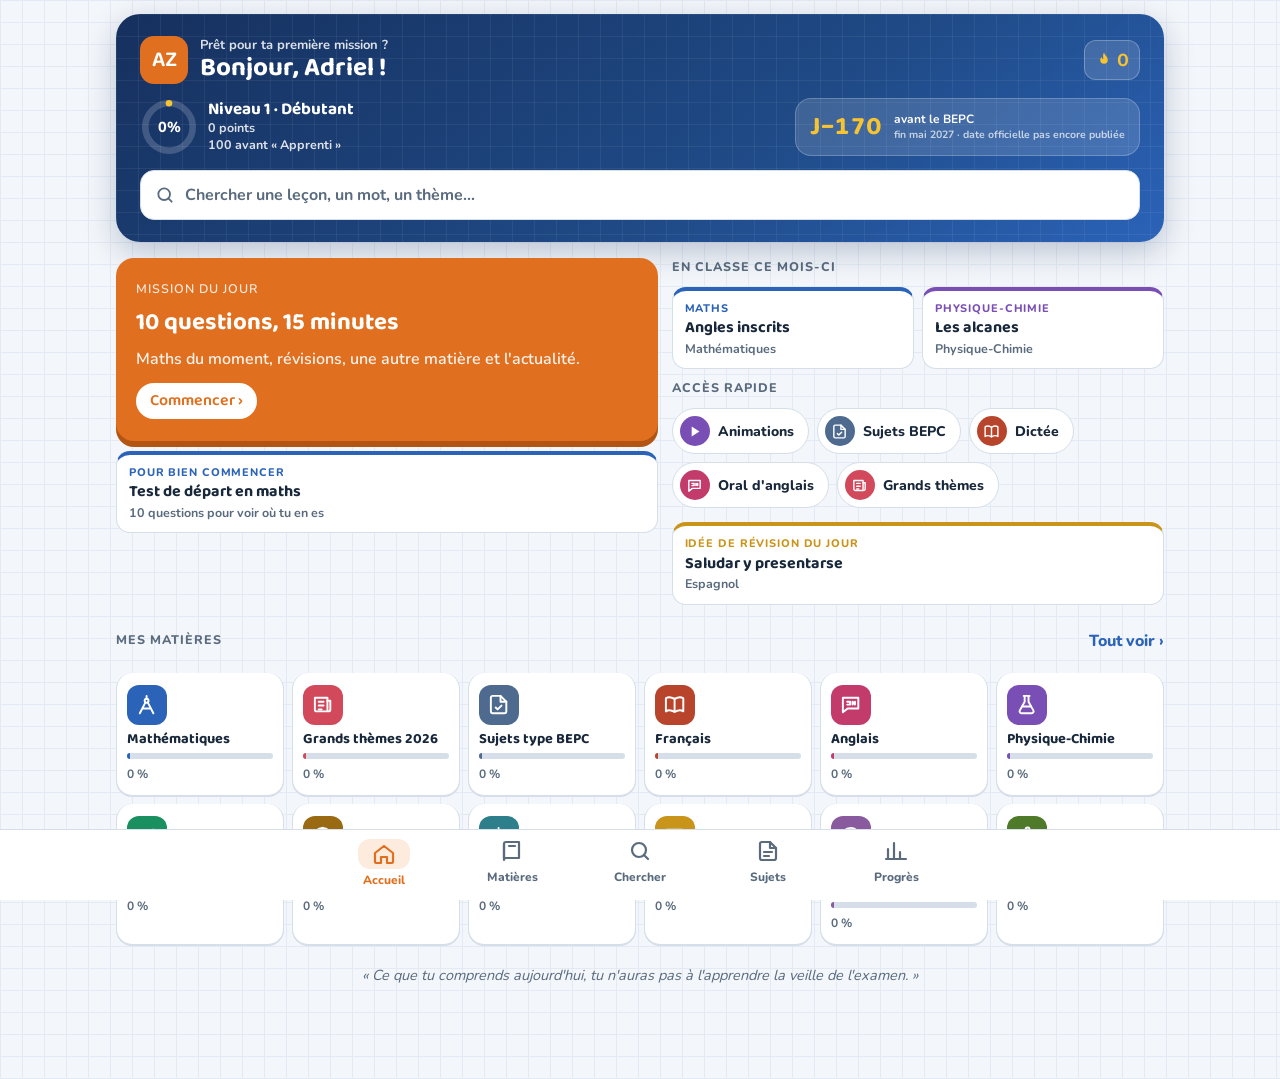
==== commit a5f09804: "Plus d'air dans les cadres : marges, tailles de texte et espacements Co-Authored-By: Claude Opus 5.5" ====
--- a/index.html
+++ b/index.html
@@ -181,6 +181,37 @@
 .nav button svg{width:24px;height:24px}
 .nav button[aria-current="page"]{color:var(--orange)}
 .cache,[hidden]{display:none!important}
+/* Plus d air dans les cadres */
+.ecran{gap:18px}
+.accueil{gap:20px}
+.accueil-grille{gap:18px}
+.accueil-grille .col{gap:12px}
+.liste{gap:10px}
+.carte{padding:18px}
+.carte-mini{padding:14px 16px;gap:4px;border-radius:16px;border-top-width:5px;align-content:start}
+.carte-mini .etiquette{font-size:12px}
+.carte-mini b{font-size:17px;line-height:1.25}
+.carte-mini small{font-size:13.5px}
+.deux-mini{gap:10px;grid-auto-rows:1fr}
+.reprendre{padding:14px 16px;gap:14px;border-radius:18px}
+.reprendre small{font-size:13.5px}
+.reprendre .txt{gap:2px}
+.mission{padding:22px 20px;gap:6px}
+.theme-carte,.chap,.carte-matiere{padding:14px 16px;gap:14px}
+.chap .txt,.theme-carte .txt{gap:3px}
+.chap .txt small,.theme-carte .txt small{font-size:13.5px}
+.niveau{padding:14px 16px}
+.regle{padding:12px 14px;line-height:1.6}
+.cours-corps{gap:12px}
+.panneau .cours-corps{padding:18px}
+.mot{padding-bottom:12px}
+.etiquette{font-size:12.5px}
+.titre-section{margin-top:4px}
+.raccourci{padding:8px 16px 8px 8px}
+.grille-mat.compacte{gap:10px}
+.grille-mat.compacte .mat{padding:14px 12px;gap:7px}
+.hero{padding:20px 18px 18px;gap:16px}
+@media (min-width:760px){.carte{padding:20px}}
 .accueil{gap:16px}
 .hero{background:linear-gradient(145deg,#16305E 0%,#1F4A86 60%,#2B63B8 100%);color:#fff;border-radius:24px;padding:18px 16px 16px;display:grid;gap:14px;position:relative;overflow:hidden;box-shadow:0 10px 30px rgba(22,48,94,.25)}
 .hero::after{content:"";position:absolute;inset:0;background-image:linear-gradient(rgba(255,255,255,.06) 1px,transparent 1px),linear-gradient(90deg,rgba(255,255,255,.06) 1px,transparent 1px);background-size:22px 22px;pointer-events:none}
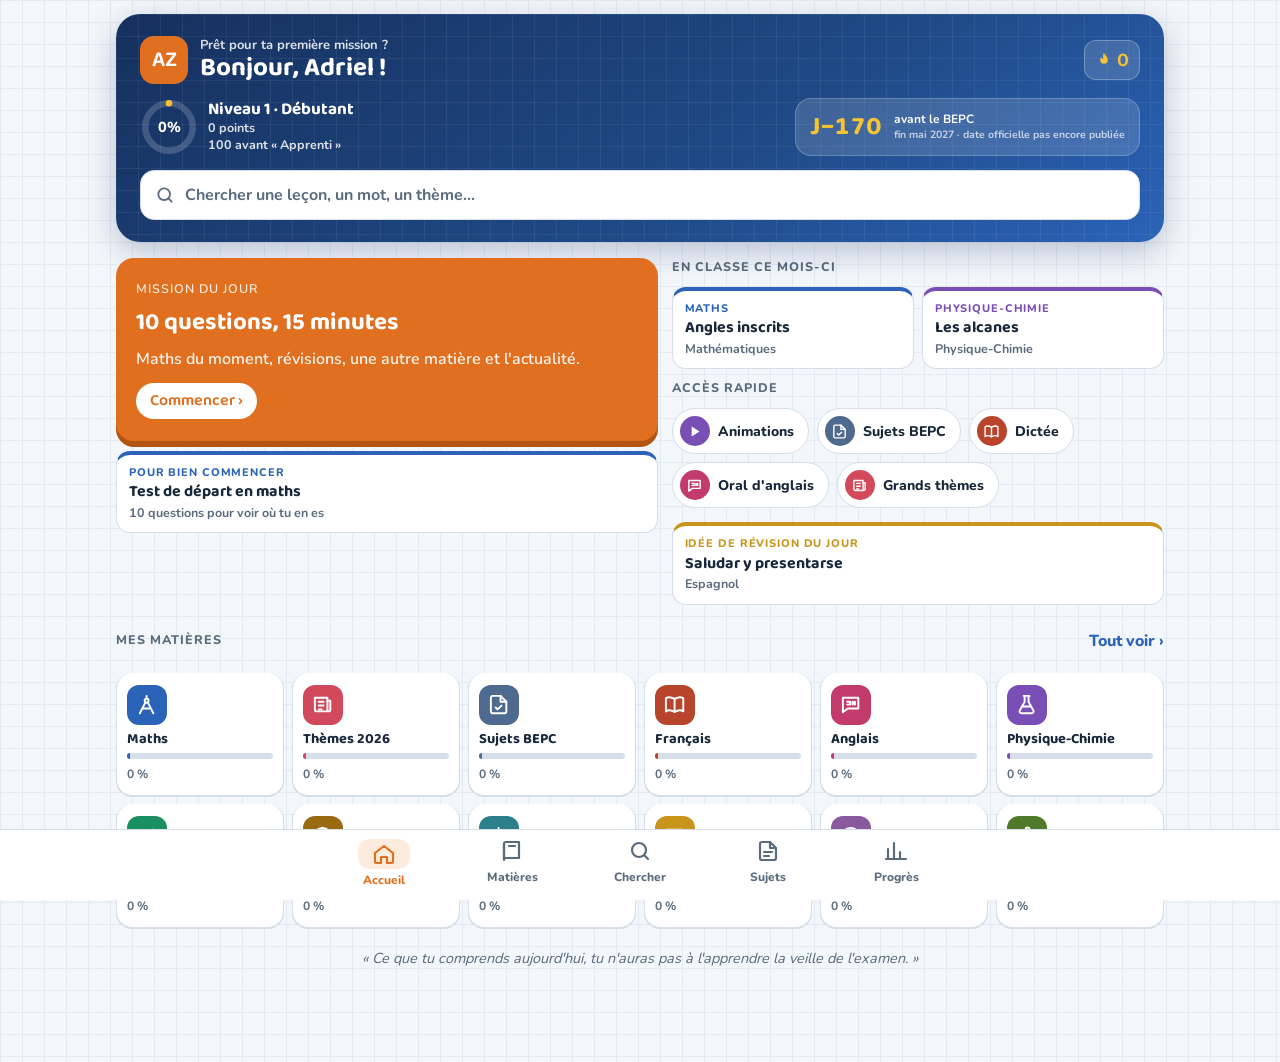
==== commit 0b8a0a12: "Tuiles de l'accueil : noms courts et aucun débordement sur petit écran Co-Authored-By: Claude Opus 5" ====
--- a/index.html
+++ b/index.html
@@ -181,6 +181,18 @@
 .nav button svg{width:24px;height:24px}
 .nav button[aria-current="page"]{color:var(--orange)}
 .cache,[hidden]{display:none!important}
+.hero-progres{gap:14px}
+.hero-progres .hero-niveau small{display:block;opacity:.85;font-weight:700;font-size:13px}
+.hero-progres .hero-niveau b{font-size:21px}
+.hero-chiffres{display:grid;grid-template-columns:repeat(4,minmax(0,1fr));gap:8px}
+.hero-chiffres span{background:rgba(255,255,255,.12);border:1px solid rgba(255,255,255,.18);border-radius:14px;padding:8px 4px;text-align:center;font-size:11.5px;font-weight:700;line-height:1.25;display:grid}
+.hero-chiffres b{font-family:var(--titre);font-size:21px;color:#F7C331;font-variant-numeric:tabular-nums}
+.avec-ic{display:flex;align-items:center;gap:8px;min-width:0}
+.ic-mini{width:24px;height:24px;border-radius:7px;display:grid;place-items:center;color:#fff;flex:none}
+.ic-mini svg{width:15px;height:15px}
+.etapes-methode{margin:6px 0 0;padding-left:0;list-style:none;counter-reset:m;display:grid;gap:8px}
+.etapes-methode li{counter-increment:m;display:grid;grid-template-columns:28px 1fr;gap:10px;align-items:start;line-height:1.5}
+.etapes-methode li::before{content:counter(m);width:28px;height:28px;border-radius:9px;background:var(--bleu-doux);color:var(--bleu);display:grid;place-items:center;font-family:var(--titre);font-weight:700}
 /* Plus d air dans les cadres */
 .ecran{gap:18px}
 .accueil{gap:20px}
@@ -245,7 +257,9 @@
 .grille-mat.compacte{grid-template-columns:repeat(3,minmax(0,1fr));gap:8px}
 .grille-mat.compacte .mat{min-height:0;padding:12px 10px;gap:6px;border-top:0;border-radius:16px;align-content:start;box-shadow:0 1px 0 var(--trait)}
 .grille-mat.compacte .mat .icone{width:40px;height:40px;border-radius:12px}
-.grille-mat.compacte .mat b{font-size:14.5px;line-height:1.15}
+.grille-mat.compacte .mat b{font-size:14.5px;line-height:1.15;overflow-wrap:anywhere;hyphens:auto}
+.grille-mat .mat,.grille-mat.compacte .mat{min-width:0;overflow:hidden}
+.grille-mat .mat .mini{width:100%;max-width:100%}
 .grille-mat.compacte .mat small{font-size:12px}
 .grille-mat.compacte .mini{height:6px}
 .citation{text-align:center;color:var(--encre-2);font-style:italic;font-size:14.5px;padding:4px 12px 8px;margin:0}
@@ -4612,6 +4626,20 @@
   }));
   MATIERES.splice(1, 0, { id: "actu", nom: "Grands thèmes 2026", icone: "★", couleur: "#D1495B" }, { id: "sujets", nom: "Sujets type BEPC", icone: "✍", couleur: "#4F6A8F", examen: "Entraînement complet" });
   MATIERES.forEach(m => { if (ICONES[m.id]) m.icone = ICONES[m.id]; });
+  const NOMS_COURTS = { maths: "Maths", actu: "Thèmes 2026", sujets: "Sujets BEPC", hg: "Histoire-Géo", arts: "Arts et musique", pc: "Physique-Chimie" };
+  MATIERES.forEach(m => { m.court = NOMS_COURTS[m.id] || m.nom; });
+  const ICONES_THEMES = {
+    plastique: ic('<path d="M10 2h4v3l2 3v12a2 2 0 0 1-2 2h-4a2 2 0 0 1-2-2V8l2-3z"/><path d="M8 12h8M8 16h8"/>'),
+    climat: ic('<path d="M7 15a4 4 0 1 1 .8-7.9A5.5 5.5 0 0 1 18.5 9 3.5 3.5 0 0 1 18 15z"/><path d="M8 18l-1 3M12 18l-1 3M16 18l-1 3"/>'),
+    paludisme: ic('<path d="M12 3l8 3v6c0 5-3.5 8-8 9-4.5-1-8-4-8-9V6z"/><path d="M12 9v6M9 12h6"/>'),
+    drogue: ic('<path d="M10.5 20.5a4.95 4.95 0 0 1-7-7l6-6a4.95 4.95 0 0 1 7 7z"/><path d="M8.5 8.5l7 7"/><path d="M19 5l-2 2"/>'),
+    numerique: ic('<rect x="7" y="2" width="10" height="20" rx="2"/><path d="M11 18h2"/>'),
+    ecole: ic('<path d="M2 9l10-5 10 5-10 5z"/><path d="M6 11v5c3 2 9 2 12 0v-5M22 9v6"/>'),
+    civisme: ic('<path d="M5 21V4M5 4h11l-2 4 2 4H5"/>'),
+    cacao: ic('<path d="M12 3c4 2 6 6 6 9s-2 7-6 9c-4-2-6-6-6-9s2-7 6-9z"/><path d="M12 3v18M8.4 7.5c2 1 5.2 1 7.2 0M8.4 16.5c2-1 5.2-1 7.2 0"/>'),
+    sport: ic('<circle cx="12" cy="12" r="9"/><path d="M12 7.5l3.8 2.8-1.4 4.5H9.6l-1.4-4.5z"/><path d="M12 3v4.5M20.6 9.6l-4.8.7M17.3 19.4l-2.9-4.6M6.7 19.4l2.9-4.6M3.4 9.6l4.8.7"/>')
+  };
+  const bandeau = (couleur, icone, titre, sous, pct) => `<header class="bandeau" style="--c:${couleur}"><span class="icone">${icone}</span><div><h2>${titre}</h2><p>${sous}</p></div>${pct == null ? "" : anneau(pct, "#fff", 52).replace('stroke="var(--trait)"', 'stroke="rgba(255,255,255,.3)"').replace('fill="var(--encre)"', 'fill="#fff"')}</header>`;
   const themesValides = () => CHAP_THEMES.filter(c => reussi(c, c.niveaux[0])).length;
   const COMPETENCES = {
     "b-fractions": "Fractions", "b-relatifs": "Nombres relatifs", "b-priorites": "Priorités de calcul", "b-equation": "Équations (4e)",
@@ -4800,7 +4828,7 @@
       </div>
       <div class="titre-section"><span class="etiquette">Mes matières</span><button type="button" class="lien" id="tout-voir">Tout voir ›</button></div>
       <div class="grille-mat compacte">${MATIERES.map(m => { const pct = pctMatiere(m);
-        return `<button type="button" class="mat" data-mat="${m.id}" style="--c:${m.couleur}"><span class="icone" style="background:${m.couleur}">${m.icone}</span><b>${m.nom}</b><span class="mini"><i style="width:${Math.max(pct, 2)}%;background:${m.couleur}"></i></span><small>${pct} %</small></button>`; }).join("")}</div>
+        return `<button type="button" class="mat" data-mat="${m.id}" style="--c:${m.couleur}"><span class="icone" style="background:${m.couleur}">${m.icone}</span><b>${m.court}</b><span class="mini"><i style="width:${Math.max(pct, 2)}%;background:${m.couleur}"></i></span><small>${pct} %</small></button>`; }).join("")}</div>
       <p class="citation">« ${CITATIONS[jour % CITATIONS.length]} »</p>
     </section>`;
     vue.querySelector("#mission").addEventListener("click", lancerMission);
@@ -5733,13 +5761,14 @@
   const sujetsFaits = () => SUJETS.filter(s => noteSujet(s.id)).length;
   function afficherSujets() {
     vue.innerHTML = `<section class="ecran"><button type="button" class="retour" id="retour">‹ Mes matières</button>
-      <h2>Sujets type BEPC</h2>
-      <p style="color:var(--encre-2)">De vrais sujets d'entraînement, à faire <b>sur ta feuille</b> comme le jour de l'examen, puis à corriger toi-même avec le corrigé détaillé et le barème. Ta note sur 20 est enregistrée.</p>
+      ${(() => { const notes = SUJETS.map(x => noteSujet(x.id)).filter(Boolean); const moy = notes.length ? notes.reduce((a, n) => a + n.meilleure, 0) / notes.length : null;
+        return bandeau(matiereDe("sujets").couleur, ICONES.sujets, "Sujets type BEPC", sujetsFaits() + "/" + SUJETS.length + " sujets faits" + (moy != null ? " · moyenne " + String(Math.round(moy * 10) / 10).replace(".", ",") + "/20" : ""), Math.round(sujetsFaits() / SUJETS.length * 100)); })()}
+      <p style="color:var(--encre-2)">De vrais sujets d'entraînement, à faire <b>sur ta feuille</b> comme le jour de l'examen, puis à corriger toi-même avec le corrigé détaillé et le barème.</p>
       <div class="liste">${SUJETS.map(s => { const m = matiereDe(s.matiere), n = noteSujet(s.id);
         return `<button type="button" class="theme-carte" data-sujet="${s.id}"><span class="icone" style="background:${m.couleur}">${m.icone}</span>
           <span class="txt"><b>${s.titre}</b><small>Durée ${s.duree} · ${s.questions.length} questions</small></span>
           ${n ? `<span class="pastille${n.meilleure >= 10 ? " vert" : ""}">${String(n.meilleure).replace(".", ",")}/20</span>` : ""}</button>`; }).join("")}</div>
-      <div class="carte"><span class="etiquette">Méthode</span><p style="margin-top:6px">1) Lance le chrono et fais le sujet sans regarder le corrigé. 2) Pour chaque question, ouvre le corrigé et compare honnêtement. 3) Donne-toi les points : juste, à moitié ou faux. 4) Refais plus tard les questions ratées.</p></div>
+      <div class="carte"><span class="etiquette">La méthode en 4 étapes</span><ol class="etapes-methode"><li>Lance le chrono et fais le sujet sans regarder le corrigé.</li><li>Pour chaque question, ouvre le corrigé et compare honnêtement.</li><li>Donne-toi les points : juste, à moitié ou faux.</li><li>Refais plus tard les questions ratées.</li></ol></div>
     </section>`;
     vue.querySelector("#retour").addEventListener("click", () => aller("matieres"));
     vue.querySelectorAll("[data-sujet]").forEach(b => b.addEventListener("click", () => aller("sujet", b.dataset.sujet)));
@@ -5972,11 +6001,11 @@
   }
   function afficherThemes() {
     vue.innerHTML = `<section class="ecran"><button type="button" class="retour" id="retour">‹ Mes matières</button>
-      <h2>Grands thèmes 2026</h2>
-      <p style="color:var(--encre-2)">L'actualité de 2026 qui peut servir en rédaction, en EDHC, en anglais (écrit et oral), en SVT et en géographie. Pour chaque thème : l'essentiel, des chiffres, des arguments, un plan de rédaction, des réponses modèles pour l'oral et un quiz.</p>
+      ${bandeau("#D1495B", ICONES.actu, "Grands thèmes 2026", themesValides() + "/" + THEMES.length + " thèmes validés · faits vérifiés", Math.round(themesValides() / THEMES.length * 100))}
+      <p style="color:var(--encre-2)">L'actualité de 2026 qui peut servir en rédaction, en EDHC, en anglais (écrit et oral), en SVT et en géographie. Pour chaque thème : l'essentiel, des chiffres, des arguments, un plan de rédaction, des réponses modèles et un quiz.</p>
       <div class="liste">${CHAP_THEMES.map(c => {
         const th = c.theme, ok = reussi(c, c.niveaux[0]), m = meilleur(c.id, "quiz");
-        return `<button type="button" class="theme-carte" data-theme="${c.id}"><span class="icone" style="background:${th.couleur}">${th.lettre}</span>
+        return `<button type="button" class="theme-carte" data-theme="${c.id}"><span class="icone" style="background:${th.couleur}">${ICONES_THEMES[th.id] || th.lettre}</span>
           <span class="txt"><b>${th.titre}</b><small>${th.matieres}</small></span>
           <span>${ok ? '<span class="pastille vert">Validé</span>' : m ? `<span class="pastille">${m}/6</span>` : ""}</span></button>`;
       }).join("")}</div>
@@ -5987,8 +6016,7 @@
   function afficherTheme(id) {
     const c = chapitreDe(id), th = c.theme, niv = c.niveaux[0], m = meilleur(c.id, "quiz");
     vue.innerHTML = `<section class="ecran"><button type="button" class="retour" id="retour">‹ Grands thèmes 2026</button>
-      <h2>${th.titre}</h2>
-      <p style="color:var(--encre-2);font-weight:700;font-size:14px">Utile en : ${th.matieres}</p>
+      ${bandeau(th.couleur, ICONES_THEMES[th.id] || th.lettre, th.titre, "Utile en : " + th.matieres, null)}
       <div class="stats">${th.chiffres.map(([v, l]) => `<div class="stat"><b style="font-size:19px">${v}</b><small>${l}</small></div>`).join("")}</div>
       <div class="carte" style="display:grid;gap:10px"><span class="etiquette">L'essentiel 2026</span><ul class="faits">${th.faits.map(f => `<li>${f}</li>`).join("")}</ul></div>
       <details class="bloc"><summary>Arguments et idées</summary><div class="corps">${th.arguments.map(([t, l]) => `<h4>${t}</h4><ul>${l.map(x => `<li>${x}</li>`).join("")}</ul>`).join("")}</div></details>
@@ -6235,13 +6263,14 @@
     const comps = Object.entries(etat.comp).filter(([, s]) => s.total >= 1).map(([id, s]) => ({ id, nom: COMPETENCES[id] || id, pct: Math.round(s.ok / s.total * 100), total: s.total })).sort((a, b) => a.pct - b.pct);
     const faibles = comps.filter(c => c.pct < 60 && c.total >= 3);
     const couleur = p => p >= 80 ? "var(--vert)" : p >= 60 ? "var(--or)" : "var(--rouge)";
-    vue.innerHTML = `<section class="ecran"><h2>Mes progrès</h2>
-      <button type="button" class="reprendre" id="vers-suivi" style="--c:var(--vert)"><span class="icone" style="background:var(--vert)">↗</span><span class="txt"><small>Pour la famille</small><b>Envoyer mon bilan · sauvegarder</b><small>Un résumé à partager, et un code pour ne rien perdre</small></span><span class="fleche">›</span></button>
-      <div class="stats"><div class="stat"><b>${etat.xp}</b><small>points</small></div><div class="stat"><b>${serieActuelle()}</b><small>jours d'affilée</small></div><div class="stat"><b>${etat.bonnes}</b><small>bonnes réponses</small></div></div>
-      <div class="carte" style="display:grid;gap:6px"><span class="etiquette">Rang</span><b style="font-family:var(--titre);font-size:22px">Niveau ${r.niveau} · ${r.nom}</b>
-        <div class="barre-xp"><i style="width:${r.pct}%"></i></div><small style="color:var(--encre-2);font-weight:700">${r.suivant ? r.reste + " points avant « " + r.suivant + " »" : "Rang maximum atteint !"}</small></div>
+    vue.innerHTML = `<section class="ecran"><header class="hero hero-progres">
+        <div class="hero-niveau">${anneau(Math.round(r.pct), "#F7C331", 64).replace('stroke="var(--trait)"', 'stroke="rgba(255,255,255,.18)"').replace('fill="var(--encre)"', 'fill="#fff"')}
+          <div><small>Mes progrès</small><b>Niveau ${r.niveau} · ${r.nom}</b><small>${r.suivant ? r.reste + " points avant « " + r.suivant + " »" : "Rang maximum atteint !"}</small></div></div>
+        <div class="hero-chiffres"><span><b>${etat.xp}</b>points</span><span><b>${serieActuelle()}</b>jours d'affilée</span><span><b>${etat.bonnes}</b>bonnes réponses</span><span><b>${etat.badges.length}</b>badges</span></div>
+      </header>
+      <button type="button" class="reprendre" id="vers-suivi" style="--c:var(--vert)"><span class="icone" style="background:var(--vert)">${ic('<path d="M4 12v7a2 2 0 0 0 2 2h12a2 2 0 0 0 2-2v-7"/><path d="M16 6l-4-4-4 4M12 2v13"/>')}</span><span class="txt"><small>Pour la famille</small><b>Envoyer mon bilan · sauvegarder</b><small>Un résumé à partager, et un code pour ne rien perdre</small></span><span class="fleche">›</span></button>
       <div class="carte" style="display:grid;gap:10px"><span class="etiquette">Par matière</span>
-        ${MATIERES.map(m => { const p = pctMatiere(m); return `<div class="ligne-comp"><span>${m.nom}</span><span class="mini"><i style="width:${p}%;background:${m.couleur}"></i></span><span>${p} %</span></div>`; }).join("")}</div>
+        ${MATIERES.map(m => { const p = pctMatiere(m); return `<div class="ligne-comp"><span class="avec-ic"><span class="ic-mini" style="background:${m.couleur}">${m.icone}</span>${m.nom}</span><span class="mini"><i style="width:${p}%;background:${m.couleur}"></i></span><span>${p} %</span></div>`; }).join("")}</div>
       ${faibles.length ? `<div class="carte" style="display:grid;gap:10px;border-color:var(--rouge)"><span class="etiquette" style="color:var(--rouge)">À retravailler</span>
         ${faibles.map(c => `<div class="ligne-comp"><span>${c.nom}</span><span class="mini"><i style="width:${c.pct}%;background:${couleur(c.pct)}"></i></span><span>${c.pct} %</span></div>`).join("")}
         <p style="color:var(--encre-2);font-size:14px">La mission du jour te donne surtout ces exercices-là.</p></div>` : ""}
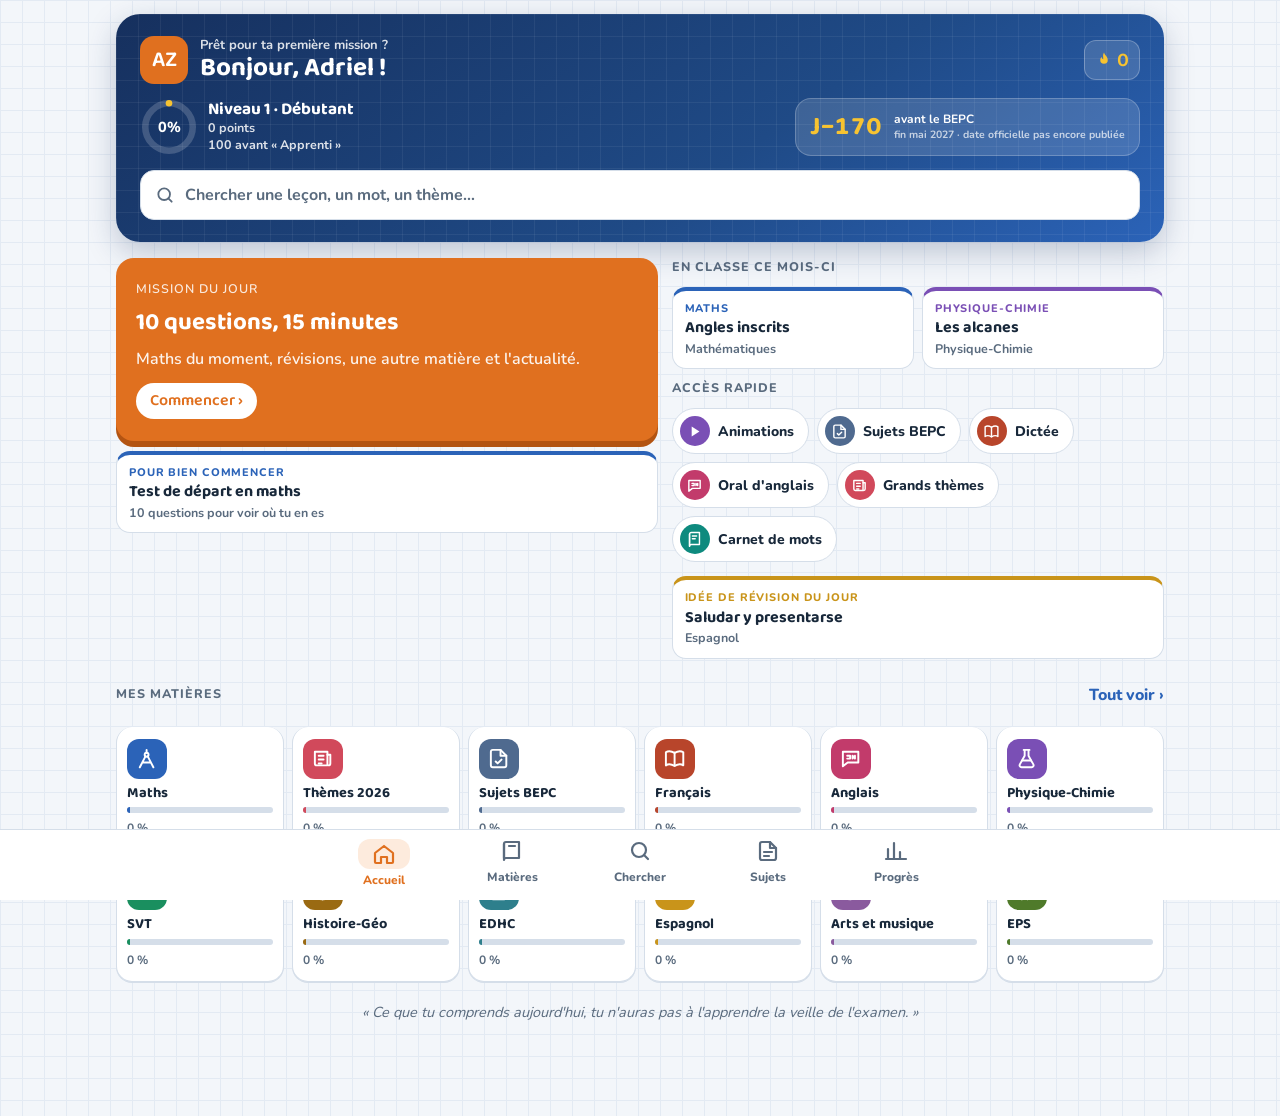
==== commit 27205c65: "Anglais et espagnol : toucher un mot pour le traduire, traductions complètes, carnet de mots Co-Auth" ====
--- a/index.html
+++ b/index.html
@@ -181,6 +181,38 @@
 .nav button svg{width:24px;height:24px}
 .nav button[aria-current="page"]{color:var(--orange)}
 .cache,[hidden]{display:none!important}
+.bulle-mot{position:fixed;left:50%;transform:translateX(-50%);bottom:calc(84px + env(safe-area-inset-bottom,0px));width:min(520px,calc(100% - 24px));z-index:30;background:var(--carte);border:2px solid #0E8A7E;border-radius:18px;padding:12px 14px 14px;box-shadow:0 12px 34px rgba(10,30,50,.28);display:grid;gap:6px;animation:bulle-entree .18s ease-out}
+@keyframes bulle-entree{from{opacity:0;transform:translate(-50%,10px)}to{opacity:1;transform:translate(-50%,0)}}
+.bulle-tete{display:flex;justify-content:space-between;align-items:center;font-size:12px;font-weight:800;letter-spacing:.06em;text-transform:uppercase;color:#0E8A7E}
+.bulle-x{border:0;background:var(--papier);border-radius:10px;width:32px;height:32px;cursor:pointer;font-size:15px}
+.bulle-ligne{display:flex;align-items:center;gap:10px}
+.bulle-t{font-family:var(--titre);font-size:26px;line-height:1.1}
+.bulle-note{color:var(--encre-2);font-weight:700;font-size:13px}
+.bulle-sens{font-size:17px;font-weight:700;line-height:1.4}
+.bulle-sens.faux{color:var(--rouge)}
+.bulle-pied{display:flex;align-items:center;justify-content:space-between;gap:8px;flex-wrap:wrap;padding-top:4px}
+.bulle-carnet{border:0;background:none;color:#0E8A7E;font-weight:800;cursor:pointer;padding:6px 0}
+::highlight(mot-touche){background-color:rgba(14,138,126,.28)}
+[lang=en],[lang=es]{-webkit-touch-callout:none}
+details.traduction{border:1.5px dashed #0E8A7E;border-radius:14px;padding:10px 14px;background:var(--carte)}
+details.traduction summary{cursor:pointer;font-weight:800;color:#0E8A7E;list-style-position:inside}
+details.traduction[open]{display:grid;gap:8px}
+details.traduction p{line-height:1.6}
+details.traduction small{color:var(--encre-2);font-weight:700}
+.essai-mot{display:grid;gap:10px}
+.essai-mot .essai{background:var(--papier);border-radius:12px;padding:10px 12px;font-weight:700}
+.essai-mot .essai span{font-size:17px;border-bottom:2px dotted #0E8A7E}
+.liste-carnet{display:grid;gap:8px}
+.mot-carnet{display:grid;grid-template-columns:minmax(0,1fr) minmax(0,1.4fr) auto;gap:10px;align-items:center;background:var(--carte);border:1px solid var(--trait);border-radius:14px;padding:10px 12px}
+.mot-carnet.su{border-color:var(--vert)}
+.mc-mot{display:grid;min-width:0;overflow-wrap:anywhere}
+.mc-mot b{font-family:var(--titre);font-size:19px;line-height:1.15}
+.mc-mot small{color:var(--encre-2);font-size:12.5px}
+.mc-sens{font-size:14.5px;line-height:1.4;overflow-wrap:anywhere}
+.mc-actions{display:flex;align-items:center;gap:6px}
+.mc-suppr{border:0;background:var(--papier);border-radius:9px;width:30px;height:30px;cursor:pointer;color:var(--encre-2)}
+.mot-quiz{font-family:var(--titre);font-size:30px;line-height:1.1}
+@media (max-width:520px){.mot-carnet{grid-template-columns:minmax(0,1fr) auto}.mc-sens{grid-column:1/-1;grid-row:2}}
 .hero-progres{gap:14px}
 .hero-progres .hero-niveau small{display:block;opacity:.85;font-weight:700;font-size:13px}
 .hero-progres .hero-niveau b{font-size:21px}
@@ -4741,11 +4773,11 @@
     arreterEnregistrement();
     nettoyerAnims();
     if (chronoSujet) { clearInterval(chronoSujet); chronoSujet = null; }
-    const onglet = ["animations", "anim"].includes(e) ? "accueil" : e === "suivi" ? "progres" : ["sujets", "sujet"].includes(e) ? "sujets" : ["chapitre", "themes", "theme", "matiere", "oral", "atelier", "guide"].includes(e) ? "matieres" : e;
+    const onglet = ["animations", "anim"].includes(e) ? "accueil" : e === "suivi" ? "progres" : ["sujets", "sujet"].includes(e) ? "sujets" : ["chapitre", "themes", "theme", "matiere", "oral", "atelier", "guide", "carnet"].includes(e) ? "matieres" : e;
     document.querySelectorAll(".nav button").forEach(b => b.setAttribute("aria-current", b.dataset.aller === onglet ? "page" : "false"));
     if (["chapitre", "theme", "sujet", "oral"].includes(e) && params) { etat.dernier = { e, p: params }; sauver(); }
     document.querySelector(".nav").classList.toggle("cache", e === "exercice" || e === "fin");
-    ({ accueil: afficherAccueil, matieres: afficherMatieres, matiere: afficherMatiere, chercher: afficherChercher, suivi: afficherSuivi, atelier: afficherAtelier, guide: afficherGuide, animations: afficherAnimations, anim: afficherAnim, oral: afficherOral, sujets: afficherSujets, sujet: afficherSujet, chapitre: afficherChapitre, themes: afficherThemes, theme: afficherTheme, progres: afficherProgres, exercice: afficherQuestion, fin: afficherFin })[e](params);
+    ({ accueil: afficherAccueil, matieres: afficherMatieres, matiere: afficherMatiere, chercher: afficherChercher, suivi: afficherSuivi, atelier: afficherAtelier, guide: afficherGuide, animations: afficherAnimations, anim: afficherAnim, oral: afficherOral, carnet: afficherCarnet, sujets: afficherSujets, sujet: afficherSujet, chapitre: afficherChapitre, themes: afficherThemes, theme: afficherTheme, progres: afficherProgres, exercice: afficherQuestion, fin: afficherFin })[e](params);
     window.scrollTo(0, 0);
   }
   document.querySelectorAll(".nav button").forEach(b => b.addEventListener("click", () => aller(b.dataset.aller)));
@@ -4795,7 +4827,7 @@
     const autre = aTravailler.length ? aTravailler[jour % aTravailler.length] : chapitreDe("fr-dictee");
     const d = decrireDernier(etat.dernier), debut = !meilleur("bases", "test");
     const jours = Math.max(0, Math.ceil((DATE_BEPC - new Date()) / 86400000));
-    const pastilles = [["animations", "Animations", "#7A4FB5", '<svg viewBox="0 0 24 24" fill="currentColor"><path d="M8 5v14l11-7z"/></svg>'], ["sujets", "Sujets BEPC", "#4F6A8F", ICONES.sujets], ["dictee", "Dictée", "#B8452B", ICONES.francais], ["oral", "Oral d'anglais", "#C23B6B", ICONES.anglais], ["themes", "Grands thèmes", "#D1495B", ICONES.actu]];
+    const pastilles = [["animations", "Animations", "#7A4FB5", '<svg viewBox="0 0 24 24" fill="currentColor"><path d="M8 5v14l11-7z"/></svg>'], ["sujets", "Sujets BEPC", "#4F6A8F", ICONES.sujets], ["dictee", "Dictée", "#B8452B", ICONES.francais], ["oral", "Oral d'anglais", "#C23B6B", ICONES.anglais], ["themes", "Grands thèmes", "#D1495B", ICONES.actu], ["carnet", "Carnet de mots", "#0E8A7E", ICONE_CARNET]];
     vue.innerHTML = `<section class="ecran large accueil">
       <header class="hero">
         <div class="hero-haut"><div class="avatar" aria-hidden="true">AZ</div><div class="hero-qui"><small>${salutation()}</small><b>${salutTitre()}</b></div>
@@ -4839,7 +4871,7 @@
     vue.querySelectorAll("[data-mat]").forEach(b => b.addEventListener("click", () => ouvrirMat(b.dataset.mat)));
     vue.querySelectorAll("[data-raccourci]").forEach(b => b.addEventListener("click", () => {
       const k = b.dataset.raccourci;
-      if (k === "animations") aller("animations"); else if (k === "sujets") aller("sujets"); else if (k === "themes") aller("themes");
+      if (k === "animations") aller("animations"); else if (k === "sujets") aller("sujets"); else if (k === "themes") aller("themes"); else if (k === "carnet") aller("carnet");
       else if (k === "dictee") aller("chapitre", "fr-dictee"); else { ongletChapitre["en-oral-bepc"] = "exos"; aller("chapitre", "en-oral-bepc"); }
     }));
   }
@@ -4868,11 +4900,13 @@
           <span class="txt"><b>${c.titre.replace(/^[^·]+· /, "")}</b><small>${animsDe(c.id).length ? '<span class="pastille vert">▶ animation</span> ' : ""}${c.titre.includes(" · ") ? c.titre.split(" · ")[0] + " · " : ""}${c.periode || c.niveaux.length + " niveaux"}${c.id === moment ? ' · <span class="pastille">En classe</span>' : ""}</small><span class="mini"><i style="width:${p}%;background:${M.couleur}"></i></span></span>
           <span class="etoiles" aria-label="${et} niveau(x) réussi(s) sur ${c.niveaux.length}">${"★".repeat(et)}${"☆".repeat(c.niveaux.length - et)}</span></button>`;
       }).join("")}</div>
+      ${id === "anglais" || id === "espagnol" ? `<button type="button" class="lien-actu" id="vers-carnet" style="border-color:#0E8A7E"><span class="ic-mini" style="background:#0E8A7E;width:36px;height:36px;border-radius:10px">${ICONE_CARNET}</span><span style="flex:1;display:grid"><b>Mon carnet de mots</b><small style="color:var(--encre-2)">Touche un mot ${id === "anglais" ? "anglais" : "espagnol"} dans un texte pour le traduire · ${(etat.carnet || []).filter(x => x.l === (id === "anglais" ? "en" : "es")).length} mot(s) gardé(s)</small></span>›</button>` : ""}
       ${sm.length ? `<span class="etiquette">S'entraîner comme au BEPC</span>` + sm.map(x => `<button type="button" class="lien-actu" data-sujet="${x.id}" style="border-color:${M.couleur}"><span style="font-size:22px">✍</span><span style="flex:1;display:grid"><b>${x.titre}</b><small>Sujet complet · corrigé détaillé · barème</small></span><span style="color:var(--bleu);font-weight:800">›</span></button>`).join("") : ""}
     </section>`;
     vue.querySelector("#retour").addEventListener("click", () => aller("matieres"));
     vue.querySelectorAll("[data-chap]").forEach(b => b.addEventListener("click", () => aller("chapitre", b.dataset.chap)));
     vue.querySelectorAll("[data-sujet]").forEach(b => b.addEventListener("click", () => aller("sujet", b.dataset.sujet)));
+    const vc = vue.querySelector("#vers-carnet"); if (vc) vc.addEventListener("click", () => aller("carnet", id === "anglais" ? "en" : "es"));
   }
   const ongletChapitre = {};
   function blocMots(c) {
@@ -4894,7 +4928,7 @@
         ${c.exemple ? `<button type="button" role="tab" data-onglet="exemple" aria-selected="${actif === "exemple"}">Exemple</button>` : ""}
         <button type="button" role="tab" data-onglet="exos" aria-selected="${actif === "exos"}">Exercices</button>
       </div>
-      <div class="panneau" data-panneau="cours" ${actif === "cours" ? "" : "hidden"}>${blocMots(c)}${animsDe(c.id).map(blocAnim).join("")}<div class="cours-corps carte">${c.cours}</div>
+      <div class="panneau" data-panneau="cours" ${actif === "cours" ? "" : "hidden"}>${blocMots(c)}${animsDe(c.id).map(blocAnim).join("")}<div class="cours-corps carte"${/^e[ns]-/.test(c.id) ? ` data-trad="${c.id.slice(0, 2)}"` : ""}>${c.cours}</div>
         <button type="button" class="bouton" data-aller-onglet="${c.exemple ? "exemple" : "exos"}">${c.exemple ? "Voir un exemple corrigé ›" : "Passer aux exercices ›"}</button></div>
       <div class="panneau" data-panneau="exemple" ${actif === "exemple" ? "" : "hidden"}>${blocExemple(c.exemple)}
         <button type="button" class="bouton" data-aller-onglet="exos">Passer aux exercices ›</button></div>
@@ -5784,7 +5818,7 @@
       <h2>${s.titre}</h2>
       <div class="carte" style="display:grid;gap:8px"><span class="etiquette">Consignes · durée ${s.duree}</span><p>${s.consignes}</p>
         <button type="button" class="bouton second" id="chrono-sujet">Démarrer le chrono</button></div>
-      ${s.document || ""}
+      ${s.document || ""}${blocTraduction("sujet:" + s.id)}
       ${s.questions.map((q, i) => `<div class="carte question-sujet" data-i="${i}" style="display:grid;gap:10px">
         <div style="display:flex;gap:8px;align-items:baseline;justify-content:space-between"><b style="font-family:var(--titre);font-size:17px">${q.num}</b><span class="pastille">${fmt(q.points)} pt${q.points > 1 ? "s" : ""}</span></div>
         <div>${q.enonce}</div>
@@ -5911,7 +5945,7 @@
           <p style="font-size:14px;color:var(--encre-2)">Pour situer : <span lang="en"><b>in the middle, on the left, on the right, in the foreground, in the background, at the top, at the bottom</b></span>.</p></div></details>
         ${blocEnregistreur("image-" + im.id, "Étape 3 · Décris l'image à voix haute (1 à 2 minutes)")}
         <details class="bloc" id="modele"><summary>Étape 4 · La description modèle</summary><div class="corps">
-          <div>${btnEcoute(im.modele, "en-GB", "Écouter le modèle")}</div><div class="modele" lang="en">${im.modele}</div>
+          <div>${btnEcoute(im.modele, "en-GB", "Écouter le modèle")}</div><div class="modele" lang="en">${im.modele}</div>${blocTraduction("img:" + im.id)}
           <p style="font-size:14px;color:var(--encre-2)">As-tu dit ce que montre l'image, les positions, les actions en <b>-ing</b> et ton avis ? Refais ta description en ajoutant ce qui manquait.</p></div></details>
         <button type="button" class="bouton" id="suivant">Image suivante : <span lang="en">${suiv.titre}</span></button>
       </section>`;
@@ -5929,7 +5963,7 @@
         <h2 lang="en">${tx.titre}</h2>
         <div class="carte" style="display:grid;gap:10px"><span class="etiquette">Étape 1 · Écoute et lis</span>
           <div style="display:flex;gap:8px;flex-wrap:wrap">${btnEcoute(tx.texte, "en-GB", "Écouter le texte")}${btnEcoute(tx.texte, "en-GB", "Lentement", false, 0.65)}</div>
-          <div class="modele" lang="en" style="font-size:16.5px">${tx.texte}</div></div>
+          <div class="modele" lang="en" style="font-size:16.5px">${tx.texte}</div>${blocTraduction("txt:" + tx.id)}</div>
         ${blocEnregistreur("lecture-" + tx.id, "Étape 2 · Lis le texte à voix haute et réécoute-toi")}
         <span class="etiquette">Étape 3 · Les questions du jury</span>
         <div class="liste" id="questions">${tx.questions.map((q, k) => `<div class="carte" style="display:grid;gap:8px" data-q="${k}"><b lang="en">${q[0]}</b>
@@ -5937,7 +5971,7 @@
         <details class="bloc" id="modele"><summary>Étape 4 · Dis ce que tu as compris</summary><div class="corps">
           <p>Résume le texte avec tes mots en commençant par <b lang="en">« This text is about… »</b>, puis écoute le modèle.</p>
           ${blocEnregistreur("resume-" + tx.id, "Ton résumé oral")}
-          <div>${btnEcoute(tx.resume, "en-GB", "Écouter le modèle")}</div><div class="modele" lang="en">${tx.resume}</div></div></details>
+          <div>${btnEcoute(tx.resume, "en-GB", "Écouter le modèle")}</div><div class="modele" lang="en">${tx.resume}</div>${blocTraduction("res:" + tx.id)}</div></details>
         <details class="bloc"><summary>Les mots du texte</summary><div class="corps"><table class="vocab">${tx.vocab.map(([e, f]) => `<tr><td lang="en">${e}</td><td style="color:var(--encre)">${f}</td><td>${btnEcoute(e, "en-GB", "Écouter " + e, true)}</td></tr>`).join("")}</table></div></details>
         <button type="button" class="bouton" id="suivant">Texte suivant : <span lang="en">${suiv.titre}</span></button>
       </section>`;
@@ -5966,12 +6000,1383 @@
         <div class="liste">${CONVERSATION.map(([qu, rep], k) => `<div class="carte" style="display:grid;gap:10px">
           <div style="display:flex;gap:10px;align-items:center"><b lang="en" style="flex:1;font-size:17px">${qu}</b>${btnEcoute(qu, "en-GB", "Écouter la question", true)}</div>
           ${blocEnregistreur("conv-" + k, "Ta réponse")}
-          <details class="bloc"><summary>Réponse modèle</summary><div class="corps"><div>${btnEcoute(rep, "en-GB", "Écouter")}</div><div class="modele" lang="en">${rep}</div></div></details></div>`).join("")}</div>
+          <details class="bloc"><summary>Réponse modèle</summary><div class="corps"><div>${btnEcoute(rep, "en-GB", "Écouter")}</div><div class="modele" lang="en">${rep}</div>${blocTraduction("conv:" + k)}</div></details></div>`).join("")}</div>
       </section>`;
       marquerOral("conversation", "vue", 5);
     }
     vue.querySelector("#retour").addEventListener("click", () => aller("chapitre", "en-oral-bepc"));
     brancherEcoute(); brancherEnregistreurs();
+  }
+
+  // =========================================================
+  // Dictionnaire anglais → français intégré (hors ligne). Une ligne = mot=traduction
+  // =========================================================
+  const DICO_EN_BRUT = `a=un, une
+about=à propos de, sur ; environ
+above=au-dessus de
+absorb=absorber
+according to=selon
+act=agir
+active=actif (la voix active)
+activities=activités
+activity=activité
+addicted=dépendant (à une drogue)
+addiction=dépendance, addiction
+adjective=adjectif
+adult=adulte
+advice=conseil(s)
+africa=Afrique
+after=après
+afternoon=après-midi
+against=contre
+agent=agent (celui qui fait l'action)
+ago=il y a (dans le passé) : two years ago = il y a deux ans
+ai=IA (intelligence artificielle)
+all=tout, tous, toutes
+allow=permettre, autoriser
+almost=presque
+already=déjà
+also=aussi
+although=bien que
+always=toujours
+am=suis (I am = je suis)
+america=Amérique
+an=un, une (devant une voyelle)
+and=et
+animal=animal
+another=un autre, une autre
+answer=réponse ; répondre
+apple=pomme
+app=application
+apps=applications (sur le téléphone)
+are=es, sommes, êtes, sont (verbe be)
+area=zone, quartier
+aren't=ne sont pas (are not)
+arm=bras
+around=autour de
+arrive=arriver
+as=comme ; aussi… que (as tall as = aussi grand que)
+asia=Asie
+ask=demander ; poser (une question)
+at=à
+ate=mangea, a mangé (passé de eat)
+attention=attention
+august=août
+auxiliary=auxiliaire
+avoid=éviter
+baby=bébé
+background=arrière-plan (au fond de l'image)
+bad=mauvais
+badder=✗ forme fausse : le comparatif de bad est worse
+bag=sac
+ball=ballon, balle
+banana=banane
+banner=banderole
+base=base (forme de base du verbe)
+basket=panier
+beach=plage
+beat=battre (vaincre) ; battit
+because=parce que
+become=devenir
+bed=lit
+been=été (participe passé de be)
+before=avant
+began=commença (passé de begin)
+begin=commencer
+beginned=✗ forme fausse : le passé de begin est began
+begun=commencé (participe passé de begin)
+behind=derrière
+bench=banc
+best=le meilleur ; meilleur(e)s
+better=meilleur, mieux
+big=grand, gros
+bigger=plus grand
+biggest=le plus grand
+bird=oiseau
+birthday=anniversaire
+bite=piqûre, morsure ; piquer, mordre
+black=noir
+blackboard=tableau noir
+blocked=bouché, bloqué
+blue=bleu
+body=corps
+boil=bouillir
+book=livre
+born=né (be born = naître)
+borrow=emprunter
+both=les deux
+bottle=bouteille
+bought=acheta, acheté (passé et participe de buy)
+boughted=✗ forme fausse : le passé de buy est bought
+boy=garçon
+brain=cerveau
+bread=pain
+breakfast=petit-déjeuner
+bridge=pont
+broke=cassa (passé de break)
+broken=cassé (participe passé de break)
+brother=frère
+brought=apporta, apporté (passé de bring) — à ne pas confondre avec bought
+bucket=seau
+build=construire
+building=bâtiment, immeuble
+built=construisit, construit (passé de build)
+bus=bus, car
+but=mais
+buy=acheter
+buyed=✗ forme fausse : le passé de buy est bought
+by=par ; près de
+can=pouvoir, savoir faire (I can swim = je sais nager)
+can't=ne peut pas (cannot)
+cans=✗ forme fausse : can ne prend jamais de -s
+car=voiture
+carbon dioxide=dioxyde de carbone (CO₂)
+carbon=carbone
+carry=porter, transporter
+catch=attraper
+cause=causer, provoquer ; cause
+celebrate=célébrer, fêter
+centre=centre
+change=changement ; changer
+cheap=bon marché, pas cher
+cheat=tricher
+check=vérifier
+cheese=fromage
+child=enfant
+children=enfants
+church=église
+city=ville
+cities=villes
+citizen=citoyen
+citizenship=citoyenneté
+civic=civique
+class=classe
+classmate=camarade de classe
+classroom=salle de classe
+clause=proposition (partie de phrase)
+clean=propre ; nettoyer
+clean-up=nettoyage
+climate=climat
+close=fermer ; proche
+cloud=nuage
+coach=entraîneur
+cocoa=cacao
+code=code
+cold=froid
+colour=couleur
+come=venir
+communicate=communiquer
+comparative=comparatif
+complete=compléter ; complet
+compulsory=obligatoire
+conditional=conditionnel
+confident=confiant, sûr de soi
+congratulate=féliciter
+consultation=consultation (chez le médecin)
+continue=continuer
+continuous=continu (forme en -ing : be + V-ing)
+cooking=cuisine (faire la cuisine)
+cool=cool, génial ; frais
+cough=toux
+could=pouvait, pourrait (passé ou forme polie de can)
+country=pays
+countries=pays (pluriel)
+covered=couvert
+cream=crème
+cross=croix
+cup=coupe (sport) ; tasse
+customer=client(e)
+cyberbullying=harcèlement en ligne
+damage=abîmer, endommager ; dégâts
+dancing=danser (la danse)
+dangerous=dangereux
+dark=sombre, foncé
+date=date
+day=jour, journée
+dear=cher, chère (au début d'une lettre)
+december=décembre
+deforestation=déforestation
+describe=décrire
+desk=table, bureau (d'élève)
+destroy=détruire
+dictionary=dictionnaire
+dictionaries=dictionnaires
+did=fit, a fait (passé de do) ; auxiliaire du passé
+didn't=ne… pas (au passé : did not)
+die=mourir
+difficult=difficile
+difficulter=✗ forme fausse : on dit more difficult
+dioxide=dioxyde
+dirty=sale
+disappear=disparaître
+discipline=discipline
+disease=maladie
+dish=plat
+do=faire ; auxiliaire des questions et négations au présent
+doctor=médecin, docteur
+does=fait ; auxiliaire (he / she / it) au présent
+doesn't=ne… pas (does not)
+don't=ne… pas (do not)
+done=fait (participe passé de do)
+door=porte
+down=en bas, vers le bas
+drain=caniveau, égout
+dream=rêver ; rêve
+drink=boire
+drive=conduire
+drop=laisser tomber, abandonner
+drug=drogue ; médicament
+dry=sec
+dustbin=poubelle
+during=pendant
+each other=l'un l'autre, mutuellement
+each=chaque
+early=tôt
+easy=facile
+eat=manger
+eated=✗ forme fausse : le passé de eat est ate
+eaten=mangé (participe passé de eat)
+education=éducation
+educational=éducatif
+egg=œuf
+eight=huit
+elephant=éléphant (the Elephants = l'équipe nationale ivoirienne)
+eliminate=éliminer
+end=fin ; finir
+energy=énergie
+engineer=ingénieur
+england=Angleterre
+english=anglais
+environment=environnement
+ethnic=ethnique
+europe=Europe
+even=même
+evening=soir, soirée
+ever=déjà (dans une question), jamais
+every=chaque, tous les (every day = tous les jours)
+everybody=tout le monde
+exam=examen
+example=exemple
+exercise=exercice
+expensive=cher, coûteux
+explain=expliquer
+export=exporter ; exportation
+exposed=exposé
+fail=échouer, rater (un examen)
+fair play=fair-play, esprit sportif
+fair=juste, loyal
+fake news=fausses informations
+fake=faux
+false=faux
+family=famille
+fan=supporter, fan
+farm=ferme, plantation
+farmer=agriculteur, planteur
+farming=agriculture
+father=père
+favourite=préféré
+fell=tomba, a baissé (passé de fall)
+female=femelle, féminin
+fever=fièvre
+fewer=moins de (avec un nom pluriel)
+fifteen=quinze
+fight=combattre, lutter contre
+film=film
+find=trouver
+finish=finir
+first=premier ; d'abord
+five=cinq
+flood=inondation ; inonder
+fly=voler (dans l'air)
+food=nourriture
+football=football
+footballer=footballeur
+for=pour ; depuis (+ durée : for two years)
+forbid=interdire
+forbidden=interdit
+foreground=premier plan (devant sur l'image)
+forest=forêt
+form three=classe de 3e
+form=classe (form three = 3e) ; forme
+four=quatre
+fourteen=quatorze
+france=France
+franc=franc (monnaie)
+free=libre ; gratuit
+fresh=frais
+friend=ami(e)
+friendly=aimable, accueillant
+from=de, depuis
+front=devant (in front of = devant)
+fruit=fruit(s)
+full=plein
+future=futur, avenir
+game=jeu, match
+garage=garage
+gave=donna (passé de give)
+germany=Allemagne
+get up=se lever
+get=obtenir, recevoir ; devenir
+girl=fille
+give=donner
+gived=✗ forme fausse : le passé de give est gave
+given=donné (participe passé de give)
+go=aller
+goal=but
+goalkeeper=gardien de but
+goes=va (he / she / it goes)
+going to=aller (futur proche : I'm going to = je vais)
+gone=allé (participe passé de go)
+good=bon, bien
+goodest=✗ forme fausse : le superlatif de good est the best
+got=obtint (passé de get)
+government=gouvernement
+grandfather=grand-père
+grandparents=grands-parents
+great=grand, génial
+green=vert
+greeting=salutation
+ground=sol, terre
+group=groupe
+grow=cultiver ; grandir
+grower=producteur, planteur
+grown=cultivé (participe passé de grow)
+gutter=caniveau
+had=avait, a eu (passé de have)
+half past five=cinq heures et demie
+half=moitié, demi
+hand=main
+happen=arriver, se passer
+happier=plus heureux
+happiest=le plus heureux
+happy=heureux, content
+happyer=✗ forme fausse : on écrit happier (y devient i)
+hard=dur, difficile ; dur (work hard = travailler dur)
+harmful=nuisible, dangereux
+harvest=récolte ; récolter
+has=a (he / she / it has)
+hate=haïr, détester ; haine
+have=avoir ; auxiliaire du present perfect
+haven't=n'ai pas, n'avons pas (have not)
+he=il
+head=tête
+headache=mal de tête
+health centre=centre de santé
+health=santé
+hear=entendre
+heavily=fortement, abondamment
+heavy=lourd, fort (heavy rain = forte pluie)
+hectare=hectare
+helmet=casque
+help=aider ; aide
+her=elle, la, lui ; son, sa, ses (à elle)
+here=ici
+high=haut, élevé
+higher=plus haut
+highest=le plus haut
+highway=route, autoroute
+him=le, lui
+his=son, sa, ses (à lui)
+history=histoire
+hold=tenir
+holidays=vacances
+home=maison, chez soi
+homework=devoirs
+hope=espérer ; espoir
+hospital=hôpital
+hot=chaud
+hour=heure
+house=maison
+how=comment
+how old=quel âge
+however=cependant
+hundred=cent
+hungry=affamé (be hungry = avoir faim)
+i=je
+i'm=je suis (I am)
+ice cream=glace (dessert)
+ice=glace
+if=si
+important=important
+in=dans, en, à
+independence=indépendance
+information=information(s)
+instead=à la place
+intelligence=intelligence
+intelligent=intelligent
+intelligenter=✗ forme fausse : on dit more intelligent
+intelligentest=✗ forme fausse : on dit the most intelligent
+interesting=intéressant
+introduce=présenter
+introduce yourself=présente-toi
+irregular=irrégulier
+is=est (verbe be)
+isn't=n'est pas (is not)
+it=il, elle, cela, le, la
+it's=c'est, il est (it is)
+ivorian=ivoirien
+january=janvier
+join=rejoindre, s'inscrire à
+jug=carafe, cruche
+july=juillet
+june=juin
+just=juste ; venir de (I have just eaten = je viens de manger)
+keep=garder
+kick=frapper du pied
+kill=tuer
+kilo=kilo
+kind=gentil ; sorte
+knock=frapper (à la porte)
+knockout stage=phase à élimination directe
+known=connu (participe passé de know)
+labour=travail (pénible) : child labour = travail des enfants
+lamp=lampe
+landslide=glissement de terrain
+language=langue
+last=dernier ; last year = l'année dernière
+late=tard, en retard
+launch=lancer
+lay=pondre (des œufs) ; poser
+learn=apprendre
+least=le moins
+leave=quitter, partir, laisser
+left=gauche (on the left = à gauche) ; quitta
+less=moins
+lesson=leçon, cours
+let's=allons, faisons (let us)
+letter=lettre
+library=bibliothèque
+life=vie
+light=lumière
+like=aimer ; comme
+lines=lignes
+linking word=mot de liaison
+listen=écouter
+live=vivre, habiter
+lively=animé, vivant
+long=long
+longer=plus long
+longest=le plus long
+look=regarder ; sembler (they look happy = ils ont l'air heureux)
+lose=perdre
+lost=perdit, perdu (passé de lose)
+lot=beaucoup (a lot of = beaucoup de)
+love=aimer, adorer ; amour
+machete=machette
+made=fit, fait (passé de make)
+main=principal
+make=faire, fabriquer
+malaria=paludisme
+man=homme
+mango=mangue
+mangoes=mangues
+many=beaucoup de, nombreux
+market=marché
+match=match
+mathematics=mathématiques
+maths=maths
+may=pouvoir (permission polie ou possibilité)
+may i=puis-je
+maybe=peut-être
+me=me, moi
+meal=repas
+meaning=sens, signification
+media=médias
+medical=médical
+medicine=médecine ; médicament
+meet=rencontrer, se retrouver
+men=hommes
+middle=milieu (in the middle = au milieu)
+might=pourrait (possibilité)
+million=million
+mindedness=état d'esprit (civic-mindedness = civisme)
+mobile phone=téléphone portable
+mobile=portable, mobile
+modal=modal (verbe comme can, must, should)
+moment=moment
+monday=lundi
+money=argent
+month=mois
+more=plus
+morning=matin
+mosquito net=moustiquaire
+mosquito=moustique
+most=le plus ; la plupart
+mother=mère
+motto=devise
+mount=mont
+mountain=montagne
+move=bouger, déménager
+much=beaucoup
+music=musique
+must=devoir (obligation)
+mustn't=ne pas devoir, interdit (must not)
+my=mon, ma, mes
+name=nom, prénom
+national=national
+nature=nature
+need=avoir besoin de
+neighbourhood=quartier
+net=filet
+never=jamais
+new=nouveau
+news=nouvelles, informations
+next=prochain ; à côté (next to = à côté de)
+night=nuit
+nil=zéro (score)
+nine=neuf
+no=non ; aucun
+noise=bruit
+north=nord
+not=ne… pas
+now=maintenant
+nurse=infirmier, infirmière
+o'clock=heure(s) (eight o'clock = huit heures)
+obligation=obligation
+of=de
+off=éteint ; loin
+old=vieux, âgé
+on=sur ; le (on Sundays = le dimanche)
+one=un
+only=seulement
+opinion=avis, opinion
+or=ou
+orange=orange
+organise=organiser
+other=autre
+our=notre, nos
+ourselves=nous-mêmes
+out=dehors
+over=au-dessus ; terminé
+oxygen=oxygène
+paid=payé (passé de pay)
+parasite=parasite
+parents=parents
+part=partie
+participle=participe
+pass=réussir (un examen) ; passer
+passive=passif (la voix passive)
+password=mot de passe
+past=passé
+peace=paix
+peer pressure=pression des camarades
+peer=camarade du même âge
+pen=stylo
+pen friend=correspondant
+people=gens, personnes
+per=par
+percent=pour cent
+perfect=parfait
+period=période
+person=personne
+phone=téléphone
+pick up=ramasser
+picture=image, photo
+piece=morceau
+pizza=pizza
+plant=plante ; planter
+plantain=banane plantain
+plantation=plantation
+plastic=plastique
+plate=assiette
+play=jouer
+player=joueur
+please=s'il te plaît, s'il vous plaît
+pod=cabosse, gousse
+point=montrer du doigt ; point
+polite=poli
+pollute=polluer
+pollution=pollution
+poster=affiche
+pregnancy=grossesse
+pregnant=enceinte
+prepare=préparer
+present=présent
+president=président
+pressure=pression
+prevent=prévenir, empêcher
+price=prix
+problem=problème
+produce=produire
+producer=producteur
+professional=professionnel
+programme=programme
+progress=progrès
+prohibition=interdiction
+pronoun=pronom
+protect=protéger
+proud=fier
+punish=punir
+pupil=élève
+put=mettre, poser
+qualify=se qualifier
+question=question
+quick=rapide
+quickly=rapidement
+rain=pluie ; pleuvoir
+rainy season=saison des pluies
+rainy=pluvieux
+raise=lever
+reach=atteindre
+read=lire ; lu
+ready=prêt
+recycle=recycler
+red=rouge
+reduce=réduire
+referee=arbitre
+reforest=reboiser
+refuse=refuser
+regular=régulier
+relative=relatif
+religion=religion
+remove=enlever, supprimer
+repeat=répéter
+reported speech=discours rapporté
+reported=rapporté
+represent=représenter
+request=demande
+respect=respecter ; respect
+responsibly=de façon responsable
+rest=se reposer ; repos
+review=réviser
+rice=riz
+right=droite (on the right = à droite) ; juste
+river=fleuve, rivière
+road=route
+rubbish=déchets, ordures
+rule=règle
+run=courir
+sachet=sachet
+sad=triste
+said=dit, a dit (passé de say)
+saturday=samedi
+sauce=sauce
+saw=vit, a vu (passé de see)
+say=dire
+scam=arnaque
+school=école
+sea=mer
+season=saison
+second=deuxième ; seconde
+secretary=secrétaire
+see=voir
+seen=vu (participe passé de see)
+sell=vendre
+seller=vendeur, vendeuse
+serious=grave, sérieux
+serve=servir
+service=service
+seven=sept
+several=plusieurs
+shake=secouer ; shake hands = serrer la main
+shall=futur ou proposition (shall we…? = et si on… ?)
+share=partager
+she=elle
+shirt=chemise
+shoot=tirer (au but)
+short=court
+should=devrait (conseil)
+shoulder=épaule
+show=montrer
+sick=malade
+simple=simple
+since=depuis (+ point de départ : since 2020)
+singer=chanteur, chanteuse
+sing=chanter
+sir=monsieur
+sister=sœur
+sit=être assis, s'asseoir
+situation=situation
+six=six
+sixteen=seize
+sixty=soixante
+sixty-six=soixante-six
+skin=peau
+sky=ciel
+sleep=dormir ; sommeil
+smoke=fumer ; fumée
+snow=neiger ; neige
+so=donc ; si, tellement
+social media=réseaux sociaux
+social=social
+soda=soda, boisson sucrée
+soil=sol, terre
+solve=résoudre
+some=quelques, du, de la
+someone=quelqu'un
+sometimes=parfois
+sorry=désolé
+speak=parler
+speech=discours, parole (hate speech = discours de haine)
+spend=passer (du temps) ; dépenser
+spent=passa, passé (passé de spend)
+spoken=parlé (participe passé de speak)
+sport=sport
+stage=phase, étape
+stagnant=stagnant (eau qui ne coule pas)
+stall=étal (de marché)
+stand=être debout
+start=commencer
+statement=affirmation, phrase
+stay=rester
+stop=arrêter
+story=histoire, récit
+stories=histoires
+street=rue
+student=élève, étudiant
+studied=étudia, étudié (passé de study)
+study=étudier ; étude
+study group=groupe d'étude
+subject=matière (à l'école) ; sujet
+summary=résumé
+sun=soleil
+sunday=dimanche
+sunny=ensoleillé
+superlative=superlatif
+supporter=supporter
+sweep=balayer
+swim=nager
+symptom=symptôme
+table=table
+tag=étiquette ; question tag = petite question en fin de phrase
+take=prendre
+take part=participer
+talk=parler, discuter
+tall=grand (de taille)
+taller=plus grand
+tallest=le plus grand
+teach=enseigner
+teacher=professeur, enseignant
+team=équipe
+teenager=adolescent
+tell=dire, raconter
+ten=dix
+test=contrôle, test
+text=texte
+than=que (dans une comparaison)
+thank you=merci
+thank=remercier
+that=que ; ce, cette ; cela
+the=le, la, les
+their=leur, leurs
+them=les, leur
+then=ensuite, puis ; alors
+there are=il y a (pluriel)
+there is=il y a (singulier)
+there=là ; there is / there are = il y a
+these=ces, ceux-ci
+they=ils, elles
+thing=chose
+think=penser, croire
+third=troisième ; troisièmement
+thirty=trente
+this=ce, cette ; ceci
+thousand=mille
+three=trois
+throw=jeter
+time=temps ; fois ; heure
+timetable=emploi du temps
+tired=fatigué
+tiredness=fatigue
+to=à, vers ; pour (devant un verbe)
+tobacco=tabac
+today=aujourd'hui
+together=ensemble
+told=dit, raconta (passé de tell)
+tomato=tomate
+tomatoes=tomates
+tomorrow=demain
+too=aussi ; trop
+top=haut, sommet (at the top = en haut)
+towards=vers
+town=ville
+trader=commerçant
+transmit=transmettre
+tree=arbre
+true=vrai
+trunk=tronc
+trust=faire confiance à
+try=essayer
+turn=tour (wait for their turn = attendre son tour)
+tv=télévision
+two=deux
+type=taper (au clavier) ; type
+typical=typique
+umbrella=parasol, parapluie
+under=sous
+understand=comprendre
+unfortunately=malheureusement
+uniform=uniforme
+union=union
+up=en haut ; get up = se lever
+us=nous
+use=utiliser
+useful=utile
+usually=d'habitude
+vaccinate=vacciner
+vaccine=vaccin
+vegetable=légume
+verb=verbe
+very=très
+violence=violence
+visit=visiter, rendre visite
+voice=voix
+volunteer=bénévole, volontaire
+wait=attendre
+walk=marcher, aller à pied
+wall=mur
+want=vouloir
+was=était, a été (passé de be : I / he / she / it)
+waste=déchets ; gaspiller
+watch=regarder ; montre
+watchs=✗ forme fausse : on écrit watches
+water=eau
+water bottle=gourde
+way=manière, façon ; chemin
+we=nous
+wear=porter (un vêtement)
+weather=temps (météo)
+week=semaine
+weekend=week-end
+well=bien
+went=alla, est allé (passé de go)
+were=étaient, étions (passé de be)
+weren't=n'étaient pas (were not)
+what=que, quoi, quel
+whatever=quel que soit, n'importe quel
+when=quand
+where=où
+which=qui, que (pour une chose) ; quel
+white=blanc
+who=qui
+whole=entier
+whose=dont, à qui
+why=pourquoi
+will=futur (I will go = j'irai)
+win=gagner
+window=fenêtre
+windy=venteux
+wish=souhait ; best wishes = amitiés
+with=avec
+without=sans
+woman=femme
+women=femmes
+won=gagna, gagné (passé de win)
+won't=ne… pas (futur : will not)
+word=mot
+work=travailler ; travail
+world=monde
+world cup=Coupe du monde
+worried=inquiet
+worse=pire, plus mauvais
+worst=le pire
+would=conditionnel (I would say = je dirais)
+wouldn't=ne… pas (conditionnel : would not)
+write=écrire
+writed=✗ forme fausse : le passé de write est wrote
+writer=auteur
+written=écrit (participe passé de write)
+wrote=écrivit, a écrit (passé de write)
+yard=cour
+year=année, an
+yellow=jaune
+yesterday=hier
+yet=encore, déjà (dans une question ou une négation)
+you=tu, vous
+young=jeune
+your=ton, ta, tes, votre, vos
+yourself=toi-même
+according=selon (according to)
+artificial=artificiel
+be=être
+broom=balai
+candidate=candidat
+justify=justifier
+knockout=élimination directe
+linking=de liaison (linking word = mot de liaison)
+pick=cueillir ; pick up = ramasser
+village=village
+brazil=Brésil
+canada=Canada
+norway=Norvège
+senegal=Sénégal
+london=Londres
+paris=Paris
+accra=Accra (capitale du Ghana)
+abidjan=Abidjan
+nile=le Nil (fleuve)`;
+
+  // Dictionnaire espagnol → français (formes conjuguées incluses)
+  const DICO_ES_BRUT = `a=à
+abiyán=Abidjan (en espagnol)
+abuela=grand-mère
+africano=africain
+ahora=maintenant
+al=au (a + el)
+alto=grand (de taille), haut
+alumno=élève
+arroz=riz
+asignatura=matière (à l'école)
+ayer=hier
+ayudo=j'aide (ayudar)
+año=année, an
+años=ans, années (tengo 14 años = j'ai 14 ans)
+bailar=danser
+bicicleta=vélo
+buenas noches=bonsoir, bonne nuit
+buenas=bonnes (buenas tardes = bonjour l'après-midi)
+buenos días=bonjour (le matin)
+buenos=bons
+cansado=fatigué
+carta=lettre
+casa=maison
+catorce=quatorze
+centro=centre
+cinco=cinq
+cincuenta=cinquante
+ciudad=ville
+clase=classe, cours
+colegio=collège
+comemos=nous mangeons (comer)
+comen=ils / elles mangent (comer)
+comer=manger
+comida=repas, nourriture
+comieron=ils / elles mangèrent, ont mangé (comer, passé)
+comimos=nous mangeâmes, avons mangé (comer, passé)
+comió=il / elle mangea, a mangé (comer, passé)
+como=comme ; je mange (comer)
+con=avec
+conjuga=conjugue
+contesta=réponds
+costeño=✗ faux ami : costeño veut dire « de la côte », pas « ivoirien » (on dit marfileño)
+cuántos=combien (cuántos años tienes = quel âge as-tu)
+de=de
+deberes=devoirs
+del=du (de + el)
+después=après, ensuite
+día=jour
+días=jours
+dónde=où
+edad=âge
+el=le
+él=il, lui
+ella=elle
+ellos=ils, eux
+en=en, dans, à
+encanta=j'adore (me encanta = j'adore, avec un nom singulier)
+encantan=j'adore (me encantan, avec un nom pluriel)
+enferma=malade (fille)
+enfermo=malade (garçon)
+eres=tu es (ser)
+es=il / elle est ; c'est (ser)
+escribe=écris ; il / elle écrit (escribir)
+escribir=écrire
+escribió=il / elle écrivit, a écrit (escribir, passé)
+escribí=j'écrivis, j'ai écrit (escribir, passé)
+escribía=j'écrivais, il écrivait (escribir, imparfait)
+español=espagnol
+estaba=j'étais, il / elle était (estar, imparfait)
+estamos=nous sommes (estar : état, lieu)
+estar=être (état passager, lieu)
+estoy=je suis (estar : état, lieu)
+estudiando=en train d'étudier (estar + gérondif)
+estudiar=étudier
+estuve=je fus, j'ai été (estar, passé)
+estuvo=il / elle fut, a été (estar, passé)
+está=il / elle est (estar)
+están=ils / elles sont (estar)
+estás=tu es (estar)
+frases=phrases
+frutas=fruits
+fueron=ils allèrent / furent (ir ou ser, passé)
+fui=j'allai, je suis allé (ir) ; je fus (ser)
+fuimos=nous allâmes, sommes allés (ir, passé)
+fútbol=football
+gusta=plaît (me gusta = j'aime, avec un nom singulier ou un verbe)
+gustamos=✗ forme fausse ici : pour « j'aime » on dit me gusta / me gustan
+gustan=plaisent (me gustan = j'aime, avec un nom pluriel)
+gustas=tu plais
+gusto=goût ; mucho gusto = enchanté
+gustos=goûts
+habla=il / elle parle (hablar)
+hablaba=je parlais, il / elle parlait (hablar, imparfait)
+hablamos=nous parlons (hablar)
+hablar=parler
+hablas=tu parles (hablar)
+hablo=je parle (hablar)
+hablé=je parlai, j'ai parlé (hablar, passé)
+habló=il / elle parla, a parlé (hablar, passé)
+hace=il / elle fait (hacer) ; hace calor = il fait chaud
+hacer=faire
+hacerá=✗ forme fausse : le futur de hacer est haré, hará
+haco=✗ forme fausse : « je fais » se dit hago
+hací=✗ forme fausse : « je fis » se dit hice
+hago=je fais (hacer)
+hará=il / elle fera (hacer, futur)
+hasta=jusqu'à (hasta luego = à plus tard)
+hay=il y a
+hermano=frère
+hice=je fis, j'ai fait (hacer, passé)
+historia=histoire
+hizo=il / elle fit, a fait (hacer, passé)
+hoy=aujourd'hui
+iba=j'allais, il / elle allait (ir, imparfait)
+ingeniera=ingénieure
+ir=aller
+iré=j'irai (ir, futur)
+ivoriano=✗ mot inventé : « ivoirien » se dit marfileño
+la=la
+las=les (féminin)
+leer=lire
+liceo=lycée
+llamo=je m'appelle (me llamo, llamarse)
+los=les (masculin)
+madre=mère
+mangos=mangues
+marfileño=ivoirien
+marfileños=ivoiriens
+matemáticas=mathématiques
+mañana=demain ; matin (por la mañana = le matin)
+me=me, moi
+mercado=marché
+mi=mon, ma
+mí=moi (a mí = à moi)
+mis=mes
+mucho=beaucoup
+música=musique
+muy=très
+médica=médecin (femme)
+médico=médecin
+nada=rien
+no=non ; ne… pas
+noches=nuits (buenas noches = bonsoir)
+nombre=nom, prénom
+nos=nous
+nosotros=nous
+os=vous (complément)
+padre=père
+padres=parents
+pasaba=passait (pasar, imparfait)
+pasada=dernière, passée (la semana pasada = la semaine dernière)
+pasado=passé, dernier (el año pasado = l'année dernière)
+pasar=passer
+pasaré=je passerai (pasar, futur)
+paso=je passe (pasar)
+pasé=je passai, j'ai passé (pasar, passé)
+país=pays
+pequeño=petit
+pero=mais
+pescado=poisson (à manger)
+pie=pied (a pie = à pied)
+poder=pouvoir
+podo=✗ forme fausse : « je peux » se dit puedo
+pon=mets
+por=par, pour (por la mañana = le matin)
+porque=parce que
+prefiero=je préfère (preferir)
+presente=présent
+preséntate=présente-toi
+profesor=professeur
+proyecto=projet
+próximo=prochain
+pudo=il / elle put, a pu (poder, passé)
+puede=il / elle peut (poder)
+puedo=je peux (poder)
+puerto=port
+quere=✗ forme fausse : « il veut » se dit quiere
+querer=vouloir, aimer
+qué=que, quoi, quel
+quiere=il / elle veut (querer)
+quiero=je veux (querer)
+quince=quinze
+se=se
+semana=semaine
+ser=être (identité, caractère)
+somos=nous sommes (ser)
+son=ils / elles sont (ser) ; son las ocho = il est huit heures
+soy=je suis (ser)
+tal=tel ; ¿qué tal? = comment ça va ?
+tarde=après-midi ; tard
+te=te, toi
+tendré=j'aurai (tener, futur)
+tener=avoir
+teneré=✗ forme fausse : le futur de tener est tendré
+tenes=✗ forme fausse : « tu as » se dit tienes
+tengo=j'ai (tener)
+tercero=troisième (tercero de secundaria = la 3e)
+texto=texte
+tiene=il / elle a (tener)
+tienes=tu as (tener)
+todo=tout
+todos=tous (todos los días = tous les jours)
+trabajo=travail ; je travaille
+tuve=j'eus, j'ai eu (tener, passé)
+tío=oncle
+tú=tu, toi
+tu=ton, ta
+un=un
+una=une
+va=il / elle va (ir)
+vacaciones=vacances
+vais=vous allez (ir)
+vamos=nous allons (ir)
+vas=tu vas (ir)
+vendemos=nous vendons (vender)
+verduras=légumes
+viajamos=nous voyageons ; nous avons voyagé (viajar)
+viajar=voyager
+viajaremos=nous voyagerons (viajar, futur)
+viajaron=ils / elles voyagèrent, ont voyagé (viajar, passé)
+viajábamos=nous voyagions (viajar, imparfait)
+visité=je visitai, j'ai visité (visitar, passé)
+vive=il / elle vit, habite (vivir)
+vivemos=✗ forme fausse : « nous vivons » se dit vivimos
+viven=ils / elles vivent (vivir)
+vivimos=nous vivons (vivir)
+vivir=vivre, habiter
+vivo=je vis, j'habite (vivir)
+voy=je vais (ir) ; voy a + verbe = je vais (futur proche)
+y=et
+yo=je, moi
+íbamos=nous allions (ir, imparfait)
+aya=Aya (prénom)
+bouaké=Bouaké (ville)
+yamoussoukro=Yamoussoukro (capitale)
+salir=sortir, partir`;
+
+  // Recherche d'un mot : forme exacte, puis formes dérivées (-s, -ed, -ing…)
+  const lireDico = brut => { const d = {}; brut.split("\n").forEach(l => { const i = l.indexOf("="); if (i > 0) d[l.slice(0, i).trim()] = l.slice(i + 1).trim(); }); return d; };
+  const DICO = { en: lireDico(DICO_EN_BRUT), es: lireDico(DICO_ES_BRUT) };
+  const PRONOMS_EN = { "i'm": "i am", "you're": "you are", "he's": "he is", "she's": "she is", "we're": "we are", "they're": "they are", "i've": "i have", "we've": "we have", "they've": "they have", "i'll": "i will", "you'll": "you will", "we'll": "we will", "i'd": "i would", "let's": "let us" };
+  function chercherMot(mot, langue) {
+    const d = DICO[langue]; if (!d) return null;
+    let m = mot.toLowerCase().replace(/[’‘]/g, "'").replace(/^[^a-záéíóúñüç']+|[^a-záéíóúñüç']+$/g, "");
+    if (!m) return null;
+    const res = (base, sens, note) => ({ mot: m, base, sens, note: note || "" });
+    if (d[m]) return res(m, d[m]);
+    if (langue !== "en") return null;
+    if (PRONOMS_EN[m]) return res(m, PRONOMS_EN[m].split(" ").map(x => d[x] ? d[x].split(/[;,(]/)[0].trim() : x).join(" "), "forme contractée de « " + PRONOMS_EN[m] + " »");
+    if (/'s$/.test(m)) { const b = m.slice(0, -2); if (d[b]) return res(b, d[b], "'s = de (possession) ou « is »"); }
+    if (/n't$/.test(m)) { const b = m.slice(0, -3); if (d[b]) return res(b, "ne… pas + " + d[b], "n't = not (négation)"); }
+    const essais = [];
+    if (/ies$/.test(m)) essais.push([m.slice(0, -3) + "y", "pluriel ou 3e personne (-ies)"]);
+    if (/es$/.test(m)) essais.push([m.slice(0, -2), "pluriel ou 3e personne (-es)"]);
+    if (/s$/.test(m)) essais.push([m.slice(0, -1), "pluriel ou 3e personne (-s)"]);
+    if (/ied$/.test(m)) essais.push([m.slice(0, -3) + "y", "passé (-ed)"]);
+    if (/ed$/.test(m)) essais.push([m.slice(0, -2), "passé (-ed)"], [m.slice(0, -1), "passé (-ed)"], [m.slice(0, -3), "passé (-ed)"]);
+    if (/ing$/.test(m)) essais.push([m.slice(0, -3), "forme en -ing (en train de)"], [m.slice(0, -3) + "e", "forme en -ing (en train de)"], [m.slice(0, -4), "forme en -ing (en train de)"]);
+    if (/ly$/.test(m)) essais.push([m.slice(0, -2), "adverbe (-ly = -ment)"], [m.slice(0, -3) + "y", "adverbe (-ly = -ment)"]);
+    if (/er$/.test(m)) essais.push([m.slice(0, -2), "comparatif (-er = plus)"], [m.slice(0, -1), "comparatif (-er = plus)"], [m.slice(0, -3), "comparatif (-er = plus)"]);
+    if (/est$/.test(m)) essais.push([m.slice(0, -3), "superlatif (-est = le plus)"], [m.slice(0, -2), "superlatif (-est = le plus)"], [m.slice(0, -4), "superlatif (-est = le plus)"]);
+    for (const [b, note] of essais) if (b.length > 1 && d[b] && !d[b].startsWith("✗")) return res(b, d[b], note);
+    return null;
+  }
+
+  // Traductions complètes en français (bouton « Voir la traduction »)
+  const TRAD = {
+    "img:marche": "Sur cette image, je vois un marché. Au milieu, il y a une vendeuse derrière son étal. Elle vend des fruits et des légumes : des mangues, des bananes et des tomates. Au-dessus de l'étal, il y a un grand parasol rouge et jaune pour la protéger du soleil. À droite, une cliente tient un panier. Je pense qu'elle achète des mangues. À gauche, un garçon porte un sac rouge. C'est une journée ensoleillée. En Côte d'Ivoire, beaucoup de gens achètent des produits frais au marché tous les jours.",
+    "img:classe": "Cette image montre une salle de classe. À gauche, il y a un tableau noir. Sur le tableau, le professeur a écrit « English » et la date : lundi 12 mai. Le professeur est debout à côté du tableau et il le montre du doigt. Devant lui, il y a trois élèves assis à leur table. Ils portent des chemises bleues : c'est leur uniforme scolaire. L'élève du milieu lève la main parce qu'il veut répondre à une question. À droite, il y a une fenêtre. Je pense que c'est un cours d'anglais.",
+    "img:repas": "Sur cette image, je vois une famille qui prend un repas ensemble. Il y a quatre personnes : le père, la mère et leurs deux enfants. Ils sont assis autour d'une table. Au milieu de la table, il y a un grand plat de riz avec de la sauce. Il y a aussi une carafe d'eau et des assiettes. La mère sert la nourriture et les enfants mangent. Derrière eux, au mur, il y a un tableau. Ils ont l'air heureux. En Afrique, manger ensemble est important parce que la famille partage le repas et discute.",
+    "img:foot": "Cette image montre un match de football. Les joueurs en orange et blanc sont des joueurs ivoiriens, peut-être les Éléphants. Au milieu, un joueur en orange court avec le ballon vers le but. Il va tirer. Devant lui, un joueur en blanc essaie de l'arrêter. À gauche, un autre joueur ivoirien lève les bras. À droite, le gardien de but en vert est prêt à attraper le ballon. À gauche, l'arbitre en noir lève le bras. En haut, beaucoup de supporters regardent le match. J'aime le football parce que c'est un sport d'équipe. En 2026, les Éléphants ont très bien joué à la Coupe du monde.",
+    "img:sante": "Sur cette image, je vois un centre de santé. Sur le bâtiment, on peut lire « Centre de santé » et il y a une croix rouge. À droite, une infirmière en uniforme blanc parle à une mère. La mère tient son bébé dans ses bras. Je pense que l'infirmière va vacciner le bébé, peut-être contre le paludisme. À gauche, trois personnes sont assises sur un banc : elles attendent leur tour. Au mur, il y a une affiche : « Dors sous une moustiquaire ! ». Cette image montre que la santé est importante et que nous devons aller au centre de santé quand nous sommes malades.",
+    "img:proprete": "Cette image montre une journée de nettoyage dans un quartier. En haut, il y a une banderole : « Journée de nettoyage ». Je vois trois jeunes qui portent des T-shirts jaunes : ce sont des bénévoles. Le garçon à gauche ramasse des déchets et les met dans un sac noir. La fille du milieu balaie la rue avec un balai. À gauche, il y a une poubelle verte. Dans le caniveau, il y a des bouteilles et des sacs en plastique. Ces jeunes nettoient leur quartier pour éviter les inondations et les maladies comme le paludisme. Je pense que c'est un très bon exemple de citoyenneté.",
+    "img:cacao": "Sur cette image, je vois une plantation de cacao. Il y a deux cacaoyers avec des cabosses jaunes et orange sur leur tronc. À gauche, un planteur récolte les cabosses avec une machette. Au milieu, une femme porte sur la tête un panier plein de cabosses. Il y a aussi des cabosses par terre. La Côte d'Ivoire est le premier producteur de cacao du monde, donc cette image est très typique de notre pays. Mais en 2026, le prix payé aux planteurs est descendu à 1 200 francs le kilo, alors les planteurs sont inquiets.",
+    "img:inondation": "Cette image montre une inondation dans une ville. Il pleut très fort et il y a des nuages sombres dans le ciel. La rue est couverte d'eau. Au milieu, une voiture rouge est à moitié sous l'eau. À droite, un homme marche dans l'eau ; il porte un enfant sur ses épaules pour le protéger. À l'arrière-plan, il y a des maisons et un immeuble. Cette situation est très dangereuse. En juin 2026, de fortes pluies ont provoqué des inondations à Abidjan et beaucoup de personnes sont mortes. Pour éviter les inondations, nous ne devons pas jeter de déchets dans les caniveaux et nous ne devons pas construire dans les zones dangereuses.",
+    "txt:awa": "Awa a quatorze ans. Elle habite à Daloa avec ses parents et ses deux frères. Elle est en 3e au Lycée Moderne. Chaque matin, elle se lève à cinq heures et demie, balaie la cour et prend un petit-déjeuner rapide. Ensuite, elle va à l'école à pied avec ses amies. Sa matière préférée est l'anglais parce que son professeur est très gentil. Après l'école, elle aide sa mère au marché. Le soir, elle fait ses devoirs sous la lampe. Awa veut devenir médecin pour aider les gens de sa ville.",
+    "res:awa": "Ce texte parle d'Awa, une fille de quatorze ans qui vient de Daloa. Elle est en 3e. Elle se lève très tôt, balaie la cour et va à l'école à pied. Elle aime l'anglais parce que son professeur est gentil. Après l'école, elle aide sa mère au marché et le soir elle fait ses devoirs. Elle veut devenir médecin pour aider les gens.",
+    "txt:pluie": "En Côte d'Ivoire, la grande saison des pluies commence en mai et se termine en juillet. Pendant cette période, il pleut presque tous les jours. La pluie est bonne pour les agriculteurs parce que leurs plantes ont besoin d'eau. Mais dans les grandes villes comme Abidjan, les fortes pluies peuvent provoquer des inondations. En juin 2026, des inondations et des glissements de terrain ont tué beaucoup de personnes. Certaines maisons avaient été construites dans des zones dangereuses, et les caniveaux étaient pleins d'ordures. Le gouvernement demande aux gens de ne pas jeter de déchets dans les caniveaux et de quitter les zones dangereuses pendant la saison des pluies.",
+    "res:pluie": "Le texte parle de la saison des pluies en Côte d'Ivoire, de mai à juillet. La pluie est utile aux agriculteurs, mais dans les villes comme Abidjan elle peut provoquer des inondations. En juin 2026, des inondations ont tué beaucoup de personnes parce que certaines maisons étaient dans des zones dangereuses et que les caniveaux étaient bouchés par les ordures. Le gouvernement demande aux gens de garder les caniveaux propres et de quitter les zones dangereuses.",
+    "txt:lettre": "Cher Kofi, merci pour ta dernière lettre. Je suis content(e) d'apprendre que tu as réussi tes examens. Ici à Accra, les vacances ont commencé. Le week-end dernier, j'ai rendu visite à mes grands-parents dans leur village. Mon grand-père a une grande plantation de cacao et de bananes plantain. Je l'ai aidé dans la plantation et le soir il nous a raconté de vieilles histoires. Le mois prochain, ma famille va visiter Abidjan et j'espère que nous pourrons nous voir. Parle-moi de ta ville et de ton plat préféré. Amitiés, Ama.",
+    "res:lettre": "C'est une lettre d'Ama, qui habite à Accra, à son ami Kofi. Elle le félicite pour ses examens. Elle lui raconte qu'elle a rendu visite à la plantation de ses grands-parents pendant les vacances et qu'elle a écouté de vieilles histoires. Sa famille va visiter Abidjan le mois prochain, donc elle espère voir Kofi. Elle lui pose des questions sur sa ville et son plat préféré.",
+    "txt:telephone": "Aujourd'hui, beaucoup d'élèves ont un téléphone portable. Certaines personnes pensent que les téléphones sont utiles à l'école : les élèves peuvent chercher des informations, utiliser des dictionnaires et apprendre avec des applications éducatives. Mais d'autres pensent que les téléphones sont un problème. Certains élèves jouent à des jeux ou vont sur les réseaux sociaux pendant les cours, et ils n'écoutent pas le professeur. Certains utilisent même leur téléphone pour tricher pendant les contrôles. Dans beaucoup d'écoles, les téléphones sont interdits en classe. À mon avis, les téléphones peuvent nous aider à apprendre, mais nous devons les utiliser de façon responsable et seulement quand le professeur le permet.",
+    "res:telephone": "Le texte parle des téléphones portables à l'école. Les téléphones peuvent être utiles pour trouver des informations et pour apprendre, mais ils peuvent aussi être un problème : certains élèves jouent, vont sur les réseaux sociaux ou trichent. C'est pourquoi beaucoup d'écoles interdisent les téléphones en classe. L'auteur pense que les téléphones peuvent aider les élèves s'ils les utilisent de façon responsable.",
+    "txt:paludisme": "Le paludisme est une maladie grave en Afrique. Il est causé par un parasite et il est transmis par la piqûre d'un moustique femelle. Les symptômes sont la fièvre, le mal de tête et la fatigue. Les jeunes enfants et les femmes enceintes sont les plus exposés. En Côte d'Ivoire, le paludisme représente environ trente pour cent des consultations médicales. Pour nous protéger, nous devrions dormir sous une moustiquaire, supprimer l'eau stagnante autour de la maison et aller vite au centre de santé quand nous avons de la fièvre. Aujourd'hui, il existe aussi un vaccin contre le paludisme pour les jeunes enfants.",
+    "res:paludisme": "Le texte parle du paludisme, une maladie grave transmise par la piqûre d'un moustique femelle. Les principaux symptômes sont la fièvre, le mal de tête et la fatigue, et les enfants et les femmes enceintes sont les plus exposés. En Côte d'Ivoire, il représente environ trente pour cent des consultations. Pour nous protéger, nous devrions dormir sous une moustiquaire, supprimer l'eau stagnante, aller vite au centre de santé et vacciner les jeunes enfants.",
+    "txt:elephants": "En juin 2026, l'équipe nationale de football de Côte d'Ivoire, les Éléphants, a joué la Coupe du monde en Amérique du Nord. Ils ont perdu leur premier match contre l'Allemagne, mais ensuite ils ont battu Curaçao deux buts à zéro. Pour la première fois de leur histoire, ils se sont qualifiés pour la phase à élimination directe. Malheureusement, ils ont perdu contre la Norvège deux buts à un, à Dallas. Tout le pays était fier de l'équipe. Beaucoup de jeunes Ivoiriens rêvent de devenir footballeurs professionnels, mais ils doivent aussi aller à l'école.",
+    "res:elephants": "Le texte parle des Éléphants à la Coupe du monde 2026. Après avoir perdu contre l'Allemagne, ils ont battu Curaçao et se sont qualifiés pour la première fois pour la phase à élimination directe. Ensuite, ils ont perdu contre la Norvège, deux buts à un. Le pays était fier d'eux. Le texte dit aussi que les jeunes qui rêvent de football doivent continuer à aller à l'école.",
+    "conv:0": ["Peux-tu te présenter ?", "Bonjour. Je m'appelle Adriel. J'ai quinze ans et je suis en 3e. J'habite en Côte d'Ivoire avec ma famille. J'aime les mathématiques et le football."],
+    "conv:1": ["Quelle est ta matière préférée ? Pourquoi ?", "Ma matière préférée est les mathématiques parce que j'aime résoudre des problèmes. J'aime aussi l'anglais parce que je peux parler avec des gens d'autres pays."],
+    "conv:2": ["Que fais-tu pendant ton temps libre ?", "Pendant mon temps libre, je joue au football avec mes amis, j'écoute de la musique et j'aide mes parents à la maison. Le dimanche, je vais à l'église."],
+    "conv:3": ["Que veux-tu faire plus tard ?", "Plus tard, je veux devenir ingénieur. Je veux construire des routes et des ponts dans mon pays. Pour cela, je dois travailler dur à l'école."],
+    "conv:4": ["Peux-tu décrire ta ville ?", "Ma ville est grande et animée. Il y a un marché, un hôpital, des écoles et des églises. Les gens sont accueillants, mais parfois les rues sont sales pendant la saison des pluies."],
+    "conv:5": ["Peux-tu parler de ta famille ?", "Nous sommes cinq dans ma famille : mon père, ma mère, mon grand frère, ma sœur et moi. Mon père est commerçant et ma mère est enseignante. J'aime ma famille."],
+    "conv:6": ["Que penses-tu des réseaux sociaux ?", "À mon avis, les réseaux sociaux sont utiles pour apprendre et communiquer, mais ils peuvent être dangereux : il y a des arnaques et de fausses informations. Nous devons les utiliser de façon responsable."],
+    "conv:7": ["Comment te prépares-tu au BEPC ?", "Je me prépare au BEPC tous les jours. Je révise mes leçons le soir, je fais des exercices et j'étudie avec mes amis le week-end. J'essaie aussi de bien dormir."],
+    "theme:plastique": ["Que peuvent faire les élèves pour réduire la pollution plastique ?", "Les élèves peuvent faire beaucoup pour réduire la pollution plastique. D'abord, nous pouvons utiliser une gourde au lieu d'acheter des sachets d'eau en plastique. Ensuite, nous pouvons mettre nos déchets à la poubelle et jamais dans les caniveaux. Enfin, nous pouvons organiser des journées de nettoyage à l'école. En Côte d'Ivoire, environ la moitié des déchets plastiques finit dans la nature, donc tout le monde doit agir."],
+    "theme:climat": ["Pourquoi les forêts sont-elles importantes ?", "Les forêts sont très importantes. Les arbres produisent de l'oxygène et absorbent le dioxyde de carbone, donc ils luttent contre le changement climatique. Ils protègent le sol et retiennent l'eau. Ils abritent aussi beaucoup d'animaux. En Côte d'Ivoire, beaucoup de forêt a disparu à cause de l'agriculture, alors en 2026 le gouvernement a lancé un programme pour planter des arbres sur un million et demi d'hectares."],
+    "theme:paludisme": ["Comment pouvons-nous prévenir le paludisme ?", "Nous pouvons prévenir le paludisme de plusieurs façons. Nous devrions dormir sous une moustiquaire chaque nuit. Nous devons supprimer l'eau stagnante autour de la maison, parce que les moustiques y pondent leurs œufs. Les jeunes enfants peuvent recevoir le vaccin contre le paludisme, qui est gratuit en Côte d'Ivoire. Et si nous avons de la fièvre, nous devrions aller vite au centre de santé."],
+    "theme:drogue": ["Que dirais-tu à un ami qui veut essayer la drogue ?", "Je dirais à mon ami que la drogue est très dangereuse. Elle abîme le cerveau et le corps, et les gens deviennent dépendants. La drogue peut aussi détruire tes études et ton avenir. Je dirais : c'est cool de dire non ! Allons plutôt jouer au foot ou étudier ensemble. Et si tu as des problèmes, parlons-en à un adulte en qui nous avons confiance."],
+    "theme:numerique": ["Penses-tu que les réseaux sociaux sont bons ou mauvais pour les adolescents ?", "À mon avis, les réseaux sociaux sont à la fois bons et mauvais. Ils sont bons parce que nous pouvons apprendre des choses nouvelles, regarder des cours et parler avec notre famille. Mais ils peuvent être mauvais : il y a des arnaques, du harcèlement en ligne et de fausses informations, et certains élèves passent toute la nuit sur leur téléphone. Donc je pense que nous devons utiliser les réseaux sociaux de façon responsable : ne jamais partager notre mot de passe, vérifier une information avant de la partager et bien dormir avant l'école."],
+    "theme:ecole": ["Comment te prépares-tu au BEPC ?", "Je me prépare au BEPC tous les jours, pas seulement à la fin de l'année. Je révise mes leçons le soir et je fais des exercices. Le week-end, j'étudie avec mes amis et nous nous posons des questions les uns aux autres. J'essaie aussi de bien dormir et de ne pas passer trop de temps sur mon téléphone. En 2026, seulement environ la moitié des candidats a réussi, donc je dois travailler dur."],
+    "theme:civisme": ["Que peuvent faire les jeunes pour la paix dans leur pays ?", "Les jeunes peuvent faire beaucoup de choses pour la paix. Nous pouvons respecter tout le monde, quelle que soit son ethnie ou sa religion. Nous pouvons refuser la violence et les discours de haine sur les réseaux sociaux. Nous pouvons participer à des activités comme les journées de nettoyage ou le service civique. En 2026, la Côte d'Ivoire a fêté soixante-six ans d'indépendance, et sa devise est Union, Discipline, Travail."],
+    "theme:cacao": ["Pourquoi le cacao est-il important pour la Côte d'Ivoire ?", "Le cacao est très important pour la Côte d'Ivoire parce que notre pays est le premier producteur de cacao du monde. Des millions de personnes vivent de la culture du cacao. Le pays exporte le cacao et gagne de l'argent pour construire des routes et des écoles. Mais en 2026, le prix payé aux planteurs est passé de deux mille huit cents à mille deux cents francs le kilo, donc les planteurs sont inquiets. Nous devrions aussi arrêter le travail des enfants dans les plantations de cacao."],
+    "theme:sport": ["Quel est ton sport préféré et pourquoi ?", "Mon sport préféré est le football. Je l'aime parce que c'est un sport d'équipe : nous devons jouer ensemble et nous entraider. J'ai été très fier des Éléphants à la Coupe du monde 2026, parce que pour la première fois ils ont atteint la phase à élimination directe. Ils ont perdu contre la Norvège, mais ils ont bien joué. Le sport nous apprend la discipline et le respect des règles."],
+    "sujet:en-a": "Kouadio a seize ans et habite à Yamoussoukro. L'année dernière, il a raté son BEPC parce qu'il passait trop de temps sur son téléphone. Ses parents étaient tristes, mais ils ne l'ont pas puni. À la place, son père l'a aidé à faire un emploi du temps. Maintenant, Kouadio étudie tous les soirs de sept heures à neuf heures, et il n'utilise son téléphone que le samedi. Il a aussi rejoint un groupe d'étude avec trois camarades de classe. Ils se retrouvent à la bibliothèque le dimanche et s'expliquent les leçons les uns aux autres. Son professeur d'anglais dit qu'il a fait de grands progrès. Kouadio est confiant : il pense qu'il réussira son examen cette année, et il veut devenir infirmier.",
+    "sujet:es-a": "Je m'appelle Aya et j'ai quatorze ans. J'habite à Bouaké avec mes parents et mon petit frère. Le matin, je vais au collège à vélo. J'aime beaucoup les mathématiques, mais je n'aime pas l'histoire. L'après-midi, j'aide ma mère au marché : nous vendons des fruits et des légumes. L'année dernière, je suis allée à Abidjan avec mon oncle et j'ai visité le port. L'année prochaine, je vais étudier dans un lycée d'Abidjan parce que je veux être ingénieure."
+  };
+  // Bloc repliable « Voir la traduction »
+  function blocTraduction(cle) {
+    const t = TRAD[cle]; if (!t) return "";
+    const corps = Array.isArray(t) ? `<p><b>Question :</b> ${t[0]}</p><p><b>Réponse :</b> ${t[1]}</p>` : `<p>${t}</p>`;
+    return `<details class="traduction"><summary>Voir la traduction en français</summary>${corps}<small>Essaie d'abord de comprendre seul, puis vérifie ici. Touche un mot du texte pour avoir sa traduction.</small></details>`;
+  }
+
+  // ---------- Toucher un mot pour le traduire · Mon carnet de mots ----------
+  const VOIX_LANGUE = { en: "en-GB", es: "es-ES" };
+  const NOM_LANGUE = { en: "Anglais", es: "Espagnol" };
+  const ICONE_CARNET = ic('<path d="M5 4.5A2.5 2.5 0 0 1 7.5 2H19v17H7.5A2.5 2.5 0 0 0 5 21.5z"/><path d="M5 21.5V4.5M9 7h6M9 11h4"/>');
+  const langueDeComp = comp => /^(m|def)-en-/.test(comp || "") ? "en" : /^(m|def)-es-/.test(comp || "") ? "es" : null;
+  const sensCourt = s => s.split(" ; ")[0].replace(/\s*\([^)]*\)\s*$/, "");
+  let bulleMot = null;
+  function fermerBulle() {
+    if (bulleMot) { bulleMot.remove(); bulleMot = null; }
+    try { if (window.CSS && CSS.highlights) CSS.highlights.delete("mot-touche"); } catch (e) {}
+  }
+  // Le mot exact sous le doigt
+  function motAuPoint(x, y) {
+    let noeud, pos;
+    if (document.caretPositionFromPoint) { const p = document.caretPositionFromPoint(x, y); if (!p) return null; noeud = p.offsetNode; pos = p.offset; }
+    else if (document.caretRangeFromPoint) { const r = document.caretRangeFromPoint(x, y); if (!r) return null; noeud = r.startContainer; pos = r.startOffset; }
+    else return null;
+    if (!noeud || noeud.nodeType !== 3) return null;
+    const t = noeud.textContent, lettre = /[A-Za-zÀ-ÖØ-öø-ÿ'’]/;
+    let a = pos, b = pos;
+    while (a > 0 && lettre.test(t[a - 1])) a--;
+    while (b < t.length && lettre.test(t[b])) b++;
+    while (a < b && /['’]/.test(t[a])) a++;
+    while (b > a && /['’]/.test(t[b - 1])) b--;
+    if (b <= a) return null;
+    const range = document.createRange(); range.setStart(noeud, a); range.setEnd(noeud, b);
+    const rc = range.getBoundingClientRect();
+    if (x < rc.left - 6 || x > rc.right + 6 || y < rc.top - 6 || y > rc.bottom + 6) return null;
+    return { mot: t.slice(a, b), range };
+  }
+  function traduireMot(mot, langue, mixte) {
+    let r = chercherMot(mot, langue);
+    if (!r && /['’]/.test(mot)) r = chercherMot(mot.split(/['’]/).pop(), langue);
+    if (r || mixte) return r;
+    if (/^[A-ZÀ-Ö]/.test(mot)) return { mot, base: mot, sens: "Nom propre (personne, ville ou pays) : il ne se traduit pas.", note: "", inconnu: true };
+    return { mot, base: mot, sens: "Ce mot n'est pas encore dans le dictionnaire. Aide-toi de la phrase et de la traduction complète.", note: "", inconnu: true };
+  }
+  function noterDansCarnet(r, langue) {
+    if (r.inconnu || r.sens.startsWith("✗")) return false;
+    etat.carnet = etat.carnet || [];
+    const i = etat.carnet.findIndex(x => x.l === langue && x.m === r.base);
+    if (i >= 0) { const x = etat.carnet.splice(i, 1)[0]; x.n = (x.n || 1) + 1; x.f = r.mot.toLowerCase(); etat.carnet.unshift(x); }
+    else etat.carnet.unshift({ l: langue, m: r.base, s: r.sens, f: r.mot.toLowerCase(), d: aujourdhui(), n: 1, ok: 0 });
+    etat.carnet = etat.carnet.slice(0, 500); sauver();
+    return true;
+  }
+  function montrerBulle(r, langue, range) {
+    fermerBulle();
+    try { if (window.Highlight && CSS.highlights) CSS.highlights.set("mot-touche", new Highlight(range)); } catch (e) {}
+    const garde = noterDansCarnet(r, langue), faux = r.sens.startsWith("✗");
+    const b = document.createElement("div"); b.className = "bulle-mot"; b.setAttribute("role", "dialog"); b.setAttribute("aria-label", "Traduction de " + r.mot);
+    b.innerHTML = `<div class="bulle-tete"><span>${NOM_LANGUE[langue]} → français</span><button type="button" class="bulle-x" aria-label="Fermer">✕</button></div>
+      <div class="bulle-ligne"><b class="bulle-t" lang="${langue}">${r.mot}</b>${r.inconnu ? "" : btnEcoute(r.mot, VOIX_LANGUE[langue], "Écouter", true)}</div>
+      ${r.base !== r.mot.toLowerCase() && !r.inconnu ? `<small class="bulle-note">vient de <b lang="${langue}">${r.base}</b>${r.note ? " · " + r.note : ""}</small>` : r.note ? `<small class="bulle-note">${r.note}</small>` : ""}
+      <p class="bulle-sens${faux ? " faux" : ""}">${r.sens}</p>
+      ${r.inconnu ? "" : `<div class="bulle-pied">${garde ? '<span class="pastille vert">✓ Rangé dans ton carnet</span>' : '<span class="pastille">Piège d\'examen : à ne pas écrire</span>'}<button type="button" class="bulle-carnet" data-carnet="${langue}">Mon carnet (${(etat.carnet || []).length}) ›</button></div>`}`;
+    document.body.appendChild(b); bulleMot = b;
+    b.querySelector(".bulle-x").addEventListener("click", fermerBulle);
+    const e = b.querySelector("[data-parle]"); if (e) e.addEventListener("click", () => parler(decodeURIComponent(e.dataset.parle), e.dataset.langue, e));
+    const c = b.querySelector("[data-carnet]"); if (c) c.addEventListener("click", () => { fermerBulle(); aller("carnet", c.dataset.carnet); });
+  }
+  document.addEventListener("click", e => {
+    if (bulleMot && bulleMot.contains(e.target)) return;
+    const zone = e.target.closest && e.target.closest("[lang=en],[lang=es],[data-trad]");
+    if (!zone || e.target.closest("button,a,input,textarea,summary,select,label,svg")) { fermerBulle(); return; }
+    const langue = zone.dataset.trad || zone.getAttribute("lang");
+    if (!DICO[langue]) { fermerBulle(); return; }
+    const m = motAuPoint(e.clientX, e.clientY); if (!m) { fermerBulle(); return; }
+    const r = traduireMot(m.mot, langue, zone.hasAttribute("data-trad"));
+    if (r) montrerBulle(r, langue, m.range); else fermerBulle();
+  });
+  document.addEventListener("keydown", e => { if (e.key === "Escape") fermerBulle(); });
+
+  // ---------- L'écran « Mon carnet de mots » ----------
+  const filtreCarnet = { l: "tous" };
+  function afficherCarnet(p) {
+    if (p === "en" || p === "es") filtreCarnet.l = p;
+    const tous = etat.carnet || [], liste = tous.filter(x => filtreCarnet.l === "tous" || x.l === filtreCarnet.l);
+    const sus = tous.filter(x => x.ok >= 2).length;
+    const ligne = x => `<div class="mot-carnet${x.ok >= 2 ? " su" : ""}"><div class="mc-mot"><b lang="${x.l}">${x.m}</b>${x.f && x.f !== x.m ? `<small>vu : <span lang="${x.l}">${x.f}</span></small>` : ""}</div>
+      <div class="mc-sens">${x.s}</div>
+      <div class="mc-actions">${x.ok >= 2 ? '<span class="pastille vert">su</span>' : ""}${btnEcoute(x.m, VOIX_LANGUE[x.l], "Écouter", true)}<button type="button" class="mc-suppr" data-suppr="${x.l}:${encodeURIComponent(x.m)}" aria-label="Retirer ${x.m} du carnet">✕</button></div></div>`;
+    vue.innerHTML = `<section class="ecran"><button type="button" class="retour" id="retour">‹ Mes matières</button>
+      ${bandeau("#C23B6B", ICONE_CARNET, "Mon carnet de mots", tous.length ? `${tous.length} mot${tous.length > 1 ? "s" : ""} · ${sus} bien su${sus > 1 ? "s" : ""}` : "Anglais et espagnol", tous.length ? Math.round(sus / tous.length * 100) : 0)}
+      <div class="carte essai-mot"><span class="etiquette">Comment ça marche</span>
+        <p>Dans tes textes d'anglais et d'espagnol, <b>touche un mot</b> : sa traduction s'affiche en bas de l'écran, avec la prononciation. Le mot est rangé ici tout seul, pour le réviser.</p>
+        <p class="essai">Essaie ici : <span lang="en">Yesterday, I went to the market with my brother.</span></p>
+        <p class="essai">Y aquí : <span lang="es">Me gustan las frutas y quiero ser ingeniera.</span></p></div>
+      ${tous.length >= 3 ? `<button type="button" class="bouton" id="quiz-carnet">Réviser mes mots (${Math.min(10, liste.length >= 3 ? liste.length : tous.length)} questions)</button>` : ""}
+      ${tous.length ? `<div class="onglets" role="tablist" style="--c:#C23B6B">${[["tous", "Tous"], ["en", "Anglais"], ["es", "Espagnol"]].map(([k, n]) => `<button type="button" role="tab" data-filtre="${k}" aria-selected="${filtreCarnet.l === k}">${n} <small>${k === "tous" ? tous.length : tous.filter(x => x.l === k).length}</small></button>`).join("")}</div>
+        <div class="liste-carnet">${liste.map(ligne).join("") || '<p style="color:var(--encre-2)">Aucun mot dans cette langue pour l\'instant.</p>'}</div>`
+      : `<div class="carte" style="display:grid;gap:8px"><b>Ton carnet est vide pour l'instant.</b><p style="color:var(--encre-2)">Ouvre un texte de l'oral d'anglais, un grand thème ou un sujet type BEPC et touche les mots que tu ne connais pas. Tu peux commencer par les deux phrases ci-dessus.</p>
+        <button type="button" class="bouton second" id="vers-textes">Ouvrir les textes d'anglais</button></div>`}
+    </section>`;
+    vue.querySelector("#retour").addEventListener("click", () => aller("matieres"));
+    vue.querySelectorAll("[data-filtre]").forEach(b => b.addEventListener("click", () => { filtreCarnet.l = b.dataset.filtre; afficherCarnet(); }));
+    vue.querySelectorAll("[data-suppr]").forEach(b => b.addEventListener("click", () => {
+      const [l, m] = b.dataset.suppr.split(":"); etat.carnet = tous.filter(x => !(x.l === l && x.m === decodeURIComponent(m))); sauver(); afficherCarnet();
+    }));
+    const q = vue.querySelector("#quiz-carnet"); if (q) q.addEventListener("click", () => quizCarnet(liste.length >= 3 ? liste : tous));
+    const t = vue.querySelector("#vers-textes"); if (t) t.addEventListener("click", () => { ongletChapitre["en-oral-bepc"] = "exos"; aller("chapitre", "en-oral-bepc"); });
+    brancherEcoute();
+  }
+  // Petit quiz : d'abord les mots les moins sus
+  function quizCarnet(mots) {
+    const choisis = melanger(mots.slice()).sort((a, b) => a.ok - b.ok).slice(0, 10);
+    let i = 0, bonnes = 0;
+    const pioche = (l, sauf, sens) => {
+      const autres = (etat.carnet || []).filter(x => x.l === l && x.m !== sauf.m).map(x => sens ? sensCourt(x.s) : x.m);
+      const dico = Object.entries(DICO[l]).filter(([m, s]) => !s.startsWith("✗") && !m.includes(" ") && m !== sauf.m).map(([m, s]) => sens ? sensCourt(s) : m);
+      const bonne = sens ? sensCourt(sauf.s) : sauf.m, res = [];
+      for (const c of melanger(autres).concat(melanger(dico))) { if (res.length === 3) break; if (c !== bonne && !res.includes(c)) res.push(c); }
+      return res;
+    };
+    const question = () => {
+      const x = choisis[i], envers = i % 2 === 1, bonne = envers ? x.m : sensCourt(x.s);
+      const choix = melanger([bonne, ...pioche(x.l, x, !envers)]);
+      vue.innerHTML = `<section class="ecran">
+        <div class="exo-haut"><button type="button" class="quitter" id="quitter" aria-label="Quitter">✕</button>
+          <div class="progress"><i style="width:${i / choisis.length * 100}%"></i></div><span class="exo-titre">${i + 1}/${choisis.length}</span></div>
+        <span class="exo-titre">Mon carnet de mots · ${NOM_LANGUE[x.l]}</span>
+        <div class="question">${envers ? `<p>Comment dit-on en ${NOM_LANGUE[x.l].toLowerCase()} :</p><p class="mot-quiz">« ${sensCourt(x.s)} »</p>`
+          : `<p>Que veut dire ce mot ?</p><div class="bulle-ligne"><p class="mot-quiz" lang="${x.l}">${x.m}</p>${btnEcoute(x.m, VOIX_LANGUE[x.l], "Écouter", true)}</div>`}</div>
+        <div class="choix">${choix.map(c => `<button type="button" data-rep="${encodeURIComponent(c)}"${envers ? ` lang="${x.l}"` : ""}>${c}</button>`).join("")}</div>
+        <p class="message" id="message" aria-live="polite"></p>
+        <button type="button" class="bouton cache" id="suite">${i + 1 < choisis.length ? "Question suivante" : "Voir mon score"}</button>
+      </section>`;
+      brancherEcoute();
+      if (!envers && voixOk && etat.reglages && etat.reglages.sons !== false) { const bt = vue.querySelector("[data-parle]"); if (bt) setTimeout(() => parler(x.m, VOIX_LANGUE[x.l], bt), 250); }
+      vue.querySelector("#quitter").addEventListener("click", () => aller("carnet"));
+      vue.querySelectorAll("[data-rep]").forEach(b => b.addEventListener("click", () => {
+        if (vue.querySelector(".choix").dataset.fait) return; vue.querySelector(".choix").dataset.fait = "1";
+        const juste = decodeURIComponent(b.dataset.rep) === bonne;
+        vue.querySelectorAll("[data-rep]").forEach(y => { if (decodeURIComponent(y.dataset.rep) === bonne) y.classList.add("juste"); else if (y === b) y.classList.add("faux"); });
+        x.ok = juste ? (x.ok || 0) + 1 : 0; if (juste) bonnes++; sauver();
+        juste ? sonJuste() : sonFaux();
+        vue.querySelector("#message").innerHTML = (juste ? `<b style="color:var(--vert)">${parmi(ENCOURAGE)}</b> ` : `<b style="color:var(--rouge)">Pas tout à fait.</b> `) + `<span lang="${x.l}"><b>${x.m}</b></span> = ${x.s}`;
+        vue.querySelector("#suite").classList.remove("cache"); vue.querySelector("#suite").focus();
+      }));
+      vue.querySelector("#suite").addEventListener("click", () => { i++; i < choisis.length ? question() : fin(); });
+    };
+    const fin = () => {
+      const gain = bonnes * 2; etat.xp += gain; sauver();
+      const parfait = bonnes === choisis.length;
+      vue.innerHTML = `<section class="ecran fin"><div class="carte" style="display:grid;gap:10px;text-align:center;justify-items:center">
+        ${anneau(Math.round(bonnes / choisis.length * 100), "var(--vert)", 96)}
+        <h2>${parfait ? "Sans faute !" : bonnes >= choisis.length / 2 ? "Bien joué !" : "Continue, ça rentre !"}</h2>
+        <p>${bonnes}/${choisis.length} bonnes réponses · +${gain} points</p>
+        <p style="color:var(--encre-2)">Un mot est « su » quand tu le trouves deux fois de suite. Les mots ratés reviendront en premier au prochain quiz.</p>
+        <div style="display:flex;gap:10px;flex-wrap:wrap;justify-content:center"><button type="button" class="bouton" id="encore">Refaire un quiz</button><button type="button" class="bouton second" id="vers-carnet">Mon carnet</button></div></div></section>`;
+      if (parfait) { sonReussite(); confettis(90); }
+      vue.querySelector("#encore").addEventListener("click", () => quizCarnet(mots));
+      vue.querySelector("#vers-carnet").addEventListener("click", () => aller("carnet"));
+    };
+    document.querySelector(".nav").classList.add("cache");
+    question();
   }
 
   // ---------- Grands thèmes 2026 ----------
@@ -6028,7 +7433,7 @@
         <p style="color:var(--encre-2);font-size:14px">Entraîne-toi : lis la réponse, cache-la, puis réécris-la avec tes propres mots. C'est la méthode pour les questions d'avis en EDHC et pour la rédaction.</p></div></details>
       <details class="bloc"><summary>Oral d'anglais</summary><div class="corps"><p class="sujet" lang="en">${th.anglais.question}</p>
         <div>${btnEcoute(th.anglais.reponse, "en-GB", "Listen")}</div>
-        <div class="modele" lang="en">${th.anglais.reponse}</div>
+        <div class="modele" lang="en">${th.anglais.reponse}</div>${blocTraduction("theme:" + th.id)}
         <p style="color:var(--encre-2);font-size:14px">Écoute, répète phrase par phrase, puis réponds sans regarder.</p></div></details>
       <details class="bloc"><summary>Vocabulaire français → anglais</summary><div class="corps"><table class="vocab">${th.vocab.map(([f, e]) => `<tr><td>${f}</td><td lang="en">${e}</td><td>${btnEcoute(e.split(" / ")[0].replace(/\(.*\)/, ""), "en-GB", "Écouter " + e, true)}</td></tr>`).join("")}</table></div></details>
       <button type="button" class="bouton${reussi(c, niv) ? " vert" : ""}" id="quiz">${m ? `Refaire le quiz (meilleur : ${m}/6)` : "Faire le quiz : 6 questions"}</button>
@@ -6092,11 +7497,11 @@
         <span class="exo-titre">${s.i + 1}/${s.questions.length}</span></div>
       <span class="exo-titre">${titre}${q.defi ? ' · <span class="pastille">Défi</span>' : ""}</span>
       ${q.figure || ""}
-      <div class="question">${q.enonce}</div>
+      <div class="question"${langueDeComp(q.comp) ? ` data-trad="${langueDeComp(q.comp)}"` : ""}>${q.enonce}</div>
       ${zone}
       <div id="indice" class="indice cache" aria-live="polite"></div>
       <p class="message" id="message" aria-live="polite"></p>
-      <div id="retour-exo"></div>
+      <div id="retour-exo"${langueDeComp(q.comp) ? ` data-trad="${langueDeComp(q.comp)}"` : ""}></div>
       <div class="actions-q"><button type="button" class="bouton second" id="btn-indice">Indice</button><button type="button" class="bouton" id="verifier">Vérifier</button></div>
     </section>`;
     s.valide = false;
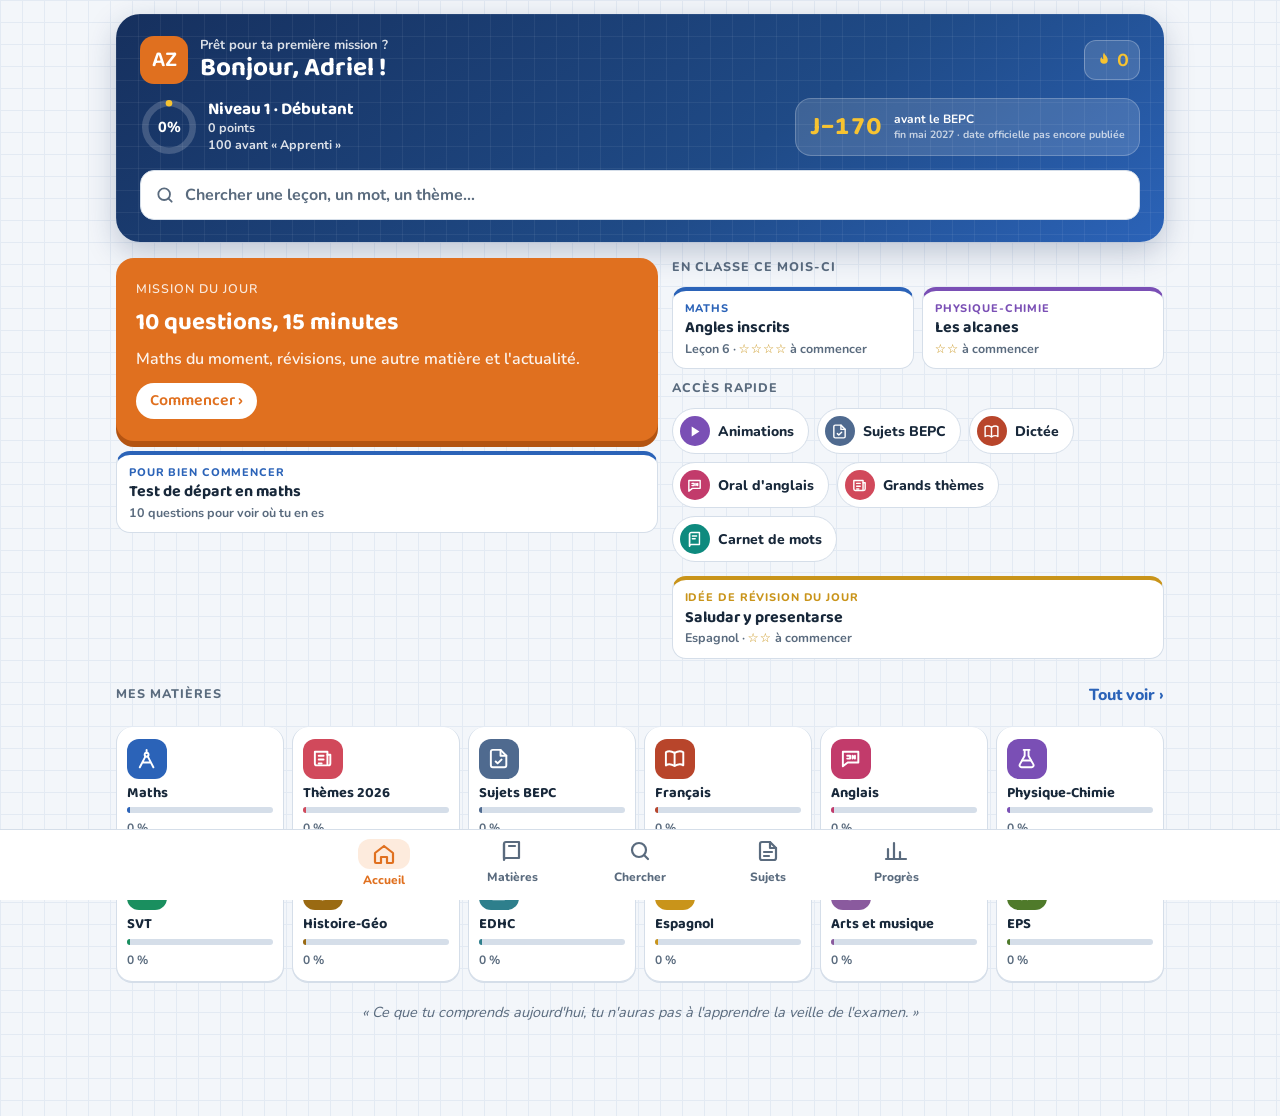
==== commit 7ed0d260: "Accueil : plus de doublon test de départ / reprendre, avancement au lieu du nom de matière répété Co" ====
--- a/index.html
+++ b/index.html
@@ -181,6 +181,7 @@
 .nav button svg{width:24px;height:24px}
 .nav button[aria-current="page"]{color:var(--orange)}
 .cache,[hidden]{display:none!important}
+.etoiles-mini{color:var(--or);letter-spacing:1px}
 .bulle-mot{position:fixed;left:50%;transform:translateX(-50%);bottom:calc(84px + env(safe-area-inset-bottom,0px));width:min(520px,calc(100% - 24px));z-index:30;background:var(--carte);border:2px solid #0E8A7E;border-radius:18px;padding:12px 14px 14px;box-shadow:0 12px 34px rgba(10,30,50,.28);display:grid;gap:6px;animation:bulle-entree .18s ease-out}
 @keyframes bulle-entree{from{opacity:0;transform:translate(-50%,10px)}to{opacity:1;transform:translate(-50%,0)}}
 .bulle-tete{display:flex;justify-content:space-between;align-items:center;font-size:12px;font-weight:800;letter-spacing:.06em;text-transform:uppercase;color:#0E8A7E}
@@ -4805,9 +4806,11 @@
     if (d.e === "oral") return { titre: "Oral d'anglais", sous: "Anglais", couleur: "#C23B6B", icone: "En" };
     return null;
   }
-  function carteMini(c, etiquette) {
-    const M = matiereDe(c.matiere);
-    return `<button type="button" class="carte-mini" data-chap="${c.id}" style="--c:${M.couleur}"><span class="etiquette">${etiquette}</span><b>${majuscule(c.titre.replace(/^[^·]+· /, ""))}</b><small>${M.nom}</small></button>`;
+  function carteMini(c, etiquette, avecMatiere) {
+    const M = matiereDe(c.matiere), et = etoiles(c), n = c.niveaux.length;
+    const lecon = c.matiere === "maths" && c.num && c.num !== "0" ? "Leçon " + c.num + " · " : "";
+    const avance = et === 0 ? "à commencer" : et === n ? "maîtrisée ✓" : et + "/" + n + " réussis";
+    return `<button type="button" class="carte-mini" data-chap="${c.id}" style="--c:${M.couleur}"><span class="etiquette">${etiquette}</span><b>${majuscule(c.titre.replace(/^[^·]+· /, ""))}</b><small>${avecMatiere ? M.nom + " · " : lecon}<span class="etoiles-mini" aria-label="${et} niveau(x) réussi(s) sur ${n}">${"★".repeat(et)}${"☆".repeat(n - et)}</span> ${avance}</small></button>`;
   }
   const CITATIONS = [
     "Chaque petite séance compte : 15 minutes par jour, c'est plus de 60 heures avant le BEPC.",
@@ -4848,14 +4851,14 @@
             <span class="mission-cta">${faite ? "Refaire une mission" : "Commencer"} ›</span>
           </button>
           ${d ? `<button type="button" class="reprendre" id="reprendre" style="--c:${d.couleur}"><span class="icone" style="background:${d.couleur}">${d.icone}</span><span class="txt"><small>Reprendre là où tu t'es arrêté</small><b>${d.titre}</b><small>${d.sous}</small></span><span class="fleche">›</span></button>` : ""}
-          ${debut ? `<button type="button" class="carte-mini" data-chap="bases" style="--c:var(--bleu)"><span class="etiquette">Pour bien commencer</span><b>Test de départ en maths</b><small>10 questions pour voir où tu en es</small></button>` : ""}
+          ${debut && !(etat.dernier && etat.dernier.e === "chapitre" && etat.dernier.p === "bases") ? `<button type="button" class="carte-mini" data-chap="bases" style="--c:var(--bleu)"><span class="etiquette">Pour bien commencer</span><b>Test de départ en maths</b><small>10 questions pour voir où tu en es</small></button>` : ""}
         </div>
         <div class="col">
           <span class="etiquette">En classe ce mois-ci</span>
           <div class="deux-mini">${carteMini(lecon, "Maths")}${carteMini(pc, "Physique-Chimie")}</div>
           <span class="etiquette">Accès rapide</span>
           <div class="raccourcis">${pastilles.map(([id, n, c, svgI]) => `<button type="button" class="raccourci" data-raccourci="${id}" style="--c:${c}"><span class="raccourci-ic">${svgI}</span>${n}</button>`).join("")}</div>
-          ${carteMini(autre, "Idée de révision du jour")}
+          ${carteMini(autre, "Idée de révision du jour", true)}
         </div>
       </div>
       <div class="titre-section"><span class="etiquette">Mes matières</span><button type="button" class="lien" id="tout-voir">Tout voir ›</button></div>
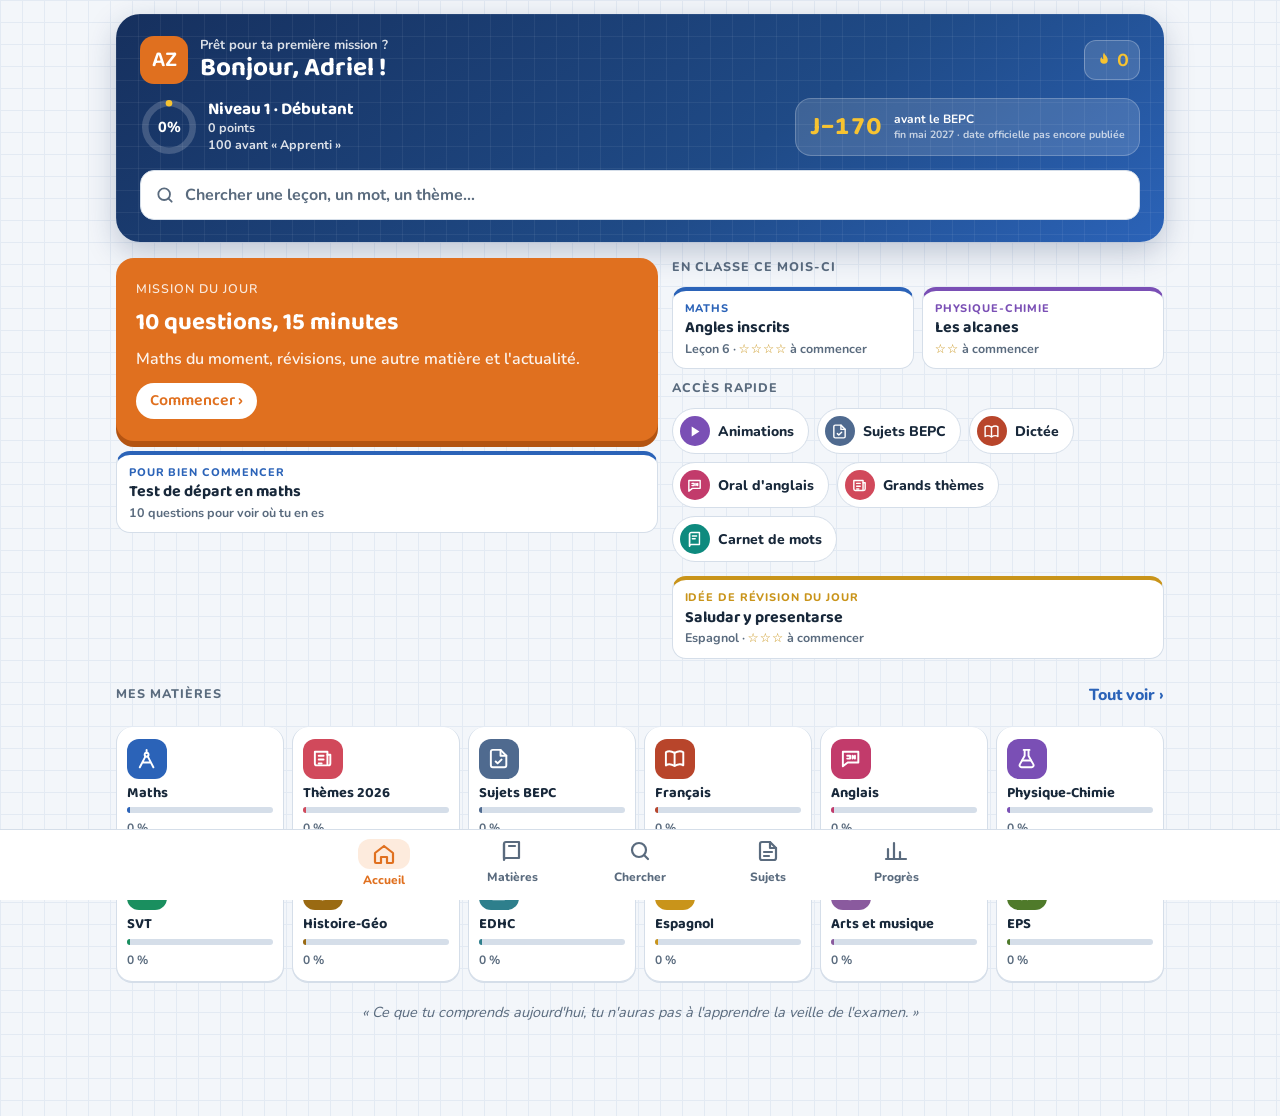
==== commit afdc587a: "Anglais et espagnol : vraies leçons (tableaux, exemples audio, pièges), écoute partout, niveau J'écr" ====
--- a/index.html
+++ b/index.html
@@ -181,6 +181,44 @@
 .nav button svg{width:24px;height:24px}
 .nav button[aria-current="page"]{color:var(--orange)}
 .cache,[hidden]{display:none!important}
+.tab-l{display:grid;gap:6px}
+.tab-defil{overflow-x:auto;border:1px solid var(--trait);border-radius:12px}
+.tab-l table{border-collapse:collapse;width:100%;font-size:14.5px}
+.tab-l th{background:var(--bleu-doux);color:var(--bleu);text-align:left;padding:8px 10px;font-size:12.5px;letter-spacing:.03em}
+.tab-l td{padding:8px 10px;border-top:1px solid var(--trait);vertical-align:top;overflow-wrap:normal;hyphens:none}
+@media (max-width:480px){.tab-l table{font-size:13.5px}.tab-l th,.tab-l td{padding:7px 6px}}
+@media (max-width:380px){.tab-l th,.tab-l td{padding:7px 3px}.tab-l td:first-child,.tab-l th:first-child{padding-left:8px}}
+.tab-l td[lang]{font-weight:700}
+.tab-l td > span[lang]{font-weight:700;display:block}
+.tr-l{display:block;color:var(--encre-2);font-size:13px}
+.tab-l tbody tr:nth-child(even) td{background:var(--papier)}
+.ex-l-liste{display:grid;gap:8px}
+.ex-l{display:grid;grid-template-columns:auto 1fr;column-gap:10px;align-items:center;background:var(--papier);border-radius:12px;padding:9px 12px}
+.ex-l > span[lang]{font-weight:800;font-size:16px;grid-column:2}
+.ex-l > small{grid-column:2;color:var(--encre-2);font-size:14px}
+.ex-l > .ecouter{grid-row:1 / span 2}
+.pieges-l{border:1.5px solid var(--rouge);background:var(--rouge-doux);border-radius:12px;padding:10px 14px;display:grid;gap:6px}
+.pieges-l .etiquette{color:var(--rouge)}
+.pieges-l ul{margin:0;padding-left:18px;display:grid;gap:8px}
+.pieges-l li small{display:block;color:var(--encre-2);font-size:13.5px}
+.faux-l{text-decoration:line-through;text-decoration-color:var(--rouge);color:var(--encre-2)}
+.consigne-l{color:var(--encre-2);font-weight:700;font-size:15px}
+.phrase-trou{font-size:21px;font-weight:800;line-height:1.45}
+.phrase-trou .trou{display:inline-block;min-width:64px;border-bottom:3px dashed var(--bleu);color:var(--bleu);text-align:center}
+.sens-l{color:var(--encre-2);font-size:14.5px}
+.sens-ordre{font-size:19px;font-weight:800;line-height:1.4}
+.ecrit-rep{width:100%;border:2px solid var(--trait);border-radius:14px;background:var(--carte);padding:13px 14px;font-size:20px;font-weight:700}
+.ecrit-rep:focus{border-color:var(--bleu);outline:none}
+.accents{display:flex;gap:6px;flex-wrap:wrap}
+.accents button{border:1px solid var(--trait);background:var(--carte);border-radius:10px;min-width:44px;height:44px;font-size:19px;font-weight:800;cursor:pointer}
+.ordre-phrase{min-height:62px;border:2px dashed var(--trait);border-radius:14px;padding:8px;display:flex;flex-wrap:wrap;gap:8px;align-items:center}
+.ordre-vide{color:var(--encre-2);font-size:14px;padding-left:4px}
+.ordre-tuiles{display:flex;flex-wrap:wrap;gap:8px}
+.tuile-mot{border:2px solid var(--trait);border-bottom-width:4px;background:var(--carte);border-radius:12px;padding:8px 12px;font-size:18px;font-weight:800;cursor:pointer}
+.ordre-phrase .tuile-mot{border-color:var(--bleu);background:var(--bleu-doux)}
+.tuile-mot.fixe{border-color:var(--or)}
+.tuile-mot.juste{border-color:var(--vert);background:var(--vert-doux)}
+.tuile-mot.faux{border-color:var(--rouge);background:var(--rouge-doux)}
 .etoiles-mini{color:var(--or);letter-spacing:1px}
 .bulle-mot{position:fixed;left:50%;transform:translateX(-50%);bottom:calc(84px + env(safe-area-inset-bottom,0px));width:min(520px,calc(100% - 24px));z-index:30;background:var(--carte);border:2px solid #0E8A7E;border-radius:18px;padding:12px 14px 14px;box-shadow:0 12px 34px rgba(10,30,50,.28);display:grid;gap:6px;animation:bulle-entree .18s ease-out}
 @keyframes bulle-entree{from{opacity:0;transform:translate(-50%,10px)}to{opacity:1;transform:translate(-50%,0)}}
@@ -2710,6 +2748,474 @@
           ["¿Qué ___ hacer después del colegio? (ir, tú)", "vas a", "voy a", "va a", "vamos a", "Tú : vas a + infinitif."]
         ] }
     ] };
+
+  // =========================================================
+  // Anglais et espagnol : vraies leçons, écoute, exercices où l'on écrit
+  // ecrire : [phrase à trous, [réponses acceptées], traduction, explication]
+  // ordre  : [phrase correcte, traduction]
+  // ecoute : [phrase entendue, bon sens, 3 faux sens, explication]
+  // =========================================================
+  const exL = (voix, lignes) => `<div class="ex-l-liste"><span class="etiquette">Exemples à écouter</span>${lignes.map(([p, f]) => `<div class="ex-l" data-voix="${voix}"><span lang="${voix.slice(0, 2)}">${p}</span><small>${f}</small></div>`).join("")}</div>`;
+  const tabL = (titre, langs, entetes, lignes) => `<div class="tab-l"><span class="etiquette">${titre}</span><div class="tab-defil"><table><thead><tr>${entetes.map(e => `<th>${e}</th>`).join("")}</tr></thead><tbody>${lignes.map(l => `<tr>${l.map((c, i) => `<td${langs[i] ? ` lang="${langs[i]}"` : ""}>${c}</td>`).join("")}</tr>`).join("")}</tbody></table></div></div>`;
+  const piegesL = (lang, liste) => `<div class="pieges-l"><span class="etiquette">Les pièges à éviter</span><ul>${liste.map(([faux, vrai, pourquoi]) => `<li><span class="faux-l" lang="${lang}">${faux}</span> → <b lang="${lang}">${vrai}</b><small>${pourquoi}</small></li>`).join("")}</ul></div>`;
+
+  const LANGUES_PLUS = {
+    // ---------------------------------------------------------------- ANGLAIS
+    "en-present": {
+      cours: rg("Present simple", "Pour une <b>habitude</b> ou une <b>vérité générale</b>. À he / she / it, on ajoute <b>-s</b> (he plays, she goes, he studies, she watches). Négation : don't / doesn't + base. Question : Do / Does + sujet + base.") +
+        rg("Present continuous", "Pour une action <b>en train de se passer</b> : be (am / is / are) + verbe en -ing. « I am studying now. »") +
+        rg("Mots repères", "Present simple : always, usually, often, sometimes, never, every day, on Sundays. Present continuous : now, right now, at the moment, today, this week, Look!, Listen!") +
+        tabL("Conjugaison de « to play »", ["", "en", "en"], ["Sujet", "Present simple", "Present continuous"], [["I", "I play", "I am playing"], ["you", "you play", "you are playing"], ["he / she / it", "she play<b>s</b>", "she is playing"], ["we", "we play", "we are playing"], ["they", "they play", "they are playing"]]) +
+        tabL("Affirmer, nier, questionner", ["", "en", "en"], ["Forme", "Present simple", "Present continuous"], [["Affirmation", "She plays.", "She is playing."], ["Négation", "She doesn't play.", "She isn't playing."], ["Question", "Does she play?", "Is she playing?"], ["Réponse courte", "Yes, she does. / No, she doesn't.", "Yes, she is. / No, she isn't."]]) +
+        exL("en-GB", [["My mother sells fruit at the market.", "Ma mère vend des fruits au marché. (habitude)"], ["The sun rises in the east.", "Le soleil se lève à l'est. (vérité générale)"], ["He doesn't eat meat.", "Il ne mange pas de viande."], ["Do you speak English? — Yes, I do.", "Parles-tu anglais ? — Oui."], ["Look! It is raining.", "Regarde ! Il pleut. (en ce moment)"], ["We are revising for the BEPC this week.", "Nous révisons pour le BEPC cette semaine."]]) +
+        piegesL("en", [["He go to school.", "He goes to school.", "À he / she / it, n'oublie pas le -s."], ["Does she plays?", "Does she play?", "Le -s est déjà sur does : le verbe reste à la base."], ["I am go to school.", "I go / I am going to school.", "Jamais be + base : c'est be + V-ing."], ["swiming, writting", "swimming, writing", "swim → swimming (on double) ; write → writing (le e tombe)."], ["I am knowing the answer.", "I know the answer.", "know, like, want, understand ne se mettent pas en -ing."]]),
+      ecoute: [
+        ["She goes to the market every Saturday.", "Elle va au marché tous les samedis.", "Elle est allée au marché samedi.", "Elle va aller au marché samedi.", "Elle n'aime pas le marché.", "goes + every Saturday : une habitude au présent."],
+        ["They are playing football at the moment.", "Ils jouent au football en ce moment.", "Ils ont joué au football hier.", "Ils vont jouer au football.", "Ils n'aiment pas le football.", "are playing + at the moment : action en cours."],
+        ["Does your brother speak English?", "Est-ce que ton frère parle anglais ?", "Ton frère parle anglais.", "Ton frère parlait anglais.", "Ton frère ne parle pas anglais.", "Does… ? : c'est une question au présent."],
+        ["I don't understand the question.", "Je ne comprends pas la question.", "Je comprends la question.", "Je n'ai pas compris la réponse.", "Je pose une question.", "don't = négation au présent."]
+      ],
+      ecrire: [
+        ["Awa ___ (go) to school on foot every day.", ["goes"], "Awa va à l'école à pied tous les jours.", "Habitude (every day) avec she : -s. Verbe en -o : go → goes."],
+        ["Listen! The baby ___ (cry).", ["is crying", "'s crying"], "Écoute ! Le bébé pleure.", "« Listen! » : action en cours → is + crying."],
+        ["My father ___ (not / like) rice.", ["doesn't like", "does not like"], "Mon père n'aime pas le riz.", "Négation à la 3e personne : doesn't + base (like, sans -s)."],
+        ["___ your sister play football? — Yes, she does.", ["does"], "Est-ce que ta sœur joue au football ? — Oui.", "Question avec she : Does + sujet + base."],
+        ["We ___ (watch) a film at the moment.", ["are watching", "'re watching"], "Nous regardons un film en ce moment.", "« at the moment » → are + watching."],
+        ["She ___ (study) English every evening.", ["studies"], "Elle étudie l'anglais chaque soir.", "Consonne + y → -ies : study → studies."],
+        ["They ___ (not / play) now; they are eating.", ["aren't playing", "are not playing"], "Ils ne jouent pas maintenant ; ils mangent.", "« now » : négation du present continuous → aren't + V-ing."],
+        ["Water ___ (boil) at 100 °C.", ["boils"], "L'eau bout à 100 °C.", "Vérité générale → present simple, avec -s pour it."]
+      ],
+      ordre: [
+        ["She usually gets up at six.", "Elle se lève d'habitude à six heures."],
+        ["Are you doing your homework now?", "Est-ce que tu fais tes devoirs maintenant ?"],
+        ["My brother doesn't like football.", "Mon frère n'aime pas le football."],
+        ["Where does your mother work?", "Où travaille ta mère ?"]
+      ]
+    },
+    "en-past": {
+      cours: rg("Past simple", "Pour une action <b>terminée</b> à un moment précis du passé : yesterday, last week, last year, in 2020, two days ago. Verbes réguliers : <b>-ed</b> (played, visited). Négation : didn't + base. Question : Did + sujet + base.") +
+        rg("Verbes irréguliers", "Ils ne prennent pas -ed : il faut les apprendre par cœur (tableau ci-dessous). Le 2e mot sert au past simple, le 3e (participe passé) sert au present perfect et au passif.") +
+        rg("Past continuous", "Action <b>en cours</b> dans le passé : was / were + V-ing. On l'utilise souvent avec when : « I was reading when he arrived. »") +
+        rg("Orthographe du -ed", "stop → stopped (on double la consonne) ; study → studied (y → ied) ; like → liked (e + d).") +
+        tabL("Les verbes irréguliers les plus fréquents", ["en", "en", "en", ""], ["Base", "Past simple", "Participe passé", "Sens"], [["be", "was / were", "been", "être"], ["begin", "began", "begun", "commencer"], ["buy", "bought", "bought", "acheter"], ["come", "came", "come", "venir"], ["do", "did", "done", "faire"], ["eat", "ate", "eaten", "manger"], ["give", "gave", "given", "donner"], ["go", "went", "gone", "aller"], ["have", "had", "had", "avoir"], ["know", "knew", "known", "savoir, connaître"], ["make", "made", "made", "faire, fabriquer"], ["say", "said", "said", "dire"], ["see", "saw", "seen", "voir"], ["take", "took", "taken", "prendre"], ["tell", "told", "told", "dire, raconter"], ["write", "wrote", "written", "écrire"]]) +
+        tabL("Affirmer, nier, questionner", ["", "en", "en"], ["Forme", "Verbe régulier", "Verbe irrégulier"], [["Affirmation", "She played.", "She went."], ["Négation", "She didn't play.", "She didn't go."], ["Question", "Did she play?", "Did she go?"]]) +
+        exL("en-GB", [["Yesterday, I visited my grandmother in Bouaké.", "Hier, j'ai rendu visite à ma grand-mère à Bouaké."], ["We went to Assinie last holidays.", "Nous sommes allés à Assinie aux dernières vacances."], ["She didn't come to school on Monday.", "Elle n'est pas venue à l'école lundi."], ["Did you watch the match? — Yes, I did.", "As-tu regardé le match ? — Oui."], ["Ten years ago, there was no bridge here.", "Il y a dix ans, il n'y avait pas de pont ici."], ["I was sleeping when the phone rang.", "Je dormais quand le téléphone a sonné."]]) +
+        piegesL("en", [["I goed to school.", "I went to school.", "go est irrégulier : went."], ["Did you went?", "Did you go?", "Après did, le verbe revient à la base."], ["She didn't came.", "She didn't come.", "Même règle avec didn't."], ["stoped, studyed", "stopped, studied", "Attention à l'orthographe du -ed."], ["I have seen him yesterday.", "I saw him yesterday.", "Avec une date passée précise (yesterday), c'est le past simple."]]),
+      ecoute: [
+        ["I went to Abidjan with my uncle last week.", "Je suis allé à Abidjan avec mon oncle la semaine dernière.", "Je vais à Abidjan avec mon oncle la semaine prochaine.", "Mon oncle habite à Abidjan.", "Je vais souvent à Abidjan.", "went = passé de go ; last week = la semaine dernière."],
+        ["Did you finish your homework?", "As-tu fini tes devoirs ?", "Finis tes devoirs !", "Tu finiras tes devoirs ?", "Tu n'as pas de devoirs ?", "Did… ? : question au passé."],
+        ["She didn't eat at the canteen.", "Elle n'a pas mangé à la cantine.", "Elle a mangé à la cantine.", "Elle mange à la cantine.", "Elle va manger à la cantine.", "didn't eat : négation au passé."],
+        ["We were sleeping when the rain started.", "Nous dormions quand la pluie a commencé.", "Nous dormirons quand il pleuvra.", "Nous avons dormi sous la pluie.", "Nous ne dormons pas quand il pleut.", "were sleeping : action en cours dans le passé."]
+      ],
+      ecrire: [
+        ["Last Sunday, we ___ (go) to church.", ["went"], "Dimanche dernier, nous sommes allés à l'église.", "« Last Sunday » : past simple. go → went."],
+        ["She ___ (buy) a new dress yesterday.", ["bought"], "Elle a acheté une nouvelle robe hier.", "buy → bought (irrégulier, à ne pas confondre avec brought)."],
+        ["I ___ (not / see) Kofi at the party.", ["didn't see", "did not see"], "Je n'ai pas vu Kofi à la fête.", "didn't + base : see (et non saw)."],
+        ["___ you finish your homework last night?", ["did"], "As-tu fini tes devoirs hier soir ?", "Question au passé : Did + sujet + base."],
+        ["The teacher ___ (write) the date on the board.", ["wrote"], "Le professeur a écrit la date au tableau.", "write → wrote → written."],
+        ["They ___ (stop) the car in front of the school.", ["stopped"], "Ils ont arrêté la voiture devant l'école.", "Verbe court consonne-voyelle-consonne : on double : stopped."],
+        ["He ___ (study) all night before the test.", ["studied"], "Il a étudié toute la nuit avant le contrôle.", "Consonne + y → -ied : studied."],
+        ["I ___ (read) when the lights went off.", ["was reading"], "Je lisais quand la lumière s'est éteinte.", "Action en cours dans le passé : was + V-ing."]
+      ],
+      ordre: [
+        ["We visited the port last year.", "Nous avons visité le port l'année dernière."],
+        ["Did you see the match yesterday?", "As-tu vu le match hier ?"],
+        ["She didn't go to school on Monday.", "Elle n'est pas allée à l'école lundi."],
+        ["They were playing when it started to rain.", "Ils jouaient quand il a commencé à pleuvoir."]
+      ]
+    },
+    "en-perfect": {
+      cours: rg("Formation", "<b>have / has + participe passé</b> : I have finished, she has written. Forme courte : I've, she's. Négation : haven't / hasn't. Question : Have you… ? Has she… ?") +
+        rg("Emplois", "1) Une action passée dont le résultat compte <b>maintenant</b> : « I have lost my pen » (je ne l'ai plus). 2) Une <b>expérience</b> : ever (déjà, dans une question), never (jamais). 3) Une durée qui <b>continue</b> jusqu'à maintenant, avec for ou since.") +
+        rg("For ou since ?", "<b>for</b> + une durée : for two hours, for three years. <b>since</b> + un point de départ : since Monday, since 2020, since I was a child. En français, c'est le même mot : « depuis ».") +
+        rg("Already, yet, just", "<b>already</b> = déjà (phrase affirmative) ; <b>yet</b> = pas encore (négation) ou déjà (question), en fin de phrase ; <b>just</b> = venir de.") +
+        tabL("Conjugaison de « to finish »", ["", "en", "en", "en"], ["Sujet", "Affirmation", "Négation", "Question"], [["I / you / we / they", "I have finished", "I haven't finished", "Have you finished?"], ["he / she / it", "she has finished", "she hasn't finished", "Has she finished?"]]) +
+        tabL("For ou since ?", ["en", "en"], ["for (une durée)", "since (un point de départ)"], [["for two hours", "since eight o'clock"], ["for three days", "since Monday"], ["for five years", "since 2020"], ["for a long time", "since I was a child"]]) +
+        exL("en-GB", [["I have lived in Yamoussoukro since 2019.", "J'habite à Yamoussoukro depuis 2019."], ["She has studied English for four years.", "Elle étudie l'anglais depuis quatre ans."], ["Have you ever been to Ghana? — No, never.", "Es-tu déjà allé au Ghana ? — Non, jamais."], ["I have already done my exercises.", "J'ai déjà fait mes exercices."], ["He hasn't finished yet.", "Il n'a pas encore fini."], ["They have just arrived.", "Ils viennent d'arriver."]]) +
+        piegesL("en", [["I live here since 2020.", "I have lived here since 2020.", "« depuis » + présent en français = present perfect en anglais."], ["for 2020", "since 2020", "2020 est un point de départ, pas une durée."], ["She have finished.", "She has finished.", "À he / she / it : has."], ["I haven't finished already.", "I haven't finished yet.", "Dans une négation : yet."], ["I have seen him yesterday.", "I saw him yesterday.", "Moment passé précis → past simple."]]),
+      ecoute: [
+        ["I have lived here since 2015.", "J'habite ici depuis 2015.", "J'ai habité ici en 2015.", "J'habiterai ici en 2015.", "Je n'ai jamais habité ici.", "have lived + since = depuis."],
+        ["Have you ever been to Man?", "Es-tu déjà allé à Man ?", "Vas-tu aller à Man ?", "Habites-tu à Man ?", "Pourquoi es-tu à Man ?", "Have you ever… ? = As-tu déjà… ?"],
+        ["She hasn't finished yet.", "Elle n'a pas encore fini.", "Elle a déjà fini.", "Elle vient de finir.", "Elle finira bientôt.", "hasn't… yet = pas encore."],
+        ["They have just left.", "Ils viennent de partir.", "Ils vont partir.", "Ils sont partis depuis longtemps.", "Ils ne sont pas partis.", "have just + participe passé = venir de."]
+      ],
+      ecrire: [
+        ["I ___ (live) in Daloa since 2018.", ["have lived", "'ve lived"], "J'habite à Daloa depuis 2018.", "« depuis » + point de départ → have + lived."],
+        ["She has been our teacher ___ three years.", ["for"], "Elle est notre professeure depuis trois ans.", "three years = une durée → for."],
+        ["We have known him ___ 2021.", ["since"], "Nous le connaissons depuis 2021.", "2021 = un point de départ → since."],
+        ["He ___ (not / finish) his homework yet.", ["hasn't finished", "has not finished"], "Il n'a pas encore fini ses devoirs.", "he → hasn't + participe passé."],
+        ["___ you ever eaten attiéké?", ["have"], "As-tu déjà mangé de l'attiéké ?", "Question : Have + sujet + participe passé."],
+        ["They have ___ arrived. (Ils viennent d'arriver.)", ["just"], "Ils viennent d'arriver.", "« venir de » → just."],
+        ["I have ___ (write) three letters.", ["written"], "J'ai écrit trois lettres.", "write → wrote → written : il faut le participe passé."],
+        ["Have you done your exercises ___? (déjà ?)", ["yet"], "As-tu déjà fait tes exercices ?", "Dans une question, « déjà » en fin de phrase = yet."]
+      ],
+      ordre: [
+        ["I have never seen the sea.", "Je n'ai jamais vu la mer."],
+        ["She has lived here for ten years.", "Elle habite ici depuis dix ans."],
+        ["Have you finished your homework yet?", "As-tu déjà fini tes devoirs ?"],
+        ["We have just eaten.", "Nous venons de manger."]
+      ]
+    },
+    "en-future": {
+      cours: rg("Will", "Prédiction ou décision prise <b>sur le moment</b> : « It will be hot tomorrow. » « I'll help you. » will + base, à toutes les personnes. Négation : won't. Question : Will you… ?") +
+        rg("Be going to", "Un <b>projet</b> déjà décidé, ou quelque chose qu'on voit arriver : « I am going to study medicine. » « Look at the clouds! It is going to rain. »") +
+        rg("If, type 1 (possible)", "<b>If + présent, will + base</b> : « If you study, you will pass. » Jamais will juste après if.") +
+        rg("If, type 2 (imaginaire)", "<b>If + past, would + base</b> : « If I were rich, I would build a school. » Avec be, on dit were à toutes les personnes.") +
+        tabL("Will et be going to", ["", "en", "en"], ["Forme", "will", "be going to"], [["Affirmation", "I will go (I'll go)", "I am going to go"], ["Négation", "I won't go", "I'm not going to go"], ["Question", "Will you go?", "Are you going to go?"]]) +
+        tabL("Les phrases avec if", ["", "en", "en", "en"], ["Type", "Condition", "Résultat", "Exemple"], [["1 · possible", "if + présent", "will + base", "If it rains, we will stay at home."], ["2 · imaginaire", "if + past", "would + base", "If I had money, I would buy a bike."]]) +
+        exL("en-GB", [["It will be hot tomorrow.", "Il fera chaud demain. (prédiction)"], ["The bag is heavy. — Don't worry, I'll carry it.", "Le sac est lourd. — Ne t'inquiète pas, je vais le porter. (décision sur le moment)"], ["Next year, I am going to study at the lycée.", "L'année prochaine, je vais étudier au lycée. (projet)"], ["Look at the clouds! It is going to rain.", "Regarde les nuages ! Il va pleuvoir."], ["If you study every day, you will pass your BEPC.", "Si tu étudies chaque jour, tu réussiras ton BEPC."], ["If I were the minister, I would build more schools.", "Si j'étais ministre, je construirais plus d'écoles."]]) +
+        piegesL("en", [["If it will rain…", "If it rains…", "Jamais will juste après if."], ["I will to go.", "I will go.", "will + base, sans to."], ["She wills come.", "She will come.", "will ne prend jamais de -s."], ["If I would have money…", "If I had money…", "Type 2 : if + past."], ["I am going study.", "I am going to study.", "N'oublie pas le to."]]),
+      ecoute: [
+        ["If it rains, the match will be cancelled.", "S'il pleut, le match sera annulé.", "Il a plu et le match a été annulé.", "Le match a lieu même s'il pleut.", "Il ne pleut jamais pendant les matchs.", "If + présent, will… : une condition possible."],
+        ["I'm going to visit my grandparents next week.", "Je vais rendre visite à mes grands-parents la semaine prochaine.", "J'ai rendu visite à mes grands-parents la semaine dernière.", "Mes grands-parents viennent me voir.", "Je rends visite à mes grands-parents chaque semaine.", "going to + next week : un projet."],
+        ["What would you do if you were the president?", "Que ferais-tu si tu étais président ?", "Que fais-tu quand tu vois le président ?", "Le président a-t-il fait cela ?", "Veux-tu devenir président ?", "would + if + past : une situation imaginaire."],
+        ["I won't be late tomorrow.", "Je ne serai pas en retard demain.", "J'étais en retard hier.", "Je serai en retard demain.", "Je ne suis jamais en retard.", "won't = will not."]
+      ],
+      ecrire: [
+        ["If it ___ (rain), we will stay at home.", ["rains"], "S'il pleut, nous resterons à la maison.", "Après if (type 1) : présent, jamais will. it → rains."],
+        ["If you work hard, you ___ (pass) your exam.", ["will pass", "'ll pass"], "Si tu travailles dur, tu réussiras ton examen.", "Type 1 : if + présent, will + base."],
+        ["If I ___ (have) a lot of money, I would help poor children.", ["had"], "Si j'avais beaucoup d'argent, j'aiderais les enfants pauvres.", "Type 2 : if + past (had), would + base."],
+        ["If I were you, I ___ (study) more.", ["would study", "'d study"], "À ta place, j'étudierais davantage.", "Type 2 : would + base."],
+        ["Next year, I am going ___ (learn) Spanish.", ["to learn"], "L'année prochaine, je vais apprendre l'espagnol.", "be going to + base : n'oublie pas to."],
+        ["Don't worry, I ___ (not / tell) anybody.", ["won't tell", "will not tell"], "Ne t'inquiète pas, je ne le dirai à personne.", "Négation de will : won't + base."],
+        ["Look at those black clouds! It ___ (rain).", ["is going to rain", "'s going to rain"], "Regarde ces nuages noirs ! Il va pleuvoir.", "On voit le signe → be going to."],
+        ["___ you come to my birthday party? — Yes, I will.", ["will"], "Viendras-tu à mon anniversaire ? — Oui.", "Question au futur : Will + sujet + base."]
+      ],
+      ordre: [
+        ["If you study, you will pass.", "Si tu étudies, tu réussiras."],
+        ["I am going to be a doctor.", "Je vais être médecin."],
+        ["Will you help me tomorrow?", "M'aideras-tu demain ?"],
+        ["If I were rich, I would build a school.", "Si j'étais riche, je construirais une école."]
+      ]
+    },
+    "en-modals": {
+      cours: rg("Les modaux", "can, could, must, should, may, might + <b>base verbale</b>, sans to. Ils ne prennent <b>jamais de -s</b> : he can swim. Négation : can't, mustn't, shouldn't. Question : on inverse : Can you… ? Should I… ?") +
+        rg("Must ou have to ?", "<b>must</b> : obligation que l'on ressent ou une règle forte (You must wear a helmet). <b>have to</b> : obligation qui vient de l'extérieur, et il se conjugue (she has to, I had to). <b>mustn't</b> = c'est interdit ; <b>don't have to</b> = ce n'est pas obligatoire.") +
+        tabL("Sens de chaque modal", ["en", "", ""], ["Modal", "Sens", "Exemple"], [["can","capacité, permission","<span lang=\"en\">I can swim.</span><small class=\"tr-l\">Je sais nager.</small>"],["could","capacité passée, demande polie","<span lang=\"en\">Could you help me?</span><small class=\"tr-l\">Pourriez-vous m'aider ?</small>"],["must","obligation","<span lang=\"en\">You must wear a helmet.</span><small class=\"tr-l\">Tu dois porter un casque.</small>"],["mustn't","interdiction","<span lang=\"en\">You mustn't smoke here.</span><small class=\"tr-l\">Il est interdit de fumer ici.</small>"],["have to","obligation (règle extérieure)","<span lang=\"en\">I have to wear a uniform.</span><small class=\"tr-l\">Je dois porter un uniforme.</small>"],["don't have to","pas d'obligation","<span lang=\"en\">You don't have to pay.</span><small class=\"tr-l\">Tu n'es pas obligé de payer.</small>"],["should","conseil","<span lang=\"en\">You should sleep early.</span><small class=\"tr-l\">Tu devrais dormir tôt.</small>"],["may / might","possibilité, permission polie","<span lang=\"en\">It may rain. May I come in?</span><small class=\"tr-l\">Il se peut qu'il pleuve. Puis-je entrer ?</small>"]]) +
+        exL("en-GB", [["Can you speak Spanish? — Yes, I can.", "Sais-tu parler espagnol ? — Oui."], ["Pupils must respect the teacher.", "Les élèves doivent respecter le professeur."], ["You should drink a lot of water when it is hot.", "Tu devrais boire beaucoup d'eau quand il fait chaud."], ["He couldn't come because he was sick.", "Il n'a pas pu venir parce qu'il était malade."], ["You mustn't cheat during the exam.", "Il est interdit de tricher pendant l'examen."], ["You don't have to come on Saturday.", "Tu n'es pas obligé de venir samedi."]]) +
+        piegesL("en", [["He cans swim.", "He can swim.", "Jamais de -s aux modaux."], ["I must to go.", "I must go.", "Pas de to après un modal."], ["Can you to help me?", "Can you help me?", "Même règle dans la question."], ["You mustn't come. (= pas obligé)", "You don't have to come.", "mustn't = interdit ; don't have to = pas obligé."], ["He have to work.", "He has to work.", "have to se conjugue : he has to."]]),
+      ecoute: [
+        ["You mustn't use your phone during the test.", "Il est interdit d'utiliser ton téléphone pendant le contrôle.", "Tu dois utiliser ton téléphone pendant le contrôle.", "Tu peux utiliser ton téléphone après le contrôle.", "Ton téléphone est cassé.", "mustn't = interdiction."],
+        ["You should see a doctor.", "Tu devrais voir un médecin.", "Tu es médecin.", "Tu as vu un médecin.", "Le médecin veut te voir.", "should = conseil."],
+        ["Could you speak more slowly, please?", "Pourriez-vous parler plus lentement, s'il vous plaît ?", "Pouvez-vous parler plus fort ?", "Vous parlez trop vite.", "Pourquoi parlez-vous ?", "Could you… ? = une demande polie."],
+        ["I can't come to your party.", "Je ne peux pas venir à ta fête.", "Je viendrai à ta fête.", "Je suis venu à ta fête.", "Ta fête est annulée.", "can't = ne peut pas."]
+      ],
+      ecrire: [
+        ["You ___ smoke in the classroom. (interdiction)", ["mustn't", "must not"], "Il est interdit de fumer en classe.", "Interdiction → mustn't + base."],
+        ["You look tired. You ___ go to bed early. (conseil)", ["should"], "Tu as l'air fatigué. Tu devrais te coucher tôt.", "Conseil → should."],
+        ["My little brother ___ read. He is only three. (il ne sait pas)", ["can't", "cannot", "can not"], "Mon petit frère ne sait pas lire. Il n'a que trois ans.", "Capacité, à la forme négative → can't."],
+        ["___ I open the window, please? (permission polie)", ["may", "can", "could"], "Puis-je ouvrir la fenêtre, s'il vous plaît ?", "Permission polie : May I… ? (Can I… ? et Could I… ? sont aussi justes)."],
+        ["She ___ (have to) wear a uniform at school.", ["has to"], "Elle doit porter un uniforme à l'école.", "have to se conjugue : she has to."],
+        ["When I was five, I ___ swim. (capacité passée)", ["could"], "Quand j'avais cinq ans, je savais nager.", "Capacité dans le passé → could."],
+        ["Take your umbrella: it ___ rain this afternoon. (possibilité)", ["may", "might"], "Prends ton parapluie : il se peut qu'il pleuve cet après-midi.", "Possibilité → may ou might."],
+        ["Tomorrow is Sunday: you ___ get up early. (pas obligé)", ["don't have to", "do not have to"], "Demain c'est dimanche : tu n'es pas obligé de te lever tôt.", "Pas d'obligation → don't have to (et non mustn't)."]
+      ],
+      ordre: [
+        ["You should sleep under a mosquito net.", "Tu devrais dormir sous une moustiquaire."],
+        ["Can you help me, please?", "Peux-tu m'aider, s'il te plaît ?"],
+        ["We must respect the rules.", "Nous devons respecter les règles."],
+        ["You mustn't throw rubbish in the gutter.", "Tu ne dois pas jeter d'ordures dans le caniveau."]
+      ]
+    },
+    "en-compare": {
+      cours: rg("Adjectif court (1 syllabe)", "Comparatif : adjectif + <b>-er than</b> (taller than). Superlatif : <b>the</b> + adjectif + <b>-est</b> (the tallest).") +
+        rg("Adjectif long (2 syllabes ou plus)", "Comparatif : <b>more</b> + adjectif + than (more beautiful than). Superlatif : <b>the most</b> + adjectif (the most beautiful). Les adjectifs en -y font -ier / -iest : happy → happier → the happiest.") +
+        rg("Égalité et infériorité", "<b>as … as</b> = aussi … que (as tall as). <b>not as … as</b> ou <b>less … than</b> = moins … que.") +
+        tabL("Comparatif et superlatif", ["en", "en", "en"], ["Adjectif", "Comparatif", "Superlatif"], [["tall (court)", "taller than", "the tallest"], ["large (finit par e)", "larger than", "the largest"], ["big (consonne-voyelle-consonne)", "bigger than", "the biggest"], ["happy, easy (finit par y)", "happier than", "the happiest"], ["beautiful (long)", "more beautiful than", "the most beautiful"], ["good (irrégulier)", "better than", "the best"], ["bad (irrégulier)", "worse than", "the worst"], ["far (irrégulier)", "farther / further than", "the farthest"]]) +
+        exL("en-GB", [["Abidjan is bigger than Bouaké.", "Abidjan est plus grande que Bouaké."], ["Mount Nimba is the highest mountain in Côte d'Ivoire.", "Le mont Nimba est la plus haute montagne de Côte d'Ivoire."], ["For me, maths is more difficult than music.", "Pour moi, les maths sont plus difficiles que la musique."], ["This is the best day of my life.", "C'est le plus beau jour de ma vie."], ["My bag is as heavy as yours.", "Mon sac est aussi lourd que le tien."], ["Awa is less tall than her sister.", "Awa est moins grande que sa sœur."]]) +
+        piegesL("en", [["more big", "bigger", "Adjectif court : -er, pas more."], ["difficulter", "more difficult", "Adjectif long : more."], ["gooder, the goodest", "better, the best", "good est irrégulier."], ["taller that", "taller than", "« que » dans une comparaison = than."], ["the most tallest", "the tallest", "Jamais most et -est ensemble."]]),
+      ecoute: [
+        ["Kofi is taller than his brother.", "Kofi est plus grand que son frère.", "Kofi est plus petit que son frère.", "Kofi est aussi grand que son frère.", "Kofi est le plus grand de la famille.", "taller than = plus grand que."],
+        ["This is the most beautiful beach in the country.", "C'est la plus belle plage du pays.", "Cette plage est plus belle que l'autre.", "Cette plage n'est pas belle.", "Il y a beaucoup de belles plages.", "the most + adjectif = le plus…"],
+        ["My marks are worse than last year.", "Mes notes sont moins bonnes que l'année dernière.", "Mes notes sont meilleures que l'année dernière.", "Mes notes sont les mêmes que l'année dernière.", "Je n'ai pas eu de notes l'année dernière.", "worse = pire, plus mauvais."],
+        ["Aya is as old as me.", "Aya a le même âge que moi.", "Aya est plus âgée que moi.", "Aya est plus jeune que moi.", "Aya est très vieille.", "as old as = aussi âgé que."]
+      ],
+      ecrire: [
+        ["An elephant is ___ (big) than a dog.", ["bigger"], "Un éléphant est plus gros qu'un chien.", "big : consonne-voyelle-consonne → on double le g : bigger."],
+        ["Maths is ___ (difficult) than drawing.", ["more difficult"], "Les maths sont plus difficiles que le dessin.", "Adjectif long → more + adjectif."],
+        ["This is the ___ (good) mango in the basket.", ["best"], "C'est la meilleure mangue du panier.", "good → better → the best."],
+        ["Today is ___ (hot) than yesterday.", ["hotter"], "Aujourd'hui, il fait plus chaud qu'hier.", "hot → hotter (on double le t)."],
+        ["Awa is the ___ (happy) girl in the class.", ["happiest"], "Awa est la fille la plus heureuse de la classe.", "happy → the happiest (y devient i)."],
+        ["The Nile is the ___ (long) river in Africa.", ["longest"], "Le Nil est le plus long fleuve d'Afrique.", "Superlatif court : the + -est."],
+        ["My brother is as tall ___ my father.", ["as"], "Mon frère est aussi grand que mon père.", "Égalité : as … as."],
+        ["Your mark is ___ (bad) than mine.", ["worse"], "Ta note est moins bonne que la mienne.", "bad → worse → the worst."]
+      ],
+      ordre: [
+        ["Abidjan is bigger than Daloa.", "Abidjan est plus grande que Daloa."],
+        ["She is the most intelligent pupil in the class.", "C'est l'élève la plus intelligente de la classe."],
+        ["My bag is as heavy as yours.", "Mon sac est aussi lourd que le tien."],
+        ["English is easier than Spanish for me.", "L'anglais est plus facile que l'espagnol pour moi."]
+      ]
+    },
+    "en-passive": {
+      cours: rg("La voix passive", "Le sujet <b>subit</b> l'action : <b>be (au bon temps) + participe passé</b>, puis by + l'agent si on le connaît. « Cocoa is grown in Côte d'Ivoire. » « The school was built by the villagers. »") +
+        rg("Le discours rapporté", "Quand on rapporte ce que quelqu'un a dit (he said…), on <b>recule d'un temps</b> : am / is → was ; present → past ; will → would ; can → could. Les pronoms et les repères changent : I → he / she, now → then, today → that day, tomorrow → the next day.") +
+        rg("Ordres et questions rapportés", "Ordre : told + personne + <b>to</b> + base (not to pour une interdiction). Question : asked + if (ou le mot interrogatif), <b>sans inversion</b> : « She asked me where I lived. »") +
+        tabL("Du actif au passif", ["", "en", "en"], ["Temps", "Actif", "Passif"], [["présent", "They grow cocoa.", "Cocoa is grown."], ["passé", "They built the bridge in 2014.", "The bridge was built in 2014."], ["present perfect", "They have repaired the road.", "The road has been repaired."], ["futur", "They will open the school.", "The school will be opened."], ["modal", "We must protect forests.", "Forests must be protected."]]) +
+        tabL("Du discours direct au discours rapporté", ["en", "en"], ["Il dit…", "Il a dit que…"], [["« I am tired. »", "He said (that) he was tired."], ["« I like mangoes. »", "She said she liked mangoes."], ["« I will come. »", "He said he would come."], ["« I can swim. »", "She said she could swim."], ["« Sit down! »", "The teacher told us to sit down."], ["« Don't talk! »", "He told me not to talk."], ["« Where do you live? »", "She asked me where I lived."]]) +
+        exL("en-GB", [["Cocoa is grown in the west of Côte d'Ivoire.", "Le cacao est cultivé dans l'ouest de la Côte d'Ivoire."], ["The Henri Konan Bédié bridge was opened in 2014.", "Le pont Henri Konan Bédié a été ouvert en 2014."], ["The letter was written by my cousin.", "La lettre a été écrite par mon cousin."], ["Awa said that she was hungry.", "Awa a dit qu'elle avait faim."], ["The teacher told us to close our books.", "Le professeur nous a dit de fermer nos livres."], ["He asked me if I liked football.", "Il m'a demandé si j'aimais le football."]]) +
+        piegesL("en", [["Cocoa is grow.", "Cocoa is grown.", "Le passif prend le participe passé."], ["The school built in 1990.", "The school was built in 1990.", "N'oublie pas be."], ["He said me…", "He told me… / He said to me…", "tell + personne ; say (to) + personne."], ["She said she is tired.", "She said she was tired.", "On recule d'un temps."], ["He asked me where did I live.", "He asked me where I lived.", "Pas d'inversion dans une question rapportée."]]),
+      ecoute: [
+        ["The school was built by the villagers.", "L'école a été construite par les villageois.", "Les villageois vont construire l'école.", "Les villageois vont à l'école.", "L'école construit un village.", "was built by = a été construit par."],
+        ["He said that he was sick.", "Il a dit qu'il était malade.", "Il dit qu'il sera malade.", "Il a dit qu'il n'était pas malade.", "Il est allé voir un malade.", "said that he was = a dit qu'il était."],
+        ["The teacher told us not to talk.", "Le professeur nous a dit de ne pas parler.", "Le professeur nous a dit de parler.", "Le professeur ne nous a pas parlé.", "Le professeur parle beaucoup.", "told us not to = nous a dit de ne pas."],
+        ["Cocoa is exported to Europe.", "Le cacao est exporté vers l'Europe.", "Le cacao vient d'Europe.", "L'Europe produit du cacao.", "Le cacao n'est pas exporté.", "is exported = est exporté (passif)."]
+      ],
+      ecrire: [
+        ["Cocoa ___ (grow) in Côte d'Ivoire.", ["is grown"], "Le cacao est cultivé en Côte d'Ivoire.", "Passif au présent : is + participe passé (grown)."],
+        ["This school ___ (build) in 1995.", ["was built"], "Cette école a été construite en 1995.", "Passif au passé : was + built."],
+        ["The windows ___ (clean) every Friday.", ["are cleaned"], "Les fenêtres sont nettoyées chaque vendredi.", "Sujet au pluriel → are + participe passé."],
+        ["The new road will ___ (open) next month.", ["be opened"], "La nouvelle route sera ouverte le mois prochain.", "Passif au futur : will be + participe passé."],
+        ["« I am tired. » → Awa said that she ___ tired.", ["was"], "Awa a dit qu'elle était fatiguée.", "On recule d'un temps : am → was."],
+        ["« I will help you. » → He said he ___ help me.", ["would"], "Il a dit qu'il m'aiderait.", "will → would."],
+        ["« Close the door! » → The teacher told me ___ the door.", ["to close"], "Le professeur m'a dit de fermer la porte.", "Ordre rapporté : told + personne + to + base."],
+        ["« I can swim. » → She said she ___ swim.", ["could"], "Elle a dit qu'elle savait nager.", "can → could."]
+      ],
+      ordre: [
+        ["The bridge was built in 2014.", "Le pont a été construit en 2014."],
+        ["English is spoken in Ghana.", "L'anglais est parlé au Ghana."],
+        ["She said that she was hungry.", "Elle a dit qu'elle avait faim."],
+        ["The teacher told us to sit down.", "Le professeur nous a dit de nous asseoir."]
+      ]
+    },
+    "en-relatives": {
+      cours: rg("Pronoms relatifs", "Ils relient deux phrases : <b>who</b> pour une personne, <b>which</b> pour une chose ou un animal, <b>that</b> pour les deux, <b>whose</b> pour la possession (dont le…), <b>where</b> pour un lieu, <b>when</b> pour un moment.") +
+        rg("Question tags", "Petite question à la fin (n'est-ce pas ?) : on reprend l'<b>auxiliaire</b> et le <b>pronom</b>, à la forme <b>inverse</b>. Phrase affirmative → tag négatif ; phrase négative → tag affirmatif. Sans auxiliaire, on prend do / does / did.") +
+        rg("Connecteurs", "Ils organisent un texte : ajouter (and, also, in addition), opposer (but, however, although), cause (because), conséquence (so, therefore), ordre (first, then, finally), conclure (in conclusion).") +
+        tabL("Les pronoms relatifs", ["en", "", ""], ["Pronom", "Pour", "Exemple"], [["who","une personne","<span lang=\"en\">The girl who sings is Aya.</span><small class=\"tr-l\">La fille qui chante est Aya.</small>"],["which","une chose, un animal","<span lang=\"en\">The book which I read is good.</span><small class=\"tr-l\">Le livre que j'ai lu est bien.</small>"],["that","personne ou chose","<span lang=\"en\">The man that helped me is a doctor.</span><small class=\"tr-l\">L'homme qui m'a aidé est médecin.</small>"],["whose","la possession","<span lang=\"en\">The boy whose father is a pilot…</span><small class=\"tr-l\">Le garçon dont le père est pilote…</small>"],["where","un lieu","<span lang=\"en\">The town where I live is Daloa.</span><small class=\"tr-l\">La ville où j'habite est Daloa.</small>"],["when","un moment","<span lang=\"en\">2026 is the year when…</span><small class=\"tr-l\">2026 est l'année où…</small>"]]) +
+        tabL("Les question tags", ["en", "en"], ["Phrase", "Tag"], [["You are Ivorian,", "aren't you?"], ["She isn't tired,", "is she?"], ["He plays football,", "doesn't he?"], ["They went to school,", "didn't they?"], ["You can swim,", "can't you?"], ["Let's go,", "shall we?"]]) +
+        tabL("Les connecteurs", ["", "en"], ["Pour…", "Connecteurs"], [["ajouter", "and, also, in addition, moreover"], ["opposer", "but, however, although"], ["donner la cause", "because, as"], ["donner la conséquence", "so, therefore"], ["mettre en ordre", "first, then, after that, finally"], ["conclure", "in conclusion, to sum up"]]) +
+        exL("en-GB", [["The woman who sells mangoes is my aunt.", "La femme qui vend des mangues est ma tante."], ["This is the house where I was born.", "C'est la maison où je suis né."], ["It is hot, isn't it?", "Il fait chaud, n'est-ce pas ?"], ["Although it was raining, we went to school.", "Bien qu'il pleuve, nous sommes allés à l'école."], ["I was sick, so I stayed at home.", "J'étais malade, donc je suis resté à la maison."]]) +
+        piegesL("en", [["The man which…", "The man who…", "Une personne → who."], ["The town where I live in.", "The town where I live.", "where remplace déjà « in »."], ["He plays football, isn't he?", "He plays football, doesn't he?", "Sans auxiliaire, on reprend do / does."], ["Although it rained, but we went.", "Although it rained, we went.", "Jamais although et but ensemble."], ["Because of it rains.", "Because it rains. / Because of the rain.", "because + phrase ; because of + nom."]]),
+      ecoute: [
+        ["The man who is talking is our new teacher.", "L'homme qui parle est notre nouveau professeur.", "Notre professeur ne parle pas.", "L'homme parle à notre professeur.", "Notre professeur est parti.", "who is talking = qui parle."],
+        ["You like football, don't you?", "Tu aimes le football, n'est-ce pas ?", "Tu n'aimes pas le football.", "Aimes-tu le basket ?", "Tu jouais au football.", "don't you? = n'est-ce pas ?"],
+        ["Although he was tired, he finished his homework.", "Bien qu'il soit fatigué, il a fini ses devoirs.", "Il était fatigué, donc il n'a pas fini ses devoirs.", "Il n'était pas fatigué.", "Il finira ses devoirs demain.", "Although = bien que."],
+        ["This is the village where my grandfather lives.", "C'est le village où vit mon grand-père.", "Mon grand-père a quitté le village.", "Mon grand-père vit en ville.", "Où est le village ?", "where = où."]
+      ],
+      ecrire: [
+        ["The boy ___ sits next to me is Kofi.", ["who", "that"], "Le garçon qui est assis à côté de moi est Kofi.", "Une personne → who (that est aussi juste)."],
+        ["This is the market ___ my mother sells fruit.", ["where"], "C'est le marché où ma mère vend des fruits.", "Un lieu → where."],
+        ["I have a friend ___ father is a pilot.", ["whose"], "J'ai un ami dont le père est pilote.", "La possession (dont le…) → whose."],
+        ["The phone ___ I bought is broken.", ["which", "that"], "Le téléphone que j'ai acheté est cassé.", "Une chose → which (that est aussi juste)."],
+        ["You are in form three, ___ you?", ["aren't"], "Tu es en 3e, n'est-ce pas ?", "Phrase affirmative avec are → tag négatif : aren't you?"],
+        ["She doesn't like rice, ___ she?", ["does"], "Elle n'aime pas le riz, n'est-ce pas ?", "Phrase négative (doesn't) → tag affirmatif : does she?"],
+        ["They went to Man, ___ they?", ["didn't"], "Ils sont allés à Man, n'est-ce pas ?", "Past simple affirmatif sans auxiliaire → didn't they?"],
+        ["It was raining, ___ we stayed at home. (conséquence)", ["so"], "Il pleuvait, donc nous sommes restés à la maison.", "Une conséquence → so."]
+      ],
+      ordre: [
+        ["The girl who sings is my sister.", "La fille qui chante est ma sœur."],
+        ["This is the town where I was born.", "C'est la ville où je suis né."],
+        ["It is hot today, isn't it?", "Il fait chaud aujourd'hui, n'est-ce pas ?"],
+        ["I stayed at home because I was sick.", "Je suis resté à la maison parce que j'étais malade."]
+      ]
+    },
+    "en-oral": {
+      coursPlus: tabL("Phrases utiles devant le jury", ["en", ""], ["Anglais", "Français"], [["Good morning, sir / madam.", "Bonjour, monsieur / madame."], ["My name is… I am fifteen years old.", "Je m'appelle… J'ai quinze ans."], ["I am in form three at…", "Je suis en 3e au…"], ["Could you repeat, please?", "Pouvez-vous répéter, s'il vous plaît ?"], ["I'm sorry, I don't understand.", "Désolé, je ne comprends pas."], ["In my opinion… / I think that…", "À mon avis… / Je pense que…"], ["I agree / I disagree because…", "Je suis d'accord / pas d'accord parce que…"], ["Thank you for listening.", "Merci de m'avoir écouté."]]) +
+        piegesL("en", [["I have fifteen years.", "I am fifteen (years old).", "L'âge se dit avec be."], ["I am agree.", "I agree.", "agree est un verbe : pas de am."], ["Good night! (en arrivant le soir)", "Good evening!", "Good night se dit pour partir ou dormir."], ["People is nice.", "People are nice.", "people est un pluriel."]]),
+      ecoute: [
+        ["Where do you live?", "Où habites-tu ?", "Que fais-tu ?", "Quel âge as-tu ?", "Comment vas-tu ?", "Where = où ; live = habiter."],
+        ["What is your favourite subject?", "Quelle est ta matière préférée ?", "Quel est ton sport préféré ?", "Qui est ton professeur préféré ?", "Aimes-tu l'école ?", "favourite subject = matière préférée."]
+      ],
+      ecrire: [
+        ["Good ___, sir. (le matin)", ["morning"], "Bonjour, monsieur.", "Le matin : Good morning ; l'après-midi : Good afternoon ; le soir : Good evening."],
+        ["I am fifteen ___ old.", ["years"], "J'ai quinze ans.", "L'âge : I am + nombre + years old (jamais « I have »)."],
+        ["I'm sorry, I don't ___. (je ne comprends pas)", ["understand"], "Désolé, je ne comprends pas.", "understand = comprendre."],
+        ["___ my opinion, social media is useful.", ["in"], "À mon avis, les réseaux sociaux sont utiles.", "« À mon avis » = In my opinion."],
+        ["I ___ with you. (je suis d'accord)", ["agree"], "Je suis d'accord avec toi.", "agree = être d'accord, sans am : I agree."],
+        ["Thank you ___ listening.", ["for"], "Merci de m'avoir écouté.", "Thank you for + V-ing."]
+      ],
+      ordre: [
+        ["Could you repeat, please?", "Pouvez-vous répéter, s'il vous plaît ?"],
+        ["My name is Adriel and I am fifteen.", "Je m'appelle Adriel et j'ai quinze ans."],
+        ["In my opinion, sport is important.", "À mon avis, le sport est important."],
+        ["I agree with you because it is true.", "Je suis d'accord avec toi parce que c'est vrai."]
+      ]
+    },
+
+    // ---------------------------------------------------------------- ESPAGNOL
+    "es-presentarse": {
+      coursPlus: tabL("Se présenter : questions et réponses", ["es", ""], ["Español", "Français"], [["¿Cómo te llamas? — Me llamo Adriel.", "Comment t'appelles-tu ? — Je m'appelle Adriel."], ["¿Cuántos años tienes? — Tengo quince años.", "Quel âge as-tu ? — J'ai quinze ans."], ["¿De dónde eres? — Soy de Costa de Marfil, soy marfileño.", "D'où es-tu ? — Je suis de Côte d'Ivoire, je suis ivoirien."], ["¿Dónde vives? — Vivo en Abiyán.", "Où habites-tu ? — J'habite à Abidjan."], ["¿En qué curso estás? — Estoy en tercero.", "En quelle classe es-tu ? — Je suis en 3e."], ["¿Qué tal? — Muy bien, gracias.", "Comment ça va ? — Très bien, merci."]]) +
+        exL("es-ES", [["Buenos días, profesor.", "Bonjour, monsieur le professeur."], ["Hola, me llamo Aya y tengo catorce años.", "Salut, je m'appelle Aya et j'ai quatorze ans."], ["Mi hermano se llama Kofi.", "Mon frère s'appelle Kofi."], ["Vivo en Daloa con mi familia.", "J'habite à Daloa avec ma famille."], ["Hasta mañana.", "À demain."]]) +
+        piegesL("es", [["Yo soy quince años.", "Tengo quince años.", "L'âge se dit avec tener (avoir)."], ["Me llamo es Aya.", "Me llamo Aya.", "me llamo veut déjà dire « je m'appelle »."], ["Soy ivoriano.", "Soy marfileño.", "Ivoirien = marfileño / marfileña."], ["Buenos tardes.", "Buenas tardes.", "tardes est féminin."], ["Cómo te llamas?", "¿Cómo te llamas?", "En espagnol, la question commence par ¿ et l'exclamation par ¡."]]),
+      ecoute: [
+        ["Me llamo Kofi y tengo quince años.", "Je m'appelle Kofi et j'ai quinze ans.", "Je m'appelle Kofi et j'ai cinq ans.", "Mon frère s'appelle Kofi.", "Kofi a quinze frères.", "Tengo quince años = j'ai quinze ans."],
+        ["¿De dónde eres?", "D'où es-tu ?", "Où vas-tu ?", "Qui es-tu ?", "Quel âge as-tu ?", "¿De dónde…? = d'où ?"],
+        ["Vivo en Yamusukro con mis padres.", "J'habite à Yamoussoukro avec mes parents.", "Mes parents habitent à Abidjan.", "Je vais à Yamoussoukro demain.", "Je vis seul à Yamoussoukro.", "vivo = j'habite ; mis padres = mes parents."],
+        ["Buenas tardes, ¿qué tal?", "Bonjour (l'après-midi), comment ça va ?", "Bonne nuit, à demain.", "Au revoir, à plus tard.", "Bonjour, comment t'appelles-tu ?", "buenas tardes = bon après-midi ; ¿qué tal? = comment ça va ?"]
+      ],
+      ecrire: [
+        ["¿Cómo te ___? — Me llamo Aya.", ["llamas"], "Comment t'appelles-tu ? — Je m'appelle Aya.", "llamarse : me llamo, te llamas, se llama."],
+        ["___ quince años. (j'ai)", ["tengo"], "J'ai quinze ans.", "L'âge se dit avec tener : tengo."],
+        ["Soy de Costa de Marfil, soy ___. (ivoirien)", ["marfileño"], "Je suis de Côte d'Ivoire, je suis ivoirien.", "ivoirien = marfileño (marfileña pour une fille)."],
+        ["Buenas ___. (bonsoir)", ["noches"], "Bonsoir.", "Le soir : buenas noches."],
+        ["___ en Bouaké. (j'habite)", ["vivo"], "J'habite à Bouaké.", "vivir → vivo (je)."],
+        ["¿Cuántos años ___? (as-tu)", ["tienes"], "Quel âge as-tu ?", "tener → tienes (tu)."],
+        ["Mi madre se ___ Ama.", ["llama"], "Ma mère s'appelle Ama.", "Elle s'appelle → se llama."],
+        ["Hasta ___. (à demain)", ["mañana"], "À demain.", "mañana = demain (et aussi le matin)."]
+      ],
+      ordre: [
+        ["Me llamo Aya y tengo catorce años.", "Je m'appelle Aya et j'ai quatorze ans."],
+        ["Vivo en Abiyán con mi familia.", "J'habite à Abidjan avec ma famille."],
+        ["¿Cuántos años tienes?", "Quel âge as-tu ?"],
+        ["Soy marfileño y estoy en tercero.", "Je suis ivoirien et je suis en 3e."]
+      ]
+    },
+    "es-ser-estar": {
+      coursPlus: tabL("Conjugaison au présent", ["", "es", "es"], ["Sujet", "SER", "ESTAR"], [["yo", "soy", "estoy"], ["tú", "eres", "estás"], ["él / ella / usted", "es", "está"], ["nosotros", "somos", "estamos"], ["vosotros", "sois", "estáis"], ["ellos / ellas / ustedes", "son", "están"]]) +
+        tabL("Quand utiliser ser ou estar ?", ["", ""], ["SER (ce qu'on est)", "ESTAR (où / comment on est)"], [["identité : Soy Adriel.", "lieu : Estoy en casa."], ["nationalité : Soy marfileño.", "état passager : Estoy cansado."], ["métier : Es médico.", "humeur : Está contenta."], ["caractère, description : Es alto.", "action en cours : Estoy estudiando."], ["l'heure : Son las tres.", ""]]) +
+        exL("es-ES", [["Soy alumno y soy marfileño.", "Je suis élève et je suis ivoirien."], ["Mi padre es médico.", "Mon père est médecin."], ["Hoy estoy cansado.", "Aujourd'hui je suis fatigué."], ["Abiyán está en el sur del país.", "Abidjan est dans le sud du pays."], ["Son las ocho.", "Il est huit heures."], ["Estamos estudiando para el BEPC.", "Nous sommes en train d'étudier pour le BEPC."]]) +
+        piegesL("es", [["Estoy marfileño.", "Soy marfileño.", "Nationalité → ser."], ["Soy en casa.", "Estoy en casa.", "Lieu → estar."], ["Es cansado. (aujourd'hui)", "Está cansado.", "État passager → estar."], ["Mi madre está profesora.", "Mi madre es profesora.", "Métier → ser."], ["Soy estudiando.", "Estoy estudiando.", "Action en cours → estar + gérondif."]]),
+      ecoute: [
+        ["Mi hermana está enferma hoy.", "Ma sœur est malade aujourd'hui.", "Ma sœur est infirmière.", "Ma sœur va bien aujourd'hui.", "Ma sœur est à l'hôpital depuis un an.", "está enferma : un état passager → estar."],
+        ["Mi tío es ingeniero.", "Mon oncle est ingénieur.", "Mon oncle est à l'usine.", "Mon oncle veut devenir ingénieur.", "Mon oncle est fatigué.", "es ingeniero : un métier → ser."],
+        ["Estamos en el mercado.", "Nous sommes au marché.", "Nous allons au marché.", "Nous sommes des commerçants.", "Le marché est fermé.", "estamos en = nous sommes (un lieu)."],
+        ["Son las siete de la mañana.", "Il est sept heures du matin.", "Il est sept heures du soir.", "J'ai sept ans.", "Nous serons sept demain.", "son las siete = il est sept heures."]
+      ],
+      ecrire: [
+        ["Yo ___ alumno del colegio. (ser)", ["soy"], "Je suis élève du collège.", "Identité → ser : soy."],
+        ["Hoy mi hermano ___ enfermo. (estar)", ["está"], "Aujourd'hui mon frère est malade.", "État passager → estar : está."],
+        ["Nosotros ___ en clase ahora.", ["estamos"], "Nous sommes en classe maintenant.", "Lieu → estar : estamos."],
+        ["Mis padres ___ marfileños.", ["son"], "Mes parents sont ivoiriens.", "Nationalité → ser : son."],
+        ["¿Dónde ___ tú? — Estoy en el mercado.", ["estás"], "Où es-tu ? — Je suis au marché.", "Lieu → estar : estás."],
+        ["Mi madre ___ profesora de español.", ["es"], "Ma mère est professeure d'espagnol.", "Métier → ser : es."],
+        ["___ las tres de la tarde.", ["son"], "Il est trois heures de l'après-midi.", "L'heure → ser : son las tres (mais es la una)."],
+        ["Yo ___ estudiando para el examen.", ["estoy"], "Je suis en train d'étudier pour l'examen.", "Action en cours : estar + gérondif."]
+      ],
+      ordre: [
+        ["Mi padre es médico en Abiyán.", "Mon père est médecin à Abidjan."],
+        ["Hoy estoy muy cansado.", "Aujourd'hui je suis très fatigué."],
+        ["La escuela está cerca de mi casa.", "L'école est près de chez moi."],
+        ["Somos alumnos de tercero.", "Nous sommes des élèves de 3e."]
+      ]
+    },
+    "es-presente": {
+      coursPlus: tabL("Les verbes réguliers", ["", "es", "es", "es"], ["Sujet", "hablar (parler)", "comer (manger)", "vivir (vivre)"], [["yo", "hablo", "como", "vivo"], ["tú", "hablas", "comes", "vives"], ["él / ella", "habla", "come", "vive"], ["nosotros", "hablamos", "comemos", "vivimos"], ["vosotros", "habláis", "coméis", "vivís"], ["ellos / ellas", "hablan", "comen", "viven"]]) +
+        tabL("Irréguliers : tener, hacer, ir", ["", "es", "es", "es"], ["Sujet", "tener (avoir)", "hacer (faire)", "ir (aller)"], [["yo", "tengo", "hago", "voy"], ["tú", "tienes", "haces", "vas"], ["él / ella", "tiene", "hace", "va"], ["nosotros", "tenemos", "hacemos", "vamos"], ["ellos / ellas", "tienen", "hacen", "van"]]) +
+        tabL("Irréguliers qui changent de voyelle", ["", "es", "es"], ["Sujet", "poder (o → ue)", "querer (e → ie)"], [["yo", "puedo", "quiero"], ["tú", "puedes", "quieres"], ["él / ella", "puede", "quiere"], ["nosotros", "podemos (pas de changement)", "queremos (pas de changement)"], ["ellos / ellas", "pueden", "quieren"]]) +
+        exL("es-ES", [["Hablo francés y un poco de español.", "Je parle français et un peu espagnol."], ["Mis padres viven en Korhogo.", "Mes parents vivent à Korhogo."], ["Comemos arroz todos los días.", "Nous mangeons du riz tous les jours."], ["Voy al colegio en autobús.", "Je vais au collège en bus."], ["¿Puedes ayudarme?", "Peux-tu m'aider ?"], ["Hago mis deberes por la tarde.", "Je fais mes devoirs l'après-midi."]]) +
+        piegesL("es", [["Yo teno.", "Yo tengo.", "tener est irrégulier : tengo."], ["Yo haco.", "Yo hago.", "hacer : hago."], ["Yo podo.", "Yo puedo.", "o → ue (sauf nosotros et vosotros : podemos)."], ["Nosotros vivemos.", "Nosotros vivimos.", "Verbes en -ir : -imos."], ["Voy a el colegio.", "Voy al colegio.", "a + el = al."]]),
+      ecoute: [
+        ["Vamos al mercado los sábados.", "Nous allons au marché le samedi.", "Nous sommes allés au marché samedi.", "Le marché est fermé le samedi.", "Nous vendons au marché.", "vamos = nous allons ; los sábados = chaque samedi."],
+        ["No puedo venir hoy.", "Je ne peux pas venir aujourd'hui.", "Je viens aujourd'hui.", "Je peux venir demain.", "Il ne peut pas venir.", "no puedo = je ne peux pas."],
+        ["Mi hermana quiere ser enfermera.", "Ma sœur veut être infirmière.", "Ma sœur est infirmière.", "Ma sœur n'aime pas les infirmières.", "Ma sœur était infirmière.", "quiere ser = veut être."],
+        ["¿Qué haces por la tarde?", "Que fais-tu l'après-midi ?", "Que fais-tu le matin ?", "Où vas-tu ce soir ?", "Qu'as-tu fait hier ?", "haces = tu fais ; por la tarde = l'après-midi."]
+      ],
+      ecrire: [
+        ["Yo ___ (hablar) francés y español.", ["hablo"], "Je parle français et espagnol.", "Verbe en -ar, yo : hablo."],
+        ["Nosotros ___ (vivir) en Daloa.", ["vivimos"], "Nous habitons à Daloa.", "Verbe en -ir, nosotros : -imos."],
+        ["Mis hermanos ___ (comer) en la cantina.", ["comen"], "Mes frères mangent à la cantine.", "Verbe en -er, ellos : -en."],
+        ["Yo ___ (tener) dos hermanas.", ["tengo"], "J'ai deux sœurs.", "tener est irrégulier : tengo."],
+        ["¿Tú ___ (ir) al mercado?", ["vas"], "Vas-tu au marché ?", "ir : voy, vas, va, vamos, vais, van."],
+        ["Yo no ___ (poder) salir hoy.", ["puedo"], "Je ne peux pas sortir aujourd'hui.", "poder : o → ue : puedo."],
+        ["Ella ___ (querer) ser médica.", ["quiere"], "Elle veut être médecin.", "querer : e → ie : quiere."],
+        ["Yo ___ (hacer) mis deberes cada noche.", ["hago"], "Je fais mes devoirs chaque soir.", "hacer : hago (je fais)."]
+      ],
+      ordre: [
+        ["Hablo francés y un poco de español.", "Je parle français et un peu espagnol."],
+        ["Mis padres viven en Korhogo.", "Mes parents vivent à Korhogo."],
+        ["Voy al colegio en bicicleta.", "Je vais au collège à vélo."],
+        ["¿Puedes ayudarme con los deberes?", "Peux-tu m'aider pour les devoirs ?"]
+      ]
+    },
+    "es-gustar": {
+      coursPlus: tabL("Gustar à toutes les personnes", ["es", "es", "es", ""], ["Pronom", "+ singulier ou infinitif", "+ pluriel", "Sens"], [["(a mí) me", "me gusta el fútbol", "me gustan los mangos", "j'aime"], ["(a ti) te", "te gusta", "te gustan", "tu aimes"], ["(a él / ella) le", "le gusta", "le gustan", "il / elle aime"], ["(a nosotros) nos", "nos gusta", "nos gustan", "nous aimons"], ["(a vosotros) os", "os gusta", "os gustan", "vous aimez"], ["(a ellos) les", "les gusta", "les gustan", "ils / elles aiment"]]) +
+        tabL("Du plus fort au plus faible", ["es", ""], ["Español", "Français"], [["me encanta", "j'adore"], ["me gusta mucho", "j'aime beaucoup"], ["me gusta", "j'aime"], ["no me gusta mucho", "je n'aime pas beaucoup"], ["no me gusta nada", "je n'aime pas du tout"], ["prefiero", "je préfère"]]) +
+        exL("es-ES", [["Me gusta el fútbol.", "J'aime le football."], ["Me gustan las matemáticas.", "J'aime les mathématiques."], ["A mi hermano le gusta bailar.", "Mon frère aime danser."], ["No nos gusta la lluvia.", "Nous n'aimons pas la pluie."], ["Me encanta la música.", "J'adore la musique."], ["¿Te gustan los mangos? — Sí, me gustan mucho.", "Aimes-tu les mangues ? — Oui, je les aime beaucoup."]]) +
+        piegesL("es", [["Yo gusto el fútbol.", "Me gusta el fútbol.", "Mot à mot : « le football me plaît »."], ["Me gusta los mangos.", "Me gustan los mangos.", "Nom au pluriel → gustan."], ["Me gustan bailar.", "Me gusta bailar.", "Devant un infinitif → gusta."], ["A mi hermano gusta…", "A mi hermano le gusta…", "N'oublie pas le pronom le."], ["Me encanto la música.", "Me encanta la música.", "encantar se construit comme gustar."]]),
+      ecoute: [
+        ["Me encanta la música africana.", "J'adore la musique africaine.", "Je n'aime pas la musique africaine.", "Je joue de la musique africaine.", "La musique africaine est triste.", "me encanta = j'adore."],
+        ["A mi padre no le gusta el pescado.", "Mon père n'aime pas le poisson.", "Mon père adore le poisson.", "Mon père vend du poisson.", "Mon père pêche du poisson.", "no le gusta = il n'aime pas."],
+        ["¿Te gustan los mangos?", "Aimes-tu les mangues ?", "As-tu des mangues ?", "Veux-tu une mangue ?", "Où sont les mangues ?", "¿Te gustan…? = aimes-tu… ?"],
+        ["Prefiero el fútbol al baloncesto.", "Je préfère le football au basket.", "Je n'aime ni le football ni le basket.", "Je joue au basket.", "Le football est plus difficile.", "prefiero = je préfère."]
+      ],
+      ecrire: [
+        ["Me ___ el arroz. (gustar)", ["gusta"], "J'aime le riz.", "Nom au singulier → gusta."],
+        ["Me ___ las frutas. (gustar)", ["gustan"], "J'aime les fruits.", "Nom au pluriel → gustan."],
+        ["A mi madre ___ gusta cocinar.", ["le"], "Ma mère aime cuisiner.", "À elle → le gusta."],
+        ["¿___ gusta el baloncesto? (à toi)", ["te"], "Aimes-tu le basket ?", "À toi → te gusta."],
+        ["A nosotros ___ gusta la música.", ["nos"], "Nous aimons la musique.", "À nous → nos gusta."],
+        ["Me ___ bailar. (gustar)", ["gusta"], "J'aime danser.", "Devant un infinitif → gusta (singulier)."],
+        ["No me gusta ___ la historia. (pas du tout)", ["nada"], "Je n'aime pas du tout l'histoire.", "« pas du tout » → no me gusta nada."],
+        ["Me ___ los deportes. (j'adore)", ["encantan"], "J'adore les sports.", "encantar se construit comme gustar : pluriel → encantan."]
+      ],
+      ordre: [
+        ["Me gustan mucho las matemáticas.", "J'aime beaucoup les mathématiques."],
+        ["A mi hermano le gusta el fútbol.", "Mon frère aime le football."],
+        ["No me gusta nada la lluvia.", "Je n'aime pas du tout la pluie."],
+        ["¿Te gusta bailar?", "Aimes-tu danser ?"]
+      ]
+    },
+    "es-pasado": {
+      coursPlus: tabL("Les verbes réguliers au passé", ["", "es", "es", "es"], ["Sujet", "hablar", "comer", "vivir"], [["yo", "hablé", "comí", "viví"], ["tú", "hablaste", "comiste", "viviste"], ["él / ella", "habló", "comió", "vivió"], ["nosotros", "hablamos", "comimos", "vivimos"], ["vosotros", "hablasteis", "comisteis", "vivisteis"], ["ellos / ellas", "hablaron", "comieron", "vivieron"]]) +
+        tabL("Irréguliers au passé", ["", "es", "es"], ["Sujet", "ser / ir", "tener"], [["yo", "fui", "tuve"], ["tú", "fuiste", "tuviste"], ["él / ella", "fue", "tuvo"], ["nosotros", "fuimos", "tuvimos"], ["ellos / ellas", "fueron", "tuvieron"]]) +
+        tabL("Irréguliers au passé (suite)", ["", "es", "es"], ["Sujet", "hacer", "estar"], [["yo", "hice", "estuve"], ["tú", "hiciste", "estuviste"], ["él / ella", "hizo", "estuvo"], ["nosotros", "hicimos", "estuvimos"], ["ellos / ellas", "hicieron", "estuvieron"]]) +
+        rg("Mots repères du passé", "ayer (hier), anteayer (avant-hier), el año pasado (l'année dernière), la semana pasada (la semaine dernière), el lunes pasado (lundi dernier), en 2025, hace dos años (il y a deux ans).") +
+        exL("es-ES", [["Ayer visité a mi abuela.", "Hier, j'ai rendu visite à ma grand-mère."], ["El año pasado fuimos a San Pedro.", "L'année dernière, nous sommes allés à San Pedro."], ["Mi hermano comió en la cantina.", "Mon frère a mangé à la cantine."], ["Hice mis deberes el domingo.", "J'ai fait mes devoirs dimanche."], ["Tuve una buena nota en español.", "J'ai eu une bonne note en espagnol."], ["¿Qué hiciste ayer?", "Qu'as-tu fait hier ?"]]) +
+        piegesL("es", [["Yo hablo ayer.", "Yo hablé ayer.", "ayer → passé : hablé."], ["hablo / habló", "hablo = je parle ; habló = il a parlé", "L'accent change tout le sens !"], ["Yo hací.", "Yo hice.", "hacer est irrégulier."], ["Él hació.", "Él hizo.", "hacer : hizo (avec un z)."], ["Yo tení.", "Yo tuve.", "tener : tuve."]]),
+      ecoute: [
+        ["Ayer fui al colegio en autobús.", "Hier, je suis allé au collège en bus.", "Demain, j'irai au collège en bus.", "Je vais au collège à pied.", "Le bus est en panne.", "fui = je suis allé ; ayer = hier."],
+        ["El sábado pasado visitamos a nuestros abuelos.", "Samedi dernier, nous avons rendu visite à nos grands-parents.", "Samedi prochain, nous rendrons visite à nos grands-parents.", "Nos grands-parents sont venus samedi.", "Nous rendons visite à nos grands-parents chaque samedi.", "visitamos + el sábado pasado : c'est le passé."],
+        ["Mi hermana tuvo una buena nota.", "Ma sœur a eu une bonne note.", "Ma sœur aura une bonne note.", "Ma sœur n'a pas eu de note.", "Ma sœur a une mauvaise note.", "tuvo = a eu (tener au passé)."],
+        ["¿Qué hiciste ayer por la tarde?", "Qu'as-tu fait hier après-midi ?", "Que fais-tu cet après-midi ?", "Que feras-tu demain ?", "Où étais-tu hier soir ?", "hiciste = tu as fait ; ayer por la tarde = hier après-midi."]
+      ],
+      ecrire: [
+        ["Ayer yo ___ (hablar) con mi profesor.", ["hablé"], "Hier, j'ai parlé avec mon professeur.", "Verbe en -ar, yo : -é (hablé), avec l'accent."],
+        ["El año pasado nosotros ___ (ir) a Abiyán.", ["fuimos"], "L'année dernière, nous sommes allés à Abidjan.", "ir : fui, fuiste, fue, fuimos, fuisteis, fueron."],
+        ["Mi madre ___ (comer) pescado ayer.", ["comió"], "Ma mère a mangé du poisson hier.", "Verbe en -er, él / ella : -ió."],
+        ["Ayer yo ___ (hacer) mis deberes.", ["hice"], "Hier, j'ai fait mes devoirs.", "hacer est irrégulier : hice."],
+        ["Mis amigos ___ (vivir) en Man el año pasado.", ["vivieron"], "Mes amis ont vécu à Man l'année dernière.", "Verbe en -ir, ellos : -ieron."],
+        ["La semana pasada yo ___ (tener) un examen.", ["tuve"], "La semaine dernière, j'ai eu un examen.", "tener : tuve."],
+        ["¿Qué ___ (hacer) tú el domingo?", ["hiciste"], "Qu'as-tu fait dimanche ?", "hacer, tú : hiciste."],
+        ["Mi padre ___ (trabajar) en el puerto en 2020.", ["trabajó"], "Mon père a travaillé au port en 2020.", "Verbe en -ar, él : -ó (trabajó), avec l'accent !"]
+      ],
+      ordre: [
+        ["Ayer fui al mercado con mi madre.", "Hier, je suis allé au marché avec ma mère."],
+        ["El año pasado visité el puerto.", "L'année dernière, j'ai visité le port."],
+        ["¿Qué hiciste el domingo?", "Qu'as-tu fait dimanche ?"],
+        ["Mi hermano comió en casa de mi tío.", "Mon frère a mangé chez mon oncle."]
+      ]
+    },
+    "es-futuro": {
+      coursPlus: tabL("Le futur simple : infinitif + terminaison", ["", "es", "es", "es"], ["Sujet", "hablar", "comer", "vivir"], [["yo", "hablaré", "comeré", "viviré"], ["tú", "hablarás", "comerás", "vivirás"], ["él, ella", "hablará", "comerá", "vivirá"], ["nosotros", "hablaremos", "comeremos", "viviremos"], ["vosotros", "hablaréis", "comeréis", "viviréis"], ["ellos", "hablarán", "comerán", "vivirán"]]) +
+        tabL("Le futur proche : ir a + infinitif", ["", "es", ""], ["Sujet", "Español", "Français"], [["yo", "voy a estudiar", "je vais étudier"], ["tú", "vas a estudiar", "tu vas étudier"], ["él / ella", "va a estudiar", "il / elle va étudier"], ["nosotros", "vamos a estudiar", "nous allons étudier"], ["ellos / ellas", "van a estudiar", "ils / elles vont étudier"]]) +
+        tabL("Les futurs irréguliers", ["es", "es", ""], ["Infinitif", "yo", "Sens"], [["tener", "tendré", "j'aurai"], ["hacer", "haré", "je ferai"], ["poder", "podré", "je pourrai"], ["salir", "saldré", "je sortirai"], ["decir", "diré", "je dirai"], ["venir", "vendré", "je viendrai"]]) +
+        tabL("Les métiers", ["es", ""], ["Español", "Français"], [["médico / médica", "médecin"], ["profesor / profesora", "professeur"], ["ingeniero / ingeniera", "ingénieur"], ["enfermero / enfermera", "infirmier / infirmière"], ["abogado / abogada", "avocat / avocate"], ["periodista", "journaliste"], ["futbolista", "footballeur"]]) +
+        exL("es-ES", [["Mañana voy a estudiar con mis amigos.", "Demain, je vais étudier avec mes amis."], ["El año próximo iré al liceo.", "L'année prochaine, j'irai au lycée."], ["Cuando sea mayor, quiero ser ingeniero.", "Quand je serai grand, je veux être ingénieur."], ["Mañana lloverá en Abiyán.", "Demain, il pleuvra à Abidjan."], ["Aprobaré el BEPC.", "Je réussirai le BEPC."], ["¿Qué harás el sábado?", "Que feras-tu samedi ?"]]) +
+        piegesL("es", [["Voy estudiar.", "Voy a estudiar.", "ir a + infinitif : n'oublie pas le a."], ["Teneré.", "Tendré.", "tener est irrégulier au futur."], ["Haceré.", "Haré.", "hacer : haré."], ["Hablare.", "Hablaré.", "L'accent fait partie de la terminaison."], ["Quiero ser un médico.", "Quiero ser médico.", "Pas d'article devant un métier."]]),
+      ecoute: [
+        ["Mañana voy a jugar al fútbol.", "Demain, je vais jouer au football.", "Hier, j'ai joué au football.", "Je joue au football tous les jours.", "Je n'aime pas jouer au football.", "voy a jugar = je vais jouer ; mañana = demain."],
+        ["Cuando sea mayor, seré profesora.", "Quand je serai grande, je serai professeure.", "Ma professeure est grande.", "Quand j'étais petite, j'étais professeure.", "Je ne veux pas être professeure.", "seré = je serai."],
+        ["El año próximo viviremos en Abiyán.", "L'année prochaine, nous habiterons à Abidjan.", "L'année dernière, nous habitions à Abidjan.", "Nous habitons à Abidjan depuis un an.", "Nous voulons quitter Abidjan.", "viviremos = nous habiterons."],
+        ["¿Qué harás después del BEPC?", "Que feras-tu après le BEPC ?", "Qu'as-tu fait après le BEPC ?", "Quand passes-tu le BEPC ?", "As-tu réussi le BEPC ?", "harás = tu feras ; después de = après."]
+      ],
+      ecrire: [
+        ["Mañana ___ a estudiar. (je vais)", ["voy"], "Demain, je vais étudier.", "ir a + infinitif : voy a…"],
+        ["El año próximo yo ___ (vivir) en Abiyán.", ["viviré"], "L'année prochaine, j'habiterai à Abidjan.", "Futur : infinitif + é."],
+        ["Nosotros ___ (hablar) con el director.", ["hablaremos"], "Nous parlerons avec le directeur.", "Futur, nosotros : infinitif + emos."],
+        ["Yo ___ (tener) dieciséis años en mayo.", ["tendré"], "J'aurai seize ans en mai.", "tener → tendré (irrégulier)."],
+        ["¿Qué ___ (hacer) tú mañana?", ["harás"], "Que feras-tu demain ?", "hacer → haré, harás, hará…"],
+        ["Mis padres ___ a viajar a Man. (ils vont)", ["van"], "Mes parents vont voyager à Man.", "ir a + infinitif : van a…"],
+        ["Cuando sea mayor, quiero ser ___. (médecin, un garçon)", ["médico"], "Quand je serai grand, je veux être médecin.", "médecin = médico (médica pour une fille), sans article."],
+        ["Mañana ___ (llover) en Abiyán.", ["lloverá"], "Demain, il pleuvra à Abidjan.", "llover → lloverá (il pleuvra)."]
+      ],
+      ordre: [
+        ["El año próximo voy a estudiar en un liceo.", "L'année prochaine, je vais étudier dans un lycée."],
+        ["Cuando sea mayor, quiero ser ingeniero.", "Quand je serai grand, je veux être ingénieur."],
+        ["Mañana iremos a la playa.", "Demain, nous irons à la plage."],
+        ["¿Qué vas a hacer el sábado?", "Que vas-tu faire samedi ?"]
+      ]
+    }
+  };
+  // On enrichit les chapitres existants
+  [MAT_EN, MAT_ES].forEach(M => M.chapitres.forEach(c => {
+    const plus = LANGUES_PLUS[c.id]; if (!plus) return;
+    if (plus.cours) c.cours = plus.cours;
+    if (plus.coursPlus) c.cours += plus.coursPlus;
+    if (plus.ecoute) c.ecoute = (c.ecoute || []).concat(plus.ecoute);
+    if (plus.ecrire) c.ecrire = plus.ecrire;
+    if (plus.ordre) c.ordre = plus.ordre;
+  }));
 
   // =========================================================
   // Oral d'anglais du BEPC : décrire une image, comprendre un texte, converser
@@ -4583,20 +5089,38 @@
   // =========================================================
   const genQCM = (item, comp, blocs) => { const rappel = blocs ? meilleurRappel(blocs, item) : null; return () => { const expl = item[item.length - 1], faux = item.slice(2, -1);
     return { comp, enonce: item[0], type: "qcm", choix: melanger([item[1], ...faux]), reponse: item[1], affiche: item[1], explication: expl, rappel }; }; };
-  const genEcoute = (item, comp, blocs) => () => { const expl = item[item.length - 1], faux = item.slice(2, -1);
-    return { rappel: blocs ? meilleurRappel(blocs, item) : null, comp, enonce: `<div>${btnEcoute(item[0], "en-GB", "Écouter la phrase")}</div><p>Que signifie cette phrase ?</p>`, type: "qcm", choix: melanger([item[1], ...faux]), reponse: item[1], affiche: item[1], explication: `« <span lang="en">${item[0]}</span> » — ${expl}` }; };
+  const genEcoute = (item, comp, blocs, voix = "en-GB") => () => { const expl = item[item.length - 1], faux = item.slice(2, -1);
+    return { rappel: blocs ? meilleurRappel(blocs, item) : null, comp, enonce: `<div>${btnEcoute(item[0], voix, "Écouter la phrase")}</div><p>Que signifie cette phrase ?</p>`, type: "qcm", choix: melanger([item[1], ...faux]), reponse: item[1], affiche: item[1], explication: `« <span lang="${voix.slice(0, 2)}">${item[0]}</span> » — ${expl}` }; };
+  const genEcrire = (item, comp, blocs, langue) => () => {
+    const [phrase, reponses, fr, expl] = item, debut = /^[¿¡]?___/.test(phrase), complete = phrase.replace(/\s*\([^)]*\)/g, "").replace("___", "<b>" + (debut ? majuscule(reponses[0]) : reponses[0]) + "</b>");
+    return { comp, type: "ecrire", langue, reponses, rappel: blocs ? meilleurRappel(blocs, item) : null,
+      enonce: `<p class="consigne-l">Écris le mot qui manque :</p><p class="phrase-trou" lang="${langue}">${phrase.replace("___", '<span class="trou">?</span>')}</p><small class="sens-l">Sens : ${fr}</small>`,
+      reponse: reponses[0], affiche: `<span lang="${langue}">${complete}</span>`, explication: expl };
+  };
+  const genOrdre = (item, comp, blocs, langue) => () => {
+    const [phrase, fr] = item, mots = phrase.replace(/^[¿¡]/, "").replace(/[.?!]$/, "").split(" ");
+    const d = DICO[langue] || {}, tuiles = mots.map((m, i) => i === 0 && m !== "I" && d[m.toLowerCase()] && !/^[A-Z]/.test(d[m.toLowerCase()]) ? m.toLowerCase() : m);
+    let ordre = melanger(tuiles.map((t, i) => i)); for (let k = 0; k < 5 && ordre.every((x, i) => x === i); k++) ordre = melanger(ordre);
+    return { comp, type: "ordre", langue, tuiles: ordre.map(i => tuiles[i]), bonnes: tuiles, rappel: blocs ? meilleurRappel(blocs, item) : null,
+      enonce: `<p class="consigne-l">Remets les mots dans l'ordre pour dire :</p><p class="sens-ordre">« ${fr} »</p>`,
+      reponse: phrase, affiche: `<span lang="${langue}">${phrase}</span> ${btnEcoute(phrase, langue === "es" ? "es-ES" : "en-GB", "Écouter", true)}`, explication: `Traduction : « ${fr} ». Relis la phrase à voix haute pour retenir l'ordre des mots.` };
+  };
   function construireMatiere(M) {
     M.chapitres.forEach((c, i) => {
       c.matiere = M.id; c.num = String(i + 1);
       const comp = "m-" + c.id;
       const blocs = blocsCours(c.cours);
+      const langue = /^es-/.test(c.id) ? "es" : "en";
       let gens = c.qs.map(it => genQCM(it, comp, blocs));
-      if (c.ecoute) gens = gens.concat(c.ecoute.map(it => genEcoute(it, comp, blocs)));
+      if (c.ecoute) gens = gens.concat(c.ecoute.map(it => genEcoute(it, comp, blocs, langue === "es" ? "es-ES" : "en-GB")));
+      const gensEcrits = (c.ecrire || []).map(it => genEcrire(it, comp, blocs, langue)).concat((c.ordre || []).map(it => genOrdre(it, comp, blocs, langue)));
       if (c.extra) gens = gens.concat(c.extra, c.extra);
       if (c.special === "dictee") { const r = blocs.find(b => /relecture/i.test(b.titre)) || blocs[0]; const gd = genDictees.map(g => () => Object.assign(g(), { rappel: r }));
         c.niveaux = [N("decouverte", "Dictée courte", 5, 4, gd, "5 phrases, 4 sans faute pour réussir"), N("maitrise", "Grande dictée", 10, 8, gd, "10 phrases, 8 sans faute pour maîtriser")]; return; }
-      const m = Math.min(10, gens.length), s = Math.ceil(m * 0.8);
-      c.niveaux = [N("decouverte", "Découverte", 5, 4, gens, "5 questions pour commencer"), N("maitrise", "Maîtrise", m, s, gens, `${s} bonnes réponses sur ${m} pour maîtriser`)];
+      const tout = gens.concat(gensEcrits), m = Math.min(10, tout.length), s = Math.ceil(m * 0.8);
+      c.niveaux = [N("decouverte", "Découverte", 5, 4, gens.length ? gens : tout, "5 questions pour commencer")];
+      if (gensEcrits.length) c.niveaux.push(N("ecrit", "J'écris", 6, 5, gensEcrits, "Tu écris toi-même : 5 bonnes réponses sur 6"));
+      c.niveaux.push(N("maitrise", "Maîtrise", m, s, tout, `${s} bonnes réponses sur ${m} pour maîtriser`));
     });
     return M;
   }
@@ -4956,6 +5480,7 @@
     vue.querySelector("#retour").addEventListener("click", () => aller("matiere", c.matiere));
     vue.querySelectorAll("[data-niv]").forEach(b => b.addEventListener("click", () => lancerSession(c, c.niveaux.find(n => n.id === b.dataset.niv))));
     const r = vue.querySelector("#rapide"); if (r) r.addEventListener("click", () => lancerSession(c, c.niveaux.find(n => n.id === "maitrise"), true));
+    vue.querySelectorAll(".ex-l[data-voix]").forEach(e => { const p = e.querySelector("[lang]"); if (p && voixOk) e.insertAdjacentHTML("afterbegin", btnEcoute(p.textContent, e.dataset.voix, "Écouter", true)); });
     brancherEcoute();
     if (c.special === "oral") brancherBlocOral();
     if (c.special === "resume") brancherBlocResume();
@@ -6907,7 +7432,71 @@
 paris=Paris
 accra=Accra (capitale du Ghana)
 abidjan=Abidjan
-nile=le Nil (fleuve)`;
+nile=le Nil (fleuve)
+rise=se lever (le soleil)
+east=est (point cardinal)
+meat=viande
+revise=réviser
+writting=✗ forme fausse : on écrit writing (le e tombe, pas de double t)
+know=savoir, connaître
+knowing=✗ piège : know ne se met pas en -ing (I know)
+knew=savait, sut (passé de know)
+foot=pied (on foot = à pied)
+cry=pleurer
+came=vint, est venu (passé de come)
+took=prit, a pris (passé de take)
+taken=pris (participe passé de take)
+grandmother=grand-mère
+rang=sonna (passé de ring)
+ring=sonner
+uncle=oncle
+aunt=tante
+cousin=cousin, cousine
+canteen=cantine
+dress=robe
+party=fête
+board=tableau
+port=port
+attiéké=attiéké (semoule de manioc)
+bike=vélo
+worry=s'inquiéter (don't worry = ne t'inquiète pas)
+minister=ministre
+cancel=annuler
+poor=pauvre
+rich=riche
+anybody=quelqu'un ; personne (dans une négation)
+those=ces, ceux-là
+pay=payer
+slowly=lentement
+little=petit ; peu
+cannot=ne peut pas (can not)
+open=ouvrir ; ouvert
+large=grand, vaste
+beautiful=beau, belle
+far=loin
+farther=plus loin
+further=plus loin
+farthest=le plus loin
+mark=note (à l'école)
+dog=chien
+drawing=dessin
+mine=le mien, la mienne
+easier=plus facile
+easiest=le plus facile
+repair=réparer
+villager=villageois
+pilot=pilote
+addition=ajout (in addition = de plus)
+moreover=de plus
+therefore=donc, par conséquent
+finally=enfin, finalement
+conclusion=conclusion (in conclusion = pour conclure)
+sum=somme (to sum up = pour résumer)
+madam=madame
+agree=être d'accord
+disagree=ne pas être d'accord
+nice=gentil, agréable, beau
+hotter=plus chaud`;
 
   // Dictionnaire espagnol → français (formes conjuguées incluses)
   const DICO_ES_BRUT = `a=à
@@ -7145,7 +7734,147 @@
 aya=Aya (prénom)
 bouaké=Bouaké (ville)
 yamoussoukro=Yamoussoukro (capitale)
-salir=sortir, partir`;
+salir=sortir, partir
+llamas=tu t'appelles (te llamas)
+llama=il / elle s'appelle (se llama)
+vives=tu vis, tu habites (vivir)
+curso=classe, année scolaire
+bien=bien
+gracias=merci
+familia=famille
+tardes=après-midi (buenas tardes = bon après-midi)
+sois=vous êtes (ser)
+estáis=vous êtes (estar)
+sur=sud
+ocho=huit
+siete=sept
+tres=trois
+dos=deux
+dieciséis=seize
+para=pour
+profesora=professeure
+hermana=sœur
+hermanas=sœurs
+hermanos=frères ; frères et sœurs
+ingeniero=ingénieur
+examen=examen
+escuela=école
+cerca=près (cerca de = près de)
+alumnos=élèves
+comes=tu manges (comer)
+come=il / elle mange (comer)
+habláis=vous parlez (hablar)
+coméis=vous mangez (comer)
+vivís=vous vivez (vivir)
+hablan=ils / elles parlent (hablar)
+haces=tu fais (hacer)
+hacemos=nous faisons (hacer)
+hacen=ils / elles font (hacer)
+tenemos=nous avons (tener)
+tienen=ils / elles ont (tener)
+van=ils / elles vont (ir)
+puedes=tu peux (poder)
+podemos=nous pouvons (poder)
+pueden=ils / elles peuvent (poder)
+quieres=tu veux (querer)
+queremos=nous voulons (querer)
+quieren=ils / elles veulent (querer)
+francés=français
+poco=peu (un poco = un peu)
+autobús=bus
+ayudarme=m'aider
+ayudar=aider
+teno=✗ forme fausse : « j'ai » se dit tengo
+sábados=samedis (los sábados = le samedi)
+sábado=samedi
+domingo=dimanche
+venir=venir
+enfermera=infirmière
+enfermero=infirmier
+cantina=cantine
+cada=chaque
+noche=nuit, soir
+ti=toi (a ti = à toi)
+le=lui (le gusta = il / elle aime)
+les=leur (les gusta = ils / elles aiment)
+vosotros=vous
+lluvia=pluie
+encanto=✗ forme fausse ici : « j'adore » se dit me encanta
+africana=africaine
+baloncesto=basket-ball
+cocinar=cuisiner
+deportes=sports
+comí=je mangeai, j'ai mangé (comer, passé)
+viví=je vécus, j'ai vécu (vivir, passé)
+hablaste=tu parlas, tu as parlé (hablar, passé)
+comiste=tu mangeas, tu as mangé (comer, passé)
+viviste=tu vécus, tu as vécu (vivir, passé)
+vivió=il / elle vécut, a vécu (vivir, passé)
+hablasteis=vous avez parlé (hablar, passé)
+comisteis=vous avez mangé (comer, passé)
+vivisteis=vous avez vécu (vivir, passé)
+hablaron=ils / elles ont parlé (hablar, passé)
+vivieron=ils / elles ont vécu (vivir, passé)
+fuiste=tu allas, tu es allé ; tu fus (ir / ser, passé)
+fue=il / elle alla, est allé ; fut (ir / ser, passé)
+tuviste=tu as eu (tener, passé)
+tuvo=il / elle a eu (tener, passé)
+tuvimos=nous avons eu (tener, passé)
+tuvieron=ils / elles ont eu (tener, passé)
+hiciste=tu as fait (hacer, passé)
+hicimos=nous avons fait (hacer, passé)
+hicieron=ils / elles ont fait (hacer, passé)
+estuviste=tu as été (estar, passé)
+estuvimos=nous avons été (estar, passé)
+estuvieron=ils / elles ont été (estar, passé)
+hació=✗ forme fausse : « il a fait » se dit hizo
+tení=✗ forme fausse : « j'ai eu » se dit tuve
+buena=bonne
+nota=note
+visitamos=nous visitons ; nous avons visité (visitar)
+nuestros=nos
+abuelos=grands-parents
+amigos=amis
+trabajó=il / elle a travaillé (trabajar, passé)
+hablaré=je parlerai (hablar, futur)
+comeré=je mangerai (comer, futur)
+viviré=je vivrai, j'habiterai (vivir, futur)
+hablarás=tu parleras (hablar, futur)
+comerás=tu mangeras (comer, futur)
+vivirás=tu vivras (vivir, futur)
+hablará=il / elle parlera (hablar, futur)
+comerá=il / elle mangera (comer, futur)
+vivirá=il / elle vivra (vivir, futur)
+hablaremos=nous parlerons (hablar, futur)
+comeremos=nous mangerons (comer, futur)
+viviremos=nous vivrons, nous habiterons (vivir, futur)
+hablaréis=vous parlerez (hablar, futur)
+comeréis=vous mangerez (comer, futur)
+viviréis=vous vivrez (vivir, futur)
+hablarán=ils / elles parleront (hablar, futur)
+comerán=ils / elles mangeront (comer, futur)
+vivirán=ils / elles vivront (vivir, futur)
+haré=je ferai (hacer, futur)
+harás=tu feras (hacer, futur)
+podré=je pourrai (poder, futur)
+saldré=je sortirai (salir, futur)
+decir=dire
+diré=je dirai (decir, futur)
+vendré=je viendrai (venir, futur)
+abogado=avocat
+abogada=avocate
+periodista=journaliste
+futbolista=footballeur
+sea=sois, soit (cuando sea mayor = quand je serai grand)
+mayor=plus grand, adulte
+lloverá=il pleuvra (llover, futur)
+llover=pleuvoir
+jugar=jouer
+seré=je serai (ser, futur)
+director=directeur
+mayo=mai
+iremos=nous irons (ir, futur)
+playa=plage`;
 
   // Recherche d'un mot : forme exacte, puis formes dérivées (-s, -ed, -ing…)
   const lireDico = brut => { const d = {}; brut.split("\n").forEach(l => { const i = l.indexOf("="); if (i > 0) d[l.slice(0, i).trim()] = l.slice(i + 1).trim(); }); return d; };
@@ -7481,6 +8210,12 @@
     let zone = "";
     if (q.type === "texte") {
       zone = `<textarea id="texte-rep" class="texte-rep" rows="3" autocomplete="off" autocapitalize="sentences" autocorrect="off" spellcheck="false" aria-label="Écris la phrase dictée" placeholder="Écris la phrase ici…"></textarea>`;
+    } else if (q.type === "ecrire") {
+      zone = `<input id="ecrit-rep" class="ecrit-rep" type="text" lang="${q.langue}" autocomplete="off" autocapitalize="off" autocorrect="off" spellcheck="false" enterkeyhint="done" aria-label="Ta réponse" placeholder="Écris ta réponse ici">
+        ${q.langue === "es" ? `<div class="accents" role="group" aria-label="Lettres espagnoles">${["á", "é", "í", "ó", "ú", "ñ", "ü"].map(a => `<button type="button" data-accent="${a}">${a}</button>`).join("")}</div>` : ""}`;
+    } else if (q.type === "ordre") {
+      zone = `<div class="ordre-phrase" id="ordre-phrase" lang="${q.langue}" aria-label="Ta phrase"><span class="ordre-vide">Touche les mots dans le bon ordre</span></div>
+        <div class="ordre-tuiles" id="ordre-tuiles">${q.tuiles.map((t, i) => `<button type="button" class="tuile-mot" lang="${q.langue}" data-tuile="${i}">${t}</button>`).join("")}</div>`;
     } else if (q.type === "qcm") {
       zone = `<div class="choix" role="group" aria-label="Choisis une réponse">${q.choix.map((c, i) => `<button type="button" data-choix="${i}" aria-pressed="false">${c}</button>`).join("")}</div>`;
     } else {
@@ -7515,6 +8250,14 @@
       q.aIndice = true; e.currentTarget.disabled = true;
       const aide = AIDE_COMP[q.comp];
       let texte = q.rappel ? `<b>Pense à : ${q.rappel.titre}</b><br>${q.rappel.texte}` : aide ? `<b>Méthode</b><br>${aide.indice}` : "Relis la fiche de cours de ce chapitre.";
+      if (q.type === "ecrire") texte = `La réponse commence par « <b lang="${q.langue}">${q.reponse.slice(0, Math.min(2, q.reponse.length - 1))}…</b> » (${q.reponse.split(" ").length > 1 ? q.reponse.split(" ").length + " mots" : q.reponse.length + " lettres"}).<br>` + texte;
+      if (q.type === "ordre") {
+        const phrase = vue.querySelector("#ordre-phrase"), reserve = vue.querySelector("#ordre-tuiles");
+        [...phrase.querySelectorAll(".tuile-mot")].forEach(b => reserve.appendChild(b));
+        const premier = [...reserve.querySelectorAll(".tuile-mot")].find(b => b.textContent === q.bonnes[0]);
+        if (premier) { phrase.appendChild(premier); premier.classList.add("fixe"); phrase.querySelector(".ordre-vide").hidden = true; }
+        texte = "J'ai placé le premier mot pour toi.<br>" + texte;
+      }
       if (q.type === "qcm") {
         const fausses = [...vue.querySelectorAll("[data-choix]")].filter(b => q.choix[+b.dataset.choix] !== q.reponse);
         melanger(fausses).slice(0, Math.max(0, fausses.length - 1)).forEach(b => { b.classList.add("cache"); b.setAttribute("aria-pressed", "false"); });
@@ -7525,6 +8268,21 @@
     brancherEcoute();
     if (q.type === "texte") {
       const b = vue.querySelector("[data-parle]"); if (b) setTimeout(() => { if (session === s && !s.valide) b.click(); }, 350);
+    } else if (q.type === "ecrire") {
+      const champ = vue.querySelector("#ecrit-rep");
+      champ.addEventListener("keydown", e => { if (e.key === "Enter") { e.preventDefault(); s.valide ? suivante() : verifier(); } });
+      vue.querySelectorAll("[data-accent]").forEach(b => b.addEventListener("click", () => {
+        if (s.valide) return; const a = champ.selectionStart ?? champ.value.length, z = champ.selectionEnd ?? a;
+        champ.value = champ.value.slice(0, a) + b.dataset.accent + champ.value.slice(z); champ.focus(); champ.setSelectionRange(a + 1, a + 1);
+      }));
+      if (window.matchMedia("(hover:hover)").matches) champ.focus();
+    } else if (q.type === "ordre") {
+      const phrase = vue.querySelector("#ordre-phrase"), vide = phrase.querySelector(".ordre-vide");
+      const maj = () => { vide.hidden = !!phrase.querySelector(".tuile-mot"); };
+      vue.querySelectorAll("[data-tuile]").forEach(b => b.addEventListener("click", () => {
+        if (s.valide) return;
+        (b.parentElement === phrase ? vue.querySelector("#ordre-tuiles") : phrase).appendChild(b); maj();
+      }));
     } else if (q.type === "qcm") {
       vue.querySelectorAll("[data-choix]").forEach(b => b.addEventListener("click", () => { if (s.valide) return; vue.querySelectorAll("[data-choix]").forEach(x => x.setAttribute("aria-pressed", x === b ? "true" : "false")); }));
     } else {
@@ -7549,13 +8307,27 @@
   }
   function verifier() {
     const s = session, q = s.questions[s.i], msg = vue.querySelector("#message");
-    let ok, presque = false, dictee = null, taRep = "";
+    let ok, presque = false, presqueTitre = "", dictee = null, taRep = "";
     const esc = t => String(t).replace(/&/g, "&amp;").replace(/</g, "&lt;");
     if (q.type === "texte") {
       const saisie = vue.querySelector("#texte-rep").value.trim();
       if (!saisie) { msg.textContent = "Écris la phrase avant de vérifier."; return; }
       dictee = comparerDictee(q.reponse, saisie); ok = dictee.erreurs === 0; taRep = esc(saisie);
       vue.querySelector("#texte-rep").readOnly = true;
+    } else if (q.type === "ecrire") {
+      const champ = vue.querySelector("#ecrit-rep"), saisie = champ.value.trim();
+      if (!saisie) { msg.textContent = "Écris ta réponse avant de vérifier."; return; }
+      const norme = t => t.toLowerCase().replace(/[’‘`]/g, "'").replace(/\s+/g, " ").trim().replace(/^[¡¿]+/, "").replace(/[.!?,;:]+$/, "");
+      const sansAcc = t => t.normalize("NFD").replace(/[\u0300-\u036f]/g, "");
+      ok = q.reponses.some(r => norme(r) === norme(saisie));
+      if (!ok && q.reponses.some(r => sansAcc(norme(r)) === sansAcc(norme(saisie)))) { presque = true; presqueTitre = "Presque : attention à l'accent !"; }
+      taRep = `<span lang="${q.langue}">${esc(saisie)}</span>`; champ.readOnly = true;
+      if (q.reponses.length > 1) q.explication += ` <small>(Réponses acceptées : ${q.reponses.join(" · ")})</small>`;
+    } else if (q.type === "ordre") {
+      const mots = [...vue.querySelectorAll("#ordre-phrase .tuile-mot")].map(b => b.textContent);
+      if (mots.length < q.bonnes.length) { msg.textContent = "Place tous les mots avant de vérifier."; return; }
+      ok = mots.join(" ").toLowerCase() === q.bonnes.join(" ").toLowerCase(); taRep = `<span lang="${q.langue}">${esc(mots.join(" "))}</span>`;
+      vue.querySelectorAll("#ordre-phrase .tuile-mot").forEach((b, i) => b.classList.add((b.textContent.toLowerCase() === (q.bonnes[i] || "").toLowerCase()) ? "juste" : "faux"));
     } else if (q.type === "qcm") {
       const choisi = vue.querySelector('[data-choix][aria-pressed="true"]');
       if (!choisi) { msg.textContent = "Choisis une réponse."; return; }
@@ -7590,10 +8362,11 @@
       + (aide && aide.piege ? `<div class="sec piege-sec"><span>Piège à éviter</span><p>${aide.piege}</p></div>` : "");
     vue.querySelector("#retour-exo").innerHTML = ok
       ? `<div class="retour-exo bien"><h3>${parmi(ENCOURAGE)}${s.suite >= 3 ? ` <span class="suite-q">${s.suite} d'affilée !</span>` : ""}</h3><details><summary style="cursor:pointer;font-weight:800;color:var(--vert)">Voir la correction détaillée</summary>${sections}</details></div>`
-      : `<div class="retour-exo mal"><h3>${presque ? "Presque : c'est juste, mais pas simplifié" : dictee ? dictee.erreurs + " faute" + (dictee.erreurs > 1 ? "s" : "") : "Pas tout à fait"}</h3>${sections}</div>`;
+      : `<div class="retour-exo mal"><h3>${presque ? (presqueTitre || "Presque : c'est juste, mais pas simplifié") : dictee ? dictee.erreurs + " faute" + (dictee.erreurs > 1 ? "s" : "") : "Pas tout à fait"}</h3>${sections}</div>`;
     const bi = vue.querySelector("#btn-indice"); if (bi) bi.classList.add("cache");
     const b = vue.querySelector("#verifier"); b.textContent = s.i + 1 < s.questions.length ? "Continuer" : "Voir mon résultat"; b.classList.toggle("vert", ok);
     sauver();
+    brancherEcoute();
     b.scrollIntoView({ block: "nearest", behavior: "smooth" });
   }
   function suivante() {
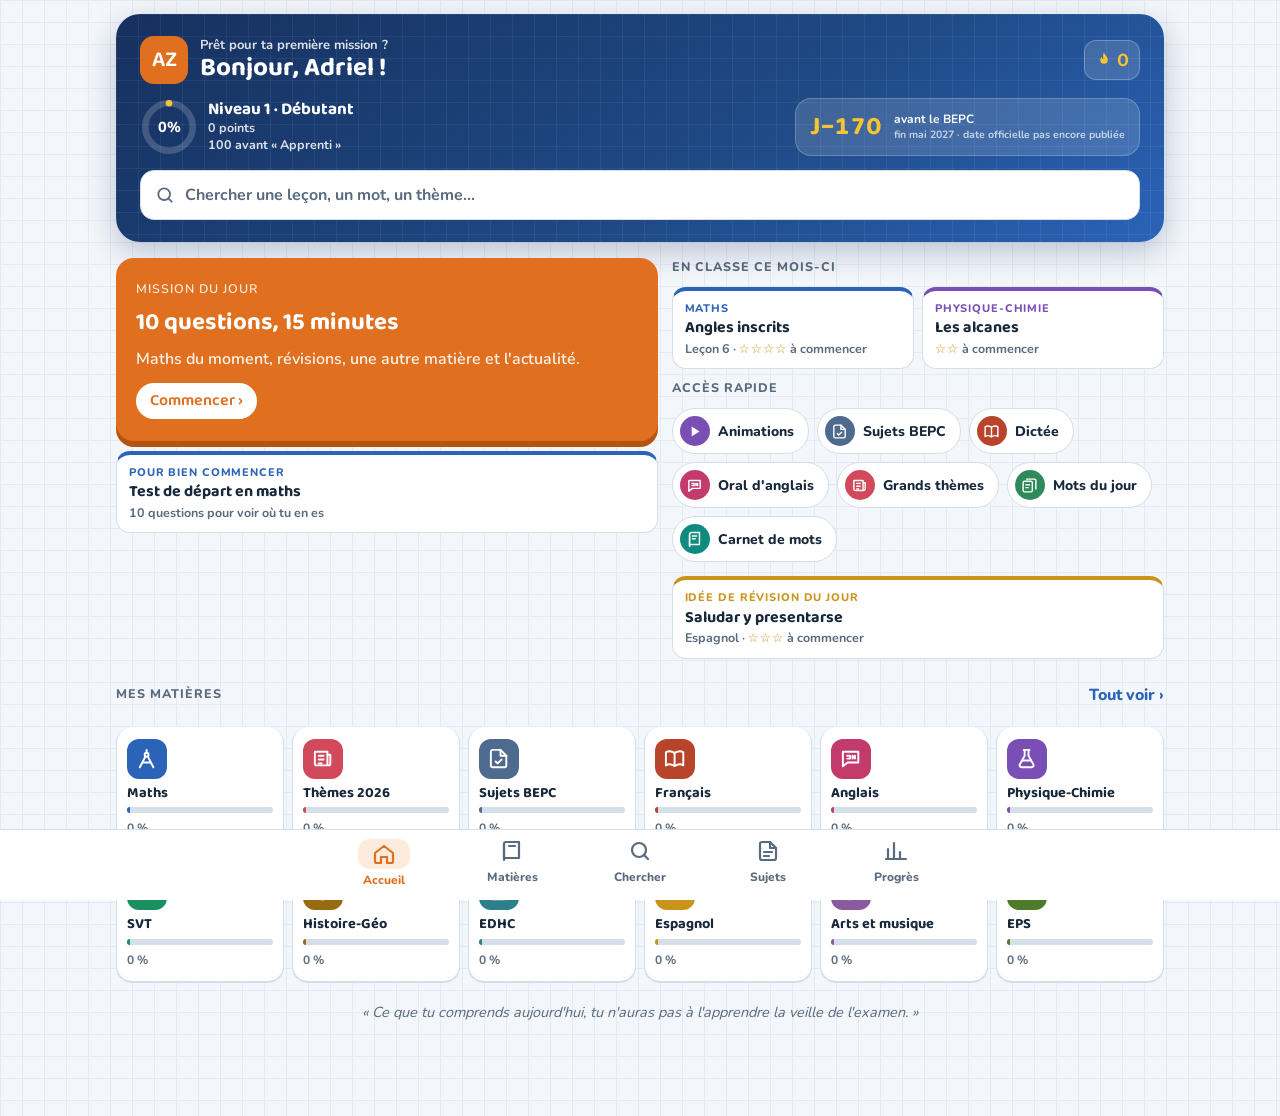
==== commit e931ba3b: "Vocabulaire par thème (300 mots d'anglais, 135 d'espagnol) et 5 mots du jour en répétition espacée C" ====
--- a/index.html
+++ b/index.html
@@ -181,6 +181,24 @@
 .nav button svg{width:24px;height:24px}
 .nav button[aria-current="page"]{color:var(--orange)}
 .cache,[hidden]{display:none!important}
+.jour-vocab{display:grid;gap:8px;border:2px solid #2F8A5B}
+.jour-vocab b{font-family:var(--titre);font-size:21px}
+.jour-vocab p{color:var(--encre-2)}
+.jour-vocab.fait{border-color:var(--vert);background:var(--vert-doux)}
+.apercu-jour{display:flex;flex-wrap:wrap;gap:6px}
+.apercu-jour span{background:var(--papier);border:1px solid var(--trait);border-radius:99px;padding:3px 11px;font-weight:800;font-size:14px}
+.grille-themes-vocab{display:grid;grid-template-columns:repeat(auto-fill,minmax(min(100%,230px),1fr));gap:10px}
+.theme-vocab{display:flex;gap:12px;align-items:center;background:var(--carte);border:1px solid var(--trait);border-radius:14px;padding:12px;cursor:pointer;text-align:left;min-width:0}
+.tv-emoji{font-size:26px;width:44px;height:44px;border-radius:12px;background:var(--papier);display:grid;place-items:center;flex:none}
+.tv-txt{display:grid;gap:3px;flex:1;min-width:0}
+.tv-txt b{font-family:var(--titre);font-size:16.5px;line-height:1.2}
+.tv-txt small{color:var(--encre-2);font-weight:700;font-size:12.5px}
+.tv-txt .mini{height:6px;background:var(--trait);border-radius:99px;overflow:hidden;display:block}
+.tv-txt .mini i{display:block;height:100%;border-radius:99px}
+.pastille.bleu{background:var(--bleu-doux);color:var(--bleu)}
+.carte-mot{display:grid;gap:10px;text-align:center;justify-items:center;padding-block:26px}
+.carte-mot-sens{font-size:20px;font-weight:800}
+.carte-mot small{color:var(--encre-2)}
 .tab-l{display:grid;gap:6px}
 .tab-defil{overflow-x:auto;border:1px solid var(--trait);border-radius:12px}
 .tab-l table{border-collapse:collapse;width:100%;font-size:14.5px}
@@ -5298,11 +5316,11 @@
     arreterEnregistrement();
     nettoyerAnims();
     if (chronoSujet) { clearInterval(chronoSujet); chronoSujet = null; }
-    const onglet = ["animations", "anim"].includes(e) ? "accueil" : e === "suivi" ? "progres" : ["sujets", "sujet"].includes(e) ? "sujets" : ["chapitre", "themes", "theme", "matiere", "oral", "atelier", "guide", "carnet"].includes(e) ? "matieres" : e;
+    const onglet = ["animations", "anim"].includes(e) ? "accueil" : e === "suivi" ? "progres" : ["sujets", "sujet"].includes(e) ? "sujets" : ["chapitre", "themes", "theme", "matiere", "oral", "atelier", "guide", "carnet", "vocab"].includes(e) ? "matieres" : e;
     document.querySelectorAll(".nav button").forEach(b => b.setAttribute("aria-current", b.dataset.aller === onglet ? "page" : "false"));
     if (["chapitre", "theme", "sujet", "oral"].includes(e) && params) { etat.dernier = { e, p: params }; sauver(); }
     document.querySelector(".nav").classList.toggle("cache", e === "exercice" || e === "fin");
-    ({ accueil: afficherAccueil, matieres: afficherMatieres, matiere: afficherMatiere, chercher: afficherChercher, suivi: afficherSuivi, atelier: afficherAtelier, guide: afficherGuide, animations: afficherAnimations, anim: afficherAnim, oral: afficherOral, carnet: afficherCarnet, sujets: afficherSujets, sujet: afficherSujet, chapitre: afficherChapitre, themes: afficherThemes, theme: afficherTheme, progres: afficherProgres, exercice: afficherQuestion, fin: afficherFin })[e](params);
+    ({ accueil: afficherAccueil, matieres: afficherMatieres, matiere: afficherMatiere, chercher: afficherChercher, suivi: afficherSuivi, atelier: afficherAtelier, guide: afficherGuide, animations: afficherAnimations, anim: afficherAnim, oral: afficherOral, carnet: afficherCarnet, vocab: afficherVocab, sujets: afficherSujets, sujet: afficherSujet, chapitre: afficherChapitre, themes: afficherThemes, theme: afficherTheme, progres: afficherProgres, exercice: afficherQuestion, fin: afficherFin })[e](params);
     window.scrollTo(0, 0);
   }
   document.querySelectorAll(".nav button").forEach(b => b.addEventListener("click", () => aller(b.dataset.aller)));
@@ -5354,7 +5372,7 @@
     const autre = aTravailler.length ? aTravailler[jour % aTravailler.length] : chapitreDe("fr-dictee");
     const d = decrireDernier(etat.dernier), debut = !meilleur("bases", "test");
     const jours = Math.max(0, Math.ceil((DATE_BEPC - new Date()) / 86400000));
-    const pastilles = [["animations", "Animations", "#7A4FB5", '<svg viewBox="0 0 24 24" fill="currentColor"><path d="M8 5v14l11-7z"/></svg>'], ["sujets", "Sujets BEPC", "#4F6A8F", ICONES.sujets], ["dictee", "Dictée", "#B8452B", ICONES.francais], ["oral", "Oral d'anglais", "#C23B6B", ICONES.anglais], ["themes", "Grands thèmes", "#D1495B", ICONES.actu], ["carnet", "Carnet de mots", "#0E8A7E", ICONE_CARNET]];
+    const pastilles = [["animations", "Animations", "#7A4FB5", '<svg viewBox="0 0 24 24" fill="currentColor"><path d="M8 5v14l11-7z"/></svg>'], ["sujets", "Sujets BEPC", "#4F6A8F", ICONES.sujets], ["dictee", "Dictée", "#B8452B", ICONES.francais], ["oral", "Oral d'anglais", "#C23B6B", ICONES.anglais], ["themes", "Grands thèmes", "#D1495B", ICONES.actu], ["vocab", vocabFaitAujourdhui("en") ? "Mots du jour ✓" : "Mots du jour", "#2F8A5B", ICONE_VOCAB], ["carnet", "Carnet de mots", "#0E8A7E", ICONE_CARNET]];
     vue.innerHTML = `<section class="ecran large accueil">
       <header class="hero">
         <div class="hero-haut"><div class="avatar" aria-hidden="true">AZ</div><div class="hero-qui"><small>${salutation()}</small><b>${salutTitre()}</b></div>
@@ -5398,7 +5416,7 @@
     vue.querySelectorAll("[data-mat]").forEach(b => b.addEventListener("click", () => ouvrirMat(b.dataset.mat)));
     vue.querySelectorAll("[data-raccourci]").forEach(b => b.addEventListener("click", () => {
       const k = b.dataset.raccourci;
-      if (k === "animations") aller("animations"); else if (k === "sujets") aller("sujets"); else if (k === "themes") aller("themes"); else if (k === "carnet") aller("carnet");
+      if (k === "animations") aller("animations"); else if (k === "sujets") aller("sujets"); else if (k === "themes") aller("themes"); else if (k === "carnet") aller("carnet"); else if (k === "vocab") aller("vocab");
       else if (k === "dictee") aller("chapitre", "fr-dictee"); else { ongletChapitre["en-oral-bepc"] = "exos"; aller("chapitre", "en-oral-bepc"); }
     }));
   }
@@ -5427,12 +5445,14 @@
           <span class="txt"><b>${c.titre.replace(/^[^·]+· /, "")}</b><small>${animsDe(c.id).length ? '<span class="pastille vert">▶ animation</span> ' : ""}${c.titre.includes(" · ") ? c.titre.split(" · ")[0] + " · " : ""}${c.periode || c.niveaux.length + " niveaux"}${c.id === moment ? ' · <span class="pastille">En classe</span>' : ""}</small><span class="mini"><i style="width:${p}%;background:${M.couleur}"></i></span></span>
           <span class="etoiles" aria-label="${et} niveau(x) réussi(s) sur ${c.niveaux.length}">${"★".repeat(et)}${"☆".repeat(c.niveaux.length - et)}</span></button>`;
       }).join("")}</div>
+      ${id === "anglais" || id === "espagnol" ? `<button type="button" class="lien-actu" id="vers-vocab" style="border-color:${COUL_VOCAB}"><span class="ic-mini" style="background:${COUL_VOCAB};width:36px;height:36px;border-radius:10px">${ICONE_VOCAB}</span><span style="flex:1;display:grid"><b>Vocabulaire par thème · 5 mots du jour</b><small style="color:var(--encre-2)">${(l => tousMots(l).filter(x => suMot(l, x.m)).length + " mots sus sur " + tousMots(l).length)(id === "anglais" ? "en" : "es")}${vocabFaitAujourdhui(id === "anglais" ? "en" : "es") ? " · fait aujourd'hui ✓" : ""}</small></span>›</button>` : ""}
       ${id === "anglais" || id === "espagnol" ? `<button type="button" class="lien-actu" id="vers-carnet" style="border-color:#0E8A7E"><span class="ic-mini" style="background:#0E8A7E;width:36px;height:36px;border-radius:10px">${ICONE_CARNET}</span><span style="flex:1;display:grid"><b>Mon carnet de mots</b><small style="color:var(--encre-2)">Touche un mot ${id === "anglais" ? "anglais" : "espagnol"} dans un texte pour le traduire · ${(etat.carnet || []).filter(x => x.l === (id === "anglais" ? "en" : "es")).length} mot(s) gardé(s)</small></span>›</button>` : ""}
       ${sm.length ? `<span class="etiquette">S'entraîner comme au BEPC</span>` + sm.map(x => `<button type="button" class="lien-actu" data-sujet="${x.id}" style="border-color:${M.couleur}"><span style="font-size:22px">✍</span><span style="flex:1;display:grid"><b>${x.titre}</b><small>Sujet complet · corrigé détaillé · barème</small></span><span style="color:var(--bleu);font-weight:800">›</span></button>`).join("") : ""}
     </section>`;
     vue.querySelector("#retour").addEventListener("click", () => aller("matieres"));
     vue.querySelectorAll("[data-chap]").forEach(b => b.addEventListener("click", () => aller("chapitre", b.dataset.chap)));
     vue.querySelectorAll("[data-sujet]").forEach(b => b.addEventListener("click", () => aller("sujet", b.dataset.sujet)));
+    const vv = vue.querySelector("#vers-vocab"); if (vv) vv.addEventListener("click", () => aller("vocab", id === "anglais" ? "en" : "es"));
     const vc = vue.querySelector("#vers-carnet"); if (vc) vc.addEventListener("click", () => aller("carnet", id === "anglais" ? "en" : "es"));
   }
   const ongletChapitre = {};
@@ -8111,6 +8131,200 @@
     question();
   }
 
+  // =========================================================
+  // Vocabulaire du BEPC par thème (mot=traduction ; séparés par « | »)
+  // =========================================================
+  const V = (id, titre, lettre, brut) => ({ id, titre, lettre, mots: brut.split("|").map(x => x.trim().split("=")) });
+  const VOCAB = {
+    en: [
+      V("famille", "La famille et les gens", "👪", "father=le père|mother=la mère|parents=les parents|brother=le frère|sister=la sœur|son=le fils|daughter=la fille (de…)|uncle=l'oncle|aunt=la tante|cousin=le cousin, la cousine|grandfather=le grand-père|grandmother=la grand-mère|husband=le mari|wife=l'épouse|child=l'enfant|children=les enfants|baby=le bébé|friend=l'ami(e)|neighbour=le voisin|twin=le jumeau, la jumelle|nephew=le neveu|niece=la nièce|boy=le garçon|girl=la fille|people=les gens"),
+      V("ecole", "L'école", "🎒", "school=l'école|classroom=la salle de classe|teacher=le professeur|pupil=l'élève|headmaster=le directeur, le proviseur|subject=la matière|homework=les devoirs|exam=l'examen|test=le contrôle|mark=la note|lesson=la leçon|timetable=l'emploi du temps|break=la récréation|desk=la table (d'élève)|blackboard=le tableau|pen=le stylo|pencil=le crayon|ruler=la règle|rubber=la gomme|schoolbag=le cartable|uniform=l'uniforme|library=la bibliothèque|to learn=apprendre|to pass=réussir (un examen)|to fail=échouer, rater"),
+      V("sante", "Le corps et la santé", "🩺", "head=la tête|eye=l'œil|ear=l'oreille|nose=le nez|mouth=la bouche|tooth=la dent|hand=la main|arm=le bras|leg=la jambe|foot=le pied|stomach=le ventre, l'estomac|heart=le cœur|blood=le sang|fever=la fièvre|headache=le mal de tête|cough=la toux|disease=la maladie|malaria=le paludisme|medicine=le médicament|doctor=le médecin|nurse=l'infirmier, l'infirmière|hospital=l'hôpital|vaccine=le vaccin|mosquito net=la moustiquaire|to be sick=être malade"),
+      V("ville", "La maison et la ville", "🏘️", "house=la maison|room=la pièce|bedroom=la chambre|kitchen=la cuisine|bathroom=la salle de bain|living room=le salon|door=la porte|window=la fenêtre|roof=le toit|yard=la cour|town=la ville|village=le village|street=la rue|market=le marché|shop=le magasin, la boutique|church=l'église|mosque=la mosquée|bank=la banque|post office=la poste|police station=le commissariat|bridge=le pont|road=la route|neighbourhood=le quartier|building=l'immeuble|gutter=le caniveau"),
+      V("nourriture", "La nourriture et le marché", "🥭", "food=la nourriture|rice=le riz|bread=le pain|meat=la viande|fish=le poisson|chicken=le poulet|egg=l'œuf|vegetables=les légumes|fruit=les fruits|mango=la mangue|banana=la banane|pineapple=l'ananas|tomato=la tomate|onion=l'oignon|pepper=le piment|oil=l'huile|salt=le sel|sugar=le sucre|milk=le lait|breakfast=le petit-déjeuner|lunch=le déjeuner|dinner=le dîner|to buy=acheter|to sell=vendre|price=le prix"),
+      V("environnement", "L'environnement et le climat", "🌳", "environment=l'environnement|nature=la nature|forest=la forêt|tree=l'arbre|river=le fleuve, la rivière|sea=la mer|sky=le ciel|sun=le soleil|rain=la pluie|flood=l'inondation|drought=la sécheresse|heat=la chaleur|pollution=la pollution|rubbish=les ordures|plastic=le plastique|waste=les déchets|dustbin=la poubelle|climate change=le changement climatique|to recycle=recycler|to protect=protéger|to plant=planter|to cut down=abattre (un arbre)|animal=l'animal|air=l'air|soil=le sol, la terre"),
+      V("metiers", "Les métiers", "👷", "job=le métier, l'emploi|farmer=l'agriculteur, le planteur|engineer=l'ingénieur|lawyer=l'avocat|journalist=le journaliste|driver=le chauffeur|mechanic=le mécanicien|tailor=le tailleur, le couturier|hairdresser=le coiffeur|carpenter=le menuisier|mason=le maçon|soldier=le soldat|policeman=le policier|pilot=le pilote|cook=le cuisinier|singer=le chanteur|trader=le commerçant|fisherman=le pêcheur|businessman=l'homme d'affaires|secretary=le, la secrétaire|accountant=le comptable|pharmacist=le pharmacien|midwife=la sage-femme|salary=le salaire|unemployed=au chômage"),
+      V("loisirs", "Le sport et les loisirs", "⚽", "sport=le sport|football=le football|match=le match|team=l'équipe|player=le joueur|goal=le but|referee=l'arbitre|stadium=le stade|to win=gagner|to lose=perdre|to play=jouer|music=la musique|song=la chanson|to sing=chanter|to dance=danser|film=le film|book=le livre|to read=lire|holidays=les vacances|beach=la plage|game=le jeu|hobby=le passe-temps|drawing=le dessin|swimming=la natation|free time=le temps libre"),
+      V("numerique", "Le numérique et les médias", "📱", "mobile phone=le téléphone portable|computer=l'ordinateur|internet=internet|website=le site internet|social media=les réseaux sociaux|app=l'application|message=le message|password=le mot de passe|screen=l'écran|keyboard=le clavier|to download=télécharger|to share=partager|to send=envoyer|video=la vidéo|camera=l'appareil photo|news=les informations|newspaper=le journal|radio=la radio|television=la télévision|fake news=les fausses informations|scam=l'arnaque|cyberbullying=le harcèlement en ligne|artificial intelligence=l'intelligence artificielle|battery=la batterie|to charge=charger"),
+      V("citoyennete", "La citoyenneté et la paix", "🕊️", "citizen=le citoyen|citizenship=la citoyenneté|peace=la paix|war=la guerre|law=la loi|right=le droit|duty=le devoir|to vote=voter|election=l'élection|government=le gouvernement|president=le président|country=le pays|flag=le drapeau|national anthem=l'hymne national|independence=l'indépendance|freedom=la liberté|justice=la justice|respect=le respect|tolerance=la tolérance|violence=la violence|union=l'union|discipline=la discipline|work=le travail|community=la communauté|volunteer=le bénévole"),
+      V("temps", "Le temps et le calendrier", "📅", "day=le jour|week=la semaine|month=le mois|year=l'année|today=aujourd'hui|yesterday=hier|tomorrow=demain|morning=le matin|afternoon=l'après-midi|evening=le soir|night=la nuit|Monday=lundi|Tuesday=mardi|Wednesday=mercredi|Thursday=jeudi|Friday=vendredi|Saturday=samedi|Sunday=dimanche|season=la saison|rainy season=la saison des pluies|dry season=la saison sèche|hour=l'heure|minute=la minute|early=tôt|late=tard, en retard"),
+      V("voyages", "Les voyages et les transports", "🚌", "to travel=voyager|trip=le voyage, l'excursion|car=la voiture|bus=le bus, le car|taxi=le taxi|train=le train|plane=l'avion|boat=le bateau|bicycle=le vélo|motorbike=la moto|ticket=le billet, le ticket|station=la gare|airport=l'aéroport|port=le port|passport=le passeport|luggage=les bagages|map=la carte|on the left=à gauche|on the right=à droite|straight on=tout droit|far=loin|near=près|to arrive=arriver|to leave=partir|traffic jam=l'embouteillage")
+    ],
+    es: [
+      V("familia", "La familia", "👪", "el padre=le père|la madre=la mère|los padres=les parents|el hermano=le frère|la hermana=la sœur|el hijo=le fils|la hija=la fille (de…)|el abuelo=le grand-père|la abuela=la grand-mère|el tío=l'oncle|la tía=la tante|el primo=le cousin|el bebé=le bébé|el amigo=l'ami|el vecino=le voisin"),
+      V("colegio", "El colegio", "🎒", "el colegio=le collège|la clase=la classe, le cours|el profesor=le professeur|el alumno=l'élève|la asignatura=la matière|los deberes=les devoirs|el examen=l'examen|la nota=la note|la lección=la leçon|el libro=le livre|el cuaderno=le cahier|el bolígrafo=le stylo|el lápiz=le crayon|la pizarra=le tableau|el recreo=la récréation"),
+      V("cuerpo", "El cuerpo y la salud", "🩺", "la cabeza=la tête|el ojo=l'œil|la boca=la bouche|la mano=la main|el brazo=le bras|la pierna=la jambe|el pie=le pied|el corazón=le cœur|la barriga=le ventre|la fiebre=la fièvre|el dolor de cabeza=le mal de tête|enfermo=malade|el médico=le médecin|el hospital=l'hôpital|la medicina=le médicament"),
+      V("casa", "La casa y la ciudad", "🏘️", "la casa=la maison|la habitación=la chambre, la pièce|la cocina=la cuisine|la puerta=la porte|la ventana=la fenêtre|el patio=la cour|la ciudad=la ville|el pueblo=le village|la calle=la rue|el mercado=le marché|la tienda=le magasin|la iglesia=l'église|el puente=le pont|el barrio=le quartier|la escuela=l'école"),
+      V("comida", "La comida", "🥭", "la comida=la nourriture, le repas|el arroz=le riz|el pan=le pain|la carne=la viande|el pescado=le poisson (à manger)|el pollo=le poulet|el huevo=l'œuf|la fruta=le fruit|la verdura=le légume|el mango=la mangue|el plátano=la banane|la piña=l'ananas|el agua=l'eau|la leche=le lait|el desayuno=le petit-déjeuner"),
+      V("calendario", "El tiempo y el calendario", "📅", "el día=le jour|la semana=la semaine|el mes=le mois|el año=l'année|hoy=aujourd'hui|ayer=hier|mañana=demain|el lunes=lundi|el martes=mardi|el miércoles=mercredi|el jueves=jeudi|el viernes=vendredi|el sábado=samedi|el domingo=dimanche|la noche=la nuit, le soir"),
+      V("oficios", "Los oficios", "👷", "el ingeniero=l'ingénieur|el abogado=l'avocat|el enfermero=l'infirmier|el periodista=le journaliste|el policía=le policier|el conductor=le chauffeur|el cocinero=le cuisinier|el agricultor=l'agriculteur|el comerciante=le commerçant|el futbolista=le footballeur|el cantante=le chanteur|el mecánico=le mécanicien|el piloto=le pilote|el trabajo=le travail|trabajar=travailler"),
+      V("ocio", "El ocio y el deporte", "⚽", "el deporte=le sport|el fútbol=le football|el equipo=l'équipe|el partido=le match|ganar=gagner|perder=perdre|jugar=jouer|la música=la musique|la canción=la chanson|bailar=danser|cantar=chanter|la película=le film|las vacaciones=les vacances|la playa=la plage|leer=lire"),
+      V("naturaleza", "La naturaleza", "🌳", "la naturaleza=la nature|el árbol=l'arbre|el bosque=la forêt|el río=le fleuve, la rivière|el mar=la mer|el cielo=le ciel|el sol=le soleil|la lluvia=la pluie|el calor=la chaleur|la basura=les ordures|el plástico=le plastique|la contaminación=la pollution|proteger=protéger|plantar=planter|la inundación=l'inondation")
+    ]
+  };
+
+  // ---------- Vocabulaire par thème · 5 mots du jour (répétition espacée) ----------
+  const COUL_VOCAB = "#2F8A5B";
+  const ICONE_VOCAB = ic('<rect x="3" y="6" width="13" height="15" rx="2"/><path d="M8 3h11a2 2 0 0 1 2 2v12"/><path d="M7 11h5M7 15h3"/>');
+  const ATTENTES = [0, 1, 2, 4, 8, 16];           // jours avant de revoir un mot, selon sa « boîte »
+  const plusJours = k => { const d = new Date(); d.setDate(d.getDate() + k); return d.getFullYear() + "-" + String(d.getMonth() + 1).padStart(2, "0") + "-" + String(d.getDate()).padStart(2, "0"); };
+  const cleMot = (l, m) => l + ":" + m;
+  const etatMot = (l, m) => (etat.vocab || {})[cleMot(l, m)];
+  const suMot = (l, m) => { const e = etatMot(l, m); return !!e && e.b >= 3; };
+  const tousMots = l => VOCAB[l].flatMap(t => t.mots.map(([m, f]) => ({ l, m, f, t: t.id })));
+  const sansArticle = m => m.replace(/^(el|la|los|las|to) /i, "");
+  // Les mots du vocabulaire rejoignent le dictionnaire « toucher un mot »
+  ["en", "es"].forEach(l => VOCAB[l].forEach(t => t.mots.forEach(([m, f]) => { const k = sansArticle(m).toLowerCase(); if (!DICO[l][k]) DICO[l][k] = f; })));
+
+  function motsDuJour(l, n = 5) {
+    const auj = aujourdhui(), vus = etat.vocab || {};
+    const dus = tousMots(l).filter(x => vus[cleMot(l, x.m)] && vus[cleMot(l, x.m)].n <= auj).sort((a, b) => vus[cleMot(l, a.m)].b - vus[cleMot(l, b.m)].b);
+    const neufs = tousMots(l).filter(x => !vus[cleMot(l, x.m)]);
+    return dus.slice(0, n).concat(neufs.slice(0, Math.max(0, n - Math.min(n, dus.length))));
+  }
+  const vocabFaitAujourdhui = l => (etat.vocabJour || {})[l] === aujourdhui();
+  const langueVocab = { l: "en" };
+
+  function afficherVocab(p) {
+    const [lp, theme] = String(p || "").split(":");
+    if (lp === "en" || lp === "es") langueVocab.l = lp;
+    const l = langueVocab.l;
+    if (theme) return afficherThemeVocab(l, theme);
+    const tous = tousMots(l), sus = tous.filter(x => suMot(l, x.m)).length, fait = vocabFaitAujourdhui(l), jour = motsDuJour(l);
+    vue.innerHTML = `<section class="ecran"><button type="button" class="retour" id="retour">‹ Mes matières</button>
+      ${bandeau(COUL_VOCAB, ICONE_VOCAB, "Vocabulaire du BEPC", `${sus} mot${sus > 1 ? "s" : ""} sus sur ${tous.length} · ${l === "en" ? "anglais" : "espagnol"}`, Math.round(sus / tous.length * 100))}
+      <div class="onglets" role="tablist" style="--c:${COUL_VOCAB}">${[["en", "Anglais"], ["es", "Espagnol"]].map(([k, n]) => `<button type="button" role="tab" data-langue-vocab="${k}" aria-selected="${k === l}">${n}</button>`).join("")}</div>
+      <div class="carte jour-vocab${fait ? " fait" : ""}">
+        <span class="etiquette">${fait ? "Mots du jour · fait ✓" : "Mots du jour"}</span>
+        <b>${fait ? "Bravo, c'est fait pour aujourd'hui !" : `${jour.length} mots, 3 minutes`}</b>
+        <p>${fait ? "Reviens demain : les mots reviennent juste avant que tu les oublies." : jour.some(x => etatMot(l, x.m)) ? "Des mots à revoir, et des mots nouveaux pour avancer." : "Tu découvres tes premiers mots. Écoute-les bien."}</p>
+        ${jour.length ? `<div class="apercu-jour">${jour.map(x => `<span lang="${l}">${x.m}</span>`).join("")}</div>` : ""}
+        <button type="button" class="bouton" id="lancer-jour">${fait ? "Réviser encore 5 mots" : "Commencer"}</button>
+      </div>
+      <p style="color:var(--encre-2);font-size:14px">Un mot bien trouvé revient dans 1, puis 2, 4, 8 et 16 jours. Un mot raté revient demain. D'abord tu le reconnais, ensuite tu dois l'écrire.</p>
+      <span class="etiquette">Les thèmes</span>
+      <div class="grille-themes-vocab">${VOCAB[l].map(t => { const n = t.mots.filter(([m]) => suMot(l, m)).length, pct = Math.round(n / t.mots.length * 100);
+        return `<button type="button" class="theme-vocab" data-theme-vocab="${t.id}"><span class="tv-emoji" aria-hidden="true">${t.lettre}</span><span class="tv-txt"><b>${t.titre}</b><small>${n}/${t.mots.length} sus</small><span class="mini"><i style="width:${Math.max(pct, 2)}%;background:${COUL_VOCAB}"></i></span></span></button>`; }).join("")}</div>
+    </section>`;
+    vue.querySelector("#retour").addEventListener("click", () => aller("matieres"));
+    vue.querySelectorAll("[data-langue-vocab]").forEach(b => b.addEventListener("click", () => afficherVocab(b.dataset.langueVocab)));
+    vue.querySelectorAll("[data-theme-vocab]").forEach(b => b.addEventListener("click", () => afficherThemeVocab(l, b.dataset.themeVocab)));
+    vue.querySelector("#lancer-jour").addEventListener("click", () => sessionVocab(l, jour.length ? jour : melanger(tousMots(l)).slice(0, 5), "jour"));
+  }
+
+  function afficherThemeVocab(l, id) {
+    const t = VOCAB[l].find(x => x.id === id); if (!t) return afficherVocab(l);
+    const etatTxt = m => { const e = etatMot(l, m); return !e ? '<span class="pastille">nouveau</span>' : e.b >= 3 ? '<span class="pastille vert">su ✓</span>' : '<span class="pastille bleu">en cours</span>'; };
+    vue.innerHTML = `<section class="ecran"><button type="button" class="retour" id="retour">‹ Vocabulaire</button>
+      ${bandeau(COUL_VOCAB, `<span style="font-size:26px">${t.lettre}</span>`, t.titre, `${t.mots.filter(([m]) => suMot(l, m)).length}/${t.mots.length} mots sus`, Math.round(t.mots.filter(([m]) => suMot(l, m)).length / t.mots.length * 100))}
+      <button type="button" class="bouton" id="reviser-theme">Réviser ce thème (10 mots)</button>
+      <div class="liste-carnet">${t.mots.map(([m, f]) => `<div class="mot-carnet"><div class="mc-mot"><b lang="${l}">${m}</b></div><div class="mc-sens">${f}</div><div class="mc-actions">${etatTxt(m)}${btnEcoute(m, l === "es" ? "es-ES" : "en-GB", "Écouter", true)}</div></div>`).join("")}</div>
+    </section>`;
+    vue.querySelector("#retour").addEventListener("click", () => afficherVocab(l));
+    vue.querySelector("#reviser-theme").addEventListener("click", () => {
+      const vus = etat.vocab || {}, liste = t.mots.map(([m, f]) => ({ l, m, f, t: id })).sort((a, b) => ((vus[cleMot(l, a.m)] || { b: -1 }).b - (vus[cleMot(l, b.m)] || { b: -1 }).b) || Math.random() - 0.5);
+      sessionVocab(l, liste.slice(0, 10), "theme:" + id);
+    });
+    brancherEcoute();
+  }
+
+  // ---------- La séance ----------
+  function sessionVocab(l, mots, origine) {
+    const voixL = l === "es" ? "es-ES" : "en-GB";
+    const etapes = [];
+    mots.forEach(x => { const e = etatMot(l, x.m); if (!e) etapes.push({ x, type: "carte" }); });
+    melanger(mots.slice()).forEach(x => { const e = etatMot(l, x.m); etapes.push({ x, type: e && e.b >= 2 ? "ecrire" : "qcm" }); });
+    let i = 0, bonnes = 0, questions = etapes.filter(e => e.type !== "carte").length;
+    const norme = t => t.toLowerCase().replace(/[’‘`]/g, "'").replace(/\s+/g, " ").trim().replace(/[.!?,;:]+$/, "");
+    const sansAcc = t => t.normalize("NFD").replace(/[̀-ͯ]/g, "");
+    const noter = (x, juste) => {
+      etat.vocab = etat.vocab || {};
+      const k = cleMot(l, x.m), e = etat.vocab[k] || { b: 0 };
+      e.b = juste ? Math.min(5, e.b + 1) : 1; e.n = plusJours(juste ? ATTENTES[e.b] : 1);
+      etat.vocab[k] = e; sauver();
+    };
+    const haut = () => `<div class="exo-haut"><button type="button" class="quitter" id="quitter" aria-label="Quitter">✕</button>
+      <div class="progress"><i style="width:${i / etapes.length * 100}%"></i></div><span class="exo-titre">${i + 1}/${etapes.length}</span></div>
+      <span class="exo-titre">Vocabulaire · ${l === "en" ? "Anglais" : "Espagnol"}${origine === "jour" ? " · mots du jour" : ""}</span>`;
+    const brancherHaut = () => vue.querySelector("#quitter").addEventListener("click", () => aller("vocab", l));
+    const etape = () => {
+      if (i >= etapes.length) return fin();
+      const { x, type } = etapes[i];
+      if (type === "carte") {
+        vue.innerHTML = `<section class="ecran">${haut()}
+          <div class="carte carte-mot"><span class="etiquette">Nouveau mot</span><div class="bulle-ligne"><b class="mot-quiz" lang="${l}">${x.m}</b>${btnEcoute(x.m, voixL, "Écouter", true)}</div>
+          <p class="carte-mot-sens">${x.f}</p><small>Répète-le deux fois à voix haute, puis continue.</small></div>
+          <button type="button" class="bouton" id="suite">Je l'ai retenu ›</button></section>`;
+        brancherHaut(); brancherEcoute();
+        const bt = vue.querySelector("[data-parle]"); if (bt && voixOk) setTimeout(() => parler(x.m, voixL, bt), 250);
+        vue.querySelector("#suite").addEventListener("click", () => { i++; etape(); });
+        return;
+      }
+      if (type === "qcm") {
+        const t = VOCAB[l].find(y => y.id === x.t), autres = melanger(t.mots.filter(([m]) => m !== x.m)).slice(0, 3).map(([, f]) => f), choix = melanger([x.f, ...autres]);
+        vue.innerHTML = `<section class="ecran">${haut()}
+          <div class="question"><p>Que veut dire ce mot ?</p><div class="bulle-ligne"><p class="mot-quiz" lang="${l}">${x.m}</p>${btnEcoute(x.m, voixL, "Écouter", true)}</div></div>
+          <div class="choix">${choix.map(c => `<button type="button" data-rep="${encodeURIComponent(c)}">${c}</button>`).join("")}</div>
+          <p class="message" id="message" aria-live="polite"></p><button type="button" class="bouton cache" id="suite">Continuer</button></section>`;
+        brancherHaut(); brancherEcoute();
+        vue.querySelectorAll("[data-rep]").forEach(b => b.addEventListener("click", () => {
+          if (vue.querySelector(".choix").dataset.fait) return; vue.querySelector(".choix").dataset.fait = "1";
+          const juste = decodeURIComponent(b.dataset.rep) === x.f;
+          vue.querySelectorAll("[data-rep]").forEach(y => { if (decodeURIComponent(y.dataset.rep) === x.f) y.classList.add("juste"); else if (y === b) y.classList.add("faux"); });
+          resultat(x, juste, "");
+        }));
+      } else {
+        vue.innerHTML = `<section class="ecran">${haut()}
+          <div class="question"><p>Écris en ${l === "en" ? "anglais" : "espagnol"}${l === "es" && /^(el|la|los|las) /.test(x.m) ? " (avec l'article el, la, los ou las)" : ""} :</p><p class="mot-quiz">« ${x.f} »</p></div>
+          <input id="ecrit-rep" class="ecrit-rep" type="text" lang="${l}" autocomplete="off" autocapitalize="off" autocorrect="off" spellcheck="false" enterkeyhint="done" aria-label="Ta réponse" placeholder="Écris le mot ici">
+          ${l === "es" ? `<div class="accents" role="group" aria-label="Lettres espagnoles">${["á", "é", "í", "ó", "ú", "ñ"].map(a => `<button type="button" data-accent="${a}">${a}</button>`).join("")}</div>` : ""}
+          <p class="message" id="message" aria-live="polite"></p>
+          <button type="button" class="bouton" id="verifier-mot">Vérifier</button><button type="button" class="bouton cache" id="suite">Continuer</button></section>`;
+        brancherHaut();
+        const champ = vue.querySelector("#ecrit-rep");
+        vue.querySelectorAll("[data-accent]").forEach(b => b.addEventListener("click", () => { const a = champ.selectionStart ?? champ.value.length; champ.value = champ.value.slice(0, a) + b.dataset.accent + champ.value.slice(a); champ.focus(); champ.setSelectionRange(a + 1, a + 1); }));
+        const verifier = () => {
+          const s = champ.value.trim(); if (!s) { vue.querySelector("#message").textContent = "Écris le mot avant de vérifier."; return; }
+          if (champ.readOnly) return; champ.readOnly = true;
+          const attendu = norme(x.m), tape = norme(s);
+          let juste = tape === attendu || (l === "en" && sansArticle(tape) === sansArticle(attendu)), note = "";
+          if (!juste && sansAcc(tape) === sansAcc(attendu)) note = "Presque : attention à l'accent !";
+          else if (!juste && l === "es" && sansArticle(tape) === sansArticle(attendu)) note = "Presque : n'oublie pas l'article.";
+          vue.querySelector("#verifier-mot").classList.add("cache");
+          resultat(x, juste, note);
+        };
+        vue.querySelector("#verifier-mot").addEventListener("click", verifier);
+        champ.addEventListener("keydown", e => { if (e.key === "Enter") { e.preventDefault(); champ.readOnly ? vue.querySelector("#suite").click() : verifier(); } });
+        if (window.matchMedia("(hover:hover)").matches) champ.focus();
+      }
+    };
+    const resultat = (x, juste, note) => {
+      if (juste) bonnes++; noter(x, juste); juste ? sonJuste() : sonFaux();
+      const m = vue.querySelector("#message");
+      m.innerHTML = (juste ? `<b style="color:var(--vert)">${parmi(ENCOURAGE)}</b> ` : `<b style="color:var(--rouge)">${note || "Pas tout à fait."}</b> `) + `<span lang="${l}"><b>${x.m}</b></span> = ${x.f}` +
+        (juste ? ` <small style="color:var(--encre-2)">· tu le reverras dans ${ATTENTES[etatMot(l, x.m).b]} jour${ATTENTES[etatMot(l, x.m).b] > 1 ? "s" : ""}</small>` : ` <small style="color:var(--encre-2)">· il reviendra demain</small>`);
+      const s = vue.querySelector("#suite"); s.classList.remove("cache"); s.focus();
+      s.addEventListener("click", () => { i++; etape(); });
+    };
+    const fin = () => {
+      const gain = bonnes * 2, j = aujourdhui(); etat.xp += gain;
+      if (etat.dernierJour !== j) { etat.serie = etat.dernierJour === hier() ? etat.serie + 1 : 1; etat.dernierJour = j; }
+      if (origine === "jour") etat.vocabJour = Object.assign({}, etat.vocabJour, { [l]: j });
+      sauver();
+      const parfait = bonnes === questions;
+      vue.innerHTML = `<section class="ecran fin"><div class="carte" style="display:grid;gap:10px;text-align:center;justify-items:center">
+        ${anneau(Math.round(bonnes / Math.max(1, questions) * 100), "var(--vert)", 96)}
+        <h2>${parfait ? "Sans faute !" : bonnes >= questions / 2 ? "Bien joué !" : "Continue, ça rentre !"}</h2>
+        <p>${bonnes}/${questions} bonnes réponses · +${gain} points${origine === "jour" ? " · mots du jour faits ✓" : ""}</p>
+        <p style="color:var(--encre-2)">${tousMots(l).filter(x => suMot(l, x.m)).length} mots sus sur ${tousMots(l).length} en ${l === "en" ? "anglais" : "espagnol"}.</p>
+        <div style="display:flex;gap:10px;flex-wrap:wrap;justify-content:center"><button type="button" class="bouton" id="vers-vocab">Retour au vocabulaire</button></div></div></section>`;
+      if (parfait) { sonReussite(); confettis(90); }
+      vue.querySelector("#vers-vocab").addEventListener("click", () => aller("vocab", l));
+    };
+    document.querySelector(".nav").classList.add("cache");
+    etape();
+  }
+
   // ---------- Grands thèmes 2026 ----------
   const hautParleur = `<svg viewBox="0 0 24 24" fill="none" stroke="currentColor" stroke-width="2.2" stroke-linecap="round" stroke-linejoin="round"><path d="M11 5 6 9H3v6h3l5 4z"/><path d="M15.5 8.5a5 5 0 0 1 0 7"/><path d="M18.5 5.5a9 9 0 0 1 0 13"/></svg>`;
   const voixOk = "speechSynthesis" in window && typeof SpeechSynthesisUtterance !== "undefined";
